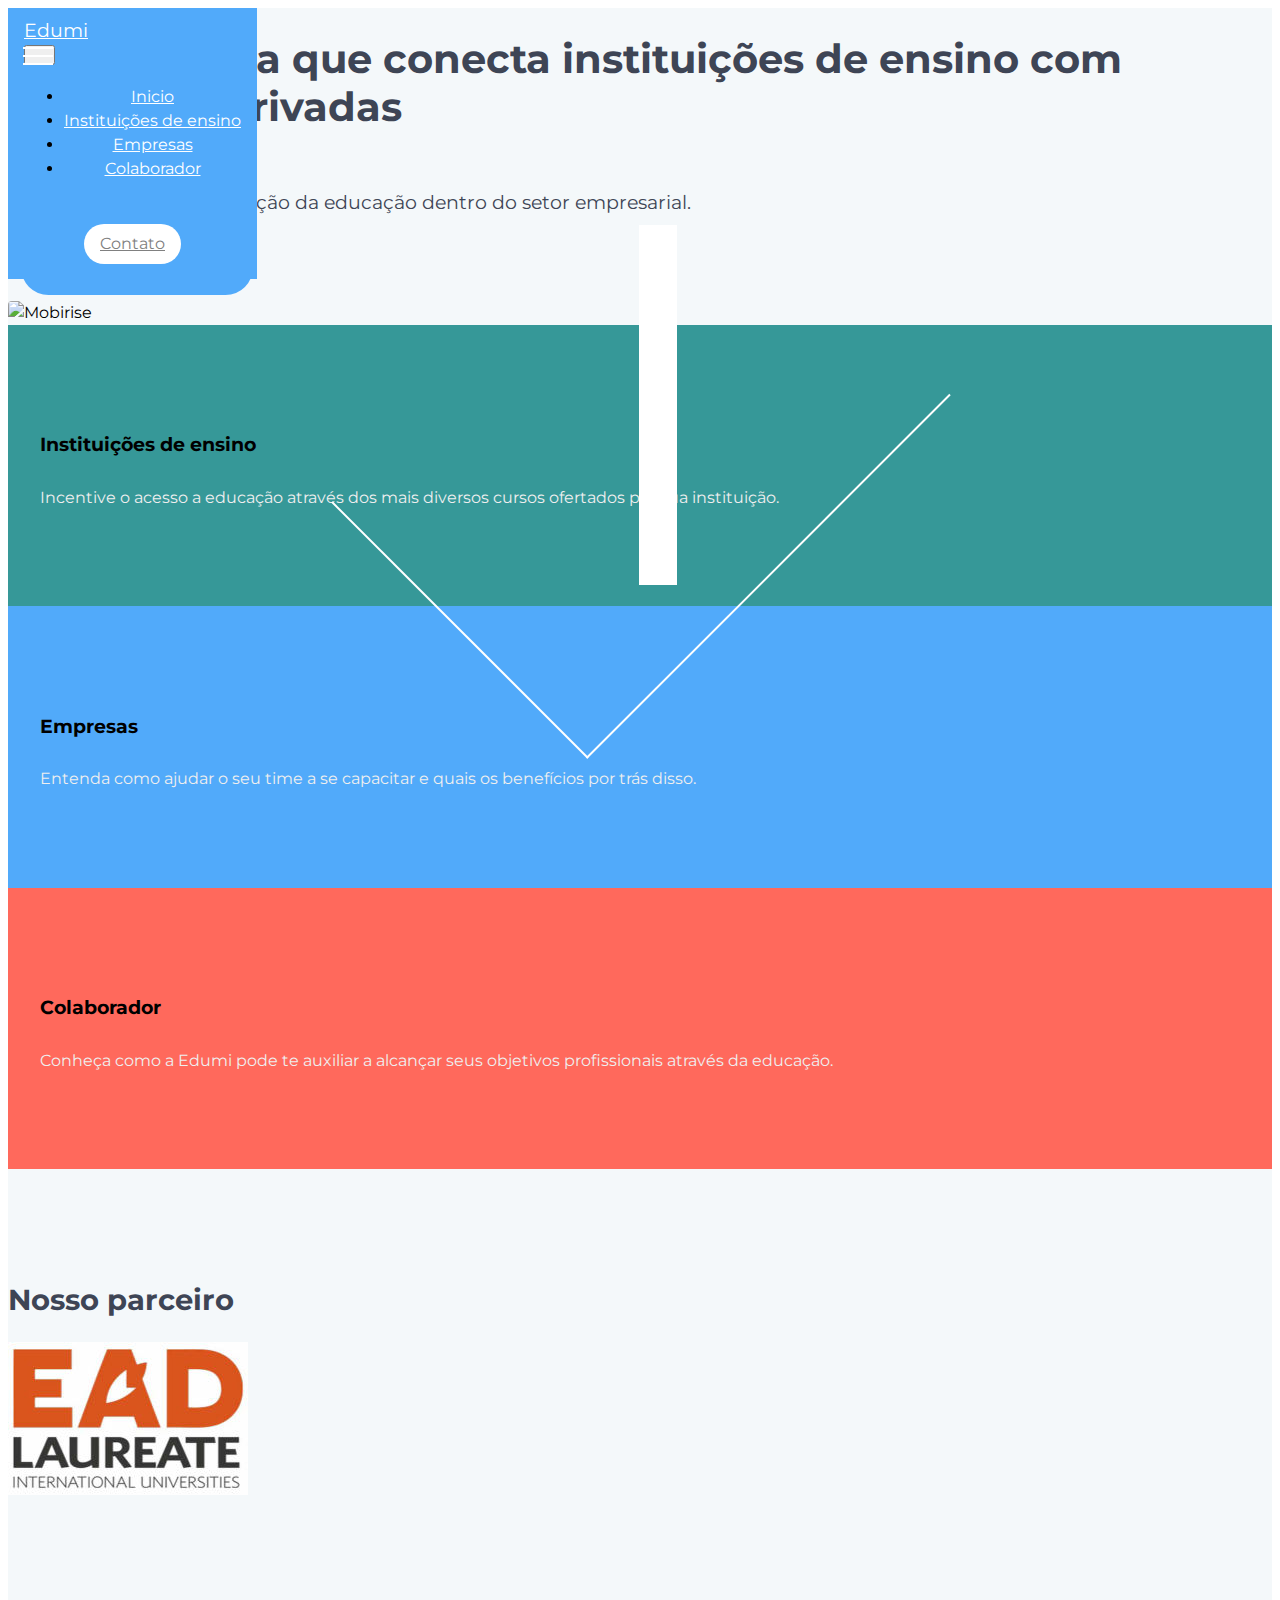
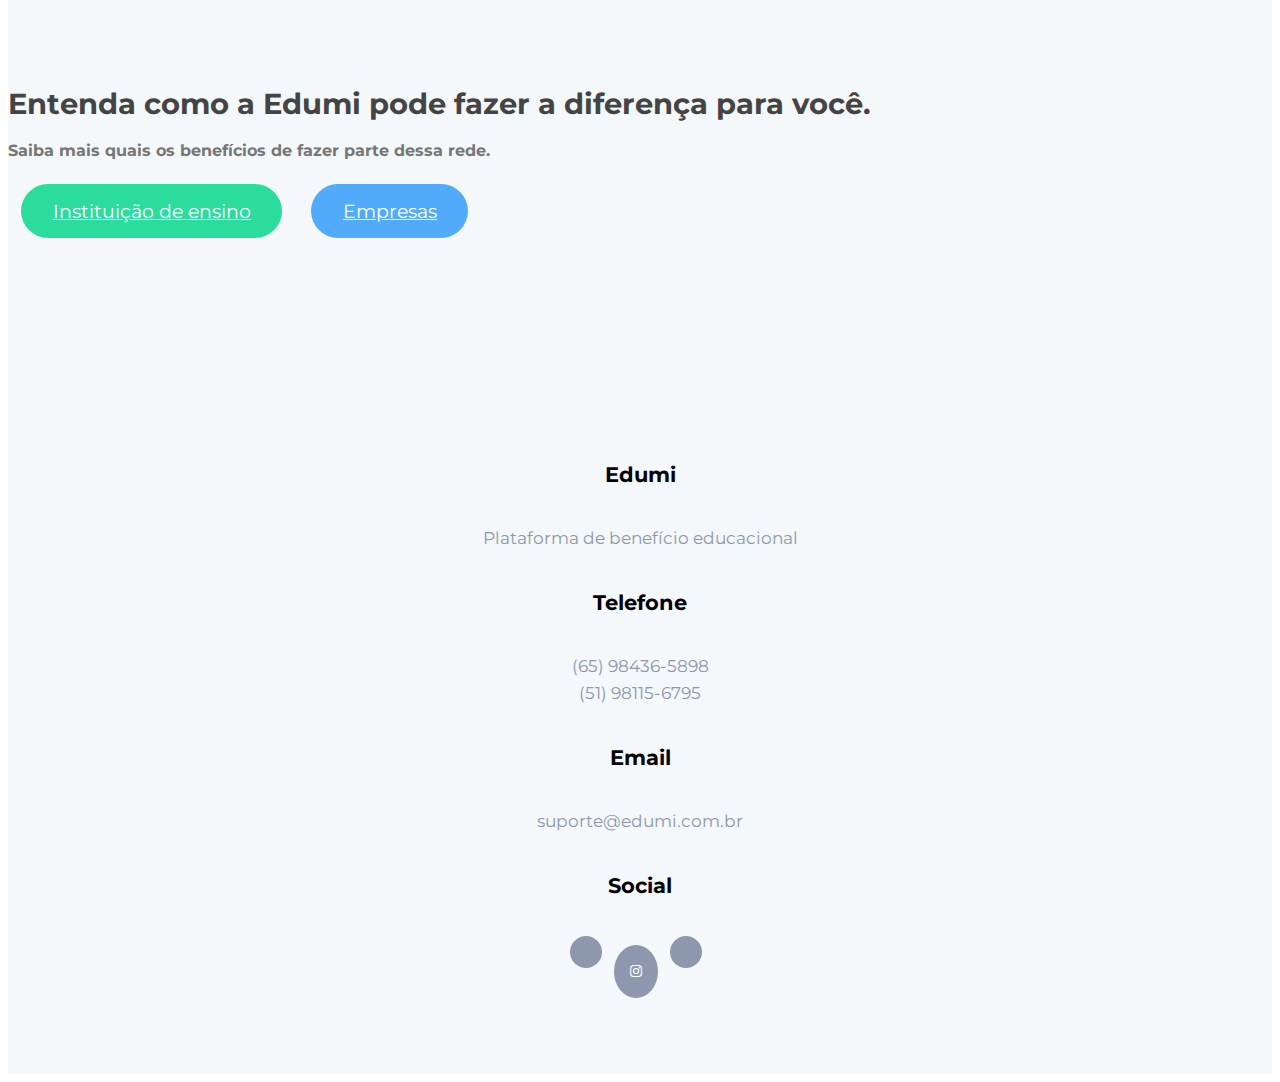
==== index.html @ 0715694e "create github pages" ====
<!DOCTYPE html>
<html  >
<head>
  <!-- Site made with Mobirise Website Builder v4.10.10, https://mobirise.com -->
  <meta charset="UTF-8">
  <meta http-equiv="X-UA-Compatible" content="IE=edge">
  <meta name="generator" content="Mobirise v4.10.10, mobirise.com">
  <meta name="viewport" content="width=device-width, initial-scale=1, minimum-scale=1">
  <link rel="shortcut icon" href="assets/images/logo2.png" type="image/x-icon">
  <meta name="description" content="">
  
  <title>Home</title>
  <link rel="preload" as="style" href="assets/font-awesome/css/font-awesome.css">
<link rel="stylesheet" href="assets/font-awesome/css/font-awesome.css">
  <link rel="preload" as="style" href="assets/web/assets/mobirise-icons/mobirise-icons.css">
<link rel="stylesheet" href="assets/web/assets/mobirise-icons/mobirise-icons.css">
  <link rel="preload" as="style" href="assets/bootstrap-material-design-font/css/material.css">
<link rel="stylesheet" href="assets/bootstrap-material-design-font/css/material.css">
  <link rel="preload" as="style" href="assets/icon54-v2/style.css">
<link rel="stylesheet" href="assets/icon54-v2/style.css">
  <link rel="preload" as="style" href="assets/tether/tether.min.css">
<link rel="stylesheet" href="assets/tether/tether.min.css">
  <link rel="preload" as="style" href="assets/bootstrap/css/bootstrap.min.css">
<link rel="stylesheet" href="assets/bootstrap/css/bootstrap.min.css">
  <link rel="preload" as="style" href="assets/bootstrap/css/bootstrap-grid.min.css">
<link rel="stylesheet" href="assets/bootstrap/css/bootstrap-grid.min.css">
  <link rel="preload" as="style" href="assets/bootstrap/css/bootstrap-reboot.min.css">
<link rel="stylesheet" href="assets/bootstrap/css/bootstrap-reboot.min.css">
  <link rel="stylesheet" href="assets/animatecss/animate.min.css">
  <link rel="stylesheet" href="assets/socicon/css/styles.css">
  <link rel="stylesheet" href="assets/dropdown/css/style.css">
  <link rel="stylesheet" href="assets/theme/css/style.css">
  <link rel="stylesheet" href="assets/formoid-css/recaptcha.css">
  <link rel="preload" as="style" href="assets/mobirise/css/mbr-additional.css"><link rel="stylesheet" href="assets/mobirise/css/mbr-additional.css" type="text/css">
  
  
  
</head>
<body>
  <section class="menu cid-rCca6TcQaU" once="menu" id="menu2-0">

    
    

    <nav class="navbar navbar-dropdown navbar-fixed-top navbar-expand-lg">
        <div class="navbar-brand">
            
            <span class="navbar-caption-wrap"><a class="navbar-caption text-white display-5" href="index.html">
                    Edumi</a></span>
        </div>
        <button class="navbar-toggler" type="button" data-toggle="collapse" data-target="#navbarSupportedContent" aria-controls="navbarNavAltMarkup" aria-expanded="false" aria-label="Toggle navigation">
            <div class="hamburger">
                <span></span>
                <span></span>
                <span></span>
                <span></span>
            </div>
        </button>
      <div class="collapse navbar-collapse" id="navbarSupportedContent">
            <ul class="navbar-nav nav-dropdown" data-app-modern-menu="true"><li class="nav-item">
                    <a class="nav-link link text-white display-4" href="index.html">Inicio</a>
                </li>
                <li class="nav-item">
                    <a class="nav-link link text-white display-4" href="page2.html">
                        Instituições de ensino</a>
                </li>
                <li class="nav-item">
                    <a class="nav-link link text-white display-4" href="page1.html">
                        Empresas</a>
                </li><li class="nav-item"><a class="nav-link link text-white display-4" href="page3.html">
                        Colaborador</a></li></ul>
            
            <div class="navbar-buttons mbr-section-btn"><a class="btn btn-sm btn-white display-4" href="page4.html">Contato</a></div>
      </div>
    </nav>
</section>

<section class="header2 cid-rCcdl7i0vX mbr-fullscreen" id="header2-3">

    

    
    <div class="container">
        <div class="row align-items-center">
            <div class="mbr-white col-lg-6">
                <h1 class="mbr-section-title mbr-white mbr-fonts-style align-left display-1">A plataforma que conecta instituições de ensino com empresas privadas</h1>
                <h3 class="mbr-section-subtitle pb-3 mbr-fonts-style mbr-white align-left display-5">Garantindo a democratização da educação dentro do setor empresarial.</h3>
                <div class="mbr-section-btn"><a class="btn btn-md btn-info display-5" type="submit" href="page4.html">Entre em contato</a></div>
            </div>
            <div class="col-lg-6 align-left img-block">
                <div class="mbr-figure">
                    <img src="assets/images/avatar-2191918-1920-1080x608.jpeg" alt="Mobirise" title="">
                </div>
            </div>
        </div>
    </div>
</section>

<section class="features8 cid-rCceyxnjp8" id="features8-5">

    

    
    <div class="container-fluid">
        
        

        <div class="row justify-content-center">
            <div class="col-md-6 row-item card1 col-lg-4">
                <div class="card-img pb-3 align-center mbr-white">
                    <span class="mbr-iconfont icon54-v2-university"></span>
                </div>
                <h4 class="mbr-fonts-style mbr-card-title align-center mbr-white pb-3 display-5">Instituições de ensino</h4>
                <p class="mbr-text mbr-fonts-style align-center mbr-white display-7">Incentive o acesso a educação através dos mais diversos cursos ofertados por sua instituição.&nbsp;</p>
                
            </div>

            <div class="col-md-6 row-item card2 col-lg-4">
                <div class="card-img pb-3 align-left mbr-white">
                    <span class="mbr-iconfont icon54-v2-office-building"></span>
                </div>
                <h4 class="mbr-fonts-style mbr-card-title align-center mbr-white pb-3 display-5">Empresas</h4>
                <p class="mbr-text mbr-fonts-style align-center mbr-white display-7">Entenda como ajudar o seu time a se capacitar e quais os benefícios por trás disso.</p>
                
            </div>

            <div class="col-md-6 row-item card3 col-lg-4">
                <div class="card-img pb-3 align-left mbr-white">
                    <span class="mbr-iconfont mdi-social-person-outline"></span>
                </div>
                <h4 class="mbr-fonts-style mbr-card-title align-center mbr-white pb-3 display-5">Colaborador</h4>
                <p class="mbr-text mbr-fonts-style align-center mbr-white display-7">Conheça como a Edumi pode te auxiliar a alcançar seus objetivos profissionais através da educação.</p>
                
            </div>

            
        </div>
    </div>
</section>

<section class="features3 cid-rCchhAHuyQ" id="clients2-6">

     

    
    <div class="container mb-4">
        <div class="media-container-row">
            <div class="col-12 align-center">
                <h2 class="mbr-section-title pb-2 mbr-fonts-style display-2">Nosso parceiro</h2>
                
            </div>
        </div>
    </div>
    <div class="container">
        <div class="row align-center justify-content-center">
            <div class="p-3 col-12 col-md-6 col-lg-4">
                <div class="client-wrapper">
                    <div class="wrap-img">
                        <img src="assets/images/ead-cc7ee0ce-240x153.jpg" class="img-responsive clients-img" alt="" title="">
                    </div>
                    <div class="card-box">
                        
                          
                    </div> 
                </div>
            </div>
            
            
            
            
            

            

            
        </div>
    </div>
</section>

<section class="info2 cid-rCCJ4O0X83" id="info2-1h">

    

    

    <div class="container align-left">
        <div class="row justify-content-center">
            <div class="media-container-column mbr-white col-md-10 col-lg-8">
                <h1 class="mbr-section-title align-center pb-3 mbr-fonts-style mbr-black display-2">Entenda como a Edumi pode fazer a diferença para você.</h1>
                <h3 class="mbr-section-subtitle align-center mbr-light pb-3 mbr-fonts-style mbr-white display-7">Saiba mais quais os benefícios de fazer parte dessa rede.</h3>
                <div class="mbr-section-btn align-center pt-3"><a class="btn btn-md btn-secondary display-5" href="page2.html">Instituição de ensino</a>
                    <a class="btn btn-md btn-info display-5" href="page1.html">Empresas</a></div>
            </div>
        </div>
    </div>
</section>

<section class="cid-rDyPHxutoH" id="footer2-25">

    

    

    <div class="container">
        <div class="media-container-row content text-white">
               <div class="col-md-6  mbr-fonts-style display-1 col-lg-3">
                <h5 class="pb-3 mbr-black title-card">Edumi</h5>
                <p class="mbr-text p-title">Plataforma de benefício educacional</p>
            </div>
            <div class="col-md-6  mbr-fonts-style display-1 col-lg-3">
                <h5 class="pb-3 mbr-black title-card">
                    Telefone</h5>
                <p class="mbr-text p-title">(65) 98436-5898<br>(51) 98115-6795</p>
            </div>
            <div class="col-md-6 mbr-fonts-style display-7 col-lg-3">
                <h5 class="pb-3 mbr-black title-card">
                    Email
                </h5>
                <p class="mbr-text p-title">suporte@edumi.com.br</p>
            </div>
            <div class="col-md-6 mbr-fonts-style display-7 col-lg-3">
                <h5 class="pb-3 mbr-black title-card">
                    Social
                </h5>
           <div class="social-media pb-3 align-left">
                        <ul>
                            <li>
                                <a class="icon-transition" href="#">
                                    <span class="mbr-iconfont socicon-facebook socicon"></span>
                                </a>
                            </li>
                            <li>
                                <a class="icon-transition" href="#">
                                    <span class="mbr-iconfont fa-instagram fa"></span>
                                </a>
                            </li>
                            <li>
                                <a class="icon-transition" href="#">
                                    <span class="mbr-iconfont socicon-linkedin socicon"></span>
                                </a>
                            </li>
                            
                            
                            
                        </ul>
                    </div>
            </div>
        </div>
        
    </div>
</section>


  <script src="assets/web/assets/jquery/jquery.min.js"></script>
  <script src="assets/popper/popper.min.js"></script>
  <script src="assets/tether/tether.min.js"></script>
  <script src="assets/bootstrap/js/bootstrap.min.js"></script>
  <script async src="assets/smoothscroll/smooth-scroll.js"></script>
  <script async src="assets/viewportchecker/jquery.viewportchecker.js"></script>
  <script async src="assets/touch-swipe/jquery.touch-swipe.min.js"></script>
  <script async src="assets/dropdown/js/nav-dropdown.js"></script>
  <script async src="assets/dropdown/js/navbar-dropdown.js"></script>
  <script async src="assets/theme/js/script.js"></script>
  <script async src="assets/formoid/formoid.min.js"></script>
  
  
 <div id="scrollToTop" class="scrollToTop mbr-arrow-up"><a style="text-align: center;"><i class="mbr-arrow-up-icon mbr-arrow-up-icon-cm cm-icon cm-icon-smallarrow-up"></i></a></div>
    <input name="animation" type="hidden">
  </body>
</html>
---- assets/mobirise/css/mbr-additional.css ----
@import url(https://fonts.googleapis.com/css?family=Montserrat:300,400,500,600,700&display=swap);





body {
  font-family: Montserrat;
  font-style: normal;
  line-height: 1.5;
}
.mbr-section-title {
  font-style: normal;
  line-height: 1.2;
}
.mbr-section-subtitle {
  line-height: 1.3;
}
.mbr-text {
  font-style: normal;
  line-height: 1.6;
}
.display-1 {
  font-family: 'Montserrat', sans-serif;
  font-size: 2.5rem;
}
.display-1 > .mbr-iconfont {
  font-size: 4rem;
}
.display-2 {
  font-family: 'Montserrat', sans-serif;
  font-size: 1.8rem;
}
.display-2 > .mbr-iconfont {
  font-size: 2.88rem;
}
.display-4 {
  font-family: 'Montserrat', sans-serif;
  font-size: 1rem;
}
.display-4 > .mbr-iconfont {
  font-size: 1.6rem;
}
.display-5 {
  font-family: 'Montserrat', sans-serif;
  font-size: 1.2rem;
}
.display-5 > .mbr-iconfont {
  font-size: 1.92rem;
}
.display-7 {
  font-family: 'Montserrat', sans-serif;
  font-size: 1rem;
}
.display-7 > .mbr-iconfont {
  font-size: 1.6rem;
}
/* ---- Fluid typography for mobile devices ---- */
/* 1.4 - font scale ratio ( bootstrap == 1.42857 ) */
/* 100vw - current viewport width */
/* (48 - 20)  48 == 48rem == 768px, 20 == 20rem == 320px(minimal supported viewport) */
/* 0.65 - min scale variable, may vary */
@media (max-width: 768px) {
  .display-1 {
    font-size: 2rem;
    font-size: calc( 1.525rem + (2.5 - 1.525) * ((100vw - 20rem) / (48 - 20)));
    line-height: calc( 1.4 * (1.525rem + (2.5 - 1.525) * ((100vw - 20rem) / (48 - 20))));
  }
  .display-2 {
    font-size: 1.44rem;
    font-size: calc( 1.28rem + (1.8 - 1.28) * ((100vw - 20rem) / (48 - 20)));
    line-height: calc( 1.4 * (1.28rem + (1.8 - 1.28) * ((100vw - 20rem) / (48 - 20))));
  }
  .display-4 {
    font-size: 0.8rem;
    font-size: calc( 1rem + (1 - 1) * ((100vw - 20rem) / (48 - 20)));
    line-height: calc( 1.4 * (1rem + (1 - 1) * ((100vw - 20rem) / (48 - 20))));
  }
  .display-5 {
    font-size: 0.96rem;
    font-size: calc( 1.07rem + (1.2 - 1.07) * ((100vw - 20rem) / (48 - 20)));
    line-height: calc( 1.4 * (1.07rem + (1.2 - 1.07) * ((100vw - 20rem) / (48 - 20))));
  }
}
/* Buttons */
.btn {
  border-radius: .25rem;
  font-weight: 400;
  border-width: 2px;
  font-style: normal;
  letter-spacing: normal;
  margin: .4rem .8rem;
  white-space: normal;
  -webkit-transition: all 0.3s ease-in-out;
  -moz-transition: all 0.3s ease-in-out;
  transition: all 0.3s ease-in-out;
  display: -webkit-inline-flex;
  display: inline-flex;
  -webkit-align-items: center;
  align-items: center;
  -webkit-justify-content: center;
  justify-content: center;
  word-break: break-word;
  padding: 0.8rem 2rem;
  border-radius: 0.25rem;
}
.btn-sm {
  font-weight: 400;
  letter-spacing: normal;
  -webkit-transition: all 0.3s ease-in-out;
  -moz-transition: all 0.3s ease-in-out;
  transition: all 0.3s ease-in-out;
  padding: 0.5rem 1rem;
  border-radius: 0.25rem;
}
.btn-md {
  font-weight: 400;
  letter-spacing: normal;
  margin: .4rem .8rem !important;
  -webkit-transition: all 0.3s ease-in-out;
  -moz-transition: all 0.3s ease-in-out;
  transition: all 0.3s ease-in-out;
  padding: 0.8rem 2rem;
  border-radius: 0.25rem;
}
.btn-md:after {
  font-family: MobiriseIcons !important;
  content: '\e966';
  position: relative;
  opacity: 0;
  font-size: inherit;
  text-align: center;
  transition: all .3s;
  margin-left: -1.5rem;
  padding-left: .5rem;
}
.btn-md:hover {
  padding-left: 1.5rem;
  padding-right: 1.5rem;
}
.btn-md:hover:after {
  transition: all .3s;
  opacity: 1;
  margin-left: 0;
}
.btn-lg {
  font-weight: 400;
  letter-spacing: normal;
  margin: .4rem .8rem !important;
  -webkit-transition: all 0.3s ease-in-out;
  -moz-transition: all 0.3s ease-in-out;
  transition: all 0.3s ease-in-out;
  padding: 0.8rem 2rem;
  border-radius: 0.25rem;
}
.bg-primary {
  background-color: #51aafa !important;
}
.bg-success {
  background-color: #1dc9cb !important;
}
.bg-info {
  background-color: #51aafa !important;
}
.bg-warning {
  background-color: #c1c1c1 !important;
}
.bg-danger {
  background-color: #444444 !important;
}
.btn-primary,
.btn-primary:active,
.btn-primary.active {
  background-color: #51aafa !important;
  border-color: #51aafa !important;
  transition: all .5s;
  color: #ffffff !important;
}
.btn-primary:hover,
.btn-primary:focus,
.btn-primary.focus {
  transition: all .5s;
  color: #ffffff !important;
  background-color: #0786f7 !important;
  border-color: #0786f7 !important;
}
.btn-primary.disabled,
.btn-primary:disabled {
  color: #ffffff !important;
  background-color: #0786f7 !important;
  border-color: #0786f7 !important;
}
.btn-secondary,
.btn-secondary:active,
.btn-secondary.active {
  background-color: #2bdc9d !important;
  border-color: #2bdc9d !important;
  transition: all .5s;
  color: #ffffff !important;
}
.btn-secondary:hover,
.btn-secondary:focus,
.btn-secondary.focus {
  transition: all .5s;
  color: #ffffff !important;
  background-color: #1aa071 !important;
  border-color: #1aa071 !important;
}
.btn-secondary.disabled,
.btn-secondary:disabled {
  color: #ffffff !important;
  background-color: #1aa071 !important;
  border-color: #1aa071 !important;
}
.btn-info,
.btn-info:active,
.btn-info.active {
  background-color: #51aafa !important;
  border-color: #51aafa !important;
  transition: all .5s;
  color: #ffffff !important;
}
.btn-info:hover,
.btn-info:focus,
.btn-info.focus {
  transition: all .5s;
  color: #ffffff !important;
  background-color: #0786f7 !important;
  border-color: #0786f7 !important;
}
.btn-info.disabled,
.btn-info:disabled {
  color: #ffffff !important;
  background-color: #0786f7 !important;
  border-color: #0786f7 !important;
}
.btn-success,
.btn-success:active,
.btn-success.active {
  background-color: #1dc9cb !important;
  border-color: #1dc9cb !important;
  transition: all .5s;
  color: #ffffff !important;
}
.btn-success:hover,
.btn-success:focus,
.btn-success.focus {
  transition: all .5s;
  color: #ffffff !important;
  background-color: #138788 !important;
  border-color: #138788 !important;
}
.btn-success.disabled,
.btn-success:disabled {
  color: #ffffff !important;
  background-color: #138788 !important;
  border-color: #138788 !important;
}
.btn-warning,
.btn-warning:active,
.btn-warning.active {
  background-color: #c1c1c1 !important;
  border-color: #c1c1c1 !important;
  transition: all .5s;
  color: #ffffff !important;
}
.btn-warning:hover,
.btn-warning:focus,
.btn-warning.focus {
  transition: all .5s;
  color: #ffffff !important;
  background-color: #9b9b9b !important;
  border-color: #9b9b9b !important;
}
.btn-warning.disabled,
.btn-warning:disabled {
  color: #ffffff !important;
  background-color: #9b9b9b !important;
  border-color: #9b9b9b !important;
}
.btn-danger,
.btn-danger:active,
.btn-danger.active {
  background-color: #444444 !important;
  border-color: #444444 !important;
  transition: all .5s;
  color: #ffffff !important;
}
.btn-danger:hover,
.btn-danger:focus,
.btn-danger.focus {
  transition: all .5s;
  color: #ffffff !important;
  background-color: #1e1e1e !important;
  border-color: #1e1e1e !important;
}
.btn-danger.disabled,
.btn-danger:disabled {
  color: #ffffff !important;
  background-color: #1e1e1e !important;
  border-color: #1e1e1e !important;
}
.btn-white {
  color: #333333 !important;
}
.btn-white,
.btn-white:active,
.btn-white.active {
  background-color: #ffffff !important;
  border-color: #ffffff !important;
  transition: all .5s;
  color: #808080 !important;
}
.btn-white:hover,
.btn-white:focus,
.btn-white.focus {
  transition: all .5s;
  color: #808080 !important;
  background-color: #d9d9d9 !important;
  border-color: #d9d9d9 !important;
}
.btn-white.disabled,
.btn-white:disabled {
  color: #808080 !important;
  background-color: #d9d9d9 !important;
  border-color: #d9d9d9 !important;
}
.btn-black,
.btn-black:active,
.btn-black.active {
  background-color: #333333 !important;
  border-color: #333333 !important;
  transition: all .5s;
  color: #ffffff !important;
}
.btn-black:hover,
.btn-black:focus,
.btn-black.focus {
  transition: all .5s;
  color: #ffffff !important;
  background-color: #0d0d0d !important;
  border-color: #0d0d0d !important;
}
.btn-black.disabled,
.btn-black:disabled {
  color: #ffffff !important;
  background-color: #0d0d0d !important;
  border-color: #0d0d0d !important;
}
.btn-primary-outline,
.btn-primary-outline:active,
.btn-primary-outline.active {
  background: none !important;
  border-color: #0678df !important;
  color: #0678df !important;
}
.btn-primary-outline:hover,
.btn-primary-outline:focus,
.btn-primary-outline.focus {
  color: #ffffff !important;
  background-color: #51aafa !important;
  border-color: #51aafa !important;
}
.btn-primary-outline.disabled,
.btn-primary-outline:disabled {
  color: #ffffff !important;
  background-color: #51aafa !important;
  border-color: #51aafa !important;
}
.btn-secondary-outline,
.btn-secondary-outline:active,
.btn-secondary-outline.active {
  background: none !important;
  border-color: #178a61 !important;
  color: #178a61 !important;
}
.btn-secondary-outline:hover,
.btn-secondary-outline:focus,
.btn-secondary-outline.focus {
  color: #ffffff !important;
  background-color: #2bdc9d !important;
  border-color: #2bdc9d !important;
}
.btn-secondary-outline.disabled,
.btn-secondary-outline:disabled {
  color: #ffffff !important;
  background-color: #2bdc9d !important;
  border-color: #2bdc9d !important;
}
.btn-info-outline,
.btn-info-outline:active,
.btn-info-outline.active {
  background: none !important;
  border-color: #0678df !important;
  color: #0678df !important;
}
.btn-info-outline:hover,
.btn-info-outline:focus,
.btn-info-outline.focus {
  color: #ffffff !important;
  background-color: #51aafa !important;
  border-color: #51aafa !important;
}
.btn-info-outline.disabled,
.btn-info-outline:disabled {
  color: #ffffff !important;
  background-color: #51aafa !important;
  border-color: #51aafa !important;
}
.btn-success-outline,
.btn-success-outline:active,
.btn-success-outline.active {
  background: none !important;
  border-color: #107172 !important;
  color: #107172 !important;
}
.btn-success-outline:hover,
.btn-success-outline:focus,
.btn-success-outline.focus {
  color: #ffffff !important;
  background-color: #1dc9cb !important;
  border-color: #1dc9cb !important;
}
.btn-success-outline.disabled,
.btn-success-outline:disabled {
  color: #ffffff !important;
  background-color: #1dc9cb !important;
  border-color: #1dc9cb !important;
}
.btn-warning-outline,
.btn-warning-outline:active,
.btn-warning-outline.active {
  background: none !important;
  border-color: #8e8e8e !important;
  color: #8e8e8e !important;
}
.btn-warning-outline:hover,
.btn-warning-outline:focus,
.btn-warning-outline.focus {
  color: #ffffff !important;
  background-color: #c1c1c1 !important;
  border-color: #c1c1c1 !important;
}
.btn-warning-outline.disabled,
.btn-warning-outline:disabled {
  color: #ffffff !important;
  background-color: #c1c1c1 !important;
  border-color: #c1c1c1 !important;
}
.btn-danger-outline,
.btn-danger-outline:active,
.btn-danger-outline.active {
  background: none !important;
  border-color: #111111 !important;
  color: #111111 !important;
}
.btn-danger-outline:hover,
.btn-danger-outline:focus,
.btn-danger-outline.focus {
  color: #ffffff !important;
  background-color: #444444 !important;
  border-color: #444444 !important;
}
.btn-danger-outline.disabled,
.btn-danger-outline:disabled {
  color: #ffffff !important;
  background-color: #444444 !important;
  border-color: #444444 !important;
}
.btn-black-outline,
.btn-black-outline:active,
.btn-black-outline.active {
  background: none !important;
  border-color: #000000 !important;
  color: #000000 !important;
}
.btn-black-outline:hover,
.btn-black-outline:focus,
.btn-black-outline.focus {
  color: #ffffff !important;
  background-color: #333333 !important;
  border-color: #333333 !important;
}
.btn-black-outline.disabled,
.btn-black-outline:disabled {
  color: #ffffff !important;
  background-color: #333333 !important;
  border-color: #333333 !important;
}
.btn-white-outline,
.btn-white-outline:active,
.btn-white-outline.active {
  background: none;
  border-color: #ffffff;
  color: #ffffff;
}
.btn-white-outline:hover,
.btn-white-outline:focus,
.btn-white-outline.focus {
  color: #333333;
  background-color: #ffffff;
  border-color: #ffffff;
}
.btn-underline {
  padding: .5rem;
  display: -webkit-inline-flex;
  display: inline-flex;
  font-weight: 400;
  -webkit-align-items: center;
  align-items: center;
  position: relative;
  transition: all .3s;
}
.btn-underline .mbr-iconfont {
  color: inherit;
  padding-right: .5rem;
}
.btn-underline:after {
  font-family: MobiriseIcons !important;
  content: '\e966';
  position: relative;
  padding-left: .3rem;
}
.btn-underline:hover {
  filter: brightness(85%);
}
.btn-underline:hover:after {
  transition: all .3s;
  padding-left: .5rem;
}
.text-primary {
  color: #51aafa !important;
}
.text-secondary {
  color: #2bdc9d !important;
}
.text-success {
  color: #1dc9cb !important;
}
.text-info {
  color: #51aafa !important;
}
.text-warning {
  color: #c1c1c1 !important;
}
.text-danger {
  color: #444444 !important;
}
.text-white {
  color: #ffffff !important;
}
.text-black {
  color: #000000 !important;
}
a.text-primary:hover,
a.text-primary:focus {
  color: #0678df !important;
}
a.text-secondary:hover,
a.text-secondary:focus {
  color: #178a61 !important;
}
a.text-success:hover,
a.text-success:focus {
  color: #107172 !important;
}
a.text-info:hover,
a.text-info:focus {
  color: #0678df !important;
}
a.text-warning:hover,
a.text-warning:focus {
  color: #8e8e8e !important;
}
a.text-danger:hover,
a.text-danger:focus {
  color: #111111 !important;
}
a.text-white:hover,
a.text-white:focus {
  color: #b3b3b3 !important;
}
a.text-black:hover,
a.text-black:focus {
  color: #4d4d4d !important;
}
.alert-success {
  background-color: #1dc9cb;
}
.alert-info {
  background-color: #51aafa;
}
.alert-warning {
  background-color: #c1c1c1;
}
.alert-danger {
  background-color: #444444;
}
.mbr-section-btn a.btn {
  border-radius: 100px;
}
.mbr-section-btn a.btn:hover,
.mbr-section-btn a.btn:focus {
  box-shadow: 0 10px 40px 0 rgba(0, 0, 0, 0.2) !important;
}
.mbr-gallery-filter li a {
  border-radius: 100px !important;
}
.mbr-gallery-filter li.active .btn {
  background-color: #51aafa;
  border-color: #51aafa;
  color: #ffffff;
}
.mbr-gallery-filter li.active .btn:focus {
  box-shadow: none;
}
.nav-tabs .nav-link {
  border-radius: 100px !important;
}
.btn-form {
  border-radius: .25rem;
}
.btn-form:hover {
  cursor: pointer;
}
a,
a:hover {
  color: #51aafa;
}
.mbr-plan-header.bg-primary .mbr-plan-subtitle,
.mbr-plan-header.bg-primary .mbr-plan-price-desc {
  color: #ffffff;
}
.mbr-plan-header.bg-success .mbr-plan-subtitle,
.mbr-plan-header.bg-success .mbr-plan-price-desc {
  color: #bef5f6;
}
.mbr-plan-header.bg-info .mbr-plan-subtitle,
.mbr-plan-header.bg-info .mbr-plan-price-desc {
  color: #ffffff;
}
.mbr-plan-header.bg-warning .mbr-plan-subtitle,
.mbr-plan-header.bg-warning .mbr-plan-price-desc {
  color: #ffffff;
}
.mbr-plan-header.bg-danger .mbr-plan-subtitle,
.mbr-plan-header.bg-danger .mbr-plan-price-desc {
  color: #b7b7b7;
}
/* Scroll to top button*/
#scrollToTop a {
  border-radius: 100px;
}
.mbr-arrow-up a {
  width: 61px;
  height: 61px;
}
#scrollToTop a {
  background: #029ae5;
}
#scrollToTop a i:before {
  content: '';
  position: absolute;
  height: 40%;
  top: 25%;
  background: #ffffff;
  width: 3%;
  left: calc(50% - 1px);
}
#scrollToTop a i:after {
  content: '';
  position: absolute;
  display: block;
  border-top: 2px solid #ffffff;
  border-right: 2px solid #ffffff;
  width: 40%;
  height: 40%;
  left: 30%;
  bottom: 30%;
  -webkit-transform: rotate(135deg);
  transform: rotate(135deg);
}
/* Others*/
.note-check a[data-value=Rubik] {
  font-style: normal;
}
.mbr-arrow {
  background-color: transparent;
  opacity: .7;
  transition: .3s;
  text-align: center;
  width: auto;
}
.mbr-arrow:hover {
  opacity: 1;
}
.mbr-arrow a {
  display: block;
}
.mbr-arrow a i {
  color: #029ae5;
  top: auto !important;
  left: auto !important;
}
@media (max-width: 767px) {
  .mbr-arrow {
    display: none;
  }
}
.form-control-label {
  position: relative;
  cursor: pointer;
  margin-bottom: .357em;
  padding: 0;
}
.alert {
  color: #ffffff;
  border-radius: 0;
  border: 0;
  font-size: .875rem;
  line-height: 1.5;
  margin-bottom: 1.875rem;
  padding: 1.25rem;
  position: relative;
}
.alert.alert-form::after {
  background-color: inherit;
  bottom: -7px;
  content: "";
  display: block;
  height: 14px;
  left: 50%;
  margin-left: -7px;
  position: absolute;
  -webkit-transform: rotate(45deg);
  transform: rotate(45deg);
  width: 14px;
}
.form-control {
  background-color: #f5f5f5;
  box-shadow: none;
  color: #565656;
  font-family: 'Montserrat', sans-serif;
  font-size: 1rem;
  line-height: 1.43;
}
.form-control > .mbr-iconfont {
  font-size: 1.6rem;
}
.form-control,
.form-control:focus {
  border: 1px solid #e8e8e8;
}
.form-active .form-control:invalid {
  border-color: red;
}
.mbr-overlay {
  background-color: #000;
  bottom: 0;
  left: 0;
  opacity: .5;
  position: absolute;
  right: 0;
  top: 0;
  z-index: 0;
}
blockquote {
  font-style: italic;
  padding: 10px 0 10px 20px;
  font-size: 1.09rem;
  position: relative;
  border-color: #51aafa;
  border-width: 3px;
}
ul,
ol,
pre,
blockquote {
  margin-bottom: 2.3125rem;
}
pre {
  background: #f4f4f4;
  padding: 10px 24px;
  white-space: pre-wrap;
}
.inactive {
  -webkit-user-select: none;
  -moz-user-select: none;
  -ms-user-select: none;
  user-select: none;
  pointer-events: none;
  -webkit-user-drag: none;
  user-drag: none;
}
.mbr-section__comments .row {
  -webkit-justify-content: center;
  justify-content: center;
}
/* Forms */
.mbr-form .btn {
  margin: .4rem 0;
}
.mbr-form .input-group-btn a.btn {
  border-radius: 100px !important;
}
.mbr-form .input-group-btn a.btn:hover {
  box-shadow: 0 10px 40px 0 rgba(0, 0, 0, 0.2);
}
.mbr-form .input-group-btn button[type="submit"] {
  border-radius: 100px !important;
}
.mbr-form .input-group-btn button[type="submit"]:hover {
  box-shadow: 0 10px 40px 0 rgba(0, 0, 0, 0.2);
}
@media (max-width: 767px) {
  .btn {
    font-size: .75rem !important;
  }
  .btn .mbr-iconfont {
    font-size: 1rem !important;
  }
}
/* Social block */
.btn-social {
  font-size: 20px;
  border-radius: 50%;
  padding: 0;
  width: 44px;
  height: 44px;
  line-height: 44px;
  text-align: center;
  position: relative;
  border: 2px solid #c0a375;
  border-color: #51aafa;
  color: #232323;
  cursor: pointer;
}
.btn-social i {
  top: 0;
  line-height: 44px;
  width: 44px;
}
.btn-social:hover {
  color: #fff;
  background: #51aafa;
}
.btn-social + .btn {
  margin-left: .1rem;
}
.form-control {
  width: 100%;
  padding: .5rem 1rem;
  background-color: #ffffff;
  border: 1px solid #efefef;
}
.carousel-item.active,
.carousel-item-next,
.carousel-item-prev {
  display: -webkit-box;
  display: -webkit-flex;
  display: -ms-flexbox;
  display: flex;
}
.note-air-layout .dropup .dropdown-menu,
.note-air-layout .navbar-fixed-bottom .dropdown .dropdown-menu {
  bottom: initial !important;
}
html,
body {
  height: auto;
  min-height: 100vh;
}
@media (min-width: 768px) {
  .rounded-left {
    border-top-left-radius: 100px !important;
    border-bottom-left-radius: 100px !important;
  }
  .rounded-left {
    border-top-left-radius: 100px !important;
    border-bottom-left-radius: 100px !important;
  }
}
.dropup .dropdown-toggle::after {
  display: none;
}
.jq-selectbox li:hover,
.jq-selectbox li.selected {
  background-color: #51aafa;
  color: #ffffff;
}
.jq-number__spin {
  background-color: #ffffff;
}
.jq-selectbox .jq-selectbox__trigger-arrow,
.jq-number__spin.minus:after,
.jq-number__spin.plus:after {
  transition: 0.4s;
  border-top-color: currentColor;
  border-bottom-color: currentColor;
}
.jq-selectbox:hover .jq-selectbox__trigger-arrow,
.jq-number__spin.minus:hover:after,
.jq-number__spin.plus:hover:after {
  border-top-color: #51aafa;
  border-bottom-color: #51aafa;
}
.xdsoft_datetimepicker .xdsoft_calendar td.xdsoft_default,
.xdsoft_datetimepicker .xdsoft_calendar td.xdsoft_current,
.xdsoft_datetimepicker .xdsoft_timepicker .xdsoft_time_box > div > div.xdsoft_current {
  color: #000000 !important;
  background-color: #51aafa !important;
  box-shadow: none!important;
}
.xdsoft_datetimepicker .xdsoft_calendar td:hover,
.xdsoft_datetimepicker .xdsoft_timepicker .xdsoft_time_box > div > div:hover {
  color: #000000 !important;
  background: #2bdc9d !important;
  box-shadow: none !important;
}
.cid-rCca6TcQaU .dropdown-item:before {
  font-family: MobiriseIcons !important;
  content: '\e966';
  display: inline-block;
  width: 16px;
  position: absolute;
  right: 1rem;
  top: 30%;
  line-height: 1;
  font-size: inherit;
  vertical-align: middle;
  text-align: center;
  -webkit-transform: scale(0, 1);
  transform: scale(0, 1);
  -webkit-transition: all 0.25s ease-in-out;
  -moz-transition: all 0.25s ease-in-out;
  transition: all 0.25s ease-in-out;
}
.cid-rCca6TcQaU .nav-item,
.cid-rCca6TcQaU .nav-link,
.cid-rCca6TcQaU .navbar-caption {
  font-weight: normal;
}
.cid-rCca6TcQaU .nav-item:focus,
.cid-rCca6TcQaU .nav-link:focus {
  outline: none;
}
@media (min-width: 992px) {
  .cid-rCca6TcQaU .dropdown-item:hover:before {
    -webkit-transform: scale(1, 1);
    transform: scale(1, 1);
  }
}
.cid-rCca6TcQaU .dropdown .dropdown-menu .dropdown-item {
  display: flex;
  -webkit-align-items: center;
  align-items: center;
  width: auto;
  -webkit-transition: all 0.25s ease-in-out;
  -moz-transition: all 0.25s ease-in-out;
  transition: all 0.25s ease-in-out;
}
.cid-rCca6TcQaU .dropdown .dropdown-menu .dropdown-item::after {
  right: 1rem;
}
.cid-rCca6TcQaU .dropdown .dropdown-menu .dropdown-item:hover .mbr-iconfont:before {
  -webkit-transform: scale(0, 1);
  transform: scale(0, 1);
}
.cid-rCca6TcQaU .dropdown .dropdown-menu .dropdown-item.dropdown-toggle:before {
  display: none;
}
.cid-rCca6TcQaU .dropdown .dropdown-menu .dropdown-item .mbr-iconfont {
  margin-left: -1.8rem;
  padding-right: 1rem;
  font-size: inherit;
}
.cid-rCca6TcQaU .dropdown .dropdown-menu .dropdown-item .mbr-iconfont:before {
  display: inline-block;
  -webkit-transform: scale(1, 1);
  transform: scale(1, 1);
  -webkit-transition: all 0.25s ease-in-out;
  -moz-transition: all 0.25s ease-in-out;
  transition: all 0.25s ease-in-out;
}
.cid-rCca6TcQaU .collapsed .dropdown-menu .dropdown-item:before {
  display: none;
}
.cid-rCca6TcQaU .collapsed .dropdown .dropdown-menu .dropdown-item {
  padding: 0.235em 1.5em 0.235em 1.5em !important;
  transition: none;
  margin: 0 !important;
}
.cid-rCca6TcQaU .navbar {
  min-height: 77px;
  transition: all .3s;
  background: #51aafa;
}
.cid-rCca6TcQaU .navbar.opened {
  transition: all .3s;
  background: #51aafa !important;
}
.cid-rCca6TcQaU .navbar .dropdown-item {
  padding: .235rem 2.5rem .235rem 1.5rem;
}
.cid-rCca6TcQaU .navbar .navbar-collapse {
  -webkit-justify-content: flex-end;
  justify-content: flex-end;
  z-index: 1;
}
.cid-rCca6TcQaU .navbar.collapsed .nav-item .nav-link::before {
  display: none;
}
.cid-rCca6TcQaU .navbar.collapsed.opened .dropdown-menu {
  top: 0;
}
.cid-rCca6TcQaU .navbar.collapsed .dropdown-menu {
  background: transparent !important;
}
.cid-rCca6TcQaU .navbar.collapsed .dropdown-menu .dropdown-submenu {
  left: 0 !important;
}
.cid-rCca6TcQaU .navbar.collapsed .dropdown-menu .dropdown-toggle[data-toggle="dropdown-submenu"]:after {
  margin-left: .25rem;
  border-top: 0.35em solid;
  border-right: 0.35em solid transparent;
  border-left: 0.35em solid transparent;
  border-bottom: 0;
  top: 55%;
}
.cid-rCca6TcQaU .navbar.collapsed ul.navbar-nav li {
  margin: auto;
}
.cid-rCca6TcQaU .navbar.collapsed .dropdown-menu .dropdown-item {
  padding: .25rem 1.5rem;
  text-align: center;
  -webkit-justify-content: center;
  justify-content: center;
}
.cid-rCca6TcQaU .navbar.collapsed .icons-menu {
  padding-left: 0;
  padding-top: .5rem;
  padding-bottom: .5rem;
}
@media (max-width: 991px) {
  .cid-rCca6TcQaU .navbar .nav-item .nav-link::before {
    display: none;
  }
  .cid-rCca6TcQaU .navbar.opened .dropdown-menu {
    top: 0;
  }
  .cid-rCca6TcQaU .navbar .dropdown-menu {
    background: transparent !important;
  }
  .cid-rCca6TcQaU .navbar .dropdown-menu .dropdown-submenu {
    left: 0 !important;
  }
  .cid-rCca6TcQaU .navbar .dropdown-menu .dropdown-toggle[data-toggle="dropdown-submenu"]:after {
    margin-left: .25rem;
    border-top: 0.35em solid;
    border-right: 0.35em solid transparent;
    border-left: 0.35em solid transparent;
    border-bottom: 0;
    top: 55%;
  }
  .cid-rCca6TcQaU .navbar .navbar-logo img {
    height: 3.8rem !important;
  }
  .cid-rCca6TcQaU .navbar ul.navbar-nav li {
    margin: auto;
  }
  .cid-rCca6TcQaU .navbar .dropdown-menu .dropdown-item {
    padding: .25rem 1.5rem !important;
    text-align: center;
    -webkit-justify-content: center;
    justify-content: center;
  }
  .cid-rCca6TcQaU .navbar .navbar-brand {
    -webkit-flex-shrink: initial;
    flex-shrink: initial;
    -webkit-flex-basis: auto;
    flex-basis: auto;
    word-break: break-word;
  }
  .cid-rCca6TcQaU .navbar .navbar-toggler {
    -webkit-flex-basis: auto;
    flex-basis: auto;
  }
  .cid-rCca6TcQaU .navbar .icons-menu {
    padding-left: 0;
    padding-top: .5rem;
    padding-bottom: .5rem;
  }
}
.cid-rCca6TcQaU .navbar.navbar-short {
  background: #51aafa !important;
  min-height: 60px;
}
.cid-rCca6TcQaU .navbar.navbar-short .navbar-logo img {
  height: 3rem !important;
}
.cid-rCca6TcQaU .navbar.navbar-short .navbar-brand {
  padding: 0;
}
.cid-rCca6TcQaU .navbar-brand {
  -webkit-flex-shrink: 0;
  flex-shrink: 0;
  -webkit-align-items: center;
  align-items: center;
  margin-right: 0;
  padding: 0;
  transition: all .3s;
  word-break: break-word;
  z-index: 1;
}
.cid-rCca6TcQaU .navbar-brand .navbar-caption {
  line-height: inherit !important;
}
.cid-rCca6TcQaU .navbar-brand .navbar-logo a {
  outline: none;
}
.cid-rCca6TcQaU .dropdown-item.active,
.cid-rCca6TcQaU .dropdown-item:active {
  background-color: transparent;
}
.cid-rCca6TcQaU .nav-dropdown .link.dropdown-toggle {
  margin-right: 1.667em;
}
.cid-rCca6TcQaU .nav-dropdown .link.dropdown-toggle[aria-expanded="true"] {
  margin-right: 0;
  padding: 0.667em 1.667em;
}
.cid-rCca6TcQaU .navbar.navbar-expand-lg .dropdown .dropdown-menu {
  background: #51aafa;
}
.cid-rCca6TcQaU .navbar.navbar-expand-lg .dropdown .dropdown-menu .dropdown-submenu {
  margin: 0;
  left: 100%;
}
.cid-rCca6TcQaU .navbar .dropdown.open > .dropdown-menu {
  display: block;
}
.cid-rCca6TcQaU ul.navbar-nav {
  -webkit-flex-wrap: wrap;
  flex-wrap: wrap;
}
.cid-rCca6TcQaU .navbar-buttons {
  text-align: center;
}
.cid-rCca6TcQaU button.navbar-toggler {
  outline: none;
  width: 31px;
  height: 20px;
  cursor: pointer;
  transition: all .2s;
  position: relative;
  -webkit-align-self: center;
  align-self: center;
}
.cid-rCca6TcQaU button.navbar-toggler .hamburger span {
  position: absolute;
  right: 0;
  width: 30px;
  height: 2px;
  border-right: 5px;
  background-color: #ffffff;
}
.cid-rCca6TcQaU button.navbar-toggler .hamburger span:nth-child(1) {
  top: 0;
  transition: all .2s;
}
.cid-rCca6TcQaU button.navbar-toggler .hamburger span:nth-child(2) {
  top: 8px;
  transition: all .15s;
}
.cid-rCca6TcQaU button.navbar-toggler .hamburger span:nth-child(3) {
  top: 8px;
  transition: all .15s;
}
.cid-rCca6TcQaU button.navbar-toggler .hamburger span:nth-child(4) {
  top: 16px;
  transition: all .2s;
}
.cid-rCca6TcQaU nav.opened .hamburger span:nth-child(1) {
  top: 8px;
  width: 0;
  opacity: 0;
  right: 50%;
  transition: all .2s;
}
.cid-rCca6TcQaU nav.opened .hamburger span:nth-child(2) {
  -webkit-transform: rotate(45deg);
  transform: rotate(45deg);
  transition: all .25s;
}
.cid-rCca6TcQaU nav.opened .hamburger span:nth-child(3) {
  -webkit-transform: rotate(-45deg);
  transform: rotate(-45deg);
  transition: all .25s;
}
.cid-rCca6TcQaU nav.opened .hamburger span:nth-child(4) {
  top: 8px;
  width: 0;
  opacity: 0;
  right: 50%;
  transition: all .2s;
}
.cid-rCca6TcQaU .navbar-dropdown {
  padding: .5rem 1rem;
  position: fixed;
}
.cid-rCca6TcQaU a.nav-link {
  -webkit-justify-content: center;
  justify-content: center;
  display: flex;
  -webkit-align-items: center;
  align-items: center;
}
.cid-rCca6TcQaU .mbr-iconfont {
  font-size: 1rem;
  color: #ffffff;
  display: inline-flex;
}
.cid-rCca6TcQaU .mbr-iconfont:before {
  padding: .5rem;
  border: 2px solid;
  border-radius: 100px;
}
.cid-rCca6TcQaU .soc-item {
  margin: .5rem .3rem;
}
.cid-rCca6TcQaU .icons-menu {
  -webkit-flex-wrap: wrap;
  flex-wrap: wrap;
  display: flex;
  -webkit-justify-content: center;
  justify-content: center;
  padding-left: 1rem;
  text-align: center;
  -webkit-align-items: center;
  align-items: center;
}
@media screen and (-ms-high-contrast: active), (-ms-high-contrast: none) {
  .cid-rCca6TcQaU .navbar {
    height: 77px;
  }
  .cid-rCca6TcQaU .navbar.opened {
    height: auto;
  }
  .cid-rCca6TcQaU .nav-item .nav-link:hover::before {
    width: 175%;
    max-width: calc(100% + 2rem);
    left: -1rem;
  }
}
.cid-rCcdl7i0vX {
  overflow: hidden !important;
  background-color: #f4f8fa;
}
.cid-rCcdl7i0vX .container-fluid {
  padding: 0 5rem;
}
.cid-rCcdl7i0vX .img-block {
  -webkit-align-self: center;
  align-self: center;
}
.cid-rCcdl7i0vX .mbr-section-title {
  padding-bottom: 2rem;
  color: #3e4555;
  text-align: left;
}
.cid-rCcdl7i0vX .mbr-section-subtitle {
  color: #3e4555;
  font-weight: 400;
}
.cid-rCcdl7i0vX .mbr-figure {
  border-radius: .25rem;
  overflow: hidden;
}
@media (max-width: 1199px) {
  .cid-rCcdl7i0vX .mbr-figure img {
    width: 100%;
  }
}
@media (max-width: 991px) {
  .cid-rCcdl7i0vX .container-fluid {
    padding: 0 1rem;
  }
  .cid-rCcdl7i0vX .mbr-figure {
    margin-top: 1rem;
  }
  .cid-rCcdl7i0vX .mbr-section-title {
    text-align: center !important;
  }
  .cid-rCcdl7i0vX .mbr-section-subtitle {
    text-align: center !important;
  }
  .cid-rCcdl7i0vX .mbr-section-btn {
    text-align: center !important;
  }
}
.cid-rCceyxnjp8 {
  padding-top: 0px;
  padding-bottom: 0px;
  background-color: #ffffff;
}
.cid-rCceyxnjp8 .mbr-iconfont {
  font-size: 34px;
  transition: color .3s;
}
.cid-rCceyxnjp8 .mbr-section-title {
  margin: 0;
}
.cid-rCceyxnjp8 .mbr-section-subtitle {
  color: #8d97ad;
}
.cid-rCceyxnjp8 .card-img {
  text-align: center;
}
.cid-rCceyxnjp8 .row-item {
  padding-bottom: 2rem;
  padding: 5rem 2rem;
}
.cid-rCceyxnjp8 .row-item.card1 {
  background: #369898;
}
.cid-rCceyxnjp8 .row-item.card2 {
  background: #51aafa;
}
.cid-rCceyxnjp8 .row-item.card3 {
  background: #ff695c;
}
.cid-rCceyxnjp8 .row-item.card4 {
  background: #2bdc9d;
}
.cid-rCceyxnjp8 .mbr-text {
  color: #efefef;
}
@media (max-width: 767px) {
  .cid-rCceyxnjp8 .card-img,
  .cid-rCceyxnjp8 .mbr-text,
  .cid-rCceyxnjp8 .mbr-card-title,
  .cid-rCceyxnjp8 .mbr-section-subtitle,
  .cid-rCceyxnjp8 .mbr-section-title,
  .cid-rCceyxnjp8 .underline {
    text-align: center !important;
  }
}
.cid-rCchhAHuyQ {
  padding-top: 90px;
  padding-bottom: 30px;
  background-color: #f4f8fa;
}
.cid-rCchhAHuyQ .mbr-overlay {
  background: #efefef;
}
.cid-rCchhAHuyQ .mbr-section-subtitle {
  color: #8d97ad;
}
.cid-rCchhAHuyQ .client-name {
  color: #8d97ad;
}
.cid-rCchhAHuyQ .wrap-img {
  padding-bottom: 1rem;
}
.cid-rCchhAHuyQ .wrap-img img {
  max-width: 100%;
}
.cid-rCchhAHuyQ .card-box p {
  color: #8d97ad;
  margin: 0;
  padding-bottom: 1.5rem;
}
.cid-rCchhAHuyQ .mbr-section-title {
  color: #3e4555;
}
.cid-rCCJ4O0X83 {
  padding-top: 120px;
  padding-bottom: 120px;
  background: #f4f8fa;
}
.cid-rCCJ4O0X83 .mbr-overlay {
  background: #232323;
}
.cid-rCCJ4O0X83 .mbr-section-subtitle {
  color: #cccccc;
}
.cid-rCCJ4O0X83 H1 {
  color: #444444;
}
.cid-rCCJ4O0X83 .mbr-section-subtitle,
.cid-rCCJ4O0X83 .mbr-section-btn {
  color: #767676;
}
.cid-rDyPHxutoH {
  padding-top: 60px;
  padding-bottom: 60px;
  background-color: #f4f8fa;
}
@media (max-width: 767px) {
  .cid-rDyPHxutoH .content {
    text-align: center;
  }
  .cid-rDyPHxutoH .content > div:not(:last-child) {
    margin-bottom: 2rem;
  }
}
@media (max-width: 767px) {
  .cid-rDyPHxutoH .media-wrap {
    margin-bottom: 1rem;
  }
}
.cid-rDyPHxutoH .media-wrap .mbr-iconfont-logo {
  font-size: 7.5rem;
  color: #f36;
}
.cid-rDyPHxutoH .media-wrap img {
  height: 6rem;
}
.cid-rDyPHxutoH .mbr-text {
  color: #8d97ad;
}
.cid-rDyPHxutoH .p-title {
  font-size: 17px;
}
.cid-rDyPHxutoH .p-title span {
  color: #111111;
}
.cid-rDyPHxutoH .title-card {
  font-size: 1.3rem;
}
.cid-rDyPHxutoH .social-media ul {
  margin: 0;
  padding: 0;
  margin-bottom: 8px;
}
.cid-rDyPHxutoH .social-media ul li {
  margin-right: .5rem;
  display: inline-block;
  margin-bottom: .5rem;
}
.cid-rDyPHxutoH .footer-menu {
  margin-bottom: 0;
  display: flex;
  -webkit-justify-content: flex-end;
  justify-content: flex-end;
  -webkit-flex-wrap: wrap;
  flex-wrap: wrap;
  list-style: none;
}
.cid-rDyPHxutoH .footer-menu__item {
  font-size: 18px;
  padding-right: 1.5rem;
}
.cid-rDyPHxutoH .footer-menu__item:last-child {
  padding-right: 0;
}
.cid-rDyPHxutoH .copyright {
  display: flex;
  -webkit-align-items: center;
  align-items: center;
}
.cid-rDyPHxutoH .copyright img {
  margin-right: 10px;
}
.cid-rDyPHxutoH .icon-transition span {
  color: #ffffff;
  display: flex;
  padding: 1rem;
  border-radius: 50%;
  background-color: #8d97ad;
  transition: all 0.3s ease-out 0s;
  font-size: 14px;
}
.cid-rDyPHxutoH .icon-transition span:hover {
  background-color: #ff4f7b;
}
@media (max-width: 767px) {
  .cid-rDyPHxutoH .footer-lower .copyright {
    margin-bottom: 1rem;
    text-align: center;
  }
}
.cid-rDyPHxutoH .footer-lower hr {
  margin: 1rem 0;
  border-color: #efefef;
}
@media (max-width: 767px) {
  .cid-rDyPHxutoH .footer-menu {
    -webkit-justify-content: center;
    justify-content: center;
  }
}
.cid-rDyPHxutoH .p-title,
.cid-rDyPHxutoH .social-media {
  text-align: center;
}
.cid-rDyPHxutoH H5 {
  text-align: center;
  color: #000000;
}
.cid-rCnltOHEll {
  background-color: #f4f8fa;
}
.cid-rCnltOHEll .mbr-section-title,
.cid-rCnltOHEll .mbr-section-subtitle {
  color: #000000;
}
.cid-rCnltOHEll .mbr-section-text {
  color: #232323;
}
.cid-rCnltOHEll .mbr-text,
.cid-rCnltOHEll .typed-text,
.cid-rCnltOHEll .mbr-section-text {
  letter-spacing: 0.03rem;
}
.cid-rCnltOHEll .btn {
  margin-left: 4px !important;
}
.cid-rCnltOHEll .animated-element {
  color: #1dc9cb;
}
.cid-rCnltOHEll .typed-cursor {
  opacity: 1;
  -webkit-animation: blink 0.7s infinite;
  -moz-animation: blink 0.7s infinite;
  animation: blink 0.7s infinite;
  color: #1dc9cb;
}
.cid-rCnltOHEll .mbr-figure {
  border-radius: .25rem;
  overflow: hidden;
}
@media (max-width: 991px) {
  .cid-rCnltOHEll .mbr-figure {
    margin-top: 2rem;
  }
}
@media (max-width: 767px) {
  .cid-rCnltOHEll .typed-text,
  .cid-rCnltOHEll .mbr-section-subtitle,
  .cid-rCnltOHEll .mbr-section-text,
  .cid-rCnltOHEll .mbr-section-btn {
    text-align: center !important;
  }
}
@keyframes blink {
  0% {
    opacity: 1;
  }
  50% {
    opacity: 0;
  }
  100% {
    opacity: 1;
  }
}
@-webkit-keyframes blink {
  0% {
    opacity: 1;
  }
  50% {
    opacity: 0;
  }
  100% {
    opacity: 1;
  }
}
@-moz-keyframes blink {
  0% {
    opacity: 1;
  }
  50% {
    opacity: 0;
  }
  100% {
    opacity: 1;
  }
}
.cid-rCca6TcQaU .dropdown-item:before {
  font-family: MobiriseIcons !important;
  content: '\e966';
  display: inline-block;
  width: 16px;
  position: absolute;
  right: 1rem;
  top: 30%;
  line-height: 1;
  font-size: inherit;
  vertical-align: middle;
  text-align: center;
  -webkit-transform: scale(0, 1);
  transform: scale(0, 1);
  -webkit-transition: all 0.25s ease-in-out;
  -moz-transition: all 0.25s ease-in-out;
  transition: all 0.25s ease-in-out;
}
.cid-rCca6TcQaU .nav-item,
.cid-rCca6TcQaU .nav-link,
.cid-rCca6TcQaU .navbar-caption {
  font-weight: normal;
}
.cid-rCca6TcQaU .nav-item:focus,
.cid-rCca6TcQaU .nav-link:focus {
  outline: none;
}
@media (min-width: 992px) {
  .cid-rCca6TcQaU .dropdown-item:hover:before {
    -webkit-transform: scale(1, 1);
    transform: scale(1, 1);
  }
}
.cid-rCca6TcQaU .dropdown .dropdown-menu .dropdown-item {
  display: flex;
  -webkit-align-items: center;
  align-items: center;
  width: auto;
  -webkit-transition: all 0.25s ease-in-out;
  -moz-transition: all 0.25s ease-in-out;
  transition: all 0.25s ease-in-out;
}
.cid-rCca6TcQaU .dropdown .dropdown-menu .dropdown-item::after {
  right: 1rem;
}
.cid-rCca6TcQaU .dropdown .dropdown-menu .dropdown-item:hover .mbr-iconfont:before {
  -webkit-transform: scale(0, 1);
  transform: scale(0, 1);
}
.cid-rCca6TcQaU .dropdown .dropdown-menu .dropdown-item.dropdown-toggle:before {
  display: none;
}
.cid-rCca6TcQaU .dropdown .dropdown-menu .dropdown-item .mbr-iconfont {
  margin-left: -1.8rem;
  padding-right: 1rem;
  font-size: inherit;
}
.cid-rCca6TcQaU .dropdown .dropdown-menu .dropdown-item .mbr-iconfont:before {
  display: inline-block;
  -webkit-transform: scale(1, 1);
  transform: scale(1, 1);
  -webkit-transition: all 0.25s ease-in-out;
  -moz-transition: all 0.25s ease-in-out;
  transition: all 0.25s ease-in-out;
}
.cid-rCca6TcQaU .collapsed .dropdown-menu .dropdown-item:before {
  display: none;
}
.cid-rCca6TcQaU .collapsed .dropdown .dropdown-menu .dropdown-item {
  padding: 0.235em 1.5em 0.235em 1.5em !important;
  transition: none;
  margin: 0 !important;
}
.cid-rCca6TcQaU .navbar {
  min-height: 77px;
  transition: all .3s;
  background: #51aafa;
}
.cid-rCca6TcQaU .navbar.opened {
  transition: all .3s;
  background: #51aafa !important;
}
.cid-rCca6TcQaU .navbar .dropdown-item {
  padding: .235rem 2.5rem .235rem 1.5rem;
}
.cid-rCca6TcQaU .navbar .navbar-collapse {
  -webkit-justify-content: flex-end;
  justify-content: flex-end;
  z-index: 1;
}
.cid-rCca6TcQaU .navbar.collapsed .nav-item .nav-link::before {
  display: none;
}
.cid-rCca6TcQaU .navbar.collapsed.opened .dropdown-menu {
  top: 0;
}
.cid-rCca6TcQaU .navbar.collapsed .dropdown-menu {
  background: transparent !important;
}
.cid-rCca6TcQaU .navbar.collapsed .dropdown-menu .dropdown-submenu {
  left: 0 !important;
}
.cid-rCca6TcQaU .navbar.collapsed .dropdown-menu .dropdown-toggle[data-toggle="dropdown-submenu"]:after {
  margin-left: .25rem;
  border-top: 0.35em solid;
  border-right: 0.35em solid transparent;
  border-left: 0.35em solid transparent;
  border-bottom: 0;
  top: 55%;
}
.cid-rCca6TcQaU .navbar.collapsed ul.navbar-nav li {
  margin: auto;
}
.cid-rCca6TcQaU .navbar.collapsed .dropdown-menu .dropdown-item {
  padding: .25rem 1.5rem;
  text-align: center;
  -webkit-justify-content: center;
  justify-content: center;
}
.cid-rCca6TcQaU .navbar.collapsed .icons-menu {
  padding-left: 0;
  padding-top: .5rem;
  padding-bottom: .5rem;
}
@media (max-width: 991px) {
  .cid-rCca6TcQaU .navbar .nav-item .nav-link::before {
    display: none;
  }
  .cid-rCca6TcQaU .navbar.opened .dropdown-menu {
    top: 0;
  }
  .cid-rCca6TcQaU .navbar .dropdown-menu {
    background: transparent !important;
  }
  .cid-rCca6TcQaU .navbar .dropdown-menu .dropdown-submenu {
    left: 0 !important;
  }
  .cid-rCca6TcQaU .navbar .dropdown-menu .dropdown-toggle[data-toggle="dropdown-submenu"]:after {
    margin-left: .25rem;
    border-top: 0.35em solid;
    border-right: 0.35em solid transparent;
    border-left: 0.35em solid transparent;
    border-bottom: 0;
    top: 55%;
  }
  .cid-rCca6TcQaU .navbar .navbar-logo img {
    height: 3.8rem !important;
  }
  .cid-rCca6TcQaU .navbar ul.navbar-nav li {
    margin: auto;
  }
  .cid-rCca6TcQaU .navbar .dropdown-menu .dropdown-item {
    padding: .25rem 1.5rem !important;
    text-align: center;
    -webkit-justify-content: center;
    justify-content: center;
  }
  .cid-rCca6TcQaU .navbar .navbar-brand {
    -webkit-flex-shrink: initial;
    flex-shrink: initial;
    -webkit-flex-basis: auto;
    flex-basis: auto;
    word-break: break-word;
  }
  .cid-rCca6TcQaU .navbar .navbar-toggler {
    -webkit-flex-basis: auto;
    flex-basis: auto;
  }
  .cid-rCca6TcQaU .navbar .icons-menu {
    padding-left: 0;
    padding-top: .5rem;
    padding-bottom: .5rem;
  }
}
.cid-rCca6TcQaU .navbar.navbar-short {
  background: #51aafa !important;
  min-height: 60px;
}
.cid-rCca6TcQaU .navbar.navbar-short .navbar-logo img {
  height: 3rem !important;
}
.cid-rCca6TcQaU .navbar.navbar-short .navbar-brand {
  padding: 0;
}
.cid-rCca6TcQaU .navbar-brand {
  -webkit-flex-shrink: 0;
  flex-shrink: 0;
  -webkit-align-items: center;
  align-items: center;
  margin-right: 0;
  padding: 0;
  transition: all .3s;
  word-break: break-word;
  z-index: 1;
}
.cid-rCca6TcQaU .navbar-brand .navbar-caption {
  line-height: inherit !important;
}
.cid-rCca6TcQaU .navbar-brand .navbar-logo a {
  outline: none;
}
.cid-rCca6TcQaU .dropdown-item.active,
.cid-rCca6TcQaU .dropdown-item:active {
  background-color: transparent;
}
.cid-rCca6TcQaU .nav-dropdown .link.dropdown-toggle {
  margin-right: 1.667em;
}
.cid-rCca6TcQaU .nav-dropdown .link.dropdown-toggle[aria-expanded="true"] {
  margin-right: 0;
  padding: 0.667em 1.667em;
}
.cid-rCca6TcQaU .navbar.navbar-expand-lg .dropdown .dropdown-menu {
  background: #51aafa;
}
.cid-rCca6TcQaU .navbar.navbar-expand-lg .dropdown .dropdown-menu .dropdown-submenu {
  margin: 0;
  left: 100%;
}
.cid-rCca6TcQaU .navbar .dropdown.open > .dropdown-menu {
  display: block;
}
.cid-rCca6TcQaU ul.navbar-nav {
  -webkit-flex-wrap: wrap;
  flex-wrap: wrap;
}
.cid-rCca6TcQaU .navbar-buttons {
  text-align: center;
}
.cid-rCca6TcQaU button.navbar-toggler {
  outline: none;
  width: 31px;
  height: 20px;
  cursor: pointer;
  transition: all .2s;
  position: relative;
  -webkit-align-self: center;
  align-self: center;
}
.cid-rCca6TcQaU button.navbar-toggler .hamburger span {
  position: absolute;
  right: 0;
  width: 30px;
  height: 2px;
  border-right: 5px;
  background-color: #ffffff;
}
.cid-rCca6TcQaU button.navbar-toggler .hamburger span:nth-child(1) {
  top: 0;
  transition: all .2s;
}
.cid-rCca6TcQaU button.navbar-toggler .hamburger span:nth-child(2) {
  top: 8px;
  transition: all .15s;
}
.cid-rCca6TcQaU button.navbar-toggler .hamburger span:nth-child(3) {
  top: 8px;
  transition: all .15s;
}
.cid-rCca6TcQaU button.navbar-toggler .hamburger span:nth-child(4) {
  top: 16px;
  transition: all .2s;
}
.cid-rCca6TcQaU nav.opened .hamburger span:nth-child(1) {
  top: 8px;
  width: 0;
  opacity: 0;
  right: 50%;
  transition: all .2s;
}
.cid-rCca6TcQaU nav.opened .hamburger span:nth-child(2) {
  -webkit-transform: rotate(45deg);
  transform: rotate(45deg);
  transition: all .25s;
}
.cid-rCca6TcQaU nav.opened .hamburger span:nth-child(3) {
  -webkit-transform: rotate(-45deg);
  transform: rotate(-45deg);
  transition: all .25s;
}
.cid-rCca6TcQaU nav.opened .hamburger span:nth-child(4) {
  top: 8px;
  width: 0;
  opacity: 0;
  right: 50%;
  transition: all .2s;
}
.cid-rCca6TcQaU .navbar-dropdown {
  padding: .5rem 1rem;
  position: fixed;
}
.cid-rCca6TcQaU a.nav-link {
  -webkit-justify-content: center;
  justify-content: center;
  display: flex;
  -webkit-align-items: center;
  align-items: center;
}
.cid-rCca6TcQaU .mbr-iconfont {
  font-size: 1rem;
  color: #ffffff;
  display: inline-flex;
}
.cid-rCca6TcQaU .mbr-iconfont:before {
  padding: .5rem;
  border: 2px solid;
  border-radius: 100px;
}
.cid-rCca6TcQaU .soc-item {
  margin: .5rem .3rem;
}
.cid-rCca6TcQaU .icons-menu {
  -webkit-flex-wrap: wrap;
  flex-wrap: wrap;
  display: flex;
  -webkit-justify-content: center;
  justify-content: center;
  padding-left: 1rem;
  text-align: center;
  -webkit-align-items: center;
  align-items: center;
}
@media screen and (-ms-high-contrast: active), (-ms-high-contrast: none) {
  .cid-rCca6TcQaU .navbar {
    height: 77px;
  }
  .cid-rCca6TcQaU .navbar.opened {
    height: auto;
  }
  .cid-rCca6TcQaU .nav-item .nav-link:hover::before {
    width: 175%;
    max-width: calc(100% + 2rem);
    left: -1rem;
  }
}
.cid-rCnmBlvE6V {
  padding-top: 0px;
  padding-bottom: 60px;
  background-color: #f4f8fa;
}
.cid-rCnmBlvE6V .card-text,
.cid-rCnmBlvE6V .mbr-section-subtitle {
  color: #8d97ad;
}
.cid-rCnmBlvE6V .main,
.cid-rCnmBlvE6V .main-reverse {
  border: 1px solid rgba(120, 130, 140, 0.13);
  margin: 0;
  background: #ffffff;
}
.cid-rCnmBlvE6V .img-wrap {
  width: 100% !important;
  height: 100% !important;
}
.cid-rCnmBlvE6V .main-reverse {
  -webkit-flex-direction: row-reverse;
  flex-direction: row-reverse;
}
.cid-rCnmBlvE6V .image-element {
  padding: 0;
  display: flex;
  -webkit-justify-content: center;
  justify-content: center;
}
.cid-rCnmBlvE6V .image-element img {
  width: 100%;
  height: 100%;
  object-fit: cover;
  object-position: center center;
}
.cid-rCnmBlvE6V .text-element {
  padding: 3rem 2rem;
}
.cid-rCnmBlvE6V .mbr-iconfont {
  font-size: 3rem;
  color: #188ef4;
}
.cid-rCnmBlvE6V .bottom-radius {
  overflow: hidden;
  border-bottom-left-radius: .25rem;
  border-bottom-right-radius: .25rem;
}
.cid-rCnmBlvE6V .top-radius {
  border-top-left-radius: .25rem;
  border-top-right-radius: .25rem;
  overflow: hidden;
}
@media (max-width: 991px) {
  .cid-rCnmBlvE6V .main-reverse {
    -webkit-flex-direction: row;
    flex-direction: row;
  }
}
@media (max-width: 767px) {
  .cid-rCnmBlvE6V .container {
    padding-left: 2rem;
    padding-right: 2rem;
  }
  .cid-rCnmBlvE6V .image-element,
  .cid-rCnmBlvE6V .text-element {
    margin-bottom: 0;
  }
  .cid-rCnmBlvE6V .main:first-child {
    padding-top: 0;
  }
}
.cid-rCnmBlvE6V .mbr-section-title {
  color: #3e4555;
}
.cid-rCnmBlvE6V .mbr-title,
.cid-rCnmBlvE6V .card-img {
  text-align: center;
}
.cid-rCnmBlvE6V .card-text,
.cid-rCnmBlvE6V .mbr-section-btn {
  text-align: center;
}
.cid-rCyfo5fTzf {
  padding-top: 0px;
  padding-bottom: 0px;
  background-color: #f4f8fa;
}
.cid-rCyfo5fTzf .mbr-overlay {
  background-color: #ffffff;
  opacity: 0.4;
}
.cid-rCyfo5fTzf .form-control,
.cid-rCyfo5fTzf .field-input {
  padding: 0.5rem;
  background-color: #ffffff;
  border-color: #cccccc;
  color: #000000;
  transition: 0.4s;
  box-shadow: none;
  outline: none;
}
.cid-rCyfo5fTzf .form-control input::-webkit-input-placeholder,
.cid-rCyfo5fTzf .field-input input::-webkit-input-placeholder,
.cid-rCyfo5fTzf .form-control textarea::-webkit-input-placeholder,
.cid-rCyfo5fTzf .field-input textarea::-webkit-input-placeholder {
  color: #c1c1c1;
}
.cid-rCyfo5fTzf .form-control input:-moz-placeholder,
.cid-rCyfo5fTzf .field-input input:-moz-placeholder,
.cid-rCyfo5fTzf .form-control textarea:-moz-placeholder,
.cid-rCyfo5fTzf .field-input textarea:-moz-placeholder {
  color: #c1c1c1;
}
.cid-rCyfo5fTzf .form-control:hover,
.cid-rCyfo5fTzf .field-input:hover,
.cid-rCyfo5fTzf .form-control:focus,
.cid-rCyfo5fTzf .field-input:focus {
  background-color: #efefef;
  border-color: #000000;
  color: #ffffff;
  box-shadow: none;
  outline: none;
}
.cid-rCyfo5fTzf .form-control:hover input::-webkit-input-placeholder,
.cid-rCyfo5fTzf .field-input:hover input::-webkit-input-placeholder,
.cid-rCyfo5fTzf .form-control:focus input::-webkit-input-placeholder,
.cid-rCyfo5fTzf .field-input:focus input::-webkit-input-placeholder,
.cid-rCyfo5fTzf .form-control:hover textarea::-webkit-input-placeholder,
.cid-rCyfo5fTzf .field-input:hover textarea::-webkit-input-placeholder,
.cid-rCyfo5fTzf .form-control:focus textarea::-webkit-input-placeholder,
.cid-rCyfo5fTzf .field-input:focus textarea::-webkit-input-placeholder {
  color: #000000;
}
.cid-rCyfo5fTzf .form-control:hover input:-moz-placeholder,
.cid-rCyfo5fTzf .field-input:hover input:-moz-placeholder,
.cid-rCyfo5fTzf .form-control:focus input:-moz-placeholder,
.cid-rCyfo5fTzf .field-input:focus input:-moz-placeholder,
.cid-rCyfo5fTzf .form-control:hover textarea:-moz-placeholder,
.cid-rCyfo5fTzf .field-input:hover textarea:-moz-placeholder,
.cid-rCyfo5fTzf .form-control:focus textarea:-moz-placeholder,
.cid-rCyfo5fTzf .field-input:focus textarea:-moz-placeholder {
  color: #000000;
}
.cid-rCyfo5fTzf .jq-number__spin:hover,
.cid-rCyfo5fTzf .jq-number__spin:focus {
  background-color: #efefef;
  border-color: #000000;
  color: #ffffff;
  box-shadow: none;
  outline: none;
}
.cid-rCyfo5fTzf .jq-number__spin {
  background-color: #ffffff;
  border-color: #cccccc;
  color: #000000;
  transition: 0.4s;
  box-shadow: none;
  outline: none;
}
.cid-rCyfo5fTzf .jq-selectbox li,
.cid-rCyfo5fTzf .jq-selectbox li {
  background-color: #ffffff;
  color: #000000;
}
.cid-rCyfo5fTzf .jq-selectbox li:hover,
.cid-rCyfo5fTzf .jq-selectbox li.selected {
  background-color: #efefef;
  color: #000000;
}
.cid-rCyfo5fTzf .jq-selectbox:hover .jq-selectbox__trigger-arrow,
.cid-rCyfo5fTzf .jq-number__spin.minus:hover:after,
.cid-rCyfo5fTzf .jq-number__spin.plus:hover:after {
  border-top-color: #ffffff;
  border-bottom-color: #ffffff;
}
.cid-rCyfo5fTzf .jq-selectbox .jq-selectbox__trigger-arrow,
.cid-rCyfo5fTzf .jq-number__spin.minus:after,
.cid-rCyfo5fTzf .jq-number__spin.plus:after {
  border-top-color: #efefef;
  border-bottom-color: #efefef;
}
.cid-rCyfo5fTzf input::-webkit-clear-button {
  display: none;
}
.cid-rCyfo5fTzf input::-webkit-inner-spin-button {
  display: none;
}
.cid-rCyfo5fTzf input::-webkit-outer-spin-button {
  display: none;
}
.cid-rCyfo5fTzf input::-webkit-calendar-picker-indicator {
  display: none;
}
.cid-rDyQzB7Lpb {
  padding-top: 60px;
  padding-bottom: 60px;
  background-color: #f4f8fa;
}
@media (max-width: 767px) {
  .cid-rDyQzB7Lpb .content {
    text-align: center;
  }
  .cid-rDyQzB7Lpb .content > div:not(:last-child) {
    margin-bottom: 2rem;
  }
}
@media (max-width: 767px) {
  .cid-rDyQzB7Lpb .media-wrap {
    margin-bottom: 1rem;
  }
}
.cid-rDyQzB7Lpb .media-wrap .mbr-iconfont-logo {
  font-size: 7.5rem;
  color: #f36;
}
.cid-rDyQzB7Lpb .media-wrap img {
  height: 6rem;
}
.cid-rDyQzB7Lpb .mbr-text {
  color: #8d97ad;
}
.cid-rDyQzB7Lpb .p-title {
  font-size: 17px;
}
.cid-rDyQzB7Lpb .p-title span {
  color: #111111;
}
.cid-rDyQzB7Lpb .title-card {
  font-size: 1.3rem;
}
.cid-rDyQzB7Lpb .social-media ul {
  margin: 0;
  padding: 0;
  margin-bottom: 8px;
}
.cid-rDyQzB7Lpb .social-media ul li {
  margin-right: .5rem;
  display: inline-block;
  margin-bottom: .5rem;
}
.cid-rDyQzB7Lpb .footer-menu {
  margin-bottom: 0;
  display: flex;
  -webkit-justify-content: flex-end;
  justify-content: flex-end;
  -webkit-flex-wrap: wrap;
  flex-wrap: wrap;
  list-style: none;
}
.cid-rDyQzB7Lpb .footer-menu__item {
  font-size: 18px;
  padding-right: 1.5rem;
}
.cid-rDyQzB7Lpb .footer-menu__item:last-child {
  padding-right: 0;
}
.cid-rDyQzB7Lpb .copyright {
  display: flex;
  -webkit-align-items: center;
  align-items: center;
}
.cid-rDyQzB7Lpb .copyright img {
  margin-right: 10px;
}
.cid-rDyQzB7Lpb .icon-transition span {
  color: #ffffff;
  display: flex;
  padding: 1rem;
  border-radius: 50%;
  background-color: #8d97ad;
  transition: all 0.3s ease-out 0s;
  font-size: 14px;
}
.cid-rDyQzB7Lpb .icon-transition span:hover {
  background-color: #ff4f7b;
}
@media (max-width: 767px) {
  .cid-rDyQzB7Lpb .footer-lower .copyright {
    margin-bottom: 1rem;
    text-align: center;
  }
}
.cid-rDyQzB7Lpb .footer-lower hr {
  margin: 1rem 0;
  border-color: #efefef;
}
@media (max-width: 767px) {
  .cid-rDyQzB7Lpb .footer-menu {
    -webkit-justify-content: center;
    justify-content: center;
  }
}
.cid-rDyQzB7Lpb .p-title,
.cid-rDyQzB7Lpb .social-media {
  text-align: center;
}
.cid-rDyQzB7Lpb H5 {
  text-align: center;
  color: #000000;
}
.cid-rCCMRYFoq5 {
  overflow: hidden !important;
  background-color: #ffffff;
}
.cid-rCCMRYFoq5 .container-fluid {
  padding: 0 5rem;
}
.cid-rCCMRYFoq5 .img-block {
  -webkit-align-self: center;
  align-self: center;
}
.cid-rCCMRYFoq5 .mbr-section-title {
  padding-bottom: 2rem;
  color: #3e4555;
}
.cid-rCCMRYFoq5 .mbr-section-subtitle {
  color: #3e4555;
  font-weight: 400;
}
.cid-rCCMRYFoq5 .mbr-figure {
  border-radius: .25rem;
  overflow: hidden;
}
@media (max-width: 1199px) {
  .cid-rCCMRYFoq5 .mbr-figure img {
    width: 100%;
  }
}
@media (max-width: 991px) {
  .cid-rCCMRYFoq5 .container-fluid {
    padding: 0 1rem;
  }
  .cid-rCCMRYFoq5 .mbr-figure {
    margin-top: 1rem;
  }
  .cid-rCCMRYFoq5 .mbr-section-title {
    text-align: center !important;
  }
  .cid-rCCMRYFoq5 .mbr-section-subtitle {
    text-align: center !important;
  }
  .cid-rCCMRYFoq5 .mbr-section-btn {
    text-align: center !important;
  }
}
.cid-rCCRoQal6w {
  padding-top: 0px;
  padding-bottom: 90px;
  background-color: #ffffff;
}
.cid-rCCRoQal6w .mbr-overlay {
  background: #efefef;
}
.cid-rCCRoQal6w .card {
  padding: 1rem 1rem 2rem 1rem;
}
.cid-rCCRoQal6w .card-img {
  padding: 0;
  box-shadow: 0px 0px 30px rgba(115, 128, 157, 0.1);
  border-top-left-radius: .25rem;
  border-top-right-radius: .25rem;
  border-bottom-left-radius: 0;
  border-bottom-right-radius: 0;
  overflow: hidden;
}
.cid-rCCRoQal6w .card-box {
  border-bottom-left-radius: .25rem;
  border-bottom-right-radius: .25rem;
  background: #51aafa;
  padding: 2rem;
  box-shadow: 0px 0px 30px rgba(115, 128, 157, 0.1);
}
.cid-rCCRoQal6w .mbr-text {
  color: #444444;
}
.cid-rCCRoQal6w .mbr-section-subtitle {
  color: #8d97ad;
}
.cid-rCCRoQal6w .mbr-section-btn {
  margin-left: 0;
}
@media (max-width: 767px) {
  .cid-rCCRoQal6w .card-title {
    text-align: center;
  }
  .cid-rCCRoQal6w p.mbr-text,
  .cid-rCCRoQal6w p.date {
    text-align: center;
  }
}
.cid-rCCRoQal6w H2 {
  color: #3e4555;
}
.cid-rCCRoQal6w .mbr-text,
.cid-rCCRoQal6w .mbr-section-btn {
  color: #ffffff;
}
.cid-rCCUWHK4dx {
  padding-top: 0px;
  padding-bottom: 75px;
  background-color: #ffffff;
}
.cid-rCCUWHK4dx .mbr-overlay {
  background-color: #ffffff;
  opacity: 0.4;
}
.cid-rCCUWHK4dx .form-control,
.cid-rCCUWHK4dx .field-input {
  padding: 0.5rem;
  background-color: #ffffff;
  border-color: #cccccc;
  color: #000000;
  transition: 0.4s;
  box-shadow: none;
  outline: none;
}
.cid-rCCUWHK4dx .form-control input::-webkit-input-placeholder,
.cid-rCCUWHK4dx .field-input input::-webkit-input-placeholder,
.cid-rCCUWHK4dx .form-control textarea::-webkit-input-placeholder,
.cid-rCCUWHK4dx .field-input textarea::-webkit-input-placeholder {
  color: #c1c1c1;
}
.cid-rCCUWHK4dx .form-control input:-moz-placeholder,
.cid-rCCUWHK4dx .field-input input:-moz-placeholder,
.cid-rCCUWHK4dx .form-control textarea:-moz-placeholder,
.cid-rCCUWHK4dx .field-input textarea:-moz-placeholder {
  color: #c1c1c1;
}
.cid-rCCUWHK4dx .form-control:hover,
.cid-rCCUWHK4dx .field-input:hover,
.cid-rCCUWHK4dx .form-control:focus,
.cid-rCCUWHK4dx .field-input:focus {
  background-color: #efefef;
  border-color: #000000;
  color: #ffffff;
  box-shadow: none;
  outline: none;
}
.cid-rCCUWHK4dx .form-control:hover input::-webkit-input-placeholder,
.cid-rCCUWHK4dx .field-input:hover input::-webkit-input-placeholder,
.cid-rCCUWHK4dx .form-control:focus input::-webkit-input-placeholder,
.cid-rCCUWHK4dx .field-input:focus input::-webkit-input-placeholder,
.cid-rCCUWHK4dx .form-control:hover textarea::-webkit-input-placeholder,
.cid-rCCUWHK4dx .field-input:hover textarea::-webkit-input-placeholder,
.cid-rCCUWHK4dx .form-control:focus textarea::-webkit-input-placeholder,
.cid-rCCUWHK4dx .field-input:focus textarea::-webkit-input-placeholder {
  color: #000000;
}
.cid-rCCUWHK4dx .form-control:hover input:-moz-placeholder,
.cid-rCCUWHK4dx .field-input:hover input:-moz-placeholder,
.cid-rCCUWHK4dx .form-control:focus input:-moz-placeholder,
.cid-rCCUWHK4dx .field-input:focus input:-moz-placeholder,
.cid-rCCUWHK4dx .form-control:hover textarea:-moz-placeholder,
.cid-rCCUWHK4dx .field-input:hover textarea:-moz-placeholder,
.cid-rCCUWHK4dx .form-control:focus textarea:-moz-placeholder,
.cid-rCCUWHK4dx .field-input:focus textarea:-moz-placeholder {
  color: #000000;
}
.cid-rCCUWHK4dx .jq-number__spin:hover,
.cid-rCCUWHK4dx .jq-number__spin:focus {
  background-color: #efefef;
  border-color: #000000;
  color: #ffffff;
  box-shadow: none;
  outline: none;
}
.cid-rCCUWHK4dx .jq-number__spin {
  background-color: #ffffff;
  border-color: #cccccc;
  color: #000000;
  transition: 0.4s;
  box-shadow: none;
  outline: none;
}
.cid-rCCUWHK4dx .jq-selectbox li,
.cid-rCCUWHK4dx .jq-selectbox li {
  background-color: #ffffff;
  color: #000000;
}
.cid-rCCUWHK4dx .jq-selectbox li:hover,
.cid-rCCUWHK4dx .jq-selectbox li.selected {
  background-color: #efefef;
  color: #000000;
}
.cid-rCCUWHK4dx .jq-selectbox:hover .jq-selectbox__trigger-arrow,
.cid-rCCUWHK4dx .jq-number__spin.minus:hover:after,
.cid-rCCUWHK4dx .jq-number__spin.plus:hover:after {
  border-top-color: #ffffff;
  border-bottom-color: #ffffff;
}
.cid-rCCUWHK4dx .jq-selectbox .jq-selectbox__trigger-arrow,
.cid-rCCUWHK4dx .jq-number__spin.minus:after,
.cid-rCCUWHK4dx .jq-number__spin.plus:after {
  border-top-color: #efefef;
  border-bottom-color: #efefef;
}
.cid-rCCUWHK4dx input::-webkit-clear-button {
  display: none;
}
.cid-rCCUWHK4dx input::-webkit-inner-spin-button {
  display: none;
}
.cid-rCCUWHK4dx input::-webkit-outer-spin-button {
  display: none;
}
.cid-rCCUWHK4dx input::-webkit-calendar-picker-indicator {
  display: none;
}
.cid-rCCUWHK4dx H4 {
  color: #3e4555;
}
.cid-rCca6TcQaU .dropdown-item:before {
  font-family: MobiriseIcons !important;
  content: '\e966';
  display: inline-block;
  width: 16px;
  position: absolute;
  right: 1rem;
  top: 30%;
  line-height: 1;
  font-size: inherit;
  vertical-align: middle;
  text-align: center;
  -webkit-transform: scale(0, 1);
  transform: scale(0, 1);
  -webkit-transition: all 0.25s ease-in-out;
  -moz-transition: all 0.25s ease-in-out;
  transition: all 0.25s ease-in-out;
}
.cid-rCca6TcQaU .nav-item,
.cid-rCca6TcQaU .nav-link,
.cid-rCca6TcQaU .navbar-caption {
  font-weight: normal;
}
.cid-rCca6TcQaU .nav-item:focus,
.cid-rCca6TcQaU .nav-link:focus {
  outline: none;
}
@media (min-width: 992px) {
  .cid-rCca6TcQaU .dropdown-item:hover:before {
    -webkit-transform: scale(1, 1);
    transform: scale(1, 1);
  }
}
.cid-rCca6TcQaU .dropdown .dropdown-menu .dropdown-item {
  display: flex;
  -webkit-align-items: center;
  align-items: center;
  width: auto;
  -webkit-transition: all 0.25s ease-in-out;
  -moz-transition: all 0.25s ease-in-out;
  transition: all 0.25s ease-in-out;
}
.cid-rCca6TcQaU .dropdown .dropdown-menu .dropdown-item::after {
  right: 1rem;
}
.cid-rCca6TcQaU .dropdown .dropdown-menu .dropdown-item:hover .mbr-iconfont:before {
  -webkit-transform: scale(0, 1);
  transform: scale(0, 1);
}
.cid-rCca6TcQaU .dropdown .dropdown-menu .dropdown-item.dropdown-toggle:before {
  display: none;
}
.cid-rCca6TcQaU .dropdown .dropdown-menu .dropdown-item .mbr-iconfont {
  margin-left: -1.8rem;
  padding-right: 1rem;
  font-size: inherit;
}
.cid-rCca6TcQaU .dropdown .dropdown-menu .dropdown-item .mbr-iconfont:before {
  display: inline-block;
  -webkit-transform: scale(1, 1);
  transform: scale(1, 1);
  -webkit-transition: all 0.25s ease-in-out;
  -moz-transition: all 0.25s ease-in-out;
  transition: all 0.25s ease-in-out;
}
.cid-rCca6TcQaU .collapsed .dropdown-menu .dropdown-item:before {
  display: none;
}
.cid-rCca6TcQaU .collapsed .dropdown .dropdown-menu .dropdown-item {
  padding: 0.235em 1.5em 0.235em 1.5em !important;
  transition: none;
  margin: 0 !important;
}
.cid-rCca6TcQaU .navbar {
  min-height: 77px;
  transition: all .3s;
  background: #51aafa;
}
.cid-rCca6TcQaU .navbar.opened {
  transition: all .3s;
  background: #51aafa !important;
}
.cid-rCca6TcQaU .navbar .dropdown-item {
  padding: .235rem 2.5rem .235rem 1.5rem;
}
.cid-rCca6TcQaU .navbar .navbar-collapse {
  -webkit-justify-content: flex-end;
  justify-content: flex-end;
  z-index: 1;
}
.cid-rCca6TcQaU .navbar.collapsed .nav-item .nav-link::before {
  display: none;
}
.cid-rCca6TcQaU .navbar.collapsed.opened .dropdown-menu {
  top: 0;
}
.cid-rCca6TcQaU .navbar.collapsed .dropdown-menu {
  background: transparent !important;
}
.cid-rCca6TcQaU .navbar.collapsed .dropdown-menu .dropdown-submenu {
  left: 0 !important;
}
.cid-rCca6TcQaU .navbar.collapsed .dropdown-menu .dropdown-toggle[data-toggle="dropdown-submenu"]:after {
  margin-left: .25rem;
  border-top: 0.35em solid;
  border-right: 0.35em solid transparent;
  border-left: 0.35em solid transparent;
  border-bottom: 0;
  top: 55%;
}
.cid-rCca6TcQaU .navbar.collapsed ul.navbar-nav li {
  margin: auto;
}
.cid-rCca6TcQaU .navbar.collapsed .dropdown-menu .dropdown-item {
  padding: .25rem 1.5rem;
  text-align: center;
  -webkit-justify-content: center;
  justify-content: center;
}
.cid-rCca6TcQaU .navbar.collapsed .icons-menu {
  padding-left: 0;
  padding-top: .5rem;
  padding-bottom: .5rem;
}
@media (max-width: 991px) {
  .cid-rCca6TcQaU .navbar .nav-item .nav-link::before {
    display: none;
  }
  .cid-rCca6TcQaU .navbar.opened .dropdown-menu {
    top: 0;
  }
  .cid-rCca6TcQaU .navbar .dropdown-menu {
    background: transparent !important;
  }
  .cid-rCca6TcQaU .navbar .dropdown-menu .dropdown-submenu {
    left: 0 !important;
  }
  .cid-rCca6TcQaU .navbar .dropdown-menu .dropdown-toggle[data-toggle="dropdown-submenu"]:after {
    margin-left: .25rem;
    border-top: 0.35em solid;
    border-right: 0.35em solid transparent;
    border-left: 0.35em solid transparent;
    border-bottom: 0;
    top: 55%;
  }
  .cid-rCca6TcQaU .navbar .navbar-logo img {
    height: 3.8rem !important;
  }
  .cid-rCca6TcQaU .navbar ul.navbar-nav li {
    margin: auto;
  }
  .cid-rCca6TcQaU .navbar .dropdown-menu .dropdown-item {
    padding: .25rem 1.5rem !important;
    text-align: center;
    -webkit-justify-content: center;
    justify-content: center;
  }
  .cid-rCca6TcQaU .navbar .navbar-brand {
    -webkit-flex-shrink: initial;
    flex-shrink: initial;
    -webkit-flex-basis: auto;
    flex-basis: auto;
    word-break: break-word;
  }
  .cid-rCca6TcQaU .navbar .navbar-toggler {
    -webkit-flex-basis: auto;
    flex-basis: auto;
  }
  .cid-rCca6TcQaU .navbar .icons-menu {
    padding-left: 0;
    padding-top: .5rem;
    padding-bottom: .5rem;
  }
}
.cid-rCca6TcQaU .navbar.navbar-short {
  background: #51aafa !important;
  min-height: 60px;
}
.cid-rCca6TcQaU .navbar.navbar-short .navbar-logo img {
  height: 3rem !important;
}
.cid-rCca6TcQaU .navbar.navbar-short .navbar-brand {
  padding: 0;
}
.cid-rCca6TcQaU .navbar-brand {
  -webkit-flex-shrink: 0;
  flex-shrink: 0;
  -webkit-align-items: center;
  align-items: center;
  margin-right: 0;
  padding: 0;
  transition: all .3s;
  word-break: break-word;
  z-index: 1;
}
.cid-rCca6TcQaU .navbar-brand .navbar-caption {
  line-height: inherit !important;
}
.cid-rCca6TcQaU .navbar-brand .navbar-logo a {
  outline: none;
}
.cid-rCca6TcQaU .dropdown-item.active,
.cid-rCca6TcQaU .dropdown-item:active {
  background-color: transparent;
}
.cid-rCca6TcQaU .nav-dropdown .link.dropdown-toggle {
  margin-right: 1.667em;
}
.cid-rCca6TcQaU .nav-dropdown .link.dropdown-toggle[aria-expanded="true"] {
  margin-right: 0;
  padding: 0.667em 1.667em;
}
.cid-rCca6TcQaU .navbar.navbar-expand-lg .dropdown .dropdown-menu {
  background: #51aafa;
}
.cid-rCca6TcQaU .navbar.navbar-expand-lg .dropdown .dropdown-menu .dropdown-submenu {
  margin: 0;
  left: 100%;
}
.cid-rCca6TcQaU .navbar .dropdown.open > .dropdown-menu {
  display: block;
}
.cid-rCca6TcQaU ul.navbar-nav {
  -webkit-flex-wrap: wrap;
  flex-wrap: wrap;
}
.cid-rCca6TcQaU .navbar-buttons {
  text-align: center;
}
.cid-rCca6TcQaU button.navbar-toggler {
  outline: none;
  width: 31px;
  height: 20px;
  cursor: pointer;
  transition: all .2s;
  position: relative;
  -webkit-align-self: center;
  align-self: center;
}
.cid-rCca6TcQaU button.navbar-toggler .hamburger span {
  position: absolute;
  right: 0;
  width: 30px;
  height: 2px;
  border-right: 5px;
  background-color: #ffffff;
}
.cid-rCca6TcQaU button.navbar-toggler .hamburger span:nth-child(1) {
  top: 0;
  transition: all .2s;
}
.cid-rCca6TcQaU button.navbar-toggler .hamburger span:nth-child(2) {
  top: 8px;
  transition: all .15s;
}
.cid-rCca6TcQaU button.navbar-toggler .hamburger span:nth-child(3) {
  top: 8px;
  transition: all .15s;
}
.cid-rCca6TcQaU button.navbar-toggler .hamburger span:nth-child(4) {
  top: 16px;
  transition: all .2s;
}
.cid-rCca6TcQaU nav.opened .hamburger span:nth-child(1) {
  top: 8px;
  width: 0;
  opacity: 0;
  right: 50%;
  transition: all .2s;
}
.cid-rCca6TcQaU nav.opened .hamburger span:nth-child(2) {
  -webkit-transform: rotate(45deg);
  transform: rotate(45deg);
  transition: all .25s;
}
.cid-rCca6TcQaU nav.opened .hamburger span:nth-child(3) {
  -webkit-transform: rotate(-45deg);
  transform: rotate(-45deg);
  transition: all .25s;
}
.cid-rCca6TcQaU nav.opened .hamburger span:nth-child(4) {
  top: 8px;
  width: 0;
  opacity: 0;
  right: 50%;
  transition: all .2s;
}
.cid-rCca6TcQaU .navbar-dropdown {
  padding: .5rem 1rem;
  position: fixed;
}
.cid-rCca6TcQaU a.nav-link {
  -webkit-justify-content: center;
  justify-content: center;
  display: flex;
  -webkit-align-items: center;
  align-items: center;
}
.cid-rCca6TcQaU .mbr-iconfont {
  font-size: 1rem;
  color: #ffffff;
  display: inline-flex;
}
.cid-rCca6TcQaU .mbr-iconfont:before {
  padding: .5rem;
  border: 2px solid;
  border-radius: 100px;
}
.cid-rCca6TcQaU .soc-item {
  margin: .5rem .3rem;
}
.cid-rCca6TcQaU .icons-menu {
  -webkit-flex-wrap: wrap;
  flex-wrap: wrap;
  display: flex;
  -webkit-justify-content: center;
  justify-content: center;
  padding-left: 1rem;
  text-align: center;
  -webkit-align-items: center;
  align-items: center;
}
@media screen and (-ms-high-contrast: active), (-ms-high-contrast: none) {
  .cid-rCca6TcQaU .navbar {
    height: 77px;
  }
  .cid-rCca6TcQaU .navbar.opened {
    height: auto;
  }
  .cid-rCca6TcQaU .nav-item .nav-link:hover::before {
    width: 175%;
    max-width: calc(100% + 2rem);
    left: -1rem;
  }
}
.cid-rDyQvfQ1NN {
  padding-top: 60px;
  padding-bottom: 60px;
  background-color: #ffffff;
}
@media (max-width: 767px) {
  .cid-rDyQvfQ1NN .content {
    text-align: center;
  }
  .cid-rDyQvfQ1NN .content > div:not(:last-child) {
    margin-bottom: 2rem;
  }
}
@media (max-width: 767px) {
  .cid-rDyQvfQ1NN .media-wrap {
    margin-bottom: 1rem;
  }
}
.cid-rDyQvfQ1NN .media-wrap .mbr-iconfont-logo {
  font-size: 7.5rem;
  color: #f36;
}
.cid-rDyQvfQ1NN .media-wrap img {
  height: 6rem;
}
.cid-rDyQvfQ1NN .mbr-text {
  color: #8d97ad;
}
.cid-rDyQvfQ1NN .p-title {
  font-size: 17px;
}
.cid-rDyQvfQ1NN .p-title span {
  color: #111111;
}
.cid-rDyQvfQ1NN .title-card {
  font-size: 1.3rem;
}
.cid-rDyQvfQ1NN .social-media ul {
  margin: 0;
  padding: 0;
  margin-bottom: 8px;
}
.cid-rDyQvfQ1NN .social-media ul li {
  margin-right: .5rem;
  display: inline-block;
  margin-bottom: .5rem;
}
.cid-rDyQvfQ1NN .footer-menu {
  margin-bottom: 0;
  display: flex;
  -webkit-justify-content: flex-end;
  justify-content: flex-end;
  -webkit-flex-wrap: wrap;
  flex-wrap: wrap;
  list-style: none;
}
.cid-rDyQvfQ1NN .footer-menu__item {
  font-size: 18px;
  padding-right: 1.5rem;
}
.cid-rDyQvfQ1NN .footer-menu__item:last-child {
  padding-right: 0;
}
.cid-rDyQvfQ1NN .copyright {
  display: flex;
  -webkit-align-items: center;
  align-items: center;
}
.cid-rDyQvfQ1NN .copyright img {
  margin-right: 10px;
}
.cid-rDyQvfQ1NN .icon-transition span {
  color: #ffffff;
  display: flex;
  padding: 1rem;
  border-radius: 50%;
  background-color: #8d97ad;
  transition: all 0.3s ease-out 0s;
  font-size: 14px;
}
.cid-rDyQvfQ1NN .icon-transition span:hover {
  background-color: #ff4f7b;
}
@media (max-width: 767px) {
  .cid-rDyQvfQ1NN .footer-lower .copyright {
    margin-bottom: 1rem;
    text-align: center;
  }
}
.cid-rDyQvfQ1NN .footer-lower hr {
  margin: 1rem 0;
  border-color: #efefef;
}
@media (max-width: 767px) {
  .cid-rDyQvfQ1NN .footer-menu {
    -webkit-justify-content: center;
    justify-content: center;
  }
}
.cid-rDyQvfQ1NN .p-title,
.cid-rDyQvfQ1NN .social-media {
  text-align: center;
}
.cid-rDyQvfQ1NN H5 {
  text-align: center;
  color: #000000;
}
.cid-rCD2dIvkH8 {
  padding-top: 120px;
  padding-bottom: 45px;
  background: #f4f8fa;
}
.cid-rCD2dIvkH8 .mbr-section-subtitle,
.cid-rCD2dIvkH8 .caption-text {
  color: #8d97ad;
}
.cid-rCD2dIvkH8 .image-block {
  display: flex;
  -webkit-flex-direction: column;
  flex-direction: column;
  position: relative;
  margin: auto;
}
.cid-rCD2dIvkH8 .image-block img {
  width: 100%;
  border-radius: .25rem;
  -webkit-box-shadow: 0px 0px 30px rgba(115, 128, 157, 0.3);
  box-shadow: 0px 0px 30px rgba(115, 128, 157, 0.3);
}
.cid-rCD2dIvkH8 .image-block .img-caption {
  background: transparent;
  width: 100%;
  padding: 1rem 1rem;
}
.cid-rCD2dIvkH8 .image-block .img-caption p {
  margin-bottom: 0;
}
.cid-rCD2dIvkH8 .mbr-section-title {
  text-align: center;
}
.cid-rCD2dIvkH8 .mbr-section-subtitle {
  color: #767676;
  text-align: center;
}
.cid-rCca6TcQaU .dropdown-item:before {
  font-family: MobiriseIcons !important;
  content: '\e966';
  display: inline-block;
  width: 16px;
  position: absolute;
  right: 1rem;
  top: 30%;
  line-height: 1;
  font-size: inherit;
  vertical-align: middle;
  text-align: center;
  -webkit-transform: scale(0, 1);
  transform: scale(0, 1);
  -webkit-transition: all 0.25s ease-in-out;
  -moz-transition: all 0.25s ease-in-out;
  transition: all 0.25s ease-in-out;
}
.cid-rCca6TcQaU .nav-item,
.cid-rCca6TcQaU .nav-link,
.cid-rCca6TcQaU .navbar-caption {
  font-weight: normal;
}
.cid-rCca6TcQaU .nav-item:focus,
.cid-rCca6TcQaU .nav-link:focus {
  outline: none;
}
@media (min-width: 992px) {
  .cid-rCca6TcQaU .dropdown-item:hover:before {
    -webkit-transform: scale(1, 1);
    transform: scale(1, 1);
  }
}
.cid-rCca6TcQaU .dropdown .dropdown-menu .dropdown-item {
  display: flex;
  -webkit-align-items: center;
  align-items: center;
  width: auto;
  -webkit-transition: all 0.25s ease-in-out;
  -moz-transition: all 0.25s ease-in-out;
  transition: all 0.25s ease-in-out;
}
.cid-rCca6TcQaU .dropdown .dropdown-menu .dropdown-item::after {
  right: 1rem;
}
.cid-rCca6TcQaU .dropdown .dropdown-menu .dropdown-item:hover .mbr-iconfont:before {
  -webkit-transform: scale(0, 1);
  transform: scale(0, 1);
}
.cid-rCca6TcQaU .dropdown .dropdown-menu .dropdown-item.dropdown-toggle:before {
  display: none;
}
.cid-rCca6TcQaU .dropdown .dropdown-menu .dropdown-item .mbr-iconfont {
  margin-left: -1.8rem;
  padding-right: 1rem;
  font-size: inherit;
}
.cid-rCca6TcQaU .dropdown .dropdown-menu .dropdown-item .mbr-iconfont:before {
  display: inline-block;
  -webkit-transform: scale(1, 1);
  transform: scale(1, 1);
  -webkit-transition: all 0.25s ease-in-out;
  -moz-transition: all 0.25s ease-in-out;
  transition: all 0.25s ease-in-out;
}
.cid-rCca6TcQaU .collapsed .dropdown-menu .dropdown-item:before {
  display: none;
}
.cid-rCca6TcQaU .collapsed .dropdown .dropdown-menu .dropdown-item {
  padding: 0.235em 1.5em 0.235em 1.5em !important;
  transition: none;
  margin: 0 !important;
}
.cid-rCca6TcQaU .navbar {
  min-height: 77px;
  transition: all .3s;
  background: #51aafa;
}
.cid-rCca6TcQaU .navbar.opened {
  transition: all .3s;
  background: #51aafa !important;
}
.cid-rCca6TcQaU .navbar .dropdown-item {
  padding: .235rem 2.5rem .235rem 1.5rem;
}
.cid-rCca6TcQaU .navbar .navbar-collapse {
  -webkit-justify-content: flex-end;
  justify-content: flex-end;
  z-index: 1;
}
.cid-rCca6TcQaU .navbar.collapsed .nav-item .nav-link::before {
  display: none;
}
.cid-rCca6TcQaU .navbar.collapsed.opened .dropdown-menu {
  top: 0;
}
.cid-rCca6TcQaU .navbar.collapsed .dropdown-menu {
  background: transparent !important;
}
.cid-rCca6TcQaU .navbar.collapsed .dropdown-menu .dropdown-submenu {
  left: 0 !important;
}
.cid-rCca6TcQaU .navbar.collapsed .dropdown-menu .dropdown-toggle[data-toggle="dropdown-submenu"]:after {
  margin-left: .25rem;
  border-top: 0.35em solid;
  border-right: 0.35em solid transparent;
  border-left: 0.35em solid transparent;
  border-bottom: 0;
  top: 55%;
}
.cid-rCca6TcQaU .navbar.collapsed ul.navbar-nav li {
  margin: auto;
}
.cid-rCca6TcQaU .navbar.collapsed .dropdown-menu .dropdown-item {
  padding: .25rem 1.5rem;
  text-align: center;
  -webkit-justify-content: center;
  justify-content: center;
}
.cid-rCca6TcQaU .navbar.collapsed .icons-menu {
  padding-left: 0;
  padding-top: .5rem;
  padding-bottom: .5rem;
}
@media (max-width: 991px) {
  .cid-rCca6TcQaU .navbar .nav-item .nav-link::before {
    display: none;
  }
  .cid-rCca6TcQaU .navbar.opened .dropdown-menu {
    top: 0;
  }
  .cid-rCca6TcQaU .navbar .dropdown-menu {
    background: transparent !important;
  }
  .cid-rCca6TcQaU .navbar .dropdown-menu .dropdown-submenu {
    left: 0 !important;
  }
  .cid-rCca6TcQaU .navbar .dropdown-menu .dropdown-toggle[data-toggle="dropdown-submenu"]:after {
    margin-left: .25rem;
    border-top: 0.35em solid;
    border-right: 0.35em solid transparent;
    border-left: 0.35em solid transparent;
    border-bottom: 0;
    top: 55%;
  }
  .cid-rCca6TcQaU .navbar .navbar-logo img {
    height: 3.8rem !important;
  }
  .cid-rCca6TcQaU .navbar ul.navbar-nav li {
    margin: auto;
  }
  .cid-rCca6TcQaU .navbar .dropdown-menu .dropdown-item {
    padding: .25rem 1.5rem !important;
    text-align: center;
    -webkit-justify-content: center;
    justify-content: center;
  }
  .cid-rCca6TcQaU .navbar .navbar-brand {
    -webkit-flex-shrink: initial;
    flex-shrink: initial;
    -webkit-flex-basis: auto;
    flex-basis: auto;
    word-break: break-word;
  }
  .cid-rCca6TcQaU .navbar .navbar-toggler {
    -webkit-flex-basis: auto;
    flex-basis: auto;
  }
  .cid-rCca6TcQaU .navbar .icons-menu {
    padding-left: 0;
    padding-top: .5rem;
    padding-bottom: .5rem;
  }
}
.cid-rCca6TcQaU .navbar.navbar-short {
  background: #51aafa !important;
  min-height: 60px;
}
.cid-rCca6TcQaU .navbar.navbar-short .navbar-logo img {
  height: 3rem !important;
}
.cid-rCca6TcQaU .navbar.navbar-short .navbar-brand {
  padding: 0;
}
.cid-rCca6TcQaU .navbar-brand {
  -webkit-flex-shrink: 0;
  flex-shrink: 0;
  -webkit-align-items: center;
  align-items: center;
  margin-right: 0;
  padding: 0;
  transition: all .3s;
  word-break: break-word;
  z-index: 1;
}
.cid-rCca6TcQaU .navbar-brand .navbar-caption {
  line-height: inherit !important;
}
.cid-rCca6TcQaU .navbar-brand .navbar-logo a {
  outline: none;
}
.cid-rCca6TcQaU .dropdown-item.active,
.cid-rCca6TcQaU .dropdown-item:active {
  background-color: transparent;
}
.cid-rCca6TcQaU .nav-dropdown .link.dropdown-toggle {
  margin-right: 1.667em;
}
.cid-rCca6TcQaU .nav-dropdown .link.dropdown-toggle[aria-expanded="true"] {
  margin-right: 0;
  padding: 0.667em 1.667em;
}
.cid-rCca6TcQaU .navbar.navbar-expand-lg .dropdown .dropdown-menu {
  background: #51aafa;
}
.cid-rCca6TcQaU .navbar.navbar-expand-lg .dropdown .dropdown-menu .dropdown-submenu {
  margin: 0;
  left: 100%;
}
.cid-rCca6TcQaU .navbar .dropdown.open > .dropdown-menu {
  display: block;
}
.cid-rCca6TcQaU ul.navbar-nav {
  -webkit-flex-wrap: wrap;
  flex-wrap: wrap;
}
.cid-rCca6TcQaU .navbar-buttons {
  text-align: center;
}
.cid-rCca6TcQaU button.navbar-toggler {
  outline: none;
  width: 31px;
  height: 20px;
  cursor: pointer;
  transition: all .2s;
  position: relative;
  -webkit-align-self: center;
  align-self: center;
}
.cid-rCca6TcQaU button.navbar-toggler .hamburger span {
  position: absolute;
  right: 0;
  width: 30px;
  height: 2px;
  border-right: 5px;
  background-color: #ffffff;
}
.cid-rCca6TcQaU button.navbar-toggler .hamburger span:nth-child(1) {
  top: 0;
  transition: all .2s;
}
.cid-rCca6TcQaU button.navbar-toggler .hamburger span:nth-child(2) {
  top: 8px;
  transition: all .15s;
}
.cid-rCca6TcQaU button.navbar-toggler .hamburger span:nth-child(3) {
  top: 8px;
  transition: all .15s;
}
.cid-rCca6TcQaU button.navbar-toggler .hamburger span:nth-child(4) {
  top: 16px;
  transition: all .2s;
}
.cid-rCca6TcQaU nav.opened .hamburger span:nth-child(1) {
  top: 8px;
  width: 0;
  opacity: 0;
  right: 50%;
  transition: all .2s;
}
.cid-rCca6TcQaU nav.opened .hamburger span:nth-child(2) {
  -webkit-transform: rotate(45deg);
  transform: rotate(45deg);
  transition: all .25s;
}
.cid-rCca6TcQaU nav.opened .hamburger span:nth-child(3) {
  -webkit-transform: rotate(-45deg);
  transform: rotate(-45deg);
  transition: all .25s;
}
.cid-rCca6TcQaU nav.opened .hamburger span:nth-child(4) {
  top: 8px;
  width: 0;
  opacity: 0;
  right: 50%;
  transition: all .2s;
}
.cid-rCca6TcQaU .navbar-dropdown {
  padding: .5rem 1rem;
  position: fixed;
}
.cid-rCca6TcQaU a.nav-link {
  -webkit-justify-content: center;
  justify-content: center;
  display: flex;
  -webkit-align-items: center;
  align-items: center;
}
.cid-rCca6TcQaU .mbr-iconfont {
  font-size: 1rem;
  color: #ffffff;
  display: inline-flex;
}
.cid-rCca6TcQaU .mbr-iconfont:before {
  padding: .5rem;
  border: 2px solid;
  border-radius: 100px;
}
.cid-rCca6TcQaU .soc-item {
  margin: .5rem .3rem;
}
.cid-rCca6TcQaU .icons-menu {
  -webkit-flex-wrap: wrap;
  flex-wrap: wrap;
  display: flex;
  -webkit-justify-content: center;
  justify-content: center;
  padding-left: 1rem;
  text-align: center;
  -webkit-align-items: center;
  align-items: center;
}
@media screen and (-ms-high-contrast: active), (-ms-high-contrast: none) {
  .cid-rCca6TcQaU .navbar {
    height: 77px;
  }
  .cid-rCca6TcQaU .navbar.opened {
    height: auto;
  }
  .cid-rCca6TcQaU .nav-item .nav-link:hover::before {
    width: 175%;
    max-width: calc(100% + 2rem);
    left: -1rem;
  }
}
.cid-rCnftdnavH {
  padding-top: 90px;
  padding-bottom: 90px;
  background-color: #f4f8fa;
}
.cid-rCnftdnavH .mbr-iconfont {
  font-size: 34px;
  transition: color .3s;
  padding: 1.5rem;
  position: absolute;
  top: 0;
  color: #fff;
  margin-top: -2.5rem;
  border-radius: 50%;
}
.cid-rCnftdnavH .mbr-section-title {
  margin: 0;
}
.cid-rCnftdnavH .mbr-section-subtitle {
  color: #8d97ad;
}
.cid-rCnftdnavH .card-img {
  text-align: inherit;
}
.cid-rCnftdnavH .card-img span {
  background: linear-gradient(90deg, #51aafa, #51aafa);
}
.cid-rCnftdnavH .mbr-text {
  color: #8d97ad;
}
.cid-rCnftdnavH .wrapper {
  border-radius: .25rem;
  padding: 2rem;
  background: #fff;
  -webkit-box-shadow: 0px 0px 30px rgba(115, 128, 157, 0.1);
  box-shadow: 0px 0px 30px rgba(115, 128, 157, 0.1);
}
@media (max-width: 991px) {
  .cid-rCnftdnavH .wrapper {
    margin-bottom: 5rem;
  }
}
.cid-rCnftdnavH .mbr-card-title {
  color: #3e4555;
}
.cid-rDyJzvBZhc {
  padding-top: 90px;
  padding-bottom: 30px;
  background-color: #f4f8fa;
}
.cid-rDyJzvBZhc .mbr-overlay {
  background: #efefef;
}
.cid-rDyJzvBZhc .mbr-section-subtitle {
  color: #8d97ad;
}
.cid-rDyJzvBZhc .client-name {
  color: #8d97ad;
}
.cid-rDyJzvBZhc .wrap-img {
  padding-bottom: 1rem;
}
.cid-rDyJzvBZhc .wrap-img img {
  max-width: 100%;
}
.cid-rDyJzvBZhc .card-box p {
  color: #8d97ad;
  margin: 0;
  padding-bottom: 1.5rem;
}
.cid-rDyJzvBZhc .mbr-section-title {
  color: #3e4555;
}
.cid-rDyQrGSFpw {
  padding-top: 60px;
  padding-bottom: 60px;
  background-color: #f4f8fa;
}
@media (max-width: 767px) {
  .cid-rDyQrGSFpw .content {
    text-align: center;
  }
  .cid-rDyQrGSFpw .content > div:not(:last-child) {
    margin-bottom: 2rem;
  }
}
@media (max-width: 767px) {
  .cid-rDyQrGSFpw .media-wrap {
    margin-bottom: 1rem;
  }
}
.cid-rDyQrGSFpw .media-wrap .mbr-iconfont-logo {
  font-size: 7.5rem;
  color: #f36;
}
.cid-rDyQrGSFpw .media-wrap img {
  height: 6rem;
}
.cid-rDyQrGSFpw .mbr-text {
  color: #8d97ad;
}
.cid-rDyQrGSFpw .p-title {
  font-size: 17px;
}
.cid-rDyQrGSFpw .p-title span {
  color: #111111;
}
.cid-rDyQrGSFpw .title-card {
  font-size: 1.3rem;
}
.cid-rDyQrGSFpw .social-media ul {
  margin: 0;
  padding: 0;
  margin-bottom: 8px;
}
.cid-rDyQrGSFpw .social-media ul li {
  margin-right: .5rem;
  display: inline-block;
  margin-bottom: .5rem;
}
.cid-rDyQrGSFpw .footer-menu {
  margin-bottom: 0;
  display: flex;
  -webkit-justify-content: flex-end;
  justify-content: flex-end;
  -webkit-flex-wrap: wrap;
  flex-wrap: wrap;
  list-style: none;
}
.cid-rDyQrGSFpw .footer-menu__item {
  font-size: 18px;
  padding-right: 1.5rem;
}
.cid-rDyQrGSFpw .footer-menu__item:last-child {
  padding-right: 0;
}
.cid-rDyQrGSFpw .copyright {
  display: flex;
  -webkit-align-items: center;
  align-items: center;
}
.cid-rDyQrGSFpw .copyright img {
  margin-right: 10px;
}
.cid-rDyQrGSFpw .icon-transition span {
  color: #ffffff;
  display: flex;
  padding: 1rem;
  border-radius: 50%;
  background-color: #8d97ad;
  transition: all 0.3s ease-out 0s;
  font-size: 14px;
}
.cid-rDyQrGSFpw .icon-transition span:hover {
  background-color: #ff4f7b;
}
@media (max-width: 767px) {
  .cid-rDyQrGSFpw .footer-lower .copyright {
    margin-bottom: 1rem;
    text-align: center;
  }
}
.cid-rDyQrGSFpw .footer-lower hr {
  margin: 1rem 0;
  border-color: #efefef;
}
@media (max-width: 767px) {
  .cid-rDyQrGSFpw .footer-menu {
    -webkit-justify-content: center;
    justify-content: center;
  }
}
.cid-rDyQrGSFpw .p-title,
.cid-rDyQrGSFpw .social-media {
  text-align: center;
}
.cid-rDyQrGSFpw H5 {
  text-align: center;
  color: #000000;
}
.cid-rCca6TcQaU .dropdown-item:before {
  font-family: MobiriseIcons !important;
  content: '\e966';
  display: inline-block;
  width: 16px;
  position: absolute;
  right: 1rem;
  top: 30%;
  line-height: 1;
  font-size: inherit;
  vertical-align: middle;
  text-align: center;
  -webkit-transform: scale(0, 1);
  transform: scale(0, 1);
  -webkit-transition: all 0.25s ease-in-out;
  -moz-transition: all 0.25s ease-in-out;
  transition: all 0.25s ease-in-out;
}
.cid-rCca6TcQaU .nav-item,
.cid-rCca6TcQaU .nav-link,
.cid-rCca6TcQaU .navbar-caption {
  font-weight: normal;
}
.cid-rCca6TcQaU .nav-item:focus,
.cid-rCca6TcQaU .nav-link:focus {
  outline: none;
}
@media (min-width: 992px) {
  .cid-rCca6TcQaU .dropdown-item:hover:before {
    -webkit-transform: scale(1, 1);
    transform: scale(1, 1);
  }
}
.cid-rCca6TcQaU .dropdown .dropdown-menu .dropdown-item {
  display: flex;
  -webkit-align-items: center;
  align-items: center;
  width: auto;
  -webkit-transition: all 0.25s ease-in-out;
  -moz-transition: all 0.25s ease-in-out;
  transition: all 0.25s ease-in-out;
}
.cid-rCca6TcQaU .dropdown .dropdown-menu .dropdown-item::after {
  right: 1rem;
}
.cid-rCca6TcQaU .dropdown .dropdown-menu .dropdown-item:hover .mbr-iconfont:before {
  -webkit-transform: scale(0, 1);
  transform: scale(0, 1);
}
.cid-rCca6TcQaU .dropdown .dropdown-menu .dropdown-item.dropdown-toggle:before {
  display: none;
}
.cid-rCca6TcQaU .dropdown .dropdown-menu .dropdown-item .mbr-iconfont {
  margin-left: -1.8rem;
  padding-right: 1rem;
  font-size: inherit;
}
.cid-rCca6TcQaU .dropdown .dropdown-menu .dropdown-item .mbr-iconfont:before {
  display: inline-block;
  -webkit-transform: scale(1, 1);
  transform: scale(1, 1);
  -webkit-transition: all 0.25s ease-in-out;
  -moz-transition: all 0.25s ease-in-out;
  transition: all 0.25s ease-in-out;
}
.cid-rCca6TcQaU .collapsed .dropdown-menu .dropdown-item:before {
  display: none;
}
.cid-rCca6TcQaU .collapsed .dropdown .dropdown-menu .dropdown-item {
  padding: 0.235em 1.5em 0.235em 1.5em !important;
  transition: none;
  margin: 0 !important;
}
.cid-rCca6TcQaU .navbar {
  min-height: 77px;
  transition: all .3s;
  background: #51aafa;
}
.cid-rCca6TcQaU .navbar.opened {
  transition: all .3s;
  background: #51aafa !important;
}
.cid-rCca6TcQaU .navbar .dropdown-item {
  padding: .235rem 2.5rem .235rem 1.5rem;
}
.cid-rCca6TcQaU .navbar .navbar-collapse {
  -webkit-justify-content: flex-end;
  justify-content: flex-end;
  z-index: 1;
}
.cid-rCca6TcQaU .navbar.collapsed .nav-item .nav-link::before {
  display: none;
}
.cid-rCca6TcQaU .navbar.collapsed.opened .dropdown-menu {
  top: 0;
}
.cid-rCca6TcQaU .navbar.collapsed .dropdown-menu {
  background: transparent !important;
}
.cid-rCca6TcQaU .navbar.collapsed .dropdown-menu .dropdown-submenu {
  left: 0 !important;
}
.cid-rCca6TcQaU .navbar.collapsed .dropdown-menu .dropdown-toggle[data-toggle="dropdown-submenu"]:after {
  margin-left: .25rem;
  border-top: 0.35em solid;
  border-right: 0.35em solid transparent;
  border-left: 0.35em solid transparent;
  border-bottom: 0;
  top: 55%;
}
.cid-rCca6TcQaU .navbar.collapsed ul.navbar-nav li {
  margin: auto;
}
.cid-rCca6TcQaU .navbar.collapsed .dropdown-menu .dropdown-item {
  padding: .25rem 1.5rem;
  text-align: center;
  -webkit-justify-content: center;
  justify-content: center;
}
.cid-rCca6TcQaU .navbar.collapsed .icons-menu {
  padding-left: 0;
  padding-top: .5rem;
  padding-bottom: .5rem;
}
@media (max-width: 991px) {
  .cid-rCca6TcQaU .navbar .nav-item .nav-link::before {
    display: none;
  }
  .cid-rCca6TcQaU .navbar.opened .dropdown-menu {
    top: 0;
  }
  .cid-rCca6TcQaU .navbar .dropdown-menu {
    background: transparent !important;
  }
  .cid-rCca6TcQaU .navbar .dropdown-menu .dropdown-submenu {
    left: 0 !important;
  }
  .cid-rCca6TcQaU .navbar .dropdown-menu .dropdown-toggle[data-toggle="dropdown-submenu"]:after {
    margin-left: .25rem;
    border-top: 0.35em solid;
    border-right: 0.35em solid transparent;
    border-left: 0.35em solid transparent;
    border-bottom: 0;
    top: 55%;
  }
  .cid-rCca6TcQaU .navbar .navbar-logo img {
    height: 3.8rem !important;
  }
  .cid-rCca6TcQaU .navbar ul.navbar-nav li {
    margin: auto;
  }
  .cid-rCca6TcQaU .navbar .dropdown-menu .dropdown-item {
    padding: .25rem 1.5rem !important;
    text-align: center;
    -webkit-justify-content: center;
    justify-content: center;
  }
  .cid-rCca6TcQaU .navbar .navbar-brand {
    -webkit-flex-shrink: initial;
    flex-shrink: initial;
    -webkit-flex-basis: auto;
    flex-basis: auto;
    word-break: break-word;
  }
  .cid-rCca6TcQaU .navbar .navbar-toggler {
    -webkit-flex-basis: auto;
    flex-basis: auto;
  }
  .cid-rCca6TcQaU .navbar .icons-menu {
    padding-left: 0;
    padding-top: .5rem;
    padding-bottom: .5rem;
  }
}
.cid-rCca6TcQaU .navbar.navbar-short {
  background: #51aafa !important;
  min-height: 60px;
}
.cid-rCca6TcQaU .navbar.navbar-short .navbar-logo img {
  height: 3rem !important;
}
.cid-rCca6TcQaU .navbar.navbar-short .navbar-brand {
  padding: 0;
}
.cid-rCca6TcQaU .navbar-brand {
  -webkit-flex-shrink: 0;
  flex-shrink: 0;
  -webkit-align-items: center;
  align-items: center;
  margin-right: 0;
  padding: 0;
  transition: all .3s;
  word-break: break-word;
  z-index: 1;
}
.cid-rCca6TcQaU .navbar-brand .navbar-caption {
  line-height: inherit !important;
}
.cid-rCca6TcQaU .navbar-brand .navbar-logo a {
  outline: none;
}
.cid-rCca6TcQaU .dropdown-item.active,
.cid-rCca6TcQaU .dropdown-item:active {
  background-color: transparent;
}
.cid-rCca6TcQaU .nav-dropdown .link.dropdown-toggle {
  margin-right: 1.667em;
}
.cid-rCca6TcQaU .nav-dropdown .link.dropdown-toggle[aria-expanded="true"] {
  margin-right: 0;
  padding: 0.667em 1.667em;
}
.cid-rCca6TcQaU .navbar.navbar-expand-lg .dropdown .dropdown-menu {
  background: #51aafa;
}
.cid-rCca6TcQaU .navbar.navbar-expand-lg .dropdown .dropdown-menu .dropdown-submenu {
  margin: 0;
  left: 100%;
}
.cid-rCca6TcQaU .navbar .dropdown.open > .dropdown-menu {
  display: block;
}
.cid-rCca6TcQaU ul.navbar-nav {
  -webkit-flex-wrap: wrap;
  flex-wrap: wrap;
}
.cid-rCca6TcQaU .navbar-buttons {
  text-align: center;
}
.cid-rCca6TcQaU button.navbar-toggler {
  outline: none;
  width: 31px;
  height: 20px;
  cursor: pointer;
  transition: all .2s;
  position: relative;
  -webkit-align-self: center;
  align-self: center;
}
.cid-rCca6TcQaU button.navbar-toggler .hamburger span {
  position: absolute;
  right: 0;
  width: 30px;
  height: 2px;
  border-right: 5px;
  background-color: #ffffff;
}
.cid-rCca6TcQaU button.navbar-toggler .hamburger span:nth-child(1) {
  top: 0;
  transition: all .2s;
}
.cid-rCca6TcQaU button.navbar-toggler .hamburger span:nth-child(2) {
  top: 8px;
  transition: all .15s;
}
.cid-rCca6TcQaU button.navbar-toggler .hamburger span:nth-child(3) {
  top: 8px;
  transition: all .15s;
}
.cid-rCca6TcQaU button.navbar-toggler .hamburger span:nth-child(4) {
  top: 16px;
  transition: all .2s;
}
.cid-rCca6TcQaU nav.opened .hamburger span:nth-child(1) {
  top: 8px;
  width: 0;
  opacity: 0;
  right: 50%;
  transition: all .2s;
}
.cid-rCca6TcQaU nav.opened .hamburger span:nth-child(2) {
  -webkit-transform: rotate(45deg);
  transform: rotate(45deg);
  transition: all .25s;
}
.cid-rCca6TcQaU nav.opened .hamburger span:nth-child(3) {
  -webkit-transform: rotate(-45deg);
  transform: rotate(-45deg);
  transition: all .25s;
}
.cid-rCca6TcQaU nav.opened .hamburger span:nth-child(4) {
  top: 8px;
  width: 0;
  opacity: 0;
  right: 50%;
  transition: all .2s;
}
.cid-rCca6TcQaU .navbar-dropdown {
  padding: .5rem 1rem;
  position: fixed;
}
.cid-rCca6TcQaU a.nav-link {
  -webkit-justify-content: center;
  justify-content: center;
  display: flex;
  -webkit-align-items: center;
  align-items: center;
}
.cid-rCca6TcQaU .mbr-iconfont {
  font-size: 1rem;
  color: #ffffff;
  display: inline-flex;
}
.cid-rCca6TcQaU .mbr-iconfont:before {
  padding: .5rem;
  border: 2px solid;
  border-radius: 100px;
}
.cid-rCca6TcQaU .soc-item {
  margin: .5rem .3rem;
}
.cid-rCca6TcQaU .icons-menu {
  -webkit-flex-wrap: wrap;
  flex-wrap: wrap;
  display: flex;
  -webkit-justify-content: center;
  justify-content: center;
  padding-left: 1rem;
  text-align: center;
  -webkit-align-items: center;
  align-items: center;
}
@media screen and (-ms-high-contrast: active), (-ms-high-contrast: none) {
  .cid-rCca6TcQaU .navbar {
    height: 77px;
  }
  .cid-rCca6TcQaU .navbar.opened {
    height: auto;
  }
  .cid-rCca6TcQaU .nav-item .nav-link:hover::before {
    width: 175%;
    max-width: calc(100% + 2rem);
    left: -1rem;
  }
}
.cid-rCD5gp04pI {
  padding-top: 150px;
  padding-bottom: 150px;
  background-color: #f4f8fa;
}
.cid-rCD5gp04pI .mbr-overlay {
  background-color: #ffffff;
  opacity: 0.4;
}
.cid-rCD5gp04pI .form-control,
.cid-rCD5gp04pI .field-input {
  padding: 0.5rem;
  background-color: #f4f8fa;
  border-color: #000000;
  color: #000000;
  transition: 0.4s;
  box-shadow: none;
  outline: none;
}
.cid-rCD5gp04pI .form-control input::-webkit-input-placeholder,
.cid-rCD5gp04pI .field-input input::-webkit-input-placeholder,
.cid-rCD5gp04pI .form-control textarea::-webkit-input-placeholder,
.cid-rCD5gp04pI .field-input textarea::-webkit-input-placeholder {
  color: #000000;
}
.cid-rCD5gp04pI .form-control input:-moz-placeholder,
.cid-rCD5gp04pI .field-input input:-moz-placeholder,
.cid-rCD5gp04pI .form-control textarea:-moz-placeholder,
.cid-rCD5gp04pI .field-input textarea:-moz-placeholder {
  color: #000000;
}
.cid-rCD5gp04pI .form-control:hover,
.cid-rCD5gp04pI .field-input:hover,
.cid-rCD5gp04pI .form-control:focus,
.cid-rCD5gp04pI .field-input:focus {
  background-color: #efefef;
  border-color: #000000;
  color: #ffffff;
  box-shadow: none;
  outline: none;
}
.cid-rCD5gp04pI .form-control:hover input::-webkit-input-placeholder,
.cid-rCD5gp04pI .field-input:hover input::-webkit-input-placeholder,
.cid-rCD5gp04pI .form-control:focus input::-webkit-input-placeholder,
.cid-rCD5gp04pI .field-input:focus input::-webkit-input-placeholder,
.cid-rCD5gp04pI .form-control:hover textarea::-webkit-input-placeholder,
.cid-rCD5gp04pI .field-input:hover textarea::-webkit-input-placeholder,
.cid-rCD5gp04pI .form-control:focus textarea::-webkit-input-placeholder,
.cid-rCD5gp04pI .field-input:focus textarea::-webkit-input-placeholder {
  color: #ffffff;
}
.cid-rCD5gp04pI .form-control:hover input:-moz-placeholder,
.cid-rCD5gp04pI .field-input:hover input:-moz-placeholder,
.cid-rCD5gp04pI .form-control:focus input:-moz-placeholder,
.cid-rCD5gp04pI .field-input:focus input:-moz-placeholder,
.cid-rCD5gp04pI .form-control:hover textarea:-moz-placeholder,
.cid-rCD5gp04pI .field-input:hover textarea:-moz-placeholder,
.cid-rCD5gp04pI .form-control:focus textarea:-moz-placeholder,
.cid-rCD5gp04pI .field-input:focus textarea:-moz-placeholder {
  color: #ffffff;
}
.cid-rCD5gp04pI .jq-number__spin:hover,
.cid-rCD5gp04pI .jq-number__spin:focus {
  background-color: #efefef;
  border-color: #000000;
  color: #ffffff;
  box-shadow: none;
  outline: none;
}
.cid-rCD5gp04pI .jq-number__spin {
  background-color: #f4f8fa;
  border-color: #000000;
  color: #000000;
  transition: 0.4s;
  box-shadow: none;
  outline: none;
}
.cid-rCD5gp04pI .jq-selectbox li,
.cid-rCD5gp04pI .jq-selectbox li {
  background-color: #f4f8fa;
  color: #000000;
}
.cid-rCD5gp04pI .jq-selectbox li:hover,
.cid-rCD5gp04pI .jq-selectbox li.selected {
  background-color: #efefef;
  color: #000000;
}
.cid-rCD5gp04pI .jq-selectbox:hover .jq-selectbox__trigger-arrow,
.cid-rCD5gp04pI .jq-number__spin.minus:hover:after,
.cid-rCD5gp04pI .jq-number__spin.plus:hover:after {
  border-top-color: #f4f8fa;
  border-bottom-color: #f4f8fa;
}
.cid-rCD5gp04pI .jq-selectbox .jq-selectbox__trigger-arrow,
.cid-rCD5gp04pI .jq-number__spin.minus:after,
.cid-rCD5gp04pI .jq-number__spin.plus:after {
  border-top-color: #efefef;
  border-bottom-color: #efefef;
}
.cid-rCD5gp04pI input::-webkit-clear-button {
  display: none;
}
.cid-rCD5gp04pI input::-webkit-inner-spin-button {
  display: none;
}
.cid-rCD5gp04pI input::-webkit-outer-spin-button {
  display: none;
}
.cid-rCD5gp04pI input::-webkit-calendar-picker-indicator {
  display: none;
}
.cid-rCD5gp04pI H2 {
  color: #3e4555;
}
.cid-rCD5gyh2IB {
  padding-top: 150px;
  padding-bottom: 150px;
  background-color: #f4f8fa;
}
.cid-rCD5gyh2IB .mbr-overlay {
  background-color: #ffffff;
  opacity: 0.4;
}
.cid-rCD5gyh2IB .form-control,
.cid-rCD5gyh2IB .field-input {
  padding: 0.5rem;
  background-color: #ffffff;
  border-color: #000000;
  color: #000000;
  transition: 0.4s;
  box-shadow: none;
  outline: none;
}
.cid-rCD5gyh2IB .form-control input::-webkit-input-placeholder,
.cid-rCD5gyh2IB .field-input input::-webkit-input-placeholder,
.cid-rCD5gyh2IB .form-control textarea::-webkit-input-placeholder,
.cid-rCD5gyh2IB .field-input textarea::-webkit-input-placeholder {
  color: #000000;
}
.cid-rCD5gyh2IB .form-control input:-moz-placeholder,
.cid-rCD5gyh2IB .field-input input:-moz-placeholder,
.cid-rCD5gyh2IB .form-control textarea:-moz-placeholder,
.cid-rCD5gyh2IB .field-input textarea:-moz-placeholder {
  color: #000000;
}
.cid-rCD5gyh2IB .form-control:hover,
.cid-rCD5gyh2IB .field-input:hover,
.cid-rCD5gyh2IB .form-control:focus,
.cid-rCD5gyh2IB .field-input:focus {
  background-color: #efefef;
  border-color: #000000;
  color: #ffffff;
  box-shadow: none;
  outline: none;
}
.cid-rCD5gyh2IB .form-control:hover input::-webkit-input-placeholder,
.cid-rCD5gyh2IB .field-input:hover input::-webkit-input-placeholder,
.cid-rCD5gyh2IB .form-control:focus input::-webkit-input-placeholder,
.cid-rCD5gyh2IB .field-input:focus input::-webkit-input-placeholder,
.cid-rCD5gyh2IB .form-control:hover textarea::-webkit-input-placeholder,
.cid-rCD5gyh2IB .field-input:hover textarea::-webkit-input-placeholder,
.cid-rCD5gyh2IB .form-control:focus textarea::-webkit-input-placeholder,
.cid-rCD5gyh2IB .field-input:focus textarea::-webkit-input-placeholder {
  color: #ffffff;
}
.cid-rCD5gyh2IB .form-control:hover input:-moz-placeholder,
.cid-rCD5gyh2IB .field-input:hover input:-moz-placeholder,
.cid-rCD5gyh2IB .form-control:focus input:-moz-placeholder,
.cid-rCD5gyh2IB .field-input:focus input:-moz-placeholder,
.cid-rCD5gyh2IB .form-control:hover textarea:-moz-placeholder,
.cid-rCD5gyh2IB .field-input:hover textarea:-moz-placeholder,
.cid-rCD5gyh2IB .form-control:focus textarea:-moz-placeholder,
.cid-rCD5gyh2IB .field-input:focus textarea:-moz-placeholder {
  color: #ffffff;
}
.cid-rCD5gyh2IB .jq-number__spin:hover,
.cid-rCD5gyh2IB .jq-number__spin:focus {
  background-color: #efefef;
  border-color: #000000;
  color: #ffffff;
  box-shadow: none;
  outline: none;
}
.cid-rCD5gyh2IB .jq-number__spin {
  background-color: #ffffff;
  border-color: #000000;
  color: #000000;
  transition: 0.4s;
  box-shadow: none;
  outline: none;
}
.cid-rCD5gyh2IB .jq-selectbox li,
.cid-rCD5gyh2IB .jq-selectbox li {
  background-color: #ffffff;
  color: #000000;
}
.cid-rCD5gyh2IB .jq-selectbox li:hover,
.cid-rCD5gyh2IB .jq-selectbox li.selected {
  background-color: #efefef;
  color: #000000;
}
.cid-rCD5gyh2IB .jq-selectbox:hover .jq-selectbox__trigger-arrow,
.cid-rCD5gyh2IB .jq-number__spin.minus:hover:after,
.cid-rCD5gyh2IB .jq-number__spin.plus:hover:after {
  border-top-color: #ffffff;
  border-bottom-color: #ffffff;
}
.cid-rCD5gyh2IB .jq-selectbox .jq-selectbox__trigger-arrow,
.cid-rCD5gyh2IB .jq-number__spin.minus:after,
.cid-rCD5gyh2IB .jq-number__spin.plus:after {
  border-top-color: #efefef;
  border-bottom-color: #efefef;
}
.cid-rCD5gyh2IB input::-webkit-clear-button {
  display: none;
}
.cid-rCD5gyh2IB input::-webkit-inner-spin-button {
  display: none;
}
.cid-rCD5gyh2IB input::-webkit-outer-spin-button {
  display: none;
}
.cid-rCD5gyh2IB input::-webkit-calendar-picker-indicator {
  display: none;
}
.cid-rCD5gyh2IB H4 {
  color: #3e4555;
}
.cid-rDyQn6fubw {
  padding-top: 60px;
  padding-bottom: 60px;
  background-color: #f4f8fa;
}
@media (max-width: 767px) {
  .cid-rDyQn6fubw .content {
    text-align: center;
  }
  .cid-rDyQn6fubw .content > div:not(:last-child) {
    margin-bottom: 2rem;
  }
}
@media (max-width: 767px) {
  .cid-rDyQn6fubw .media-wrap {
    margin-bottom: 1rem;
  }
}
.cid-rDyQn6fubw .media-wrap .mbr-iconfont-logo {
  font-size: 7.5rem;
  color: #f36;
}
.cid-rDyQn6fubw .media-wrap img {
  height: 6rem;
}
.cid-rDyQn6fubw .mbr-text {
  color: #8d97ad;
}
.cid-rDyQn6fubw .p-title {
  font-size: 17px;
}
.cid-rDyQn6fubw .p-title span {
  color: #111111;
}
.cid-rDyQn6fubw .title-card {
  font-size: 1.3rem;
}
.cid-rDyQn6fubw .social-media ul {
  margin: 0;
  padding: 0;
  margin-bottom: 8px;
}
.cid-rDyQn6fubw .social-media ul li {
  margin-right: .5rem;
  display: inline-block;
  margin-bottom: .5rem;
}
.cid-rDyQn6fubw .footer-menu {
  margin-bottom: 0;
  display: flex;
  -webkit-justify-content: flex-end;
  justify-content: flex-end;
  -webkit-flex-wrap: wrap;
  flex-wrap: wrap;
  list-style: none;
}
.cid-rDyQn6fubw .footer-menu__item {
  font-size: 18px;
  padding-right: 1.5rem;
}
.cid-rDyQn6fubw .footer-menu__item:last-child {
  padding-right: 0;
}
.cid-rDyQn6fubw .copyright {
  display: flex;
  -webkit-align-items: center;
  align-items: center;
}
.cid-rDyQn6fubw .copyright img {
  margin-right: 10px;
}
.cid-rDyQn6fubw .icon-transition span {
  color: #ffffff;
  display: flex;
  padding: 1rem;
  border-radius: 50%;
  background-color: #8d97ad;
  transition: all 0.3s ease-out 0s;
  font-size: 14px;
}
.cid-rDyQn6fubw .icon-transition span:hover {
  background-color: #ff4f7b;
}
@media (max-width: 767px) {
  .cid-rDyQn6fubw .footer-lower .copyright {
    margin-bottom: 1rem;
    text-align: center;
  }
}
.cid-rDyQn6fubw .footer-lower hr {
  margin: 1rem 0;
  border-color: #efefef;
}
@media (max-width: 767px) {
  .cid-rDyQn6fubw .footer-menu {
    -webkit-justify-content: center;
    justify-content: center;
  }
}
.cid-rDyQn6fubw .p-title,
.cid-rDyQn6fubw .social-media {
  text-align: center;
}
.cid-rDyQn6fubw H5 {
  text-align: center;
  color: #000000;
}
---- assets/mobirise/css/mbr-additional.css ----
@import url(https://fonts.googleapis.com/css?family=Montserrat:300,400,500,600,700&display=swap);





body {
  font-family: Montserrat;
  font-style: normal;
  line-height: 1.5;
}
.mbr-section-title {
  font-style: normal;
  line-height: 1.2;
}
.mbr-section-subtitle {
  line-height: 1.3;
}
.mbr-text {
  font-style: normal;
  line-height: 1.6;
}
.display-1 {
  font-family: 'Montserrat', sans-serif;
  font-size: 2.5rem;
}
.display-1 > .mbr-iconfont {
  font-size: 4rem;
}
.display-2 {
  font-family: 'Montserrat', sans-serif;
  font-size: 1.8rem;
}
.display-2 > .mbr-iconfont {
  font-size: 2.88rem;
}
.display-4 {
  font-family: 'Montserrat', sans-serif;
  font-size: 1rem;
}
.display-4 > .mbr-iconfont {
  font-size: 1.6rem;
}
.display-5 {
  font-family: 'Montserrat', sans-serif;
  font-size: 1.2rem;
}
.display-5 > .mbr-iconfont {
  font-size: 1.92rem;
}
.display-7 {
  font-family: 'Montserrat', sans-serif;
  font-size: 1rem;
}
.display-7 > .mbr-iconfont {
  font-size: 1.6rem;
}
/* ---- Fluid typography for mobile devices ---- */
/* 1.4 - font scale ratio ( bootstrap == 1.42857 ) */
/* 100vw - current viewport width */
/* (48 - 20)  48 == 48rem == 768px, 20 == 20rem == 320px(minimal supported viewport) */
/* 0.65 - min scale variable, may vary */
@media (max-width: 768px) {
  .display-1 {
    font-size: 2rem;
    font-size: calc( 1.525rem + (2.5 - 1.525) * ((100vw - 20rem) / (48 - 20)));
    line-height: calc( 1.4 * (1.525rem + (2.5 - 1.525) * ((100vw - 20rem) / (48 - 20))));
  }
  .display-2 {
    font-size: 1.44rem;
    font-size: calc( 1.28rem + (1.8 - 1.28) * ((100vw - 20rem) / (48 - 20)));
    line-height: calc( 1.4 * (1.28rem + (1.8 - 1.28) * ((100vw - 20rem) / (48 - 20))));
  }
  .display-4 {
    font-size: 0.8rem;
    font-size: calc( 1rem + (1 - 1) * ((100vw - 20rem) / (48 - 20)));
    line-height: calc( 1.4 * (1rem + (1 - 1) * ((100vw - 20rem) / (48 - 20))));
  }
  .display-5 {
    font-size: 0.96rem;
    font-size: calc( 1.07rem + (1.2 - 1.07) * ((100vw - 20rem) / (48 - 20)));
    line-height: calc( 1.4 * (1.07rem + (1.2 - 1.07) * ((100vw - 20rem) / (48 - 20))));
  }
}
/* Buttons */
.btn {
  border-radius: .25rem;
  font-weight: 400;
  border-width: 2px;
  font-style: normal;
  letter-spacing: normal;
  margin: .4rem .8rem;
  white-space: normal;
  -webkit-transition: all 0.3s ease-in-out;
  -moz-transition: all 0.3s ease-in-out;
  transition: all 0.3s ease-in-out;
  display: -webkit-inline-flex;
  display: inline-flex;
  -webkit-align-items: center;
  align-items: center;
  -webkit-justify-content: center;
  justify-content: center;
  word-break: break-word;
  padding: 0.8rem 2rem;
  border-radius: 0.25rem;
}
.btn-sm {
  font-weight: 400;
  letter-spacing: normal;
  -webkit-transition: all 0.3s ease-in-out;
  -moz-transition: all 0.3s ease-in-out;
  transition: all 0.3s ease-in-out;
  padding: 0.5rem 1rem;
  border-radius: 0.25rem;
}
.btn-md {
  font-weight: 400;
  letter-spacing: normal;
  margin: .4rem .8rem !important;
  -webkit-transition: all 0.3s ease-in-out;
  -moz-transition: all 0.3s ease-in-out;
  transition: all 0.3s ease-in-out;
  padding: 0.8rem 2rem;
  border-radius: 0.25rem;
}
.btn-md:after {
  font-family: MobiriseIcons !important;
  content: '\e966';
  position: relative;
  opacity: 0;
  font-size: inherit;
  text-align: center;
  transition: all .3s;
  margin-left: -1.5rem;
  padding-left: .5rem;
}
.btn-md:hover {
  padding-left: 1.5rem;
  padding-right: 1.5rem;
}
.btn-md:hover:after {
  transition: all .3s;
  opacity: 1;
  margin-left: 0;
}
.btn-lg {
  font-weight: 400;
  letter-spacing: normal;
  margin: .4rem .8rem !important;
  -webkit-transition: all 0.3s ease-in-out;
  -moz-transition: all 0.3s ease-in-out;
  transition: all 0.3s ease-in-out;
  padding: 0.8rem 2rem;
  border-radius: 0.25rem;
}
.bg-primary {
  background-color: #51aafa !important;
}
.bg-success {
  background-color: #1dc9cb !important;
}
.bg-info {
  background-color: #51aafa !important;
}
.bg-warning {
  background-color: #c1c1c1 !important;
}
.bg-danger {
  background-color: #444444 !important;
}
.btn-primary,
.btn-primary:active,
.btn-primary.active {
  background-color: #51aafa !important;
  border-color: #51aafa !important;
  transition: all .5s;
  color: #ffffff !important;
}
.btn-primary:hover,
.btn-primary:focus,
.btn-primary.focus {
  transition: all .5s;
  color: #ffffff !important;
  background-color: #0786f7 !important;
  border-color: #0786f7 !important;
}
.btn-primary.disabled,
.btn-primary:disabled {
  color: #ffffff !important;
  background-color: #0786f7 !important;
  border-color: #0786f7 !important;
}
.btn-secondary,
.btn-secondary:active,
.btn-secondary.active {
  background-color: #2bdc9d !important;
  border-color: #2bdc9d !important;
  transition: all .5s;
  color: #ffffff !important;
}
.btn-secondary:hover,
.btn-secondary:focus,
.btn-secondary.focus {
  transition: all .5s;
  color: #ffffff !important;
  background-color: #1aa071 !important;
  border-color: #1aa071 !important;
}
.btn-secondary.disabled,
.btn-secondary:disabled {
  color: #ffffff !important;
  background-color: #1aa071 !important;
  border-color: #1aa071 !important;
}
.btn-info,
.btn-info:active,
.btn-info.active {
  background-color: #51aafa !important;
  border-color: #51aafa !important;
  transition: all .5s;
  color: #ffffff !important;
}
.btn-info:hover,
.btn-info:focus,
.btn-info.focus {
  transition: all .5s;
  color: #ffffff !important;
  background-color: #0786f7 !important;
  border-color: #0786f7 !important;
}
.btn-info.disabled,
.btn-info:disabled {
  color: #ffffff !important;
  background-color: #0786f7 !important;
  border-color: #0786f7 !important;
}
.btn-success,
.btn-success:active,
.btn-success.active {
  background-color: #1dc9cb !important;
  border-color: #1dc9cb !important;
  transition: all .5s;
  color: #ffffff !important;
}
.btn-success:hover,
.btn-success:focus,
.btn-success.focus {
  transition: all .5s;
  color: #ffffff !important;
  background-color: #138788 !important;
  border-color: #138788 !important;
}
.btn-success.disabled,
.btn-success:disabled {
  color: #ffffff !important;
  background-color: #138788 !important;
  border-color: #138788 !important;
}
.btn-warning,
.btn-warning:active,
.btn-warning.active {
  background-color: #c1c1c1 !important;
  border-color: #c1c1c1 !important;
  transition: all .5s;
  color: #ffffff !important;
}
.btn-warning:hover,
.btn-warning:focus,
.btn-warning.focus {
  transition: all .5s;
  color: #ffffff !important;
  background-color: #9b9b9b !important;
  border-color: #9b9b9b !important;
}
.btn-warning.disabled,
.btn-warning:disabled {
  color: #ffffff !important;
  background-color: #9b9b9b !important;
  border-color: #9b9b9b !important;
}
.btn-danger,
.btn-danger:active,
.btn-danger.active {
  background-color: #444444 !important;
  border-color: #444444 !important;
  transition: all .5s;
  color: #ffffff !important;
}
.btn-danger:hover,
.btn-danger:focus,
.btn-danger.focus {
  transition: all .5s;
  color: #ffffff !important;
  background-color: #1e1e1e !important;
  border-color: #1e1e1e !important;
}
.btn-danger.disabled,
.btn-danger:disabled {
  color: #ffffff !important;
  background-color: #1e1e1e !important;
  border-color: #1e1e1e !important;
}
.btn-white {
  color: #333333 !important;
}
.btn-white,
.btn-white:active,
.btn-white.active {
  background-color: #ffffff !important;
  border-color: #ffffff !important;
  transition: all .5s;
  color: #808080 !important;
}
.btn-white:hover,
.btn-white:focus,
.btn-white.focus {
  transition: all .5s;
  color: #808080 !important;
  background-color: #d9d9d9 !important;
  border-color: #d9d9d9 !important;
}
.btn-white.disabled,
.btn-white:disabled {
  color: #808080 !important;
  background-color: #d9d9d9 !important;
  border-color: #d9d9d9 !important;
}
.btn-black,
.btn-black:active,
.btn-black.active {
  background-color: #333333 !important;
  border-color: #333333 !important;
  transition: all .5s;
  color: #ffffff !important;
}
.btn-black:hover,
.btn-black:focus,
.btn-black.focus {
  transition: all .5s;
  color: #ffffff !important;
  background-color: #0d0d0d !important;
  border-color: #0d0d0d !important;
}
.btn-black.disabled,
.btn-black:disabled {
  color: #ffffff !important;
  background-color: #0d0d0d !important;
  border-color: #0d0d0d !important;
}
.btn-primary-outline,
.btn-primary-outline:active,
.btn-primary-outline.active {
  background: none !important;
  border-color: #0678df !important;
  color: #0678df !important;
}
.btn-primary-outline:hover,
.btn-primary-outline:focus,
.btn-primary-outline.focus {
  color: #ffffff !important;
  background-color: #51aafa !important;
  border-color: #51aafa !important;
}
.btn-primary-outline.disabled,
.btn-primary-outline:disabled {
  color: #ffffff !important;
  background-color: #51aafa !important;
  border-color: #51aafa !important;
}
.btn-secondary-outline,
.btn-secondary-outline:active,
.btn-secondary-outline.active {
  background: none !important;
  border-color: #178a61 !important;
  color: #178a61 !important;
}
.btn-secondary-outline:hover,
.btn-secondary-outline:focus,
.btn-secondary-outline.focus {
  color: #ffffff !important;
  background-color: #2bdc9d !important;
  border-color: #2bdc9d !important;
}
.btn-secondary-outline.disabled,
.btn-secondary-outline:disabled {
  color: #ffffff !important;
  background-color: #2bdc9d !important;
  border-color: #2bdc9d !important;
}
.btn-info-outline,
.btn-info-outline:active,
.btn-info-outline.active {
  background: none !important;
  border-color: #0678df !important;
  color: #0678df !important;
}
.btn-info-outline:hover,
.btn-info-outline:focus,
.btn-info-outline.focus {
  color: #ffffff !important;
  background-color: #51aafa !important;
  border-color: #51aafa !important;
}
.btn-info-outline.disabled,
.btn-info-outline:disabled {
  color: #ffffff !important;
  background-color: #51aafa !important;
  border-color: #51aafa !important;
}
.btn-success-outline,
.btn-success-outline:active,
.btn-success-outline.active {
  background: none !important;
  border-color: #107172 !important;
  color: #107172 !important;
}
.btn-success-outline:hover,
.btn-success-outline:focus,
.btn-success-outline.focus {
  color: #ffffff !important;
  background-color: #1dc9cb !important;
  border-color: #1dc9cb !important;
}
.btn-success-outline.disabled,
.btn-success-outline:disabled {
  color: #ffffff !important;
  background-color: #1dc9cb !important;
  border-color: #1dc9cb !important;
}
.btn-warning-outline,
.btn-warning-outline:active,
.btn-warning-outline.active {
  background: none !important;
  border-color: #8e8e8e !important;
  color: #8e8e8e !important;
}
.btn-warning-outline:hover,
.btn-warning-outline:focus,
.btn-warning-outline.focus {
  color: #ffffff !important;
  background-color: #c1c1c1 !important;
  border-color: #c1c1c1 !important;
}
.btn-warning-outline.disabled,
.btn-warning-outline:disabled {
  color: #ffffff !important;
  background-color: #c1c1c1 !important;
  border-color: #c1c1c1 !important;
}
.btn-danger-outline,
.btn-danger-outline:active,
.btn-danger-outline.active {
  background: none !important;
  border-color: #111111 !important;
  color: #111111 !important;
}
.btn-danger-outline:hover,
.btn-danger-outline:focus,
.btn-danger-outline.focus {
  color: #ffffff !important;
  background-color: #444444 !important;
  border-color: #444444 !important;
}
.btn-danger-outline.disabled,
.btn-danger-outline:disabled {
  color: #ffffff !important;
  background-color: #444444 !important;
  border-color: #444444 !important;
}
.btn-black-outline,
.btn-black-outline:active,
.btn-black-outline.active {
  background: none !important;
  border-color: #000000 !important;
  color: #000000 !important;
}
.btn-black-outline:hover,
.btn-black-outline:focus,
.btn-black-outline.focus {
  color: #ffffff !important;
  background-color: #333333 !important;
  border-color: #333333 !important;
}
.btn-black-outline.disabled,
.btn-black-outline:disabled {
  color: #ffffff !important;
  background-color: #333333 !important;
  border-color: #333333 !important;
}
.btn-white-outline,
.btn-white-outline:active,
.btn-white-outline.active {
  background: none;
  border-color: #ffffff;
  color: #ffffff;
}
.btn-white-outline:hover,
.btn-white-outline:focus,
.btn-white-outline.focus {
  color: #333333;
  background-color: #ffffff;
  border-color: #ffffff;
}
.btn-underline {
  padding: .5rem;
  display: -webkit-inline-flex;
  display: inline-flex;
  font-weight: 400;
  -webkit-align-items: center;
  align-items: center;
  position: relative;
  transition: all .3s;
}
.btn-underline .mbr-iconfont {
  color: inherit;
  padding-right: .5rem;
}
.btn-underline:after {
  font-family: MobiriseIcons !important;
  content: '\e966';
  position: relative;
  padding-left: .3rem;
}
.btn-underline:hover {
  filter: brightness(85%);
}
.btn-underline:hover:after {
  transition: all .3s;
  padding-left: .5rem;
}
.text-primary {
  color: #51aafa !important;
}
.text-secondary {
  color: #2bdc9d !important;
}
.text-success {
  color: #1dc9cb !important;
}
.text-info {
  color: #51aafa !important;
}
.text-warning {
  color: #c1c1c1 !important;
}
.text-danger {
  color: #444444 !important;
}
.text-white {
  color: #ffffff !important;
}
.text-black {
  color: #000000 !important;
}
a.text-primary:hover,
a.text-primary:focus {
  color: #0678df !important;
}
a.text-secondary:hover,
a.text-secondary:focus {
  color: #178a61 !important;
}
a.text-success:hover,
a.text-success:focus {
  color: #107172 !important;
}
a.text-info:hover,
a.text-info:focus {
  color: #0678df !important;
}
a.text-warning:hover,
a.text-warning:focus {
  color: #8e8e8e !important;
}
a.text-danger:hover,
a.text-danger:focus {
  color: #111111 !important;
}
a.text-white:hover,
a.text-white:focus {
  color: #b3b3b3 !important;
}
a.text-black:hover,
a.text-black:focus {
  color: #4d4d4d !important;
}
.alert-success {
  background-color: #1dc9cb;
}
.alert-info {
  background-color: #51aafa;
}
.alert-warning {
  background-color: #c1c1c1;
}
.alert-danger {
  background-color: #444444;
}
.mbr-section-btn a.btn {
  border-radius: 100px;
}
.mbr-section-btn a.btn:hover,
.mbr-section-btn a.btn:focus {
  box-shadow: 0 10px 40px 0 rgba(0, 0, 0, 0.2) !important;
}
.mbr-gallery-filter li a {
  border-radius: 100px !important;
}
.mbr-gallery-filter li.active .btn {
  background-color: #51aafa;
  border-color: #51aafa;
  color: #ffffff;
}
.mbr-gallery-filter li.active .btn:focus {
  box-shadow: none;
}
.nav-tabs .nav-link {
  border-radius: 100px !important;
}
.btn-form {
  border-radius: .25rem;
}
.btn-form:hover {
  cursor: pointer;
}
a,
a:hover {
  color: #51aafa;
}
.mbr-plan-header.bg-primary .mbr-plan-subtitle,
.mbr-plan-header.bg-primary .mbr-plan-price-desc {
  color: #ffffff;
}
.mbr-plan-header.bg-success .mbr-plan-subtitle,
.mbr-plan-header.bg-success .mbr-plan-price-desc {
  color: #bef5f6;
}
.mbr-plan-header.bg-info .mbr-plan-subtitle,
.mbr-plan-header.bg-info .mbr-plan-price-desc {
  color: #ffffff;
}
.mbr-plan-header.bg-warning .mbr-plan-subtitle,
.mbr-plan-header.bg-warning .mbr-plan-price-desc {
  color: #ffffff;
}
.mbr-plan-header.bg-danger .mbr-plan-subtitle,
.mbr-plan-header.bg-danger .mbr-plan-price-desc {
  color: #b7b7b7;
}
/* Scroll to top button*/
#scrollToTop a {
  border-radius: 100px;
}
.mbr-arrow-up a {
  width: 61px;
  height: 61px;
}
#scrollToTop a {
  background: #029ae5;
}
#scrollToTop a i:before {
  content: '';
  position: absolute;
  height: 40%;
  top: 25%;
  background: #ffffff;
  width: 3%;
  left: calc(50% - 1px);
}
#scrollToTop a i:after {
  content: '';
  position: absolute;
  display: block;
  border-top: 2px solid #ffffff;
  border-right: 2px solid #ffffff;
  width: 40%;
  height: 40%;
  left: 30%;
  bottom: 30%;
  -webkit-transform: rotate(135deg);
  transform: rotate(135deg);
}
/* Others*/
.note-check a[data-value=Rubik] {
  font-style: normal;
}
.mbr-arrow {
  background-color: transparent;
  opacity: .7;
  transition: .3s;
  text-align: center;
  width: auto;
}
.mbr-arrow:hover {
  opacity: 1;
}
.mbr-arrow a {
  display: block;
}
.mbr-arrow a i {
  color: #029ae5;
  top: auto !important;
  left: auto !important;
}
@media (max-width: 767px) {
  .mbr-arrow {
    display: none;
  }
}
.form-control-label {
  position: relative;
  cursor: pointer;
  margin-bottom: .357em;
  padding: 0;
}
.alert {
  color: #ffffff;
  border-radius: 0;
  border: 0;
  font-size: .875rem;
  line-height: 1.5;
  margin-bottom: 1.875rem;
  padding: 1.25rem;
  position: relative;
}
.alert.alert-form::after {
  background-color: inherit;
  bottom: -7px;
  content: "";
  display: block;
  height: 14px;
  left: 50%;
  margin-left: -7px;
  position: absolute;
  -webkit-transform: rotate(45deg);
  transform: rotate(45deg);
  width: 14px;
}
.form-control {
  background-color: #f5f5f5;
  box-shadow: none;
  color: #565656;
  font-family: 'Montserrat', sans-serif;
  font-size: 1rem;
  line-height: 1.43;
}
.form-control > .mbr-iconfont {
  font-size: 1.6rem;
}
.form-control,
.form-control:focus {
  border: 1px solid #e8e8e8;
}
.form-active .form-control:invalid {
  border-color: red;
}
.mbr-overlay {
  background-color: #000;
  bottom: 0;
  left: 0;
  opacity: .5;
  position: absolute;
  right: 0;
  top: 0;
  z-index: 0;
}
blockquote {
  font-style: italic;
  padding: 10px 0 10px 20px;
  font-size: 1.09rem;
  position: relative;
  border-color: #51aafa;
  border-width: 3px;
}
ul,
ol,
pre,
blockquote {
  margin-bottom: 2.3125rem;
}
pre {
  background: #f4f4f4;
  padding: 10px 24px;
  white-space: pre-wrap;
}
.inactive {
  -webkit-user-select: none;
  -moz-user-select: none;
  -ms-user-select: none;
  user-select: none;
  pointer-events: none;
  -webkit-user-drag: none;
  user-drag: none;
}
.mbr-section__comments .row {
  -webkit-justify-content: center;
  justify-content: center;
}
/* Forms */
.mbr-form .btn {
  margin: .4rem 0;
}
.mbr-form .input-group-btn a.btn {
  border-radius: 100px !important;
}
.mbr-form .input-group-btn a.btn:hover {
  box-shadow: 0 10px 40px 0 rgba(0, 0, 0, 0.2);
}
.mbr-form .input-group-btn button[type="submit"] {
  border-radius: 100px !important;
}
.mbr-form .input-group-btn button[type="submit"]:hover {
  box-shadow: 0 10px 40px 0 rgba(0, 0, 0, 0.2);
}
@media (max-width: 767px) {
  .btn {
    font-size: .75rem !important;
  }
  .btn .mbr-iconfont {
    font-size: 1rem !important;
  }
}
/* Social block */
.btn-social {
  font-size: 20px;
  border-radius: 50%;
  padding: 0;
  width: 44px;
  height: 44px;
  line-height: 44px;
  text-align: center;
  position: relative;
  border: 2px solid #c0a375;
  border-color: #51aafa;
  color: #232323;
  cursor: pointer;
}
.btn-social i {
  top: 0;
  line-height: 44px;
  width: 44px;
}
.btn-social:hover {
  color: #fff;
  background: #51aafa;
}
.btn-social + .btn {
  margin-left: .1rem;
}
.form-control {
  width: 100%;
  padding: .5rem 1rem;
  background-color: #ffffff;
  border: 1px solid #efefef;
}
.carousel-item.active,
.carousel-item-next,
.carousel-item-prev {
  display: -webkit-box;
  display: -webkit-flex;
  display: -ms-flexbox;
  display: flex;
}
.note-air-layout .dropup .dropdown-menu,
.note-air-layout .navbar-fixed-bottom .dropdown .dropdown-menu {
  bottom: initial !important;
}
html,
body {
  height: auto;
  min-height: 100vh;
}
@media (min-width: 768px) {
  .rounded-left {
    border-top-left-radius: 100px !important;
    border-bottom-left-radius: 100px !important;
  }
  .rounded-left {
    border-top-left-radius: 100px !important;
    border-bottom-left-radius: 100px !important;
  }
}
.dropup .dropdown-toggle::after {
  display: none;
}
.jq-selectbox li:hover,
.jq-selectbox li.selected {
  background-color: #51aafa;
  color: #ffffff;
}
.jq-number__spin {
  background-color: #ffffff;
}
.jq-selectbox .jq-selectbox__trigger-arrow,
.jq-number__spin.minus:after,
.jq-number__spin.plus:after {
  transition: 0.4s;
  border-top-color: currentColor;
  border-bottom-color: currentColor;
}
.jq-selectbox:hover .jq-selectbox__trigger-arrow,
.jq-number__spin.minus:hover:after,
.jq-number__spin.plus:hover:after {
  border-top-color: #51aafa;
  border-bottom-color: #51aafa;
}
.xdsoft_datetimepicker .xdsoft_calendar td.xdsoft_default,
.xdsoft_datetimepicker .xdsoft_calendar td.xdsoft_current,
.xdsoft_datetimepicker .xdsoft_timepicker .xdsoft_time_box > div > div.xdsoft_current {
  color: #000000 !important;
  background-color: #51aafa !important;
  box-shadow: none!important;
}
.xdsoft_datetimepicker .xdsoft_calendar td:hover,
.xdsoft_datetimepicker .xdsoft_timepicker .xdsoft_time_box > div > div:hover {
  color: #000000 !important;
  background: #2bdc9d !important;
  box-shadow: none !important;
}
.cid-rCca6TcQaU .dropdown-item:before {
  font-family: MobiriseIcons !important;
  content: '\e966';
  display: inline-block;
  width: 16px;
  position: absolute;
  right: 1rem;
  top: 30%;
  line-height: 1;
  font-size: inherit;
  vertical-align: middle;
  text-align: center;
  -webkit-transform: scale(0, 1);
  transform: scale(0, 1);
  -webkit-transition: all 0.25s ease-in-out;
  -moz-transition: all 0.25s ease-in-out;
  transition: all 0.25s ease-in-out;
}
.cid-rCca6TcQaU .nav-item,
.cid-rCca6TcQaU .nav-link,
.cid-rCca6TcQaU .navbar-caption {
  font-weight: normal;
}
.cid-rCca6TcQaU .nav-item:focus,
.cid-rCca6TcQaU .nav-link:focus {
  outline: none;
}
@media (min-width: 992px) {
  .cid-rCca6TcQaU .dropdown-item:hover:before {
    -webkit-transform: scale(1, 1);
    transform: scale(1, 1);
  }
}
.cid-rCca6TcQaU .dropdown .dropdown-menu .dropdown-item {
  display: flex;
  -webkit-align-items: center;
  align-items: center;
  width: auto;
  -webkit-transition: all 0.25s ease-in-out;
  -moz-transition: all 0.25s ease-in-out;
  transition: all 0.25s ease-in-out;
}
.cid-rCca6TcQaU .dropdown .dropdown-menu .dropdown-item::after {
  right: 1rem;
}
.cid-rCca6TcQaU .dropdown .dropdown-menu .dropdown-item:hover .mbr-iconfont:before {
  -webkit-transform: scale(0, 1);
  transform: scale(0, 1);
}
.cid-rCca6TcQaU .dropdown .dropdown-menu .dropdown-item.dropdown-toggle:before {
  display: none;
}
.cid-rCca6TcQaU .dropdown .dropdown-menu .dropdown-item .mbr-iconfont {
  margin-left: -1.8rem;
  padding-right: 1rem;
  font-size: inherit;
}
.cid-rCca6TcQaU .dropdown .dropdown-menu .dropdown-item .mbr-iconfont:before {
  display: inline-block;
  -webkit-transform: scale(1, 1);
  transform: scale(1, 1);
  -webkit-transition: all 0.25s ease-in-out;
  -moz-transition: all 0.25s ease-in-out;
  transition: all 0.25s ease-in-out;
}
.cid-rCca6TcQaU .collapsed .dropdown-menu .dropdown-item:before {
  display: none;
}
.cid-rCca6TcQaU .collapsed .dropdown .dropdown-menu .dropdown-item {
  padding: 0.235em 1.5em 0.235em 1.5em !important;
  transition: none;
  margin: 0 !important;
}
.cid-rCca6TcQaU .navbar {
  min-height: 77px;
  transition: all .3s;
  background: #51aafa;
}
.cid-rCca6TcQaU .navbar.opened {
  transition: all .3s;
  background: #51aafa !important;
}
.cid-rCca6TcQaU .navbar .dropdown-item {
  padding: .235rem 2.5rem .235rem 1.5rem;
}
.cid-rCca6TcQaU .navbar .navbar-collapse {
  -webkit-justify-content: flex-end;
  justify-content: flex-end;
  z-index: 1;
}
.cid-rCca6TcQaU .navbar.collapsed .nav-item .nav-link::before {
  display: none;
}
.cid-rCca6TcQaU .navbar.collapsed.opened .dropdown-menu {
  top: 0;
}
.cid-rCca6TcQaU .navbar.collapsed .dropdown-menu {
  background: transparent !important;
}
.cid-rCca6TcQaU .navbar.collapsed .dropdown-menu .dropdown-submenu {
  left: 0 !important;
}
.cid-rCca6TcQaU .navbar.collapsed .dropdown-menu .dropdown-toggle[data-toggle="dropdown-submenu"]:after {
  margin-left: .25rem;
  border-top: 0.35em solid;
  border-right: 0.35em solid transparent;
  border-left: 0.35em solid transparent;
  border-bottom: 0;
  top: 55%;
}
.cid-rCca6TcQaU .navbar.collapsed ul.navbar-nav li {
  margin: auto;
}
.cid-rCca6TcQaU .navbar.collapsed .dropdown-menu .dropdown-item {
  padding: .25rem 1.5rem;
  text-align: center;
  -webkit-justify-content: center;
  justify-content: center;
}
.cid-rCca6TcQaU .navbar.collapsed .icons-menu {
  padding-left: 0;
  padding-top: .5rem;
  padding-bottom: .5rem;
}
@media (max-width: 991px) {
  .cid-rCca6TcQaU .navbar .nav-item .nav-link::before {
    display: none;
  }
  .cid-rCca6TcQaU .navbar.opened .dropdown-menu {
    top: 0;
  }
  .cid-rCca6TcQaU .navbar .dropdown-menu {
    background: transparent !important;
  }
  .cid-rCca6TcQaU .navbar .dropdown-menu .dropdown-submenu {
    left: 0 !important;
  }
  .cid-rCca6TcQaU .navbar .dropdown-menu .dropdown-toggle[data-toggle="dropdown-submenu"]:after {
    margin-left: .25rem;
    border-top: 0.35em solid;
    border-right: 0.35em solid transparent;
    border-left: 0.35em solid transparent;
    border-bottom: 0;
    top: 55%;
  }
  .cid-rCca6TcQaU .navbar .navbar-logo img {
    height: 3.8rem !important;
  }
  .cid-rCca6TcQaU .navbar ul.navbar-nav li {
    margin: auto;
  }
  .cid-rCca6TcQaU .navbar .dropdown-menu .dropdown-item {
    padding: .25rem 1.5rem !important;
    text-align: center;
    -webkit-justify-content: center;
    justify-content: center;
  }
  .cid-rCca6TcQaU .navbar .navbar-brand {
    -webkit-flex-shrink: initial;
    flex-shrink: initial;
    -webkit-flex-basis: auto;
    flex-basis: auto;
    word-break: break-word;
  }
  .cid-rCca6TcQaU .navbar .navbar-toggler {
    -webkit-flex-basis: auto;
    flex-basis: auto;
  }
  .cid-rCca6TcQaU .navbar .icons-menu {
    padding-left: 0;
    padding-top: .5rem;
    padding-bottom: .5rem;
  }
}
.cid-rCca6TcQaU .navbar.navbar-short {
  background: #51aafa !important;
  min-height: 60px;
}
.cid-rCca6TcQaU .navbar.navbar-short .navbar-logo img {
  height: 3rem !important;
}
.cid-rCca6TcQaU .navbar.navbar-short .navbar-brand {
  padding: 0;
}
.cid-rCca6TcQaU .navbar-brand {
  -webkit-flex-shrink: 0;
  flex-shrink: 0;
  -webkit-align-items: center;
  align-items: center;
  margin-right: 0;
  padding: 0;
  transition: all .3s;
  word-break: break-word;
  z-index: 1;
}
.cid-rCca6TcQaU .navbar-brand .navbar-caption {
  line-height: inherit !important;
}
.cid-rCca6TcQaU .navbar-brand .navbar-logo a {
  outline: none;
}
.cid-rCca6TcQaU .dropdown-item.active,
.cid-rCca6TcQaU .dropdown-item:active {
  background-color: transparent;
}
.cid-rCca6TcQaU .nav-dropdown .link.dropdown-toggle {
  margin-right: 1.667em;
}
.cid-rCca6TcQaU .nav-dropdown .link.dropdown-toggle[aria-expanded="true"] {
  margin-right: 0;
  padding: 0.667em 1.667em;
}
.cid-rCca6TcQaU .navbar.navbar-expand-lg .dropdown .dropdown-menu {
  background: #51aafa;
}
.cid-rCca6TcQaU .navbar.navbar-expand-lg .dropdown .dropdown-menu .dropdown-submenu {
  margin: 0;
  left: 100%;
}
.cid-rCca6TcQaU .navbar .dropdown.open > .dropdown-menu {
  display: block;
}
.cid-rCca6TcQaU ul.navbar-nav {
  -webkit-flex-wrap: wrap;
  flex-wrap: wrap;
}
.cid-rCca6TcQaU .navbar-buttons {
  text-align: center;
}
.cid-rCca6TcQaU button.navbar-toggler {
  outline: none;
  width: 31px;
  height: 20px;
  cursor: pointer;
  transition: all .2s;
  position: relative;
  -webkit-align-self: center;
  align-self: center;
}
.cid-rCca6TcQaU button.navbar-toggler .hamburger span {
  position: absolute;
  right: 0;
  width: 30px;
  height: 2px;
  border-right: 5px;
  background-color: #ffffff;
}
.cid-rCca6TcQaU button.navbar-toggler .hamburger span:nth-child(1) {
  top: 0;
  transition: all .2s;
}
.cid-rCca6TcQaU button.navbar-toggler .hamburger span:nth-child(2) {
  top: 8px;
  transition: all .15s;
}
.cid-rCca6TcQaU button.navbar-toggler .hamburger span:nth-child(3) {
  top: 8px;
  transition: all .15s;
}
.cid-rCca6TcQaU button.navbar-toggler .hamburger span:nth-child(4) {
  top: 16px;
  transition: all .2s;
}
.cid-rCca6TcQaU nav.opened .hamburger span:nth-child(1) {
  top: 8px;
  width: 0;
  opacity: 0;
  right: 50%;
  transition: all .2s;
}
.cid-rCca6TcQaU nav.opened .hamburger span:nth-child(2) {
  -webkit-transform: rotate(45deg);
  transform: rotate(45deg);
  transition: all .25s;
}
.cid-rCca6TcQaU nav.opened .hamburger span:nth-child(3) {
  -webkit-transform: rotate(-45deg);
  transform: rotate(-45deg);
  transition: all .25s;
}
.cid-rCca6TcQaU nav.opened .hamburger span:nth-child(4) {
  top: 8px;
  width: 0;
  opacity: 0;
  right: 50%;
  transition: all .2s;
}
.cid-rCca6TcQaU .navbar-dropdown {
  padding: .5rem 1rem;
  position: fixed;
}
.cid-rCca6TcQaU a.nav-link {
  -webkit-justify-content: center;
  justify-content: center;
  display: flex;
  -webkit-align-items: center;
  align-items: center;
}
.cid-rCca6TcQaU .mbr-iconfont {
  font-size: 1rem;
  color: #ffffff;
  display: inline-flex;
}
.cid-rCca6TcQaU .mbr-iconfont:before {
  padding: .5rem;
  border: 2px solid;
  border-radius: 100px;
}
.cid-rCca6TcQaU .soc-item {
  margin: .5rem .3rem;
}
.cid-rCca6TcQaU .icons-menu {
  -webkit-flex-wrap: wrap;
  flex-wrap: wrap;
  display: flex;
  -webkit-justify-content: center;
  justify-content: center;
  padding-left: 1rem;
  text-align: center;
  -webkit-align-items: center;
  align-items: center;
}
@media screen and (-ms-high-contrast: active), (-ms-high-contrast: none) {
  .cid-rCca6TcQaU .navbar {
    height: 77px;
  }
  .cid-rCca6TcQaU .navbar.opened {
    height: auto;
  }
  .cid-rCca6TcQaU .nav-item .nav-link:hover::before {
    width: 175%;
    max-width: calc(100% + 2rem);
    left: -1rem;
  }
}
.cid-rCcdl7i0vX {
  overflow: hidden !important;
  background-color: #f4f8fa;
}
.cid-rCcdl7i0vX .container-fluid {
  padding: 0 5rem;
}
.cid-rCcdl7i0vX .img-block {
  -webkit-align-self: center;
  align-self: center;
}
.cid-rCcdl7i0vX .mbr-section-title {
  padding-bottom: 2rem;
  color: #3e4555;
  text-align: left;
}
.cid-rCcdl7i0vX .mbr-section-subtitle {
  color: #3e4555;
  font-weight: 400;
}
.cid-rCcdl7i0vX .mbr-figure {
  border-radius: .25rem;
  overflow: hidden;
}
@media (max-width: 1199px) {
  .cid-rCcdl7i0vX .mbr-figure img {
    width: 100%;
  }
}
@media (max-width: 991px) {
  .cid-rCcdl7i0vX .container-fluid {
    padding: 0 1rem;
  }
  .cid-rCcdl7i0vX .mbr-figure {
    margin-top: 1rem;
  }
  .cid-rCcdl7i0vX .mbr-section-title {
    text-align: center !important;
  }
  .cid-rCcdl7i0vX .mbr-section-subtitle {
    text-align: center !important;
  }
  .cid-rCcdl7i0vX .mbr-section-btn {
    text-align: center !important;
  }
}
.cid-rCceyxnjp8 {
  padding-top: 0px;
  padding-bottom: 0px;
  background-color: #ffffff;
}
.cid-rCceyxnjp8 .mbr-iconfont {
  font-size: 34px;
  transition: color .3s;
}
.cid-rCceyxnjp8 .mbr-section-title {
  margin: 0;
}
.cid-rCceyxnjp8 .mbr-section-subtitle {
  color: #8d97ad;
}
.cid-rCceyxnjp8 .card-img {
  text-align: center;
}
.cid-rCceyxnjp8 .row-item {
  padding-bottom: 2rem;
  padding: 5rem 2rem;
}
.cid-rCceyxnjp8 .row-item.card1 {
  background: #369898;
}
.cid-rCceyxnjp8 .row-item.card2 {
  background: #51aafa;
}
.cid-rCceyxnjp8 .row-item.card3 {
  background: #ff695c;
}
.cid-rCceyxnjp8 .row-item.card4 {
  background: #2bdc9d;
}
.cid-rCceyxnjp8 .mbr-text {
  color: #efefef;
}
@media (max-width: 767px) {
  .cid-rCceyxnjp8 .card-img,
  .cid-rCceyxnjp8 .mbr-text,
  .cid-rCceyxnjp8 .mbr-card-title,
  .cid-rCceyxnjp8 .mbr-section-subtitle,
  .cid-rCceyxnjp8 .mbr-section-title,
  .cid-rCceyxnjp8 .underline {
    text-align: center !important;
  }
}
.cid-rCchhAHuyQ {
  padding-top: 90px;
  padding-bottom: 30px;
  background-color: #f4f8fa;
}
.cid-rCchhAHuyQ .mbr-overlay {
  background: #efefef;
}
.cid-rCchhAHuyQ .mbr-section-subtitle {
  color: #8d97ad;
}
.cid-rCchhAHuyQ .client-name {
  color: #8d97ad;
}
.cid-rCchhAHuyQ .wrap-img {
  padding-bottom: 1rem;
}
.cid-rCchhAHuyQ .wrap-img img {
  max-width: 100%;
}
.cid-rCchhAHuyQ .card-box p {
  color: #8d97ad;
  margin: 0;
  padding-bottom: 1.5rem;
}
.cid-rCchhAHuyQ .mbr-section-title {
  color: #3e4555;
}
.cid-rCCJ4O0X83 {
  padding-top: 120px;
  padding-bottom: 120px;
  background: #f4f8fa;
}
.cid-rCCJ4O0X83 .mbr-overlay {
  background: #232323;
}
.cid-rCCJ4O0X83 .mbr-section-subtitle {
  color: #cccccc;
}
.cid-rCCJ4O0X83 H1 {
  color: #444444;
}
.cid-rCCJ4O0X83 .mbr-section-subtitle,
.cid-rCCJ4O0X83 .mbr-section-btn {
  color: #767676;
}
.cid-rDyPHxutoH {
  padding-top: 60px;
  padding-bottom: 60px;
  background-color: #f4f8fa;
}
@media (max-width: 767px) {
  .cid-rDyPHxutoH .content {
    text-align: center;
  }
  .cid-rDyPHxutoH .content > div:not(:last-child) {
    margin-bottom: 2rem;
  }
}
@media (max-width: 767px) {
  .cid-rDyPHxutoH .media-wrap {
    margin-bottom: 1rem;
  }
}
.cid-rDyPHxutoH .media-wrap .mbr-iconfont-logo {
  font-size: 7.5rem;
  color: #f36;
}
.cid-rDyPHxutoH .media-wrap img {
  height: 6rem;
}
.cid-rDyPHxutoH .mbr-text {
  color: #8d97ad;
}
.cid-rDyPHxutoH .p-title {
  font-size: 17px;
}
.cid-rDyPHxutoH .p-title span {
  color: #111111;
}
.cid-rDyPHxutoH .title-card {
  font-size: 1.3rem;
}
.cid-rDyPHxutoH .social-media ul {
  margin: 0;
  padding: 0;
  margin-bottom: 8px;
}
.cid-rDyPHxutoH .social-media ul li {
  margin-right: .5rem;
  display: inline-block;
  margin-bottom: .5rem;
}
.cid-rDyPHxutoH .footer-menu {
  margin-bottom: 0;
  display: flex;
  -webkit-justify-content: flex-end;
  justify-content: flex-end;
  -webkit-flex-wrap: wrap;
  flex-wrap: wrap;
  list-style: none;
}
.cid-rDyPHxutoH .footer-menu__item {
  font-size: 18px;
  padding-right: 1.5rem;
}
.cid-rDyPHxutoH .footer-menu__item:last-child {
  padding-right: 0;
}
.cid-rDyPHxutoH .copyright {
  display: flex;
  -webkit-align-items: center;
  align-items: center;
}
.cid-rDyPHxutoH .copyright img {
  margin-right: 10px;
}
.cid-rDyPHxutoH .icon-transition span {
  color: #ffffff;
  display: flex;
  padding: 1rem;
  border-radius: 50%;
  background-color: #8d97ad;
  transition: all 0.3s ease-out 0s;
  font-size: 14px;
}
.cid-rDyPHxutoH .icon-transition span:hover {
  background-color: #ff4f7b;
}
@media (max-width: 767px) {
  .cid-rDyPHxutoH .footer-lower .copyright {
    margin-bottom: 1rem;
    text-align: center;
  }
}
.cid-rDyPHxutoH .footer-lower hr {
  margin: 1rem 0;
  border-color: #efefef;
}
@media (max-width: 767px) {
  .cid-rDyPHxutoH .footer-menu {
    -webkit-justify-content: center;
    justify-content: center;
  }
}
.cid-rDyPHxutoH .p-title,
.cid-rDyPHxutoH .social-media {
  text-align: center;
}
.cid-rDyPHxutoH H5 {
  text-align: center;
  color: #000000;
}
.cid-rCnltOHEll {
  background-color: #f4f8fa;
}
.cid-rCnltOHEll .mbr-section-title,
.cid-rCnltOHEll .mbr-section-subtitle {
  color: #000000;
}
.cid-rCnltOHEll .mbr-section-text {
  color: #232323;
}
.cid-rCnltOHEll .mbr-text,
.cid-rCnltOHEll .typed-text,
.cid-rCnltOHEll .mbr-section-text {
  letter-spacing: 0.03rem;
}
.cid-rCnltOHEll .btn {
  margin-left: 4px !important;
}
.cid-rCnltOHEll .animated-element {
  color: #1dc9cb;
}
.cid-rCnltOHEll .typed-cursor {
  opacity: 1;
  -webkit-animation: blink 0.7s infinite;
  -moz-animation: blink 0.7s infinite;
  animation: blink 0.7s infinite;
  color: #1dc9cb;
}
.cid-rCnltOHEll .mbr-figure {
  border-radius: .25rem;
  overflow: hidden;
}
@media (max-width: 991px) {
  .cid-rCnltOHEll .mbr-figure {
    margin-top: 2rem;
  }
}
@media (max-width: 767px) {
  .cid-rCnltOHEll .typed-text,
  .cid-rCnltOHEll .mbr-section-subtitle,
  .cid-rCnltOHEll .mbr-section-text,
  .cid-rCnltOHEll .mbr-section-btn {
    text-align: center !important;
  }
}
@keyframes blink {
  0% {
    opacity: 1;
  }
  50% {
    opacity: 0;
  }
  100% {
    opacity: 1;
  }
}
@-webkit-keyframes blink {
  0% {
    opacity: 1;
  }
  50% {
    opacity: 0;
  }
  100% {
    opacity: 1;
  }
}
@-moz-keyframes blink {
  0% {
    opacity: 1;
  }
  50% {
    opacity: 0;
  }
  100% {
    opacity: 1;
  }
}
.cid-rCca6TcQaU .dropdown-item:before {
  font-family: MobiriseIcons !important;
  content: '\e966';
  display: inline-block;
  width: 16px;
  position: absolute;
  right: 1rem;
  top: 30%;
  line-height: 1;
  font-size: inherit;
  vertical-align: middle;
  text-align: center;
  -webkit-transform: scale(0, 1);
  transform: scale(0, 1);
  -webkit-transition: all 0.25s ease-in-out;
  -moz-transition: all 0.25s ease-in-out;
  transition: all 0.25s ease-in-out;
}
.cid-rCca6TcQaU .nav-item,
.cid-rCca6TcQaU .nav-link,
.cid-rCca6TcQaU .navbar-caption {
  font-weight: normal;
}
.cid-rCca6TcQaU .nav-item:focus,
.cid-rCca6TcQaU .nav-link:focus {
  outline: none;
}
@media (min-width: 992px) {
  .cid-rCca6TcQaU .dropdown-item:hover:before {
    -webkit-transform: scale(1, 1);
    transform: scale(1, 1);
  }
}
.cid-rCca6TcQaU .dropdown .dropdown-menu .dropdown-item {
  display: flex;
  -webkit-align-items: center;
  align-items: center;
  width: auto;
  -webkit-transition: all 0.25s ease-in-out;
  -moz-transition: all 0.25s ease-in-out;
  transition: all 0.25s ease-in-out;
}
.cid-rCca6TcQaU .dropdown .dropdown-menu .dropdown-item::after {
  right: 1rem;
}
.cid-rCca6TcQaU .dropdown .dropdown-menu .dropdown-item:hover .mbr-iconfont:before {
  -webkit-transform: scale(0, 1);
  transform: scale(0, 1);
}
.cid-rCca6TcQaU .dropdown .dropdown-menu .dropdown-item.dropdown-toggle:before {
  display: none;
}
.cid-rCca6TcQaU .dropdown .dropdown-menu .dropdown-item .mbr-iconfont {
  margin-left: -1.8rem;
  padding-right: 1rem;
  font-size: inherit;
}
.cid-rCca6TcQaU .dropdown .dropdown-menu .dropdown-item .mbr-iconfont:before {
  display: inline-block;
  -webkit-transform: scale(1, 1);
  transform: scale(1, 1);
  -webkit-transition: all 0.25s ease-in-out;
  -moz-transition: all 0.25s ease-in-out;
  transition: all 0.25s ease-in-out;
}
.cid-rCca6TcQaU .collapsed .dropdown-menu .dropdown-item:before {
  display: none;
}
.cid-rCca6TcQaU .collapsed .dropdown .dropdown-menu .dropdown-item {
  padding: 0.235em 1.5em 0.235em 1.5em !important;
  transition: none;
  margin: 0 !important;
}
.cid-rCca6TcQaU .navbar {
  min-height: 77px;
  transition: all .3s;
  background: #51aafa;
}
.cid-rCca6TcQaU .navbar.opened {
  transition: all .3s;
  background: #51aafa !important;
}
.cid-rCca6TcQaU .navbar .dropdown-item {
  padding: .235rem 2.5rem .235rem 1.5rem;
}
.cid-rCca6TcQaU .navbar .navbar-collapse {
  -webkit-justify-content: flex-end;
  justify-content: flex-end;
  z-index: 1;
}
.cid-rCca6TcQaU .navbar.collapsed .nav-item .nav-link::before {
  display: none;
}
.cid-rCca6TcQaU .navbar.collapsed.opened .dropdown-menu {
  top: 0;
}
.cid-rCca6TcQaU .navbar.collapsed .dropdown-menu {
  background: transparent !important;
}
.cid-rCca6TcQaU .navbar.collapsed .dropdown-menu .dropdown-submenu {
  left: 0 !important;
}
.cid-rCca6TcQaU .navbar.collapsed .dropdown-menu .dropdown-toggle[data-toggle="dropdown-submenu"]:after {
  margin-left: .25rem;
  border-top: 0.35em solid;
  border-right: 0.35em solid transparent;
  border-left: 0.35em solid transparent;
  border-bottom: 0;
  top: 55%;
}
.cid-rCca6TcQaU .navbar.collapsed ul.navbar-nav li {
  margin: auto;
}
.cid-rCca6TcQaU .navbar.collapsed .dropdown-menu .dropdown-item {
  padding: .25rem 1.5rem;
  text-align: center;
  -webkit-justify-content: center;
  justify-content: center;
}
.cid-rCca6TcQaU .navbar.collapsed .icons-menu {
  padding-left: 0;
  padding-top: .5rem;
  padding-bottom: .5rem;
}
@media (max-width: 991px) {
  .cid-rCca6TcQaU .navbar .nav-item .nav-link::before {
    display: none;
  }
  .cid-rCca6TcQaU .navbar.opened .dropdown-menu {
    top: 0;
  }
  .cid-rCca6TcQaU .navbar .dropdown-menu {
    background: transparent !important;
  }
  .cid-rCca6TcQaU .navbar .dropdown-menu .dropdown-submenu {
    left: 0 !important;
  }
  .cid-rCca6TcQaU .navbar .dropdown-menu .dropdown-toggle[data-toggle="dropdown-submenu"]:after {
    margin-left: .25rem;
    border-top: 0.35em solid;
    border-right: 0.35em solid transparent;
    border-left: 0.35em solid transparent;
    border-bottom: 0;
    top: 55%;
  }
  .cid-rCca6TcQaU .navbar .navbar-logo img {
    height: 3.8rem !important;
  }
  .cid-rCca6TcQaU .navbar ul.navbar-nav li {
    margin: auto;
  }
  .cid-rCca6TcQaU .navbar .dropdown-menu .dropdown-item {
    padding: .25rem 1.5rem !important;
    text-align: center;
    -webkit-justify-content: center;
    justify-content: center;
  }
  .cid-rCca6TcQaU .navbar .navbar-brand {
    -webkit-flex-shrink: initial;
    flex-shrink: initial;
    -webkit-flex-basis: auto;
    flex-basis: auto;
    word-break: break-word;
  }
  .cid-rCca6TcQaU .navbar .navbar-toggler {
    -webkit-flex-basis: auto;
    flex-basis: auto;
  }
  .cid-rCca6TcQaU .navbar .icons-menu {
    padding-left: 0;
    padding-top: .5rem;
    padding-bottom: .5rem;
  }
}
.cid-rCca6TcQaU .navbar.navbar-short {
  background: #51aafa !important;
  min-height: 60px;
}
.cid-rCca6TcQaU .navbar.navbar-short .navbar-logo img {
  height: 3rem !important;
}
.cid-rCca6TcQaU .navbar.navbar-short .navbar-brand {
  padding: 0;
}
.cid-rCca6TcQaU .navbar-brand {
  -webkit-flex-shrink: 0;
  flex-shrink: 0;
  -webkit-align-items: center;
  align-items: center;
  margin-right: 0;
  padding: 0;
  transition: all .3s;
  word-break: break-word;
  z-index: 1;
}
.cid-rCca6TcQaU .navbar-brand .navbar-caption {
  line-height: inherit !important;
}
.cid-rCca6TcQaU .navbar-brand .navbar-logo a {
  outline: none;
}
.cid-rCca6TcQaU .dropdown-item.active,
.cid-rCca6TcQaU .dropdown-item:active {
  background-color: transparent;
}
.cid-rCca6TcQaU .nav-dropdown .link.dropdown-toggle {
  margin-right: 1.667em;
}
.cid-rCca6TcQaU .nav-dropdown .link.dropdown-toggle[aria-expanded="true"] {
  margin-right: 0;
  padding: 0.667em 1.667em;
}
.cid-rCca6TcQaU .navbar.navbar-expand-lg .dropdown .dropdown-menu {
  background: #51aafa;
}
.cid-rCca6TcQaU .navbar.navbar-expand-lg .dropdown .dropdown-menu .dropdown-submenu {
  margin: 0;
  left: 100%;
}
.cid-rCca6TcQaU .navbar .dropdown.open > .dropdown-menu {
  display: block;
}
.cid-rCca6TcQaU ul.navbar-nav {
  -webkit-flex-wrap: wrap;
  flex-wrap: wrap;
}
.cid-rCca6TcQaU .navbar-buttons {
  text-align: center;
}
.cid-rCca6TcQaU button.navbar-toggler {
  outline: none;
  width: 31px;
  height: 20px;
  cursor: pointer;
  transition: all .2s;
  position: relative;
  -webkit-align-self: center;
  align-self: center;
}
.cid-rCca6TcQaU button.navbar-toggler .hamburger span {
  position: absolute;
  right: 0;
  width: 30px;
  height: 2px;
  border-right: 5px;
  background-color: #ffffff;
}
.cid-rCca6TcQaU button.navbar-toggler .hamburger span:nth-child(1) {
  top: 0;
  transition: all .2s;
}
.cid-rCca6TcQaU button.navbar-toggler .hamburger span:nth-child(2) {
  top: 8px;
  transition: all .15s;
}
.cid-rCca6TcQaU button.navbar-toggler .hamburger span:nth-child(3) {
  top: 8px;
  transition: all .15s;
}
.cid-rCca6TcQaU button.navbar-toggler .hamburger span:nth-child(4) {
  top: 16px;
  transition: all .2s;
}
.cid-rCca6TcQaU nav.opened .hamburger span:nth-child(1) {
  top: 8px;
  width: 0;
  opacity: 0;
  right: 50%;
  transition: all .2s;
}
.cid-rCca6TcQaU nav.opened .hamburger span:nth-child(2) {
  -webkit-transform: rotate(45deg);
  transform: rotate(45deg);
  transition: all .25s;
}
.cid-rCca6TcQaU nav.opened .hamburger span:nth-child(3) {
  -webkit-transform: rotate(-45deg);
  transform: rotate(-45deg);
  transition: all .25s;
}
.cid-rCca6TcQaU nav.opened .hamburger span:nth-child(4) {
  top: 8px;
  width: 0;
  opacity: 0;
  right: 50%;
  transition: all .2s;
}
.cid-rCca6TcQaU .navbar-dropdown {
  padding: .5rem 1rem;
  position: fixed;
}
.cid-rCca6TcQaU a.nav-link {
  -webkit-justify-content: center;
  justify-content: center;
  display: flex;
  -webkit-align-items: center;
  align-items: center;
}
.cid-rCca6TcQaU .mbr-iconfont {
  font-size: 1rem;
  color: #ffffff;
  display: inline-flex;
}
.cid-rCca6TcQaU .mbr-iconfont:before {
  padding: .5rem;
  border: 2px solid;
  border-radius: 100px;
}
.cid-rCca6TcQaU .soc-item {
  margin: .5rem .3rem;
}
.cid-rCca6TcQaU .icons-menu {
  -webkit-flex-wrap: wrap;
  flex-wrap: wrap;
  display: flex;
  -webkit-justify-content: center;
  justify-content: center;
  padding-left: 1rem;
  text-align: center;
  -webkit-align-items: center;
  align-items: center;
}
@media screen and (-ms-high-contrast: active), (-ms-high-contrast: none) {
  .cid-rCca6TcQaU .navbar {
    height: 77px;
  }
  .cid-rCca6TcQaU .navbar.opened {
    height: auto;
  }
  .cid-rCca6TcQaU .nav-item .nav-link:hover::before {
    width: 175%;
    max-width: calc(100% + 2rem);
    left: -1rem;
  }
}
.cid-rCnmBlvE6V {
  padding-top: 0px;
  padding-bottom: 60px;
  background-color: #f4f8fa;
}
.cid-rCnmBlvE6V .card-text,
.cid-rCnmBlvE6V .mbr-section-subtitle {
  color: #8d97ad;
}
.cid-rCnmBlvE6V .main,
.cid-rCnmBlvE6V .main-reverse {
  border: 1px solid rgba(120, 130, 140, 0.13);
  margin: 0;
  background: #ffffff;
}
.cid-rCnmBlvE6V .img-wrap {
  width: 100% !important;
  height: 100% !important;
}
.cid-rCnmBlvE6V .main-reverse {
  -webkit-flex-direction: row-reverse;
  flex-direction: row-reverse;
}
.cid-rCnmBlvE6V .image-element {
  padding: 0;
  display: flex;
  -webkit-justify-content: center;
  justify-content: center;
}
.cid-rCnmBlvE6V .image-element img {
  width: 100%;
  height: 100%;
  object-fit: cover;
  object-position: center center;
}
.cid-rCnmBlvE6V .text-element {
  padding: 3rem 2rem;
}
.cid-rCnmBlvE6V .mbr-iconfont {
  font-size: 3rem;
  color: #188ef4;
}
.cid-rCnmBlvE6V .bottom-radius {
  overflow: hidden;
  border-bottom-left-radius: .25rem;
  border-bottom-right-radius: .25rem;
}
.cid-rCnmBlvE6V .top-radius {
  border-top-left-radius: .25rem;
  border-top-right-radius: .25rem;
  overflow: hidden;
}
@media (max-width: 991px) {
  .cid-rCnmBlvE6V .main-reverse {
    -webkit-flex-direction: row;
    flex-direction: row;
  }
}
@media (max-width: 767px) {
  .cid-rCnmBlvE6V .container {
    padding-left: 2rem;
    padding-right: 2rem;
  }
  .cid-rCnmBlvE6V .image-element,
  .cid-rCnmBlvE6V .text-element {
    margin-bottom: 0;
  }
  .cid-rCnmBlvE6V .main:first-child {
    padding-top: 0;
  }
}
.cid-rCnmBlvE6V .mbr-section-title {
  color: #3e4555;
}
.cid-rCnmBlvE6V .mbr-title,
.cid-rCnmBlvE6V .card-img {
  text-align: center;
}
.cid-rCnmBlvE6V .card-text,
.cid-rCnmBlvE6V .mbr-section-btn {
  text-align: center;
}
.cid-rCyfo5fTzf {
  padding-top: 0px;
  padding-bottom: 0px;
  background-color: #f4f8fa;
}
.cid-rCyfo5fTzf .mbr-overlay {
  background-color: #ffffff;
  opacity: 0.4;
}
.cid-rCyfo5fTzf .form-control,
.cid-rCyfo5fTzf .field-input {
  padding: 0.5rem;
  background-color: #ffffff;
  border-color: #cccccc;
  color: #000000;
  transition: 0.4s;
  box-shadow: none;
  outline: none;
}
.cid-rCyfo5fTzf .form-control input::-webkit-input-placeholder,
.cid-rCyfo5fTzf .field-input input::-webkit-input-placeholder,
.cid-rCyfo5fTzf .form-control textarea::-webkit-input-placeholder,
.cid-rCyfo5fTzf .field-input textarea::-webkit-input-placeholder {
  color: #c1c1c1;
}
.cid-rCyfo5fTzf .form-control input:-moz-placeholder,
.cid-rCyfo5fTzf .field-input input:-moz-placeholder,
.cid-rCyfo5fTzf .form-control textarea:-moz-placeholder,
.cid-rCyfo5fTzf .field-input textarea:-moz-placeholder {
  color: #c1c1c1;
}
.cid-rCyfo5fTzf .form-control:hover,
.cid-rCyfo5fTzf .field-input:hover,
.cid-rCyfo5fTzf .form-control:focus,
.cid-rCyfo5fTzf .field-input:focus {
  background-color: #efefef;
  border-color: #000000;
  color: #ffffff;
  box-shadow: none;
  outline: none;
}
.cid-rCyfo5fTzf .form-control:hover input::-webkit-input-placeholder,
.cid-rCyfo5fTzf .field-input:hover input::-webkit-input-placeholder,
.cid-rCyfo5fTzf .form-control:focus input::-webkit-input-placeholder,
.cid-rCyfo5fTzf .field-input:focus input::-webkit-input-placeholder,
.cid-rCyfo5fTzf .form-control:hover textarea::-webkit-input-placeholder,
.cid-rCyfo5fTzf .field-input:hover textarea::-webkit-input-placeholder,
.cid-rCyfo5fTzf .form-control:focus textarea::-webkit-input-placeholder,
.cid-rCyfo5fTzf .field-input:focus textarea::-webkit-input-placeholder {
  color: #000000;
}
.cid-rCyfo5fTzf .form-control:hover input:-moz-placeholder,
.cid-rCyfo5fTzf .field-input:hover input:-moz-placeholder,
.cid-rCyfo5fTzf .form-control:focus input:-moz-placeholder,
.cid-rCyfo5fTzf .field-input:focus input:-moz-placeholder,
.cid-rCyfo5fTzf .form-control:hover textarea:-moz-placeholder,
.cid-rCyfo5fTzf .field-input:hover textarea:-moz-placeholder,
.cid-rCyfo5fTzf .form-control:focus textarea:-moz-placeholder,
.cid-rCyfo5fTzf .field-input:focus textarea:-moz-placeholder {
  color: #000000;
}
.cid-rCyfo5fTzf .jq-number__spin:hover,
.cid-rCyfo5fTzf .jq-number__spin:focus {
  background-color: #efefef;
  border-color: #000000;
  color: #ffffff;
  box-shadow: none;
  outline: none;
}
.cid-rCyfo5fTzf .jq-number__spin {
  background-color: #ffffff;
  border-color: #cccccc;
  color: #000000;
  transition: 0.4s;
  box-shadow: none;
  outline: none;
}
.cid-rCyfo5fTzf .jq-selectbox li,
.cid-rCyfo5fTzf .jq-selectbox li {
  background-color: #ffffff;
  color: #000000;
}
.cid-rCyfo5fTzf .jq-selectbox li:hover,
.cid-rCyfo5fTzf .jq-selectbox li.selected {
  background-color: #efefef;
  color: #000000;
}
.cid-rCyfo5fTzf .jq-selectbox:hover .jq-selectbox__trigger-arrow,
.cid-rCyfo5fTzf .jq-number__spin.minus:hover:after,
.cid-rCyfo5fTzf .jq-number__spin.plus:hover:after {
  border-top-color: #ffffff;
  border-bottom-color: #ffffff;
}
.cid-rCyfo5fTzf .jq-selectbox .jq-selectbox__trigger-arrow,
.cid-rCyfo5fTzf .jq-number__spin.minus:after,
.cid-rCyfo5fTzf .jq-number__spin.plus:after {
  border-top-color: #efefef;
  border-bottom-color: #efefef;
}
.cid-rCyfo5fTzf input::-webkit-clear-button {
  display: none;
}
.cid-rCyfo5fTzf input::-webkit-inner-spin-button {
  display: none;
}
.cid-rCyfo5fTzf input::-webkit-outer-spin-button {
  display: none;
}
.cid-rCyfo5fTzf input::-webkit-calendar-picker-indicator {
  display: none;
}
.cid-rDyQzB7Lpb {
  padding-top: 60px;
  padding-bottom: 60px;
  background-color: #f4f8fa;
}
@media (max-width: 767px) {
  .cid-rDyQzB7Lpb .content {
    text-align: center;
  }
  .cid-rDyQzB7Lpb .content > div:not(:last-child) {
    margin-bottom: 2rem;
  }
}
@media (max-width: 767px) {
  .cid-rDyQzB7Lpb .media-wrap {
    margin-bottom: 1rem;
  }
}
.cid-rDyQzB7Lpb .media-wrap .mbr-iconfont-logo {
  font-size: 7.5rem;
  color: #f36;
}
.cid-rDyQzB7Lpb .media-wrap img {
  height: 6rem;
}
.cid-rDyQzB7Lpb .mbr-text {
  color: #8d97ad;
}
.cid-rDyQzB7Lpb .p-title {
  font-size: 17px;
}
.cid-rDyQzB7Lpb .p-title span {
  color: #111111;
}
.cid-rDyQzB7Lpb .title-card {
  font-size: 1.3rem;
}
.cid-rDyQzB7Lpb .social-media ul {
  margin: 0;
  padding: 0;
  margin-bottom: 8px;
}
.cid-rDyQzB7Lpb .social-media ul li {
  margin-right: .5rem;
  display: inline-block;
  margin-bottom: .5rem;
}
.cid-rDyQzB7Lpb .footer-menu {
  margin-bottom: 0;
  display: flex;
  -webkit-justify-content: flex-end;
  justify-content: flex-end;
  -webkit-flex-wrap: wrap;
  flex-wrap: wrap;
  list-style: none;
}
.cid-rDyQzB7Lpb .footer-menu__item {
  font-size: 18px;
  padding-right: 1.5rem;
}
.cid-rDyQzB7Lpb .footer-menu__item:last-child {
  padding-right: 0;
}
.cid-rDyQzB7Lpb .copyright {
  display: flex;
  -webkit-align-items: center;
  align-items: center;
}
.cid-rDyQzB7Lpb .copyright img {
  margin-right: 10px;
}
.cid-rDyQzB7Lpb .icon-transition span {
  color: #ffffff;
  display: flex;
  padding: 1rem;
  border-radius: 50%;
  background-color: #8d97ad;
  transition: all 0.3s ease-out 0s;
  font-size: 14px;
}
.cid-rDyQzB7Lpb .icon-transition span:hover {
  background-color: #ff4f7b;
}
@media (max-width: 767px) {
  .cid-rDyQzB7Lpb .footer-lower .copyright {
    margin-bottom: 1rem;
    text-align: center;
  }
}
.cid-rDyQzB7Lpb .footer-lower hr {
  margin: 1rem 0;
  border-color: #efefef;
}
@media (max-width: 767px) {
  .cid-rDyQzB7Lpb .footer-menu {
    -webkit-justify-content: center;
    justify-content: center;
  }
}
.cid-rDyQzB7Lpb .p-title,
.cid-rDyQzB7Lpb .social-media {
  text-align: center;
}
.cid-rDyQzB7Lpb H5 {
  text-align: center;
  color: #000000;
}
.cid-rCCMRYFoq5 {
  overflow: hidden !important;
  background-color: #ffffff;
}
.cid-rCCMRYFoq5 .container-fluid {
  padding: 0 5rem;
}
.cid-rCCMRYFoq5 .img-block {
  -webkit-align-self: center;
  align-self: center;
}
.cid-rCCMRYFoq5 .mbr-section-title {
  padding-bottom: 2rem;
  color: #3e4555;
}
.cid-rCCMRYFoq5 .mbr-section-subtitle {
  color: #3e4555;
  font-weight: 400;
}
.cid-rCCMRYFoq5 .mbr-figure {
  border-radius: .25rem;
  overflow: hidden;
}
@media (max-width: 1199px) {
  .cid-rCCMRYFoq5 .mbr-figure img {
    width: 100%;
  }
}
@media (max-width: 991px) {
  .cid-rCCMRYFoq5 .container-fluid {
    padding: 0 1rem;
  }
  .cid-rCCMRYFoq5 .mbr-figure {
    margin-top: 1rem;
  }
  .cid-rCCMRYFoq5 .mbr-section-title {
    text-align: center !important;
  }
  .cid-rCCMRYFoq5 .mbr-section-subtitle {
    text-align: center !important;
  }
  .cid-rCCMRYFoq5 .mbr-section-btn {
    text-align: center !important;
  }
}
.cid-rCCRoQal6w {
  padding-top: 0px;
  padding-bottom: 90px;
  background-color: #ffffff;
}
.cid-rCCRoQal6w .mbr-overlay {
  background: #efefef;
}
.cid-rCCRoQal6w .card {
  padding: 1rem 1rem 2rem 1rem;
}
.cid-rCCRoQal6w .card-img {
  padding: 0;
  box-shadow: 0px 0px 30px rgba(115, 128, 157, 0.1);
  border-top-left-radius: .25rem;
  border-top-right-radius: .25rem;
  border-bottom-left-radius: 0;
  border-bottom-right-radius: 0;
  overflow: hidden;
}
.cid-rCCRoQal6w .card-box {
  border-bottom-left-radius: .25rem;
  border-bottom-right-radius: .25rem;
  background: #51aafa;
  padding: 2rem;
  box-shadow: 0px 0px 30px rgba(115, 128, 157, 0.1);
}
.cid-rCCRoQal6w .mbr-text {
  color: #444444;
}
.cid-rCCRoQal6w .mbr-section-subtitle {
  color: #8d97ad;
}
.cid-rCCRoQal6w .mbr-section-btn {
  margin-left: 0;
}
@media (max-width: 767px) {
  .cid-rCCRoQal6w .card-title {
    text-align: center;
  }
  .cid-rCCRoQal6w p.mbr-text,
  .cid-rCCRoQal6w p.date {
    text-align: center;
  }
}
.cid-rCCRoQal6w H2 {
  color: #3e4555;
}
.cid-rCCRoQal6w .mbr-text,
.cid-rCCRoQal6w .mbr-section-btn {
  color: #ffffff;
}
.cid-rCCUWHK4dx {
  padding-top: 0px;
  padding-bottom: 75px;
  background-color: #ffffff;
}
.cid-rCCUWHK4dx .mbr-overlay {
  background-color: #ffffff;
  opacity: 0.4;
}
.cid-rCCUWHK4dx .form-control,
.cid-rCCUWHK4dx .field-input {
  padding: 0.5rem;
  background-color: #ffffff;
  border-color: #cccccc;
  color: #000000;
  transition: 0.4s;
  box-shadow: none;
  outline: none;
}
.cid-rCCUWHK4dx .form-control input::-webkit-input-placeholder,
.cid-rCCUWHK4dx .field-input input::-webkit-input-placeholder,
.cid-rCCUWHK4dx .form-control textarea::-webkit-input-placeholder,
.cid-rCCUWHK4dx .field-input textarea::-webkit-input-placeholder {
  color: #c1c1c1;
}
.cid-rCCUWHK4dx .form-control input:-moz-placeholder,
.cid-rCCUWHK4dx .field-input input:-moz-placeholder,
.cid-rCCUWHK4dx .form-control textarea:-moz-placeholder,
.cid-rCCUWHK4dx .field-input textarea:-moz-placeholder {
  color: #c1c1c1;
}
.cid-rCCUWHK4dx .form-control:hover,
.cid-rCCUWHK4dx .field-input:hover,
.cid-rCCUWHK4dx .form-control:focus,
.cid-rCCUWHK4dx .field-input:focus {
  background-color: #efefef;
  border-color: #000000;
  color: #ffffff;
  box-shadow: none;
  outline: none;
}
.cid-rCCUWHK4dx .form-control:hover input::-webkit-input-placeholder,
.cid-rCCUWHK4dx .field-input:hover input::-webkit-input-placeholder,
.cid-rCCUWHK4dx .form-control:focus input::-webkit-input-placeholder,
.cid-rCCUWHK4dx .field-input:focus input::-webkit-input-placeholder,
.cid-rCCUWHK4dx .form-control:hover textarea::-webkit-input-placeholder,
.cid-rCCUWHK4dx .field-input:hover textarea::-webkit-input-placeholder,
.cid-rCCUWHK4dx .form-control:focus textarea::-webkit-input-placeholder,
.cid-rCCUWHK4dx .field-input:focus textarea::-webkit-input-placeholder {
  color: #000000;
}
.cid-rCCUWHK4dx .form-control:hover input:-moz-placeholder,
.cid-rCCUWHK4dx .field-input:hover input:-moz-placeholder,
.cid-rCCUWHK4dx .form-control:focus input:-moz-placeholder,
.cid-rCCUWHK4dx .field-input:focus input:-moz-placeholder,
.cid-rCCUWHK4dx .form-control:hover textarea:-moz-placeholder,
.cid-rCCUWHK4dx .field-input:hover textarea:-moz-placeholder,
.cid-rCCUWHK4dx .form-control:focus textarea:-moz-placeholder,
.cid-rCCUWHK4dx .field-input:focus textarea:-moz-placeholder {
  color: #000000;
}
.cid-rCCUWHK4dx .jq-number__spin:hover,
.cid-rCCUWHK4dx .jq-number__spin:focus {
  background-color: #efefef;
  border-color: #000000;
  color: #ffffff;
  box-shadow: none;
  outline: none;
}
.cid-rCCUWHK4dx .jq-number__spin {
  background-color: #ffffff;
  border-color: #cccccc;
  color: #000000;
  transition: 0.4s;
  box-shadow: none;
  outline: none;
}
.cid-rCCUWHK4dx .jq-selectbox li,
.cid-rCCUWHK4dx .jq-selectbox li {
  background-color: #ffffff;
  color: #000000;
}
.cid-rCCUWHK4dx .jq-selectbox li:hover,
.cid-rCCUWHK4dx .jq-selectbox li.selected {
  background-color: #efefef;
  color: #000000;
}
.cid-rCCUWHK4dx .jq-selectbox:hover .jq-selectbox__trigger-arrow,
.cid-rCCUWHK4dx .jq-number__spin.minus:hover:after,
.cid-rCCUWHK4dx .jq-number__spin.plus:hover:after {
  border-top-color: #ffffff;
  border-bottom-color: #ffffff;
}
.cid-rCCUWHK4dx .jq-selectbox .jq-selectbox__trigger-arrow,
.cid-rCCUWHK4dx .jq-number__spin.minus:after,
.cid-rCCUWHK4dx .jq-number__spin.plus:after {
  border-top-color: #efefef;
  border-bottom-color: #efefef;
}
.cid-rCCUWHK4dx input::-webkit-clear-button {
  display: none;
}
.cid-rCCUWHK4dx input::-webkit-inner-spin-button {
  display: none;
}
.cid-rCCUWHK4dx input::-webkit-outer-spin-button {
  display: none;
}
.cid-rCCUWHK4dx input::-webkit-calendar-picker-indicator {
  display: none;
}
.cid-rCCUWHK4dx H4 {
  color: #3e4555;
}
.cid-rCca6TcQaU .dropdown-item:before {
  font-family: MobiriseIcons !important;
  content: '\e966';
  display: inline-block;
  width: 16px;
  position: absolute;
  right: 1rem;
  top: 30%;
  line-height: 1;
  font-size: inherit;
  vertical-align: middle;
  text-align: center;
  -webkit-transform: scale(0, 1);
  transform: scale(0, 1);
  -webkit-transition: all 0.25s ease-in-out;
  -moz-transition: all 0.25s ease-in-out;
  transition: all 0.25s ease-in-out;
}
.cid-rCca6TcQaU .nav-item,
.cid-rCca6TcQaU .nav-link,
.cid-rCca6TcQaU .navbar-caption {
  font-weight: normal;
}
.cid-rCca6TcQaU .nav-item:focus,
.cid-rCca6TcQaU .nav-link:focus {
  outline: none;
}
@media (min-width: 992px) {
  .cid-rCca6TcQaU .dropdown-item:hover:before {
    -webkit-transform: scale(1, 1);
    transform: scale(1, 1);
  }
}
.cid-rCca6TcQaU .dropdown .dropdown-menu .dropdown-item {
  display: flex;
  -webkit-align-items: center;
  align-items: center;
  width: auto;
  -webkit-transition: all 0.25s ease-in-out;
  -moz-transition: all 0.25s ease-in-out;
  transition: all 0.25s ease-in-out;
}
.cid-rCca6TcQaU .dropdown .dropdown-menu .dropdown-item::after {
  right: 1rem;
}
.cid-rCca6TcQaU .dropdown .dropdown-menu .dropdown-item:hover .mbr-iconfont:before {
  -webkit-transform: scale(0, 1);
  transform: scale(0, 1);
}
.cid-rCca6TcQaU .dropdown .dropdown-menu .dropdown-item.dropdown-toggle:before {
  display: none;
}
.cid-rCca6TcQaU .dropdown .dropdown-menu .dropdown-item .mbr-iconfont {
  margin-left: -1.8rem;
  padding-right: 1rem;
  font-size: inherit;
}
.cid-rCca6TcQaU .dropdown .dropdown-menu .dropdown-item .mbr-iconfont:before {
  display: inline-block;
  -webkit-transform: scale(1, 1);
  transform: scale(1, 1);
  -webkit-transition: all 0.25s ease-in-out;
  -moz-transition: all 0.25s ease-in-out;
  transition: all 0.25s ease-in-out;
}
.cid-rCca6TcQaU .collapsed .dropdown-menu .dropdown-item:before {
  display: none;
}
.cid-rCca6TcQaU .collapsed .dropdown .dropdown-menu .dropdown-item {
  padding: 0.235em 1.5em 0.235em 1.5em !important;
  transition: none;
  margin: 0 !important;
}
.cid-rCca6TcQaU .navbar {
  min-height: 77px;
  transition: all .3s;
  background: #51aafa;
}
.cid-rCca6TcQaU .navbar.opened {
  transition: all .3s;
  background: #51aafa !important;
}
.cid-rCca6TcQaU .navbar .dropdown-item {
  padding: .235rem 2.5rem .235rem 1.5rem;
}
.cid-rCca6TcQaU .navbar .navbar-collapse {
  -webkit-justify-content: flex-end;
  justify-content: flex-end;
  z-index: 1;
}
.cid-rCca6TcQaU .navbar.collapsed .nav-item .nav-link::before {
  display: none;
}
.cid-rCca6TcQaU .navbar.collapsed.opened .dropdown-menu {
  top: 0;
}
.cid-rCca6TcQaU .navbar.collapsed .dropdown-menu {
  background: transparent !important;
}
.cid-rCca6TcQaU .navbar.collapsed .dropdown-menu .dropdown-submenu {
  left: 0 !important;
}
.cid-rCca6TcQaU .navbar.collapsed .dropdown-menu .dropdown-toggle[data-toggle="dropdown-submenu"]:after {
  margin-left: .25rem;
  border-top: 0.35em solid;
  border-right: 0.35em solid transparent;
  border-left: 0.35em solid transparent;
  border-bottom: 0;
  top: 55%;
}
.cid-rCca6TcQaU .navbar.collapsed ul.navbar-nav li {
  margin: auto;
}
.cid-rCca6TcQaU .navbar.collapsed .dropdown-menu .dropdown-item {
  padding: .25rem 1.5rem;
  text-align: center;
  -webkit-justify-content: center;
  justify-content: center;
}
.cid-rCca6TcQaU .navbar.collapsed .icons-menu {
  padding-left: 0;
  padding-top: .5rem;
  padding-bottom: .5rem;
}
@media (max-width: 991px) {
  .cid-rCca6TcQaU .navbar .nav-item .nav-link::before {
    display: none;
  }
  .cid-rCca6TcQaU .navbar.opened .dropdown-menu {
    top: 0;
  }
  .cid-rCca6TcQaU .navbar .dropdown-menu {
    background: transparent !important;
  }
  .cid-rCca6TcQaU .navbar .dropdown-menu .dropdown-submenu {
    left: 0 !important;
  }
  .cid-rCca6TcQaU .navbar .dropdown-menu .dropdown-toggle[data-toggle="dropdown-submenu"]:after {
    margin-left: .25rem;
    border-top: 0.35em solid;
    border-right: 0.35em solid transparent;
    border-left: 0.35em solid transparent;
    border-bottom: 0;
    top: 55%;
  }
  .cid-rCca6TcQaU .navbar .navbar-logo img {
    height: 3.8rem !important;
  }
  .cid-rCca6TcQaU .navbar ul.navbar-nav li {
    margin: auto;
  }
  .cid-rCca6TcQaU .navbar .dropdown-menu .dropdown-item {
    padding: .25rem 1.5rem !important;
    text-align: center;
    -webkit-justify-content: center;
    justify-content: center;
  }
  .cid-rCca6TcQaU .navbar .navbar-brand {
    -webkit-flex-shrink: initial;
    flex-shrink: initial;
    -webkit-flex-basis: auto;
    flex-basis: auto;
    word-break: break-word;
  }
  .cid-rCca6TcQaU .navbar .navbar-toggler {
    -webkit-flex-basis: auto;
    flex-basis: auto;
  }
  .cid-rCca6TcQaU .navbar .icons-menu {
    padding-left: 0;
    padding-top: .5rem;
    padding-bottom: .5rem;
  }
}
.cid-rCca6TcQaU .navbar.navbar-short {
  background: #51aafa !important;
  min-height: 60px;
}
.cid-rCca6TcQaU .navbar.navbar-short .navbar-logo img {
  height: 3rem !important;
}
.cid-rCca6TcQaU .navbar.navbar-short .navbar-brand {
  padding: 0;
}
.cid-rCca6TcQaU .navbar-brand {
  -webkit-flex-shrink: 0;
  flex-shrink: 0;
  -webkit-align-items: center;
  align-items: center;
  margin-right: 0;
  padding: 0;
  transition: all .3s;
  word-break: break-word;
  z-index: 1;
}
.cid-rCca6TcQaU .navbar-brand .navbar-caption {
  line-height: inherit !important;
}
.cid-rCca6TcQaU .navbar-brand .navbar-logo a {
  outline: none;
}
.cid-rCca6TcQaU .dropdown-item.active,
.cid-rCca6TcQaU .dropdown-item:active {
  background-color: transparent;
}
.cid-rCca6TcQaU .nav-dropdown .link.dropdown-toggle {
  margin-right: 1.667em;
}
.cid-rCca6TcQaU .nav-dropdown .link.dropdown-toggle[aria-expanded="true"] {
  margin-right: 0;
  padding: 0.667em 1.667em;
}
.cid-rCca6TcQaU .navbar.navbar-expand-lg .dropdown .dropdown-menu {
  background: #51aafa;
}
.cid-rCca6TcQaU .navbar.navbar-expand-lg .dropdown .dropdown-menu .dropdown-submenu {
  margin: 0;
  left: 100%;
}
.cid-rCca6TcQaU .navbar .dropdown.open > .dropdown-menu {
  display: block;
}
.cid-rCca6TcQaU ul.navbar-nav {
  -webkit-flex-wrap: wrap;
  flex-wrap: wrap;
}
.cid-rCca6TcQaU .navbar-buttons {
  text-align: center;
}
.cid-rCca6TcQaU button.navbar-toggler {
  outline: none;
  width: 31px;
  height: 20px;
  cursor: pointer;
  transition: all .2s;
  position: relative;
  -webkit-align-self: center;
  align-self: center;
}
.cid-rCca6TcQaU button.navbar-toggler .hamburger span {
  position: absolute;
  right: 0;
  width: 30px;
  height: 2px;
  border-right: 5px;
  background-color: #ffffff;
}
.cid-rCca6TcQaU button.navbar-toggler .hamburger span:nth-child(1) {
  top: 0;
  transition: all .2s;
}
.cid-rCca6TcQaU button.navbar-toggler .hamburger span:nth-child(2) {
  top: 8px;
  transition: all .15s;
}
.cid-rCca6TcQaU button.navbar-toggler .hamburger span:nth-child(3) {
  top: 8px;
  transition: all .15s;
}
.cid-rCca6TcQaU button.navbar-toggler .hamburger span:nth-child(4) {
  top: 16px;
  transition: all .2s;
}
.cid-rCca6TcQaU nav.opened .hamburger span:nth-child(1) {
  top: 8px;
  width: 0;
  opacity: 0;
  right: 50%;
  transition: all .2s;
}
.cid-rCca6TcQaU nav.opened .hamburger span:nth-child(2) {
  -webkit-transform: rotate(45deg);
  transform: rotate(45deg);
  transition: all .25s;
}
.cid-rCca6TcQaU nav.opened .hamburger span:nth-child(3) {
  -webkit-transform: rotate(-45deg);
  transform: rotate(-45deg);
  transition: all .25s;
}
.cid-rCca6TcQaU nav.opened .hamburger span:nth-child(4) {
  top: 8px;
  width: 0;
  opacity: 0;
  right: 50%;
  transition: all .2s;
}
.cid-rCca6TcQaU .navbar-dropdown {
  padding: .5rem 1rem;
  position: fixed;
}
.cid-rCca6TcQaU a.nav-link {
  -webkit-justify-content: center;
  justify-content: center;
  display: flex;
  -webkit-align-items: center;
  align-items: center;
}
.cid-rCca6TcQaU .mbr-iconfont {
  font-size: 1rem;
  color: #ffffff;
  display: inline-flex;
}
.cid-rCca6TcQaU .mbr-iconfont:before {
  padding: .5rem;
  border: 2px solid;
  border-radius: 100px;
}
.cid-rCca6TcQaU .soc-item {
  margin: .5rem .3rem;
}
.cid-rCca6TcQaU .icons-menu {
  -webkit-flex-wrap: wrap;
  flex-wrap: wrap;
  display: flex;
  -webkit-justify-content: center;
  justify-content: center;
  padding-left: 1rem;
  text-align: center;
  -webkit-align-items: center;
  align-items: center;
}
@media screen and (-ms-high-contrast: active), (-ms-high-contrast: none) {
  .cid-rCca6TcQaU .navbar {
    height: 77px;
  }
  .cid-rCca6TcQaU .navbar.opened {
    height: auto;
  }
  .cid-rCca6TcQaU .nav-item .nav-link:hover::before {
    width: 175%;
    max-width: calc(100% + 2rem);
    left: -1rem;
  }
}
.cid-rDyQvfQ1NN {
  padding-top: 60px;
  padding-bottom: 60px;
  background-color: #ffffff;
}
@media (max-width: 767px) {
  .cid-rDyQvfQ1NN .content {
    text-align: center;
  }
  .cid-rDyQvfQ1NN .content > div:not(:last-child) {
    margin-bottom: 2rem;
  }
}
@media (max-width: 767px) {
  .cid-rDyQvfQ1NN .media-wrap {
    margin-bottom: 1rem;
  }
}
.cid-rDyQvfQ1NN .media-wrap .mbr-iconfont-logo {
  font-size: 7.5rem;
  color: #f36;
}
.cid-rDyQvfQ1NN .media-wrap img {
  height: 6rem;
}
.cid-rDyQvfQ1NN .mbr-text {
  color: #8d97ad;
}
.cid-rDyQvfQ1NN .p-title {
  font-size: 17px;
}
.cid-rDyQvfQ1NN .p-title span {
  color: #111111;
}
.cid-rDyQvfQ1NN .title-card {
  font-size: 1.3rem;
}
.cid-rDyQvfQ1NN .social-media ul {
  margin: 0;
  padding: 0;
  margin-bottom: 8px;
}
.cid-rDyQvfQ1NN .social-media ul li {
  margin-right: .5rem;
  display: inline-block;
  margin-bottom: .5rem;
}
.cid-rDyQvfQ1NN .footer-menu {
  margin-bottom: 0;
  display: flex;
  -webkit-justify-content: flex-end;
  justify-content: flex-end;
  -webkit-flex-wrap: wrap;
  flex-wrap: wrap;
  list-style: none;
}
.cid-rDyQvfQ1NN .footer-menu__item {
  font-size: 18px;
  padding-right: 1.5rem;
}
.cid-rDyQvfQ1NN .footer-menu__item:last-child {
  padding-right: 0;
}
.cid-rDyQvfQ1NN .copyright {
  display: flex;
  -webkit-align-items: center;
  align-items: center;
}
.cid-rDyQvfQ1NN .copyright img {
  margin-right: 10px;
}
.cid-rDyQvfQ1NN .icon-transition span {
  color: #ffffff;
  display: flex;
  padding: 1rem;
  border-radius: 50%;
  background-color: #8d97ad;
  transition: all 0.3s ease-out 0s;
  font-size: 14px;
}
.cid-rDyQvfQ1NN .icon-transition span:hover {
  background-color: #ff4f7b;
}
@media (max-width: 767px) {
  .cid-rDyQvfQ1NN .footer-lower .copyright {
    margin-bottom: 1rem;
    text-align: center;
  }
}
.cid-rDyQvfQ1NN .footer-lower hr {
  margin: 1rem 0;
  border-color: #efefef;
}
@media (max-width: 767px) {
  .cid-rDyQvfQ1NN .footer-menu {
    -webkit-justify-content: center;
    justify-content: center;
  }
}
.cid-rDyQvfQ1NN .p-title,
.cid-rDyQvfQ1NN .social-media {
  text-align: center;
}
.cid-rDyQvfQ1NN H5 {
  text-align: center;
  color: #000000;
}
.cid-rCD2dIvkH8 {
  padding-top: 120px;
  padding-bottom: 45px;
  background: #f4f8fa;
}
.cid-rCD2dIvkH8 .mbr-section-subtitle,
.cid-rCD2dIvkH8 .caption-text {
  color: #8d97ad;
}
.cid-rCD2dIvkH8 .image-block {
  display: flex;
  -webkit-flex-direction: column;
  flex-direction: column;
  position: relative;
  margin: auto;
}
.cid-rCD2dIvkH8 .image-block img {
  width: 100%;
  border-radius: .25rem;
  -webkit-box-shadow: 0px 0px 30px rgba(115, 128, 157, 0.3);
  box-shadow: 0px 0px 30px rgba(115, 128, 157, 0.3);
}
.cid-rCD2dIvkH8 .image-block .img-caption {
  background: transparent;
  width: 100%;
  padding: 1rem 1rem;
}
.cid-rCD2dIvkH8 .image-block .img-caption p {
  margin-bottom: 0;
}
.cid-rCD2dIvkH8 .mbr-section-title {
  text-align: center;
}
.cid-rCD2dIvkH8 .mbr-section-subtitle {
  color: #767676;
  text-align: center;
}
.cid-rCca6TcQaU .dropdown-item:before {
  font-family: MobiriseIcons !important;
  content: '\e966';
  display: inline-block;
  width: 16px;
  position: absolute;
  right: 1rem;
  top: 30%;
  line-height: 1;
  font-size: inherit;
  vertical-align: middle;
  text-align: center;
  -webkit-transform: scale(0, 1);
  transform: scale(0, 1);
  -webkit-transition: all 0.25s ease-in-out;
  -moz-transition: all 0.25s ease-in-out;
  transition: all 0.25s ease-in-out;
}
.cid-rCca6TcQaU .nav-item,
.cid-rCca6TcQaU .nav-link,
.cid-rCca6TcQaU .navbar-caption {
  font-weight: normal;
}
.cid-rCca6TcQaU .nav-item:focus,
.cid-rCca6TcQaU .nav-link:focus {
  outline: none;
}
@media (min-width: 992px) {
  .cid-rCca6TcQaU .dropdown-item:hover:before {
    -webkit-transform: scale(1, 1);
    transform: scale(1, 1);
  }
}
.cid-rCca6TcQaU .dropdown .dropdown-menu .dropdown-item {
  display: flex;
  -webkit-align-items: center;
  align-items: center;
  width: auto;
  -webkit-transition: all 0.25s ease-in-out;
  -moz-transition: all 0.25s ease-in-out;
  transition: all 0.25s ease-in-out;
}
.cid-rCca6TcQaU .dropdown .dropdown-menu .dropdown-item::after {
  right: 1rem;
}
.cid-rCca6TcQaU .dropdown .dropdown-menu .dropdown-item:hover .mbr-iconfont:before {
  -webkit-transform: scale(0, 1);
  transform: scale(0, 1);
}
.cid-rCca6TcQaU .dropdown .dropdown-menu .dropdown-item.dropdown-toggle:before {
  display: none;
}
.cid-rCca6TcQaU .dropdown .dropdown-menu .dropdown-item .mbr-iconfont {
  margin-left: -1.8rem;
  padding-right: 1rem;
  font-size: inherit;
}
.cid-rCca6TcQaU .dropdown .dropdown-menu .dropdown-item .mbr-iconfont:before {
  display: inline-block;
  -webkit-transform: scale(1, 1);
  transform: scale(1, 1);
  -webkit-transition: all 0.25s ease-in-out;
  -moz-transition: all 0.25s ease-in-out;
  transition: all 0.25s ease-in-out;
}
.cid-rCca6TcQaU .collapsed .dropdown-menu .dropdown-item:before {
  display: none;
}
.cid-rCca6TcQaU .collapsed .dropdown .dropdown-menu .dropdown-item {
  padding: 0.235em 1.5em 0.235em 1.5em !important;
  transition: none;
  margin: 0 !important;
}
.cid-rCca6TcQaU .navbar {
  min-height: 77px;
  transition: all .3s;
  background: #51aafa;
}
.cid-rCca6TcQaU .navbar.opened {
  transition: all .3s;
  background: #51aafa !important;
}
.cid-rCca6TcQaU .navbar .dropdown-item {
  padding: .235rem 2.5rem .235rem 1.5rem;
}
.cid-rCca6TcQaU .navbar .navbar-collapse {
  -webkit-justify-content: flex-end;
  justify-content: flex-end;
  z-index: 1;
}
.cid-rCca6TcQaU .navbar.collapsed .nav-item .nav-link::before {
  display: none;
}
.cid-rCca6TcQaU .navbar.collapsed.opened .dropdown-menu {
  top: 0;
}
.cid-rCca6TcQaU .navbar.collapsed .dropdown-menu {
  background: transparent !important;
}
.cid-rCca6TcQaU .navbar.collapsed .dropdown-menu .dropdown-submenu {
  left: 0 !important;
}
.cid-rCca6TcQaU .navbar.collapsed .dropdown-menu .dropdown-toggle[data-toggle="dropdown-submenu"]:after {
  margin-left: .25rem;
  border-top: 0.35em solid;
  border-right: 0.35em solid transparent;
  border-left: 0.35em solid transparent;
  border-bottom: 0;
  top: 55%;
}
.cid-rCca6TcQaU .navbar.collapsed ul.navbar-nav li {
  margin: auto;
}
.cid-rCca6TcQaU .navbar.collapsed .dropdown-menu .dropdown-item {
  padding: .25rem 1.5rem;
  text-align: center;
  -webkit-justify-content: center;
  justify-content: center;
}
.cid-rCca6TcQaU .navbar.collapsed .icons-menu {
  padding-left: 0;
  padding-top: .5rem;
  padding-bottom: .5rem;
}
@media (max-width: 991px) {
  .cid-rCca6TcQaU .navbar .nav-item .nav-link::before {
    display: none;
  }
  .cid-rCca6TcQaU .navbar.opened .dropdown-menu {
    top: 0;
  }
  .cid-rCca6TcQaU .navbar .dropdown-menu {
    background: transparent !important;
  }
  .cid-rCca6TcQaU .navbar .dropdown-menu .dropdown-submenu {
    left: 0 !important;
  }
  .cid-rCca6TcQaU .navbar .dropdown-menu .dropdown-toggle[data-toggle="dropdown-submenu"]:after {
    margin-left: .25rem;
    border-top: 0.35em solid;
    border-right: 0.35em solid transparent;
    border-left: 0.35em solid transparent;
    border-bottom: 0;
    top: 55%;
  }
  .cid-rCca6TcQaU .navbar .navbar-logo img {
    height: 3.8rem !important;
  }
  .cid-rCca6TcQaU .navbar ul.navbar-nav li {
    margin: auto;
  }
  .cid-rCca6TcQaU .navbar .dropdown-menu .dropdown-item {
    padding: .25rem 1.5rem !important;
    text-align: center;
    -webkit-justify-content: center;
    justify-content: center;
  }
  .cid-rCca6TcQaU .navbar .navbar-brand {
    -webkit-flex-shrink: initial;
    flex-shrink: initial;
    -webkit-flex-basis: auto;
    flex-basis: auto;
    word-break: break-word;
  }
  .cid-rCca6TcQaU .navbar .navbar-toggler {
    -webkit-flex-basis: auto;
    flex-basis: auto;
  }
  .cid-rCca6TcQaU .navbar .icons-menu {
    padding-left: 0;
    padding-top: .5rem;
    padding-bottom: .5rem;
  }
}
.cid-rCca6TcQaU .navbar.navbar-short {
  background: #51aafa !important;
  min-height: 60px;
}
.cid-rCca6TcQaU .navbar.navbar-short .navbar-logo img {
  height: 3rem !important;
}
.cid-rCca6TcQaU .navbar.navbar-short .navbar-brand {
  padding: 0;
}
.cid-rCca6TcQaU .navbar-brand {
  -webkit-flex-shrink: 0;
  flex-shrink: 0;
  -webkit-align-items: center;
  align-items: center;
  margin-right: 0;
  padding: 0;
  transition: all .3s;
  word-break: break-word;
  z-index: 1;
}
.cid-rCca6TcQaU .navbar-brand .navbar-caption {
  line-height: inherit !important;
}
.cid-rCca6TcQaU .navbar-brand .navbar-logo a {
  outline: none;
}
.cid-rCca6TcQaU .dropdown-item.active,
.cid-rCca6TcQaU .dropdown-item:active {
  background-color: transparent;
}
.cid-rCca6TcQaU .nav-dropdown .link.dropdown-toggle {
  margin-right: 1.667em;
}
.cid-rCca6TcQaU .nav-dropdown .link.dropdown-toggle[aria-expanded="true"] {
  margin-right: 0;
  padding: 0.667em 1.667em;
}
.cid-rCca6TcQaU .navbar.navbar-expand-lg .dropdown .dropdown-menu {
  background: #51aafa;
}
.cid-rCca6TcQaU .navbar.navbar-expand-lg .dropdown .dropdown-menu .dropdown-submenu {
  margin: 0;
  left: 100%;
}
.cid-rCca6TcQaU .navbar .dropdown.open > .dropdown-menu {
  display: block;
}
.cid-rCca6TcQaU ul.navbar-nav {
  -webkit-flex-wrap: wrap;
  flex-wrap: wrap;
}
.cid-rCca6TcQaU .navbar-buttons {
  text-align: center;
}
.cid-rCca6TcQaU button.navbar-toggler {
  outline: none;
  width: 31px;
  height: 20px;
  cursor: pointer;
  transition: all .2s;
  position: relative;
  -webkit-align-self: center;
  align-self: center;
}
.cid-rCca6TcQaU button.navbar-toggler .hamburger span {
  position: absolute;
  right: 0;
  width: 30px;
  height: 2px;
  border-right: 5px;
  background-color: #ffffff;
}
.cid-rCca6TcQaU button.navbar-toggler .hamburger span:nth-child(1) {
  top: 0;
  transition: all .2s;
}
.cid-rCca6TcQaU button.navbar-toggler .hamburger span:nth-child(2) {
  top: 8px;
  transition: all .15s;
}
.cid-rCca6TcQaU button.navbar-toggler .hamburger span:nth-child(3) {
  top: 8px;
  transition: all .15s;
}
.cid-rCca6TcQaU button.navbar-toggler .hamburger span:nth-child(4) {
  top: 16px;
  transition: all .2s;
}
.cid-rCca6TcQaU nav.opened .hamburger span:nth-child(1) {
  top: 8px;
  width: 0;
  opacity: 0;
  right: 50%;
  transition: all .2s;
}
.cid-rCca6TcQaU nav.opened .hamburger span:nth-child(2) {
  -webkit-transform: rotate(45deg);
  transform: rotate(45deg);
  transition: all .25s;
}
.cid-rCca6TcQaU nav.opened .hamburger span:nth-child(3) {
  -webkit-transform: rotate(-45deg);
  transform: rotate(-45deg);
  transition: all .25s;
}
.cid-rCca6TcQaU nav.opened .hamburger span:nth-child(4) {
  top: 8px;
  width: 0;
  opacity: 0;
  right: 50%;
  transition: all .2s;
}
.cid-rCca6TcQaU .navbar-dropdown {
  padding: .5rem 1rem;
  position: fixed;
}
.cid-rCca6TcQaU a.nav-link {
  -webkit-justify-content: center;
  justify-content: center;
  display: flex;
  -webkit-align-items: center;
  align-items: center;
}
.cid-rCca6TcQaU .mbr-iconfont {
  font-size: 1rem;
  color: #ffffff;
  display: inline-flex;
}
.cid-rCca6TcQaU .mbr-iconfont:before {
  padding: .5rem;
  border: 2px solid;
  border-radius: 100px;
}
.cid-rCca6TcQaU .soc-item {
  margin: .5rem .3rem;
}
.cid-rCca6TcQaU .icons-menu {
  -webkit-flex-wrap: wrap;
  flex-wrap: wrap;
  display: flex;
  -webkit-justify-content: center;
  justify-content: center;
  padding-left: 1rem;
  text-align: center;
  -webkit-align-items: center;
  align-items: center;
}
@media screen and (-ms-high-contrast: active), (-ms-high-contrast: none) {
  .cid-rCca6TcQaU .navbar {
    height: 77px;
  }
  .cid-rCca6TcQaU .navbar.opened {
    height: auto;
  }
  .cid-rCca6TcQaU .nav-item .nav-link:hover::before {
    width: 175%;
    max-width: calc(100% + 2rem);
    left: -1rem;
  }
}
.cid-rCnftdnavH {
  padding-top: 90px;
  padding-bottom: 90px;
  background-color: #f4f8fa;
}
.cid-rCnftdnavH .mbr-iconfont {
  font-size: 34px;
  transition: color .3s;
  padding: 1.5rem;
  position: absolute;
  top: 0;
  color: #fff;
  margin-top: -2.5rem;
  border-radius: 50%;
}
.cid-rCnftdnavH .mbr-section-title {
  margin: 0;
}
.cid-rCnftdnavH .mbr-section-subtitle {
  color: #8d97ad;
}
.cid-rCnftdnavH .card-img {
  text-align: inherit;
}
.cid-rCnftdnavH .card-img span {
  background: linear-gradient(90deg, #51aafa, #51aafa);
}
.cid-rCnftdnavH .mbr-text {
  color: #8d97ad;
}
.cid-rCnftdnavH .wrapper {
  border-radius: .25rem;
  padding: 2rem;
  background: #fff;
  -webkit-box-shadow: 0px 0px 30px rgba(115, 128, 157, 0.1);
  box-shadow: 0px 0px 30px rgba(115, 128, 157, 0.1);
}
@media (max-width: 991px) {
  .cid-rCnftdnavH .wrapper {
    margin-bottom: 5rem;
  }
}
.cid-rCnftdnavH .mbr-card-title {
  color: #3e4555;
}
.cid-rDyJzvBZhc {
  padding-top: 90px;
  padding-bottom: 30px;
  background-color: #f4f8fa;
}
.cid-rDyJzvBZhc .mbr-overlay {
  background: #efefef;
}
.cid-rDyJzvBZhc .mbr-section-subtitle {
  color: #8d97ad;
}
.cid-rDyJzvBZhc .client-name {
  color: #8d97ad;
}
.cid-rDyJzvBZhc .wrap-img {
  padding-bottom: 1rem;
}
.cid-rDyJzvBZhc .wrap-img img {
  max-width: 100%;
}
.cid-rDyJzvBZhc .card-box p {
  color: #8d97ad;
  margin: 0;
  padding-bottom: 1.5rem;
}
.cid-rDyJzvBZhc .mbr-section-title {
  color: #3e4555;
}
.cid-rDyQrGSFpw {
  padding-top: 60px;
  padding-bottom: 60px;
  background-color: #f4f8fa;
}
@media (max-width: 767px) {
  .cid-rDyQrGSFpw .content {
    text-align: center;
  }
  .cid-rDyQrGSFpw .content > div:not(:last-child) {
    margin-bottom: 2rem;
  }
}
@media (max-width: 767px) {
  .cid-rDyQrGSFpw .media-wrap {
    margin-bottom: 1rem;
  }
}
.cid-rDyQrGSFpw .media-wrap .mbr-iconfont-logo {
  font-size: 7.5rem;
  color: #f36;
}
.cid-rDyQrGSFpw .media-wrap img {
  height: 6rem;
}
.cid-rDyQrGSFpw .mbr-text {
  color: #8d97ad;
}
.cid-rDyQrGSFpw .p-title {
  font-size: 17px;
}
.cid-rDyQrGSFpw .p-title span {
  color: #111111;
}
.cid-rDyQrGSFpw .title-card {
  font-size: 1.3rem;
}
.cid-rDyQrGSFpw .social-media ul {
  margin: 0;
  padding: 0;
  margin-bottom: 8px;
}
.cid-rDyQrGSFpw .social-media ul li {
  margin-right: .5rem;
  display: inline-block;
  margin-bottom: .5rem;
}
.cid-rDyQrGSFpw .footer-menu {
  margin-bottom: 0;
  display: flex;
  -webkit-justify-content: flex-end;
  justify-content: flex-end;
  -webkit-flex-wrap: wrap;
  flex-wrap: wrap;
  list-style: none;
}
.cid-rDyQrGSFpw .footer-menu__item {
  font-size: 18px;
  padding-right: 1.5rem;
}
.cid-rDyQrGSFpw .footer-menu__item:last-child {
  padding-right: 0;
}
.cid-rDyQrGSFpw .copyright {
  display: flex;
  -webkit-align-items: center;
  align-items: center;
}
.cid-rDyQrGSFpw .copyright img {
  margin-right: 10px;
}
.cid-rDyQrGSFpw .icon-transition span {
  color: #ffffff;
  display: flex;
  padding: 1rem;
  border-radius: 50%;
  background-color: #8d97ad;
  transition: all 0.3s ease-out 0s;
  font-size: 14px;
}
.cid-rDyQrGSFpw .icon-transition span:hover {
  background-color: #ff4f7b;
}
@media (max-width: 767px) {
  .cid-rDyQrGSFpw .footer-lower .copyright {
    margin-bottom: 1rem;
    text-align: center;
  }
}
.cid-rDyQrGSFpw .footer-lower hr {
  margin: 1rem 0;
  border-color: #efefef;
}
@media (max-width: 767px) {
  .cid-rDyQrGSFpw .footer-menu {
    -webkit-justify-content: center;
    justify-content: center;
  }
}
.cid-rDyQrGSFpw .p-title,
.cid-rDyQrGSFpw .social-media {
  text-align: center;
}
.cid-rDyQrGSFpw H5 {
  text-align: center;
  color: #000000;
}
.cid-rCca6TcQaU .dropdown-item:before {
  font-family: MobiriseIcons !important;
  content: '\e966';
  display: inline-block;
  width: 16px;
  position: absolute;
  right: 1rem;
  top: 30%;
  line-height: 1;
  font-size: inherit;
  vertical-align: middle;
  text-align: center;
  -webkit-transform: scale(0, 1);
  transform: scale(0, 1);
  -webkit-transition: all 0.25s ease-in-out;
  -moz-transition: all 0.25s ease-in-out;
  transition: all 0.25s ease-in-out;
}
.cid-rCca6TcQaU .nav-item,
.cid-rCca6TcQaU .nav-link,
.cid-rCca6TcQaU .navbar-caption {
  font-weight: normal;
}
.cid-rCca6TcQaU .nav-item:focus,
.cid-rCca6TcQaU .nav-link:focus {
  outline: none;
}
@media (min-width: 992px) {
  .cid-rCca6TcQaU .dropdown-item:hover:before {
    -webkit-transform: scale(1, 1);
    transform: scale(1, 1);
  }
}
.cid-rCca6TcQaU .dropdown .dropdown-menu .dropdown-item {
  display: flex;
  -webkit-align-items: center;
  align-items: center;
  width: auto;
  -webkit-transition: all 0.25s ease-in-out;
  -moz-transition: all 0.25s ease-in-out;
  transition: all 0.25s ease-in-out;
}
.cid-rCca6TcQaU .dropdown .dropdown-menu .dropdown-item::after {
  right: 1rem;
}
.cid-rCca6TcQaU .dropdown .dropdown-menu .dropdown-item:hover .mbr-iconfont:before {
  -webkit-transform: scale(0, 1);
  transform: scale(0, 1);
}
.cid-rCca6TcQaU .dropdown .dropdown-menu .dropdown-item.dropdown-toggle:before {
  display: none;
}
.cid-rCca6TcQaU .dropdown .dropdown-menu .dropdown-item .mbr-iconfont {
  margin-left: -1.8rem;
  padding-right: 1rem;
  font-size: inherit;
}
.cid-rCca6TcQaU .dropdown .dropdown-menu .dropdown-item .mbr-iconfont:before {
  display: inline-block;
  -webkit-transform: scale(1, 1);
  transform: scale(1, 1);
  -webkit-transition: all 0.25s ease-in-out;
  -moz-transition: all 0.25s ease-in-out;
  transition: all 0.25s ease-in-out;
}
.cid-rCca6TcQaU .collapsed .dropdown-menu .dropdown-item:before {
  display: none;
}
.cid-rCca6TcQaU .collapsed .dropdown .dropdown-menu .dropdown-item {
  padding: 0.235em 1.5em 0.235em 1.5em !important;
  transition: none;
  margin: 0 !important;
}
.cid-rCca6TcQaU .navbar {
  min-height: 77px;
  transition: all .3s;
  background: #51aafa;
}
.cid-rCca6TcQaU .navbar.opened {
  transition: all .3s;
  background: #51aafa !important;
}
.cid-rCca6TcQaU .navbar .dropdown-item {
  padding: .235rem 2.5rem .235rem 1.5rem;
}
.cid-rCca6TcQaU .navbar .navbar-collapse {
  -webkit-justify-content: flex-end;
  justify-content: flex-end;
  z-index: 1;
}
.cid-rCca6TcQaU .navbar.collapsed .nav-item .nav-link::before {
  display: none;
}
.cid-rCca6TcQaU .navbar.collapsed.opened .dropdown-menu {
  top: 0;
}
.cid-rCca6TcQaU .navbar.collapsed .dropdown-menu {
  background: transparent !important;
}
.cid-rCca6TcQaU .navbar.collapsed .dropdown-menu .dropdown-submenu {
  left: 0 !important;
}
.cid-rCca6TcQaU .navbar.collapsed .dropdown-menu .dropdown-toggle[data-toggle="dropdown-submenu"]:after {
  margin-left: .25rem;
  border-top: 0.35em solid;
  border-right: 0.35em solid transparent;
  border-left: 0.35em solid transparent;
  border-bottom: 0;
  top: 55%;
}
.cid-rCca6TcQaU .navbar.collapsed ul.navbar-nav li {
  margin: auto;
}
.cid-rCca6TcQaU .navbar.collapsed .dropdown-menu .dropdown-item {
  padding: .25rem 1.5rem;
  text-align: center;
  -webkit-justify-content: center;
  justify-content: center;
}
.cid-rCca6TcQaU .navbar.collapsed .icons-menu {
  padding-left: 0;
  padding-top: .5rem;
  padding-bottom: .5rem;
}
@media (max-width: 991px) {
  .cid-rCca6TcQaU .navbar .nav-item .nav-link::before {
    display: none;
  }
  .cid-rCca6TcQaU .navbar.opened .dropdown-menu {
    top: 0;
  }
  .cid-rCca6TcQaU .navbar .dropdown-menu {
    background: transparent !important;
  }
  .cid-rCca6TcQaU .navbar .dropdown-menu .dropdown-submenu {
    left: 0 !important;
  }
  .cid-rCca6TcQaU .navbar .dropdown-menu .dropdown-toggle[data-toggle="dropdown-submenu"]:after {
    margin-left: .25rem;
    border-top: 0.35em solid;
    border-right: 0.35em solid transparent;
    border-left: 0.35em solid transparent;
    border-bottom: 0;
    top: 55%;
  }
  .cid-rCca6TcQaU .navbar .navbar-logo img {
    height: 3.8rem !important;
  }
  .cid-rCca6TcQaU .navbar ul.navbar-nav li {
    margin: auto;
  }
  .cid-rCca6TcQaU .navbar .dropdown-menu .dropdown-item {
    padding: .25rem 1.5rem !important;
    text-align: center;
    -webkit-justify-content: center;
    justify-content: center;
  }
  .cid-rCca6TcQaU .navbar .navbar-brand {
    -webkit-flex-shrink: initial;
    flex-shrink: initial;
    -webkit-flex-basis: auto;
    flex-basis: auto;
    word-break: break-word;
  }
  .cid-rCca6TcQaU .navbar .navbar-toggler {
    -webkit-flex-basis: auto;
    flex-basis: auto;
  }
  .cid-rCca6TcQaU .navbar .icons-menu {
    padding-left: 0;
    padding-top: .5rem;
    padding-bottom: .5rem;
  }
}
.cid-rCca6TcQaU .navbar.navbar-short {
  background: #51aafa !important;
  min-height: 60px;
}
.cid-rCca6TcQaU .navbar.navbar-short .navbar-logo img {
  height: 3rem !important;
}
.cid-rCca6TcQaU .navbar.navbar-short .navbar-brand {
  padding: 0;
}
.cid-rCca6TcQaU .navbar-brand {
  -webkit-flex-shrink: 0;
  flex-shrink: 0;
  -webkit-align-items: center;
  align-items: center;
  margin-right: 0;
  padding: 0;
  transition: all .3s;
  word-break: break-word;
  z-index: 1;
}
.cid-rCca6TcQaU .navbar-brand .navbar-caption {
  line-height: inherit !important;
}
.cid-rCca6TcQaU .navbar-brand .navbar-logo a {
  outline: none;
}
.cid-rCca6TcQaU .dropdown-item.active,
.cid-rCca6TcQaU .dropdown-item:active {
  background-color: transparent;
}
.cid-rCca6TcQaU .nav-dropdown .link.dropdown-toggle {
  margin-right: 1.667em;
}
.cid-rCca6TcQaU .nav-dropdown .link.dropdown-toggle[aria-expanded="true"] {
  margin-right: 0;
  padding: 0.667em 1.667em;
}
.cid-rCca6TcQaU .navbar.navbar-expand-lg .dropdown .dropdown-menu {
  background: #51aafa;
}
.cid-rCca6TcQaU .navbar.navbar-expand-lg .dropdown .dropdown-menu .dropdown-submenu {
  margin: 0;
  left: 100%;
}
.cid-rCca6TcQaU .navbar .dropdown.open > .dropdown-menu {
  display: block;
}
.cid-rCca6TcQaU ul.navbar-nav {
  -webkit-flex-wrap: wrap;
  flex-wrap: wrap;
}
.cid-rCca6TcQaU .navbar-buttons {
  text-align: center;
}
.cid-rCca6TcQaU button.navbar-toggler {
  outline: none;
  width: 31px;
  height: 20px;
  cursor: pointer;
  transition: all .2s;
  position: relative;
  -webkit-align-self: center;
  align-self: center;
}
.cid-rCca6TcQaU button.navbar-toggler .hamburger span {
  position: absolute;
  right: 0;
  width: 30px;
  height: 2px;
  border-right: 5px;
  background-color: #ffffff;
}
.cid-rCca6TcQaU button.navbar-toggler .hamburger span:nth-child(1) {
  top: 0;
  transition: all .2s;
}
.cid-rCca6TcQaU button.navbar-toggler .hamburger span:nth-child(2) {
  top: 8px;
  transition: all .15s;
}
.cid-rCca6TcQaU button.navbar-toggler .hamburger span:nth-child(3) {
  top: 8px;
  transition: all .15s;
}
.cid-rCca6TcQaU button.navbar-toggler .hamburger span:nth-child(4) {
  top: 16px;
  transition: all .2s;
}
.cid-rCca6TcQaU nav.opened .hamburger span:nth-child(1) {
  top: 8px;
  width: 0;
  opacity: 0;
  right: 50%;
  transition: all .2s;
}
.cid-rCca6TcQaU nav.opened .hamburger span:nth-child(2) {
  -webkit-transform: rotate(45deg);
  transform: rotate(45deg);
  transition: all .25s;
}
.cid-rCca6TcQaU nav.opened .hamburger span:nth-child(3) {
  -webkit-transform: rotate(-45deg);
  transform: rotate(-45deg);
  transition: all .25s;
}
.cid-rCca6TcQaU nav.opened .hamburger span:nth-child(4) {
  top: 8px;
  width: 0;
  opacity: 0;
  right: 50%;
  transition: all .2s;
}
.cid-rCca6TcQaU .navbar-dropdown {
  padding: .5rem 1rem;
  position: fixed;
}
.cid-rCca6TcQaU a.nav-link {
  -webkit-justify-content: center;
  justify-content: center;
  display: flex;
  -webkit-align-items: center;
  align-items: center;
}
.cid-rCca6TcQaU .mbr-iconfont {
  font-size: 1rem;
  color: #ffffff;
  display: inline-flex;
}
.cid-rCca6TcQaU .mbr-iconfont:before {
  padding: .5rem;
  border: 2px solid;
  border-radius: 100px;
}
.cid-rCca6TcQaU .soc-item {
  margin: .5rem .3rem;
}
.cid-rCca6TcQaU .icons-menu {
  -webkit-flex-wrap: wrap;
  flex-wrap: wrap;
  display: flex;
  -webkit-justify-content: center;
  justify-content: center;
  padding-left: 1rem;
  text-align: center;
  -webkit-align-items: center;
  align-items: center;
}
@media screen and (-ms-high-contrast: active), (-ms-high-contrast: none) {
  .cid-rCca6TcQaU .navbar {
    height: 77px;
  }
  .cid-rCca6TcQaU .navbar.opened {
    height: auto;
  }
  .cid-rCca6TcQaU .nav-item .nav-link:hover::before {
    width: 175%;
    max-width: calc(100% + 2rem);
    left: -1rem;
  }
}
.cid-rCD5gp04pI {
  padding-top: 150px;
  padding-bottom: 150px;
  background-color: #f4f8fa;
}
.cid-rCD5gp04pI .mbr-overlay {
  background-color: #ffffff;
  opacity: 0.4;
}
.cid-rCD5gp04pI .form-control,
.cid-rCD5gp04pI .field-input {
  padding: 0.5rem;
  background-color: #f4f8fa;
  border-color: #000000;
  color: #000000;
  transition: 0.4s;
  box-shadow: none;
  outline: none;
}
.cid-rCD5gp04pI .form-control input::-webkit-input-placeholder,
.cid-rCD5gp04pI .field-input input::-webkit-input-placeholder,
.cid-rCD5gp04pI .form-control textarea::-webkit-input-placeholder,
.cid-rCD5gp04pI .field-input textarea::-webkit-input-placeholder {
  color: #000000;
}
.cid-rCD5gp04pI .form-control input:-moz-placeholder,
.cid-rCD5gp04pI .field-input input:-moz-placeholder,
.cid-rCD5gp04pI .form-control textarea:-moz-placeholder,
.cid-rCD5gp04pI .field-input textarea:-moz-placeholder {
  color: #000000;
}
.cid-rCD5gp04pI .form-control:hover,
.cid-rCD5gp04pI .field-input:hover,
.cid-rCD5gp04pI .form-control:focus,
.cid-rCD5gp04pI .field-input:focus {
  background-color: #efefef;
  border-color: #000000;
  color: #ffffff;
  box-shadow: none;
  outline: none;
}
.cid-rCD5gp04pI .form-control:hover input::-webkit-input-placeholder,
.cid-rCD5gp04pI .field-input:hover input::-webkit-input-placeholder,
.cid-rCD5gp04pI .form-control:focus input::-webkit-input-placeholder,
.cid-rCD5gp04pI .field-input:focus input::-webkit-input-placeholder,
.cid-rCD5gp04pI .form-control:hover textarea::-webkit-input-placeholder,
.cid-rCD5gp04pI .field-input:hover textarea::-webkit-input-placeholder,
.cid-rCD5gp04pI .form-control:focus textarea::-webkit-input-placeholder,
.cid-rCD5gp04pI .field-input:focus textarea::-webkit-input-placeholder {
  color: #ffffff;
}
.cid-rCD5gp04pI .form-control:hover input:-moz-placeholder,
.cid-rCD5gp04pI .field-input:hover input:-moz-placeholder,
.cid-rCD5gp04pI .form-control:focus input:-moz-placeholder,
.cid-rCD5gp04pI .field-input:focus input:-moz-placeholder,
.cid-rCD5gp04pI .form-control:hover textarea:-moz-placeholder,
.cid-rCD5gp04pI .field-input:hover textarea:-moz-placeholder,
.cid-rCD5gp04pI .form-control:focus textarea:-moz-placeholder,
.cid-rCD5gp04pI .field-input:focus textarea:-moz-placeholder {
  color: #ffffff;
}
.cid-rCD5gp04pI .jq-number__spin:hover,
.cid-rCD5gp04pI .jq-number__spin:focus {
  background-color: #efefef;
  border-color: #000000;
  color: #ffffff;
  box-shadow: none;
  outline: none;
}
.cid-rCD5gp04pI .jq-number__spin {
  background-color: #f4f8fa;
  border-color: #000000;
  color: #000000;
  transition: 0.4s;
  box-shadow: none;
  outline: none;
}
.cid-rCD5gp04pI .jq-selectbox li,
.cid-rCD5gp04pI .jq-selectbox li {
  background-color: #f4f8fa;
  color: #000000;
}
.cid-rCD5gp04pI .jq-selectbox li:hover,
.cid-rCD5gp04pI .jq-selectbox li.selected {
  background-color: #efefef;
  color: #000000;
}
.cid-rCD5gp04pI .jq-selectbox:hover .jq-selectbox__trigger-arrow,
.cid-rCD5gp04pI .jq-number__spin.minus:hover:after,
.cid-rCD5gp04pI .jq-number__spin.plus:hover:after {
  border-top-color: #f4f8fa;
  border-bottom-color: #f4f8fa;
}
.cid-rCD5gp04pI .jq-selectbox .jq-selectbox__trigger-arrow,
.cid-rCD5gp04pI .jq-number__spin.minus:after,
.cid-rCD5gp04pI .jq-number__spin.plus:after {
  border-top-color: #efefef;
  border-bottom-color: #efefef;
}
.cid-rCD5gp04pI input::-webkit-clear-button {
  display: none;
}
.cid-rCD5gp04pI input::-webkit-inner-spin-button {
  display: none;
}
.cid-rCD5gp04pI input::-webkit-outer-spin-button {
  display: none;
}
.cid-rCD5gp04pI input::-webkit-calendar-picker-indicator {
  display: none;
}
.cid-rCD5gp04pI H2 {
  color: #3e4555;
}
.cid-rCD5gyh2IB {
  padding-top: 150px;
  padding-bottom: 150px;
  background-color: #f4f8fa;
}
.cid-rCD5gyh2IB .mbr-overlay {
  background-color: #ffffff;
  opacity: 0.4;
}
.cid-rCD5gyh2IB .form-control,
.cid-rCD5gyh2IB .field-input {
  padding: 0.5rem;
  background-color: #ffffff;
  border-color: #000000;
  color: #000000;
  transition: 0.4s;
  box-shadow: none;
  outline: none;
}
.cid-rCD5gyh2IB .form-control input::-webkit-input-placeholder,
.cid-rCD5gyh2IB .field-input input::-webkit-input-placeholder,
.cid-rCD5gyh2IB .form-control textarea::-webkit-input-placeholder,
.cid-rCD5gyh2IB .field-input textarea::-webkit-input-placeholder {
  color: #000000;
}
.cid-rCD5gyh2IB .form-control input:-moz-placeholder,
.cid-rCD5gyh2IB .field-input input:-moz-placeholder,
.cid-rCD5gyh2IB .form-control textarea:-moz-placeholder,
.cid-rCD5gyh2IB .field-input textarea:-moz-placeholder {
  color: #000000;
}
.cid-rCD5gyh2IB .form-control:hover,
.cid-rCD5gyh2IB .field-input:hover,
.cid-rCD5gyh2IB .form-control:focus,
.cid-rCD5gyh2IB .field-input:focus {
  background-color: #efefef;
  border-color: #000000;
  color: #ffffff;
  box-shadow: none;
  outline: none;
}
.cid-rCD5gyh2IB .form-control:hover input::-webkit-input-placeholder,
.cid-rCD5gyh2IB .field-input:hover input::-webkit-input-placeholder,
.cid-rCD5gyh2IB .form-control:focus input::-webkit-input-placeholder,
.cid-rCD5gyh2IB .field-input:focus input::-webkit-input-placeholder,
.cid-rCD5gyh2IB .form-control:hover textarea::-webkit-input-placeholder,
.cid-rCD5gyh2IB .field-input:hover textarea::-webkit-input-placeholder,
.cid-rCD5gyh2IB .form-control:focus textarea::-webkit-input-placeholder,
.cid-rCD5gyh2IB .field-input:focus textarea::-webkit-input-placeholder {
  color: #ffffff;
}
.cid-rCD5gyh2IB .form-control:hover input:-moz-placeholder,
.cid-rCD5gyh2IB .field-input:hover input:-moz-placeholder,
.cid-rCD5gyh2IB .form-control:focus input:-moz-placeholder,
.cid-rCD5gyh2IB .field-input:focus input:-moz-placeholder,
.cid-rCD5gyh2IB .form-control:hover textarea:-moz-placeholder,
.cid-rCD5gyh2IB .field-input:hover textarea:-moz-placeholder,
.cid-rCD5gyh2IB .form-control:focus textarea:-moz-placeholder,
.cid-rCD5gyh2IB .field-input:focus textarea:-moz-placeholder {
  color: #ffffff;
}
.cid-rCD5gyh2IB .jq-number__spin:hover,
.cid-rCD5gyh2IB .jq-number__spin:focus {
  background-color: #efefef;
  border-color: #000000;
  color: #ffffff;
  box-shadow: none;
  outline: none;
}
.cid-rCD5gyh2IB .jq-number__spin {
  background-color: #ffffff;
  border-color: #000000;
  color: #000000;
  transition: 0.4s;
  box-shadow: none;
  outline: none;
}
.cid-rCD5gyh2IB .jq-selectbox li,
.cid-rCD5gyh2IB .jq-selectbox li {
  background-color: #ffffff;
  color: #000000;
}
.cid-rCD5gyh2IB .jq-selectbox li:hover,
.cid-rCD5gyh2IB .jq-selectbox li.selected {
  background-color: #efefef;
  color: #000000;
}
.cid-rCD5gyh2IB .jq-selectbox:hover .jq-selectbox__trigger-arrow,
.cid-rCD5gyh2IB .jq-number__spin.minus:hover:after,
.cid-rCD5gyh2IB .jq-number__spin.plus:hover:after {
  border-top-color: #ffffff;
  border-bottom-color: #ffffff;
}
.cid-rCD5gyh2IB .jq-selectbox .jq-selectbox__trigger-arrow,
.cid-rCD5gyh2IB .jq-number__spin.minus:after,
.cid-rCD5gyh2IB .jq-number__spin.plus:after {
  border-top-color: #efefef;
  border-bottom-color: #efefef;
}
.cid-rCD5gyh2IB input::-webkit-clear-button {
  display: none;
}
.cid-rCD5gyh2IB input::-webkit-inner-spin-button {
  display: none;
}
.cid-rCD5gyh2IB input::-webkit-outer-spin-button {
  display: none;
}
.cid-rCD5gyh2IB input::-webkit-calendar-picker-indicator {
  display: none;
}
.cid-rCD5gyh2IB H4 {
  color: #3e4555;
}
.cid-rDyQn6fubw {
  padding-top: 60px;
  padding-bottom: 60px;
  background-color: #f4f8fa;
}
@media (max-width: 767px) {
  .cid-rDyQn6fubw .content {
    text-align: center;
  }
  .cid-rDyQn6fubw .content > div:not(:last-child) {
    margin-bottom: 2rem;
  }
}
@media (max-width: 767px) {
  .cid-rDyQn6fubw .media-wrap {
    margin-bottom: 1rem;
  }
}
.cid-rDyQn6fubw .media-wrap .mbr-iconfont-logo {
  font-size: 7.5rem;
  color: #f36;
}
.cid-rDyQn6fubw .media-wrap img {
  height: 6rem;
}
.cid-rDyQn6fubw .mbr-text {
  color: #8d97ad;
}
.cid-rDyQn6fubw .p-title {
  font-size: 17px;
}
.cid-rDyQn6fubw .p-title span {
  color: #111111;
}
.cid-rDyQn6fubw .title-card {
  font-size: 1.3rem;
}
.cid-rDyQn6fubw .social-media ul {
  margin: 0;
  padding: 0;
  margin-bottom: 8px;
}
.cid-rDyQn6fubw .social-media ul li {
  margin-right: .5rem;
  display: inline-block;
  margin-bottom: .5rem;
}
.cid-rDyQn6fubw .footer-menu {
  margin-bottom: 0;
  display: flex;
  -webkit-justify-content: flex-end;
  justify-content: flex-end;
  -webkit-flex-wrap: wrap;
  flex-wrap: wrap;
  list-style: none;
}
.cid-rDyQn6fubw .footer-menu__item {
  font-size: 18px;
  padding-right: 1.5rem;
}
.cid-rDyQn6fubw .footer-menu__item:last-child {
  padding-right: 0;
}
.cid-rDyQn6fubw .copyright {
  display: flex;
  -webkit-align-items: center;
  align-items: center;
}
.cid-rDyQn6fubw .copyright img {
  margin-right: 10px;
}
.cid-rDyQn6fubw .icon-transition span {
  color: #ffffff;
  display: flex;
  padding: 1rem;
  border-radius: 50%;
  background-color: #8d97ad;
  transition: all 0.3s ease-out 0s;
  font-size: 14px;
}
.cid-rDyQn6fubw .icon-transition span:hover {
  background-color: #ff4f7b;
}
@media (max-width: 767px) {
  .cid-rDyQn6fubw .footer-lower .copyright {
    margin-bottom: 1rem;
    text-align: center;
  }
}
.cid-rDyQn6fubw .footer-lower hr {
  margin: 1rem 0;
  border-color: #efefef;
}
@media (max-width: 767px) {
  .cid-rDyQn6fubw .footer-menu {
    -webkit-justify-content: center;
    justify-content: center;
  }
}
.cid-rDyQn6fubw .p-title,
.cid-rDyQn6fubw .social-media {
  text-align: center;
}
.cid-rDyQn6fubw H5 {
  text-align: center;
  color: #000000;
}
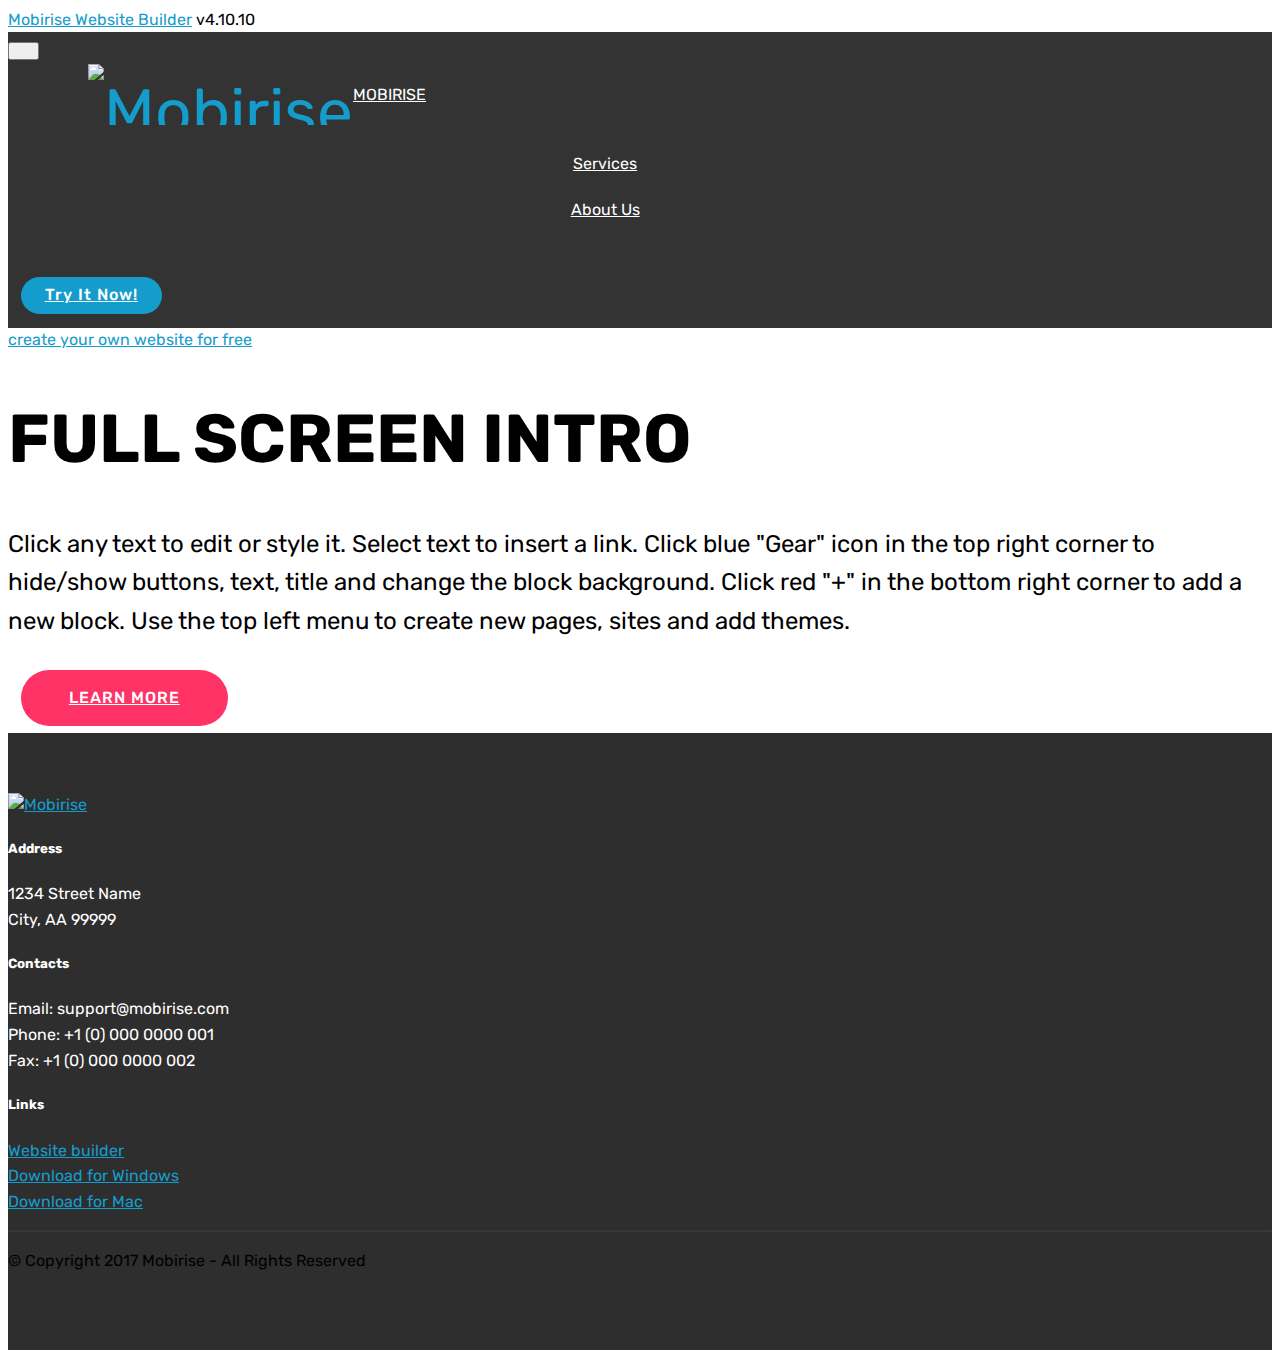
==== commit 6bf42881: "create github pages" ====
--- a/index.html
+++ b/index.html
@@ -10,45 +10,30 @@
   <meta name="description" content="">
   
   <title>Home</title>
-  <link rel="preload" as="style" href="assets/font-awesome/css/font-awesome.css">
-<link rel="stylesheet" href="assets/font-awesome/css/font-awesome.css">
   <link rel="preload" as="style" href="assets/web/assets/mobirise-icons/mobirise-icons.css">
 <link rel="stylesheet" href="assets/web/assets/mobirise-icons/mobirise-icons.css">
-  <link rel="preload" as="style" href="assets/bootstrap-material-design-font/css/material.css">
-<link rel="stylesheet" href="assets/bootstrap-material-design-font/css/material.css">
-  <link rel="preload" as="style" href="assets/icon54-v2/style.css">
-<link rel="stylesheet" href="assets/icon54-v2/style.css">
-  <link rel="preload" as="style" href="assets/tether/tether.min.css">
-<link rel="stylesheet" href="assets/tether/tether.min.css">
   <link rel="preload" as="style" href="assets/bootstrap/css/bootstrap.min.css">
 <link rel="stylesheet" href="assets/bootstrap/css/bootstrap.min.css">
   <link rel="preload" as="style" href="assets/bootstrap/css/bootstrap-grid.min.css">
 <link rel="stylesheet" href="assets/bootstrap/css/bootstrap-grid.min.css">
   <link rel="preload" as="style" href="assets/bootstrap/css/bootstrap-reboot.min.css">
 <link rel="stylesheet" href="assets/bootstrap/css/bootstrap-reboot.min.css">
-  <link rel="stylesheet" href="assets/animatecss/animate.min.css">
   <link rel="stylesheet" href="assets/socicon/css/styles.css">
+  <link rel="stylesheet" href="assets/tether/tether.min.css">
   <link rel="stylesheet" href="assets/dropdown/css/style.css">
   <link rel="stylesheet" href="assets/theme/css/style.css">
-  <link rel="stylesheet" href="assets/formoid-css/recaptcha.css">
   <link rel="preload" as="style" href="assets/mobirise/css/mbr-additional.css"><link rel="stylesheet" href="assets/mobirise/css/mbr-additional.css" type="text/css">
   
   
   
 </head>
 <body>
-  <section class="menu cid-rCca6TcQaU" once="menu" id="menu2-0">
-
-    
-    
-
-    <nav class="navbar navbar-dropdown navbar-fixed-top navbar-expand-lg">
-        <div class="navbar-brand">
-            
-            <span class="navbar-caption-wrap"><a class="navbar-caption text-white display-5" href="index.html">
-                    Edumi</a></span>
-        </div>
-        <button class="navbar-toggler" type="button" data-toggle="collapse" data-target="#navbarSupportedContent" aria-controls="navbarNavAltMarkup" aria-expanded="false" aria-label="Toggle navigation">
+  <section class="menu cid-qTkzRZLJNu" once="menu" id="menu1-0">
+
+    
+
+    <nav class="navbar navbar-expand beta-menu navbar-dropdown align-items-center navbar-fixed-top navbar-toggleable-sm">
+        <button class="navbar-toggler navbar-toggler-right" type="button" data-toggle="collapse" data-target="#navbarSupportedContent" aria-controls="navbarSupportedContent" aria-expanded="false" aria-label="Toggle navigation">
             <div class="hamburger">
                 <span></span>
                 <span></span>
@@ -56,215 +41,181 @@
                 <span></span>
             </div>
         </button>
-      <div class="collapse navbar-collapse" id="navbarSupportedContent">
-            <ul class="navbar-nav nav-dropdown" data-app-modern-menu="true"><li class="nav-item">
-                    <a class="nav-link link text-white display-4" href="index.html">Inicio</a>
+        <div class="menu-logo">
+            <div class="navbar-brand">
+                <span class="navbar-logo">
+                    <a href="https://mobirise.com">
+                         <img src="assets/images/logo2.png" alt="Mobirise" style="height: 3.8rem;">
+                    </a>
+                </span>
+                <span class="navbar-caption-wrap">
+                    <a class="navbar-caption text-white display-4" href="https://mobirise.com">
+                        MOBIRISE
+                    </a>
+                </span>
+            </div>
+        </div>
+        <div class="collapse navbar-collapse" id="navbarSupportedContent">
+            <ul class="navbar-nav nav-dropdown" data-app-modern-menu="true">
+                <li class="nav-item">
+                    <a class="nav-link link text-white display-4" href="https://mobirise.com">
+                        <span class="mbri-home mbr-iconfont mbr-iconfont-btn"></span>
+                        Services
+                    </a>
                 </li>
                 <li class="nav-item">
-                    <a class="nav-link link text-white display-4" href="page2.html">
-                        Instituições de ensino</a>
+                    <a class="nav-link link text-white display-4" href="https://mobirise.com">
+                        <span class="mbri-search mbr-iconfont mbr-iconfont-btn"></span>
+                        About Us
+                    </a>
                 </li>
-                <li class="nav-item">
-                    <a class="nav-link link text-white display-4" href="page1.html">
-                        Empresas</a>
-                </li><li class="nav-item"><a class="nav-link link text-white display-4" href="page3.html">
-                        Colaborador</a></li></ul>
-            
-            <div class="navbar-buttons mbr-section-btn"><a class="btn btn-sm btn-white display-4" href="page4.html">Contato</a></div>
-      </div>
+            </ul>
+            <div class="navbar-buttons mbr-section-btn"><a class="btn btn-sm btn-primary display-4" href="https://mobirise.com">
+                    <span class="mbri-save mbr-iconfont mbr-iconfont-btn "></span>
+                    Try It Now!
+                </a></div>
+        </div>
     </nav>
 </section>
 
-<section class="header2 cid-rCcdl7i0vX mbr-fullscreen" id="header2-3">
-
-    
-
-    
-    <div class="container">
-        <div class="row align-items-center">
-            <div class="mbr-white col-lg-6">
-                <h1 class="mbr-section-title mbr-white mbr-fonts-style align-left display-1">A plataforma que conecta instituições de ensino com empresas privadas</h1>
-                <h3 class="mbr-section-subtitle pb-3 mbr-fonts-style mbr-white align-left display-5">Garantindo a democratização da educação dentro do setor empresarial.</h3>
-                <div class="mbr-section-btn"><a class="btn btn-md btn-info display-5" type="submit" href="page4.html">Entre em contato</a></div>
-            </div>
-            <div class="col-lg-6 align-left img-block">
-                <div class="mbr-figure">
-                    <img src="assets/images/avatar-2191918-1920-1080x608.jpeg" alt="Mobirise" title="">
-                </div>
-            </div>
-        </div>
+<section class="engine"><a href="https://mobirise.info/b">create your own website for free</a></section><section class="cid-qTkA127IK8 mbr-fullscreen mbr-parallax-background" id="header2-1">
+
+    
+
+    
+
+    <div class="container align-center">
+        <div class="row justify-content-md-center">
+            <div class="mbr-white col-md-10">
+                <h1 class="mbr-section-title mbr-bold pb-3 mbr-fonts-style display-1">
+                    FULL SCREEN INTRO
+                </h1>
+                
+                <p class="mbr-text pb-3 mbr-fonts-style display-5">
+                    Click any text to edit or style it. Select text to insert a link. Click blue "Gear" icon in the top right corner to hide/show buttons, text, title and change the block background. Click red "+" in the bottom right corner to add a new block. Use the top left menu to create new pages, sites and add themes.
+                </p>
+                <div class="mbr-section-btn">
+                    <a class="btn btn-md btn-secondary display-4" href="https://mobirise.com">LEARN MORE</a>
+                    <a class="btn btn-md btn-white-outline display-4" href="https://mobirise.com">LIVE DEMO</a>
+                </div>
+            </div>
+        </div>
+    </div>
+    <div class="mbr-arrow hidden-sm-down" aria-hidden="true">
+        <a href="#next">
+            <i class="mbri-down mbr-iconfont"></i>
+        </a>
     </div>
 </section>
 
-<section class="features8 cid-rCceyxnjp8" id="features8-5">
-
-    
-
-    
-    <div class="container-fluid">
-        
-        
-
-        <div class="row justify-content-center">
-            <div class="col-md-6 row-item card1 col-lg-4">
-                <div class="card-img pb-3 align-center mbr-white">
-                    <span class="mbr-iconfont icon54-v2-university"></span>
-                </div>
-                <h4 class="mbr-fonts-style mbr-card-title align-center mbr-white pb-3 display-5">Instituições de ensino</h4>
-                <p class="mbr-text mbr-fonts-style align-center mbr-white display-7">Incentive o acesso a educação através dos mais diversos cursos ofertados por sua instituição.&nbsp;</p>
-                
-            </div>
-
-            <div class="col-md-6 row-item card2 col-lg-4">
-                <div class="card-img pb-3 align-left mbr-white">
-                    <span class="mbr-iconfont icon54-v2-office-building"></span>
-                </div>
-                <h4 class="mbr-fonts-style mbr-card-title align-center mbr-white pb-3 display-5">Empresas</h4>
-                <p class="mbr-text mbr-fonts-style align-center mbr-white display-7">Entenda como ajudar o seu time a se capacitar e quais os benefícios por trás disso.</p>
-                
-            </div>
-
-            <div class="col-md-6 row-item card3 col-lg-4">
-                <div class="card-img pb-3 align-left mbr-white">
-                    <span class="mbr-iconfont mdi-social-person-outline"></span>
-                </div>
-                <h4 class="mbr-fonts-style mbr-card-title align-center mbr-white pb-3 display-5">Colaborador</h4>
-                <p class="mbr-text mbr-fonts-style align-center mbr-white display-7">Conheça como a Edumi pode te auxiliar a alcançar seus objetivos profissionais através da educação.</p>
-                
-            </div>
-
-            
+<section class="cid-qTkAaeaxX5" id="footer1-2">
+
+    
+
+    
+
+    <div class="container">
+        <div class="media-container-row content text-white">
+            <div class="col-12 col-md-3">
+                <div class="media-wrap">
+                    <a href="https://mobirise.com/">
+                        <img src="assets/images/logo2.png" alt="Mobirise">
+                    </a>
+                </div>
+            </div>
+            <div class="col-12 col-md-3 mbr-fonts-style display-7">
+                <h5 class="pb-3">
+                    Address
+                </h5>
+                <p class="mbr-text">
+                    1234 Street Name
+                    <br>City, AA 99999
+                </p>
+            </div>
+            <div class="col-12 col-md-3 mbr-fonts-style display-7">
+                <h5 class="pb-3">
+                    Contacts
+                </h5>
+                <p class="mbr-text">
+                    Email: support@mobirise.com
+                    <br>Phone: +1 (0) 000 0000 001
+                    <br>Fax: +1 (0) 000 0000 002
+                </p>
+            </div>
+            <div class="col-12 col-md-3 mbr-fonts-style display-7">
+                <h5 class="pb-3">
+                    Links
+                </h5>
+                <p class="mbr-text">
+                    <a class="text-primary" href="https://mobirise.com/">Website builder</a>
+                    <br><a class="text-primary" href="https://mobirise.com/mobirise-free-win.zip">Download for Windows</a>
+                    <br><a class="text-primary" href="https://mobirise.com/mobirise-free-mac.zip">Download for Mac</a>
+                </p>
+            </div>
+        </div>
+        <div class="footer-lower">
+            <div class="media-container-row">
+                <div class="col-sm-12">
+                    <hr>
+                </div>
+            </div>
+            <div class="media-container-row mbr-white">
+                <div class="col-sm-6 copyright">
+                    <p class="mbr-text mbr-fonts-style display-7">
+                        © Copyright 2017 Mobirise - All Rights Reserved
+                    </p>
+                </div>
+                <div class="col-md-6">
+                    <div class="social-list align-right">
+                        <div class="soc-item">
+                            <a href="https://twitter.com/mobirise" target="_blank">
+                                <span class="socicon-twitter socicon mbr-iconfont mbr-iconfont-social"></span>
+                            </a>
+                        </div>
+                        <div class="soc-item">
+                            <a href="https://www.facebook.com/pages/Mobirise/1616226671953247" target="_blank">
+                                <span class="socicon-facebook socicon mbr-iconfont mbr-iconfont-social"></span>
+                            </a>
+                        </div>
+                        <div class="soc-item">
+                            <a href="https://www.youtube.com/c/mobirise" target="_blank">
+                                <span class="socicon-youtube socicon mbr-iconfont mbr-iconfont-social"></span>
+                            </a>
+                        </div>
+                        <div class="soc-item">
+                            <a href="https://instagram.com/mobirise" target="_blank">
+                                <span class="socicon-instagram socicon mbr-iconfont mbr-iconfont-social"></span>
+                            </a>
+                        </div>
+                        <div class="soc-item">
+                            <a href="https://plus.google.com/u/0/+Mobirise" target="_blank">
+                                <span class="socicon-googleplus socicon mbr-iconfont mbr-iconfont-social"></span>
+                            </a>
+                        </div>
+                        <div class="soc-item">
+                            <a href="https://www.behance.net/Mobirise" target="_blank">
+                                <span class="socicon-behance socicon mbr-iconfont mbr-iconfont-social"></span>
+                            </a>
+                        </div>
+                    </div>
+                </div>
+            </div>
         </div>
     </div>
 </section>
 
-<section class="features3 cid-rCchhAHuyQ" id="clients2-6">
-
-     
-
-    
-    <div class="container mb-4">
-        <div class="media-container-row">
-            <div class="col-12 align-center">
-                <h2 class="mbr-section-title pb-2 mbr-fonts-style display-2">Nosso parceiro</h2>
-                
-            </div>
-        </div>
-    </div>
-    <div class="container">
-        <div class="row align-center justify-content-center">
-            <div class="p-3 col-12 col-md-6 col-lg-4">
-                <div class="client-wrapper">
-                    <div class="wrap-img">
-                        <img src="assets/images/ead-cc7ee0ce-240x153.jpg" class="img-responsive clients-img" alt="" title="">
-                    </div>
-                    <div class="card-box">
-                        
-                          
-                    </div> 
-                </div>
-            </div>
-            
-            
-            
-            
-            
-
-            
-
-            
-        </div>
-    </div>
-</section>
-
-<section class="info2 cid-rCCJ4O0X83" id="info2-1h">
-
-    
-
-    
-
-    <div class="container align-left">
-        <div class="row justify-content-center">
-            <div class="media-container-column mbr-white col-md-10 col-lg-8">
-                <h1 class="mbr-section-title align-center pb-3 mbr-fonts-style mbr-black display-2">Entenda como a Edumi pode fazer a diferença para você.</h1>
-                <h3 class="mbr-section-subtitle align-center mbr-light pb-3 mbr-fonts-style mbr-white display-7">Saiba mais quais os benefícios de fazer parte dessa rede.</h3>
-                <div class="mbr-section-btn align-center pt-3"><a class="btn btn-md btn-secondary display-5" href="page2.html">Instituição de ensino</a>
-                    <a class="btn btn-md btn-info display-5" href="page1.html">Empresas</a></div>
-            </div>
-        </div>
-    </div>
-</section>
-
-<section class="cid-rDyPHxutoH" id="footer2-25">
-
-    
-
-    
-
-    <div class="container">
-        <div class="media-container-row content text-white">
-               <div class="col-md-6  mbr-fonts-style display-1 col-lg-3">
-                <h5 class="pb-3 mbr-black title-card">Edumi</h5>
-                <p class="mbr-text p-title">Plataforma de benefício educacional</p>
-            </div>
-            <div class="col-md-6  mbr-fonts-style display-1 col-lg-3">
-                <h5 class="pb-3 mbr-black title-card">
-                    Telefone</h5>
-                <p class="mbr-text p-title">(65) 98436-5898<br>(51) 98115-6795</p>
-            </div>
-            <div class="col-md-6 mbr-fonts-style display-7 col-lg-3">
-                <h5 class="pb-3 mbr-black title-card">
-                    Email
-                </h5>
-                <p class="mbr-text p-title">suporte@edumi.com.br</p>
-            </div>
-            <div class="col-md-6 mbr-fonts-style display-7 col-lg-3">
-                <h5 class="pb-3 mbr-black title-card">
-                    Social
-                </h5>
-           <div class="social-media pb-3 align-left">
-                        <ul>
-                            <li>
-                                <a class="icon-transition" href="#">
-                                    <span class="mbr-iconfont socicon-facebook socicon"></span>
-                                </a>
-                            </li>
-                            <li>
-                                <a class="icon-transition" href="#">
-                                    <span class="mbr-iconfont fa-instagram fa"></span>
-                                </a>
-                            </li>
-                            <li>
-                                <a class="icon-transition" href="#">
-                                    <span class="mbr-iconfont socicon-linkedin socicon"></span>
-                                </a>
-                            </li>
-                            
-                            
-                            
-                        </ul>
-                    </div>
-            </div>
-        </div>
-        
-    </div>
-</section>
-
 
   <script src="assets/web/assets/jquery/jquery.min.js"></script>
   <script src="assets/popper/popper.min.js"></script>
-  <script src="assets/tether/tether.min.js"></script>
   <script src="assets/bootstrap/js/bootstrap.min.js"></script>
-  <script async src="assets/smoothscroll/smooth-scroll.js"></script>
-  <script async src="assets/viewportchecker/jquery.viewportchecker.js"></script>
-  <script async src="assets/touch-swipe/jquery.touch-swipe.min.js"></script>
+  <script async src="assets/tether/tether.min.js"></script>
   <script async src="assets/dropdown/js/nav-dropdown.js"></script>
   <script async src="assets/dropdown/js/navbar-dropdown.js"></script>
+  <script async src="assets/touchswipe/jquery.touch-swipe.min.js"></script>
+  <script async src="assets/parallax/jarallax.min.js"></script>
+  <script async src="assets/smoothscroll/smooth-scroll.js"></script>
   <script async src="assets/theme/js/script.js"></script>
-  <script async src="assets/formoid/formoid.min.js"></script>
-  
-  
- <div id="scrollToTop" class="scrollToTop mbr-arrow-up"><a style="text-align: center;"><i class="mbr-arrow-up-icon mbr-arrow-up-icon-cm cm-icon cm-icon-smallarrow-up"></i></a></div>
-    <input name="animation" type="hidden">
-  </body>
+  
+  
+</body>
 </html>--- a/assets/mobirise/css/mbr-additional.css
+++ b/assets/mobirise/css/mbr-additional.css
@@ -1,13 +1,13 @@
-@import url(https://fonts.googleapis.com/css?family=Montserrat:300,400,500,600,700&display=swap);
+@import url(https://fonts.googleapis.com/css?family=Rubik:300,300i,400,400i,500,500i,700,700i,900,900i&display=swap);
 
 
 
 
 
 body {
-  font-family: Montserrat;
   font-style: normal;
   line-height: 1.5;
+  font-family: Rubik;
 }
 .mbr-section-title {
   font-style: normal;
@@ -21,36 +21,41 @@
   line-height: 1.6;
 }
 .display-1 {
-  font-family: 'Montserrat', sans-serif;
-  font-size: 2.5rem;
+  font-family: 'Rubik', sans-serif;
+  font-size: 4.25rem;
+  font-display: swap;
 }
 .display-1 > .mbr-iconfont {
-  font-size: 4rem;
+  font-size: 6.8rem;
 }
 .display-2 {
-  font-family: 'Montserrat', sans-serif;
-  font-size: 1.8rem;
+  font-family: 'Rubik', sans-serif;
+  font-size: 3rem;
+  font-display: swap;
 }
 .display-2 > .mbr-iconfont {
-  font-size: 2.88rem;
+  font-size: 4.8rem;
 }
 .display-4 {
-  font-family: 'Montserrat', sans-serif;
+  font-family: 'Rubik', sans-serif;
   font-size: 1rem;
+  font-display: swap;
 }
 .display-4 > .mbr-iconfont {
   font-size: 1.6rem;
 }
 .display-5 {
-  font-family: 'Montserrat', sans-serif;
-  font-size: 1.2rem;
+  font-family: 'Rubik', sans-serif;
+  font-size: 1.5rem;
+  font-display: swap;
 }
 .display-5 > .mbr-iconfont {
-  font-size: 1.92rem;
+  font-size: 2.4rem;
 }
 .display-7 {
-  font-family: 'Montserrat', sans-serif;
+  font-family: 'Rubik', sans-serif;
   font-size: 1rem;
+  font-display: swap;
 }
 .display-7 > .mbr-iconfont {
   font-size: 1.6rem;
@@ -62,14 +67,14 @@
 /* 0.65 - min scale variable, may vary */
 @media (max-width: 768px) {
   .display-1 {
-    font-size: 2rem;
-    font-size: calc( 1.525rem + (2.5 - 1.525) * ((100vw - 20rem) / (48 - 20)));
-    line-height: calc( 1.4 * (1.525rem + (2.5 - 1.525) * ((100vw - 20rem) / (48 - 20))));
+    font-size: 3.4rem;
+    font-size: calc( 2.1374999999999997rem + (4.25 - 2.1374999999999997) * ((100vw - 20rem) / (48 - 20)));
+    line-height: calc( 1.4 * (2.1374999999999997rem + (4.25 - 2.1374999999999997) * ((100vw - 20rem) / (48 - 20))));
   }
   .display-2 {
-    font-size: 1.44rem;
-    font-size: calc( 1.28rem + (1.8 - 1.28) * ((100vw - 20rem) / (48 - 20)));
-    line-height: calc( 1.4 * (1.28rem + (1.8 - 1.28) * ((100vw - 20rem) / (48 - 20))));
+    font-size: 2.4rem;
+    font-size: calc( 1.7rem + (3 - 1.7) * ((100vw - 20rem) / (48 - 20)));
+    line-height: calc( 1.4 * (1.7rem + (3 - 1.7) * ((100vw - 20rem) / (48 - 20))));
   }
   .display-4 {
     font-size: 0.8rem;
@@ -77,244 +82,209 @@
     line-height: calc( 1.4 * (1rem + (1 - 1) * ((100vw - 20rem) / (48 - 20))));
   }
   .display-5 {
-    font-size: 0.96rem;
-    font-size: calc( 1.07rem + (1.2 - 1.07) * ((100vw - 20rem) / (48 - 20)));
-    line-height: calc( 1.4 * (1.07rem + (1.2 - 1.07) * ((100vw - 20rem) / (48 - 20))));
+    font-size: 1.2rem;
+    font-size: calc( 1.175rem + (1.5 - 1.175) * ((100vw - 20rem) / (48 - 20)));
+    line-height: calc( 1.4 * (1.175rem + (1.5 - 1.175) * ((100vw - 20rem) / (48 - 20))));
   }
 }
 /* Buttons */
 .btn {
-  border-radius: .25rem;
-  font-weight: 400;
+  font-weight: 500;
   border-width: 2px;
   font-style: normal;
-  letter-spacing: normal;
+  letter-spacing: 1px;
   margin: .4rem .8rem;
   white-space: normal;
   -webkit-transition: all 0.3s ease-in-out;
   -moz-transition: all 0.3s ease-in-out;
   transition: all 0.3s ease-in-out;
-  display: -webkit-inline-flex;
   display: inline-flex;
-  -webkit-align-items: center;
   align-items: center;
-  -webkit-justify-content: center;
   justify-content: center;
   word-break: break-word;
-  padding: 0.8rem 2rem;
-  border-radius: 0.25rem;
+  -webkit-align-items: center;
+  -webkit-justify-content: center;
+  display: -webkit-inline-flex;
+  padding: 1rem 3rem;
+  border-radius: 3px;
 }
 .btn-sm {
-  font-weight: 400;
-  letter-spacing: normal;
+  font-weight: 500;
+  letter-spacing: 1px;
   -webkit-transition: all 0.3s ease-in-out;
   -moz-transition: all 0.3s ease-in-out;
   transition: all 0.3s ease-in-out;
-  padding: 0.5rem 1rem;
-  border-radius: 0.25rem;
+  padding: 0.6rem 1.5rem;
+  border-radius: 3px;
 }
 .btn-md {
-  font-weight: 400;
-  letter-spacing: normal;
+  font-weight: 500;
+  letter-spacing: 1px;
   margin: .4rem .8rem !important;
   -webkit-transition: all 0.3s ease-in-out;
   -moz-transition: all 0.3s ease-in-out;
   transition: all 0.3s ease-in-out;
-  padding: 0.8rem 2rem;
-  border-radius: 0.25rem;
-}
-.btn-md:after {
-  font-family: MobiriseIcons !important;
-  content: '\e966';
-  position: relative;
-  opacity: 0;
-  font-size: inherit;
-  text-align: center;
-  transition: all .3s;
-  margin-left: -1.5rem;
-  padding-left: .5rem;
-}
-.btn-md:hover {
-  padding-left: 1.5rem;
-  padding-right: 1.5rem;
-}
-.btn-md:hover:after {
-  transition: all .3s;
-  opacity: 1;
-  margin-left: 0;
+  padding: 1rem 3rem;
+  border-radius: 3px;
 }
 .btn-lg {
-  font-weight: 400;
-  letter-spacing: normal;
+  font-weight: 500;
+  letter-spacing: 1px;
   margin: .4rem .8rem !important;
   -webkit-transition: all 0.3s ease-in-out;
   -moz-transition: all 0.3s ease-in-out;
   transition: all 0.3s ease-in-out;
-  padding: 0.8rem 2rem;
-  border-radius: 0.25rem;
+  padding: 1.2rem 3.2rem;
+  border-radius: 3px;
 }
 .bg-primary {
-  background-color: #51aafa !important;
+  background-color: #149dcc !important;
 }
 .bg-success {
-  background-color: #1dc9cb !important;
+  background-color: #f7ed4a !important;
 }
 .bg-info {
-  background-color: #51aafa !important;
+  background-color: #82786e !important;
 }
 .bg-warning {
-  background-color: #c1c1c1 !important;
+  background-color: #879a9f !important;
 }
 .bg-danger {
-  background-color: #444444 !important;
+  background-color: #b1a374 !important;
 }
 .btn-primary,
-.btn-primary:active,
-.btn-primary.active {
-  background-color: #51aafa !important;
-  border-color: #51aafa !important;
-  transition: all .5s;
+.btn-primary:active {
+  background-color: #149dcc !important;
+  border-color: #149dcc !important;
   color: #ffffff !important;
 }
 .btn-primary:hover,
 .btn-primary:focus,
-.btn-primary.focus {
-  transition: all .5s;
-  color: #ffffff !important;
-  background-color: #0786f7 !important;
-  border-color: #0786f7 !important;
+.btn-primary.focus,
+.btn-primary.active {
+  color: #ffffff !important;
+  background-color: #0d6786 !important;
+  border-color: #0d6786 !important;
 }
 .btn-primary.disabled,
 .btn-primary:disabled {
   color: #ffffff !important;
-  background-color: #0786f7 !important;
-  border-color: #0786f7 !important;
+  background-color: #0d6786 !important;
+  border-color: #0d6786 !important;
 }
 .btn-secondary,
-.btn-secondary:active,
-.btn-secondary.active {
-  background-color: #2bdc9d !important;
-  border-color: #2bdc9d !important;
-  transition: all .5s;
+.btn-secondary:active {
+  background-color: #ff3366 !important;
+  border-color: #ff3366 !important;
   color: #ffffff !important;
 }
 .btn-secondary:hover,
 .btn-secondary:focus,
-.btn-secondary.focus {
-  transition: all .5s;
-  color: #ffffff !important;
-  background-color: #1aa071 !important;
-  border-color: #1aa071 !important;
+.btn-secondary.focus,
+.btn-secondary.active {
+  color: #ffffff !important;
+  background-color: #e50039 !important;
+  border-color: #e50039 !important;
 }
 .btn-secondary.disabled,
 .btn-secondary:disabled {
   color: #ffffff !important;
-  background-color: #1aa071 !important;
-  border-color: #1aa071 !important;
+  background-color: #e50039 !important;
+  border-color: #e50039 !important;
 }
 .btn-info,
-.btn-info:active,
-.btn-info.active {
-  background-color: #51aafa !important;
-  border-color: #51aafa !important;
-  transition: all .5s;
+.btn-info:active {
+  background-color: #82786e !important;
+  border-color: #82786e !important;
   color: #ffffff !important;
 }
 .btn-info:hover,
 .btn-info:focus,
-.btn-info.focus {
-  transition: all .5s;
-  color: #ffffff !important;
-  background-color: #0786f7 !important;
-  border-color: #0786f7 !important;
+.btn-info.focus,
+.btn-info.active {
+  color: #ffffff !important;
+  background-color: #59524b !important;
+  border-color: #59524b !important;
 }
 .btn-info.disabled,
 .btn-info:disabled {
   color: #ffffff !important;
-  background-color: #0786f7 !important;
-  border-color: #0786f7 !important;
+  background-color: #59524b !important;
+  border-color: #59524b !important;
 }
 .btn-success,
-.btn-success:active,
-.btn-success.active {
-  background-color: #1dc9cb !important;
-  border-color: #1dc9cb !important;
-  transition: all .5s;
-  color: #ffffff !important;
+.btn-success:active {
+  background-color: #f7ed4a !important;
+  border-color: #f7ed4a !important;
+  color: #3f3c03 !important;
 }
 .btn-success:hover,
 .btn-success:focus,
-.btn-success.focus {
-  transition: all .5s;
-  color: #ffffff !important;
-  background-color: #138788 !important;
-  border-color: #138788 !important;
+.btn-success.focus,
+.btn-success.active {
+  color: #3f3c03 !important;
+  background-color: #eadd0a !important;
+  border-color: #eadd0a !important;
 }
 .btn-success.disabled,
 .btn-success:disabled {
-  color: #ffffff !important;
-  background-color: #138788 !important;
-  border-color: #138788 !important;
+  color: #3f3c03 !important;
+  background-color: #eadd0a !important;
+  border-color: #eadd0a !important;
 }
 .btn-warning,
-.btn-warning:active,
-.btn-warning.active {
-  background-color: #c1c1c1 !important;
-  border-color: #c1c1c1 !important;
-  transition: all .5s;
+.btn-warning:active {
+  background-color: #879a9f !important;
+  border-color: #879a9f !important;
   color: #ffffff !important;
 }
 .btn-warning:hover,
 .btn-warning:focus,
-.btn-warning.focus {
-  transition: all .5s;
-  color: #ffffff !important;
-  background-color: #9b9b9b !important;
-  border-color: #9b9b9b !important;
+.btn-warning.focus,
+.btn-warning.active {
+  color: #ffffff !important;
+  background-color: #617479 !important;
+  border-color: #617479 !important;
 }
 .btn-warning.disabled,
 .btn-warning:disabled {
   color: #ffffff !important;
-  background-color: #9b9b9b !important;
-  border-color: #9b9b9b !important;
+  background-color: #617479 !important;
+  border-color: #617479 !important;
 }
 .btn-danger,
-.btn-danger:active,
-.btn-danger.active {
-  background-color: #444444 !important;
-  border-color: #444444 !important;
-  transition: all .5s;
+.btn-danger:active {
+  background-color: #b1a374 !important;
+  border-color: #b1a374 !important;
   color: #ffffff !important;
 }
 .btn-danger:hover,
 .btn-danger:focus,
-.btn-danger.focus {
-  transition: all .5s;
-  color: #ffffff !important;
-  background-color: #1e1e1e !important;
-  border-color: #1e1e1e !important;
+.btn-danger.focus,
+.btn-danger.active {
+  color: #ffffff !important;
+  background-color: #8b7d4e !important;
+  border-color: #8b7d4e !important;
 }
 .btn-danger.disabled,
 .btn-danger:disabled {
   color: #ffffff !important;
-  background-color: #1e1e1e !important;
-  border-color: #1e1e1e !important;
+  background-color: #8b7d4e !important;
+  border-color: #8b7d4e !important;
 }
 .btn-white {
   color: #333333 !important;
 }
 .btn-white,
-.btn-white:active,
-.btn-white.active {
+.btn-white:active {
   background-color: #ffffff !important;
   border-color: #ffffff !important;
-  transition: all .5s;
   color: #808080 !important;
 }
 .btn-white:hover,
 .btn-white:focus,
-.btn-white.focus {
-  transition: all .5s;
+.btn-white.focus,
+.btn-white.active {
   color: #808080 !important;
   background-color: #d9d9d9 !important;
   border-color: #d9d9d9 !important;
@@ -326,17 +296,15 @@
   border-color: #d9d9d9 !important;
 }
 .btn-black,
-.btn-black:active,
-.btn-black.active {
+.btn-black:active {
   background-color: #333333 !important;
   border-color: #333333 !important;
-  transition: all .5s;
   color: #ffffff !important;
 }
 .btn-black:hover,
 .btn-black:focus,
-.btn-black.focus {
-  transition: all .5s;
+.btn-black.focus,
+.btn-black.active {
   color: #ffffff !important;
   background-color: #0d0d0d !important;
   border-color: #0d0d0d !important;
@@ -348,138 +316,138 @@
   border-color: #0d0d0d !important;
 }
 .btn-primary-outline,
-.btn-primary-outline:active,
-.btn-primary-outline.active {
-  background: none !important;
-  border-color: #0678df !important;
-  color: #0678df !important;
+.btn-primary-outline:active {
+  background: none;
+  border-color: #0b566f;
+  color: #0b566f;
 }
 .btn-primary-outline:hover,
 .btn-primary-outline:focus,
-.btn-primary-outline.focus {
-  color: #ffffff !important;
-  background-color: #51aafa !important;
-  border-color: #51aafa !important;
+.btn-primary-outline.focus,
+.btn-primary-outline.active {
+  color: #ffffff;
+  background-color: #149dcc;
+  border-color: #149dcc;
 }
 .btn-primary-outline.disabled,
 .btn-primary-outline:disabled {
   color: #ffffff !important;
-  background-color: #51aafa !important;
-  border-color: #51aafa !important;
+  background-color: #149dcc !important;
+  border-color: #149dcc !important;
 }
 .btn-secondary-outline,
-.btn-secondary-outline:active,
-.btn-secondary-outline.active {
-  background: none !important;
-  border-color: #178a61 !important;
-  color: #178a61 !important;
+.btn-secondary-outline:active {
+  background: none;
+  border-color: #cc0033;
+  color: #cc0033;
 }
 .btn-secondary-outline:hover,
 .btn-secondary-outline:focus,
-.btn-secondary-outline.focus {
-  color: #ffffff !important;
-  background-color: #2bdc9d !important;
-  border-color: #2bdc9d !important;
+.btn-secondary-outline.focus,
+.btn-secondary-outline.active {
+  color: #ffffff;
+  background-color: #ff3366;
+  border-color: #ff3366;
 }
 .btn-secondary-outline.disabled,
 .btn-secondary-outline:disabled {
   color: #ffffff !important;
-  background-color: #2bdc9d !important;
-  border-color: #2bdc9d !important;
+  background-color: #ff3366 !important;
+  border-color: #ff3366 !important;
 }
 .btn-info-outline,
-.btn-info-outline:active,
-.btn-info-outline.active {
-  background: none !important;
-  border-color: #0678df !important;
-  color: #0678df !important;
+.btn-info-outline:active {
+  background: none;
+  border-color: #4b453f;
+  color: #4b453f;
 }
 .btn-info-outline:hover,
 .btn-info-outline:focus,
-.btn-info-outline.focus {
-  color: #ffffff !important;
-  background-color: #51aafa !important;
-  border-color: #51aafa !important;
+.btn-info-outline.focus,
+.btn-info-outline.active {
+  color: #ffffff;
+  background-color: #82786e;
+  border-color: #82786e;
 }
 .btn-info-outline.disabled,
 .btn-info-outline:disabled {
   color: #ffffff !important;
-  background-color: #51aafa !important;
-  border-color: #51aafa !important;
+  background-color: #82786e !important;
+  border-color: #82786e !important;
 }
 .btn-success-outline,
-.btn-success-outline:active,
-.btn-success-outline.active {
-  background: none !important;
-  border-color: #107172 !important;
-  color: #107172 !important;
+.btn-success-outline:active {
+  background: none;
+  border-color: #d2c609;
+  color: #d2c609;
 }
 .btn-success-outline:hover,
 .btn-success-outline:focus,
-.btn-success-outline.focus {
-  color: #ffffff !important;
-  background-color: #1dc9cb !important;
-  border-color: #1dc9cb !important;
+.btn-success-outline.focus,
+.btn-success-outline.active {
+  color: #3f3c03;
+  background-color: #f7ed4a;
+  border-color: #f7ed4a;
 }
 .btn-success-outline.disabled,
 .btn-success-outline:disabled {
-  color: #ffffff !important;
-  background-color: #1dc9cb !important;
-  border-color: #1dc9cb !important;
+  color: #3f3c03 !important;
+  background-color: #f7ed4a !important;
+  border-color: #f7ed4a !important;
 }
 .btn-warning-outline,
-.btn-warning-outline:active,
-.btn-warning-outline.active {
-  background: none !important;
-  border-color: #8e8e8e !important;
-  color: #8e8e8e !important;
+.btn-warning-outline:active {
+  background: none;
+  border-color: #55666b;
+  color: #55666b;
 }
 .btn-warning-outline:hover,
 .btn-warning-outline:focus,
-.btn-warning-outline.focus {
-  color: #ffffff !important;
-  background-color: #c1c1c1 !important;
-  border-color: #c1c1c1 !important;
+.btn-warning-outline.focus,
+.btn-warning-outline.active {
+  color: #ffffff;
+  background-color: #879a9f;
+  border-color: #879a9f;
 }
 .btn-warning-outline.disabled,
 .btn-warning-outline:disabled {
   color: #ffffff !important;
-  background-color: #c1c1c1 !important;
-  border-color: #c1c1c1 !important;
+  background-color: #879a9f !important;
+  border-color: #879a9f !important;
 }
 .btn-danger-outline,
-.btn-danger-outline:active,
-.btn-danger-outline.active {
-  background: none !important;
-  border-color: #111111 !important;
-  color: #111111 !important;
+.btn-danger-outline:active {
+  background: none;
+  border-color: #7a6e45;
+  color: #7a6e45;
 }
 .btn-danger-outline:hover,
 .btn-danger-outline:focus,
-.btn-danger-outline.focus {
-  color: #ffffff !important;
-  background-color: #444444 !important;
-  border-color: #444444 !important;
+.btn-danger-outline.focus,
+.btn-danger-outline.active {
+  color: #ffffff;
+  background-color: #b1a374;
+  border-color: #b1a374;
 }
 .btn-danger-outline.disabled,
 .btn-danger-outline:disabled {
   color: #ffffff !important;
-  background-color: #444444 !important;
-  border-color: #444444 !important;
+  background-color: #b1a374 !important;
+  border-color: #b1a374 !important;
 }
 .btn-black-outline,
-.btn-black-outline:active,
-.btn-black-outline.active {
-  background: none !important;
-  border-color: #000000 !important;
-  color: #000000 !important;
+.btn-black-outline:active {
+  background: none;
+  border-color: #000000;
+  color: #000000;
 }
 .btn-black-outline:hover,
 .btn-black-outline:focus,
-.btn-black-outline.focus {
-  color: #ffffff !important;
-  background-color: #333333 !important;
-  border-color: #333333 !important;
+.btn-black-outline.focus,
+.btn-black-outline.active {
+  color: #ffffff;
+  background-color: #333333;
+  border-color: #333333;
 }
 .btn-black-outline.disabled,
 .btn-black-outline:disabled {
@@ -501,50 +469,23 @@
   background-color: #ffffff;
   border-color: #ffffff;
 }
-.btn-underline {
-  padding: .5rem;
-  display: -webkit-inline-flex;
-  display: inline-flex;
-  font-weight: 400;
-  -webkit-align-items: center;
-  align-items: center;
-  position: relative;
-  transition: all .3s;
-}
-.btn-underline .mbr-iconfont {
-  color: inherit;
-  padding-right: .5rem;
-}
-.btn-underline:after {
-  font-family: MobiriseIcons !important;
-  content: '\e966';
-  position: relative;
-  padding-left: .3rem;
-}
-.btn-underline:hover {
-  filter: brightness(85%);
-}
-.btn-underline:hover:after {
-  transition: all .3s;
-  padding-left: .5rem;
-}
 .text-primary {
-  color: #51aafa !important;
+  color: #149dcc !important;
 }
 .text-secondary {
-  color: #2bdc9d !important;
+  color: #ff3366 !important;
 }
 .text-success {
-  color: #1dc9cb !important;
+  color: #f7ed4a !important;
 }
 .text-info {
-  color: #51aafa !important;
+  color: #82786e !important;
 }
 .text-warning {
-  color: #c1c1c1 !important;
+  color: #879a9f !important;
 }
 .text-danger {
-  color: #444444 !important;
+  color: #b1a374 !important;
 }
 .text-white {
   color: #ffffff !important;
@@ -554,27 +495,27 @@
 }
 a.text-primary:hover,
 a.text-primary:focus {
-  color: #0678df !important;
+  color: #0b566f !important;
 }
 a.text-secondary:hover,
 a.text-secondary:focus {
-  color: #178a61 !important;
+  color: #cc0033 !important;
 }
 a.text-success:hover,
 a.text-success:focus {
-  color: #107172 !important;
+  color: #d2c609 !important;
 }
 a.text-info:hover,
 a.text-info:focus {
-  color: #0678df !important;
+  color: #4b453f !important;
 }
 a.text-warning:hover,
 a.text-warning:focus {
-  color: #8e8e8e !important;
+  color: #55666b !important;
 }
 a.text-danger:hover,
 a.text-danger:focus {
-  color: #111111 !important;
+  color: #7a6e45 !important;
 }
 a.text-white:hover,
 a.text-white:focus {
@@ -585,30 +526,35 @@
   color: #4d4d4d !important;
 }
 .alert-success {
-  background-color: #1dc9cb;
+  background-color: #70c770;
 }
 .alert-info {
-  background-color: #51aafa;
+  background-color: #82786e;
 }
 .alert-warning {
-  background-color: #c1c1c1;
+  background-color: #879a9f;
 }
 .alert-danger {
-  background-color: #444444;
-}
-.mbr-section-btn a.btn {
+  background-color: #b1a374;
+}
+.mbr-section-btn a.btn:not(.btn-form) {
   border-radius: 100px;
 }
-.mbr-section-btn a.btn:hover,
-.mbr-section-btn a.btn:focus {
+.mbr-section-btn a.btn:not(.btn-form):hover,
+.mbr-section-btn a.btn:not(.btn-form):focus {
+  box-shadow: none !important;
+}
+.mbr-section-btn a.btn:not(.btn-form):hover,
+.mbr-section-btn a.btn:not(.btn-form):focus {
   box-shadow: 0 10px 40px 0 rgba(0, 0, 0, 0.2) !important;
+  -webkit-box-shadow: 0 10px 40px 0 rgba(0, 0, 0, 0.2) !important;
 }
 .mbr-gallery-filter li a {
   border-radius: 100px !important;
 }
 .mbr-gallery-filter li.active .btn {
-  background-color: #51aafa;
-  border-color: #51aafa;
+  background-color: #149dcc;
+  border-color: #149dcc;
   color: #ffffff;
 }
 .mbr-gallery-filter li.active .btn:focus {
@@ -618,89 +564,67 @@
   border-radius: 100px !important;
 }
 .btn-form {
-  border-radius: .25rem;
+  border-radius: 0;
 }
 .btn-form:hover {
   cursor: pointer;
 }
 a,
 a:hover {
-  color: #51aafa;
+  color: #149dcc;
 }
 .mbr-plan-header.bg-primary .mbr-plan-subtitle,
 .mbr-plan-header.bg-primary .mbr-plan-price-desc {
-  color: #ffffff;
+  color: #b4e6f8;
 }
 .mbr-plan-header.bg-success .mbr-plan-subtitle,
 .mbr-plan-header.bg-success .mbr-plan-price-desc {
-  color: #bef5f6;
+  color: #ffffff;
 }
 .mbr-plan-header.bg-info .mbr-plan-subtitle,
 .mbr-plan-header.bg-info .mbr-plan-price-desc {
-  color: #ffffff;
+  color: #beb8b2;
 }
 .mbr-plan-header.bg-warning .mbr-plan-subtitle,
 .mbr-plan-header.bg-warning .mbr-plan-price-desc {
-  color: #ffffff;
+  color: #ced6d8;
 }
 .mbr-plan-header.bg-danger .mbr-plan-subtitle,
 .mbr-plan-header.bg-danger .mbr-plan-price-desc {
-  color: #b7b7b7;
+  color: #dfd9c6;
 }
 /* Scroll to top button*/
-#scrollToTop a {
-  border-radius: 100px;
-}
-.mbr-arrow-up a {
-  width: 61px;
-  height: 61px;
-}
-#scrollToTop a {
-  background: #029ae5;
+.scrollToTop_wraper {
+  display: none;
 }
 #scrollToTop a i:before {
   content: '';
   position: absolute;
   height: 40%;
   top: 25%;
-  background: #ffffff;
-  width: 3%;
+  background: #fff;
+  width: 2px;
   left: calc(50% - 1px);
 }
 #scrollToTop a i:after {
   content: '';
   position: absolute;
   display: block;
-  border-top: 2px solid #ffffff;
-  border-right: 2px solid #ffffff;
+  border-top: 2px solid #fff;
+  border-right: 2px solid #fff;
   width: 40%;
   height: 40%;
   left: 30%;
   bottom: 30%;
+  transform: rotate(135deg);
   -webkit-transform: rotate(135deg);
-  transform: rotate(135deg);
 }
 /* Others*/
 .note-check a[data-value=Rubik] {
   font-style: normal;
 }
-.mbr-arrow {
-  background-color: transparent;
-  opacity: .7;
-  transition: .3s;
-  text-align: center;
-  width: auto;
-}
-.mbr-arrow:hover {
-  opacity: 1;
-}
 .mbr-arrow a {
-  display: block;
-}
-.mbr-arrow a i {
-  color: #029ae5;
-  top: auto !important;
-  left: auto !important;
+  color: #ffffff;
 }
 @media (max-width: 767px) {
   .mbr-arrow {
@@ -732,17 +656,20 @@
   left: 50%;
   margin-left: -7px;
   position: absolute;
-  -webkit-transform: rotate(45deg);
   transform: rotate(45deg);
   width: 14px;
+  -webkit-transform: rotate(45deg);
 }
 .form-control {
   background-color: #f5f5f5;
   box-shadow: none;
   color: #565656;
-  font-family: 'Montserrat', sans-serif;
+  font-family: 'Rubik', sans-serif;
   font-size: 1rem;
+  font-display: swap;
   line-height: 1.43;
+  min-height: 3.5em;
+  padding: 1.07em .5em;
 }
 .form-control > .mbr-iconfont {
   font-size: 1.6rem;
@@ -763,13 +690,14 @@
   right: 0;
   top: 0;
   z-index: 0;
+  pointer-events: none;
 }
 blockquote {
   font-style: italic;
   padding: 10px 0 10px 20px;
   font-size: 1.09rem;
   position: relative;
-  border-color: #51aafa;
+  border-color: #149dcc;
   border-width: 3px;
 }
 ul,
@@ -793,8 +721,8 @@
   user-drag: none;
 }
 .mbr-section__comments .row {
+  justify-content: center;
   -webkit-justify-content: center;
-  justify-content: center;
 }
 /* Forms */
 .mbr-form .btn {
@@ -808,9 +736,36 @@
 }
 .mbr-form .input-group-btn button[type="submit"] {
   border-radius: 100px !important;
+  padding: 1rem 3rem;
 }
 .mbr-form .input-group-btn button[type="submit"]:hover {
   box-shadow: 0 10px 40px 0 rgba(0, 0, 0, 0.2);
+}
+.form2 .form-control {
+  border-top-left-radius: 100px;
+  border-bottom-left-radius: 100px;
+}
+.form2 .input-group-btn a.btn {
+  border-top-left-radius: 0 !important;
+  border-bottom-left-radius: 0 !important;
+}
+.form2 .input-group-btn button[type="submit"] {
+  border-top-left-radius: 0 !important;
+  border-bottom-left-radius: 0 !important;
+}
+.form3 input[type="email"] {
+  border-radius: 100px !important;
+}
+@media (max-width: 349px) {
+  .form2 input[type="email"] {
+    border-radius: 100px !important;
+  }
+  .form2 .input-group-btn a.btn {
+    border-radius: 100px !important;
+  }
+  .form2 .input-group-btn button[type="submit"] {
+    border-radius: 100px !important;
+  }
 }
 @media (max-width: 767px) {
   .btn {
@@ -831,7 +786,7 @@
   text-align: center;
   position: relative;
   border: 2px solid #c0a375;
-  border-color: #51aafa;
+  border-color: #149dcc;
   color: #232323;
   cursor: pointer;
 }
@@ -842,54 +797,62 @@
 }
 .btn-social:hover {
   color: #fff;
-  background: #51aafa;
+  background: #149dcc;
 }
 .btn-social + .btn {
   margin-left: .1rem;
 }
-.form-control {
-  width: 100%;
-  padding: .5rem 1rem;
-  background-color: #ffffff;
-  border: 1px solid #efefef;
-}
-.carousel-item.active,
-.carousel-item-next,
-.carousel-item-prev {
-  display: -webkit-box;
-  display: -webkit-flex;
-  display: -ms-flexbox;
-  display: flex;
-}
-.note-air-layout .dropup .dropdown-menu,
-.note-air-layout .navbar-fixed-bottom .dropdown .dropdown-menu {
-  bottom: initial !important;
-}
-html,
-body {
-  height: auto;
-  min-height: 100vh;
-}
-@media (min-width: 768px) {
-  .rounded-left {
-    border-top-left-radius: 100px !important;
-    border-bottom-left-radius: 100px !important;
-  }
-  .rounded-left {
-    border-top-left-radius: 100px !important;
-    border-bottom-left-radius: 100px !important;
-  }
-}
-.dropup .dropdown-toggle::after {
-  display: none;
+/* Footer */
+.mbr-footer-content li::before,
+.mbr-footer .mbr-contacts li::before {
+  background: #149dcc;
+}
+.mbr-footer-content li a:hover,
+.mbr-footer .mbr-contacts li a:hover {
+  color: #149dcc;
+}
+.footer3 input[type="email"],
+.footer4 input[type="email"] {
+  border-radius: 100px !important;
+}
+.footer3 .input-group-btn a.btn,
+.footer4 .input-group-btn a.btn {
+  border-radius: 100px !important;
+}
+.footer3 .input-group-btn button[type="submit"],
+.footer4 .input-group-btn button[type="submit"] {
+  border-radius: 100px !important;
+}
+/* Headers*/
+.header13 .form-inline input[type="email"],
+.header14 .form-inline input[type="email"] {
+  border-radius: 100px;
+}
+.header13 .form-inline input[type="text"],
+.header14 .form-inline input[type="text"] {
+  border-radius: 100px;
+}
+.header13 .form-inline input[type="tel"],
+.header14 .form-inline input[type="tel"] {
+  border-radius: 100px;
+}
+.header13 .form-inline a.btn,
+.header14 .form-inline a.btn {
+  border-radius: 100px;
+}
+.header13 .form-inline button,
+.header14 .form-inline button {
+  border-radius: 100px !important;
+}
+@media screen and (-ms-high-contrast: active), (-ms-high-contrast: none) {
+  .card-wrapper {
+    flex: auto!important;
+  }
 }
 .jq-selectbox li:hover,
 .jq-selectbox li.selected {
-  background-color: #51aafa;
+  background-color: #149dcc;
   color: #ffffff;
-}
-.jq-number__spin {
-  background-color: #ffffff;
 }
 .jq-selectbox .jq-selectbox__trigger-arrow,
 .jq-number__spin.minus:after,
@@ -901,262 +864,203 @@
 .jq-selectbox:hover .jq-selectbox__trigger-arrow,
 .jq-number__spin.minus:hover:after,
 .jq-number__spin.plus:hover:after {
-  border-top-color: #51aafa;
-  border-bottom-color: #51aafa;
+  border-top-color: #149dcc;
+  border-bottom-color: #149dcc;
 }
 .xdsoft_datetimepicker .xdsoft_calendar td.xdsoft_default,
 .xdsoft_datetimepicker .xdsoft_calendar td.xdsoft_current,
 .xdsoft_datetimepicker .xdsoft_timepicker .xdsoft_time_box > div > div.xdsoft_current {
-  color: #000000 !important;
-  background-color: #51aafa !important;
+  color: #ffffff !important;
+  background-color: #149dcc !important;
   box-shadow: none!important;
 }
 .xdsoft_datetimepicker .xdsoft_calendar td:hover,
 .xdsoft_datetimepicker .xdsoft_timepicker .xdsoft_time_box > div > div:hover {
-  color: #000000 !important;
-  background: #2bdc9d !important;
+  color: #ffffff !important;
+  background: #ff3366 !important;
   box-shadow: none !important;
 }
-.cid-rCca6TcQaU .dropdown-item:before {
-  font-family: MobiriseIcons !important;
-  content: '\e966';
-  display: inline-block;
-  width: 16px;
+.lazy-bg {
+  background-image: none!important;
+}
+.lazy-placeholder:not(section) {
+  display: block;
+  position: relative;
+  padding-bottom: 56.25%;
+}
+iframe.lazy-placeholder,
+.lazy-placeholder:after {
+  content: '';
   position: absolute;
-  right: 1rem;
-  top: 30%;
-  line-height: 1;
-  font-size: inherit;
-  vertical-align: middle;
-  text-align: center;
-  -webkit-transform: scale(0, 1);
-  transform: scale(0, 1);
-  -webkit-transition: all 0.25s ease-in-out;
-  -moz-transition: all 0.25s ease-in-out;
-  transition: all 0.25s ease-in-out;
-}
-.cid-rCca6TcQaU .nav-item,
-.cid-rCca6TcQaU .nav-link,
-.cid-rCca6TcQaU .navbar-caption {
-  font-weight: normal;
-}
-.cid-rCca6TcQaU .nav-item:focus,
-.cid-rCca6TcQaU .nav-link:focus {
+  width: 100px;
+  height: 100px;
+  background: transparent no-repeat center;
+  background-size: contain;
+  top: 50%;
+  left: 50%;
+  transform: translateX(-50%) translateY(-50%);
+  background-image: url("data:image/svg+xml;charset=UTF-8,%3csvg width='32' height='32' viewBox='0 0 64 64' xmlns='http://www.w3.org/2000/svg' stroke='%23149dcc' %3e%3cg fill='none' fill-rule='evenodd'%3e%3cg transform='translate(16 16)' stroke-width='2'%3e%3ccircle stroke-opacity='.5' cx='16' cy='16' r='16'/%3e%3cpath d='M32 16c0-9.94-8.06-16-16-16'%3e%3canimateTransform attributeName='transform' type='rotate' from='0 16 16' to='360 16 16' dur='1s' repeatCount='indefinite'/%3e%3c/path%3e%3c/g%3e%3c/g%3e%3c/svg%3e");
+}
+section.lazy-placeholder:after {
+  opacity: 0.3;
+}
+.cid-qTkzRZLJNu .navbar {
+  padding: .5rem 0;
+  background: #333333;
+  transition: none;
+  min-height: 77px;
+}
+.cid-qTkzRZLJNu .navbar-dropdown.bg-color.transparent.opened {
+  background: #333333;
+}
+.cid-qTkzRZLJNu a {
+  font-style: normal;
+}
+.cid-qTkzRZLJNu .nav-item span {
+  padding-right: 0.4em;
+  line-height: 0.5em;
+  vertical-align: text-bottom;
+  position: relative;
+  text-decoration: none;
+}
+.cid-qTkzRZLJNu .nav-item a {
+  display: flex;
+  align-items: center;
+  justify-content: center;
+  padding: 0.7rem 0 !important;
+  margin: 0rem .65rem !important;
+}
+.cid-qTkzRZLJNu .nav-item:focus,
+.cid-qTkzRZLJNu .nav-link:focus {
   outline: none;
 }
-@media (min-width: 992px) {
-  .cid-rCca6TcQaU .dropdown-item:hover:before {
-    -webkit-transform: scale(1, 1);
-    transform: scale(1, 1);
-  }
-}
-.cid-rCca6TcQaU .dropdown .dropdown-menu .dropdown-item {
+.cid-qTkzRZLJNu .btn {
+  padding: 0.4rem 1.5rem;
+  display: inline-flex;
+  align-items: center;
+}
+.cid-qTkzRZLJNu .btn .mbr-iconfont {
+  font-size: 1.6rem;
+}
+.cid-qTkzRZLJNu .menu-logo {
+  margin-right: auto;
+}
+.cid-qTkzRZLJNu .menu-logo .navbar-brand {
   display: flex;
+  margin-left: 5rem;
+  padding: 0;
+  transition: padding .2s;
+  min-height: 3.8rem;
+  align-items: center;
+}
+.cid-qTkzRZLJNu .menu-logo .navbar-brand .navbar-caption-wrap {
+  display: -webkit-flex;
   -webkit-align-items: center;
   align-items: center;
+  word-break: break-word;
+  min-width: 7rem;
+  margin: .3rem 0;
+}
+.cid-qTkzRZLJNu .menu-logo .navbar-brand .navbar-caption-wrap .navbar-caption {
+  line-height: 1.2rem !important;
+  padding-right: 2rem;
+}
+.cid-qTkzRZLJNu .menu-logo .navbar-brand .navbar-logo {
+  font-size: 4rem;
+  transition: font-size 0.25s;
+}
+.cid-qTkzRZLJNu .menu-logo .navbar-brand .navbar-logo img {
+  display: flex;
+}
+.cid-qTkzRZLJNu .menu-logo .navbar-brand .navbar-logo .mbr-iconfont {
+  transition: font-size 0.25s;
+}
+.cid-qTkzRZLJNu .navbar-toggleable-sm .navbar-collapse {
+  justify-content: flex-end;
+  -webkit-justify-content: flex-end;
+  padding-right: 5rem;
   width: auto;
-  -webkit-transition: all 0.25s ease-in-out;
-  -moz-transition: all 0.25s ease-in-out;
-  transition: all 0.25s ease-in-out;
-}
-.cid-rCca6TcQaU .dropdown .dropdown-menu .dropdown-item::after {
-  right: 1rem;
-}
-.cid-rCca6TcQaU .dropdown .dropdown-menu .dropdown-item:hover .mbr-iconfont:before {
-  -webkit-transform: scale(0, 1);
-  transform: scale(0, 1);
-}
-.cid-rCca6TcQaU .dropdown .dropdown-menu .dropdown-item.dropdown-toggle:before {
+}
+.cid-qTkzRZLJNu .navbar-toggleable-sm .navbar-collapse .navbar-nav {
+  flex-wrap: wrap;
+  -webkit-flex-wrap: wrap;
+  padding-left: 0;
+}
+.cid-qTkzRZLJNu .navbar-toggleable-sm .navbar-collapse .navbar-nav .nav-item {
+  -webkit-align-self: center;
+  align-self: center;
+}
+.cid-qTkzRZLJNu .navbar-toggleable-sm .navbar-collapse .navbar-buttons {
+  padding-left: 0;
+  padding-bottom: 0;
+}
+.cid-qTkzRZLJNu .dropdown .dropdown-menu {
+  background: #333333;
   display: none;
-}
-.cid-rCca6TcQaU .dropdown .dropdown-menu .dropdown-item .mbr-iconfont {
-  margin-left: -1.8rem;
-  padding-right: 1rem;
-  font-size: inherit;
-}
-.cid-rCca6TcQaU .dropdown .dropdown-menu .dropdown-item .mbr-iconfont:before {
-  display: inline-block;
-  -webkit-transform: scale(1, 1);
-  transform: scale(1, 1);
-  -webkit-transition: all 0.25s ease-in-out;
-  -moz-transition: all 0.25s ease-in-out;
-  transition: all 0.25s ease-in-out;
-}
-.cid-rCca6TcQaU .collapsed .dropdown-menu .dropdown-item:before {
-  display: none;
-}
-.cid-rCca6TcQaU .collapsed .dropdown .dropdown-menu .dropdown-item {
-  padding: 0.235em 1.5em 0.235em 1.5em !important;
-  transition: none;
-  margin: 0 !important;
-}
-.cid-rCca6TcQaU .navbar {
-  min-height: 77px;
-  transition: all .3s;
-  background: #51aafa;
-}
-.cid-rCca6TcQaU .navbar.opened {
-  transition: all .3s;
-  background: #51aafa !important;
-}
-.cid-rCca6TcQaU .navbar .dropdown-item {
-  padding: .235rem 2.5rem .235rem 1.5rem;
-}
-.cid-rCca6TcQaU .navbar .navbar-collapse {
-  -webkit-justify-content: flex-end;
-  justify-content: flex-end;
-  z-index: 1;
-}
-.cid-rCca6TcQaU .navbar.collapsed .nav-item .nav-link::before {
-  display: none;
-}
-.cid-rCca6TcQaU .navbar.collapsed.opened .dropdown-menu {
-  top: 0;
-}
-.cid-rCca6TcQaU .navbar.collapsed .dropdown-menu {
-  background: transparent !important;
-}
-.cid-rCca6TcQaU .navbar.collapsed .dropdown-menu .dropdown-submenu {
-  left: 0 !important;
-}
-.cid-rCca6TcQaU .navbar.collapsed .dropdown-menu .dropdown-toggle[data-toggle="dropdown-submenu"]:after {
-  margin-left: .25rem;
-  border-top: 0.35em solid;
-  border-right: 0.35em solid transparent;
-  border-left: 0.35em solid transparent;
-  border-bottom: 0;
-  top: 55%;
-}
-.cid-rCca6TcQaU .navbar.collapsed ul.navbar-nav li {
-  margin: auto;
-}
-.cid-rCca6TcQaU .navbar.collapsed .dropdown-menu .dropdown-item {
-  padding: .25rem 1.5rem;
-  text-align: center;
-  -webkit-justify-content: center;
-  justify-content: center;
-}
-.cid-rCca6TcQaU .navbar.collapsed .icons-menu {
-  padding-left: 0;
-  padding-top: .5rem;
-  padding-bottom: .5rem;
-}
-@media (max-width: 991px) {
-  .cid-rCca6TcQaU .navbar .nav-item .nav-link::before {
-    display: none;
-  }
-  .cid-rCca6TcQaU .navbar.opened .dropdown-menu {
-    top: 0;
-  }
-  .cid-rCca6TcQaU .navbar .dropdown-menu {
-    background: transparent !important;
-  }
-  .cid-rCca6TcQaU .navbar .dropdown-menu .dropdown-submenu {
-    left: 0 !important;
-  }
-  .cid-rCca6TcQaU .navbar .dropdown-menu .dropdown-toggle[data-toggle="dropdown-submenu"]:after {
-    margin-left: .25rem;
-    border-top: 0.35em solid;
-    border-right: 0.35em solid transparent;
-    border-left: 0.35em solid transparent;
-    border-bottom: 0;
-    top: 55%;
-  }
-  .cid-rCca6TcQaU .navbar .navbar-logo img {
-    height: 3.8rem !important;
-  }
-  .cid-rCca6TcQaU .navbar ul.navbar-nav li {
-    margin: auto;
-  }
-  .cid-rCca6TcQaU .navbar .dropdown-menu .dropdown-item {
-    padding: .25rem 1.5rem !important;
-    text-align: center;
-    -webkit-justify-content: center;
-    justify-content: center;
-  }
-  .cid-rCca6TcQaU .navbar .navbar-brand {
-    -webkit-flex-shrink: initial;
-    flex-shrink: initial;
-    -webkit-flex-basis: auto;
-    flex-basis: auto;
-    word-break: break-word;
-  }
-  .cid-rCca6TcQaU .navbar .navbar-toggler {
-    -webkit-flex-basis: auto;
-    flex-basis: auto;
-  }
-  .cid-rCca6TcQaU .navbar .icons-menu {
-    padding-left: 0;
-    padding-top: .5rem;
-    padding-bottom: .5rem;
-  }
-}
-.cid-rCca6TcQaU .navbar.navbar-short {
-  background: #51aafa !important;
+  position: absolute;
+  min-width: 5rem;
+  padding-top: 1.4rem;
+  padding-bottom: 1.4rem;
+  text-align: left;
+}
+.cid-qTkzRZLJNu .dropdown .dropdown-menu .dropdown-item {
+  width: auto;
+  padding: 0.235em 1.5385em 0.235em 1.5385em !important;
+}
+.cid-qTkzRZLJNu .dropdown .dropdown-menu .dropdown-item::after {
+  right: 0.5rem;
+}
+.cid-qTkzRZLJNu .dropdown .dropdown-menu .dropdown-submenu {
+  margin: 0;
+}
+.cid-qTkzRZLJNu .dropdown.open > .dropdown-menu {
+  display: block;
+}
+.cid-qTkzRZLJNu .navbar-toggleable-sm.opened:after {
+  position: absolute;
+  width: 100vw;
+  height: 100vh;
+  content: '';
+  background-color: rgba(0, 0, 0, 0.1);
+  left: 0;
+  bottom: 0;
+  transform: translateY(100%);
+  -webkit-transform: translateY(100%);
+  z-index: 1000;
+}
+.cid-qTkzRZLJNu .navbar.navbar-short {
   min-height: 60px;
-}
-.cid-rCca6TcQaU .navbar.navbar-short .navbar-logo img {
+  transition: all .2s;
+}
+.cid-qTkzRZLJNu .navbar.navbar-short .navbar-toggler-right {
+  top: 20px;
+}
+.cid-qTkzRZLJNu .navbar.navbar-short .navbar-logo a {
+  font-size: 2.5rem !important;
+  line-height: 2.5rem;
+  transition: font-size 0.25s;
+}
+.cid-qTkzRZLJNu .navbar.navbar-short .navbar-logo a .mbr-iconfont {
+  font-size: 2.5rem !important;
+}
+.cid-qTkzRZLJNu .navbar.navbar-short .navbar-logo a img {
   height: 3rem !important;
 }
-.cid-rCca6TcQaU .navbar.navbar-short .navbar-brand {
-  padding: 0;
-}
-.cid-rCca6TcQaU .navbar-brand {
-  -webkit-flex-shrink: 0;
-  flex-shrink: 0;
-  -webkit-align-items: center;
-  align-items: center;
-  margin-right: 0;
-  padding: 0;
-  transition: all .3s;
-  word-break: break-word;
-  z-index: 1;
-}
-.cid-rCca6TcQaU .navbar-brand .navbar-caption {
-  line-height: inherit !important;
-}
-.cid-rCca6TcQaU .navbar-brand .navbar-logo a {
-  outline: none;
-}
-.cid-rCca6TcQaU .dropdown-item.active,
-.cid-rCca6TcQaU .dropdown-item:active {
-  background-color: transparent;
-}
-.cid-rCca6TcQaU .nav-dropdown .link.dropdown-toggle {
-  margin-right: 1.667em;
-}
-.cid-rCca6TcQaU .nav-dropdown .link.dropdown-toggle[aria-expanded="true"] {
-  margin-right: 0;
-  padding: 0.667em 1.667em;
-}
-.cid-rCca6TcQaU .navbar.navbar-expand-lg .dropdown .dropdown-menu {
-  background: #51aafa;
-}
-.cid-rCca6TcQaU .navbar.navbar-expand-lg .dropdown .dropdown-menu .dropdown-submenu {
-  margin: 0;
-  left: 100%;
-}
-.cid-rCca6TcQaU .navbar .dropdown.open > .dropdown-menu {
-  display: block;
-}
-.cid-rCca6TcQaU ul.navbar-nav {
-  -webkit-flex-wrap: wrap;
-  flex-wrap: wrap;
-}
-.cid-rCca6TcQaU .navbar-buttons {
-  text-align: center;
-}
-.cid-rCca6TcQaU button.navbar-toggler {
-  outline: none;
+.cid-qTkzRZLJNu .navbar.navbar-short .navbar-brand {
+  min-height: 3rem;
+}
+.cid-qTkzRZLJNu button.navbar-toggler {
   width: 31px;
-  height: 20px;
+  height: 18px;
   cursor: pointer;
   transition: all .2s;
-  position: relative;
-  -webkit-align-self: center;
-  align-self: center;
-}
-.cid-rCca6TcQaU button.navbar-toggler .hamburger span {
+  top: 1.5rem;
+  right: 1rem;
+}
+.cid-qTkzRZLJNu button.navbar-toggler:focus {
+  outline: none;
+}
+.cid-qTkzRZLJNu button.navbar-toggler .hamburger span {
   position: absolute;
   right: 0;
   width: 30px;
@@ -1164,2925 +1068,290 @@
   border-right: 5px;
   background-color: #ffffff;
 }
-.cid-rCca6TcQaU button.navbar-toggler .hamburger span:nth-child(1) {
+.cid-qTkzRZLJNu button.navbar-toggler .hamburger span:nth-child(1) {
   top: 0;
   transition: all .2s;
 }
-.cid-rCca6TcQaU button.navbar-toggler .hamburger span:nth-child(2) {
+.cid-qTkzRZLJNu button.navbar-toggler .hamburger span:nth-child(2) {
   top: 8px;
   transition: all .15s;
 }
-.cid-rCca6TcQaU button.navbar-toggler .hamburger span:nth-child(3) {
+.cid-qTkzRZLJNu button.navbar-toggler .hamburger span:nth-child(3) {
   top: 8px;
   transition: all .15s;
 }
-.cid-rCca6TcQaU button.navbar-toggler .hamburger span:nth-child(4) {
+.cid-qTkzRZLJNu button.navbar-toggler .hamburger span:nth-child(4) {
   top: 16px;
   transition: all .2s;
 }
-.cid-rCca6TcQaU nav.opened .hamburger span:nth-child(1) {
+.cid-qTkzRZLJNu nav.opened .hamburger span:nth-child(1) {
   top: 8px;
   width: 0;
   opacity: 0;
   right: 50%;
   transition: all .2s;
 }
-.cid-rCca6TcQaU nav.opened .hamburger span:nth-child(2) {
+.cid-qTkzRZLJNu nav.opened .hamburger span:nth-child(2) {
   -webkit-transform: rotate(45deg);
   transform: rotate(45deg);
   transition: all .25s;
 }
-.cid-rCca6TcQaU nav.opened .hamburger span:nth-child(3) {
+.cid-qTkzRZLJNu nav.opened .hamburger span:nth-child(3) {
   -webkit-transform: rotate(-45deg);
   transform: rotate(-45deg);
   transition: all .25s;
 }
-.cid-rCca6TcQaU nav.opened .hamburger span:nth-child(4) {
+.cid-qTkzRZLJNu nav.opened .hamburger span:nth-child(4) {
   top: 8px;
   width: 0;
   opacity: 0;
   right: 50%;
   transition: all .2s;
 }
-.cid-rCca6TcQaU .navbar-dropdown {
-  padding: .5rem 1rem;
-  position: fixed;
-}
-.cid-rCca6TcQaU a.nav-link {
-  -webkit-justify-content: center;
-  justify-content: center;
+.cid-qTkzRZLJNu .collapsed.navbar-expand {
+  flex-direction: column;
+}
+.cid-qTkzRZLJNu .collapsed .btn {
   display: flex;
-  -webkit-align-items: center;
-  align-items: center;
-}
-.cid-rCca6TcQaU .mbr-iconfont {
-  font-size: 1rem;
-  color: #ffffff;
-  display: inline-flex;
-}
-.cid-rCca6TcQaU .mbr-iconfont:before {
-  padding: .5rem;
-  border: 2px solid;
-  border-radius: 100px;
-}
-.cid-rCca6TcQaU .soc-item {
-  margin: .5rem .3rem;
-}
-.cid-rCca6TcQaU .icons-menu {
-  -webkit-flex-wrap: wrap;
-  flex-wrap: wrap;
-  display: flex;
-  -webkit-justify-content: center;
-  justify-content: center;
-  padding-left: 1rem;
+}
+.cid-qTkzRZLJNu .collapsed .navbar-collapse {
+  display: none !important;
+  padding-right: 0 !important;
+}
+.cid-qTkzRZLJNu .collapsed .navbar-collapse.collapsing,
+.cid-qTkzRZLJNu .collapsed .navbar-collapse.show {
+  display: block !important;
+}
+.cid-qTkzRZLJNu .collapsed .navbar-collapse.collapsing .navbar-nav,
+.cid-qTkzRZLJNu .collapsed .navbar-collapse.show .navbar-nav {
+  display: block;
   text-align: center;
-  -webkit-align-items: center;
-  align-items: center;
-}
-@media screen and (-ms-high-contrast: active), (-ms-high-contrast: none) {
-  .cid-rCca6TcQaU .navbar {
-    height: 77px;
-  }
-  .cid-rCca6TcQaU .navbar.opened {
+}
+.cid-qTkzRZLJNu .collapsed .navbar-collapse.collapsing .navbar-nav .nav-item,
+.cid-qTkzRZLJNu .collapsed .navbar-collapse.show .navbar-nav .nav-item {
+  clear: both;
+}
+.cid-qTkzRZLJNu .collapsed .navbar-collapse.collapsing .navbar-buttons,
+.cid-qTkzRZLJNu .collapsed .navbar-collapse.show .navbar-buttons {
+  text-align: center;
+}
+.cid-qTkzRZLJNu .collapsed .navbar-collapse.collapsing .navbar-buttons:last-child,
+.cid-qTkzRZLJNu .collapsed .navbar-collapse.show .navbar-buttons:last-child {
+  margin-bottom: 1rem;
+}
+.cid-qTkzRZLJNu .collapsed button.navbar-toggler {
+  display: block;
+}
+.cid-qTkzRZLJNu .collapsed .navbar-brand {
+  margin-left: 1rem !important;
+}
+.cid-qTkzRZLJNu .collapsed .navbar-toggleable-sm {
+  flex-direction: column;
+  -webkit-flex-direction: column;
+}
+.cid-qTkzRZLJNu .collapsed .dropdown .dropdown-menu {
+  width: 100%;
+  text-align: center;
+  position: relative;
+  opacity: 0;
+  display: block;
+  height: 0;
+  visibility: hidden;
+  padding: 0;
+  transition-duration: .5s;
+  transition-property: opacity,padding,height;
+}
+.cid-qTkzRZLJNu .collapsed .dropdown.open > .dropdown-menu {
+  position: relative;
+  opacity: 1;
+  height: auto;
+  padding: 1.4rem 0;
+  visibility: visible;
+}
+.cid-qTkzRZLJNu .collapsed .dropdown .dropdown-submenu {
+  left: 0;
+  text-align: center;
+  width: 100%;
+}
+.cid-qTkzRZLJNu .collapsed .dropdown .dropdown-toggle[data-toggle="dropdown-submenu"]::after {
+  margin-top: 0;
+  position: inherit;
+  right: 0;
+  top: 50%;
+  display: inline-block;
+  width: 0;
+  height: 0;
+  margin-left: .3em;
+  vertical-align: middle;
+  content: "";
+  border-top: .30em solid;
+  border-right: .30em solid transparent;
+  border-left: .30em solid transparent;
+}
+@media (max-width: 991px) {
+  .cid-qTkzRZLJNu .navbar-expand {
+    flex-direction: column;
+  }
+  .cid-qTkzRZLJNu img {
+    height: 3.8rem !important;
+  }
+  .cid-qTkzRZLJNu .btn {
+    display: flex;
+  }
+  .cid-qTkzRZLJNu button.navbar-toggler {
+    display: block;
+  }
+  .cid-qTkzRZLJNu .navbar-brand {
+    margin-left: 1rem !important;
+  }
+  .cid-qTkzRZLJNu .navbar-toggleable-sm {
+    flex-direction: column;
+    -webkit-flex-direction: column;
+  }
+  .cid-qTkzRZLJNu .navbar-collapse {
+    display: none !important;
+    padding-right: 0 !important;
+  }
+  .cid-qTkzRZLJNu .navbar-collapse.collapsing,
+  .cid-qTkzRZLJNu .navbar-collapse.show {
+    display: block !important;
+  }
+  .cid-qTkzRZLJNu .navbar-collapse.collapsing .navbar-nav,
+  .cid-qTkzRZLJNu .navbar-collapse.show .navbar-nav {
+    display: block;
+    text-align: center;
+  }
+  .cid-qTkzRZLJNu .navbar-collapse.collapsing .navbar-nav .nav-item,
+  .cid-qTkzRZLJNu .navbar-collapse.show .navbar-nav .nav-item {
+    clear: both;
+  }
+  .cid-qTkzRZLJNu .navbar-collapse.collapsing .navbar-buttons,
+  .cid-qTkzRZLJNu .navbar-collapse.show .navbar-buttons {
+    text-align: center;
+  }
+  .cid-qTkzRZLJNu .navbar-collapse.collapsing .navbar-buttons:last-child,
+  .cid-qTkzRZLJNu .navbar-collapse.show .navbar-buttons:last-child {
+    margin-bottom: 1rem;
+  }
+  .cid-qTkzRZLJNu .dropdown .dropdown-menu {
+    width: 100%;
+    text-align: center;
+    position: relative;
+    opacity: 0;
+    display: block;
+    height: 0;
+    visibility: hidden;
+    padding: 0;
+    transition-duration: .5s;
+    transition-property: opacity,padding,height;
+  }
+  .cid-qTkzRZLJNu .dropdown.open > .dropdown-menu {
+    position: relative;
+    opacity: 1;
     height: auto;
-  }
-  .cid-rCca6TcQaU .nav-item .nav-link:hover::before {
-    width: 175%;
-    max-width: calc(100% + 2rem);
-    left: -1rem;
-  }
-}
-.cid-rCcdl7i0vX {
-  overflow: hidden !important;
-  background-color: #f4f8fa;
-}
-.cid-rCcdl7i0vX .container-fluid {
-  padding: 0 5rem;
-}
-.cid-rCcdl7i0vX .img-block {
-  -webkit-align-self: center;
-  align-self: center;
-}
-.cid-rCcdl7i0vX .mbr-section-title {
-  padding-bottom: 2rem;
-  color: #3e4555;
-  text-align: left;
-}
-.cid-rCcdl7i0vX .mbr-section-subtitle {
-  color: #3e4555;
-  font-weight: 400;
-}
-.cid-rCcdl7i0vX .mbr-figure {
-  border-radius: .25rem;
-  overflow: hidden;
-}
-@media (max-width: 1199px) {
-  .cid-rCcdl7i0vX .mbr-figure img {
+    padding: 1.4rem 0;
+    visibility: visible;
+  }
+  .cid-qTkzRZLJNu .dropdown .dropdown-submenu {
+    left: 0;
+    text-align: center;
     width: 100%;
   }
-}
-@media (max-width: 991px) {
-  .cid-rCcdl7i0vX .container-fluid {
-    padding: 0 1rem;
-  }
-  .cid-rCcdl7i0vX .mbr-figure {
-    margin-top: 1rem;
-  }
-  .cid-rCcdl7i0vX .mbr-section-title {
-    text-align: center !important;
-  }
-  .cid-rCcdl7i0vX .mbr-section-subtitle {
-    text-align: center !important;
-  }
-  .cid-rCcdl7i0vX .mbr-section-btn {
-    text-align: center !important;
-  }
-}
-.cid-rCceyxnjp8 {
-  padding-top: 0px;
-  padding-bottom: 0px;
-  background-color: #ffffff;
-}
-.cid-rCceyxnjp8 .mbr-iconfont {
-  font-size: 34px;
-  transition: color .3s;
-}
-.cid-rCceyxnjp8 .mbr-section-title {
-  margin: 0;
-}
-.cid-rCceyxnjp8 .mbr-section-subtitle {
-  color: #8d97ad;
-}
-.cid-rCceyxnjp8 .card-img {
-  text-align: center;
-}
-.cid-rCceyxnjp8 .row-item {
-  padding-bottom: 2rem;
-  padding: 5rem 2rem;
-}
-.cid-rCceyxnjp8 .row-item.card1 {
-  background: #369898;
-}
-.cid-rCceyxnjp8 .row-item.card2 {
-  background: #51aafa;
-}
-.cid-rCceyxnjp8 .row-item.card3 {
-  background: #ff695c;
-}
-.cid-rCceyxnjp8 .row-item.card4 {
-  background: #2bdc9d;
-}
-.cid-rCceyxnjp8 .mbr-text {
-  color: #efefef;
-}
-@media (max-width: 767px) {
-  .cid-rCceyxnjp8 .card-img,
-  .cid-rCceyxnjp8 .mbr-text,
-  .cid-rCceyxnjp8 .mbr-card-title,
-  .cid-rCceyxnjp8 .mbr-section-subtitle,
-  .cid-rCceyxnjp8 .mbr-section-title,
-  .cid-rCceyxnjp8 .underline {
-    text-align: center !important;
-  }
-}
-.cid-rCchhAHuyQ {
-  padding-top: 90px;
-  padding-bottom: 30px;
-  background-color: #f4f8fa;
-}
-.cid-rCchhAHuyQ .mbr-overlay {
-  background: #efefef;
-}
-.cid-rCchhAHuyQ .mbr-section-subtitle {
-  color: #8d97ad;
-}
-.cid-rCchhAHuyQ .client-name {
-  color: #8d97ad;
-}
-.cid-rCchhAHuyQ .wrap-img {
-  padding-bottom: 1rem;
-}
-.cid-rCchhAHuyQ .wrap-img img {
-  max-width: 100%;
-}
-.cid-rCchhAHuyQ .card-box p {
-  color: #8d97ad;
-  margin: 0;
-  padding-bottom: 1.5rem;
-}
-.cid-rCchhAHuyQ .mbr-section-title {
-  color: #3e4555;
-}
-.cid-rCCJ4O0X83 {
-  padding-top: 120px;
-  padding-bottom: 120px;
-  background: #f4f8fa;
-}
-.cid-rCCJ4O0X83 .mbr-overlay {
-  background: #232323;
-}
-.cid-rCCJ4O0X83 .mbr-section-subtitle {
-  color: #cccccc;
-}
-.cid-rCCJ4O0X83 H1 {
-  color: #444444;
-}
-.cid-rCCJ4O0X83 .mbr-section-subtitle,
-.cid-rCCJ4O0X83 .mbr-section-btn {
-  color: #767676;
-}
-.cid-rDyPHxutoH {
+  .cid-qTkzRZLJNu .dropdown .dropdown-toggle[data-toggle="dropdown-submenu"]::after {
+    margin-top: 0;
+    position: inherit;
+    right: 0;
+    top: 50%;
+    display: inline-block;
+    width: 0;
+    height: 0;
+    margin-left: .3em;
+    vertical-align: middle;
+    content: "";
+    border-top: .30em solid;
+    border-right: .30em solid transparent;
+    border-left: .30em solid transparent;
+  }
+}
+@media (min-width: 767px) {
+  .cid-qTkzRZLJNu .menu-logo {
+    flex-shrink: 0;
+  }
+}
+.cid-qTkzRZLJNu .navbar-collapse {
+  flex-basis: auto;
+}
+.cid-qTkzRZLJNu .nav-link:hover,
+.cid-qTkzRZLJNu .dropdown-item:hover {
+  color: #c1c1c1 !important;
+}
+.cid-qTkA127IK8 {
+  background-image: url("../../../assets/images/background4.jpg");
+}
+.cid-qTkAaeaxX5 {
   padding-top: 60px;
   padding-bottom: 60px;
-  background-color: #f4f8fa;
+  background-color: #2e2e2e;
 }
 @media (max-width: 767px) {
-  .cid-rDyPHxutoH .content {
+  .cid-qTkAaeaxX5 .content {
     text-align: center;
   }
-  .cid-rDyPHxutoH .content > div:not(:last-child) {
+  .cid-qTkAaeaxX5 .content > div:not(:last-child) {
     margin-bottom: 2rem;
   }
 }
 @media (max-width: 767px) {
-  .cid-rDyPHxutoH .media-wrap {
+  .cid-qTkAaeaxX5 .media-wrap {
     margin-bottom: 1rem;
   }
 }
-.cid-rDyPHxutoH .media-wrap .mbr-iconfont-logo {
+.cid-qTkAaeaxX5 .media-wrap .mbr-iconfont-logo {
   font-size: 7.5rem;
   color: #f36;
 }
-.cid-rDyPHxutoH .media-wrap img {
+.cid-qTkAaeaxX5 .media-wrap img {
   height: 6rem;
 }
-.cid-rDyPHxutoH .mbr-text {
-  color: #8d97ad;
-}
-.cid-rDyPHxutoH .p-title {
-  font-size: 17px;
-}
-.cid-rDyPHxutoH .p-title span {
-  color: #111111;
-}
-.cid-rDyPHxutoH .title-card {
-  font-size: 1.3rem;
-}
-.cid-rDyPHxutoH .social-media ul {
-  margin: 0;
-  padding: 0;
-  margin-bottom: 8px;
-}
-.cid-rDyPHxutoH .social-media ul li {
-  margin-right: .5rem;
-  display: inline-block;
-  margin-bottom: .5rem;
-}
-.cid-rDyPHxutoH .footer-menu {
-  margin-bottom: 0;
-  display: flex;
-  -webkit-justify-content: flex-end;
-  justify-content: flex-end;
-  -webkit-flex-wrap: wrap;
-  flex-wrap: wrap;
-  list-style: none;
-}
-.cid-rDyPHxutoH .footer-menu__item {
-  font-size: 18px;
-  padding-right: 1.5rem;
-}
-.cid-rDyPHxutoH .footer-menu__item:last-child {
-  padding-right: 0;
-}
-.cid-rDyPHxutoH .copyright {
-  display: flex;
-  -webkit-align-items: center;
-  align-items: center;
-}
-.cid-rDyPHxutoH .copyright img {
-  margin-right: 10px;
-}
-.cid-rDyPHxutoH .icon-transition span {
-  color: #ffffff;
-  display: flex;
-  padding: 1rem;
-  border-radius: 50%;
-  background-color: #8d97ad;
-  transition: all 0.3s ease-out 0s;
-  font-size: 14px;
-}
-.cid-rDyPHxutoH .icon-transition span:hover {
-  background-color: #ff4f7b;
-}
 @media (max-width: 767px) {
-  .cid-rDyPHxutoH .footer-lower .copyright {
+  .cid-qTkAaeaxX5 .footer-lower .copyright {
     margin-bottom: 1rem;
     text-align: center;
   }
 }
-.cid-rDyPHxutoH .footer-lower hr {
+.cid-qTkAaeaxX5 .footer-lower hr {
   margin: 1rem 0;
-  border-color: #efefef;
+  border-color: #fff;
+  opacity: .05;
+}
+.cid-qTkAaeaxX5 .footer-lower .social-list {
+  padding-left: 0;
+  margin-bottom: 0;
+  list-style: none;
+  display: flex;
+  flex-wrap: wrap;
+  justify-content: flex-end;
+  -webkit-justify-content: flex-end;
+}
+.cid-qTkAaeaxX5 .footer-lower .social-list .mbr-iconfont-social {
+  font-size: 1.3rem;
+  color: #fff;
+}
+.cid-qTkAaeaxX5 .footer-lower .social-list .soc-item {
+  margin: 0 .5rem;
+}
+.cid-qTkAaeaxX5 .footer-lower .social-list a {
+  margin: 0;
+  opacity: .5;
+  -webkit-transition: .2s linear;
+  transition: .2s linear;
+}
+.cid-qTkAaeaxX5 .footer-lower .social-list a:hover {
+  opacity: 1;
 }
 @media (max-width: 767px) {
-  .cid-rDyPHxutoH .footer-menu {
+  .cid-qTkAaeaxX5 .footer-lower .social-list {
+    justify-content: center;
     -webkit-justify-content: center;
-    justify-content: center;
-  }
-}
-.cid-rDyPHxutoH .p-title,
-.cid-rDyPHxutoH .social-media {
-  text-align: center;
-}
-.cid-rDyPHxutoH H5 {
-  text-align: center;
-  color: #000000;
-}
-.cid-rCnltOHEll {
-  background-color: #f4f8fa;
-}
-.cid-rCnltOHEll .mbr-section-title,
-.cid-rCnltOHEll .mbr-section-subtitle {
-  color: #000000;
-}
-.cid-rCnltOHEll .mbr-section-text {
-  color: #232323;
-}
-.cid-rCnltOHEll .mbr-text,
-.cid-rCnltOHEll .typed-text,
-.cid-rCnltOHEll .mbr-section-text {
-  letter-spacing: 0.03rem;
-}
-.cid-rCnltOHEll .btn {
-  margin-left: 4px !important;
-}
-.cid-rCnltOHEll .animated-element {
-  color: #1dc9cb;
-}
-.cid-rCnltOHEll .typed-cursor {
-  opacity: 1;
-  -webkit-animation: blink 0.7s infinite;
-  -moz-animation: blink 0.7s infinite;
-  animation: blink 0.7s infinite;
-  color: #1dc9cb;
-}
-.cid-rCnltOHEll .mbr-figure {
-  border-radius: .25rem;
-  overflow: hidden;
-}
-@media (max-width: 991px) {
-  .cid-rCnltOHEll .mbr-figure {
-    margin-top: 2rem;
-  }
-}
-@media (max-width: 767px) {
-  .cid-rCnltOHEll .typed-text,
-  .cid-rCnltOHEll .mbr-section-subtitle,
-  .cid-rCnltOHEll .mbr-section-text,
-  .cid-rCnltOHEll .mbr-section-btn {
-    text-align: center !important;
-  }
-}
-@keyframes blink {
-  0% {
-    opacity: 1;
-  }
-  50% {
-    opacity: 0;
-  }
-  100% {
-    opacity: 1;
-  }
-}
-@-webkit-keyframes blink {
-  0% {
-    opacity: 1;
-  }
-  50% {
-    opacity: 0;
-  }
-  100% {
-    opacity: 1;
-  }
-}
-@-moz-keyframes blink {
-  0% {
-    opacity: 1;
-  }
-  50% {
-    opacity: 0;
-  }
-  100% {
-    opacity: 1;
-  }
-}
-.cid-rCca6TcQaU .dropdown-item:before {
-  font-family: MobiriseIcons !important;
-  content: '\e966';
-  display: inline-block;
-  width: 16px;
-  position: absolute;
-  right: 1rem;
-  top: 30%;
-  line-height: 1;
-  font-size: inherit;
-  vertical-align: middle;
-  text-align: center;
-  -webkit-transform: scale(0, 1);
-  transform: scale(0, 1);
-  -webkit-transition: all 0.25s ease-in-out;
-  -moz-transition: all 0.25s ease-in-out;
-  transition: all 0.25s ease-in-out;
-}
-.cid-rCca6TcQaU .nav-item,
-.cid-rCca6TcQaU .nav-link,
-.cid-rCca6TcQaU .navbar-caption {
-  font-weight: normal;
-}
-.cid-rCca6TcQaU .nav-item:focus,
-.cid-rCca6TcQaU .nav-link:focus {
-  outline: none;
-}
-@media (min-width: 992px) {
-  .cid-rCca6TcQaU .dropdown-item:hover:before {
-    -webkit-transform: scale(1, 1);
-    transform: scale(1, 1);
-  }
-}
-.cid-rCca6TcQaU .dropdown .dropdown-menu .dropdown-item {
-  display: flex;
-  -webkit-align-items: center;
-  align-items: center;
-  width: auto;
-  -webkit-transition: all 0.25s ease-in-out;
-  -moz-transition: all 0.25s ease-in-out;
-  transition: all 0.25s ease-in-out;
-}
-.cid-rCca6TcQaU .dropdown .dropdown-menu .dropdown-item::after {
-  right: 1rem;
-}
-.cid-rCca6TcQaU .dropdown .dropdown-menu .dropdown-item:hover .mbr-iconfont:before {
-  -webkit-transform: scale(0, 1);
-  transform: scale(0, 1);
-}
-.cid-rCca6TcQaU .dropdown .dropdown-menu .dropdown-item.dropdown-toggle:before {
-  display: none;
-}
-.cid-rCca6TcQaU .dropdown .dropdown-menu .dropdown-item .mbr-iconfont {
-  margin-left: -1.8rem;
-  padding-right: 1rem;
-  font-size: inherit;
-}
-.cid-rCca6TcQaU .dropdown .dropdown-menu .dropdown-item .mbr-iconfont:before {
-  display: inline-block;
-  -webkit-transform: scale(1, 1);
-  transform: scale(1, 1);
-  -webkit-transition: all 0.25s ease-in-out;
-  -moz-transition: all 0.25s ease-in-out;
-  transition: all 0.25s ease-in-out;
-}
-.cid-rCca6TcQaU .collapsed .dropdown-menu .dropdown-item:before {
-  display: none;
-}
-.cid-rCca6TcQaU .collapsed .dropdown .dropdown-menu .dropdown-item {
-  padding: 0.235em 1.5em 0.235em 1.5em !important;
-  transition: none;
-  margin: 0 !important;
-}
-.cid-rCca6TcQaU .navbar {
-  min-height: 77px;
-  transition: all .3s;
-  background: #51aafa;
-}
-.cid-rCca6TcQaU .navbar.opened {
-  transition: all .3s;
-  background: #51aafa !important;
-}
-.cid-rCca6TcQaU .navbar .dropdown-item {
-  padding: .235rem 2.5rem .235rem 1.5rem;
-}
-.cid-rCca6TcQaU .navbar .navbar-collapse {
-  -webkit-justify-content: flex-end;
-  justify-content: flex-end;
-  z-index: 1;
-}
-.cid-rCca6TcQaU .navbar.collapsed .nav-item .nav-link::before {
-  display: none;
-}
-.cid-rCca6TcQaU .navbar.collapsed.opened .dropdown-menu {
-  top: 0;
-}
-.cid-rCca6TcQaU .navbar.collapsed .dropdown-menu {
-  background: transparent !important;
-}
-.cid-rCca6TcQaU .navbar.collapsed .dropdown-menu .dropdown-submenu {
-  left: 0 !important;
-}
-.cid-rCca6TcQaU .navbar.collapsed .dropdown-menu .dropdown-toggle[data-toggle="dropdown-submenu"]:after {
-  margin-left: .25rem;
-  border-top: 0.35em solid;
-  border-right: 0.35em solid transparent;
-  border-left: 0.35em solid transparent;
-  border-bottom: 0;
-  top: 55%;
-}
-.cid-rCca6TcQaU .navbar.collapsed ul.navbar-nav li {
-  margin: auto;
-}
-.cid-rCca6TcQaU .navbar.collapsed .dropdown-menu .dropdown-item {
-  padding: .25rem 1.5rem;
-  text-align: center;
-  -webkit-justify-content: center;
-  justify-content: center;
-}
-.cid-rCca6TcQaU .navbar.collapsed .icons-menu {
-  padding-left: 0;
-  padding-top: .5rem;
-  padding-bottom: .5rem;
-}
-@media (max-width: 991px) {
-  .cid-rCca6TcQaU .navbar .nav-item .nav-link::before {
-    display: none;
-  }
-  .cid-rCca6TcQaU .navbar.opened .dropdown-menu {
-    top: 0;
-  }
-  .cid-rCca6TcQaU .navbar .dropdown-menu {
-    background: transparent !important;
-  }
-  .cid-rCca6TcQaU .navbar .dropdown-menu .dropdown-submenu {
-    left: 0 !important;
-  }
-  .cid-rCca6TcQaU .navbar .dropdown-menu .dropdown-toggle[data-toggle="dropdown-submenu"]:after {
-    margin-left: .25rem;
-    border-top: 0.35em solid;
-    border-right: 0.35em solid transparent;
-    border-left: 0.35em solid transparent;
-    border-bottom: 0;
-    top: 55%;
-  }
-  .cid-rCca6TcQaU .navbar .navbar-logo img {
-    height: 3.8rem !important;
-  }
-  .cid-rCca6TcQaU .navbar ul.navbar-nav li {
-    margin: auto;
-  }
-  .cid-rCca6TcQaU .navbar .dropdown-menu .dropdown-item {
-    padding: .25rem 1.5rem !important;
-    text-align: center;
-    -webkit-justify-content: center;
-    justify-content: center;
-  }
-  .cid-rCca6TcQaU .navbar .navbar-brand {
-    -webkit-flex-shrink: initial;
-    flex-shrink: initial;
-    -webkit-flex-basis: auto;
-    flex-basis: auto;
-    word-break: break-word;
-  }
-  .cid-rCca6TcQaU .navbar .navbar-toggler {
-    -webkit-flex-basis: auto;
-    flex-basis: auto;
-  }
-  .cid-rCca6TcQaU .navbar .icons-menu {
-    padding-left: 0;
-    padding-top: .5rem;
-    padding-bottom: .5rem;
-  }
-}
-.cid-rCca6TcQaU .navbar.navbar-short {
-  background: #51aafa !important;
-  min-height: 60px;
-}
-.cid-rCca6TcQaU .navbar.navbar-short .navbar-logo img {
-  height: 3rem !important;
-}
-.cid-rCca6TcQaU .navbar.navbar-short .navbar-brand {
-  padding: 0;
-}
-.cid-rCca6TcQaU .navbar-brand {
-  -webkit-flex-shrink: 0;
-  flex-shrink: 0;
-  -webkit-align-items: center;
-  align-items: center;
-  margin-right: 0;
-  padding: 0;
-  transition: all .3s;
-  word-break: break-word;
-  z-index: 1;
-}
-.cid-rCca6TcQaU .navbar-brand .navbar-caption {
-  line-height: inherit !important;
-}
-.cid-rCca6TcQaU .navbar-brand .navbar-logo a {
-  outline: none;
-}
-.cid-rCca6TcQaU .dropdown-item.active,
-.cid-rCca6TcQaU .dropdown-item:active {
-  background-color: transparent;
-}
-.cid-rCca6TcQaU .nav-dropdown .link.dropdown-toggle {
-  margin-right: 1.667em;
-}
-.cid-rCca6TcQaU .nav-dropdown .link.dropdown-toggle[aria-expanded="true"] {
-  margin-right: 0;
-  padding: 0.667em 1.667em;
-}
-.cid-rCca6TcQaU .navbar.navbar-expand-lg .dropdown .dropdown-menu {
-  background: #51aafa;
-}
-.cid-rCca6TcQaU .navbar.navbar-expand-lg .dropdown .dropdown-menu .dropdown-submenu {
-  margin: 0;
-  left: 100%;
-}
-.cid-rCca6TcQaU .navbar .dropdown.open > .dropdown-menu {
-  display: block;
-}
-.cid-rCca6TcQaU ul.navbar-nav {
-  -webkit-flex-wrap: wrap;
-  flex-wrap: wrap;
-}
-.cid-rCca6TcQaU .navbar-buttons {
-  text-align: center;
-}
-.cid-rCca6TcQaU button.navbar-toggler {
-  outline: none;
-  width: 31px;
-  height: 20px;
-  cursor: pointer;
-  transition: all .2s;
-  position: relative;
-  -webkit-align-self: center;
-  align-self: center;
-}
-.cid-rCca6TcQaU button.navbar-toggler .hamburger span {
-  position: absolute;
-  right: 0;
-  width: 30px;
-  height: 2px;
-  border-right: 5px;
-  background-color: #ffffff;
-}
-.cid-rCca6TcQaU button.navbar-toggler .hamburger span:nth-child(1) {
-  top: 0;
-  transition: all .2s;
-}
-.cid-rCca6TcQaU button.navbar-toggler .hamburger span:nth-child(2) {
-  top: 8px;
-  transition: all .15s;
-}
-.cid-rCca6TcQaU button.navbar-toggler .hamburger span:nth-child(3) {
-  top: 8px;
-  transition: all .15s;
-}
-.cid-rCca6TcQaU button.navbar-toggler .hamburger span:nth-child(4) {
-  top: 16px;
-  transition: all .2s;
-}
-.cid-rCca6TcQaU nav.opened .hamburger span:nth-child(1) {
-  top: 8px;
-  width: 0;
-  opacity: 0;
-  right: 50%;
-  transition: all .2s;
-}
-.cid-rCca6TcQaU nav.opened .hamburger span:nth-child(2) {
-  -webkit-transform: rotate(45deg);
-  transform: rotate(45deg);
-  transition: all .25s;
-}
-.cid-rCca6TcQaU nav.opened .hamburger span:nth-child(3) {
-  -webkit-transform: rotate(-45deg);
-  transform: rotate(-45deg);
-  transition: all .25s;
-}
-.cid-rCca6TcQaU nav.opened .hamburger span:nth-child(4) {
-  top: 8px;
-  width: 0;
-  opacity: 0;
-  right: 50%;
-  transition: all .2s;
-}
-.cid-rCca6TcQaU .navbar-dropdown {
-  padding: .5rem 1rem;
-  position: fixed;
-}
-.cid-rCca6TcQaU a.nav-link {
-  -webkit-justify-content: center;
-  justify-content: center;
-  display: flex;
-  -webkit-align-items: center;
-  align-items: center;
-}
-.cid-rCca6TcQaU .mbr-iconfont {
-  font-size: 1rem;
-  color: #ffffff;
-  display: inline-flex;
-}
-.cid-rCca6TcQaU .mbr-iconfont:before {
-  padding: .5rem;
-  border: 2px solid;
-  border-radius: 100px;
-}
-.cid-rCca6TcQaU .soc-item {
-  margin: .5rem .3rem;
-}
-.cid-rCca6TcQaU .icons-menu {
-  -webkit-flex-wrap: wrap;
-  flex-wrap: wrap;
-  display: flex;
-  -webkit-justify-content: center;
-  justify-content: center;
-  padding-left: 1rem;
-  text-align: center;
-  -webkit-align-items: center;
-  align-items: center;
-}
-@media screen and (-ms-high-contrast: active), (-ms-high-contrast: none) {
-  .cid-rCca6TcQaU .navbar {
-    height: 77px;
-  }
-  .cid-rCca6TcQaU .navbar.opened {
-    height: auto;
-  }
-  .cid-rCca6TcQaU .nav-item .nav-link:hover::before {
-    width: 175%;
-    max-width: calc(100% + 2rem);
-    left: -1rem;
-  }
-}
-.cid-rCnmBlvE6V {
-  padding-top: 0px;
-  padding-bottom: 60px;
-  background-color: #f4f8fa;
-}
-.cid-rCnmBlvE6V .card-text,
-.cid-rCnmBlvE6V .mbr-section-subtitle {
-  color: #8d97ad;
-}
-.cid-rCnmBlvE6V .main,
-.cid-rCnmBlvE6V .main-reverse {
-  border: 1px solid rgba(120, 130, 140, 0.13);
-  margin: 0;
-  background: #ffffff;
-}
-.cid-rCnmBlvE6V .img-wrap {
-  width: 100% !important;
-  height: 100% !important;
-}
-.cid-rCnmBlvE6V .main-reverse {
-  -webkit-flex-direction: row-reverse;
-  flex-direction: row-reverse;
-}
-.cid-rCnmBlvE6V .image-element {
-  padding: 0;
-  display: flex;
-  -webkit-justify-content: center;
-  justify-content: center;
-}
-.cid-rCnmBlvE6V .image-element img {
-  width: 100%;
-  height: 100%;
-  object-fit: cover;
-  object-position: center center;
-}
-.cid-rCnmBlvE6V .text-element {
-  padding: 3rem 2rem;
-}
-.cid-rCnmBlvE6V .mbr-iconfont {
-  font-size: 3rem;
-  color: #188ef4;
-}
-.cid-rCnmBlvE6V .bottom-radius {
-  overflow: hidden;
-  border-bottom-left-radius: .25rem;
-  border-bottom-right-radius: .25rem;
-}
-.cid-rCnmBlvE6V .top-radius {
-  border-top-left-radius: .25rem;
-  border-top-right-radius: .25rem;
-  overflow: hidden;
-}
-@media (max-width: 991px) {
-  .cid-rCnmBlvE6V .main-reverse {
-    -webkit-flex-direction: row;
-    flex-direction: row;
-  }
-}
-@media (max-width: 767px) {
-  .cid-rCnmBlvE6V .container {
-    padding-left: 2rem;
-    padding-right: 2rem;
-  }
-  .cid-rCnmBlvE6V .image-element,
-  .cid-rCnmBlvE6V .text-element {
-    margin-bottom: 0;
-  }
-  .cid-rCnmBlvE6V .main:first-child {
-    padding-top: 0;
-  }
-}
-.cid-rCnmBlvE6V .mbr-section-title {
-  color: #3e4555;
-}
-.cid-rCnmBlvE6V .mbr-title,
-.cid-rCnmBlvE6V .card-img {
-  text-align: center;
-}
-.cid-rCnmBlvE6V .card-text,
-.cid-rCnmBlvE6V .mbr-section-btn {
-  text-align: center;
-}
-.cid-rCyfo5fTzf {
-  padding-top: 0px;
-  padding-bottom: 0px;
-  background-color: #f4f8fa;
-}
-.cid-rCyfo5fTzf .mbr-overlay {
-  background-color: #ffffff;
-  opacity: 0.4;
-}
-.cid-rCyfo5fTzf .form-control,
-.cid-rCyfo5fTzf .field-input {
-  padding: 0.5rem;
-  background-color: #ffffff;
-  border-color: #cccccc;
-  color: #000000;
-  transition: 0.4s;
-  box-shadow: none;
-  outline: none;
-}
-.cid-rCyfo5fTzf .form-control input::-webkit-input-placeholder,
-.cid-rCyfo5fTzf .field-input input::-webkit-input-placeholder,
-.cid-rCyfo5fTzf .form-control textarea::-webkit-input-placeholder,
-.cid-rCyfo5fTzf .field-input textarea::-webkit-input-placeholder {
-  color: #c1c1c1;
-}
-.cid-rCyfo5fTzf .form-control input:-moz-placeholder,
-.cid-rCyfo5fTzf .field-input input:-moz-placeholder,
-.cid-rCyfo5fTzf .form-control textarea:-moz-placeholder,
-.cid-rCyfo5fTzf .field-input textarea:-moz-placeholder {
-  color: #c1c1c1;
-}
-.cid-rCyfo5fTzf .form-control:hover,
-.cid-rCyfo5fTzf .field-input:hover,
-.cid-rCyfo5fTzf .form-control:focus,
-.cid-rCyfo5fTzf .field-input:focus {
-  background-color: #efefef;
-  border-color: #000000;
-  color: #ffffff;
-  box-shadow: none;
-  outline: none;
-}
-.cid-rCyfo5fTzf .form-control:hover input::-webkit-input-placeholder,
-.cid-rCyfo5fTzf .field-input:hover input::-webkit-input-placeholder,
-.cid-rCyfo5fTzf .form-control:focus input::-webkit-input-placeholder,
-.cid-rCyfo5fTzf .field-input:focus input::-webkit-input-placeholder,
-.cid-rCyfo5fTzf .form-control:hover textarea::-webkit-input-placeholder,
-.cid-rCyfo5fTzf .field-input:hover textarea::-webkit-input-placeholder,
-.cid-rCyfo5fTzf .form-control:focus textarea::-webkit-input-placeholder,
-.cid-rCyfo5fTzf .field-input:focus textarea::-webkit-input-placeholder {
-  color: #000000;
-}
-.cid-rCyfo5fTzf .form-control:hover input:-moz-placeholder,
-.cid-rCyfo5fTzf .field-input:hover input:-moz-placeholder,
-.cid-rCyfo5fTzf .form-control:focus input:-moz-placeholder,
-.cid-rCyfo5fTzf .field-input:focus input:-moz-placeholder,
-.cid-rCyfo5fTzf .form-control:hover textarea:-moz-placeholder,
-.cid-rCyfo5fTzf .field-input:hover textarea:-moz-placeholder,
-.cid-rCyfo5fTzf .form-control:focus textarea:-moz-placeholder,
-.cid-rCyfo5fTzf .field-input:focus textarea:-moz-placeholder {
-  color: #000000;
-}
-.cid-rCyfo5fTzf .jq-number__spin:hover,
-.cid-rCyfo5fTzf .jq-number__spin:focus {
-  background-color: #efefef;
-  border-color: #000000;
-  color: #ffffff;
-  box-shadow: none;
-  outline: none;
-}
-.cid-rCyfo5fTzf .jq-number__spin {
-  background-color: #ffffff;
-  border-color: #cccccc;
-  color: #000000;
-  transition: 0.4s;
-  box-shadow: none;
-  outline: none;
-}
-.cid-rCyfo5fTzf .jq-selectbox li,
-.cid-rCyfo5fTzf .jq-selectbox li {
-  background-color: #ffffff;
-  color: #000000;
-}
-.cid-rCyfo5fTzf .jq-selectbox li:hover,
-.cid-rCyfo5fTzf .jq-selectbox li.selected {
-  background-color: #efefef;
-  color: #000000;
-}
-.cid-rCyfo5fTzf .jq-selectbox:hover .jq-selectbox__trigger-arrow,
-.cid-rCyfo5fTzf .jq-number__spin.minus:hover:after,
-.cid-rCyfo5fTzf .jq-number__spin.plus:hover:after {
-  border-top-color: #ffffff;
-  border-bottom-color: #ffffff;
-}
-.cid-rCyfo5fTzf .jq-selectbox .jq-selectbox__trigger-arrow,
-.cid-rCyfo5fTzf .jq-number__spin.minus:after,
-.cid-rCyfo5fTzf .jq-number__spin.plus:after {
-  border-top-color: #efefef;
-  border-bottom-color: #efefef;
-}
-.cid-rCyfo5fTzf input::-webkit-clear-button {
-  display: none;
-}
-.cid-rCyfo5fTzf input::-webkit-inner-spin-button {
-  display: none;
-}
-.cid-rCyfo5fTzf input::-webkit-outer-spin-button {
-  display: none;
-}
-.cid-rCyfo5fTzf input::-webkit-calendar-picker-indicator {
-  display: none;
-}
-.cid-rDyQzB7Lpb {
-  padding-top: 60px;
-  padding-bottom: 60px;
-  background-color: #f4f8fa;
-}
-@media (max-width: 767px) {
-  .cid-rDyQzB7Lpb .content {
-    text-align: center;
-  }
-  .cid-rDyQzB7Lpb .content > div:not(:last-child) {
-    margin-bottom: 2rem;
-  }
-}
-@media (max-width: 767px) {
-  .cid-rDyQzB7Lpb .media-wrap {
-    margin-bottom: 1rem;
-  }
-}
-.cid-rDyQzB7Lpb .media-wrap .mbr-iconfont-logo {
-  font-size: 7.5rem;
-  color: #f36;
-}
-.cid-rDyQzB7Lpb .media-wrap img {
-  height: 6rem;
-}
-.cid-rDyQzB7Lpb .mbr-text {
-  color: #8d97ad;
-}
-.cid-rDyQzB7Lpb .p-title {
-  font-size: 17px;
-}
-.cid-rDyQzB7Lpb .p-title span {
-  color: #111111;
-}
-.cid-rDyQzB7Lpb .title-card {
-  font-size: 1.3rem;
-}
-.cid-rDyQzB7Lpb .social-media ul {
-  margin: 0;
-  padding: 0;
-  margin-bottom: 8px;
-}
-.cid-rDyQzB7Lpb .social-media ul li {
-  margin-right: .5rem;
-  display: inline-block;
-  margin-bottom: .5rem;
-}
-.cid-rDyQzB7Lpb .footer-menu {
-  margin-bottom: 0;
-  display: flex;
-  -webkit-justify-content: flex-end;
-  justify-content: flex-end;
-  -webkit-flex-wrap: wrap;
-  flex-wrap: wrap;
-  list-style: none;
-}
-.cid-rDyQzB7Lpb .footer-menu__item {
-  font-size: 18px;
-  padding-right: 1.5rem;
-}
-.cid-rDyQzB7Lpb .footer-menu__item:last-child {
-  padding-right: 0;
-}
-.cid-rDyQzB7Lpb .copyright {
-  display: flex;
-  -webkit-align-items: center;
-  align-items: center;
-}
-.cid-rDyQzB7Lpb .copyright img {
-  margin-right: 10px;
-}
-.cid-rDyQzB7Lpb .icon-transition span {
-  color: #ffffff;
-  display: flex;
-  padding: 1rem;
-  border-radius: 50%;
-  background-color: #8d97ad;
-  transition: all 0.3s ease-out 0s;
-  font-size: 14px;
-}
-.cid-rDyQzB7Lpb .icon-transition span:hover {
-  background-color: #ff4f7b;
-}
-@media (max-width: 767px) {
-  .cid-rDyQzB7Lpb .footer-lower .copyright {
-    margin-bottom: 1rem;
-    text-align: center;
-  }
-}
-.cid-rDyQzB7Lpb .footer-lower hr {
-  margin: 1rem 0;
-  border-color: #efefef;
-}
-@media (max-width: 767px) {
-  .cid-rDyQzB7Lpb .footer-menu {
-    -webkit-justify-content: center;
-    justify-content: center;
-  }
-}
-.cid-rDyQzB7Lpb .p-title,
-.cid-rDyQzB7Lpb .social-media {
-  text-align: center;
-}
-.cid-rDyQzB7Lpb H5 {
-  text-align: center;
-  color: #000000;
-}
-.cid-rCCMRYFoq5 {
-  overflow: hidden !important;
-  background-color: #ffffff;
-}
-.cid-rCCMRYFoq5 .container-fluid {
-  padding: 0 5rem;
-}
-.cid-rCCMRYFoq5 .img-block {
-  -webkit-align-self: center;
-  align-self: center;
-}
-.cid-rCCMRYFoq5 .mbr-section-title {
-  padding-bottom: 2rem;
-  color: #3e4555;
-}
-.cid-rCCMRYFoq5 .mbr-section-subtitle {
-  color: #3e4555;
-  font-weight: 400;
-}
-.cid-rCCMRYFoq5 .mbr-figure {
-  border-radius: .25rem;
-  overflow: hidden;
-}
-@media (max-width: 1199px) {
-  .cid-rCCMRYFoq5 .mbr-figure img {
-    width: 100%;
-  }
-}
-@media (max-width: 991px) {
-  .cid-rCCMRYFoq5 .container-fluid {
-    padding: 0 1rem;
-  }
-  .cid-rCCMRYFoq5 .mbr-figure {
-    margin-top: 1rem;
-  }
-  .cid-rCCMRYFoq5 .mbr-section-title {
-    text-align: center !important;
-  }
-  .cid-rCCMRYFoq5 .mbr-section-subtitle {
-    text-align: center !important;
-  }
-  .cid-rCCMRYFoq5 .mbr-section-btn {
-    text-align: center !important;
-  }
-}
-.cid-rCCRoQal6w {
-  padding-top: 0px;
-  padding-bottom: 90px;
-  background-color: #ffffff;
-}
-.cid-rCCRoQal6w .mbr-overlay {
-  background: #efefef;
-}
-.cid-rCCRoQal6w .card {
-  padding: 1rem 1rem 2rem 1rem;
-}
-.cid-rCCRoQal6w .card-img {
-  padding: 0;
-  box-shadow: 0px 0px 30px rgba(115, 128, 157, 0.1);
-  border-top-left-radius: .25rem;
-  border-top-right-radius: .25rem;
-  border-bottom-left-radius: 0;
-  border-bottom-right-radius: 0;
-  overflow: hidden;
-}
-.cid-rCCRoQal6w .card-box {
-  border-bottom-left-radius: .25rem;
-  border-bottom-right-radius: .25rem;
-  background: #51aafa;
-  padding: 2rem;
-  box-shadow: 0px 0px 30px rgba(115, 128, 157, 0.1);
-}
-.cid-rCCRoQal6w .mbr-text {
-  color: #444444;
-}
-.cid-rCCRoQal6w .mbr-section-subtitle {
-  color: #8d97ad;
-}
-.cid-rCCRoQal6w .mbr-section-btn {
-  margin-left: 0;
-}
-@media (max-width: 767px) {
-  .cid-rCCRoQal6w .card-title {
-    text-align: center;
-  }
-  .cid-rCCRoQal6w p.mbr-text,
-  .cid-rCCRoQal6w p.date {
-    text-align: center;
-  }
-}
-.cid-rCCRoQal6w H2 {
-  color: #3e4555;
-}
-.cid-rCCRoQal6w .mbr-text,
-.cid-rCCRoQal6w .mbr-section-btn {
-  color: #ffffff;
-}
-.cid-rCCUWHK4dx {
-  padding-top: 0px;
-  padding-bottom: 75px;
-  background-color: #ffffff;
-}
-.cid-rCCUWHK4dx .mbr-overlay {
-  background-color: #ffffff;
-  opacity: 0.4;
-}
-.cid-rCCUWHK4dx .form-control,
-.cid-rCCUWHK4dx .field-input {
-  padding: 0.5rem;
-  background-color: #ffffff;
-  border-color: #cccccc;
-  color: #000000;
-  transition: 0.4s;
-  box-shadow: none;
-  outline: none;
-}
-.cid-rCCUWHK4dx .form-control input::-webkit-input-placeholder,
-.cid-rCCUWHK4dx .field-input input::-webkit-input-placeholder,
-.cid-rCCUWHK4dx .form-control textarea::-webkit-input-placeholder,
-.cid-rCCUWHK4dx .field-input textarea::-webkit-input-placeholder {
-  color: #c1c1c1;
-}
-.cid-rCCUWHK4dx .form-control input:-moz-placeholder,
-.cid-rCCUWHK4dx .field-input input:-moz-placeholder,
-.cid-rCCUWHK4dx .form-control textarea:-moz-placeholder,
-.cid-rCCUWHK4dx .field-input textarea:-moz-placeholder {
-  color: #c1c1c1;
-}
-.cid-rCCUWHK4dx .form-control:hover,
-.cid-rCCUWHK4dx .field-input:hover,
-.cid-rCCUWHK4dx .form-control:focus,
-.cid-rCCUWHK4dx .field-input:focus {
-  background-color: #efefef;
-  border-color: #000000;
-  color: #ffffff;
-  box-shadow: none;
-  outline: none;
-}
-.cid-rCCUWHK4dx .form-control:hover input::-webkit-input-placeholder,
-.cid-rCCUWHK4dx .field-input:hover input::-webkit-input-placeholder,
-.cid-rCCUWHK4dx .form-control:focus input::-webkit-input-placeholder,
-.cid-rCCUWHK4dx .field-input:focus input::-webkit-input-placeholder,
-.cid-rCCUWHK4dx .form-control:hover textarea::-webkit-input-placeholder,
-.cid-rCCUWHK4dx .field-input:hover textarea::-webkit-input-placeholder,
-.cid-rCCUWHK4dx .form-control:focus textarea::-webkit-input-placeholder,
-.cid-rCCUWHK4dx .field-input:focus textarea::-webkit-input-placeholder {
-  color: #000000;
-}
-.cid-rCCUWHK4dx .form-control:hover input:-moz-placeholder,
-.cid-rCCUWHK4dx .field-input:hover input:-moz-placeholder,
-.cid-rCCUWHK4dx .form-control:focus input:-moz-placeholder,
-.cid-rCCUWHK4dx .field-input:focus input:-moz-placeholder,
-.cid-rCCUWHK4dx .form-control:hover textarea:-moz-placeholder,
-.cid-rCCUWHK4dx .field-input:hover textarea:-moz-placeholder,
-.cid-rCCUWHK4dx .form-control:focus textarea:-moz-placeholder,
-.cid-rCCUWHK4dx .field-input:focus textarea:-moz-placeholder {
-  color: #000000;
-}
-.cid-rCCUWHK4dx .jq-number__spin:hover,
-.cid-rCCUWHK4dx .jq-number__spin:focus {
-  background-color: #efefef;
-  border-color: #000000;
-  color: #ffffff;
-  box-shadow: none;
-  outline: none;
-}
-.cid-rCCUWHK4dx .jq-number__spin {
-  background-color: #ffffff;
-  border-color: #cccccc;
-  color: #000000;
-  transition: 0.4s;
-  box-shadow: none;
-  outline: none;
-}
-.cid-rCCUWHK4dx .jq-selectbox li,
-.cid-rCCUWHK4dx .jq-selectbox li {
-  background-color: #ffffff;
-  color: #000000;
-}
-.cid-rCCUWHK4dx .jq-selectbox li:hover,
-.cid-rCCUWHK4dx .jq-selectbox li.selected {
-  background-color: #efefef;
-  color: #000000;
-}
-.cid-rCCUWHK4dx .jq-selectbox:hover .jq-selectbox__trigger-arrow,
-.cid-rCCUWHK4dx .jq-number__spin.minus:hover:after,
-.cid-rCCUWHK4dx .jq-number__spin.plus:hover:after {
-  border-top-color: #ffffff;
-  border-bottom-color: #ffffff;
-}
-.cid-rCCUWHK4dx .jq-selectbox .jq-selectbox__trigger-arrow,
-.cid-rCCUWHK4dx .jq-number__spin.minus:after,
-.cid-rCCUWHK4dx .jq-number__spin.plus:after {
-  border-top-color: #efefef;
-  border-bottom-color: #efefef;
-}
-.cid-rCCUWHK4dx input::-webkit-clear-button {
-  display: none;
-}
-.cid-rCCUWHK4dx input::-webkit-inner-spin-button {
-  display: none;
-}
-.cid-rCCUWHK4dx input::-webkit-outer-spin-button {
-  display: none;
-}
-.cid-rCCUWHK4dx input::-webkit-calendar-picker-indicator {
-  display: none;
-}
-.cid-rCCUWHK4dx H4 {
-  color: #3e4555;
-}
-.cid-rCca6TcQaU .dropdown-item:before {
-  font-family: MobiriseIcons !important;
-  content: '\e966';
-  display: inline-block;
-  width: 16px;
-  position: absolute;
-  right: 1rem;
-  top: 30%;
-  line-height: 1;
-  font-size: inherit;
-  vertical-align: middle;
-  text-align: center;
-  -webkit-transform: scale(0, 1);
-  transform: scale(0, 1);
-  -webkit-transition: all 0.25s ease-in-out;
-  -moz-transition: all 0.25s ease-in-out;
-  transition: all 0.25s ease-in-out;
-}
-.cid-rCca6TcQaU .nav-item,
-.cid-rCca6TcQaU .nav-link,
-.cid-rCca6TcQaU .navbar-caption {
-  font-weight: normal;
-}
-.cid-rCca6TcQaU .nav-item:focus,
-.cid-rCca6TcQaU .nav-link:focus {
-  outline: none;
-}
-@media (min-width: 992px) {
-  .cid-rCca6TcQaU .dropdown-item:hover:before {
-    -webkit-transform: scale(1, 1);
-    transform: scale(1, 1);
-  }
-}
-.cid-rCca6TcQaU .dropdown .dropdown-menu .dropdown-item {
-  display: flex;
-  -webkit-align-items: center;
-  align-items: center;
-  width: auto;
-  -webkit-transition: all 0.25s ease-in-out;
-  -moz-transition: all 0.25s ease-in-out;
-  transition: all 0.25s ease-in-out;
-}
-.cid-rCca6TcQaU .dropdown .dropdown-menu .dropdown-item::after {
-  right: 1rem;
-}
-.cid-rCca6TcQaU .dropdown .dropdown-menu .dropdown-item:hover .mbr-iconfont:before {
-  -webkit-transform: scale(0, 1);
-  transform: scale(0, 1);
-}
-.cid-rCca6TcQaU .dropdown .dropdown-menu .dropdown-item.dropdown-toggle:before {
-  display: none;
-}
-.cid-rCca6TcQaU .dropdown .dropdown-menu .dropdown-item .mbr-iconfont {
-  margin-left: -1.8rem;
-  padding-right: 1rem;
-  font-size: inherit;
-}
-.cid-rCca6TcQaU .dropdown .dropdown-menu .dropdown-item .mbr-iconfont:before {
-  display: inline-block;
-  -webkit-transform: scale(1, 1);
-  transform: scale(1, 1);
-  -webkit-transition: all 0.25s ease-in-out;
-  -moz-transition: all 0.25s ease-in-out;
-  transition: all 0.25s ease-in-out;
-}
-.cid-rCca6TcQaU .collapsed .dropdown-menu .dropdown-item:before {
-  display: none;
-}
-.cid-rCca6TcQaU .collapsed .dropdown .dropdown-menu .dropdown-item {
-  padding: 0.235em 1.5em 0.235em 1.5em !important;
-  transition: none;
-  margin: 0 !important;
-}
-.cid-rCca6TcQaU .navbar {
-  min-height: 77px;
-  transition: all .3s;
-  background: #51aafa;
-}
-.cid-rCca6TcQaU .navbar.opened {
-  transition: all .3s;
-  background: #51aafa !important;
-}
-.cid-rCca6TcQaU .navbar .dropdown-item {
-  padding: .235rem 2.5rem .235rem 1.5rem;
-}
-.cid-rCca6TcQaU .navbar .navbar-collapse {
-  -webkit-justify-content: flex-end;
-  justify-content: flex-end;
-  z-index: 1;
-}
-.cid-rCca6TcQaU .navbar.collapsed .nav-item .nav-link::before {
-  display: none;
-}
-.cid-rCca6TcQaU .navbar.collapsed.opened .dropdown-menu {
-  top: 0;
-}
-.cid-rCca6TcQaU .navbar.collapsed .dropdown-menu {
-  background: transparent !important;
-}
-.cid-rCca6TcQaU .navbar.collapsed .dropdown-menu .dropdown-submenu {
-  left: 0 !important;
-}
-.cid-rCca6TcQaU .navbar.collapsed .dropdown-menu .dropdown-toggle[data-toggle="dropdown-submenu"]:after {
-  margin-left: .25rem;
-  border-top: 0.35em solid;
-  border-right: 0.35em solid transparent;
-  border-left: 0.35em solid transparent;
-  border-bottom: 0;
-  top: 55%;
-}
-.cid-rCca6TcQaU .navbar.collapsed ul.navbar-nav li {
-  margin: auto;
-}
-.cid-rCca6TcQaU .navbar.collapsed .dropdown-menu .dropdown-item {
-  padding: .25rem 1.5rem;
-  text-align: center;
-  -webkit-justify-content: center;
-  justify-content: center;
-}
-.cid-rCca6TcQaU .navbar.collapsed .icons-menu {
-  padding-left: 0;
-  padding-top: .5rem;
-  padding-bottom: .5rem;
-}
-@media (max-width: 991px) {
-  .cid-rCca6TcQaU .navbar .nav-item .nav-link::before {
-    display: none;
-  }
-  .cid-rCca6TcQaU .navbar.opened .dropdown-menu {
-    top: 0;
-  }
-  .cid-rCca6TcQaU .navbar .dropdown-menu {
-    background: transparent !important;
-  }
-  .cid-rCca6TcQaU .navbar .dropdown-menu .dropdown-submenu {
-    left: 0 !important;
-  }
-  .cid-rCca6TcQaU .navbar .dropdown-menu .dropdown-toggle[data-toggle="dropdown-submenu"]:after {
-    margin-left: .25rem;
-    border-top: 0.35em solid;
-    border-right: 0.35em solid transparent;
-    border-left: 0.35em solid transparent;
-    border-bottom: 0;
-    top: 55%;
-  }
-  .cid-rCca6TcQaU .navbar .navbar-logo img {
-    height: 3.8rem !important;
-  }
-  .cid-rCca6TcQaU .navbar ul.navbar-nav li {
-    margin: auto;
-  }
-  .cid-rCca6TcQaU .navbar .dropdown-menu .dropdown-item {
-    padding: .25rem 1.5rem !important;
-    text-align: center;
-    -webkit-justify-content: center;
-    justify-content: center;
-  }
-  .cid-rCca6TcQaU .navbar .navbar-brand {
-    -webkit-flex-shrink: initial;
-    flex-shrink: initial;
-    -webkit-flex-basis: auto;
-    flex-basis: auto;
-    word-break: break-word;
-  }
-  .cid-rCca6TcQaU .navbar .navbar-toggler {
-    -webkit-flex-basis: auto;
-    flex-basis: auto;
-  }
-  .cid-rCca6TcQaU .navbar .icons-menu {
-    padding-left: 0;
-    padding-top: .5rem;
-    padding-bottom: .5rem;
-  }
-}
-.cid-rCca6TcQaU .navbar.navbar-short {
-  background: #51aafa !important;
-  min-height: 60px;
-}
-.cid-rCca6TcQaU .navbar.navbar-short .navbar-logo img {
-  height: 3rem !important;
-}
-.cid-rCca6TcQaU .navbar.navbar-short .navbar-brand {
-  padding: 0;
-}
-.cid-rCca6TcQaU .navbar-brand {
-  -webkit-flex-shrink: 0;
-  flex-shrink: 0;
-  -webkit-align-items: center;
-  align-items: center;
-  margin-right: 0;
-  padding: 0;
-  transition: all .3s;
-  word-break: break-word;
-  z-index: 1;
-}
-.cid-rCca6TcQaU .navbar-brand .navbar-caption {
-  line-height: inherit !important;
-}
-.cid-rCca6TcQaU .navbar-brand .navbar-logo a {
-  outline: none;
-}
-.cid-rCca6TcQaU .dropdown-item.active,
-.cid-rCca6TcQaU .dropdown-item:active {
-  background-color: transparent;
-}
-.cid-rCca6TcQaU .nav-dropdown .link.dropdown-toggle {
-  margin-right: 1.667em;
-}
-.cid-rCca6TcQaU .nav-dropdown .link.dropdown-toggle[aria-expanded="true"] {
-  margin-right: 0;
-  padding: 0.667em 1.667em;
-}
-.cid-rCca6TcQaU .navbar.navbar-expand-lg .dropdown .dropdown-menu {
-  background: #51aafa;
-}
-.cid-rCca6TcQaU .navbar.navbar-expand-lg .dropdown .dropdown-menu .dropdown-submenu {
-  margin: 0;
-  left: 100%;
-}
-.cid-rCca6TcQaU .navbar .dropdown.open > .dropdown-menu {
-  display: block;
-}
-.cid-rCca6TcQaU ul.navbar-nav {
-  -webkit-flex-wrap: wrap;
-  flex-wrap: wrap;
-}
-.cid-rCca6TcQaU .navbar-buttons {
-  text-align: center;
-}
-.cid-rCca6TcQaU button.navbar-toggler {
-  outline: none;
-  width: 31px;
-  height: 20px;
-  cursor: pointer;
-  transition: all .2s;
-  position: relative;
-  -webkit-align-self: center;
-  align-self: center;
-}
-.cid-rCca6TcQaU button.navbar-toggler .hamburger span {
-  position: absolute;
-  right: 0;
-  width: 30px;
-  height: 2px;
-  border-right: 5px;
-  background-color: #ffffff;
-}
-.cid-rCca6TcQaU button.navbar-toggler .hamburger span:nth-child(1) {
-  top: 0;
-  transition: all .2s;
-}
-.cid-rCca6TcQaU button.navbar-toggler .hamburger span:nth-child(2) {
-  top: 8px;
-  transition: all .15s;
-}
-.cid-rCca6TcQaU button.navbar-toggler .hamburger span:nth-child(3) {
-  top: 8px;
-  transition: all .15s;
-}
-.cid-rCca6TcQaU button.navbar-toggler .hamburger span:nth-child(4) {
-  top: 16px;
-  transition: all .2s;
-}
-.cid-rCca6TcQaU nav.opened .hamburger span:nth-child(1) {
-  top: 8px;
-  width: 0;
-  opacity: 0;
-  right: 50%;
-  transition: all .2s;
-}
-.cid-rCca6TcQaU nav.opened .hamburger span:nth-child(2) {
-  -webkit-transform: rotate(45deg);
-  transform: rotate(45deg);
-  transition: all .25s;
-}
-.cid-rCca6TcQaU nav.opened .hamburger span:nth-child(3) {
-  -webkit-transform: rotate(-45deg);
-  transform: rotate(-45deg);
-  transition: all .25s;
-}
-.cid-rCca6TcQaU nav.opened .hamburger span:nth-child(4) {
-  top: 8px;
-  width: 0;
-  opacity: 0;
-  right: 50%;
-  transition: all .2s;
-}
-.cid-rCca6TcQaU .navbar-dropdown {
-  padding: .5rem 1rem;
-  position: fixed;
-}
-.cid-rCca6TcQaU a.nav-link {
-  -webkit-justify-content: center;
-  justify-content: center;
-  display: flex;
-  -webkit-align-items: center;
-  align-items: center;
-}
-.cid-rCca6TcQaU .mbr-iconfont {
-  font-size: 1rem;
-  color: #ffffff;
-  display: inline-flex;
-}
-.cid-rCca6TcQaU .mbr-iconfont:before {
-  padding: .5rem;
-  border: 2px solid;
-  border-radius: 100px;
-}
-.cid-rCca6TcQaU .soc-item {
-  margin: .5rem .3rem;
-}
-.cid-rCca6TcQaU .icons-menu {
-  -webkit-flex-wrap: wrap;
-  flex-wrap: wrap;
-  display: flex;
-  -webkit-justify-content: center;
-  justify-content: center;
-  padding-left: 1rem;
-  text-align: center;
-  -webkit-align-items: center;
-  align-items: center;
-}
-@media screen and (-ms-high-contrast: active), (-ms-high-contrast: none) {
-  .cid-rCca6TcQaU .navbar {
-    height: 77px;
-  }
-  .cid-rCca6TcQaU .navbar.opened {
-    height: auto;
-  }
-  .cid-rCca6TcQaU .nav-item .nav-link:hover::before {
-    width: 175%;
-    max-width: calc(100% + 2rem);
-    left: -1rem;
-  }
-}
-.cid-rDyQvfQ1NN {
-  padding-top: 60px;
-  padding-bottom: 60px;
-  background-color: #ffffff;
-}
-@media (max-width: 767px) {
-  .cid-rDyQvfQ1NN .content {
-    text-align: center;
-  }
-  .cid-rDyQvfQ1NN .content > div:not(:last-child) {
-    margin-bottom: 2rem;
-  }
-}
-@media (max-width: 767px) {
-  .cid-rDyQvfQ1NN .media-wrap {
-    margin-bottom: 1rem;
-  }
-}
-.cid-rDyQvfQ1NN .media-wrap .mbr-iconfont-logo {
-  font-size: 7.5rem;
-  color: #f36;
-}
-.cid-rDyQvfQ1NN .media-wrap img {
-  height: 6rem;
-}
-.cid-rDyQvfQ1NN .mbr-text {
-  color: #8d97ad;
-}
-.cid-rDyQvfQ1NN .p-title {
-  font-size: 17px;
-}
-.cid-rDyQvfQ1NN .p-title span {
-  color: #111111;
-}
-.cid-rDyQvfQ1NN .title-card {
-  font-size: 1.3rem;
-}
-.cid-rDyQvfQ1NN .social-media ul {
-  margin: 0;
-  padding: 0;
-  margin-bottom: 8px;
-}
-.cid-rDyQvfQ1NN .social-media ul li {
-  margin-right: .5rem;
-  display: inline-block;
-  margin-bottom: .5rem;
-}
-.cid-rDyQvfQ1NN .footer-menu {
-  margin-bottom: 0;
-  display: flex;
-  -webkit-justify-content: flex-end;
-  justify-content: flex-end;
-  -webkit-flex-wrap: wrap;
-  flex-wrap: wrap;
-  list-style: none;
-}
-.cid-rDyQvfQ1NN .footer-menu__item {
-  font-size: 18px;
-  padding-right: 1.5rem;
-}
-.cid-rDyQvfQ1NN .footer-menu__item:last-child {
-  padding-right: 0;
-}
-.cid-rDyQvfQ1NN .copyright {
-  display: flex;
-  -webkit-align-items: center;
-  align-items: center;
-}
-.cid-rDyQvfQ1NN .copyright img {
-  margin-right: 10px;
-}
-.cid-rDyQvfQ1NN .icon-transition span {
-  color: #ffffff;
-  display: flex;
-  padding: 1rem;
-  border-radius: 50%;
-  background-color: #8d97ad;
-  transition: all 0.3s ease-out 0s;
-  font-size: 14px;
-}
-.cid-rDyQvfQ1NN .icon-transition span:hover {
-  background-color: #ff4f7b;
-}
-@media (max-width: 767px) {
-  .cid-rDyQvfQ1NN .footer-lower .copyright {
-    margin-bottom: 1rem;
-    text-align: center;
-  }
-}
-.cid-rDyQvfQ1NN .footer-lower hr {
-  margin: 1rem 0;
-  border-color: #efefef;
-}
-@media (max-width: 767px) {
-  .cid-rDyQvfQ1NN .footer-menu {
-    -webkit-justify-content: center;
-    justify-content: center;
-  }
-}
-.cid-rDyQvfQ1NN .p-title,
-.cid-rDyQvfQ1NN .social-media {
-  text-align: center;
-}
-.cid-rDyQvfQ1NN H5 {
-  text-align: center;
-  color: #000000;
-}
-.cid-rCD2dIvkH8 {
-  padding-top: 120px;
-  padding-bottom: 45px;
-  background: #f4f8fa;
-}
-.cid-rCD2dIvkH8 .mbr-section-subtitle,
-.cid-rCD2dIvkH8 .caption-text {
-  color: #8d97ad;
-}
-.cid-rCD2dIvkH8 .image-block {
-  display: flex;
-  -webkit-flex-direction: column;
-  flex-direction: column;
-  position: relative;
-  margin: auto;
-}
-.cid-rCD2dIvkH8 .image-block img {
-  width: 100%;
-  border-radius: .25rem;
-  -webkit-box-shadow: 0px 0px 30px rgba(115, 128, 157, 0.3);
-  box-shadow: 0px 0px 30px rgba(115, 128, 157, 0.3);
-}
-.cid-rCD2dIvkH8 .image-block .img-caption {
-  background: transparent;
-  width: 100%;
-  padding: 1rem 1rem;
-}
-.cid-rCD2dIvkH8 .image-block .img-caption p {
-  margin-bottom: 0;
-}
-.cid-rCD2dIvkH8 .mbr-section-title {
-  text-align: center;
-}
-.cid-rCD2dIvkH8 .mbr-section-subtitle {
-  color: #767676;
-  text-align: center;
-}
-.cid-rCca6TcQaU .dropdown-item:before {
-  font-family: MobiriseIcons !important;
-  content: '\e966';
-  display: inline-block;
-  width: 16px;
-  position: absolute;
-  right: 1rem;
-  top: 30%;
-  line-height: 1;
-  font-size: inherit;
-  vertical-align: middle;
-  text-align: center;
-  -webkit-transform: scale(0, 1);
-  transform: scale(0, 1);
-  -webkit-transition: all 0.25s ease-in-out;
-  -moz-transition: all 0.25s ease-in-out;
-  transition: all 0.25s ease-in-out;
-}
-.cid-rCca6TcQaU .nav-item,
-.cid-rCca6TcQaU .nav-link,
-.cid-rCca6TcQaU .navbar-caption {
-  font-weight: normal;
-}
-.cid-rCca6TcQaU .nav-item:focus,
-.cid-rCca6TcQaU .nav-link:focus {
-  outline: none;
-}
-@media (min-width: 992px) {
-  .cid-rCca6TcQaU .dropdown-item:hover:before {
-    -webkit-transform: scale(1, 1);
-    transform: scale(1, 1);
-  }
-}
-.cid-rCca6TcQaU .dropdown .dropdown-menu .dropdown-item {
-  display: flex;
-  -webkit-align-items: center;
-  align-items: center;
-  width: auto;
-  -webkit-transition: all 0.25s ease-in-out;
-  -moz-transition: all 0.25s ease-in-out;
-  transition: all 0.25s ease-in-out;
-}
-.cid-rCca6TcQaU .dropdown .dropdown-menu .dropdown-item::after {
-  right: 1rem;
-}
-.cid-rCca6TcQaU .dropdown .dropdown-menu .dropdown-item:hover .mbr-iconfont:before {
-  -webkit-transform: scale(0, 1);
-  transform: scale(0, 1);
-}
-.cid-rCca6TcQaU .dropdown .dropdown-menu .dropdown-item.dropdown-toggle:before {
-  display: none;
-}
-.cid-rCca6TcQaU .dropdown .dropdown-menu .dropdown-item .mbr-iconfont {
-  margin-left: -1.8rem;
-  padding-right: 1rem;
-  font-size: inherit;
-}
-.cid-rCca6TcQaU .dropdown .dropdown-menu .dropdown-item .mbr-iconfont:before {
-  display: inline-block;
-  -webkit-transform: scale(1, 1);
-  transform: scale(1, 1);
-  -webkit-transition: all 0.25s ease-in-out;
-  -moz-transition: all 0.25s ease-in-out;
-  transition: all 0.25s ease-in-out;
-}
-.cid-rCca6TcQaU .collapsed .dropdown-menu .dropdown-item:before {
-  display: none;
-}
-.cid-rCca6TcQaU .collapsed .dropdown .dropdown-menu .dropdown-item {
-  padding: 0.235em 1.5em 0.235em 1.5em !important;
-  transition: none;
-  margin: 0 !important;
-}
-.cid-rCca6TcQaU .navbar {
-  min-height: 77px;
-  transition: all .3s;
-  background: #51aafa;
-}
-.cid-rCca6TcQaU .navbar.opened {
-  transition: all .3s;
-  background: #51aafa !important;
-}
-.cid-rCca6TcQaU .navbar .dropdown-item {
-  padding: .235rem 2.5rem .235rem 1.5rem;
-}
-.cid-rCca6TcQaU .navbar .navbar-collapse {
-  -webkit-justify-content: flex-end;
-  justify-content: flex-end;
-  z-index: 1;
-}
-.cid-rCca6TcQaU .navbar.collapsed .nav-item .nav-link::before {
-  display: none;
-}
-.cid-rCca6TcQaU .navbar.collapsed.opened .dropdown-menu {
-  top: 0;
-}
-.cid-rCca6TcQaU .navbar.collapsed .dropdown-menu {
-  background: transparent !important;
-}
-.cid-rCca6TcQaU .navbar.collapsed .dropdown-menu .dropdown-submenu {
-  left: 0 !important;
-}
-.cid-rCca6TcQaU .navbar.collapsed .dropdown-menu .dropdown-toggle[data-toggle="dropdown-submenu"]:after {
-  margin-left: .25rem;
-  border-top: 0.35em solid;
-  border-right: 0.35em solid transparent;
-  border-left: 0.35em solid transparent;
-  border-bottom: 0;
-  top: 55%;
-}
-.cid-rCca6TcQaU .navbar.collapsed ul.navbar-nav li {
-  margin: auto;
-}
-.cid-rCca6TcQaU .navbar.collapsed .dropdown-menu .dropdown-item {
-  padding: .25rem 1.5rem;
-  text-align: center;
-  -webkit-justify-content: center;
-  justify-content: center;
-}
-.cid-rCca6TcQaU .navbar.collapsed .icons-menu {
-  padding-left: 0;
-  padding-top: .5rem;
-  padding-bottom: .5rem;
-}
-@media (max-width: 991px) {
-  .cid-rCca6TcQaU .navbar .nav-item .nav-link::before {
-    display: none;
-  }
-  .cid-rCca6TcQaU .navbar.opened .dropdown-menu {
-    top: 0;
-  }
-  .cid-rCca6TcQaU .navbar .dropdown-menu {
-    background: transparent !important;
-  }
-  .cid-rCca6TcQaU .navbar .dropdown-menu .dropdown-submenu {
-    left: 0 !important;
-  }
-  .cid-rCca6TcQaU .navbar .dropdown-menu .dropdown-toggle[data-toggle="dropdown-submenu"]:after {
-    margin-left: .25rem;
-    border-top: 0.35em solid;
-    border-right: 0.35em solid transparent;
-    border-left: 0.35em solid transparent;
-    border-bottom: 0;
-    top: 55%;
-  }
-  .cid-rCca6TcQaU .navbar .navbar-logo img {
-    height: 3.8rem !important;
-  }
-  .cid-rCca6TcQaU .navbar ul.navbar-nav li {
-    margin: auto;
-  }
-  .cid-rCca6TcQaU .navbar .dropdown-menu .dropdown-item {
-    padding: .25rem 1.5rem !important;
-    text-align: center;
-    -webkit-justify-content: center;
-    justify-content: center;
-  }
-  .cid-rCca6TcQaU .navbar .navbar-brand {
-    -webkit-flex-shrink: initial;
-    flex-shrink: initial;
-    -webkit-flex-basis: auto;
-    flex-basis: auto;
-    word-break: break-word;
-  }
-  .cid-rCca6TcQaU .navbar .navbar-toggler {
-    -webkit-flex-basis: auto;
-    flex-basis: auto;
-  }
-  .cid-rCca6TcQaU .navbar .icons-menu {
-    padding-left: 0;
-    padding-top: .5rem;
-    padding-bottom: .5rem;
-  }
-}
-.cid-rCca6TcQaU .navbar.navbar-short {
-  background: #51aafa !important;
-  min-height: 60px;
-}
-.cid-rCca6TcQaU .navbar.navbar-short .navbar-logo img {
-  height: 3rem !important;
-}
-.cid-rCca6TcQaU .navbar.navbar-short .navbar-brand {
-  padding: 0;
-}
-.cid-rCca6TcQaU .navbar-brand {
-  -webkit-flex-shrink: 0;
-  flex-shrink: 0;
-  -webkit-align-items: center;
-  align-items: center;
-  margin-right: 0;
-  padding: 0;
-  transition: all .3s;
-  word-break: break-word;
-  z-index: 1;
-}
-.cid-rCca6TcQaU .navbar-brand .navbar-caption {
-  line-height: inherit !important;
-}
-.cid-rCca6TcQaU .navbar-brand .navbar-logo a {
-  outline: none;
-}
-.cid-rCca6TcQaU .dropdown-item.active,
-.cid-rCca6TcQaU .dropdown-item:active {
-  background-color: transparent;
-}
-.cid-rCca6TcQaU .nav-dropdown .link.dropdown-toggle {
-  margin-right: 1.667em;
-}
-.cid-rCca6TcQaU .nav-dropdown .link.dropdown-toggle[aria-expanded="true"] {
-  margin-right: 0;
-  padding: 0.667em 1.667em;
-}
-.cid-rCca6TcQaU .navbar.navbar-expand-lg .dropdown .dropdown-menu {
-  background: #51aafa;
-}
-.cid-rCca6TcQaU .navbar.navbar-expand-lg .dropdown .dropdown-menu .dropdown-submenu {
-  margin: 0;
-  left: 100%;
-}
-.cid-rCca6TcQaU .navbar .dropdown.open > .dropdown-menu {
-  display: block;
-}
-.cid-rCca6TcQaU ul.navbar-nav {
-  -webkit-flex-wrap: wrap;
-  flex-wrap: wrap;
-}
-.cid-rCca6TcQaU .navbar-buttons {
-  text-align: center;
-}
-.cid-rCca6TcQaU button.navbar-toggler {
-  outline: none;
-  width: 31px;
-  height: 20px;
-  cursor: pointer;
-  transition: all .2s;
-  position: relative;
-  -webkit-align-self: center;
-  align-self: center;
-}
-.cid-rCca6TcQaU button.navbar-toggler .hamburger span {
-  position: absolute;
-  right: 0;
-  width: 30px;
-  height: 2px;
-  border-right: 5px;
-  background-color: #ffffff;
-}
-.cid-rCca6TcQaU button.navbar-toggler .hamburger span:nth-child(1) {
-  top: 0;
-  transition: all .2s;
-}
-.cid-rCca6TcQaU button.navbar-toggler .hamburger span:nth-child(2) {
-  top: 8px;
-  transition: all .15s;
-}
-.cid-rCca6TcQaU button.navbar-toggler .hamburger span:nth-child(3) {
-  top: 8px;
-  transition: all .15s;
-}
-.cid-rCca6TcQaU button.navbar-toggler .hamburger span:nth-child(4) {
-  top: 16px;
-  transition: all .2s;
-}
-.cid-rCca6TcQaU nav.opened .hamburger span:nth-child(1) {
-  top: 8px;
-  width: 0;
-  opacity: 0;
-  right: 50%;
-  transition: all .2s;
-}
-.cid-rCca6TcQaU nav.opened .hamburger span:nth-child(2) {
-  -webkit-transform: rotate(45deg);
-  transform: rotate(45deg);
-  transition: all .25s;
-}
-.cid-rCca6TcQaU nav.opened .hamburger span:nth-child(3) {
-  -webkit-transform: rotate(-45deg);
-  transform: rotate(-45deg);
-  transition: all .25s;
-}
-.cid-rCca6TcQaU nav.opened .hamburger span:nth-child(4) {
-  top: 8px;
-  width: 0;
-  opacity: 0;
-  right: 50%;
-  transition: all .2s;
-}
-.cid-rCca6TcQaU .navbar-dropdown {
-  padding: .5rem 1rem;
-  position: fixed;
-}
-.cid-rCca6TcQaU a.nav-link {
-  -webkit-justify-content: center;
-  justify-content: center;
-  display: flex;
-  -webkit-align-items: center;
-  align-items: center;
-}
-.cid-rCca6TcQaU .mbr-iconfont {
-  font-size: 1rem;
-  color: #ffffff;
-  display: inline-flex;
-}
-.cid-rCca6TcQaU .mbr-iconfont:before {
-  padding: .5rem;
-  border: 2px solid;
-  border-radius: 100px;
-}
-.cid-rCca6TcQaU .soc-item {
-  margin: .5rem .3rem;
-}
-.cid-rCca6TcQaU .icons-menu {
-  -webkit-flex-wrap: wrap;
-  flex-wrap: wrap;
-  display: flex;
-  -webkit-justify-content: center;
-  justify-content: center;
-  padding-left: 1rem;
-  text-align: center;
-  -webkit-align-items: center;
-  align-items: center;
-}
-@media screen and (-ms-high-contrast: active), (-ms-high-contrast: none) {
-  .cid-rCca6TcQaU .navbar {
-    height: 77px;
-  }
-  .cid-rCca6TcQaU .navbar.opened {
-    height: auto;
-  }
-  .cid-rCca6TcQaU .nav-item .nav-link:hover::before {
-    width: 175%;
-    max-width: calc(100% + 2rem);
-    left: -1rem;
-  }
-}
-.cid-rCnftdnavH {
-  padding-top: 90px;
-  padding-bottom: 90px;
-  background-color: #f4f8fa;
-}
-.cid-rCnftdnavH .mbr-iconfont {
-  font-size: 34px;
-  transition: color .3s;
-  padding: 1.5rem;
-  position: absolute;
-  top: 0;
-  color: #fff;
-  margin-top: -2.5rem;
-  border-radius: 50%;
-}
-.cid-rCnftdnavH .mbr-section-title {
-  margin: 0;
-}
-.cid-rCnftdnavH .mbr-section-subtitle {
-  color: #8d97ad;
-}
-.cid-rCnftdnavH .card-img {
-  text-align: inherit;
-}
-.cid-rCnftdnavH .card-img span {
-  background: linear-gradient(90deg, #51aafa, #51aafa);
-}
-.cid-rCnftdnavH .mbr-text {
-  color: #8d97ad;
-}
-.cid-rCnftdnavH .wrapper {
-  border-radius: .25rem;
-  padding: 2rem;
-  background: #fff;
-  -webkit-box-shadow: 0px 0px 30px rgba(115, 128, 157, 0.1);
-  box-shadow: 0px 0px 30px rgba(115, 128, 157, 0.1);
-}
-@media (max-width: 991px) {
-  .cid-rCnftdnavH .wrapper {
-    margin-bottom: 5rem;
-  }
-}
-.cid-rCnftdnavH .mbr-card-title {
-  color: #3e4555;
-}
-.cid-rDyJzvBZhc {
-  padding-top: 90px;
-  padding-bottom: 30px;
-  background-color: #f4f8fa;
-}
-.cid-rDyJzvBZhc .mbr-overlay {
-  background: #efefef;
-}
-.cid-rDyJzvBZhc .mbr-section-subtitle {
-  color: #8d97ad;
-}
-.cid-rDyJzvBZhc .client-name {
-  color: #8d97ad;
-}
-.cid-rDyJzvBZhc .wrap-img {
-  padding-bottom: 1rem;
-}
-.cid-rDyJzvBZhc .wrap-img img {
-  max-width: 100%;
-}
-.cid-rDyJzvBZhc .card-box p {
-  color: #8d97ad;
-  margin: 0;
-  padding-bottom: 1.5rem;
-}
-.cid-rDyJzvBZhc .mbr-section-title {
-  color: #3e4555;
-}
-.cid-rDyQrGSFpw {
-  padding-top: 60px;
-  padding-bottom: 60px;
-  background-color: #f4f8fa;
-}
-@media (max-width: 767px) {
-  .cid-rDyQrGSFpw .content {
-    text-align: center;
-  }
-  .cid-rDyQrGSFpw .content > div:not(:last-child) {
-    margin-bottom: 2rem;
-  }
-}
-@media (max-width: 767px) {
-  .cid-rDyQrGSFpw .media-wrap {
-    margin-bottom: 1rem;
-  }
-}
-.cid-rDyQrGSFpw .media-wrap .mbr-iconfont-logo {
-  font-size: 7.5rem;
-  color: #f36;
-}
-.cid-rDyQrGSFpw .media-wrap img {
-  height: 6rem;
-}
-.cid-rDyQrGSFpw .mbr-text {
-  color: #8d97ad;
-}
-.cid-rDyQrGSFpw .p-title {
-  font-size: 17px;
-}
-.cid-rDyQrGSFpw .p-title span {
-  color: #111111;
-}
-.cid-rDyQrGSFpw .title-card {
-  font-size: 1.3rem;
-}
-.cid-rDyQrGSFpw .social-media ul {
-  margin: 0;
-  padding: 0;
-  margin-bottom: 8px;
-}
-.cid-rDyQrGSFpw .social-media ul li {
-  margin-right: .5rem;
-  display: inline-block;
-  margin-bottom: .5rem;
-}
-.cid-rDyQrGSFpw .footer-menu {
-  margin-bottom: 0;
-  display: flex;
-  -webkit-justify-content: flex-end;
-  justify-content: flex-end;
-  -webkit-flex-wrap: wrap;
-  flex-wrap: wrap;
-  list-style: none;
-}
-.cid-rDyQrGSFpw .footer-menu__item {
-  font-size: 18px;
-  padding-right: 1.5rem;
-}
-.cid-rDyQrGSFpw .footer-menu__item:last-child {
-  padding-right: 0;
-}
-.cid-rDyQrGSFpw .copyright {
-  display: flex;
-  -webkit-align-items: center;
-  align-items: center;
-}
-.cid-rDyQrGSFpw .copyright img {
-  margin-right: 10px;
-}
-.cid-rDyQrGSFpw .icon-transition span {
-  color: #ffffff;
-  display: flex;
-  padding: 1rem;
-  border-radius: 50%;
-  background-color: #8d97ad;
-  transition: all 0.3s ease-out 0s;
-  font-size: 14px;
-}
-.cid-rDyQrGSFpw .icon-transition span:hover {
-  background-color: #ff4f7b;
-}
-@media (max-width: 767px) {
-  .cid-rDyQrGSFpw .footer-lower .copyright {
-    margin-bottom: 1rem;
-    text-align: center;
-  }
-}
-.cid-rDyQrGSFpw .footer-lower hr {
-  margin: 1rem 0;
-  border-color: #efefef;
-}
-@media (max-width: 767px) {
-  .cid-rDyQrGSFpw .footer-menu {
-    -webkit-justify-content: center;
-    justify-content: center;
-  }
-}
-.cid-rDyQrGSFpw .p-title,
-.cid-rDyQrGSFpw .social-media {
-  text-align: center;
-}
-.cid-rDyQrGSFpw H5 {
-  text-align: center;
-  color: #000000;
-}
-.cid-rCca6TcQaU .dropdown-item:before {
-  font-family: MobiriseIcons !important;
-  content: '\e966';
-  display: inline-block;
-  width: 16px;
-  position: absolute;
-  right: 1rem;
-  top: 30%;
-  line-height: 1;
-  font-size: inherit;
-  vertical-align: middle;
-  text-align: center;
-  -webkit-transform: scale(0, 1);
-  transform: scale(0, 1);
-  -webkit-transition: all 0.25s ease-in-out;
-  -moz-transition: all 0.25s ease-in-out;
-  transition: all 0.25s ease-in-out;
-}
-.cid-rCca6TcQaU .nav-item,
-.cid-rCca6TcQaU .nav-link,
-.cid-rCca6TcQaU .navbar-caption {
-  font-weight: normal;
-}
-.cid-rCca6TcQaU .nav-item:focus,
-.cid-rCca6TcQaU .nav-link:focus {
-  outline: none;
-}
-@media (min-width: 992px) {
-  .cid-rCca6TcQaU .dropdown-item:hover:before {
-    -webkit-transform: scale(1, 1);
-    transform: scale(1, 1);
-  }
-}
-.cid-rCca6TcQaU .dropdown .dropdown-menu .dropdown-item {
-  display: flex;
-  -webkit-align-items: center;
-  align-items: center;
-  width: auto;
-  -webkit-transition: all 0.25s ease-in-out;
-  -moz-transition: all 0.25s ease-in-out;
-  transition: all 0.25s ease-in-out;
-}
-.cid-rCca6TcQaU .dropdown .dropdown-menu .dropdown-item::after {
-  right: 1rem;
-}
-.cid-rCca6TcQaU .dropdown .dropdown-menu .dropdown-item:hover .mbr-iconfont:before {
-  -webkit-transform: scale(0, 1);
-  transform: scale(0, 1);
-}
-.cid-rCca6TcQaU .dropdown .dropdown-menu .dropdown-item.dropdown-toggle:before {
-  display: none;
-}
-.cid-rCca6TcQaU .dropdown .dropdown-menu .dropdown-item .mbr-iconfont {
-  margin-left: -1.8rem;
-  padding-right: 1rem;
-  font-size: inherit;
-}
-.cid-rCca6TcQaU .dropdown .dropdown-menu .dropdown-item .mbr-iconfont:before {
-  display: inline-block;
-  -webkit-transform: scale(1, 1);
-  transform: scale(1, 1);
-  -webkit-transition: all 0.25s ease-in-out;
-  -moz-transition: all 0.25s ease-in-out;
-  transition: all 0.25s ease-in-out;
-}
-.cid-rCca6TcQaU .collapsed .dropdown-menu .dropdown-item:before {
-  display: none;
-}
-.cid-rCca6TcQaU .collapsed .dropdown .dropdown-menu .dropdown-item {
-  padding: 0.235em 1.5em 0.235em 1.5em !important;
-  transition: none;
-  margin: 0 !important;
-}
-.cid-rCca6TcQaU .navbar {
-  min-height: 77px;
-  transition: all .3s;
-  background: #51aafa;
-}
-.cid-rCca6TcQaU .navbar.opened {
-  transition: all .3s;
-  background: #51aafa !important;
-}
-.cid-rCca6TcQaU .navbar .dropdown-item {
-  padding: .235rem 2.5rem .235rem 1.5rem;
-}
-.cid-rCca6TcQaU .navbar .navbar-collapse {
-  -webkit-justify-content: flex-end;
-  justify-content: flex-end;
-  z-index: 1;
-}
-.cid-rCca6TcQaU .navbar.collapsed .nav-item .nav-link::before {
-  display: none;
-}
-.cid-rCca6TcQaU .navbar.collapsed.opened .dropdown-menu {
-  top: 0;
-}
-.cid-rCca6TcQaU .navbar.collapsed .dropdown-menu {
-  background: transparent !important;
-}
-.cid-rCca6TcQaU .navbar.collapsed .dropdown-menu .dropdown-submenu {
-  left: 0 !important;
-}
-.cid-rCca6TcQaU .navbar.collapsed .dropdown-menu .dropdown-toggle[data-toggle="dropdown-submenu"]:after {
-  margin-left: .25rem;
-  border-top: 0.35em solid;
-  border-right: 0.35em solid transparent;
-  border-left: 0.35em solid transparent;
-  border-bottom: 0;
-  top: 55%;
-}
-.cid-rCca6TcQaU .navbar.collapsed ul.navbar-nav li {
-  margin: auto;
-}
-.cid-rCca6TcQaU .navbar.collapsed .dropdown-menu .dropdown-item {
-  padding: .25rem 1.5rem;
-  text-align: center;
-  -webkit-justify-content: center;
-  justify-content: center;
-}
-.cid-rCca6TcQaU .navbar.collapsed .icons-menu {
-  padding-left: 0;
-  padding-top: .5rem;
-  padding-bottom: .5rem;
-}
-@media (max-width: 991px) {
-  .cid-rCca6TcQaU .navbar .nav-item .nav-link::before {
-    display: none;
-  }
-  .cid-rCca6TcQaU .navbar.opened .dropdown-menu {
-    top: 0;
-  }
-  .cid-rCca6TcQaU .navbar .dropdown-menu {
-    background: transparent !important;
-  }
-  .cid-rCca6TcQaU .navbar .dropdown-menu .dropdown-submenu {
-    left: 0 !important;
-  }
-  .cid-rCca6TcQaU .navbar .dropdown-menu .dropdown-toggle[data-toggle="dropdown-submenu"]:after {
-    margin-left: .25rem;
-    border-top: 0.35em solid;
-    border-right: 0.35em solid transparent;
-    border-left: 0.35em solid transparent;
-    border-bottom: 0;
-    top: 55%;
-  }
-  .cid-rCca6TcQaU .navbar .navbar-logo img {
-    height: 3.8rem !important;
-  }
-  .cid-rCca6TcQaU .navbar ul.navbar-nav li {
-    margin: auto;
-  }
-  .cid-rCca6TcQaU .navbar .dropdown-menu .dropdown-item {
-    padding: .25rem 1.5rem !important;
-    text-align: center;
-    -webkit-justify-content: center;
-    justify-content: center;
-  }
-  .cid-rCca6TcQaU .navbar .navbar-brand {
-    -webkit-flex-shrink: initial;
-    flex-shrink: initial;
-    -webkit-flex-basis: auto;
-    flex-basis: auto;
-    word-break: break-word;
-  }
-  .cid-rCca6TcQaU .navbar .navbar-toggler {
-    -webkit-flex-basis: auto;
-    flex-basis: auto;
-  }
-  .cid-rCca6TcQaU .navbar .icons-menu {
-    padding-left: 0;
-    padding-top: .5rem;
-    padding-bottom: .5rem;
-  }
-}
-.cid-rCca6TcQaU .navbar.navbar-short {
-  background: #51aafa !important;
-  min-height: 60px;
-}
-.cid-rCca6TcQaU .navbar.navbar-short .navbar-logo img {
-  height: 3rem !important;
-}
-.cid-rCca6TcQaU .navbar.navbar-short .navbar-brand {
-  padding: 0;
-}
-.cid-rCca6TcQaU .navbar-brand {
-  -webkit-flex-shrink: 0;
-  flex-shrink: 0;
-  -webkit-align-items: center;
-  align-items: center;
-  margin-right: 0;
-  padding: 0;
-  transition: all .3s;
-  word-break: break-word;
-  z-index: 1;
-}
-.cid-rCca6TcQaU .navbar-brand .navbar-caption {
-  line-height: inherit !important;
-}
-.cid-rCca6TcQaU .navbar-brand .navbar-logo a {
-  outline: none;
-}
-.cid-rCca6TcQaU .dropdown-item.active,
-.cid-rCca6TcQaU .dropdown-item:active {
-  background-color: transparent;
-}
-.cid-rCca6TcQaU .nav-dropdown .link.dropdown-toggle {
-  margin-right: 1.667em;
-}
-.cid-rCca6TcQaU .nav-dropdown .link.dropdown-toggle[aria-expanded="true"] {
-  margin-right: 0;
-  padding: 0.667em 1.667em;
-}
-.cid-rCca6TcQaU .navbar.navbar-expand-lg .dropdown .dropdown-menu {
-  background: #51aafa;
-}
-.cid-rCca6TcQaU .navbar.navbar-expand-lg .dropdown .dropdown-menu .dropdown-submenu {
-  margin: 0;
-  left: 100%;
-}
-.cid-rCca6TcQaU .navbar .dropdown.open > .dropdown-menu {
-  display: block;
-}
-.cid-rCca6TcQaU ul.navbar-nav {
-  -webkit-flex-wrap: wrap;
-  flex-wrap: wrap;
-}
-.cid-rCca6TcQaU .navbar-buttons {
-  text-align: center;
-}
-.cid-rCca6TcQaU button.navbar-toggler {
-  outline: none;
-  width: 31px;
-  height: 20px;
-  cursor: pointer;
-  transition: all .2s;
-  position: relative;
-  -webkit-align-self: center;
-  align-self: center;
-}
-.cid-rCca6TcQaU button.navbar-toggler .hamburger span {
-  position: absolute;
-  right: 0;
-  width: 30px;
-  height: 2px;
-  border-right: 5px;
-  background-color: #ffffff;
-}
-.cid-rCca6TcQaU button.navbar-toggler .hamburger span:nth-child(1) {
-  top: 0;
-  transition: all .2s;
-}
-.cid-rCca6TcQaU button.navbar-toggler .hamburger span:nth-child(2) {
-  top: 8px;
-  transition: all .15s;
-}
-.cid-rCca6TcQaU button.navbar-toggler .hamburger span:nth-child(3) {
-  top: 8px;
-  transition: all .15s;
-}
-.cid-rCca6TcQaU button.navbar-toggler .hamburger span:nth-child(4) {
-  top: 16px;
-  transition: all .2s;
-}
-.cid-rCca6TcQaU nav.opened .hamburger span:nth-child(1) {
-  top: 8px;
-  width: 0;
-  opacity: 0;
-  right: 50%;
-  transition: all .2s;
-}
-.cid-rCca6TcQaU nav.opened .hamburger span:nth-child(2) {
-  -webkit-transform: rotate(45deg);
-  transform: rotate(45deg);
-  transition: all .25s;
-}
-.cid-rCca6TcQaU nav.opened .hamburger span:nth-child(3) {
-  -webkit-transform: rotate(-45deg);
-  transform: rotate(-45deg);
-  transition: all .25s;
-}
-.cid-rCca6TcQaU nav.opened .hamburger span:nth-child(4) {
-  top: 8px;
-  width: 0;
-  opacity: 0;
-  right: 50%;
-  transition: all .2s;
-}
-.cid-rCca6TcQaU .navbar-dropdown {
-  padding: .5rem 1rem;
-  position: fixed;
-}
-.cid-rCca6TcQaU a.nav-link {
-  -webkit-justify-content: center;
-  justify-content: center;
-  display: flex;
-  -webkit-align-items: center;
-  align-items: center;
-}
-.cid-rCca6TcQaU .mbr-iconfont {
-  font-size: 1rem;
-  color: #ffffff;
-  display: inline-flex;
-}
-.cid-rCca6TcQaU .mbr-iconfont:before {
-  padding: .5rem;
-  border: 2px solid;
-  border-radius: 100px;
-}
-.cid-rCca6TcQaU .soc-item {
-  margin: .5rem .3rem;
-}
-.cid-rCca6TcQaU .icons-menu {
-  -webkit-flex-wrap: wrap;
-  flex-wrap: wrap;
-  display: flex;
-  -webkit-justify-content: center;
-  justify-content: center;
-  padding-left: 1rem;
-  text-align: center;
-  -webkit-align-items: center;
-  align-items: center;
-}
-@media screen and (-ms-high-contrast: active), (-ms-high-contrast: none) {
-  .cid-rCca6TcQaU .navbar {
-    height: 77px;
-  }
-  .cid-rCca6TcQaU .navbar.opened {
-    height: auto;
-  }
-  .cid-rCca6TcQaU .nav-item .nav-link:hover::before {
-    width: 175%;
-    max-width: calc(100% + 2rem);
-    left: -1rem;
-  }
-}
-.cid-rCD5gp04pI {
-  padding-top: 150px;
-  padding-bottom: 150px;
-  background-color: #f4f8fa;
-}
-.cid-rCD5gp04pI .mbr-overlay {
-  background-color: #ffffff;
-  opacity: 0.4;
-}
-.cid-rCD5gp04pI .form-control,
-.cid-rCD5gp04pI .field-input {
-  padding: 0.5rem;
-  background-color: #f4f8fa;
-  border-color: #000000;
-  color: #000000;
-  transition: 0.4s;
-  box-shadow: none;
-  outline: none;
-}
-.cid-rCD5gp04pI .form-control input::-webkit-input-placeholder,
-.cid-rCD5gp04pI .field-input input::-webkit-input-placeholder,
-.cid-rCD5gp04pI .form-control textarea::-webkit-input-placeholder,
-.cid-rCD5gp04pI .field-input textarea::-webkit-input-placeholder {
-  color: #000000;
-}
-.cid-rCD5gp04pI .form-control input:-moz-placeholder,
-.cid-rCD5gp04pI .field-input input:-moz-placeholder,
-.cid-rCD5gp04pI .form-control textarea:-moz-placeholder,
-.cid-rCD5gp04pI .field-input textarea:-moz-placeholder {
-  color: #000000;
-}
-.cid-rCD5gp04pI .form-control:hover,
-.cid-rCD5gp04pI .field-input:hover,
-.cid-rCD5gp04pI .form-control:focus,
-.cid-rCD5gp04pI .field-input:focus {
-  background-color: #efefef;
-  border-color: #000000;
-  color: #ffffff;
-  box-shadow: none;
-  outline: none;
-}
-.cid-rCD5gp04pI .form-control:hover input::-webkit-input-placeholder,
-.cid-rCD5gp04pI .field-input:hover input::-webkit-input-placeholder,
-.cid-rCD5gp04pI .form-control:focus input::-webkit-input-placeholder,
-.cid-rCD5gp04pI .field-input:focus input::-webkit-input-placeholder,
-.cid-rCD5gp04pI .form-control:hover textarea::-webkit-input-placeholder,
-.cid-rCD5gp04pI .field-input:hover textarea::-webkit-input-placeholder,
-.cid-rCD5gp04pI .form-control:focus textarea::-webkit-input-placeholder,
-.cid-rCD5gp04pI .field-input:focus textarea::-webkit-input-placeholder {
-  color: #ffffff;
-}
-.cid-rCD5gp04pI .form-control:hover input:-moz-placeholder,
-.cid-rCD5gp04pI .field-input:hover input:-moz-placeholder,
-.cid-rCD5gp04pI .form-control:focus input:-moz-placeholder,
-.cid-rCD5gp04pI .field-input:focus input:-moz-placeholder,
-.cid-rCD5gp04pI .form-control:hover textarea:-moz-placeholder,
-.cid-rCD5gp04pI .field-input:hover textarea:-moz-placeholder,
-.cid-rCD5gp04pI .form-control:focus textarea:-moz-placeholder,
-.cid-rCD5gp04pI .field-input:focus textarea:-moz-placeholder {
-  color: #ffffff;
-}
-.cid-rCD5gp04pI .jq-number__spin:hover,
-.cid-rCD5gp04pI .jq-number__spin:focus {
-  background-color: #efefef;
-  border-color: #000000;
-  color: #ffffff;
-  box-shadow: none;
-  outline: none;
-}
-.cid-rCD5gp04pI .jq-number__spin {
-  background-color: #f4f8fa;
-  border-color: #000000;
-  color: #000000;
-  transition: 0.4s;
-  box-shadow: none;
-  outline: none;
-}
-.cid-rCD5gp04pI .jq-selectbox li,
-.cid-rCD5gp04pI .jq-selectbox li {
-  background-color: #f4f8fa;
-  color: #000000;
-}
-.cid-rCD5gp04pI .jq-selectbox li:hover,
-.cid-rCD5gp04pI .jq-selectbox li.selected {
-  background-color: #efefef;
-  color: #000000;
-}
-.cid-rCD5gp04pI .jq-selectbox:hover .jq-selectbox__trigger-arrow,
-.cid-rCD5gp04pI .jq-number__spin.minus:hover:after,
-.cid-rCD5gp04pI .jq-number__spin.plus:hover:after {
-  border-top-color: #f4f8fa;
-  border-bottom-color: #f4f8fa;
-}
-.cid-rCD5gp04pI .jq-selectbox .jq-selectbox__trigger-arrow,
-.cid-rCD5gp04pI .jq-number__spin.minus:after,
-.cid-rCD5gp04pI .jq-number__spin.plus:after {
-  border-top-color: #efefef;
-  border-bottom-color: #efefef;
-}
-.cid-rCD5gp04pI input::-webkit-clear-button {
-  display: none;
-}
-.cid-rCD5gp04pI input::-webkit-inner-spin-button {
-  display: none;
-}
-.cid-rCD5gp04pI input::-webkit-outer-spin-button {
-  display: none;
-}
-.cid-rCD5gp04pI input::-webkit-calendar-picker-indicator {
-  display: none;
-}
-.cid-rCD5gp04pI H2 {
-  color: #3e4555;
-}
-.cid-rCD5gyh2IB {
-  padding-top: 150px;
-  padding-bottom: 150px;
-  background-color: #f4f8fa;
-}
-.cid-rCD5gyh2IB .mbr-overlay {
-  background-color: #ffffff;
-  opacity: 0.4;
-}
-.cid-rCD5gyh2IB .form-control,
-.cid-rCD5gyh2IB .field-input {
-  padding: 0.5rem;
-  background-color: #ffffff;
-  border-color: #000000;
-  color: #000000;
-  transition: 0.4s;
-  box-shadow: none;
-  outline: none;
-}
-.cid-rCD5gyh2IB .form-control input::-webkit-input-placeholder,
-.cid-rCD5gyh2IB .field-input input::-webkit-input-placeholder,
-.cid-rCD5gyh2IB .form-control textarea::-webkit-input-placeholder,
-.cid-rCD5gyh2IB .field-input textarea::-webkit-input-placeholder {
-  color: #000000;
-}
-.cid-rCD5gyh2IB .form-control input:-moz-placeholder,
-.cid-rCD5gyh2IB .field-input input:-moz-placeholder,
-.cid-rCD5gyh2IB .form-control textarea:-moz-placeholder,
-.cid-rCD5gyh2IB .field-input textarea:-moz-placeholder {
-  color: #000000;
-}
-.cid-rCD5gyh2IB .form-control:hover,
-.cid-rCD5gyh2IB .field-input:hover,
-.cid-rCD5gyh2IB .form-control:focus,
-.cid-rCD5gyh2IB .field-input:focus {
-  background-color: #efefef;
-  border-color: #000000;
-  color: #ffffff;
-  box-shadow: none;
-  outline: none;
-}
-.cid-rCD5gyh2IB .form-control:hover input::-webkit-input-placeholder,
-.cid-rCD5gyh2IB .field-input:hover input::-webkit-input-placeholder,
-.cid-rCD5gyh2IB .form-control:focus input::-webkit-input-placeholder,
-.cid-rCD5gyh2IB .field-input:focus input::-webkit-input-placeholder,
-.cid-rCD5gyh2IB .form-control:hover textarea::-webkit-input-placeholder,
-.cid-rCD5gyh2IB .field-input:hover textarea::-webkit-input-placeholder,
-.cid-rCD5gyh2IB .form-control:focus textarea::-webkit-input-placeholder,
-.cid-rCD5gyh2IB .field-input:focus textarea::-webkit-input-placeholder {
-  color: #ffffff;
-}
-.cid-rCD5gyh2IB .form-control:hover input:-moz-placeholder,
-.cid-rCD5gyh2IB .field-input:hover input:-moz-placeholder,
-.cid-rCD5gyh2IB .form-control:focus input:-moz-placeholder,
-.cid-rCD5gyh2IB .field-input:focus input:-moz-placeholder,
-.cid-rCD5gyh2IB .form-control:hover textarea:-moz-placeholder,
-.cid-rCD5gyh2IB .field-input:hover textarea:-moz-placeholder,
-.cid-rCD5gyh2IB .form-control:focus textarea:-moz-placeholder,
-.cid-rCD5gyh2IB .field-input:focus textarea:-moz-placeholder {
-  color: #ffffff;
-}
-.cid-rCD5gyh2IB .jq-number__spin:hover,
-.cid-rCD5gyh2IB .jq-number__spin:focus {
-  background-color: #efefef;
-  border-color: #000000;
-  color: #ffffff;
-  box-shadow: none;
-  outline: none;
-}
-.cid-rCD5gyh2IB .jq-number__spin {
-  background-color: #ffffff;
-  border-color: #000000;
-  color: #000000;
-  transition: 0.4s;
-  box-shadow: none;
-  outline: none;
-}
-.cid-rCD5gyh2IB .jq-selectbox li,
-.cid-rCD5gyh2IB .jq-selectbox li {
-  background-color: #ffffff;
-  color: #000000;
-}
-.cid-rCD5gyh2IB .jq-selectbox li:hover,
-.cid-rCD5gyh2IB .jq-selectbox li.selected {
-  background-color: #efefef;
-  color: #000000;
-}
-.cid-rCD5gyh2IB .jq-selectbox:hover .jq-selectbox__trigger-arrow,
-.cid-rCD5gyh2IB .jq-number__spin.minus:hover:after,
-.cid-rCD5gyh2IB .jq-number__spin.plus:hover:after {
-  border-top-color: #ffffff;
-  border-bottom-color: #ffffff;
-}
-.cid-rCD5gyh2IB .jq-selectbox .jq-selectbox__trigger-arrow,
-.cid-rCD5gyh2IB .jq-number__spin.minus:after,
-.cid-rCD5gyh2IB .jq-number__spin.plus:after {
-  border-top-color: #efefef;
-  border-bottom-color: #efefef;
-}
-.cid-rCD5gyh2IB input::-webkit-clear-button {
-  display: none;
-}
-.cid-rCD5gyh2IB input::-webkit-inner-spin-button {
-  display: none;
-}
-.cid-rCD5gyh2IB input::-webkit-outer-spin-button {
-  display: none;
-}
-.cid-rCD5gyh2IB input::-webkit-calendar-picker-indicator {
-  display: none;
-}
-.cid-rCD5gyh2IB H4 {
-  color: #3e4555;
-}
-.cid-rDyQn6fubw {
-  padding-top: 60px;
-  padding-bottom: 60px;
-  background-color: #f4f8fa;
-}
-@media (max-width: 767px) {
-  .cid-rDyQn6fubw .content {
-    text-align: center;
-  }
-  .cid-rDyQn6fubw .content > div:not(:last-child) {
-    margin-bottom: 2rem;
-  }
-}
-@media (max-width: 767px) {
-  .cid-rDyQn6fubw .media-wrap {
-    margin-bottom: 1rem;
-  }
-}
-.cid-rDyQn6fubw .media-wrap .mbr-iconfont-logo {
-  font-size: 7.5rem;
-  color: #f36;
-}
-.cid-rDyQn6fubw .media-wrap img {
-  height: 6rem;
-}
-.cid-rDyQn6fubw .mbr-text {
-  color: #8d97ad;
-}
-.cid-rDyQn6fubw .p-title {
-  font-size: 17px;
-}
-.cid-rDyQn6fubw .p-title span {
-  color: #111111;
-}
-.cid-rDyQn6fubw .title-card {
-  font-size: 1.3rem;
-}
-.cid-rDyQn6fubw .social-media ul {
-  margin: 0;
-  padding: 0;
-  margin-bottom: 8px;
-}
-.cid-rDyQn6fubw .social-media ul li {
-  margin-right: .5rem;
-  display: inline-block;
-  margin-bottom: .5rem;
-}
-.cid-rDyQn6fubw .footer-menu {
-  margin-bottom: 0;
-  display: flex;
-  -webkit-justify-content: flex-end;
-  justify-content: flex-end;
-  -webkit-flex-wrap: wrap;
-  flex-wrap: wrap;
-  list-style: none;
-}
-.cid-rDyQn6fubw .footer-menu__item {
-  font-size: 18px;
-  padding-right: 1.5rem;
-}
-.cid-rDyQn6fubw .footer-menu__item:last-child {
-  padding-right: 0;
-}
-.cid-rDyQn6fubw .copyright {
-  display: flex;
-  -webkit-align-items: center;
-  align-items: center;
-}
-.cid-rDyQn6fubw .copyright img {
-  margin-right: 10px;
-}
-.cid-rDyQn6fubw .icon-transition span {
-  color: #ffffff;
-  display: flex;
-  padding: 1rem;
-  border-radius: 50%;
-  background-color: #8d97ad;
-  transition: all 0.3s ease-out 0s;
-  font-size: 14px;
-}
-.cid-rDyQn6fubw .icon-transition span:hover {
-  background-color: #ff4f7b;
-}
-@media (max-width: 767px) {
-  .cid-rDyQn6fubw .footer-lower .copyright {
-    margin-bottom: 1rem;
-    text-align: center;
-  }
-}
-.cid-rDyQn6fubw .footer-lower hr {
-  margin: 1rem 0;
-  border-color: #efefef;
-}
-@media (max-width: 767px) {
-  .cid-rDyQn6fubw .footer-menu {
-    -webkit-justify-content: center;
-    justify-content: center;
-  }
-}
-.cid-rDyQn6fubw .p-title,
-.cid-rDyQn6fubw .social-media {
-  text-align: center;
-}
-.cid-rDyQn6fubw H5 {
-  text-align: center;
-  color: #000000;
-}
+  }
+}
--- a/assets/mobirise/css/mbr-additional.css
+++ b/assets/mobirise/css/mbr-additional.css
@@ -1,13 +1,13 @@
-@import url(https://fonts.googleapis.com/css?family=Montserrat:300,400,500,600,700&display=swap);
+@import url(https://fonts.googleapis.com/css?family=Rubik:300,300i,400,400i,500,500i,700,700i,900,900i&display=swap);
 
 
 
 
 
 body {
-  font-family: Montserrat;
   font-style: normal;
   line-height: 1.5;
+  font-family: Rubik;
 }
 .mbr-section-title {
   font-style: normal;
@@ -21,36 +21,41 @@
   line-height: 1.6;
 }
 .display-1 {
-  font-family: 'Montserrat', sans-serif;
-  font-size: 2.5rem;
+  font-family: 'Rubik', sans-serif;
+  font-size: 4.25rem;
+  font-display: swap;
 }
 .display-1 > .mbr-iconfont {
-  font-size: 4rem;
+  font-size: 6.8rem;
 }
 .display-2 {
-  font-family: 'Montserrat', sans-serif;
-  font-size: 1.8rem;
+  font-family: 'Rubik', sans-serif;
+  font-size: 3rem;
+  font-display: swap;
 }
 .display-2 > .mbr-iconfont {
-  font-size: 2.88rem;
+  font-size: 4.8rem;
 }
 .display-4 {
-  font-family: 'Montserrat', sans-serif;
+  font-family: 'Rubik', sans-serif;
   font-size: 1rem;
+  font-display: swap;
 }
 .display-4 > .mbr-iconfont {
   font-size: 1.6rem;
 }
 .display-5 {
-  font-family: 'Montserrat', sans-serif;
-  font-size: 1.2rem;
+  font-family: 'Rubik', sans-serif;
+  font-size: 1.5rem;
+  font-display: swap;
 }
 .display-5 > .mbr-iconfont {
-  font-size: 1.92rem;
+  font-size: 2.4rem;
 }
 .display-7 {
-  font-family: 'Montserrat', sans-serif;
+  font-family: 'Rubik', sans-serif;
   font-size: 1rem;
+  font-display: swap;
 }
 .display-7 > .mbr-iconfont {
   font-size: 1.6rem;
@@ -62,14 +67,14 @@
 /* 0.65 - min scale variable, may vary */
 @media (max-width: 768px) {
   .display-1 {
-    font-size: 2rem;
-    font-size: calc( 1.525rem + (2.5 - 1.525) * ((100vw - 20rem) / (48 - 20)));
-    line-height: calc( 1.4 * (1.525rem + (2.5 - 1.525) * ((100vw - 20rem) / (48 - 20))));
+    font-size: 3.4rem;
+    font-size: calc( 2.1374999999999997rem + (4.25 - 2.1374999999999997) * ((100vw - 20rem) / (48 - 20)));
+    line-height: calc( 1.4 * (2.1374999999999997rem + (4.25 - 2.1374999999999997) * ((100vw - 20rem) / (48 - 20))));
   }
   .display-2 {
-    font-size: 1.44rem;
-    font-size: calc( 1.28rem + (1.8 - 1.28) * ((100vw - 20rem) / (48 - 20)));
-    line-height: calc( 1.4 * (1.28rem + (1.8 - 1.28) * ((100vw - 20rem) / (48 - 20))));
+    font-size: 2.4rem;
+    font-size: calc( 1.7rem + (3 - 1.7) * ((100vw - 20rem) / (48 - 20)));
+    line-height: calc( 1.4 * (1.7rem + (3 - 1.7) * ((100vw - 20rem) / (48 - 20))));
   }
   .display-4 {
     font-size: 0.8rem;
@@ -77,244 +82,209 @@
     line-height: calc( 1.4 * (1rem + (1 - 1) * ((100vw - 20rem) / (48 - 20))));
   }
   .display-5 {
-    font-size: 0.96rem;
-    font-size: calc( 1.07rem + (1.2 - 1.07) * ((100vw - 20rem) / (48 - 20)));
-    line-height: calc( 1.4 * (1.07rem + (1.2 - 1.07) * ((100vw - 20rem) / (48 - 20))));
+    font-size: 1.2rem;
+    font-size: calc( 1.175rem + (1.5 - 1.175) * ((100vw - 20rem) / (48 - 20)));
+    line-height: calc( 1.4 * (1.175rem + (1.5 - 1.175) * ((100vw - 20rem) / (48 - 20))));
   }
 }
 /* Buttons */
 .btn {
-  border-radius: .25rem;
-  font-weight: 400;
+  font-weight: 500;
   border-width: 2px;
   font-style: normal;
-  letter-spacing: normal;
+  letter-spacing: 1px;
   margin: .4rem .8rem;
   white-space: normal;
   -webkit-transition: all 0.3s ease-in-out;
   -moz-transition: all 0.3s ease-in-out;
   transition: all 0.3s ease-in-out;
-  display: -webkit-inline-flex;
   display: inline-flex;
-  -webkit-align-items: center;
   align-items: center;
-  -webkit-justify-content: center;
   justify-content: center;
   word-break: break-word;
-  padding: 0.8rem 2rem;
-  border-radius: 0.25rem;
+  -webkit-align-items: center;
+  -webkit-justify-content: center;
+  display: -webkit-inline-flex;
+  padding: 1rem 3rem;
+  border-radius: 3px;
 }
 .btn-sm {
-  font-weight: 400;
-  letter-spacing: normal;
+  font-weight: 500;
+  letter-spacing: 1px;
   -webkit-transition: all 0.3s ease-in-out;
   -moz-transition: all 0.3s ease-in-out;
   transition: all 0.3s ease-in-out;
-  padding: 0.5rem 1rem;
-  border-radius: 0.25rem;
+  padding: 0.6rem 1.5rem;
+  border-radius: 3px;
 }
 .btn-md {
-  font-weight: 400;
-  letter-spacing: normal;
+  font-weight: 500;
+  letter-spacing: 1px;
   margin: .4rem .8rem !important;
   -webkit-transition: all 0.3s ease-in-out;
   -moz-transition: all 0.3s ease-in-out;
   transition: all 0.3s ease-in-out;
-  padding: 0.8rem 2rem;
-  border-radius: 0.25rem;
-}
-.btn-md:after {
-  font-family: MobiriseIcons !important;
-  content: '\e966';
-  position: relative;
-  opacity: 0;
-  font-size: inherit;
-  text-align: center;
-  transition: all .3s;
-  margin-left: -1.5rem;
-  padding-left: .5rem;
-}
-.btn-md:hover {
-  padding-left: 1.5rem;
-  padding-right: 1.5rem;
-}
-.btn-md:hover:after {
-  transition: all .3s;
-  opacity: 1;
-  margin-left: 0;
+  padding: 1rem 3rem;
+  border-radius: 3px;
 }
 .btn-lg {
-  font-weight: 400;
-  letter-spacing: normal;
+  font-weight: 500;
+  letter-spacing: 1px;
   margin: .4rem .8rem !important;
   -webkit-transition: all 0.3s ease-in-out;
   -moz-transition: all 0.3s ease-in-out;
   transition: all 0.3s ease-in-out;
-  padding: 0.8rem 2rem;
-  border-radius: 0.25rem;
+  padding: 1.2rem 3.2rem;
+  border-radius: 3px;
 }
 .bg-primary {
-  background-color: #51aafa !important;
+  background-color: #149dcc !important;
 }
 .bg-success {
-  background-color: #1dc9cb !important;
+  background-color: #f7ed4a !important;
 }
 .bg-info {
-  background-color: #51aafa !important;
+  background-color: #82786e !important;
 }
 .bg-warning {
-  background-color: #c1c1c1 !important;
+  background-color: #879a9f !important;
 }
 .bg-danger {
-  background-color: #444444 !important;
+  background-color: #b1a374 !important;
 }
 .btn-primary,
-.btn-primary:active,
-.btn-primary.active {
-  background-color: #51aafa !important;
-  border-color: #51aafa !important;
-  transition: all .5s;
+.btn-primary:active {
+  background-color: #149dcc !important;
+  border-color: #149dcc !important;
   color: #ffffff !important;
 }
 .btn-primary:hover,
 .btn-primary:focus,
-.btn-primary.focus {
-  transition: all .5s;
-  color: #ffffff !important;
-  background-color: #0786f7 !important;
-  border-color: #0786f7 !important;
+.btn-primary.focus,
+.btn-primary.active {
+  color: #ffffff !important;
+  background-color: #0d6786 !important;
+  border-color: #0d6786 !important;
 }
 .btn-primary.disabled,
 .btn-primary:disabled {
   color: #ffffff !important;
-  background-color: #0786f7 !important;
-  border-color: #0786f7 !important;
+  background-color: #0d6786 !important;
+  border-color: #0d6786 !important;
 }
 .btn-secondary,
-.btn-secondary:active,
-.btn-secondary.active {
-  background-color: #2bdc9d !important;
-  border-color: #2bdc9d !important;
-  transition: all .5s;
+.btn-secondary:active {
+  background-color: #ff3366 !important;
+  border-color: #ff3366 !important;
   color: #ffffff !important;
 }
 .btn-secondary:hover,
 .btn-secondary:focus,
-.btn-secondary.focus {
-  transition: all .5s;
-  color: #ffffff !important;
-  background-color: #1aa071 !important;
-  border-color: #1aa071 !important;
+.btn-secondary.focus,
+.btn-secondary.active {
+  color: #ffffff !important;
+  background-color: #e50039 !important;
+  border-color: #e50039 !important;
 }
 .btn-secondary.disabled,
 .btn-secondary:disabled {
   color: #ffffff !important;
-  background-color: #1aa071 !important;
-  border-color: #1aa071 !important;
+  background-color: #e50039 !important;
+  border-color: #e50039 !important;
 }
 .btn-info,
-.btn-info:active,
-.btn-info.active {
-  background-color: #51aafa !important;
-  border-color: #51aafa !important;
-  transition: all .5s;
+.btn-info:active {
+  background-color: #82786e !important;
+  border-color: #82786e !important;
   color: #ffffff !important;
 }
 .btn-info:hover,
 .btn-info:focus,
-.btn-info.focus {
-  transition: all .5s;
-  color: #ffffff !important;
-  background-color: #0786f7 !important;
-  border-color: #0786f7 !important;
+.btn-info.focus,
+.btn-info.active {
+  color: #ffffff !important;
+  background-color: #59524b !important;
+  border-color: #59524b !important;
 }
 .btn-info.disabled,
 .btn-info:disabled {
   color: #ffffff !important;
-  background-color: #0786f7 !important;
-  border-color: #0786f7 !important;
+  background-color: #59524b !important;
+  border-color: #59524b !important;
 }
 .btn-success,
-.btn-success:active,
-.btn-success.active {
-  background-color: #1dc9cb !important;
-  border-color: #1dc9cb !important;
-  transition: all .5s;
-  color: #ffffff !important;
+.btn-success:active {
+  background-color: #f7ed4a !important;
+  border-color: #f7ed4a !important;
+  color: #3f3c03 !important;
 }
 .btn-success:hover,
 .btn-success:focus,
-.btn-success.focus {
-  transition: all .5s;
-  color: #ffffff !important;
-  background-color: #138788 !important;
-  border-color: #138788 !important;
+.btn-success.focus,
+.btn-success.active {
+  color: #3f3c03 !important;
+  background-color: #eadd0a !important;
+  border-color: #eadd0a !important;
 }
 .btn-success.disabled,
 .btn-success:disabled {
-  color: #ffffff !important;
-  background-color: #138788 !important;
-  border-color: #138788 !important;
+  color: #3f3c03 !important;
+  background-color: #eadd0a !important;
+  border-color: #eadd0a !important;
 }
 .btn-warning,
-.btn-warning:active,
-.btn-warning.active {
-  background-color: #c1c1c1 !important;
-  border-color: #c1c1c1 !important;
-  transition: all .5s;
+.btn-warning:active {
+  background-color: #879a9f !important;
+  border-color: #879a9f !important;
   color: #ffffff !important;
 }
 .btn-warning:hover,
 .btn-warning:focus,
-.btn-warning.focus {
-  transition: all .5s;
-  color: #ffffff !important;
-  background-color: #9b9b9b !important;
-  border-color: #9b9b9b !important;
+.btn-warning.focus,
+.btn-warning.active {
+  color: #ffffff !important;
+  background-color: #617479 !important;
+  border-color: #617479 !important;
 }
 .btn-warning.disabled,
 .btn-warning:disabled {
   color: #ffffff !important;
-  background-color: #9b9b9b !important;
-  border-color: #9b9b9b !important;
+  background-color: #617479 !important;
+  border-color: #617479 !important;
 }
 .btn-danger,
-.btn-danger:active,
-.btn-danger.active {
-  background-color: #444444 !important;
-  border-color: #444444 !important;
-  transition: all .5s;
+.btn-danger:active {
+  background-color: #b1a374 !important;
+  border-color: #b1a374 !important;
   color: #ffffff !important;
 }
 .btn-danger:hover,
 .btn-danger:focus,
-.btn-danger.focus {
-  transition: all .5s;
-  color: #ffffff !important;
-  background-color: #1e1e1e !important;
-  border-color: #1e1e1e !important;
+.btn-danger.focus,
+.btn-danger.active {
+  color: #ffffff !important;
+  background-color: #8b7d4e !important;
+  border-color: #8b7d4e !important;
 }
 .btn-danger.disabled,
 .btn-danger:disabled {
   color: #ffffff !important;
-  background-color: #1e1e1e !important;
-  border-color: #1e1e1e !important;
+  background-color: #8b7d4e !important;
+  border-color: #8b7d4e !important;
 }
 .btn-white {
   color: #333333 !important;
 }
 .btn-white,
-.btn-white:active,
-.btn-white.active {
+.btn-white:active {
   background-color: #ffffff !important;
   border-color: #ffffff !important;
-  transition: all .5s;
   color: #808080 !important;
 }
 .btn-white:hover,
 .btn-white:focus,
-.btn-white.focus {
-  transition: all .5s;
+.btn-white.focus,
+.btn-white.active {
   color: #808080 !important;
   background-color: #d9d9d9 !important;
   border-color: #d9d9d9 !important;
@@ -326,17 +296,15 @@
   border-color: #d9d9d9 !important;
 }
 .btn-black,
-.btn-black:active,
-.btn-black.active {
+.btn-black:active {
   background-color: #333333 !important;
   border-color: #333333 !important;
-  transition: all .5s;
   color: #ffffff !important;
 }
 .btn-black:hover,
 .btn-black:focus,
-.btn-black.focus {
-  transition: all .5s;
+.btn-black.focus,
+.btn-black.active {
   color: #ffffff !important;
   background-color: #0d0d0d !important;
   border-color: #0d0d0d !important;
@@ -348,138 +316,138 @@
   border-color: #0d0d0d !important;
 }
 .btn-primary-outline,
-.btn-primary-outline:active,
-.btn-primary-outline.active {
-  background: none !important;
-  border-color: #0678df !important;
-  color: #0678df !important;
+.btn-primary-outline:active {
+  background: none;
+  border-color: #0b566f;
+  color: #0b566f;
 }
 .btn-primary-outline:hover,
 .btn-primary-outline:focus,
-.btn-primary-outline.focus {
-  color: #ffffff !important;
-  background-color: #51aafa !important;
-  border-color: #51aafa !important;
+.btn-primary-outline.focus,
+.btn-primary-outline.active {
+  color: #ffffff;
+  background-color: #149dcc;
+  border-color: #149dcc;
 }
 .btn-primary-outline.disabled,
 .btn-primary-outline:disabled {
   color: #ffffff !important;
-  background-color: #51aafa !important;
-  border-color: #51aafa !important;
+  background-color: #149dcc !important;
+  border-color: #149dcc !important;
 }
 .btn-secondary-outline,
-.btn-secondary-outline:active,
-.btn-secondary-outline.active {
-  background: none !important;
-  border-color: #178a61 !important;
-  color: #178a61 !important;
+.btn-secondary-outline:active {
+  background: none;
+  border-color: #cc0033;
+  color: #cc0033;
 }
 .btn-secondary-outline:hover,
 .btn-secondary-outline:focus,
-.btn-secondary-outline.focus {
-  color: #ffffff !important;
-  background-color: #2bdc9d !important;
-  border-color: #2bdc9d !important;
+.btn-secondary-outline.focus,
+.btn-secondary-outline.active {
+  color: #ffffff;
+  background-color: #ff3366;
+  border-color: #ff3366;
 }
 .btn-secondary-outline.disabled,
 .btn-secondary-outline:disabled {
   color: #ffffff !important;
-  background-color: #2bdc9d !important;
-  border-color: #2bdc9d !important;
+  background-color: #ff3366 !important;
+  border-color: #ff3366 !important;
 }
 .btn-info-outline,
-.btn-info-outline:active,
-.btn-info-outline.active {
-  background: none !important;
-  border-color: #0678df !important;
-  color: #0678df !important;
+.btn-info-outline:active {
+  background: none;
+  border-color: #4b453f;
+  color: #4b453f;
 }
 .btn-info-outline:hover,
 .btn-info-outline:focus,
-.btn-info-outline.focus {
-  color: #ffffff !important;
-  background-color: #51aafa !important;
-  border-color: #51aafa !important;
+.btn-info-outline.focus,
+.btn-info-outline.active {
+  color: #ffffff;
+  background-color: #82786e;
+  border-color: #82786e;
 }
 .btn-info-outline.disabled,
 .btn-info-outline:disabled {
   color: #ffffff !important;
-  background-color: #51aafa !important;
-  border-color: #51aafa !important;
+  background-color: #82786e !important;
+  border-color: #82786e !important;
 }
 .btn-success-outline,
-.btn-success-outline:active,
-.btn-success-outline.active {
-  background: none !important;
-  border-color: #107172 !important;
-  color: #107172 !important;
+.btn-success-outline:active {
+  background: none;
+  border-color: #d2c609;
+  color: #d2c609;
 }
 .btn-success-outline:hover,
 .btn-success-outline:focus,
-.btn-success-outline.focus {
-  color: #ffffff !important;
-  background-color: #1dc9cb !important;
-  border-color: #1dc9cb !important;
+.btn-success-outline.focus,
+.btn-success-outline.active {
+  color: #3f3c03;
+  background-color: #f7ed4a;
+  border-color: #f7ed4a;
 }
 .btn-success-outline.disabled,
 .btn-success-outline:disabled {
-  color: #ffffff !important;
-  background-color: #1dc9cb !important;
-  border-color: #1dc9cb !important;
+  color: #3f3c03 !important;
+  background-color: #f7ed4a !important;
+  border-color: #f7ed4a !important;
 }
 .btn-warning-outline,
-.btn-warning-outline:active,
-.btn-warning-outline.active {
-  background: none !important;
-  border-color: #8e8e8e !important;
-  color: #8e8e8e !important;
+.btn-warning-outline:active {
+  background: none;
+  border-color: #55666b;
+  color: #55666b;
 }
 .btn-warning-outline:hover,
 .btn-warning-outline:focus,
-.btn-warning-outline.focus {
-  color: #ffffff !important;
-  background-color: #c1c1c1 !important;
-  border-color: #c1c1c1 !important;
+.btn-warning-outline.focus,
+.btn-warning-outline.active {
+  color: #ffffff;
+  background-color: #879a9f;
+  border-color: #879a9f;
 }
 .btn-warning-outline.disabled,
 .btn-warning-outline:disabled {
   color: #ffffff !important;
-  background-color: #c1c1c1 !important;
-  border-color: #c1c1c1 !important;
+  background-color: #879a9f !important;
+  border-color: #879a9f !important;
 }
 .btn-danger-outline,
-.btn-danger-outline:active,
-.btn-danger-outline.active {
-  background: none !important;
-  border-color: #111111 !important;
-  color: #111111 !important;
+.btn-danger-outline:active {
+  background: none;
+  border-color: #7a6e45;
+  color: #7a6e45;
 }
 .btn-danger-outline:hover,
 .btn-danger-outline:focus,
-.btn-danger-outline.focus {
-  color: #ffffff !important;
-  background-color: #444444 !important;
-  border-color: #444444 !important;
+.btn-danger-outline.focus,
+.btn-danger-outline.active {
+  color: #ffffff;
+  background-color: #b1a374;
+  border-color: #b1a374;
 }
 .btn-danger-outline.disabled,
 .btn-danger-outline:disabled {
   color: #ffffff !important;
-  background-color: #444444 !important;
-  border-color: #444444 !important;
+  background-color: #b1a374 !important;
+  border-color: #b1a374 !important;
 }
 .btn-black-outline,
-.btn-black-outline:active,
-.btn-black-outline.active {
-  background: none !important;
-  border-color: #000000 !important;
-  color: #000000 !important;
+.btn-black-outline:active {
+  background: none;
+  border-color: #000000;
+  color: #000000;
 }
 .btn-black-outline:hover,
 .btn-black-outline:focus,
-.btn-black-outline.focus {
-  color: #ffffff !important;
-  background-color: #333333 !important;
-  border-color: #333333 !important;
+.btn-black-outline.focus,
+.btn-black-outline.active {
+  color: #ffffff;
+  background-color: #333333;
+  border-color: #333333;
 }
 .btn-black-outline.disabled,
 .btn-black-outline:disabled {
@@ -501,50 +469,23 @@
   background-color: #ffffff;
   border-color: #ffffff;
 }
-.btn-underline {
-  padding: .5rem;
-  display: -webkit-inline-flex;
-  display: inline-flex;
-  font-weight: 400;
-  -webkit-align-items: center;
-  align-items: center;
-  position: relative;
-  transition: all .3s;
-}
-.btn-underline .mbr-iconfont {
-  color: inherit;
-  padding-right: .5rem;
-}
-.btn-underline:after {
-  font-family: MobiriseIcons !important;
-  content: '\e966';
-  position: relative;
-  padding-left: .3rem;
-}
-.btn-underline:hover {
-  filter: brightness(85%);
-}
-.btn-underline:hover:after {
-  transition: all .3s;
-  padding-left: .5rem;
-}
 .text-primary {
-  color: #51aafa !important;
+  color: #149dcc !important;
 }
 .text-secondary {
-  color: #2bdc9d !important;
+  color: #ff3366 !important;
 }
 .text-success {
-  color: #1dc9cb !important;
+  color: #f7ed4a !important;
 }
 .text-info {
-  color: #51aafa !important;
+  color: #82786e !important;
 }
 .text-warning {
-  color: #c1c1c1 !important;
+  color: #879a9f !important;
 }
 .text-danger {
-  color: #444444 !important;
+  color: #b1a374 !important;
 }
 .text-white {
   color: #ffffff !important;
@@ -554,27 +495,27 @@
 }
 a.text-primary:hover,
 a.text-primary:focus {
-  color: #0678df !important;
+  color: #0b566f !important;
 }
 a.text-secondary:hover,
 a.text-secondary:focus {
-  color: #178a61 !important;
+  color: #cc0033 !important;
 }
 a.text-success:hover,
 a.text-success:focus {
-  color: #107172 !important;
+  color: #d2c609 !important;
 }
 a.text-info:hover,
 a.text-info:focus {
-  color: #0678df !important;
+  color: #4b453f !important;
 }
 a.text-warning:hover,
 a.text-warning:focus {
-  color: #8e8e8e !important;
+  color: #55666b !important;
 }
 a.text-danger:hover,
 a.text-danger:focus {
-  color: #111111 !important;
+  color: #7a6e45 !important;
 }
 a.text-white:hover,
 a.text-white:focus {
@@ -585,30 +526,35 @@
   color: #4d4d4d !important;
 }
 .alert-success {
-  background-color: #1dc9cb;
+  background-color: #70c770;
 }
 .alert-info {
-  background-color: #51aafa;
+  background-color: #82786e;
 }
 .alert-warning {
-  background-color: #c1c1c1;
+  background-color: #879a9f;
 }
 .alert-danger {
-  background-color: #444444;
-}
-.mbr-section-btn a.btn {
+  background-color: #b1a374;
+}
+.mbr-section-btn a.btn:not(.btn-form) {
   border-radius: 100px;
 }
-.mbr-section-btn a.btn:hover,
-.mbr-section-btn a.btn:focus {
+.mbr-section-btn a.btn:not(.btn-form):hover,
+.mbr-section-btn a.btn:not(.btn-form):focus {
+  box-shadow: none !important;
+}
+.mbr-section-btn a.btn:not(.btn-form):hover,
+.mbr-section-btn a.btn:not(.btn-form):focus {
   box-shadow: 0 10px 40px 0 rgba(0, 0, 0, 0.2) !important;
+  -webkit-box-shadow: 0 10px 40px 0 rgba(0, 0, 0, 0.2) !important;
 }
 .mbr-gallery-filter li a {
   border-radius: 100px !important;
 }
 .mbr-gallery-filter li.active .btn {
-  background-color: #51aafa;
-  border-color: #51aafa;
+  background-color: #149dcc;
+  border-color: #149dcc;
   color: #ffffff;
 }
 .mbr-gallery-filter li.active .btn:focus {
@@ -618,89 +564,67 @@
   border-radius: 100px !important;
 }
 .btn-form {
-  border-radius: .25rem;
+  border-radius: 0;
 }
 .btn-form:hover {
   cursor: pointer;
 }
 a,
 a:hover {
-  color: #51aafa;
+  color: #149dcc;
 }
 .mbr-plan-header.bg-primary .mbr-plan-subtitle,
 .mbr-plan-header.bg-primary .mbr-plan-price-desc {
-  color: #ffffff;
+  color: #b4e6f8;
 }
 .mbr-plan-header.bg-success .mbr-plan-subtitle,
 .mbr-plan-header.bg-success .mbr-plan-price-desc {
-  color: #bef5f6;
+  color: #ffffff;
 }
 .mbr-plan-header.bg-info .mbr-plan-subtitle,
 .mbr-plan-header.bg-info .mbr-plan-price-desc {
-  color: #ffffff;
+  color: #beb8b2;
 }
 .mbr-plan-header.bg-warning .mbr-plan-subtitle,
 .mbr-plan-header.bg-warning .mbr-plan-price-desc {
-  color: #ffffff;
+  color: #ced6d8;
 }
 .mbr-plan-header.bg-danger .mbr-plan-subtitle,
 .mbr-plan-header.bg-danger .mbr-plan-price-desc {
-  color: #b7b7b7;
+  color: #dfd9c6;
 }
 /* Scroll to top button*/
-#scrollToTop a {
-  border-radius: 100px;
-}
-.mbr-arrow-up a {
-  width: 61px;
-  height: 61px;
-}
-#scrollToTop a {
-  background: #029ae5;
+.scrollToTop_wraper {
+  display: none;
 }
 #scrollToTop a i:before {
   content: '';
   position: absolute;
   height: 40%;
   top: 25%;
-  background: #ffffff;
-  width: 3%;
+  background: #fff;
+  width: 2px;
   left: calc(50% - 1px);
 }
 #scrollToTop a i:after {
   content: '';
   position: absolute;
   display: block;
-  border-top: 2px solid #ffffff;
-  border-right: 2px solid #ffffff;
+  border-top: 2px solid #fff;
+  border-right: 2px solid #fff;
   width: 40%;
   height: 40%;
   left: 30%;
   bottom: 30%;
+  transform: rotate(135deg);
   -webkit-transform: rotate(135deg);
-  transform: rotate(135deg);
 }
 /* Others*/
 .note-check a[data-value=Rubik] {
   font-style: normal;
 }
-.mbr-arrow {
-  background-color: transparent;
-  opacity: .7;
-  transition: .3s;
-  text-align: center;
-  width: auto;
-}
-.mbr-arrow:hover {
-  opacity: 1;
-}
 .mbr-arrow a {
-  display: block;
-}
-.mbr-arrow a i {
-  color: #029ae5;
-  top: auto !important;
-  left: auto !important;
+  color: #ffffff;
 }
 @media (max-width: 767px) {
   .mbr-arrow {
@@ -732,17 +656,20 @@
   left: 50%;
   margin-left: -7px;
   position: absolute;
-  -webkit-transform: rotate(45deg);
   transform: rotate(45deg);
   width: 14px;
+  -webkit-transform: rotate(45deg);
 }
 .form-control {
   background-color: #f5f5f5;
   box-shadow: none;
   color: #565656;
-  font-family: 'Montserrat', sans-serif;
+  font-family: 'Rubik', sans-serif;
   font-size: 1rem;
+  font-display: swap;
   line-height: 1.43;
+  min-height: 3.5em;
+  padding: 1.07em .5em;
 }
 .form-control > .mbr-iconfont {
   font-size: 1.6rem;
@@ -763,13 +690,14 @@
   right: 0;
   top: 0;
   z-index: 0;
+  pointer-events: none;
 }
 blockquote {
   font-style: italic;
   padding: 10px 0 10px 20px;
   font-size: 1.09rem;
   position: relative;
-  border-color: #51aafa;
+  border-color: #149dcc;
   border-width: 3px;
 }
 ul,
@@ -793,8 +721,8 @@
   user-drag: none;
 }
 .mbr-section__comments .row {
+  justify-content: center;
   -webkit-justify-content: center;
-  justify-content: center;
 }
 /* Forms */
 .mbr-form .btn {
@@ -808,9 +736,36 @@
 }
 .mbr-form .input-group-btn button[type="submit"] {
   border-radius: 100px !important;
+  padding: 1rem 3rem;
 }
 .mbr-form .input-group-btn button[type="submit"]:hover {
   box-shadow: 0 10px 40px 0 rgba(0, 0, 0, 0.2);
+}
+.form2 .form-control {
+  border-top-left-radius: 100px;
+  border-bottom-left-radius: 100px;
+}
+.form2 .input-group-btn a.btn {
+  border-top-left-radius: 0 !important;
+  border-bottom-left-radius: 0 !important;
+}
+.form2 .input-group-btn button[type="submit"] {
+  border-top-left-radius: 0 !important;
+  border-bottom-left-radius: 0 !important;
+}
+.form3 input[type="email"] {
+  border-radius: 100px !important;
+}
+@media (max-width: 349px) {
+  .form2 input[type="email"] {
+    border-radius: 100px !important;
+  }
+  .form2 .input-group-btn a.btn {
+    border-radius: 100px !important;
+  }
+  .form2 .input-group-btn button[type="submit"] {
+    border-radius: 100px !important;
+  }
 }
 @media (max-width: 767px) {
   .btn {
@@ -831,7 +786,7 @@
   text-align: center;
   position: relative;
   border: 2px solid #c0a375;
-  border-color: #51aafa;
+  border-color: #149dcc;
   color: #232323;
   cursor: pointer;
 }
@@ -842,54 +797,62 @@
 }
 .btn-social:hover {
   color: #fff;
-  background: #51aafa;
+  background: #149dcc;
 }
 .btn-social + .btn {
   margin-left: .1rem;
 }
-.form-control {
-  width: 100%;
-  padding: .5rem 1rem;
-  background-color: #ffffff;
-  border: 1px solid #efefef;
-}
-.carousel-item.active,
-.carousel-item-next,
-.carousel-item-prev {
-  display: -webkit-box;
-  display: -webkit-flex;
-  display: -ms-flexbox;
-  display: flex;
-}
-.note-air-layout .dropup .dropdown-menu,
-.note-air-layout .navbar-fixed-bottom .dropdown .dropdown-menu {
-  bottom: initial !important;
-}
-html,
-body {
-  height: auto;
-  min-height: 100vh;
-}
-@media (min-width: 768px) {
-  .rounded-left {
-    border-top-left-radius: 100px !important;
-    border-bottom-left-radius: 100px !important;
-  }
-  .rounded-left {
-    border-top-left-radius: 100px !important;
-    border-bottom-left-radius: 100px !important;
-  }
-}
-.dropup .dropdown-toggle::after {
-  display: none;
+/* Footer */
+.mbr-footer-content li::before,
+.mbr-footer .mbr-contacts li::before {
+  background: #149dcc;
+}
+.mbr-footer-content li a:hover,
+.mbr-footer .mbr-contacts li a:hover {
+  color: #149dcc;
+}
+.footer3 input[type="email"],
+.footer4 input[type="email"] {
+  border-radius: 100px !important;
+}
+.footer3 .input-group-btn a.btn,
+.footer4 .input-group-btn a.btn {
+  border-radius: 100px !important;
+}
+.footer3 .input-group-btn button[type="submit"],
+.footer4 .input-group-btn button[type="submit"] {
+  border-radius: 100px !important;
+}
+/* Headers*/
+.header13 .form-inline input[type="email"],
+.header14 .form-inline input[type="email"] {
+  border-radius: 100px;
+}
+.header13 .form-inline input[type="text"],
+.header14 .form-inline input[type="text"] {
+  border-radius: 100px;
+}
+.header13 .form-inline input[type="tel"],
+.header14 .form-inline input[type="tel"] {
+  border-radius: 100px;
+}
+.header13 .form-inline a.btn,
+.header14 .form-inline a.btn {
+  border-radius: 100px;
+}
+.header13 .form-inline button,
+.header14 .form-inline button {
+  border-radius: 100px !important;
+}
+@media screen and (-ms-high-contrast: active), (-ms-high-contrast: none) {
+  .card-wrapper {
+    flex: auto!important;
+  }
 }
 .jq-selectbox li:hover,
 .jq-selectbox li.selected {
-  background-color: #51aafa;
+  background-color: #149dcc;
   color: #ffffff;
-}
-.jq-number__spin {
-  background-color: #ffffff;
 }
 .jq-selectbox .jq-selectbox__trigger-arrow,
 .jq-number__spin.minus:after,
@@ -901,262 +864,203 @@
 .jq-selectbox:hover .jq-selectbox__trigger-arrow,
 .jq-number__spin.minus:hover:after,
 .jq-number__spin.plus:hover:after {
-  border-top-color: #51aafa;
-  border-bottom-color: #51aafa;
+  border-top-color: #149dcc;
+  border-bottom-color: #149dcc;
 }
 .xdsoft_datetimepicker .xdsoft_calendar td.xdsoft_default,
 .xdsoft_datetimepicker .xdsoft_calendar td.xdsoft_current,
 .xdsoft_datetimepicker .xdsoft_timepicker .xdsoft_time_box > div > div.xdsoft_current {
-  color: #000000 !important;
-  background-color: #51aafa !important;
+  color: #ffffff !important;
+  background-color: #149dcc !important;
   box-shadow: none!important;
 }
 .xdsoft_datetimepicker .xdsoft_calendar td:hover,
 .xdsoft_datetimepicker .xdsoft_timepicker .xdsoft_time_box > div > div:hover {
-  color: #000000 !important;
-  background: #2bdc9d !important;
+  color: #ffffff !important;
+  background: #ff3366 !important;
   box-shadow: none !important;
 }
-.cid-rCca6TcQaU .dropdown-item:before {
-  font-family: MobiriseIcons !important;
-  content: '\e966';
-  display: inline-block;
-  width: 16px;
+.lazy-bg {
+  background-image: none!important;
+}
+.lazy-placeholder:not(section) {
+  display: block;
+  position: relative;
+  padding-bottom: 56.25%;
+}
+iframe.lazy-placeholder,
+.lazy-placeholder:after {
+  content: '';
   position: absolute;
-  right: 1rem;
-  top: 30%;
-  line-height: 1;
-  font-size: inherit;
-  vertical-align: middle;
-  text-align: center;
-  -webkit-transform: scale(0, 1);
-  transform: scale(0, 1);
-  -webkit-transition: all 0.25s ease-in-out;
-  -moz-transition: all 0.25s ease-in-out;
-  transition: all 0.25s ease-in-out;
-}
-.cid-rCca6TcQaU .nav-item,
-.cid-rCca6TcQaU .nav-link,
-.cid-rCca6TcQaU .navbar-caption {
-  font-weight: normal;
-}
-.cid-rCca6TcQaU .nav-item:focus,
-.cid-rCca6TcQaU .nav-link:focus {
+  width: 100px;
+  height: 100px;
+  background: transparent no-repeat center;
+  background-size: contain;
+  top: 50%;
+  left: 50%;
+  transform: translateX(-50%) translateY(-50%);
+  background-image: url("data:image/svg+xml;charset=UTF-8,%3csvg width='32' height='32' viewBox='0 0 64 64' xmlns='http://www.w3.org/2000/svg' stroke='%23149dcc' %3e%3cg fill='none' fill-rule='evenodd'%3e%3cg transform='translate(16 16)' stroke-width='2'%3e%3ccircle stroke-opacity='.5' cx='16' cy='16' r='16'/%3e%3cpath d='M32 16c0-9.94-8.06-16-16-16'%3e%3canimateTransform attributeName='transform' type='rotate' from='0 16 16' to='360 16 16' dur='1s' repeatCount='indefinite'/%3e%3c/path%3e%3c/g%3e%3c/g%3e%3c/svg%3e");
+}
+section.lazy-placeholder:after {
+  opacity: 0.3;
+}
+.cid-qTkzRZLJNu .navbar {
+  padding: .5rem 0;
+  background: #333333;
+  transition: none;
+  min-height: 77px;
+}
+.cid-qTkzRZLJNu .navbar-dropdown.bg-color.transparent.opened {
+  background: #333333;
+}
+.cid-qTkzRZLJNu a {
+  font-style: normal;
+}
+.cid-qTkzRZLJNu .nav-item span {
+  padding-right: 0.4em;
+  line-height: 0.5em;
+  vertical-align: text-bottom;
+  position: relative;
+  text-decoration: none;
+}
+.cid-qTkzRZLJNu .nav-item a {
+  display: flex;
+  align-items: center;
+  justify-content: center;
+  padding: 0.7rem 0 !important;
+  margin: 0rem .65rem !important;
+}
+.cid-qTkzRZLJNu .nav-item:focus,
+.cid-qTkzRZLJNu .nav-link:focus {
   outline: none;
 }
-@media (min-width: 992px) {
-  .cid-rCca6TcQaU .dropdown-item:hover:before {
-    -webkit-transform: scale(1, 1);
-    transform: scale(1, 1);
-  }
-}
-.cid-rCca6TcQaU .dropdown .dropdown-menu .dropdown-item {
+.cid-qTkzRZLJNu .btn {
+  padding: 0.4rem 1.5rem;
+  display: inline-flex;
+  align-items: center;
+}
+.cid-qTkzRZLJNu .btn .mbr-iconfont {
+  font-size: 1.6rem;
+}
+.cid-qTkzRZLJNu .menu-logo {
+  margin-right: auto;
+}
+.cid-qTkzRZLJNu .menu-logo .navbar-brand {
   display: flex;
+  margin-left: 5rem;
+  padding: 0;
+  transition: padding .2s;
+  min-height: 3.8rem;
+  align-items: center;
+}
+.cid-qTkzRZLJNu .menu-logo .navbar-brand .navbar-caption-wrap {
+  display: -webkit-flex;
   -webkit-align-items: center;
   align-items: center;
+  word-break: break-word;
+  min-width: 7rem;
+  margin: .3rem 0;
+}
+.cid-qTkzRZLJNu .menu-logo .navbar-brand .navbar-caption-wrap .navbar-caption {
+  line-height: 1.2rem !important;
+  padding-right: 2rem;
+}
+.cid-qTkzRZLJNu .menu-logo .navbar-brand .navbar-logo {
+  font-size: 4rem;
+  transition: font-size 0.25s;
+}
+.cid-qTkzRZLJNu .menu-logo .navbar-brand .navbar-logo img {
+  display: flex;
+}
+.cid-qTkzRZLJNu .menu-logo .navbar-brand .navbar-logo .mbr-iconfont {
+  transition: font-size 0.25s;
+}
+.cid-qTkzRZLJNu .navbar-toggleable-sm .navbar-collapse {
+  justify-content: flex-end;
+  -webkit-justify-content: flex-end;
+  padding-right: 5rem;
   width: auto;
-  -webkit-transition: all 0.25s ease-in-out;
-  -moz-transition: all 0.25s ease-in-out;
-  transition: all 0.25s ease-in-out;
-}
-.cid-rCca6TcQaU .dropdown .dropdown-menu .dropdown-item::after {
-  right: 1rem;
-}
-.cid-rCca6TcQaU .dropdown .dropdown-menu .dropdown-item:hover .mbr-iconfont:before {
-  -webkit-transform: scale(0, 1);
-  transform: scale(0, 1);
-}
-.cid-rCca6TcQaU .dropdown .dropdown-menu .dropdown-item.dropdown-toggle:before {
+}
+.cid-qTkzRZLJNu .navbar-toggleable-sm .navbar-collapse .navbar-nav {
+  flex-wrap: wrap;
+  -webkit-flex-wrap: wrap;
+  padding-left: 0;
+}
+.cid-qTkzRZLJNu .navbar-toggleable-sm .navbar-collapse .navbar-nav .nav-item {
+  -webkit-align-self: center;
+  align-self: center;
+}
+.cid-qTkzRZLJNu .navbar-toggleable-sm .navbar-collapse .navbar-buttons {
+  padding-left: 0;
+  padding-bottom: 0;
+}
+.cid-qTkzRZLJNu .dropdown .dropdown-menu {
+  background: #333333;
   display: none;
-}
-.cid-rCca6TcQaU .dropdown .dropdown-menu .dropdown-item .mbr-iconfont {
-  margin-left: -1.8rem;
-  padding-right: 1rem;
-  font-size: inherit;
-}
-.cid-rCca6TcQaU .dropdown .dropdown-menu .dropdown-item .mbr-iconfont:before {
-  display: inline-block;
-  -webkit-transform: scale(1, 1);
-  transform: scale(1, 1);
-  -webkit-transition: all 0.25s ease-in-out;
-  -moz-transition: all 0.25s ease-in-out;
-  transition: all 0.25s ease-in-out;
-}
-.cid-rCca6TcQaU .collapsed .dropdown-menu .dropdown-item:before {
-  display: none;
-}
-.cid-rCca6TcQaU .collapsed .dropdown .dropdown-menu .dropdown-item {
-  padding: 0.235em 1.5em 0.235em 1.5em !important;
-  transition: none;
-  margin: 0 !important;
-}
-.cid-rCca6TcQaU .navbar {
-  min-height: 77px;
-  transition: all .3s;
-  background: #51aafa;
-}
-.cid-rCca6TcQaU .navbar.opened {
-  transition: all .3s;
-  background: #51aafa !important;
-}
-.cid-rCca6TcQaU .navbar .dropdown-item {
-  padding: .235rem 2.5rem .235rem 1.5rem;
-}
-.cid-rCca6TcQaU .navbar .navbar-collapse {
-  -webkit-justify-content: flex-end;
-  justify-content: flex-end;
-  z-index: 1;
-}
-.cid-rCca6TcQaU .navbar.collapsed .nav-item .nav-link::before {
-  display: none;
-}
-.cid-rCca6TcQaU .navbar.collapsed.opened .dropdown-menu {
-  top: 0;
-}
-.cid-rCca6TcQaU .navbar.collapsed .dropdown-menu {
-  background: transparent !important;
-}
-.cid-rCca6TcQaU .navbar.collapsed .dropdown-menu .dropdown-submenu {
-  left: 0 !important;
-}
-.cid-rCca6TcQaU .navbar.collapsed .dropdown-menu .dropdown-toggle[data-toggle="dropdown-submenu"]:after {
-  margin-left: .25rem;
-  border-top: 0.35em solid;
-  border-right: 0.35em solid transparent;
-  border-left: 0.35em solid transparent;
-  border-bottom: 0;
-  top: 55%;
-}
-.cid-rCca6TcQaU .navbar.collapsed ul.navbar-nav li {
-  margin: auto;
-}
-.cid-rCca6TcQaU .navbar.collapsed .dropdown-menu .dropdown-item {
-  padding: .25rem 1.5rem;
-  text-align: center;
-  -webkit-justify-content: center;
-  justify-content: center;
-}
-.cid-rCca6TcQaU .navbar.collapsed .icons-menu {
-  padding-left: 0;
-  padding-top: .5rem;
-  padding-bottom: .5rem;
-}
-@media (max-width: 991px) {
-  .cid-rCca6TcQaU .navbar .nav-item .nav-link::before {
-    display: none;
-  }
-  .cid-rCca6TcQaU .navbar.opened .dropdown-menu {
-    top: 0;
-  }
-  .cid-rCca6TcQaU .navbar .dropdown-menu {
-    background: transparent !important;
-  }
-  .cid-rCca6TcQaU .navbar .dropdown-menu .dropdown-submenu {
-    left: 0 !important;
-  }
-  .cid-rCca6TcQaU .navbar .dropdown-menu .dropdown-toggle[data-toggle="dropdown-submenu"]:after {
-    margin-left: .25rem;
-    border-top: 0.35em solid;
-    border-right: 0.35em solid transparent;
-    border-left: 0.35em solid transparent;
-    border-bottom: 0;
-    top: 55%;
-  }
-  .cid-rCca6TcQaU .navbar .navbar-logo img {
-    height: 3.8rem !important;
-  }
-  .cid-rCca6TcQaU .navbar ul.navbar-nav li {
-    margin: auto;
-  }
-  .cid-rCca6TcQaU .navbar .dropdown-menu .dropdown-item {
-    padding: .25rem 1.5rem !important;
-    text-align: center;
-    -webkit-justify-content: center;
-    justify-content: center;
-  }
-  .cid-rCca6TcQaU .navbar .navbar-brand {
-    -webkit-flex-shrink: initial;
-    flex-shrink: initial;
-    -webkit-flex-basis: auto;
-    flex-basis: auto;
-    word-break: break-word;
-  }
-  .cid-rCca6TcQaU .navbar .navbar-toggler {
-    -webkit-flex-basis: auto;
-    flex-basis: auto;
-  }
-  .cid-rCca6TcQaU .navbar .icons-menu {
-    padding-left: 0;
-    padding-top: .5rem;
-    padding-bottom: .5rem;
-  }
-}
-.cid-rCca6TcQaU .navbar.navbar-short {
-  background: #51aafa !important;
+  position: absolute;
+  min-width: 5rem;
+  padding-top: 1.4rem;
+  padding-bottom: 1.4rem;
+  text-align: left;
+}
+.cid-qTkzRZLJNu .dropdown .dropdown-menu .dropdown-item {
+  width: auto;
+  padding: 0.235em 1.5385em 0.235em 1.5385em !important;
+}
+.cid-qTkzRZLJNu .dropdown .dropdown-menu .dropdown-item::after {
+  right: 0.5rem;
+}
+.cid-qTkzRZLJNu .dropdown .dropdown-menu .dropdown-submenu {
+  margin: 0;
+}
+.cid-qTkzRZLJNu .dropdown.open > .dropdown-menu {
+  display: block;
+}
+.cid-qTkzRZLJNu .navbar-toggleable-sm.opened:after {
+  position: absolute;
+  width: 100vw;
+  height: 100vh;
+  content: '';
+  background-color: rgba(0, 0, 0, 0.1);
+  left: 0;
+  bottom: 0;
+  transform: translateY(100%);
+  -webkit-transform: translateY(100%);
+  z-index: 1000;
+}
+.cid-qTkzRZLJNu .navbar.navbar-short {
   min-height: 60px;
-}
-.cid-rCca6TcQaU .navbar.navbar-short .navbar-logo img {
+  transition: all .2s;
+}
+.cid-qTkzRZLJNu .navbar.navbar-short .navbar-toggler-right {
+  top: 20px;
+}
+.cid-qTkzRZLJNu .navbar.navbar-short .navbar-logo a {
+  font-size: 2.5rem !important;
+  line-height: 2.5rem;
+  transition: font-size 0.25s;
+}
+.cid-qTkzRZLJNu .navbar.navbar-short .navbar-logo a .mbr-iconfont {
+  font-size: 2.5rem !important;
+}
+.cid-qTkzRZLJNu .navbar.navbar-short .navbar-logo a img {
   height: 3rem !important;
 }
-.cid-rCca6TcQaU .navbar.navbar-short .navbar-brand {
-  padding: 0;
-}
-.cid-rCca6TcQaU .navbar-brand {
-  -webkit-flex-shrink: 0;
-  flex-shrink: 0;
-  -webkit-align-items: center;
-  align-items: center;
-  margin-right: 0;
-  padding: 0;
-  transition: all .3s;
-  word-break: break-word;
-  z-index: 1;
-}
-.cid-rCca6TcQaU .navbar-brand .navbar-caption {
-  line-height: inherit !important;
-}
-.cid-rCca6TcQaU .navbar-brand .navbar-logo a {
-  outline: none;
-}
-.cid-rCca6TcQaU .dropdown-item.active,
-.cid-rCca6TcQaU .dropdown-item:active {
-  background-color: transparent;
-}
-.cid-rCca6TcQaU .nav-dropdown .link.dropdown-toggle {
-  margin-right: 1.667em;
-}
-.cid-rCca6TcQaU .nav-dropdown .link.dropdown-toggle[aria-expanded="true"] {
-  margin-right: 0;
-  padding: 0.667em 1.667em;
-}
-.cid-rCca6TcQaU .navbar.navbar-expand-lg .dropdown .dropdown-menu {
-  background: #51aafa;
-}
-.cid-rCca6TcQaU .navbar.navbar-expand-lg .dropdown .dropdown-menu .dropdown-submenu {
-  margin: 0;
-  left: 100%;
-}
-.cid-rCca6TcQaU .navbar .dropdown.open > .dropdown-menu {
-  display: block;
-}
-.cid-rCca6TcQaU ul.navbar-nav {
-  -webkit-flex-wrap: wrap;
-  flex-wrap: wrap;
-}
-.cid-rCca6TcQaU .navbar-buttons {
-  text-align: center;
-}
-.cid-rCca6TcQaU button.navbar-toggler {
-  outline: none;
+.cid-qTkzRZLJNu .navbar.navbar-short .navbar-brand {
+  min-height: 3rem;
+}
+.cid-qTkzRZLJNu button.navbar-toggler {
   width: 31px;
-  height: 20px;
+  height: 18px;
   cursor: pointer;
   transition: all .2s;
-  position: relative;
-  -webkit-align-self: center;
-  align-self: center;
-}
-.cid-rCca6TcQaU button.navbar-toggler .hamburger span {
+  top: 1.5rem;
+  right: 1rem;
+}
+.cid-qTkzRZLJNu button.navbar-toggler:focus {
+  outline: none;
+}
+.cid-qTkzRZLJNu button.navbar-toggler .hamburger span {
   position: absolute;
   right: 0;
   width: 30px;
@@ -1164,2925 +1068,290 @@
   border-right: 5px;
   background-color: #ffffff;
 }
-.cid-rCca6TcQaU button.navbar-toggler .hamburger span:nth-child(1) {
+.cid-qTkzRZLJNu button.navbar-toggler .hamburger span:nth-child(1) {
   top: 0;
   transition: all .2s;
 }
-.cid-rCca6TcQaU button.navbar-toggler .hamburger span:nth-child(2) {
+.cid-qTkzRZLJNu button.navbar-toggler .hamburger span:nth-child(2) {
   top: 8px;
   transition: all .15s;
 }
-.cid-rCca6TcQaU button.navbar-toggler .hamburger span:nth-child(3) {
+.cid-qTkzRZLJNu button.navbar-toggler .hamburger span:nth-child(3) {
   top: 8px;
   transition: all .15s;
 }
-.cid-rCca6TcQaU button.navbar-toggler .hamburger span:nth-child(4) {
+.cid-qTkzRZLJNu button.navbar-toggler .hamburger span:nth-child(4) {
   top: 16px;
   transition: all .2s;
 }
-.cid-rCca6TcQaU nav.opened .hamburger span:nth-child(1) {
+.cid-qTkzRZLJNu nav.opened .hamburger span:nth-child(1) {
   top: 8px;
   width: 0;
   opacity: 0;
   right: 50%;
   transition: all .2s;
 }
-.cid-rCca6TcQaU nav.opened .hamburger span:nth-child(2) {
+.cid-qTkzRZLJNu nav.opened .hamburger span:nth-child(2) {
   -webkit-transform: rotate(45deg);
   transform: rotate(45deg);
   transition: all .25s;
 }
-.cid-rCca6TcQaU nav.opened .hamburger span:nth-child(3) {
+.cid-qTkzRZLJNu nav.opened .hamburger span:nth-child(3) {
   -webkit-transform: rotate(-45deg);
   transform: rotate(-45deg);
   transition: all .25s;
 }
-.cid-rCca6TcQaU nav.opened .hamburger span:nth-child(4) {
+.cid-qTkzRZLJNu nav.opened .hamburger span:nth-child(4) {
   top: 8px;
   width: 0;
   opacity: 0;
   right: 50%;
   transition: all .2s;
 }
-.cid-rCca6TcQaU .navbar-dropdown {
-  padding: .5rem 1rem;
-  position: fixed;
-}
-.cid-rCca6TcQaU a.nav-link {
-  -webkit-justify-content: center;
-  justify-content: center;
+.cid-qTkzRZLJNu .collapsed.navbar-expand {
+  flex-direction: column;
+}
+.cid-qTkzRZLJNu .collapsed .btn {
   display: flex;
-  -webkit-align-items: center;
-  align-items: center;
-}
-.cid-rCca6TcQaU .mbr-iconfont {
-  font-size: 1rem;
-  color: #ffffff;
-  display: inline-flex;
-}
-.cid-rCca6TcQaU .mbr-iconfont:before {
-  padding: .5rem;
-  border: 2px solid;
-  border-radius: 100px;
-}
-.cid-rCca6TcQaU .soc-item {
-  margin: .5rem .3rem;
-}
-.cid-rCca6TcQaU .icons-menu {
-  -webkit-flex-wrap: wrap;
-  flex-wrap: wrap;
-  display: flex;
-  -webkit-justify-content: center;
-  justify-content: center;
-  padding-left: 1rem;
+}
+.cid-qTkzRZLJNu .collapsed .navbar-collapse {
+  display: none !important;
+  padding-right: 0 !important;
+}
+.cid-qTkzRZLJNu .collapsed .navbar-collapse.collapsing,
+.cid-qTkzRZLJNu .collapsed .navbar-collapse.show {
+  display: block !important;
+}
+.cid-qTkzRZLJNu .collapsed .navbar-collapse.collapsing .navbar-nav,
+.cid-qTkzRZLJNu .collapsed .navbar-collapse.show .navbar-nav {
+  display: block;
   text-align: center;
-  -webkit-align-items: center;
-  align-items: center;
-}
-@media screen and (-ms-high-contrast: active), (-ms-high-contrast: none) {
-  .cid-rCca6TcQaU .navbar {
-    height: 77px;
-  }
-  .cid-rCca6TcQaU .navbar.opened {
+}
+.cid-qTkzRZLJNu .collapsed .navbar-collapse.collapsing .navbar-nav .nav-item,
+.cid-qTkzRZLJNu .collapsed .navbar-collapse.show .navbar-nav .nav-item {
+  clear: both;
+}
+.cid-qTkzRZLJNu .collapsed .navbar-collapse.collapsing .navbar-buttons,
+.cid-qTkzRZLJNu .collapsed .navbar-collapse.show .navbar-buttons {
+  text-align: center;
+}
+.cid-qTkzRZLJNu .collapsed .navbar-collapse.collapsing .navbar-buttons:last-child,
+.cid-qTkzRZLJNu .collapsed .navbar-collapse.show .navbar-buttons:last-child {
+  margin-bottom: 1rem;
+}
+.cid-qTkzRZLJNu .collapsed button.navbar-toggler {
+  display: block;
+}
+.cid-qTkzRZLJNu .collapsed .navbar-brand {
+  margin-left: 1rem !important;
+}
+.cid-qTkzRZLJNu .collapsed .navbar-toggleable-sm {
+  flex-direction: column;
+  -webkit-flex-direction: column;
+}
+.cid-qTkzRZLJNu .collapsed .dropdown .dropdown-menu {
+  width: 100%;
+  text-align: center;
+  position: relative;
+  opacity: 0;
+  display: block;
+  height: 0;
+  visibility: hidden;
+  padding: 0;
+  transition-duration: .5s;
+  transition-property: opacity,padding,height;
+}
+.cid-qTkzRZLJNu .collapsed .dropdown.open > .dropdown-menu {
+  position: relative;
+  opacity: 1;
+  height: auto;
+  padding: 1.4rem 0;
+  visibility: visible;
+}
+.cid-qTkzRZLJNu .collapsed .dropdown .dropdown-submenu {
+  left: 0;
+  text-align: center;
+  width: 100%;
+}
+.cid-qTkzRZLJNu .collapsed .dropdown .dropdown-toggle[data-toggle="dropdown-submenu"]::after {
+  margin-top: 0;
+  position: inherit;
+  right: 0;
+  top: 50%;
+  display: inline-block;
+  width: 0;
+  height: 0;
+  margin-left: .3em;
+  vertical-align: middle;
+  content: "";
+  border-top: .30em solid;
+  border-right: .30em solid transparent;
+  border-left: .30em solid transparent;
+}
+@media (max-width: 991px) {
+  .cid-qTkzRZLJNu .navbar-expand {
+    flex-direction: column;
+  }
+  .cid-qTkzRZLJNu img {
+    height: 3.8rem !important;
+  }
+  .cid-qTkzRZLJNu .btn {
+    display: flex;
+  }
+  .cid-qTkzRZLJNu button.navbar-toggler {
+    display: block;
+  }
+  .cid-qTkzRZLJNu .navbar-brand {
+    margin-left: 1rem !important;
+  }
+  .cid-qTkzRZLJNu .navbar-toggleable-sm {
+    flex-direction: column;
+    -webkit-flex-direction: column;
+  }
+  .cid-qTkzRZLJNu .navbar-collapse {
+    display: none !important;
+    padding-right: 0 !important;
+  }
+  .cid-qTkzRZLJNu .navbar-collapse.collapsing,
+  .cid-qTkzRZLJNu .navbar-collapse.show {
+    display: block !important;
+  }
+  .cid-qTkzRZLJNu .navbar-collapse.collapsing .navbar-nav,
+  .cid-qTkzRZLJNu .navbar-collapse.show .navbar-nav {
+    display: block;
+    text-align: center;
+  }
+  .cid-qTkzRZLJNu .navbar-collapse.collapsing .navbar-nav .nav-item,
+  .cid-qTkzRZLJNu .navbar-collapse.show .navbar-nav .nav-item {
+    clear: both;
+  }
+  .cid-qTkzRZLJNu .navbar-collapse.collapsing .navbar-buttons,
+  .cid-qTkzRZLJNu .navbar-collapse.show .navbar-buttons {
+    text-align: center;
+  }
+  .cid-qTkzRZLJNu .navbar-collapse.collapsing .navbar-buttons:last-child,
+  .cid-qTkzRZLJNu .navbar-collapse.show .navbar-buttons:last-child {
+    margin-bottom: 1rem;
+  }
+  .cid-qTkzRZLJNu .dropdown .dropdown-menu {
+    width: 100%;
+    text-align: center;
+    position: relative;
+    opacity: 0;
+    display: block;
+    height: 0;
+    visibility: hidden;
+    padding: 0;
+    transition-duration: .5s;
+    transition-property: opacity,padding,height;
+  }
+  .cid-qTkzRZLJNu .dropdown.open > .dropdown-menu {
+    position: relative;
+    opacity: 1;
     height: auto;
-  }
-  .cid-rCca6TcQaU .nav-item .nav-link:hover::before {
-    width: 175%;
-    max-width: calc(100% + 2rem);
-    left: -1rem;
-  }
-}
-.cid-rCcdl7i0vX {
-  overflow: hidden !important;
-  background-color: #f4f8fa;
-}
-.cid-rCcdl7i0vX .container-fluid {
-  padding: 0 5rem;
-}
-.cid-rCcdl7i0vX .img-block {
-  -webkit-align-self: center;
-  align-self: center;
-}
-.cid-rCcdl7i0vX .mbr-section-title {
-  padding-bottom: 2rem;
-  color: #3e4555;
-  text-align: left;
-}
-.cid-rCcdl7i0vX .mbr-section-subtitle {
-  color: #3e4555;
-  font-weight: 400;
-}
-.cid-rCcdl7i0vX .mbr-figure {
-  border-radius: .25rem;
-  overflow: hidden;
-}
-@media (max-width: 1199px) {
-  .cid-rCcdl7i0vX .mbr-figure img {
+    padding: 1.4rem 0;
+    visibility: visible;
+  }
+  .cid-qTkzRZLJNu .dropdown .dropdown-submenu {
+    left: 0;
+    text-align: center;
     width: 100%;
   }
-}
-@media (max-width: 991px) {
-  .cid-rCcdl7i0vX .container-fluid {
-    padding: 0 1rem;
-  }
-  .cid-rCcdl7i0vX .mbr-figure {
-    margin-top: 1rem;
-  }
-  .cid-rCcdl7i0vX .mbr-section-title {
-    text-align: center !important;
-  }
-  .cid-rCcdl7i0vX .mbr-section-subtitle {
-    text-align: center !important;
-  }
-  .cid-rCcdl7i0vX .mbr-section-btn {
-    text-align: center !important;
-  }
-}
-.cid-rCceyxnjp8 {
-  padding-top: 0px;
-  padding-bottom: 0px;
-  background-color: #ffffff;
-}
-.cid-rCceyxnjp8 .mbr-iconfont {
-  font-size: 34px;
-  transition: color .3s;
-}
-.cid-rCceyxnjp8 .mbr-section-title {
-  margin: 0;
-}
-.cid-rCceyxnjp8 .mbr-section-subtitle {
-  color: #8d97ad;
-}
-.cid-rCceyxnjp8 .card-img {
-  text-align: center;
-}
-.cid-rCceyxnjp8 .row-item {
-  padding-bottom: 2rem;
-  padding: 5rem 2rem;
-}
-.cid-rCceyxnjp8 .row-item.card1 {
-  background: #369898;
-}
-.cid-rCceyxnjp8 .row-item.card2 {
-  background: #51aafa;
-}
-.cid-rCceyxnjp8 .row-item.card3 {
-  background: #ff695c;
-}
-.cid-rCceyxnjp8 .row-item.card4 {
-  background: #2bdc9d;
-}
-.cid-rCceyxnjp8 .mbr-text {
-  color: #efefef;
-}
-@media (max-width: 767px) {
-  .cid-rCceyxnjp8 .card-img,
-  .cid-rCceyxnjp8 .mbr-text,
-  .cid-rCceyxnjp8 .mbr-card-title,
-  .cid-rCceyxnjp8 .mbr-section-subtitle,
-  .cid-rCceyxnjp8 .mbr-section-title,
-  .cid-rCceyxnjp8 .underline {
-    text-align: center !important;
-  }
-}
-.cid-rCchhAHuyQ {
-  padding-top: 90px;
-  padding-bottom: 30px;
-  background-color: #f4f8fa;
-}
-.cid-rCchhAHuyQ .mbr-overlay {
-  background: #efefef;
-}
-.cid-rCchhAHuyQ .mbr-section-subtitle {
-  color: #8d97ad;
-}
-.cid-rCchhAHuyQ .client-name {
-  color: #8d97ad;
-}
-.cid-rCchhAHuyQ .wrap-img {
-  padding-bottom: 1rem;
-}
-.cid-rCchhAHuyQ .wrap-img img {
-  max-width: 100%;
-}
-.cid-rCchhAHuyQ .card-box p {
-  color: #8d97ad;
-  margin: 0;
-  padding-bottom: 1.5rem;
-}
-.cid-rCchhAHuyQ .mbr-section-title {
-  color: #3e4555;
-}
-.cid-rCCJ4O0X83 {
-  padding-top: 120px;
-  padding-bottom: 120px;
-  background: #f4f8fa;
-}
-.cid-rCCJ4O0X83 .mbr-overlay {
-  background: #232323;
-}
-.cid-rCCJ4O0X83 .mbr-section-subtitle {
-  color: #cccccc;
-}
-.cid-rCCJ4O0X83 H1 {
-  color: #444444;
-}
-.cid-rCCJ4O0X83 .mbr-section-subtitle,
-.cid-rCCJ4O0X83 .mbr-section-btn {
-  color: #767676;
-}
-.cid-rDyPHxutoH {
+  .cid-qTkzRZLJNu .dropdown .dropdown-toggle[data-toggle="dropdown-submenu"]::after {
+    margin-top: 0;
+    position: inherit;
+    right: 0;
+    top: 50%;
+    display: inline-block;
+    width: 0;
+    height: 0;
+    margin-left: .3em;
+    vertical-align: middle;
+    content: "";
+    border-top: .30em solid;
+    border-right: .30em solid transparent;
+    border-left: .30em solid transparent;
+  }
+}
+@media (min-width: 767px) {
+  .cid-qTkzRZLJNu .menu-logo {
+    flex-shrink: 0;
+  }
+}
+.cid-qTkzRZLJNu .navbar-collapse {
+  flex-basis: auto;
+}
+.cid-qTkzRZLJNu .nav-link:hover,
+.cid-qTkzRZLJNu .dropdown-item:hover {
+  color: #c1c1c1 !important;
+}
+.cid-qTkA127IK8 {
+  background-image: url("../../../assets/images/background4.jpg");
+}
+.cid-qTkAaeaxX5 {
   padding-top: 60px;
   padding-bottom: 60px;
-  background-color: #f4f8fa;
+  background-color: #2e2e2e;
 }
 @media (max-width: 767px) {
-  .cid-rDyPHxutoH .content {
+  .cid-qTkAaeaxX5 .content {
     text-align: center;
   }
-  .cid-rDyPHxutoH .content > div:not(:last-child) {
+  .cid-qTkAaeaxX5 .content > div:not(:last-child) {
     margin-bottom: 2rem;
   }
 }
 @media (max-width: 767px) {
-  .cid-rDyPHxutoH .media-wrap {
+  .cid-qTkAaeaxX5 .media-wrap {
     margin-bottom: 1rem;
   }
 }
-.cid-rDyPHxutoH .media-wrap .mbr-iconfont-logo {
+.cid-qTkAaeaxX5 .media-wrap .mbr-iconfont-logo {
   font-size: 7.5rem;
   color: #f36;
 }
-.cid-rDyPHxutoH .media-wrap img {
+.cid-qTkAaeaxX5 .media-wrap img {
   height: 6rem;
 }
-.cid-rDyPHxutoH .mbr-text {
-  color: #8d97ad;
-}
-.cid-rDyPHxutoH .p-title {
-  font-size: 17px;
-}
-.cid-rDyPHxutoH .p-title span {
-  color: #111111;
-}
-.cid-rDyPHxutoH .title-card {
-  font-size: 1.3rem;
-}
-.cid-rDyPHxutoH .social-media ul {
-  margin: 0;
-  padding: 0;
-  margin-bottom: 8px;
-}
-.cid-rDyPHxutoH .social-media ul li {
-  margin-right: .5rem;
-  display: inline-block;
-  margin-bottom: .5rem;
-}
-.cid-rDyPHxutoH .footer-menu {
-  margin-bottom: 0;
-  display: flex;
-  -webkit-justify-content: flex-end;
-  justify-content: flex-end;
-  -webkit-flex-wrap: wrap;
-  flex-wrap: wrap;
-  list-style: none;
-}
-.cid-rDyPHxutoH .footer-menu__item {
-  font-size: 18px;
-  padding-right: 1.5rem;
-}
-.cid-rDyPHxutoH .footer-menu__item:last-child {
-  padding-right: 0;
-}
-.cid-rDyPHxutoH .copyright {
-  display: flex;
-  -webkit-align-items: center;
-  align-items: center;
-}
-.cid-rDyPHxutoH .copyright img {
-  margin-right: 10px;
-}
-.cid-rDyPHxutoH .icon-transition span {
-  color: #ffffff;
-  display: flex;
-  padding: 1rem;
-  border-radius: 50%;
-  background-color: #8d97ad;
-  transition: all 0.3s ease-out 0s;
-  font-size: 14px;
-}
-.cid-rDyPHxutoH .icon-transition span:hover {
-  background-color: #ff4f7b;
-}
 @media (max-width: 767px) {
-  .cid-rDyPHxutoH .footer-lower .copyright {
+  .cid-qTkAaeaxX5 .footer-lower .copyright {
     margin-bottom: 1rem;
     text-align: center;
   }
 }
-.cid-rDyPHxutoH .footer-lower hr {
+.cid-qTkAaeaxX5 .footer-lower hr {
   margin: 1rem 0;
-  border-color: #efefef;
+  border-color: #fff;
+  opacity: .05;
+}
+.cid-qTkAaeaxX5 .footer-lower .social-list {
+  padding-left: 0;
+  margin-bottom: 0;
+  list-style: none;
+  display: flex;
+  flex-wrap: wrap;
+  justify-content: flex-end;
+  -webkit-justify-content: flex-end;
+}
+.cid-qTkAaeaxX5 .footer-lower .social-list .mbr-iconfont-social {
+  font-size: 1.3rem;
+  color: #fff;
+}
+.cid-qTkAaeaxX5 .footer-lower .social-list .soc-item {
+  margin: 0 .5rem;
+}
+.cid-qTkAaeaxX5 .footer-lower .social-list a {
+  margin: 0;
+  opacity: .5;
+  -webkit-transition: .2s linear;
+  transition: .2s linear;
+}
+.cid-qTkAaeaxX5 .footer-lower .social-list a:hover {
+  opacity: 1;
 }
 @media (max-width: 767px) {
-  .cid-rDyPHxutoH .footer-menu {
+  .cid-qTkAaeaxX5 .footer-lower .social-list {
+    justify-content: center;
     -webkit-justify-content: center;
-    justify-content: center;
-  }
-}
-.cid-rDyPHxutoH .p-title,
-.cid-rDyPHxutoH .social-media {
-  text-align: center;
-}
-.cid-rDyPHxutoH H5 {
-  text-align: center;
-  color: #000000;
-}
-.cid-rCnltOHEll {
-  background-color: #f4f8fa;
-}
-.cid-rCnltOHEll .mbr-section-title,
-.cid-rCnltOHEll .mbr-section-subtitle {
-  color: #000000;
-}
-.cid-rCnltOHEll .mbr-section-text {
-  color: #232323;
-}
-.cid-rCnltOHEll .mbr-text,
-.cid-rCnltOHEll .typed-text,
-.cid-rCnltOHEll .mbr-section-text {
-  letter-spacing: 0.03rem;
-}
-.cid-rCnltOHEll .btn {
-  margin-left: 4px !important;
-}
-.cid-rCnltOHEll .animated-element {
-  color: #1dc9cb;
-}
-.cid-rCnltOHEll .typed-cursor {
-  opacity: 1;
-  -webkit-animation: blink 0.7s infinite;
-  -moz-animation: blink 0.7s infinite;
-  animation: blink 0.7s infinite;
-  color: #1dc9cb;
-}
-.cid-rCnltOHEll .mbr-figure {
-  border-radius: .25rem;
-  overflow: hidden;
-}
-@media (max-width: 991px) {
-  .cid-rCnltOHEll .mbr-figure {
-    margin-top: 2rem;
-  }
-}
-@media (max-width: 767px) {
-  .cid-rCnltOHEll .typed-text,
-  .cid-rCnltOHEll .mbr-section-subtitle,
-  .cid-rCnltOHEll .mbr-section-text,
-  .cid-rCnltOHEll .mbr-section-btn {
-    text-align: center !important;
-  }
-}
-@keyframes blink {
-  0% {
-    opacity: 1;
-  }
-  50% {
-    opacity: 0;
-  }
-  100% {
-    opacity: 1;
-  }
-}
-@-webkit-keyframes blink {
-  0% {
-    opacity: 1;
-  }
-  50% {
-    opacity: 0;
-  }
-  100% {
-    opacity: 1;
-  }
-}
-@-moz-keyframes blink {
-  0% {
-    opacity: 1;
-  }
-  50% {
-    opacity: 0;
-  }
-  100% {
-    opacity: 1;
-  }
-}
-.cid-rCca6TcQaU .dropdown-item:before {
-  font-family: MobiriseIcons !important;
-  content: '\e966';
-  display: inline-block;
-  width: 16px;
-  position: absolute;
-  right: 1rem;
-  top: 30%;
-  line-height: 1;
-  font-size: inherit;
-  vertical-align: middle;
-  text-align: center;
-  -webkit-transform: scale(0, 1);
-  transform: scale(0, 1);
-  -webkit-transition: all 0.25s ease-in-out;
-  -moz-transition: all 0.25s ease-in-out;
-  transition: all 0.25s ease-in-out;
-}
-.cid-rCca6TcQaU .nav-item,
-.cid-rCca6TcQaU .nav-link,
-.cid-rCca6TcQaU .navbar-caption {
-  font-weight: normal;
-}
-.cid-rCca6TcQaU .nav-item:focus,
-.cid-rCca6TcQaU .nav-link:focus {
-  outline: none;
-}
-@media (min-width: 992px) {
-  .cid-rCca6TcQaU .dropdown-item:hover:before {
-    -webkit-transform: scale(1, 1);
-    transform: scale(1, 1);
-  }
-}
-.cid-rCca6TcQaU .dropdown .dropdown-menu .dropdown-item {
-  display: flex;
-  -webkit-align-items: center;
-  align-items: center;
-  width: auto;
-  -webkit-transition: all 0.25s ease-in-out;
-  -moz-transition: all 0.25s ease-in-out;
-  transition: all 0.25s ease-in-out;
-}
-.cid-rCca6TcQaU .dropdown .dropdown-menu .dropdown-item::after {
-  right: 1rem;
-}
-.cid-rCca6TcQaU .dropdown .dropdown-menu .dropdown-item:hover .mbr-iconfont:before {
-  -webkit-transform: scale(0, 1);
-  transform: scale(0, 1);
-}
-.cid-rCca6TcQaU .dropdown .dropdown-menu .dropdown-item.dropdown-toggle:before {
-  display: none;
-}
-.cid-rCca6TcQaU .dropdown .dropdown-menu .dropdown-item .mbr-iconfont {
-  margin-left: -1.8rem;
-  padding-right: 1rem;
-  font-size: inherit;
-}
-.cid-rCca6TcQaU .dropdown .dropdown-menu .dropdown-item .mbr-iconfont:before {
-  display: inline-block;
-  -webkit-transform: scale(1, 1);
-  transform: scale(1, 1);
-  -webkit-transition: all 0.25s ease-in-out;
-  -moz-transition: all 0.25s ease-in-out;
-  transition: all 0.25s ease-in-out;
-}
-.cid-rCca6TcQaU .collapsed .dropdown-menu .dropdown-item:before {
-  display: none;
-}
-.cid-rCca6TcQaU .collapsed .dropdown .dropdown-menu .dropdown-item {
-  padding: 0.235em 1.5em 0.235em 1.5em !important;
-  transition: none;
-  margin: 0 !important;
-}
-.cid-rCca6TcQaU .navbar {
-  min-height: 77px;
-  transition: all .3s;
-  background: #51aafa;
-}
-.cid-rCca6TcQaU .navbar.opened {
-  transition: all .3s;
-  background: #51aafa !important;
-}
-.cid-rCca6TcQaU .navbar .dropdown-item {
-  padding: .235rem 2.5rem .235rem 1.5rem;
-}
-.cid-rCca6TcQaU .navbar .navbar-collapse {
-  -webkit-justify-content: flex-end;
-  justify-content: flex-end;
-  z-index: 1;
-}
-.cid-rCca6TcQaU .navbar.collapsed .nav-item .nav-link::before {
-  display: none;
-}
-.cid-rCca6TcQaU .navbar.collapsed.opened .dropdown-menu {
-  top: 0;
-}
-.cid-rCca6TcQaU .navbar.collapsed .dropdown-menu {
-  background: transparent !important;
-}
-.cid-rCca6TcQaU .navbar.collapsed .dropdown-menu .dropdown-submenu {
-  left: 0 !important;
-}
-.cid-rCca6TcQaU .navbar.collapsed .dropdown-menu .dropdown-toggle[data-toggle="dropdown-submenu"]:after {
-  margin-left: .25rem;
-  border-top: 0.35em solid;
-  border-right: 0.35em solid transparent;
-  border-left: 0.35em solid transparent;
-  border-bottom: 0;
-  top: 55%;
-}
-.cid-rCca6TcQaU .navbar.collapsed ul.navbar-nav li {
-  margin: auto;
-}
-.cid-rCca6TcQaU .navbar.collapsed .dropdown-menu .dropdown-item {
-  padding: .25rem 1.5rem;
-  text-align: center;
-  -webkit-justify-content: center;
-  justify-content: center;
-}
-.cid-rCca6TcQaU .navbar.collapsed .icons-menu {
-  padding-left: 0;
-  padding-top: .5rem;
-  padding-bottom: .5rem;
-}
-@media (max-width: 991px) {
-  .cid-rCca6TcQaU .navbar .nav-item .nav-link::before {
-    display: none;
-  }
-  .cid-rCca6TcQaU .navbar.opened .dropdown-menu {
-    top: 0;
-  }
-  .cid-rCca6TcQaU .navbar .dropdown-menu {
-    background: transparent !important;
-  }
-  .cid-rCca6TcQaU .navbar .dropdown-menu .dropdown-submenu {
-    left: 0 !important;
-  }
-  .cid-rCca6TcQaU .navbar .dropdown-menu .dropdown-toggle[data-toggle="dropdown-submenu"]:after {
-    margin-left: .25rem;
-    border-top: 0.35em solid;
-    border-right: 0.35em solid transparent;
-    border-left: 0.35em solid transparent;
-    border-bottom: 0;
-    top: 55%;
-  }
-  .cid-rCca6TcQaU .navbar .navbar-logo img {
-    height: 3.8rem !important;
-  }
-  .cid-rCca6TcQaU .navbar ul.navbar-nav li {
-    margin: auto;
-  }
-  .cid-rCca6TcQaU .navbar .dropdown-menu .dropdown-item {
-    padding: .25rem 1.5rem !important;
-    text-align: center;
-    -webkit-justify-content: center;
-    justify-content: center;
-  }
-  .cid-rCca6TcQaU .navbar .navbar-brand {
-    -webkit-flex-shrink: initial;
-    flex-shrink: initial;
-    -webkit-flex-basis: auto;
-    flex-basis: auto;
-    word-break: break-word;
-  }
-  .cid-rCca6TcQaU .navbar .navbar-toggler {
-    -webkit-flex-basis: auto;
-    flex-basis: auto;
-  }
-  .cid-rCca6TcQaU .navbar .icons-menu {
-    padding-left: 0;
-    padding-top: .5rem;
-    padding-bottom: .5rem;
-  }
-}
-.cid-rCca6TcQaU .navbar.navbar-short {
-  background: #51aafa !important;
-  min-height: 60px;
-}
-.cid-rCca6TcQaU .navbar.navbar-short .navbar-logo img {
-  height: 3rem !important;
-}
-.cid-rCca6TcQaU .navbar.navbar-short .navbar-brand {
-  padding: 0;
-}
-.cid-rCca6TcQaU .navbar-brand {
-  -webkit-flex-shrink: 0;
-  flex-shrink: 0;
-  -webkit-align-items: center;
-  align-items: center;
-  margin-right: 0;
-  padding: 0;
-  transition: all .3s;
-  word-break: break-word;
-  z-index: 1;
-}
-.cid-rCca6TcQaU .navbar-brand .navbar-caption {
-  line-height: inherit !important;
-}
-.cid-rCca6TcQaU .navbar-brand .navbar-logo a {
-  outline: none;
-}
-.cid-rCca6TcQaU .dropdown-item.active,
-.cid-rCca6TcQaU .dropdown-item:active {
-  background-color: transparent;
-}
-.cid-rCca6TcQaU .nav-dropdown .link.dropdown-toggle {
-  margin-right: 1.667em;
-}
-.cid-rCca6TcQaU .nav-dropdown .link.dropdown-toggle[aria-expanded="true"] {
-  margin-right: 0;
-  padding: 0.667em 1.667em;
-}
-.cid-rCca6TcQaU .navbar.navbar-expand-lg .dropdown .dropdown-menu {
-  background: #51aafa;
-}
-.cid-rCca6TcQaU .navbar.navbar-expand-lg .dropdown .dropdown-menu .dropdown-submenu {
-  margin: 0;
-  left: 100%;
-}
-.cid-rCca6TcQaU .navbar .dropdown.open > .dropdown-menu {
-  display: block;
-}
-.cid-rCca6TcQaU ul.navbar-nav {
-  -webkit-flex-wrap: wrap;
-  flex-wrap: wrap;
-}
-.cid-rCca6TcQaU .navbar-buttons {
-  text-align: center;
-}
-.cid-rCca6TcQaU button.navbar-toggler {
-  outline: none;
-  width: 31px;
-  height: 20px;
-  cursor: pointer;
-  transition: all .2s;
-  position: relative;
-  -webkit-align-self: center;
-  align-self: center;
-}
-.cid-rCca6TcQaU button.navbar-toggler .hamburger span {
-  position: absolute;
-  right: 0;
-  width: 30px;
-  height: 2px;
-  border-right: 5px;
-  background-color: #ffffff;
-}
-.cid-rCca6TcQaU button.navbar-toggler .hamburger span:nth-child(1) {
-  top: 0;
-  transition: all .2s;
-}
-.cid-rCca6TcQaU button.navbar-toggler .hamburger span:nth-child(2) {
-  top: 8px;
-  transition: all .15s;
-}
-.cid-rCca6TcQaU button.navbar-toggler .hamburger span:nth-child(3) {
-  top: 8px;
-  transition: all .15s;
-}
-.cid-rCca6TcQaU button.navbar-toggler .hamburger span:nth-child(4) {
-  top: 16px;
-  transition: all .2s;
-}
-.cid-rCca6TcQaU nav.opened .hamburger span:nth-child(1) {
-  top: 8px;
-  width: 0;
-  opacity: 0;
-  right: 50%;
-  transition: all .2s;
-}
-.cid-rCca6TcQaU nav.opened .hamburger span:nth-child(2) {
-  -webkit-transform: rotate(45deg);
-  transform: rotate(45deg);
-  transition: all .25s;
-}
-.cid-rCca6TcQaU nav.opened .hamburger span:nth-child(3) {
-  -webkit-transform: rotate(-45deg);
-  transform: rotate(-45deg);
-  transition: all .25s;
-}
-.cid-rCca6TcQaU nav.opened .hamburger span:nth-child(4) {
-  top: 8px;
-  width: 0;
-  opacity: 0;
-  right: 50%;
-  transition: all .2s;
-}
-.cid-rCca6TcQaU .navbar-dropdown {
-  padding: .5rem 1rem;
-  position: fixed;
-}
-.cid-rCca6TcQaU a.nav-link {
-  -webkit-justify-content: center;
-  justify-content: center;
-  display: flex;
-  -webkit-align-items: center;
-  align-items: center;
-}
-.cid-rCca6TcQaU .mbr-iconfont {
-  font-size: 1rem;
-  color: #ffffff;
-  display: inline-flex;
-}
-.cid-rCca6TcQaU .mbr-iconfont:before {
-  padding: .5rem;
-  border: 2px solid;
-  border-radius: 100px;
-}
-.cid-rCca6TcQaU .soc-item {
-  margin: .5rem .3rem;
-}
-.cid-rCca6TcQaU .icons-menu {
-  -webkit-flex-wrap: wrap;
-  flex-wrap: wrap;
-  display: flex;
-  -webkit-justify-content: center;
-  justify-content: center;
-  padding-left: 1rem;
-  text-align: center;
-  -webkit-align-items: center;
-  align-items: center;
-}
-@media screen and (-ms-high-contrast: active), (-ms-high-contrast: none) {
-  .cid-rCca6TcQaU .navbar {
-    height: 77px;
-  }
-  .cid-rCca6TcQaU .navbar.opened {
-    height: auto;
-  }
-  .cid-rCca6TcQaU .nav-item .nav-link:hover::before {
-    width: 175%;
-    max-width: calc(100% + 2rem);
-    left: -1rem;
-  }
-}
-.cid-rCnmBlvE6V {
-  padding-top: 0px;
-  padding-bottom: 60px;
-  background-color: #f4f8fa;
-}
-.cid-rCnmBlvE6V .card-text,
-.cid-rCnmBlvE6V .mbr-section-subtitle {
-  color: #8d97ad;
-}
-.cid-rCnmBlvE6V .main,
-.cid-rCnmBlvE6V .main-reverse {
-  border: 1px solid rgba(120, 130, 140, 0.13);
-  margin: 0;
-  background: #ffffff;
-}
-.cid-rCnmBlvE6V .img-wrap {
-  width: 100% !important;
-  height: 100% !important;
-}
-.cid-rCnmBlvE6V .main-reverse {
-  -webkit-flex-direction: row-reverse;
-  flex-direction: row-reverse;
-}
-.cid-rCnmBlvE6V .image-element {
-  padding: 0;
-  display: flex;
-  -webkit-justify-content: center;
-  justify-content: center;
-}
-.cid-rCnmBlvE6V .image-element img {
-  width: 100%;
-  height: 100%;
-  object-fit: cover;
-  object-position: center center;
-}
-.cid-rCnmBlvE6V .text-element {
-  padding: 3rem 2rem;
-}
-.cid-rCnmBlvE6V .mbr-iconfont {
-  font-size: 3rem;
-  color: #188ef4;
-}
-.cid-rCnmBlvE6V .bottom-radius {
-  overflow: hidden;
-  border-bottom-left-radius: .25rem;
-  border-bottom-right-radius: .25rem;
-}
-.cid-rCnmBlvE6V .top-radius {
-  border-top-left-radius: .25rem;
-  border-top-right-radius: .25rem;
-  overflow: hidden;
-}
-@media (max-width: 991px) {
-  .cid-rCnmBlvE6V .main-reverse {
-    -webkit-flex-direction: row;
-    flex-direction: row;
-  }
-}
-@media (max-width: 767px) {
-  .cid-rCnmBlvE6V .container {
-    padding-left: 2rem;
-    padding-right: 2rem;
-  }
-  .cid-rCnmBlvE6V .image-element,
-  .cid-rCnmBlvE6V .text-element {
-    margin-bottom: 0;
-  }
-  .cid-rCnmBlvE6V .main:first-child {
-    padding-top: 0;
-  }
-}
-.cid-rCnmBlvE6V .mbr-section-title {
-  color: #3e4555;
-}
-.cid-rCnmBlvE6V .mbr-title,
-.cid-rCnmBlvE6V .card-img {
-  text-align: center;
-}
-.cid-rCnmBlvE6V .card-text,
-.cid-rCnmBlvE6V .mbr-section-btn {
-  text-align: center;
-}
-.cid-rCyfo5fTzf {
-  padding-top: 0px;
-  padding-bottom: 0px;
-  background-color: #f4f8fa;
-}
-.cid-rCyfo5fTzf .mbr-overlay {
-  background-color: #ffffff;
-  opacity: 0.4;
-}
-.cid-rCyfo5fTzf .form-control,
-.cid-rCyfo5fTzf .field-input {
-  padding: 0.5rem;
-  background-color: #ffffff;
-  border-color: #cccccc;
-  color: #000000;
-  transition: 0.4s;
-  box-shadow: none;
-  outline: none;
-}
-.cid-rCyfo5fTzf .form-control input::-webkit-input-placeholder,
-.cid-rCyfo5fTzf .field-input input::-webkit-input-placeholder,
-.cid-rCyfo5fTzf .form-control textarea::-webkit-input-placeholder,
-.cid-rCyfo5fTzf .field-input textarea::-webkit-input-placeholder {
-  color: #c1c1c1;
-}
-.cid-rCyfo5fTzf .form-control input:-moz-placeholder,
-.cid-rCyfo5fTzf .field-input input:-moz-placeholder,
-.cid-rCyfo5fTzf .form-control textarea:-moz-placeholder,
-.cid-rCyfo5fTzf .field-input textarea:-moz-placeholder {
-  color: #c1c1c1;
-}
-.cid-rCyfo5fTzf .form-control:hover,
-.cid-rCyfo5fTzf .field-input:hover,
-.cid-rCyfo5fTzf .form-control:focus,
-.cid-rCyfo5fTzf .field-input:focus {
-  background-color: #efefef;
-  border-color: #000000;
-  color: #ffffff;
-  box-shadow: none;
-  outline: none;
-}
-.cid-rCyfo5fTzf .form-control:hover input::-webkit-input-placeholder,
-.cid-rCyfo5fTzf .field-input:hover input::-webkit-input-placeholder,
-.cid-rCyfo5fTzf .form-control:focus input::-webkit-input-placeholder,
-.cid-rCyfo5fTzf .field-input:focus input::-webkit-input-placeholder,
-.cid-rCyfo5fTzf .form-control:hover textarea::-webkit-input-placeholder,
-.cid-rCyfo5fTzf .field-input:hover textarea::-webkit-input-placeholder,
-.cid-rCyfo5fTzf .form-control:focus textarea::-webkit-input-placeholder,
-.cid-rCyfo5fTzf .field-input:focus textarea::-webkit-input-placeholder {
-  color: #000000;
-}
-.cid-rCyfo5fTzf .form-control:hover input:-moz-placeholder,
-.cid-rCyfo5fTzf .field-input:hover input:-moz-placeholder,
-.cid-rCyfo5fTzf .form-control:focus input:-moz-placeholder,
-.cid-rCyfo5fTzf .field-input:focus input:-moz-placeholder,
-.cid-rCyfo5fTzf .form-control:hover textarea:-moz-placeholder,
-.cid-rCyfo5fTzf .field-input:hover textarea:-moz-placeholder,
-.cid-rCyfo5fTzf .form-control:focus textarea:-moz-placeholder,
-.cid-rCyfo5fTzf .field-input:focus textarea:-moz-placeholder {
-  color: #000000;
-}
-.cid-rCyfo5fTzf .jq-number__spin:hover,
-.cid-rCyfo5fTzf .jq-number__spin:focus {
-  background-color: #efefef;
-  border-color: #000000;
-  color: #ffffff;
-  box-shadow: none;
-  outline: none;
-}
-.cid-rCyfo5fTzf .jq-number__spin {
-  background-color: #ffffff;
-  border-color: #cccccc;
-  color: #000000;
-  transition: 0.4s;
-  box-shadow: none;
-  outline: none;
-}
-.cid-rCyfo5fTzf .jq-selectbox li,
-.cid-rCyfo5fTzf .jq-selectbox li {
-  background-color: #ffffff;
-  color: #000000;
-}
-.cid-rCyfo5fTzf .jq-selectbox li:hover,
-.cid-rCyfo5fTzf .jq-selectbox li.selected {
-  background-color: #efefef;
-  color: #000000;
-}
-.cid-rCyfo5fTzf .jq-selectbox:hover .jq-selectbox__trigger-arrow,
-.cid-rCyfo5fTzf .jq-number__spin.minus:hover:after,
-.cid-rCyfo5fTzf .jq-number__spin.plus:hover:after {
-  border-top-color: #ffffff;
-  border-bottom-color: #ffffff;
-}
-.cid-rCyfo5fTzf .jq-selectbox .jq-selectbox__trigger-arrow,
-.cid-rCyfo5fTzf .jq-number__spin.minus:after,
-.cid-rCyfo5fTzf .jq-number__spin.plus:after {
-  border-top-color: #efefef;
-  border-bottom-color: #efefef;
-}
-.cid-rCyfo5fTzf input::-webkit-clear-button {
-  display: none;
-}
-.cid-rCyfo5fTzf input::-webkit-inner-spin-button {
-  display: none;
-}
-.cid-rCyfo5fTzf input::-webkit-outer-spin-button {
-  display: none;
-}
-.cid-rCyfo5fTzf input::-webkit-calendar-picker-indicator {
-  display: none;
-}
-.cid-rDyQzB7Lpb {
-  padding-top: 60px;
-  padding-bottom: 60px;
-  background-color: #f4f8fa;
-}
-@media (max-width: 767px) {
-  .cid-rDyQzB7Lpb .content {
-    text-align: center;
-  }
-  .cid-rDyQzB7Lpb .content > div:not(:last-child) {
-    margin-bottom: 2rem;
-  }
-}
-@media (max-width: 767px) {
-  .cid-rDyQzB7Lpb .media-wrap {
-    margin-bottom: 1rem;
-  }
-}
-.cid-rDyQzB7Lpb .media-wrap .mbr-iconfont-logo {
-  font-size: 7.5rem;
-  color: #f36;
-}
-.cid-rDyQzB7Lpb .media-wrap img {
-  height: 6rem;
-}
-.cid-rDyQzB7Lpb .mbr-text {
-  color: #8d97ad;
-}
-.cid-rDyQzB7Lpb .p-title {
-  font-size: 17px;
-}
-.cid-rDyQzB7Lpb .p-title span {
-  color: #111111;
-}
-.cid-rDyQzB7Lpb .title-card {
-  font-size: 1.3rem;
-}
-.cid-rDyQzB7Lpb .social-media ul {
-  margin: 0;
-  padding: 0;
-  margin-bottom: 8px;
-}
-.cid-rDyQzB7Lpb .social-media ul li {
-  margin-right: .5rem;
-  display: inline-block;
-  margin-bottom: .5rem;
-}
-.cid-rDyQzB7Lpb .footer-menu {
-  margin-bottom: 0;
-  display: flex;
-  -webkit-justify-content: flex-end;
-  justify-content: flex-end;
-  -webkit-flex-wrap: wrap;
-  flex-wrap: wrap;
-  list-style: none;
-}
-.cid-rDyQzB7Lpb .footer-menu__item {
-  font-size: 18px;
-  padding-right: 1.5rem;
-}
-.cid-rDyQzB7Lpb .footer-menu__item:last-child {
-  padding-right: 0;
-}
-.cid-rDyQzB7Lpb .copyright {
-  display: flex;
-  -webkit-align-items: center;
-  align-items: center;
-}
-.cid-rDyQzB7Lpb .copyright img {
-  margin-right: 10px;
-}
-.cid-rDyQzB7Lpb .icon-transition span {
-  color: #ffffff;
-  display: flex;
-  padding: 1rem;
-  border-radius: 50%;
-  background-color: #8d97ad;
-  transition: all 0.3s ease-out 0s;
-  font-size: 14px;
-}
-.cid-rDyQzB7Lpb .icon-transition span:hover {
-  background-color: #ff4f7b;
-}
-@media (max-width: 767px) {
-  .cid-rDyQzB7Lpb .footer-lower .copyright {
-    margin-bottom: 1rem;
-    text-align: center;
-  }
-}
-.cid-rDyQzB7Lpb .footer-lower hr {
-  margin: 1rem 0;
-  border-color: #efefef;
-}
-@media (max-width: 767px) {
-  .cid-rDyQzB7Lpb .footer-menu {
-    -webkit-justify-content: center;
-    justify-content: center;
-  }
-}
-.cid-rDyQzB7Lpb .p-title,
-.cid-rDyQzB7Lpb .social-media {
-  text-align: center;
-}
-.cid-rDyQzB7Lpb H5 {
-  text-align: center;
-  color: #000000;
-}
-.cid-rCCMRYFoq5 {
-  overflow: hidden !important;
-  background-color: #ffffff;
-}
-.cid-rCCMRYFoq5 .container-fluid {
-  padding: 0 5rem;
-}
-.cid-rCCMRYFoq5 .img-block {
-  -webkit-align-self: center;
-  align-self: center;
-}
-.cid-rCCMRYFoq5 .mbr-section-title {
-  padding-bottom: 2rem;
-  color: #3e4555;
-}
-.cid-rCCMRYFoq5 .mbr-section-subtitle {
-  color: #3e4555;
-  font-weight: 400;
-}
-.cid-rCCMRYFoq5 .mbr-figure {
-  border-radius: .25rem;
-  overflow: hidden;
-}
-@media (max-width: 1199px) {
-  .cid-rCCMRYFoq5 .mbr-figure img {
-    width: 100%;
-  }
-}
-@media (max-width: 991px) {
-  .cid-rCCMRYFoq5 .container-fluid {
-    padding: 0 1rem;
-  }
-  .cid-rCCMRYFoq5 .mbr-figure {
-    margin-top: 1rem;
-  }
-  .cid-rCCMRYFoq5 .mbr-section-title {
-    text-align: center !important;
-  }
-  .cid-rCCMRYFoq5 .mbr-section-subtitle {
-    text-align: center !important;
-  }
-  .cid-rCCMRYFoq5 .mbr-section-btn {
-    text-align: center !important;
-  }
-}
-.cid-rCCRoQal6w {
-  padding-top: 0px;
-  padding-bottom: 90px;
-  background-color: #ffffff;
-}
-.cid-rCCRoQal6w .mbr-overlay {
-  background: #efefef;
-}
-.cid-rCCRoQal6w .card {
-  padding: 1rem 1rem 2rem 1rem;
-}
-.cid-rCCRoQal6w .card-img {
-  padding: 0;
-  box-shadow: 0px 0px 30px rgba(115, 128, 157, 0.1);
-  border-top-left-radius: .25rem;
-  border-top-right-radius: .25rem;
-  border-bottom-left-radius: 0;
-  border-bottom-right-radius: 0;
-  overflow: hidden;
-}
-.cid-rCCRoQal6w .card-box {
-  border-bottom-left-radius: .25rem;
-  border-bottom-right-radius: .25rem;
-  background: #51aafa;
-  padding: 2rem;
-  box-shadow: 0px 0px 30px rgba(115, 128, 157, 0.1);
-}
-.cid-rCCRoQal6w .mbr-text {
-  color: #444444;
-}
-.cid-rCCRoQal6w .mbr-section-subtitle {
-  color: #8d97ad;
-}
-.cid-rCCRoQal6w .mbr-section-btn {
-  margin-left: 0;
-}
-@media (max-width: 767px) {
-  .cid-rCCRoQal6w .card-title {
-    text-align: center;
-  }
-  .cid-rCCRoQal6w p.mbr-text,
-  .cid-rCCRoQal6w p.date {
-    text-align: center;
-  }
-}
-.cid-rCCRoQal6w H2 {
-  color: #3e4555;
-}
-.cid-rCCRoQal6w .mbr-text,
-.cid-rCCRoQal6w .mbr-section-btn {
-  color: #ffffff;
-}
-.cid-rCCUWHK4dx {
-  padding-top: 0px;
-  padding-bottom: 75px;
-  background-color: #ffffff;
-}
-.cid-rCCUWHK4dx .mbr-overlay {
-  background-color: #ffffff;
-  opacity: 0.4;
-}
-.cid-rCCUWHK4dx .form-control,
-.cid-rCCUWHK4dx .field-input {
-  padding: 0.5rem;
-  background-color: #ffffff;
-  border-color: #cccccc;
-  color: #000000;
-  transition: 0.4s;
-  box-shadow: none;
-  outline: none;
-}
-.cid-rCCUWHK4dx .form-control input::-webkit-input-placeholder,
-.cid-rCCUWHK4dx .field-input input::-webkit-input-placeholder,
-.cid-rCCUWHK4dx .form-control textarea::-webkit-input-placeholder,
-.cid-rCCUWHK4dx .field-input textarea::-webkit-input-placeholder {
-  color: #c1c1c1;
-}
-.cid-rCCUWHK4dx .form-control input:-moz-placeholder,
-.cid-rCCUWHK4dx .field-input input:-moz-placeholder,
-.cid-rCCUWHK4dx .form-control textarea:-moz-placeholder,
-.cid-rCCUWHK4dx .field-input textarea:-moz-placeholder {
-  color: #c1c1c1;
-}
-.cid-rCCUWHK4dx .form-control:hover,
-.cid-rCCUWHK4dx .field-input:hover,
-.cid-rCCUWHK4dx .form-control:focus,
-.cid-rCCUWHK4dx .field-input:focus {
-  background-color: #efefef;
-  border-color: #000000;
-  color: #ffffff;
-  box-shadow: none;
-  outline: none;
-}
-.cid-rCCUWHK4dx .form-control:hover input::-webkit-input-placeholder,
-.cid-rCCUWHK4dx .field-input:hover input::-webkit-input-placeholder,
-.cid-rCCUWHK4dx .form-control:focus input::-webkit-input-placeholder,
-.cid-rCCUWHK4dx .field-input:focus input::-webkit-input-placeholder,
-.cid-rCCUWHK4dx .form-control:hover textarea::-webkit-input-placeholder,
-.cid-rCCUWHK4dx .field-input:hover textarea::-webkit-input-placeholder,
-.cid-rCCUWHK4dx .form-control:focus textarea::-webkit-input-placeholder,
-.cid-rCCUWHK4dx .field-input:focus textarea::-webkit-input-placeholder {
-  color: #000000;
-}
-.cid-rCCUWHK4dx .form-control:hover input:-moz-placeholder,
-.cid-rCCUWHK4dx .field-input:hover input:-moz-placeholder,
-.cid-rCCUWHK4dx .form-control:focus input:-moz-placeholder,
-.cid-rCCUWHK4dx .field-input:focus input:-moz-placeholder,
-.cid-rCCUWHK4dx .form-control:hover textarea:-moz-placeholder,
-.cid-rCCUWHK4dx .field-input:hover textarea:-moz-placeholder,
-.cid-rCCUWHK4dx .form-control:focus textarea:-moz-placeholder,
-.cid-rCCUWHK4dx .field-input:focus textarea:-moz-placeholder {
-  color: #000000;
-}
-.cid-rCCUWHK4dx .jq-number__spin:hover,
-.cid-rCCUWHK4dx .jq-number__spin:focus {
-  background-color: #efefef;
-  border-color: #000000;
-  color: #ffffff;
-  box-shadow: none;
-  outline: none;
-}
-.cid-rCCUWHK4dx .jq-number__spin {
-  background-color: #ffffff;
-  border-color: #cccccc;
-  color: #000000;
-  transition: 0.4s;
-  box-shadow: none;
-  outline: none;
-}
-.cid-rCCUWHK4dx .jq-selectbox li,
-.cid-rCCUWHK4dx .jq-selectbox li {
-  background-color: #ffffff;
-  color: #000000;
-}
-.cid-rCCUWHK4dx .jq-selectbox li:hover,
-.cid-rCCUWHK4dx .jq-selectbox li.selected {
-  background-color: #efefef;
-  color: #000000;
-}
-.cid-rCCUWHK4dx .jq-selectbox:hover .jq-selectbox__trigger-arrow,
-.cid-rCCUWHK4dx .jq-number__spin.minus:hover:after,
-.cid-rCCUWHK4dx .jq-number__spin.plus:hover:after {
-  border-top-color: #ffffff;
-  border-bottom-color: #ffffff;
-}
-.cid-rCCUWHK4dx .jq-selectbox .jq-selectbox__trigger-arrow,
-.cid-rCCUWHK4dx .jq-number__spin.minus:after,
-.cid-rCCUWHK4dx .jq-number__spin.plus:after {
-  border-top-color: #efefef;
-  border-bottom-color: #efefef;
-}
-.cid-rCCUWHK4dx input::-webkit-clear-button {
-  display: none;
-}
-.cid-rCCUWHK4dx input::-webkit-inner-spin-button {
-  display: none;
-}
-.cid-rCCUWHK4dx input::-webkit-outer-spin-button {
-  display: none;
-}
-.cid-rCCUWHK4dx input::-webkit-calendar-picker-indicator {
-  display: none;
-}
-.cid-rCCUWHK4dx H4 {
-  color: #3e4555;
-}
-.cid-rCca6TcQaU .dropdown-item:before {
-  font-family: MobiriseIcons !important;
-  content: '\e966';
-  display: inline-block;
-  width: 16px;
-  position: absolute;
-  right: 1rem;
-  top: 30%;
-  line-height: 1;
-  font-size: inherit;
-  vertical-align: middle;
-  text-align: center;
-  -webkit-transform: scale(0, 1);
-  transform: scale(0, 1);
-  -webkit-transition: all 0.25s ease-in-out;
-  -moz-transition: all 0.25s ease-in-out;
-  transition: all 0.25s ease-in-out;
-}
-.cid-rCca6TcQaU .nav-item,
-.cid-rCca6TcQaU .nav-link,
-.cid-rCca6TcQaU .navbar-caption {
-  font-weight: normal;
-}
-.cid-rCca6TcQaU .nav-item:focus,
-.cid-rCca6TcQaU .nav-link:focus {
-  outline: none;
-}
-@media (min-width: 992px) {
-  .cid-rCca6TcQaU .dropdown-item:hover:before {
-    -webkit-transform: scale(1, 1);
-    transform: scale(1, 1);
-  }
-}
-.cid-rCca6TcQaU .dropdown .dropdown-menu .dropdown-item {
-  display: flex;
-  -webkit-align-items: center;
-  align-items: center;
-  width: auto;
-  -webkit-transition: all 0.25s ease-in-out;
-  -moz-transition: all 0.25s ease-in-out;
-  transition: all 0.25s ease-in-out;
-}
-.cid-rCca6TcQaU .dropdown .dropdown-menu .dropdown-item::after {
-  right: 1rem;
-}
-.cid-rCca6TcQaU .dropdown .dropdown-menu .dropdown-item:hover .mbr-iconfont:before {
-  -webkit-transform: scale(0, 1);
-  transform: scale(0, 1);
-}
-.cid-rCca6TcQaU .dropdown .dropdown-menu .dropdown-item.dropdown-toggle:before {
-  display: none;
-}
-.cid-rCca6TcQaU .dropdown .dropdown-menu .dropdown-item .mbr-iconfont {
-  margin-left: -1.8rem;
-  padding-right: 1rem;
-  font-size: inherit;
-}
-.cid-rCca6TcQaU .dropdown .dropdown-menu .dropdown-item .mbr-iconfont:before {
-  display: inline-block;
-  -webkit-transform: scale(1, 1);
-  transform: scale(1, 1);
-  -webkit-transition: all 0.25s ease-in-out;
-  -moz-transition: all 0.25s ease-in-out;
-  transition: all 0.25s ease-in-out;
-}
-.cid-rCca6TcQaU .collapsed .dropdown-menu .dropdown-item:before {
-  display: none;
-}
-.cid-rCca6TcQaU .collapsed .dropdown .dropdown-menu .dropdown-item {
-  padding: 0.235em 1.5em 0.235em 1.5em !important;
-  transition: none;
-  margin: 0 !important;
-}
-.cid-rCca6TcQaU .navbar {
-  min-height: 77px;
-  transition: all .3s;
-  background: #51aafa;
-}
-.cid-rCca6TcQaU .navbar.opened {
-  transition: all .3s;
-  background: #51aafa !important;
-}
-.cid-rCca6TcQaU .navbar .dropdown-item {
-  padding: .235rem 2.5rem .235rem 1.5rem;
-}
-.cid-rCca6TcQaU .navbar .navbar-collapse {
-  -webkit-justify-content: flex-end;
-  justify-content: flex-end;
-  z-index: 1;
-}
-.cid-rCca6TcQaU .navbar.collapsed .nav-item .nav-link::before {
-  display: none;
-}
-.cid-rCca6TcQaU .navbar.collapsed.opened .dropdown-menu {
-  top: 0;
-}
-.cid-rCca6TcQaU .navbar.collapsed .dropdown-menu {
-  background: transparent !important;
-}
-.cid-rCca6TcQaU .navbar.collapsed .dropdown-menu .dropdown-submenu {
-  left: 0 !important;
-}
-.cid-rCca6TcQaU .navbar.collapsed .dropdown-menu .dropdown-toggle[data-toggle="dropdown-submenu"]:after {
-  margin-left: .25rem;
-  border-top: 0.35em solid;
-  border-right: 0.35em solid transparent;
-  border-left: 0.35em solid transparent;
-  border-bottom: 0;
-  top: 55%;
-}
-.cid-rCca6TcQaU .navbar.collapsed ul.navbar-nav li {
-  margin: auto;
-}
-.cid-rCca6TcQaU .navbar.collapsed .dropdown-menu .dropdown-item {
-  padding: .25rem 1.5rem;
-  text-align: center;
-  -webkit-justify-content: center;
-  justify-content: center;
-}
-.cid-rCca6TcQaU .navbar.collapsed .icons-menu {
-  padding-left: 0;
-  padding-top: .5rem;
-  padding-bottom: .5rem;
-}
-@media (max-width: 991px) {
-  .cid-rCca6TcQaU .navbar .nav-item .nav-link::before {
-    display: none;
-  }
-  .cid-rCca6TcQaU .navbar.opened .dropdown-menu {
-    top: 0;
-  }
-  .cid-rCca6TcQaU .navbar .dropdown-menu {
-    background: transparent !important;
-  }
-  .cid-rCca6TcQaU .navbar .dropdown-menu .dropdown-submenu {
-    left: 0 !important;
-  }
-  .cid-rCca6TcQaU .navbar .dropdown-menu .dropdown-toggle[data-toggle="dropdown-submenu"]:after {
-    margin-left: .25rem;
-    border-top: 0.35em solid;
-    border-right: 0.35em solid transparent;
-    border-left: 0.35em solid transparent;
-    border-bottom: 0;
-    top: 55%;
-  }
-  .cid-rCca6TcQaU .navbar .navbar-logo img {
-    height: 3.8rem !important;
-  }
-  .cid-rCca6TcQaU .navbar ul.navbar-nav li {
-    margin: auto;
-  }
-  .cid-rCca6TcQaU .navbar .dropdown-menu .dropdown-item {
-    padding: .25rem 1.5rem !important;
-    text-align: center;
-    -webkit-justify-content: center;
-    justify-content: center;
-  }
-  .cid-rCca6TcQaU .navbar .navbar-brand {
-    -webkit-flex-shrink: initial;
-    flex-shrink: initial;
-    -webkit-flex-basis: auto;
-    flex-basis: auto;
-    word-break: break-word;
-  }
-  .cid-rCca6TcQaU .navbar .navbar-toggler {
-    -webkit-flex-basis: auto;
-    flex-basis: auto;
-  }
-  .cid-rCca6TcQaU .navbar .icons-menu {
-    padding-left: 0;
-    padding-top: .5rem;
-    padding-bottom: .5rem;
-  }
-}
-.cid-rCca6TcQaU .navbar.navbar-short {
-  background: #51aafa !important;
-  min-height: 60px;
-}
-.cid-rCca6TcQaU .navbar.navbar-short .navbar-logo img {
-  height: 3rem !important;
-}
-.cid-rCca6TcQaU .navbar.navbar-short .navbar-brand {
-  padding: 0;
-}
-.cid-rCca6TcQaU .navbar-brand {
-  -webkit-flex-shrink: 0;
-  flex-shrink: 0;
-  -webkit-align-items: center;
-  align-items: center;
-  margin-right: 0;
-  padding: 0;
-  transition: all .3s;
-  word-break: break-word;
-  z-index: 1;
-}
-.cid-rCca6TcQaU .navbar-brand .navbar-caption {
-  line-height: inherit !important;
-}
-.cid-rCca6TcQaU .navbar-brand .navbar-logo a {
-  outline: none;
-}
-.cid-rCca6TcQaU .dropdown-item.active,
-.cid-rCca6TcQaU .dropdown-item:active {
-  background-color: transparent;
-}
-.cid-rCca6TcQaU .nav-dropdown .link.dropdown-toggle {
-  margin-right: 1.667em;
-}
-.cid-rCca6TcQaU .nav-dropdown .link.dropdown-toggle[aria-expanded="true"] {
-  margin-right: 0;
-  padding: 0.667em 1.667em;
-}
-.cid-rCca6TcQaU .navbar.navbar-expand-lg .dropdown .dropdown-menu {
-  background: #51aafa;
-}
-.cid-rCca6TcQaU .navbar.navbar-expand-lg .dropdown .dropdown-menu .dropdown-submenu {
-  margin: 0;
-  left: 100%;
-}
-.cid-rCca6TcQaU .navbar .dropdown.open > .dropdown-menu {
-  display: block;
-}
-.cid-rCca6TcQaU ul.navbar-nav {
-  -webkit-flex-wrap: wrap;
-  flex-wrap: wrap;
-}
-.cid-rCca6TcQaU .navbar-buttons {
-  text-align: center;
-}
-.cid-rCca6TcQaU button.navbar-toggler {
-  outline: none;
-  width: 31px;
-  height: 20px;
-  cursor: pointer;
-  transition: all .2s;
-  position: relative;
-  -webkit-align-self: center;
-  align-self: center;
-}
-.cid-rCca6TcQaU button.navbar-toggler .hamburger span {
-  position: absolute;
-  right: 0;
-  width: 30px;
-  height: 2px;
-  border-right: 5px;
-  background-color: #ffffff;
-}
-.cid-rCca6TcQaU button.navbar-toggler .hamburger span:nth-child(1) {
-  top: 0;
-  transition: all .2s;
-}
-.cid-rCca6TcQaU button.navbar-toggler .hamburger span:nth-child(2) {
-  top: 8px;
-  transition: all .15s;
-}
-.cid-rCca6TcQaU button.navbar-toggler .hamburger span:nth-child(3) {
-  top: 8px;
-  transition: all .15s;
-}
-.cid-rCca6TcQaU button.navbar-toggler .hamburger span:nth-child(4) {
-  top: 16px;
-  transition: all .2s;
-}
-.cid-rCca6TcQaU nav.opened .hamburger span:nth-child(1) {
-  top: 8px;
-  width: 0;
-  opacity: 0;
-  right: 50%;
-  transition: all .2s;
-}
-.cid-rCca6TcQaU nav.opened .hamburger span:nth-child(2) {
-  -webkit-transform: rotate(45deg);
-  transform: rotate(45deg);
-  transition: all .25s;
-}
-.cid-rCca6TcQaU nav.opened .hamburger span:nth-child(3) {
-  -webkit-transform: rotate(-45deg);
-  transform: rotate(-45deg);
-  transition: all .25s;
-}
-.cid-rCca6TcQaU nav.opened .hamburger span:nth-child(4) {
-  top: 8px;
-  width: 0;
-  opacity: 0;
-  right: 50%;
-  transition: all .2s;
-}
-.cid-rCca6TcQaU .navbar-dropdown {
-  padding: .5rem 1rem;
-  position: fixed;
-}
-.cid-rCca6TcQaU a.nav-link {
-  -webkit-justify-content: center;
-  justify-content: center;
-  display: flex;
-  -webkit-align-items: center;
-  align-items: center;
-}
-.cid-rCca6TcQaU .mbr-iconfont {
-  font-size: 1rem;
-  color: #ffffff;
-  display: inline-flex;
-}
-.cid-rCca6TcQaU .mbr-iconfont:before {
-  padding: .5rem;
-  border: 2px solid;
-  border-radius: 100px;
-}
-.cid-rCca6TcQaU .soc-item {
-  margin: .5rem .3rem;
-}
-.cid-rCca6TcQaU .icons-menu {
-  -webkit-flex-wrap: wrap;
-  flex-wrap: wrap;
-  display: flex;
-  -webkit-justify-content: center;
-  justify-content: center;
-  padding-left: 1rem;
-  text-align: center;
-  -webkit-align-items: center;
-  align-items: center;
-}
-@media screen and (-ms-high-contrast: active), (-ms-high-contrast: none) {
-  .cid-rCca6TcQaU .navbar {
-    height: 77px;
-  }
-  .cid-rCca6TcQaU .navbar.opened {
-    height: auto;
-  }
-  .cid-rCca6TcQaU .nav-item .nav-link:hover::before {
-    width: 175%;
-    max-width: calc(100% + 2rem);
-    left: -1rem;
-  }
-}
-.cid-rDyQvfQ1NN {
-  padding-top: 60px;
-  padding-bottom: 60px;
-  background-color: #ffffff;
-}
-@media (max-width: 767px) {
-  .cid-rDyQvfQ1NN .content {
-    text-align: center;
-  }
-  .cid-rDyQvfQ1NN .content > div:not(:last-child) {
-    margin-bottom: 2rem;
-  }
-}
-@media (max-width: 767px) {
-  .cid-rDyQvfQ1NN .media-wrap {
-    margin-bottom: 1rem;
-  }
-}
-.cid-rDyQvfQ1NN .media-wrap .mbr-iconfont-logo {
-  font-size: 7.5rem;
-  color: #f36;
-}
-.cid-rDyQvfQ1NN .media-wrap img {
-  height: 6rem;
-}
-.cid-rDyQvfQ1NN .mbr-text {
-  color: #8d97ad;
-}
-.cid-rDyQvfQ1NN .p-title {
-  font-size: 17px;
-}
-.cid-rDyQvfQ1NN .p-title span {
-  color: #111111;
-}
-.cid-rDyQvfQ1NN .title-card {
-  font-size: 1.3rem;
-}
-.cid-rDyQvfQ1NN .social-media ul {
-  margin: 0;
-  padding: 0;
-  margin-bottom: 8px;
-}
-.cid-rDyQvfQ1NN .social-media ul li {
-  margin-right: .5rem;
-  display: inline-block;
-  margin-bottom: .5rem;
-}
-.cid-rDyQvfQ1NN .footer-menu {
-  margin-bottom: 0;
-  display: flex;
-  -webkit-justify-content: flex-end;
-  justify-content: flex-end;
-  -webkit-flex-wrap: wrap;
-  flex-wrap: wrap;
-  list-style: none;
-}
-.cid-rDyQvfQ1NN .footer-menu__item {
-  font-size: 18px;
-  padding-right: 1.5rem;
-}
-.cid-rDyQvfQ1NN .footer-menu__item:last-child {
-  padding-right: 0;
-}
-.cid-rDyQvfQ1NN .copyright {
-  display: flex;
-  -webkit-align-items: center;
-  align-items: center;
-}
-.cid-rDyQvfQ1NN .copyright img {
-  margin-right: 10px;
-}
-.cid-rDyQvfQ1NN .icon-transition span {
-  color: #ffffff;
-  display: flex;
-  padding: 1rem;
-  border-radius: 50%;
-  background-color: #8d97ad;
-  transition: all 0.3s ease-out 0s;
-  font-size: 14px;
-}
-.cid-rDyQvfQ1NN .icon-transition span:hover {
-  background-color: #ff4f7b;
-}
-@media (max-width: 767px) {
-  .cid-rDyQvfQ1NN .footer-lower .copyright {
-    margin-bottom: 1rem;
-    text-align: center;
-  }
-}
-.cid-rDyQvfQ1NN .footer-lower hr {
-  margin: 1rem 0;
-  border-color: #efefef;
-}
-@media (max-width: 767px) {
-  .cid-rDyQvfQ1NN .footer-menu {
-    -webkit-justify-content: center;
-    justify-content: center;
-  }
-}
-.cid-rDyQvfQ1NN .p-title,
-.cid-rDyQvfQ1NN .social-media {
-  text-align: center;
-}
-.cid-rDyQvfQ1NN H5 {
-  text-align: center;
-  color: #000000;
-}
-.cid-rCD2dIvkH8 {
-  padding-top: 120px;
-  padding-bottom: 45px;
-  background: #f4f8fa;
-}
-.cid-rCD2dIvkH8 .mbr-section-subtitle,
-.cid-rCD2dIvkH8 .caption-text {
-  color: #8d97ad;
-}
-.cid-rCD2dIvkH8 .image-block {
-  display: flex;
-  -webkit-flex-direction: column;
-  flex-direction: column;
-  position: relative;
-  margin: auto;
-}
-.cid-rCD2dIvkH8 .image-block img {
-  width: 100%;
-  border-radius: .25rem;
-  -webkit-box-shadow: 0px 0px 30px rgba(115, 128, 157, 0.3);
-  box-shadow: 0px 0px 30px rgba(115, 128, 157, 0.3);
-}
-.cid-rCD2dIvkH8 .image-block .img-caption {
-  background: transparent;
-  width: 100%;
-  padding: 1rem 1rem;
-}
-.cid-rCD2dIvkH8 .image-block .img-caption p {
-  margin-bottom: 0;
-}
-.cid-rCD2dIvkH8 .mbr-section-title {
-  text-align: center;
-}
-.cid-rCD2dIvkH8 .mbr-section-subtitle {
-  color: #767676;
-  text-align: center;
-}
-.cid-rCca6TcQaU .dropdown-item:before {
-  font-family: MobiriseIcons !important;
-  content: '\e966';
-  display: inline-block;
-  width: 16px;
-  position: absolute;
-  right: 1rem;
-  top: 30%;
-  line-height: 1;
-  font-size: inherit;
-  vertical-align: middle;
-  text-align: center;
-  -webkit-transform: scale(0, 1);
-  transform: scale(0, 1);
-  -webkit-transition: all 0.25s ease-in-out;
-  -moz-transition: all 0.25s ease-in-out;
-  transition: all 0.25s ease-in-out;
-}
-.cid-rCca6TcQaU .nav-item,
-.cid-rCca6TcQaU .nav-link,
-.cid-rCca6TcQaU .navbar-caption {
-  font-weight: normal;
-}
-.cid-rCca6TcQaU .nav-item:focus,
-.cid-rCca6TcQaU .nav-link:focus {
-  outline: none;
-}
-@media (min-width: 992px) {
-  .cid-rCca6TcQaU .dropdown-item:hover:before {
-    -webkit-transform: scale(1, 1);
-    transform: scale(1, 1);
-  }
-}
-.cid-rCca6TcQaU .dropdown .dropdown-menu .dropdown-item {
-  display: flex;
-  -webkit-align-items: center;
-  align-items: center;
-  width: auto;
-  -webkit-transition: all 0.25s ease-in-out;
-  -moz-transition: all 0.25s ease-in-out;
-  transition: all 0.25s ease-in-out;
-}
-.cid-rCca6TcQaU .dropdown .dropdown-menu .dropdown-item::after {
-  right: 1rem;
-}
-.cid-rCca6TcQaU .dropdown .dropdown-menu .dropdown-item:hover .mbr-iconfont:before {
-  -webkit-transform: scale(0, 1);
-  transform: scale(0, 1);
-}
-.cid-rCca6TcQaU .dropdown .dropdown-menu .dropdown-item.dropdown-toggle:before {
-  display: none;
-}
-.cid-rCca6TcQaU .dropdown .dropdown-menu .dropdown-item .mbr-iconfont {
-  margin-left: -1.8rem;
-  padding-right: 1rem;
-  font-size: inherit;
-}
-.cid-rCca6TcQaU .dropdown .dropdown-menu .dropdown-item .mbr-iconfont:before {
-  display: inline-block;
-  -webkit-transform: scale(1, 1);
-  transform: scale(1, 1);
-  -webkit-transition: all 0.25s ease-in-out;
-  -moz-transition: all 0.25s ease-in-out;
-  transition: all 0.25s ease-in-out;
-}
-.cid-rCca6TcQaU .collapsed .dropdown-menu .dropdown-item:before {
-  display: none;
-}
-.cid-rCca6TcQaU .collapsed .dropdown .dropdown-menu .dropdown-item {
-  padding: 0.235em 1.5em 0.235em 1.5em !important;
-  transition: none;
-  margin: 0 !important;
-}
-.cid-rCca6TcQaU .navbar {
-  min-height: 77px;
-  transition: all .3s;
-  background: #51aafa;
-}
-.cid-rCca6TcQaU .navbar.opened {
-  transition: all .3s;
-  background: #51aafa !important;
-}
-.cid-rCca6TcQaU .navbar .dropdown-item {
-  padding: .235rem 2.5rem .235rem 1.5rem;
-}
-.cid-rCca6TcQaU .navbar .navbar-collapse {
-  -webkit-justify-content: flex-end;
-  justify-content: flex-end;
-  z-index: 1;
-}
-.cid-rCca6TcQaU .navbar.collapsed .nav-item .nav-link::before {
-  display: none;
-}
-.cid-rCca6TcQaU .navbar.collapsed.opened .dropdown-menu {
-  top: 0;
-}
-.cid-rCca6TcQaU .navbar.collapsed .dropdown-menu {
-  background: transparent !important;
-}
-.cid-rCca6TcQaU .navbar.collapsed .dropdown-menu .dropdown-submenu {
-  left: 0 !important;
-}
-.cid-rCca6TcQaU .navbar.collapsed .dropdown-menu .dropdown-toggle[data-toggle="dropdown-submenu"]:after {
-  margin-left: .25rem;
-  border-top: 0.35em solid;
-  border-right: 0.35em solid transparent;
-  border-left: 0.35em solid transparent;
-  border-bottom: 0;
-  top: 55%;
-}
-.cid-rCca6TcQaU .navbar.collapsed ul.navbar-nav li {
-  margin: auto;
-}
-.cid-rCca6TcQaU .navbar.collapsed .dropdown-menu .dropdown-item {
-  padding: .25rem 1.5rem;
-  text-align: center;
-  -webkit-justify-content: center;
-  justify-content: center;
-}
-.cid-rCca6TcQaU .navbar.collapsed .icons-menu {
-  padding-left: 0;
-  padding-top: .5rem;
-  padding-bottom: .5rem;
-}
-@media (max-width: 991px) {
-  .cid-rCca6TcQaU .navbar .nav-item .nav-link::before {
-    display: none;
-  }
-  .cid-rCca6TcQaU .navbar.opened .dropdown-menu {
-    top: 0;
-  }
-  .cid-rCca6TcQaU .navbar .dropdown-menu {
-    background: transparent !important;
-  }
-  .cid-rCca6TcQaU .navbar .dropdown-menu .dropdown-submenu {
-    left: 0 !important;
-  }
-  .cid-rCca6TcQaU .navbar .dropdown-menu .dropdown-toggle[data-toggle="dropdown-submenu"]:after {
-    margin-left: .25rem;
-    border-top: 0.35em solid;
-    border-right: 0.35em solid transparent;
-    border-left: 0.35em solid transparent;
-    border-bottom: 0;
-    top: 55%;
-  }
-  .cid-rCca6TcQaU .navbar .navbar-logo img {
-    height: 3.8rem !important;
-  }
-  .cid-rCca6TcQaU .navbar ul.navbar-nav li {
-    margin: auto;
-  }
-  .cid-rCca6TcQaU .navbar .dropdown-menu .dropdown-item {
-    padding: .25rem 1.5rem !important;
-    text-align: center;
-    -webkit-justify-content: center;
-    justify-content: center;
-  }
-  .cid-rCca6TcQaU .navbar .navbar-brand {
-    -webkit-flex-shrink: initial;
-    flex-shrink: initial;
-    -webkit-flex-basis: auto;
-    flex-basis: auto;
-    word-break: break-word;
-  }
-  .cid-rCca6TcQaU .navbar .navbar-toggler {
-    -webkit-flex-basis: auto;
-    flex-basis: auto;
-  }
-  .cid-rCca6TcQaU .navbar .icons-menu {
-    padding-left: 0;
-    padding-top: .5rem;
-    padding-bottom: .5rem;
-  }
-}
-.cid-rCca6TcQaU .navbar.navbar-short {
-  background: #51aafa !important;
-  min-height: 60px;
-}
-.cid-rCca6TcQaU .navbar.navbar-short .navbar-logo img {
-  height: 3rem !important;
-}
-.cid-rCca6TcQaU .navbar.navbar-short .navbar-brand {
-  padding: 0;
-}
-.cid-rCca6TcQaU .navbar-brand {
-  -webkit-flex-shrink: 0;
-  flex-shrink: 0;
-  -webkit-align-items: center;
-  align-items: center;
-  margin-right: 0;
-  padding: 0;
-  transition: all .3s;
-  word-break: break-word;
-  z-index: 1;
-}
-.cid-rCca6TcQaU .navbar-brand .navbar-caption {
-  line-height: inherit !important;
-}
-.cid-rCca6TcQaU .navbar-brand .navbar-logo a {
-  outline: none;
-}
-.cid-rCca6TcQaU .dropdown-item.active,
-.cid-rCca6TcQaU .dropdown-item:active {
-  background-color: transparent;
-}
-.cid-rCca6TcQaU .nav-dropdown .link.dropdown-toggle {
-  margin-right: 1.667em;
-}
-.cid-rCca6TcQaU .nav-dropdown .link.dropdown-toggle[aria-expanded="true"] {
-  margin-right: 0;
-  padding: 0.667em 1.667em;
-}
-.cid-rCca6TcQaU .navbar.navbar-expand-lg .dropdown .dropdown-menu {
-  background: #51aafa;
-}
-.cid-rCca6TcQaU .navbar.navbar-expand-lg .dropdown .dropdown-menu .dropdown-submenu {
-  margin: 0;
-  left: 100%;
-}
-.cid-rCca6TcQaU .navbar .dropdown.open > .dropdown-menu {
-  display: block;
-}
-.cid-rCca6TcQaU ul.navbar-nav {
-  -webkit-flex-wrap: wrap;
-  flex-wrap: wrap;
-}
-.cid-rCca6TcQaU .navbar-buttons {
-  text-align: center;
-}
-.cid-rCca6TcQaU button.navbar-toggler {
-  outline: none;
-  width: 31px;
-  height: 20px;
-  cursor: pointer;
-  transition: all .2s;
-  position: relative;
-  -webkit-align-self: center;
-  align-self: center;
-}
-.cid-rCca6TcQaU button.navbar-toggler .hamburger span {
-  position: absolute;
-  right: 0;
-  width: 30px;
-  height: 2px;
-  border-right: 5px;
-  background-color: #ffffff;
-}
-.cid-rCca6TcQaU button.navbar-toggler .hamburger span:nth-child(1) {
-  top: 0;
-  transition: all .2s;
-}
-.cid-rCca6TcQaU button.navbar-toggler .hamburger span:nth-child(2) {
-  top: 8px;
-  transition: all .15s;
-}
-.cid-rCca6TcQaU button.navbar-toggler .hamburger span:nth-child(3) {
-  top: 8px;
-  transition: all .15s;
-}
-.cid-rCca6TcQaU button.navbar-toggler .hamburger span:nth-child(4) {
-  top: 16px;
-  transition: all .2s;
-}
-.cid-rCca6TcQaU nav.opened .hamburger span:nth-child(1) {
-  top: 8px;
-  width: 0;
-  opacity: 0;
-  right: 50%;
-  transition: all .2s;
-}
-.cid-rCca6TcQaU nav.opened .hamburger span:nth-child(2) {
-  -webkit-transform: rotate(45deg);
-  transform: rotate(45deg);
-  transition: all .25s;
-}
-.cid-rCca6TcQaU nav.opened .hamburger span:nth-child(3) {
-  -webkit-transform: rotate(-45deg);
-  transform: rotate(-45deg);
-  transition: all .25s;
-}
-.cid-rCca6TcQaU nav.opened .hamburger span:nth-child(4) {
-  top: 8px;
-  width: 0;
-  opacity: 0;
-  right: 50%;
-  transition: all .2s;
-}
-.cid-rCca6TcQaU .navbar-dropdown {
-  padding: .5rem 1rem;
-  position: fixed;
-}
-.cid-rCca6TcQaU a.nav-link {
-  -webkit-justify-content: center;
-  justify-content: center;
-  display: flex;
-  -webkit-align-items: center;
-  align-items: center;
-}
-.cid-rCca6TcQaU .mbr-iconfont {
-  font-size: 1rem;
-  color: #ffffff;
-  display: inline-flex;
-}
-.cid-rCca6TcQaU .mbr-iconfont:before {
-  padding: .5rem;
-  border: 2px solid;
-  border-radius: 100px;
-}
-.cid-rCca6TcQaU .soc-item {
-  margin: .5rem .3rem;
-}
-.cid-rCca6TcQaU .icons-menu {
-  -webkit-flex-wrap: wrap;
-  flex-wrap: wrap;
-  display: flex;
-  -webkit-justify-content: center;
-  justify-content: center;
-  padding-left: 1rem;
-  text-align: center;
-  -webkit-align-items: center;
-  align-items: center;
-}
-@media screen and (-ms-high-contrast: active), (-ms-high-contrast: none) {
-  .cid-rCca6TcQaU .navbar {
-    height: 77px;
-  }
-  .cid-rCca6TcQaU .navbar.opened {
-    height: auto;
-  }
-  .cid-rCca6TcQaU .nav-item .nav-link:hover::before {
-    width: 175%;
-    max-width: calc(100% + 2rem);
-    left: -1rem;
-  }
-}
-.cid-rCnftdnavH {
-  padding-top: 90px;
-  padding-bottom: 90px;
-  background-color: #f4f8fa;
-}
-.cid-rCnftdnavH .mbr-iconfont {
-  font-size: 34px;
-  transition: color .3s;
-  padding: 1.5rem;
-  position: absolute;
-  top: 0;
-  color: #fff;
-  margin-top: -2.5rem;
-  border-radius: 50%;
-}
-.cid-rCnftdnavH .mbr-section-title {
-  margin: 0;
-}
-.cid-rCnftdnavH .mbr-section-subtitle {
-  color: #8d97ad;
-}
-.cid-rCnftdnavH .card-img {
-  text-align: inherit;
-}
-.cid-rCnftdnavH .card-img span {
-  background: linear-gradient(90deg, #51aafa, #51aafa);
-}
-.cid-rCnftdnavH .mbr-text {
-  color: #8d97ad;
-}
-.cid-rCnftdnavH .wrapper {
-  border-radius: .25rem;
-  padding: 2rem;
-  background: #fff;
-  -webkit-box-shadow: 0px 0px 30px rgba(115, 128, 157, 0.1);
-  box-shadow: 0px 0px 30px rgba(115, 128, 157, 0.1);
-}
-@media (max-width: 991px) {
-  .cid-rCnftdnavH .wrapper {
-    margin-bottom: 5rem;
-  }
-}
-.cid-rCnftdnavH .mbr-card-title {
-  color: #3e4555;
-}
-.cid-rDyJzvBZhc {
-  padding-top: 90px;
-  padding-bottom: 30px;
-  background-color: #f4f8fa;
-}
-.cid-rDyJzvBZhc .mbr-overlay {
-  background: #efefef;
-}
-.cid-rDyJzvBZhc .mbr-section-subtitle {
-  color: #8d97ad;
-}
-.cid-rDyJzvBZhc .client-name {
-  color: #8d97ad;
-}
-.cid-rDyJzvBZhc .wrap-img {
-  padding-bottom: 1rem;
-}
-.cid-rDyJzvBZhc .wrap-img img {
-  max-width: 100%;
-}
-.cid-rDyJzvBZhc .card-box p {
-  color: #8d97ad;
-  margin: 0;
-  padding-bottom: 1.5rem;
-}
-.cid-rDyJzvBZhc .mbr-section-title {
-  color: #3e4555;
-}
-.cid-rDyQrGSFpw {
-  padding-top: 60px;
-  padding-bottom: 60px;
-  background-color: #f4f8fa;
-}
-@media (max-width: 767px) {
-  .cid-rDyQrGSFpw .content {
-    text-align: center;
-  }
-  .cid-rDyQrGSFpw .content > div:not(:last-child) {
-    margin-bottom: 2rem;
-  }
-}
-@media (max-width: 767px) {
-  .cid-rDyQrGSFpw .media-wrap {
-    margin-bottom: 1rem;
-  }
-}
-.cid-rDyQrGSFpw .media-wrap .mbr-iconfont-logo {
-  font-size: 7.5rem;
-  color: #f36;
-}
-.cid-rDyQrGSFpw .media-wrap img {
-  height: 6rem;
-}
-.cid-rDyQrGSFpw .mbr-text {
-  color: #8d97ad;
-}
-.cid-rDyQrGSFpw .p-title {
-  font-size: 17px;
-}
-.cid-rDyQrGSFpw .p-title span {
-  color: #111111;
-}
-.cid-rDyQrGSFpw .title-card {
-  font-size: 1.3rem;
-}
-.cid-rDyQrGSFpw .social-media ul {
-  margin: 0;
-  padding: 0;
-  margin-bottom: 8px;
-}
-.cid-rDyQrGSFpw .social-media ul li {
-  margin-right: .5rem;
-  display: inline-block;
-  margin-bottom: .5rem;
-}
-.cid-rDyQrGSFpw .footer-menu {
-  margin-bottom: 0;
-  display: flex;
-  -webkit-justify-content: flex-end;
-  justify-content: flex-end;
-  -webkit-flex-wrap: wrap;
-  flex-wrap: wrap;
-  list-style: none;
-}
-.cid-rDyQrGSFpw .footer-menu__item {
-  font-size: 18px;
-  padding-right: 1.5rem;
-}
-.cid-rDyQrGSFpw .footer-menu__item:last-child {
-  padding-right: 0;
-}
-.cid-rDyQrGSFpw .copyright {
-  display: flex;
-  -webkit-align-items: center;
-  align-items: center;
-}
-.cid-rDyQrGSFpw .copyright img {
-  margin-right: 10px;
-}
-.cid-rDyQrGSFpw .icon-transition span {
-  color: #ffffff;
-  display: flex;
-  padding: 1rem;
-  border-radius: 50%;
-  background-color: #8d97ad;
-  transition: all 0.3s ease-out 0s;
-  font-size: 14px;
-}
-.cid-rDyQrGSFpw .icon-transition span:hover {
-  background-color: #ff4f7b;
-}
-@media (max-width: 767px) {
-  .cid-rDyQrGSFpw .footer-lower .copyright {
-    margin-bottom: 1rem;
-    text-align: center;
-  }
-}
-.cid-rDyQrGSFpw .footer-lower hr {
-  margin: 1rem 0;
-  border-color: #efefef;
-}
-@media (max-width: 767px) {
-  .cid-rDyQrGSFpw .footer-menu {
-    -webkit-justify-content: center;
-    justify-content: center;
-  }
-}
-.cid-rDyQrGSFpw .p-title,
-.cid-rDyQrGSFpw .social-media {
-  text-align: center;
-}
-.cid-rDyQrGSFpw H5 {
-  text-align: center;
-  color: #000000;
-}
-.cid-rCca6TcQaU .dropdown-item:before {
-  font-family: MobiriseIcons !important;
-  content: '\e966';
-  display: inline-block;
-  width: 16px;
-  position: absolute;
-  right: 1rem;
-  top: 30%;
-  line-height: 1;
-  font-size: inherit;
-  vertical-align: middle;
-  text-align: center;
-  -webkit-transform: scale(0, 1);
-  transform: scale(0, 1);
-  -webkit-transition: all 0.25s ease-in-out;
-  -moz-transition: all 0.25s ease-in-out;
-  transition: all 0.25s ease-in-out;
-}
-.cid-rCca6TcQaU .nav-item,
-.cid-rCca6TcQaU .nav-link,
-.cid-rCca6TcQaU .navbar-caption {
-  font-weight: normal;
-}
-.cid-rCca6TcQaU .nav-item:focus,
-.cid-rCca6TcQaU .nav-link:focus {
-  outline: none;
-}
-@media (min-width: 992px) {
-  .cid-rCca6TcQaU .dropdown-item:hover:before {
-    -webkit-transform: scale(1, 1);
-    transform: scale(1, 1);
-  }
-}
-.cid-rCca6TcQaU .dropdown .dropdown-menu .dropdown-item {
-  display: flex;
-  -webkit-align-items: center;
-  align-items: center;
-  width: auto;
-  -webkit-transition: all 0.25s ease-in-out;
-  -moz-transition: all 0.25s ease-in-out;
-  transition: all 0.25s ease-in-out;
-}
-.cid-rCca6TcQaU .dropdown .dropdown-menu .dropdown-item::after {
-  right: 1rem;
-}
-.cid-rCca6TcQaU .dropdown .dropdown-menu .dropdown-item:hover .mbr-iconfont:before {
-  -webkit-transform: scale(0, 1);
-  transform: scale(0, 1);
-}
-.cid-rCca6TcQaU .dropdown .dropdown-menu .dropdown-item.dropdown-toggle:before {
-  display: none;
-}
-.cid-rCca6TcQaU .dropdown .dropdown-menu .dropdown-item .mbr-iconfont {
-  margin-left: -1.8rem;
-  padding-right: 1rem;
-  font-size: inherit;
-}
-.cid-rCca6TcQaU .dropdown .dropdown-menu .dropdown-item .mbr-iconfont:before {
-  display: inline-block;
-  -webkit-transform: scale(1, 1);
-  transform: scale(1, 1);
-  -webkit-transition: all 0.25s ease-in-out;
-  -moz-transition: all 0.25s ease-in-out;
-  transition: all 0.25s ease-in-out;
-}
-.cid-rCca6TcQaU .collapsed .dropdown-menu .dropdown-item:before {
-  display: none;
-}
-.cid-rCca6TcQaU .collapsed .dropdown .dropdown-menu .dropdown-item {
-  padding: 0.235em 1.5em 0.235em 1.5em !important;
-  transition: none;
-  margin: 0 !important;
-}
-.cid-rCca6TcQaU .navbar {
-  min-height: 77px;
-  transition: all .3s;
-  background: #51aafa;
-}
-.cid-rCca6TcQaU .navbar.opened {
-  transition: all .3s;
-  background: #51aafa !important;
-}
-.cid-rCca6TcQaU .navbar .dropdown-item {
-  padding: .235rem 2.5rem .235rem 1.5rem;
-}
-.cid-rCca6TcQaU .navbar .navbar-collapse {
-  -webkit-justify-content: flex-end;
-  justify-content: flex-end;
-  z-index: 1;
-}
-.cid-rCca6TcQaU .navbar.collapsed .nav-item .nav-link::before {
-  display: none;
-}
-.cid-rCca6TcQaU .navbar.collapsed.opened .dropdown-menu {
-  top: 0;
-}
-.cid-rCca6TcQaU .navbar.collapsed .dropdown-menu {
-  background: transparent !important;
-}
-.cid-rCca6TcQaU .navbar.collapsed .dropdown-menu .dropdown-submenu {
-  left: 0 !important;
-}
-.cid-rCca6TcQaU .navbar.collapsed .dropdown-menu .dropdown-toggle[data-toggle="dropdown-submenu"]:after {
-  margin-left: .25rem;
-  border-top: 0.35em solid;
-  border-right: 0.35em solid transparent;
-  border-left: 0.35em solid transparent;
-  border-bottom: 0;
-  top: 55%;
-}
-.cid-rCca6TcQaU .navbar.collapsed ul.navbar-nav li {
-  margin: auto;
-}
-.cid-rCca6TcQaU .navbar.collapsed .dropdown-menu .dropdown-item {
-  padding: .25rem 1.5rem;
-  text-align: center;
-  -webkit-justify-content: center;
-  justify-content: center;
-}
-.cid-rCca6TcQaU .navbar.collapsed .icons-menu {
-  padding-left: 0;
-  padding-top: .5rem;
-  padding-bottom: .5rem;
-}
-@media (max-width: 991px) {
-  .cid-rCca6TcQaU .navbar .nav-item .nav-link::before {
-    display: none;
-  }
-  .cid-rCca6TcQaU .navbar.opened .dropdown-menu {
-    top: 0;
-  }
-  .cid-rCca6TcQaU .navbar .dropdown-menu {
-    background: transparent !important;
-  }
-  .cid-rCca6TcQaU .navbar .dropdown-menu .dropdown-submenu {
-    left: 0 !important;
-  }
-  .cid-rCca6TcQaU .navbar .dropdown-menu .dropdown-toggle[data-toggle="dropdown-submenu"]:after {
-    margin-left: .25rem;
-    border-top: 0.35em solid;
-    border-right: 0.35em solid transparent;
-    border-left: 0.35em solid transparent;
-    border-bottom: 0;
-    top: 55%;
-  }
-  .cid-rCca6TcQaU .navbar .navbar-logo img {
-    height: 3.8rem !important;
-  }
-  .cid-rCca6TcQaU .navbar ul.navbar-nav li {
-    margin: auto;
-  }
-  .cid-rCca6TcQaU .navbar .dropdown-menu .dropdown-item {
-    padding: .25rem 1.5rem !important;
-    text-align: center;
-    -webkit-justify-content: center;
-    justify-content: center;
-  }
-  .cid-rCca6TcQaU .navbar .navbar-brand {
-    -webkit-flex-shrink: initial;
-    flex-shrink: initial;
-    -webkit-flex-basis: auto;
-    flex-basis: auto;
-    word-break: break-word;
-  }
-  .cid-rCca6TcQaU .navbar .navbar-toggler {
-    -webkit-flex-basis: auto;
-    flex-basis: auto;
-  }
-  .cid-rCca6TcQaU .navbar .icons-menu {
-    padding-left: 0;
-    padding-top: .5rem;
-    padding-bottom: .5rem;
-  }
-}
-.cid-rCca6TcQaU .navbar.navbar-short {
-  background: #51aafa !important;
-  min-height: 60px;
-}
-.cid-rCca6TcQaU .navbar.navbar-short .navbar-logo img {
-  height: 3rem !important;
-}
-.cid-rCca6TcQaU .navbar.navbar-short .navbar-brand {
-  padding: 0;
-}
-.cid-rCca6TcQaU .navbar-brand {
-  -webkit-flex-shrink: 0;
-  flex-shrink: 0;
-  -webkit-align-items: center;
-  align-items: center;
-  margin-right: 0;
-  padding: 0;
-  transition: all .3s;
-  word-break: break-word;
-  z-index: 1;
-}
-.cid-rCca6TcQaU .navbar-brand .navbar-caption {
-  line-height: inherit !important;
-}
-.cid-rCca6TcQaU .navbar-brand .navbar-logo a {
-  outline: none;
-}
-.cid-rCca6TcQaU .dropdown-item.active,
-.cid-rCca6TcQaU .dropdown-item:active {
-  background-color: transparent;
-}
-.cid-rCca6TcQaU .nav-dropdown .link.dropdown-toggle {
-  margin-right: 1.667em;
-}
-.cid-rCca6TcQaU .nav-dropdown .link.dropdown-toggle[aria-expanded="true"] {
-  margin-right: 0;
-  padding: 0.667em 1.667em;
-}
-.cid-rCca6TcQaU .navbar.navbar-expand-lg .dropdown .dropdown-menu {
-  background: #51aafa;
-}
-.cid-rCca6TcQaU .navbar.navbar-expand-lg .dropdown .dropdown-menu .dropdown-submenu {
-  margin: 0;
-  left: 100%;
-}
-.cid-rCca6TcQaU .navbar .dropdown.open > .dropdown-menu {
-  display: block;
-}
-.cid-rCca6TcQaU ul.navbar-nav {
-  -webkit-flex-wrap: wrap;
-  flex-wrap: wrap;
-}
-.cid-rCca6TcQaU .navbar-buttons {
-  text-align: center;
-}
-.cid-rCca6TcQaU button.navbar-toggler {
-  outline: none;
-  width: 31px;
-  height: 20px;
-  cursor: pointer;
-  transition: all .2s;
-  position: relative;
-  -webkit-align-self: center;
-  align-self: center;
-}
-.cid-rCca6TcQaU button.navbar-toggler .hamburger span {
-  position: absolute;
-  right: 0;
-  width: 30px;
-  height: 2px;
-  border-right: 5px;
-  background-color: #ffffff;
-}
-.cid-rCca6TcQaU button.navbar-toggler .hamburger span:nth-child(1) {
-  top: 0;
-  transition: all .2s;
-}
-.cid-rCca6TcQaU button.navbar-toggler .hamburger span:nth-child(2) {
-  top: 8px;
-  transition: all .15s;
-}
-.cid-rCca6TcQaU button.navbar-toggler .hamburger span:nth-child(3) {
-  top: 8px;
-  transition: all .15s;
-}
-.cid-rCca6TcQaU button.navbar-toggler .hamburger span:nth-child(4) {
-  top: 16px;
-  transition: all .2s;
-}
-.cid-rCca6TcQaU nav.opened .hamburger span:nth-child(1) {
-  top: 8px;
-  width: 0;
-  opacity: 0;
-  right: 50%;
-  transition: all .2s;
-}
-.cid-rCca6TcQaU nav.opened .hamburger span:nth-child(2) {
-  -webkit-transform: rotate(45deg);
-  transform: rotate(45deg);
-  transition: all .25s;
-}
-.cid-rCca6TcQaU nav.opened .hamburger span:nth-child(3) {
-  -webkit-transform: rotate(-45deg);
-  transform: rotate(-45deg);
-  transition: all .25s;
-}
-.cid-rCca6TcQaU nav.opened .hamburger span:nth-child(4) {
-  top: 8px;
-  width: 0;
-  opacity: 0;
-  right: 50%;
-  transition: all .2s;
-}
-.cid-rCca6TcQaU .navbar-dropdown {
-  padding: .5rem 1rem;
-  position: fixed;
-}
-.cid-rCca6TcQaU a.nav-link {
-  -webkit-justify-content: center;
-  justify-content: center;
-  display: flex;
-  -webkit-align-items: center;
-  align-items: center;
-}
-.cid-rCca6TcQaU .mbr-iconfont {
-  font-size: 1rem;
-  color: #ffffff;
-  display: inline-flex;
-}
-.cid-rCca6TcQaU .mbr-iconfont:before {
-  padding: .5rem;
-  border: 2px solid;
-  border-radius: 100px;
-}
-.cid-rCca6TcQaU .soc-item {
-  margin: .5rem .3rem;
-}
-.cid-rCca6TcQaU .icons-menu {
-  -webkit-flex-wrap: wrap;
-  flex-wrap: wrap;
-  display: flex;
-  -webkit-justify-content: center;
-  justify-content: center;
-  padding-left: 1rem;
-  text-align: center;
-  -webkit-align-items: center;
-  align-items: center;
-}
-@media screen and (-ms-high-contrast: active), (-ms-high-contrast: none) {
-  .cid-rCca6TcQaU .navbar {
-    height: 77px;
-  }
-  .cid-rCca6TcQaU .navbar.opened {
-    height: auto;
-  }
-  .cid-rCca6TcQaU .nav-item .nav-link:hover::before {
-    width: 175%;
-    max-width: calc(100% + 2rem);
-    left: -1rem;
-  }
-}
-.cid-rCD5gp04pI {
-  padding-top: 150px;
-  padding-bottom: 150px;
-  background-color: #f4f8fa;
-}
-.cid-rCD5gp04pI .mbr-overlay {
-  background-color: #ffffff;
-  opacity: 0.4;
-}
-.cid-rCD5gp04pI .form-control,
-.cid-rCD5gp04pI .field-input {
-  padding: 0.5rem;
-  background-color: #f4f8fa;
-  border-color: #000000;
-  color: #000000;
-  transition: 0.4s;
-  box-shadow: none;
-  outline: none;
-}
-.cid-rCD5gp04pI .form-control input::-webkit-input-placeholder,
-.cid-rCD5gp04pI .field-input input::-webkit-input-placeholder,
-.cid-rCD5gp04pI .form-control textarea::-webkit-input-placeholder,
-.cid-rCD5gp04pI .field-input textarea::-webkit-input-placeholder {
-  color: #000000;
-}
-.cid-rCD5gp04pI .form-control input:-moz-placeholder,
-.cid-rCD5gp04pI .field-input input:-moz-placeholder,
-.cid-rCD5gp04pI .form-control textarea:-moz-placeholder,
-.cid-rCD5gp04pI .field-input textarea:-moz-placeholder {
-  color: #000000;
-}
-.cid-rCD5gp04pI .form-control:hover,
-.cid-rCD5gp04pI .field-input:hover,
-.cid-rCD5gp04pI .form-control:focus,
-.cid-rCD5gp04pI .field-input:focus {
-  background-color: #efefef;
-  border-color: #000000;
-  color: #ffffff;
-  box-shadow: none;
-  outline: none;
-}
-.cid-rCD5gp04pI .form-control:hover input::-webkit-input-placeholder,
-.cid-rCD5gp04pI .field-input:hover input::-webkit-input-placeholder,
-.cid-rCD5gp04pI .form-control:focus input::-webkit-input-placeholder,
-.cid-rCD5gp04pI .field-input:focus input::-webkit-input-placeholder,
-.cid-rCD5gp04pI .form-control:hover textarea::-webkit-input-placeholder,
-.cid-rCD5gp04pI .field-input:hover textarea::-webkit-input-placeholder,
-.cid-rCD5gp04pI .form-control:focus textarea::-webkit-input-placeholder,
-.cid-rCD5gp04pI .field-input:focus textarea::-webkit-input-placeholder {
-  color: #ffffff;
-}
-.cid-rCD5gp04pI .form-control:hover input:-moz-placeholder,
-.cid-rCD5gp04pI .field-input:hover input:-moz-placeholder,
-.cid-rCD5gp04pI .form-control:focus input:-moz-placeholder,
-.cid-rCD5gp04pI .field-input:focus input:-moz-placeholder,
-.cid-rCD5gp04pI .form-control:hover textarea:-moz-placeholder,
-.cid-rCD5gp04pI .field-input:hover textarea:-moz-placeholder,
-.cid-rCD5gp04pI .form-control:focus textarea:-moz-placeholder,
-.cid-rCD5gp04pI .field-input:focus textarea:-moz-placeholder {
-  color: #ffffff;
-}
-.cid-rCD5gp04pI .jq-number__spin:hover,
-.cid-rCD5gp04pI .jq-number__spin:focus {
-  background-color: #efefef;
-  border-color: #000000;
-  color: #ffffff;
-  box-shadow: none;
-  outline: none;
-}
-.cid-rCD5gp04pI .jq-number__spin {
-  background-color: #f4f8fa;
-  border-color: #000000;
-  color: #000000;
-  transition: 0.4s;
-  box-shadow: none;
-  outline: none;
-}
-.cid-rCD5gp04pI .jq-selectbox li,
-.cid-rCD5gp04pI .jq-selectbox li {
-  background-color: #f4f8fa;
-  color: #000000;
-}
-.cid-rCD5gp04pI .jq-selectbox li:hover,
-.cid-rCD5gp04pI .jq-selectbox li.selected {
-  background-color: #efefef;
-  color: #000000;
-}
-.cid-rCD5gp04pI .jq-selectbox:hover .jq-selectbox__trigger-arrow,
-.cid-rCD5gp04pI .jq-number__spin.minus:hover:after,
-.cid-rCD5gp04pI .jq-number__spin.plus:hover:after {
-  border-top-color: #f4f8fa;
-  border-bottom-color: #f4f8fa;
-}
-.cid-rCD5gp04pI .jq-selectbox .jq-selectbox__trigger-arrow,
-.cid-rCD5gp04pI .jq-number__spin.minus:after,
-.cid-rCD5gp04pI .jq-number__spin.plus:after {
-  border-top-color: #efefef;
-  border-bottom-color: #efefef;
-}
-.cid-rCD5gp04pI input::-webkit-clear-button {
-  display: none;
-}
-.cid-rCD5gp04pI input::-webkit-inner-spin-button {
-  display: none;
-}
-.cid-rCD5gp04pI input::-webkit-outer-spin-button {
-  display: none;
-}
-.cid-rCD5gp04pI input::-webkit-calendar-picker-indicator {
-  display: none;
-}
-.cid-rCD5gp04pI H2 {
-  color: #3e4555;
-}
-.cid-rCD5gyh2IB {
-  padding-top: 150px;
-  padding-bottom: 150px;
-  background-color: #f4f8fa;
-}
-.cid-rCD5gyh2IB .mbr-overlay {
-  background-color: #ffffff;
-  opacity: 0.4;
-}
-.cid-rCD5gyh2IB .form-control,
-.cid-rCD5gyh2IB .field-input {
-  padding: 0.5rem;
-  background-color: #ffffff;
-  border-color: #000000;
-  color: #000000;
-  transition: 0.4s;
-  box-shadow: none;
-  outline: none;
-}
-.cid-rCD5gyh2IB .form-control input::-webkit-input-placeholder,
-.cid-rCD5gyh2IB .field-input input::-webkit-input-placeholder,
-.cid-rCD5gyh2IB .form-control textarea::-webkit-input-placeholder,
-.cid-rCD5gyh2IB .field-input textarea::-webkit-input-placeholder {
-  color: #000000;
-}
-.cid-rCD5gyh2IB .form-control input:-moz-placeholder,
-.cid-rCD5gyh2IB .field-input input:-moz-placeholder,
-.cid-rCD5gyh2IB .form-control textarea:-moz-placeholder,
-.cid-rCD5gyh2IB .field-input textarea:-moz-placeholder {
-  color: #000000;
-}
-.cid-rCD5gyh2IB .form-control:hover,
-.cid-rCD5gyh2IB .field-input:hover,
-.cid-rCD5gyh2IB .form-control:focus,
-.cid-rCD5gyh2IB .field-input:focus {
-  background-color: #efefef;
-  border-color: #000000;
-  color: #ffffff;
-  box-shadow: none;
-  outline: none;
-}
-.cid-rCD5gyh2IB .form-control:hover input::-webkit-input-placeholder,
-.cid-rCD5gyh2IB .field-input:hover input::-webkit-input-placeholder,
-.cid-rCD5gyh2IB .form-control:focus input::-webkit-input-placeholder,
-.cid-rCD5gyh2IB .field-input:focus input::-webkit-input-placeholder,
-.cid-rCD5gyh2IB .form-control:hover textarea::-webkit-input-placeholder,
-.cid-rCD5gyh2IB .field-input:hover textarea::-webkit-input-placeholder,
-.cid-rCD5gyh2IB .form-control:focus textarea::-webkit-input-placeholder,
-.cid-rCD5gyh2IB .field-input:focus textarea::-webkit-input-placeholder {
-  color: #ffffff;
-}
-.cid-rCD5gyh2IB .form-control:hover input:-moz-placeholder,
-.cid-rCD5gyh2IB .field-input:hover input:-moz-placeholder,
-.cid-rCD5gyh2IB .form-control:focus input:-moz-placeholder,
-.cid-rCD5gyh2IB .field-input:focus input:-moz-placeholder,
-.cid-rCD5gyh2IB .form-control:hover textarea:-moz-placeholder,
-.cid-rCD5gyh2IB .field-input:hover textarea:-moz-placeholder,
-.cid-rCD5gyh2IB .form-control:focus textarea:-moz-placeholder,
-.cid-rCD5gyh2IB .field-input:focus textarea:-moz-placeholder {
-  color: #ffffff;
-}
-.cid-rCD5gyh2IB .jq-number__spin:hover,
-.cid-rCD5gyh2IB .jq-number__spin:focus {
-  background-color: #efefef;
-  border-color: #000000;
-  color: #ffffff;
-  box-shadow: none;
-  outline: none;
-}
-.cid-rCD5gyh2IB .jq-number__spin {
-  background-color: #ffffff;
-  border-color: #000000;
-  color: #000000;
-  transition: 0.4s;
-  box-shadow: none;
-  outline: none;
-}
-.cid-rCD5gyh2IB .jq-selectbox li,
-.cid-rCD5gyh2IB .jq-selectbox li {
-  background-color: #ffffff;
-  color: #000000;
-}
-.cid-rCD5gyh2IB .jq-selectbox li:hover,
-.cid-rCD5gyh2IB .jq-selectbox li.selected {
-  background-color: #efefef;
-  color: #000000;
-}
-.cid-rCD5gyh2IB .jq-selectbox:hover .jq-selectbox__trigger-arrow,
-.cid-rCD5gyh2IB .jq-number__spin.minus:hover:after,
-.cid-rCD5gyh2IB .jq-number__spin.plus:hover:after {
-  border-top-color: #ffffff;
-  border-bottom-color: #ffffff;
-}
-.cid-rCD5gyh2IB .jq-selectbox .jq-selectbox__trigger-arrow,
-.cid-rCD5gyh2IB .jq-number__spin.minus:after,
-.cid-rCD5gyh2IB .jq-number__spin.plus:after {
-  border-top-color: #efefef;
-  border-bottom-color: #efefef;
-}
-.cid-rCD5gyh2IB input::-webkit-clear-button {
-  display: none;
-}
-.cid-rCD5gyh2IB input::-webkit-inner-spin-button {
-  display: none;
-}
-.cid-rCD5gyh2IB input::-webkit-outer-spin-button {
-  display: none;
-}
-.cid-rCD5gyh2IB input::-webkit-calendar-picker-indicator {
-  display: none;
-}
-.cid-rCD5gyh2IB H4 {
-  color: #3e4555;
-}
-.cid-rDyQn6fubw {
-  padding-top: 60px;
-  padding-bottom: 60px;
-  background-color: #f4f8fa;
-}
-@media (max-width: 767px) {
-  .cid-rDyQn6fubw .content {
-    text-align: center;
-  }
-  .cid-rDyQn6fubw .content > div:not(:last-child) {
-    margin-bottom: 2rem;
-  }
-}
-@media (max-width: 767px) {
-  .cid-rDyQn6fubw .media-wrap {
-    margin-bottom: 1rem;
-  }
-}
-.cid-rDyQn6fubw .media-wrap .mbr-iconfont-logo {
-  font-size: 7.5rem;
-  color: #f36;
-}
-.cid-rDyQn6fubw .media-wrap img {
-  height: 6rem;
-}
-.cid-rDyQn6fubw .mbr-text {
-  color: #8d97ad;
-}
-.cid-rDyQn6fubw .p-title {
-  font-size: 17px;
-}
-.cid-rDyQn6fubw .p-title span {
-  color: #111111;
-}
-.cid-rDyQn6fubw .title-card {
-  font-size: 1.3rem;
-}
-.cid-rDyQn6fubw .social-media ul {
-  margin: 0;
-  padding: 0;
-  margin-bottom: 8px;
-}
-.cid-rDyQn6fubw .social-media ul li {
-  margin-right: .5rem;
-  display: inline-block;
-  margin-bottom: .5rem;
-}
-.cid-rDyQn6fubw .footer-menu {
-  margin-bottom: 0;
-  display: flex;
-  -webkit-justify-content: flex-end;
-  justify-content: flex-end;
-  -webkit-flex-wrap: wrap;
-  flex-wrap: wrap;
-  list-style: none;
-}
-.cid-rDyQn6fubw .footer-menu__item {
-  font-size: 18px;
-  padding-right: 1.5rem;
-}
-.cid-rDyQn6fubw .footer-menu__item:last-child {
-  padding-right: 0;
-}
-.cid-rDyQn6fubw .copyright {
-  display: flex;
-  -webkit-align-items: center;
-  align-items: center;
-}
-.cid-rDyQn6fubw .copyright img {
-  margin-right: 10px;
-}
-.cid-rDyQn6fubw .icon-transition span {
-  color: #ffffff;
-  display: flex;
-  padding: 1rem;
-  border-radius: 50%;
-  background-color: #8d97ad;
-  transition: all 0.3s ease-out 0s;
-  font-size: 14px;
-}
-.cid-rDyQn6fubw .icon-transition span:hover {
-  background-color: #ff4f7b;
-}
-@media (max-width: 767px) {
-  .cid-rDyQn6fubw .footer-lower .copyright {
-    margin-bottom: 1rem;
-    text-align: center;
-  }
-}
-.cid-rDyQn6fubw .footer-lower hr {
-  margin: 1rem 0;
-  border-color: #efefef;
-}
-@media (max-width: 767px) {
-  .cid-rDyQn6fubw .footer-menu {
-    -webkit-justify-content: center;
-    justify-content: center;
-  }
-}
-.cid-rDyQn6fubw .p-title,
-.cid-rDyQn6fubw .social-media {
-  text-align: center;
-}
-.cid-rDyQn6fubw H5 {
-  text-align: center;
-  color: #000000;
-}
+  }
+}
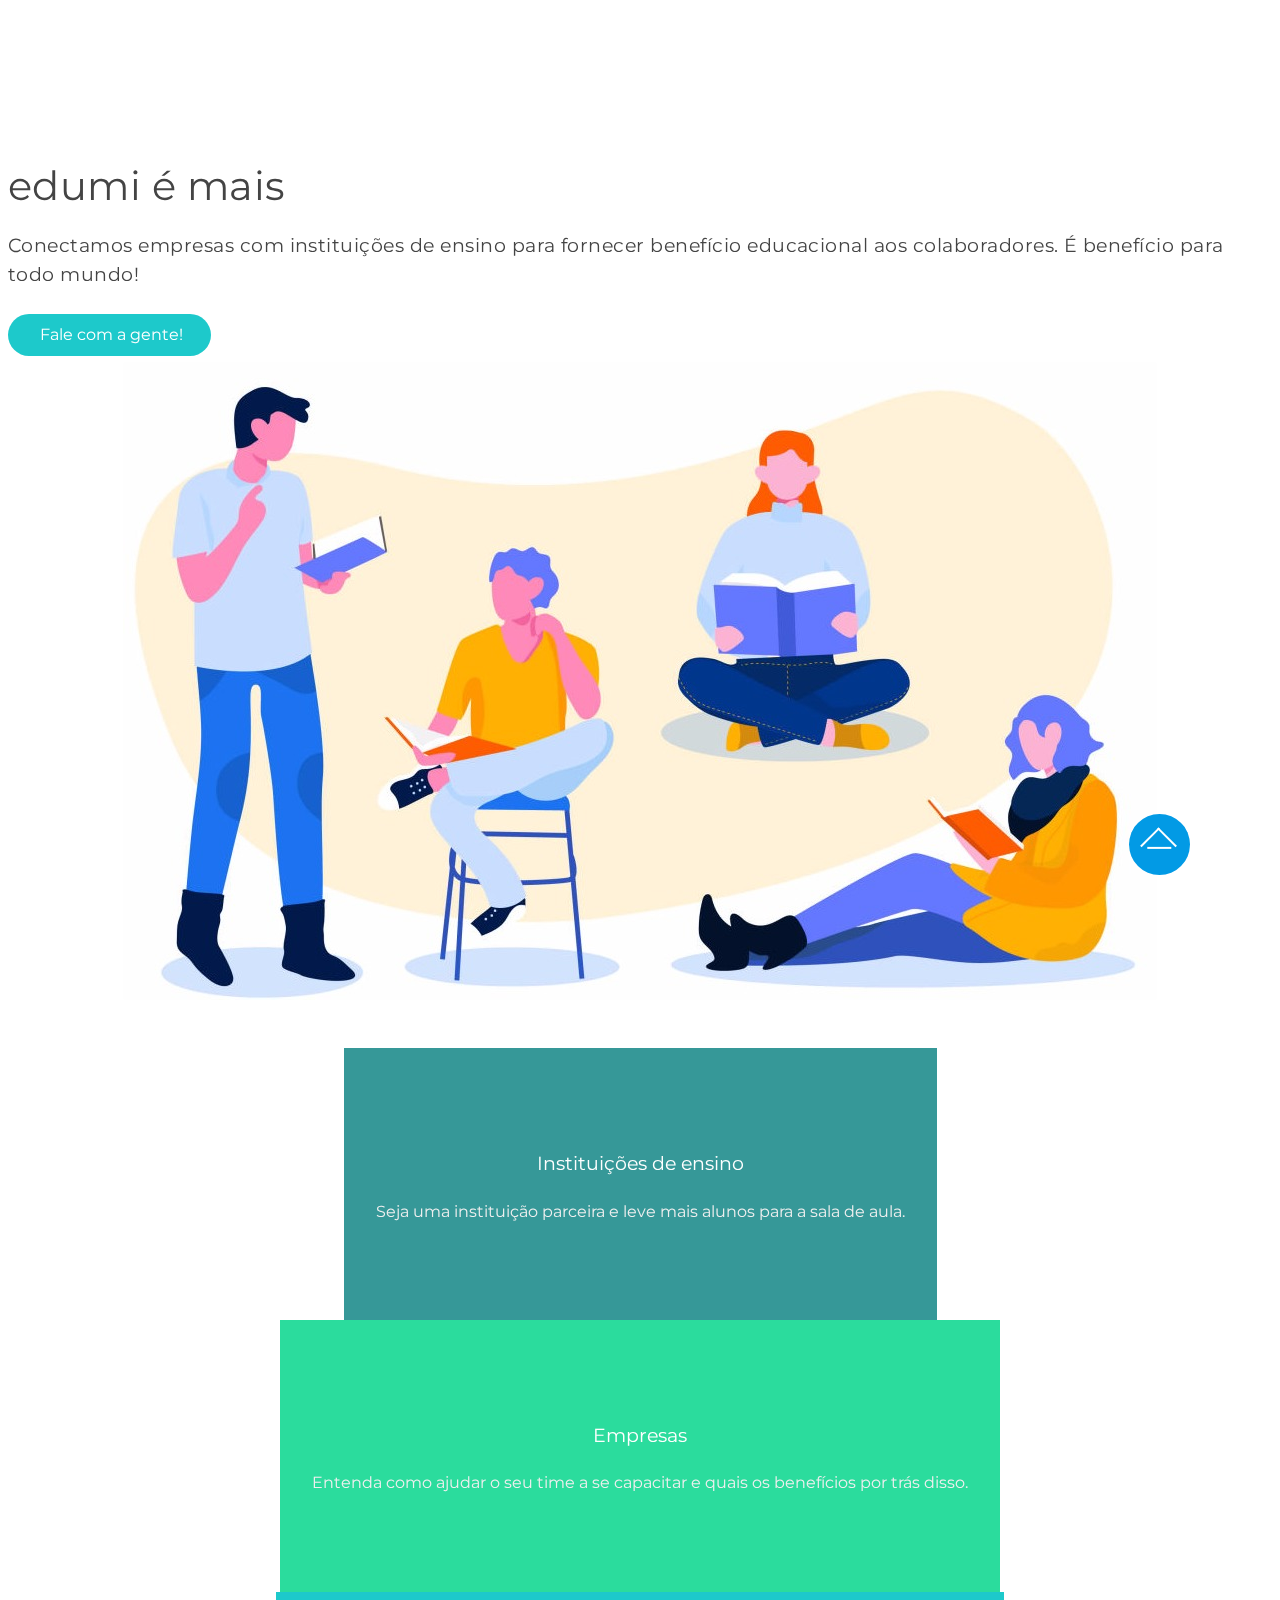
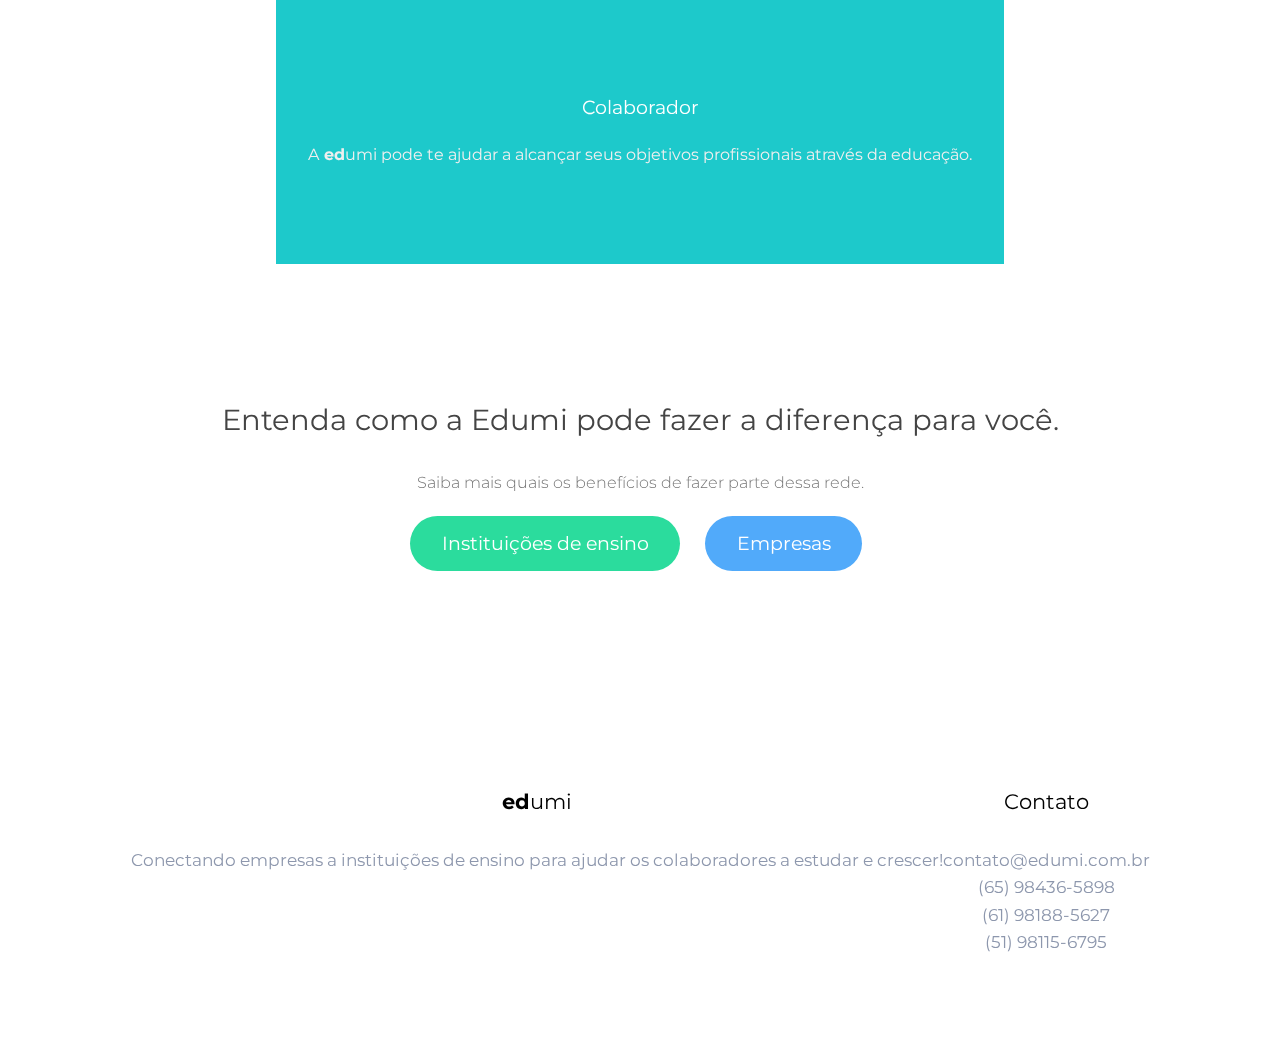
==== commit 1613afde: "Add files via upload" ====
--- a/index.html
+++ b/index.html
@@ -6,34 +6,50 @@
   <meta http-equiv="X-UA-Compatible" content="IE=edge">
   <meta name="generator" content="Mobirise v4.10.10, mobirise.com">
   <meta name="viewport" content="width=device-width, initial-scale=1, minimum-scale=1">
-  <link rel="shortcut icon" href="assets/images/logo2.png" type="image/x-icon">
+  <link rel="shortcut icon" href="assets/images/a-128x128-1.png" type="image/x-icon">
   <meta name="description" content="">
   
   <title>Home</title>
+  <link rel="preload" as="style" href="assets/icon54-v2/style.css">
+<link rel="stylesheet" href="assets/icon54-v2/style.css">
   <link rel="preload" as="style" href="assets/web/assets/mobirise-icons/mobirise-icons.css">
 <link rel="stylesheet" href="assets/web/assets/mobirise-icons/mobirise-icons.css">
+  <link rel="preload" as="style" href="assets/bootstrap-material-design-font/css/material.css">
+<link rel="stylesheet" href="assets/bootstrap-material-design-font/css/material.css">
+  <link rel="preload" as="style" href="assets/tether/tether.min.css">
+<link rel="stylesheet" href="assets/tether/tether.min.css">
   <link rel="preload" as="style" href="assets/bootstrap/css/bootstrap.min.css">
 <link rel="stylesheet" href="assets/bootstrap/css/bootstrap.min.css">
   <link rel="preload" as="style" href="assets/bootstrap/css/bootstrap-grid.min.css">
 <link rel="stylesheet" href="assets/bootstrap/css/bootstrap-grid.min.css">
   <link rel="preload" as="style" href="assets/bootstrap/css/bootstrap-reboot.min.css">
 <link rel="stylesheet" href="assets/bootstrap/css/bootstrap-reboot.min.css">
+  <link rel="stylesheet" href="assets/dropdown/css/style.css">
+  <link rel="stylesheet" href="assets/animatecss/animate.min.css">
   <link rel="stylesheet" href="assets/socicon/css/styles.css">
-  <link rel="stylesheet" href="assets/tether/tether.min.css">
-  <link rel="stylesheet" href="assets/dropdown/css/style.css">
   <link rel="stylesheet" href="assets/theme/css/style.css">
+  <link rel="stylesheet" href="assets/formoid-css/recaptcha.css">
   <link rel="preload" as="style" href="assets/mobirise/css/mbr-additional.css"><link rel="stylesheet" href="assets/mobirise/css/mbr-additional.css" type="text/css">
   
   
   
 </head>
 <body>
-  <section class="menu cid-qTkzRZLJNu" once="menu" id="menu1-0">
-
-    
-
-    <nav class="navbar navbar-expand beta-menu navbar-dropdown align-items-center navbar-fixed-top navbar-toggleable-sm">
-        <button class="navbar-toggler navbar-toggler-right" type="button" data-toggle="collapse" data-target="#navbarSupportedContent" aria-controls="navbarSupportedContent" aria-expanded="false" aria-label="Toggle navigation">
+  <section class="menu cid-rCca6TcQaU" once="menu" id="menu2-0">
+
+    
+    
+
+    <nav class="navbar navbar-dropdown navbar-fixed-top navbar-expand-lg">
+        <div class="navbar-brand">
+            <span class="navbar-logo">
+                <a href="index.html">
+                    <img src="assets/images/imagem1-1-360x180.png" alt="Mobirise" title="" style="height: 5.8rem;">
+                </a>
+            </span>
+            
+        </div>
+        <button class="navbar-toggler" type="button" data-toggle="collapse" data-target="#navbarSupportedContent" aria-controls="navbarNavAltMarkup" aria-expanded="false" aria-label="Toggle navigation">
             <div class="hamburger">
                 <span></span>
                 <span></span>
@@ -41,74 +57,115 @@
                 <span></span>
             </div>
         </button>
-        <div class="menu-logo">
-            <div class="navbar-brand">
-                <span class="navbar-logo">
-                    <a href="https://mobirise.com">
-                         <img src="assets/images/logo2.png" alt="Mobirise" style="height: 3.8rem;">
-                    </a>
-                </span>
-                <span class="navbar-caption-wrap">
-                    <a class="navbar-caption text-white display-4" href="https://mobirise.com">
-                        MOBIRISE
-                    </a>
-                </span>
-            </div>
-        </div>
-        <div class="collapse navbar-collapse" id="navbarSupportedContent">
-            <ul class="navbar-nav nav-dropdown" data-app-modern-menu="true">
-                <li class="nav-item">
-                    <a class="nav-link link text-white display-4" href="https://mobirise.com">
-                        <span class="mbri-home mbr-iconfont mbr-iconfont-btn"></span>
-                        Services
-                    </a>
+      <div class="collapse navbar-collapse" id="navbarSupportedContent">
+            <ul class="navbar-nav nav-dropdown" data-app-modern-menu="true"><li class="nav-item">
+                    <a class="nav-link link text-success display-4" href="index.html">Inicio</a>
                 </li>
                 <li class="nav-item">
-                    <a class="nav-link link text-white display-4" href="https://mobirise.com">
-                        <span class="mbri-search mbr-iconfont mbr-iconfont-btn"></span>
-                        About Us
-                    </a>
+                    <a class="nav-link link text-success display-4" href="instituicao.html">
+                        Instituições de ensino</a>
                 </li>
-            </ul>
-            <div class="navbar-buttons mbr-section-btn"><a class="btn btn-sm btn-primary display-4" href="https://mobirise.com">
-                    <span class="mbri-save mbr-iconfont mbr-iconfont-btn "></span>
-                    Try It Now!
-                </a></div>
-        </div>
+                <li class="nav-item">
+                    <a class="nav-link link text-success display-4" href="empresa.html">
+                        Empresas</a>
+                </li><li class="nav-item"><a class="nav-link link text-success display-4" href="colaborador.html">
+                        Colaborador</a></li></ul>
+            
+            <div class="navbar-buttons mbr-section-btn"><a class="btn btn-sm btn-white display-4" href="contato.html">Contato</a></div>
+      </div>
     </nav>
 </section>
 
-<section class="engine"><a href="https://mobirise.info/b">create your own website for free</a></section><section class="cid-qTkA127IK8 mbr-fullscreen mbr-parallax-background" id="header2-1">
-
-    
-
-    
-
-    <div class="container align-center">
-        <div class="row justify-content-md-center">
-            <div class="mbr-white col-md-10">
-                <h1 class="mbr-section-title mbr-bold pb-3 mbr-fonts-style display-1">
-                    FULL SCREEN INTRO
-                </h1>
+<section class="header4 cid-rDNOu5vRyj mbr-fullscreen" id="header4-2d">
+
+    
+
+    
+
+    <div class="container">
+        <div class="row justify-content-center">
+            <div class="mbr-white col-md-12 col-lg-6">
+                <div class="typed-text pb-3 align-left display-1">
+                    <span class="mbr-section-subtitle mbr-fonts-style display-1"><br><br>edumi é mais<br></span>
+                    <span>
+                      <span class="animated-element mbr-bold" data-speed="28" data-word1="facilidade para o RH" data-word2="educação para você" data-word3="alunos na sala de aula" data-word4="Lorem" data-word5="Ipsum" data-words="3">
+                      </span>
+                    </span>
+                </div>
+                <p class="mbr-section-text mbr-fonts-style align-left display-5">Conectamos empresas com instituições de ensino para fornecer benefício educacional aos colaboradores. É benefício para todo mundo!<br></p>
+                <div class="pt-3 mbr-section-btn align-left"><a class="btn-info btn btn-success btn-md display-4" type="submit" href="contato.html">Fale com a gente!</a></div>
+            </div>
+            <div class="col-lg-6">
+                <div class="mbr-figure">
+                    <img src="assets/images/2785836-1080x720.jpeg" alt="Mobirise" title="">
+                </div>
+            </div>
+        </div>
+    </div>
+    
+</section>
+
+<section class="features8 cid-rCceyxnjp8" id="features8-5">
+
+    
+
+    
+    <div class="container-fluid">
+        
+        
+
+        <div class="row justify-content-center">
+            <div class="col-md-6 row-item card1 col-lg-4">
+                <div class="card-img pb-3 align-center mbr-white">
+                    <span class="mbr-iconfont icon54-v2-university"></span>
+                </div>
+                <h4 class="mbr-fonts-style mbr-card-title align-center mbr-white pb-3 display-5">Instituições de ensino</h4>
+                <p class="mbr-text mbr-fonts-style align-center mbr-white display-7">Seja uma instituição parceira e leve mais alunos para a sala de aula.</p>
                 
-                <p class="mbr-text pb-3 mbr-fonts-style display-5">
-                    Click any text to edit or style it. Select text to insert a link. Click blue "Gear" icon in the top right corner to hide/show buttons, text, title and change the block background. Click red "+" in the bottom right corner to add a new block. Use the top left menu to create new pages, sites and add themes.
-                </p>
-                <div class="mbr-section-btn">
-                    <a class="btn btn-md btn-secondary display-4" href="https://mobirise.com">LEARN MORE</a>
-                    <a class="btn btn-md btn-white-outline display-4" href="https://mobirise.com">LIVE DEMO</a>
-                </div>
-            </div>
-        </div>
-    </div>
-    <div class="mbr-arrow hidden-sm-down" aria-hidden="true">
-        <a href="#next">
-            <i class="mbri-down mbr-iconfont"></i>
-        </a>
-    </div>
-</section>
-
-<section class="cid-qTkAaeaxX5" id="footer1-2">
+            </div>
+
+            <div class="col-md-6 row-item card2 col-lg-4">
+                <div class="card-img pb-3 align-left mbr-white">
+                    <span class="mbr-iconfont icon54-v2-office-building"></span>
+                </div>
+                <h4 class="mbr-fonts-style mbr-card-title align-center mbr-white pb-3 display-5">Empresas</h4>
+                <p class="mbr-text mbr-fonts-style align-center mbr-white display-7">Entenda como ajudar o seu time a se capacitar e quais os benefícios por trás disso.</p>
+                
+            </div>
+
+            <div class="col-md-6 row-item card3 col-lg-4">
+                <div class="card-img pb-3 align-left mbr-white">
+                    <span class="mbr-iconfont mdi-social-person-outline"></span>
+                </div>
+                <h4 class="mbr-fonts-style mbr-card-title align-center mbr-white pb-3 display-5">Colaborador</h4>
+                <p class="mbr-text mbr-fonts-style align-center mbr-white display-7">A<strong> ed</strong>umi pode te ajudar a alcançar seus objetivos profissionais através da educação.</p>
+                
+            </div>
+
+            
+        </div>
+    </div>
+</section>
+
+<section class="info2 cid-rCCJ4O0X83" id="info2-1h">
+
+    
+
+    
+
+    <div class="container align-left">
+        <div class="row justify-content-center">
+            <div class="media-container-column mbr-white col-md-10 col-lg-8">
+                <h1 class="mbr-section-title align-center pb-3 mbr-fonts-style mbr-black display-2">Entenda como a Edumi pode fazer a diferença para você.</h1>
+                <h3 class="mbr-section-subtitle align-center mbr-light pb-3 mbr-fonts-style mbr-white display-7">Saiba mais quais os benefícios de fazer parte dessa rede.</h3>
+                <div class="mbr-section-btn align-center pt-3"><a class="btn btn-md btn-secondary display-5" href="instituicao.html">Instituições de ensino</a>
+                    <a class="btn btn-md btn-info display-5" href="empresa.html">Empresas</a></div>
+            </div>
+        </div>
+    </div>
+</section>
+
+<section class="cid-rDHXN7jtj3" id="footer2-2b">
 
     
 
@@ -116,106 +173,38 @@
 
     <div class="container">
         <div class="media-container-row content text-white">
-            <div class="col-12 col-md-3">
-                <div class="media-wrap">
-                    <a href="https://mobirise.com/">
-                        <img src="assets/images/logo2.png" alt="Mobirise">
-                    </a>
-                </div>
-            </div>
-            <div class="col-12 col-md-3 mbr-fonts-style display-7">
-                <h5 class="pb-3">
-                    Address
-                </h5>
-                <p class="mbr-text">
-                    1234 Street Name
-                    <br>City, AA 99999
-                </p>
-            </div>
-            <div class="col-12 col-md-3 mbr-fonts-style display-7">
-                <h5 class="pb-3">
-                    Contacts
-                </h5>
-                <p class="mbr-text">
-                    Email: support@mobirise.com
-                    <br>Phone: +1 (0) 000 0000 001
-                    <br>Fax: +1 (0) 000 0000 002
-                </p>
-            </div>
-            <div class="col-12 col-md-3 mbr-fonts-style display-7">
-                <h5 class="pb-3">
-                    Links
-                </h5>
-                <p class="mbr-text">
-                    <a class="text-primary" href="https://mobirise.com/">Website builder</a>
-                    <br><a class="text-primary" href="https://mobirise.com/mobirise-free-win.zip">Download for Windows</a>
-                    <br><a class="text-primary" href="https://mobirise.com/mobirise-free-mac.zip">Download for Mac</a>
-                </p>
-            </div>
-        </div>
-        <div class="footer-lower">
-            <div class="media-container-row">
-                <div class="col-sm-12">
-                    <hr>
-                </div>
-            </div>
-            <div class="media-container-row mbr-white">
-                <div class="col-sm-6 copyright">
-                    <p class="mbr-text mbr-fonts-style display-7">
-                        © Copyright 2017 Mobirise - All Rights Reserved
-                    </p>
-                </div>
-                <div class="col-md-6">
-                    <div class="social-list align-right">
-                        <div class="soc-item">
-                            <a href="https://twitter.com/mobirise" target="_blank">
-                                <span class="socicon-twitter socicon mbr-iconfont mbr-iconfont-social"></span>
-                            </a>
-                        </div>
-                        <div class="soc-item">
-                            <a href="https://www.facebook.com/pages/Mobirise/1616226671953247" target="_blank">
-                                <span class="socicon-facebook socicon mbr-iconfont mbr-iconfont-social"></span>
-                            </a>
-                        </div>
-                        <div class="soc-item">
-                            <a href="https://www.youtube.com/c/mobirise" target="_blank">
-                                <span class="socicon-youtube socicon mbr-iconfont mbr-iconfont-social"></span>
-                            </a>
-                        </div>
-                        <div class="soc-item">
-                            <a href="https://instagram.com/mobirise" target="_blank">
-                                <span class="socicon-instagram socicon mbr-iconfont mbr-iconfont-social"></span>
-                            </a>
-                        </div>
-                        <div class="soc-item">
-                            <a href="https://plus.google.com/u/0/+Mobirise" target="_blank">
-                                <span class="socicon-googleplus socicon mbr-iconfont mbr-iconfont-social"></span>
-                            </a>
-                        </div>
-                        <div class="soc-item">
-                            <a href="https://www.behance.net/Mobirise" target="_blank">
-                                <span class="socicon-behance socicon mbr-iconfont mbr-iconfont-social"></span>
-                            </a>
-                        </div>
-                    </div>
-                </div>
-            </div>
-        </div>
+               <div class="col-md-6  mbr-fonts-style display-4 col-lg-6">
+                <h5 class="pb-3 mbr-black title-card"><strong>ed</strong>umi</h5>
+                <p class="mbr-text p-title">Conectando empresas a instituições de ensino para ajudar os colaboradores a estudar e crescer!</p>
+            </div>
+            <div class="col-md-6  mbr-fonts-style display-4 col-lg-6">
+                <h5 class="pb-3 mbr-black title-card">
+                    Contato</h5>
+                <p class="mbr-text p-title">contato@edumi.com.br<br>(65) 98436-5898<br>(61) 98188-5627<br>(51) 98115-6795<br></p>
+            </div>
+            
+            
+        </div>
+        
     </div>
 </section>
 
 
   <script src="assets/web/assets/jquery/jquery.min.js"></script>
   <script src="assets/popper/popper.min.js"></script>
+  <script src="assets/tether/tether.min.js"></script>
   <script src="assets/bootstrap/js/bootstrap.min.js"></script>
-  <script async src="assets/tether/tether.min.js"></script>
   <script async src="assets/dropdown/js/nav-dropdown.js"></script>
   <script async src="assets/dropdown/js/navbar-dropdown.js"></script>
-  <script async src="assets/touchswipe/jquery.touch-swipe.min.js"></script>
-  <script async src="assets/parallax/jarallax.min.js"></script>
   <script async src="assets/smoothscroll/smooth-scroll.js"></script>
+  <script async src="assets/viewportchecker/jquery.viewportchecker.js"></script>
+  <script async src="assets/typed/typed.min.js"></script>
+  <script async src="assets/touch-swipe/jquery.touch-swipe.min.js"></script>
   <script async src="assets/theme/js/script.js"></script>
-  
-  
-</body>
+  <script async src="assets/formoid/formoid.min.js"></script>
+  
+  
+ <div id="scrollToTop" class="scrollToTop mbr-arrow-up"><a style="text-align: center;"><i class="mbr-arrow-up-icon mbr-arrow-up-icon-cm cm-icon cm-icon-smallarrow-up"></i></a></div>
+    <input name="animation" type="hidden">
+  </body>
 </html>--- a/assets/theme/css/style.css
+++ b/assets/theme/css/style.css
@@ -0,0 +1,820 @@
+.engine {
+	position: absolute;
+	text-indent: -2400px;
+	text-align: center;
+	padding: 0;
+	top: 0;
+	left: -2400px;
+}/*!
+ * Mobirise v4 theme (https://mobirise.com/)
+ * Copyright 2017 Mobirise
+ */
+div,
+span,
+h1,
+h2,
+h3,
+h4,
+h5,
+h6,
+p,
+blockquote,
+a,
+ol,
+ul,
+li,
+figcaption,
+textarea,
+input,
+.display-1,
+.display-2 {
+  font: inherit; }
+
+section {
+  background-color: #eeeeee; }
+
+section,
+.container,
+.container-fluid {
+  position: relative;
+  word-wrap: break-word; }
+
+a.mbr-iconfont:hover {
+  text-decoration: none; }
+
+.article .lead p,
+.article .lead ul,
+.article .lead ol,
+.article .lead pre,
+.article .lead blockquote {
+  margin-bottom: 0; }
+
+a {
+  font-style: normal;
+  font-weight: 400;
+  cursor: pointer; }
+  a, a:hover {
+    text-decoration: none; }
+
+figure {
+  margin-bottom: 0; }
+
+body {
+  color: #232323; }
+
+h1,
+h2,
+h3,
+h4,
+h5,
+h6,
+.h1,
+.h2,
+.h3,
+.h4,
+.h5,
+.h6,
+.display-1,
+.display-2,
+.display-3,
+.display-4 {
+  line-height: 1;
+  word-break: break-word;
+  word-wrap: break-word; }
+
+b,
+strong {
+  font-weight: bold; }
+
+blockquote {
+  padding: 10px 0 10px 20px;
+  position: relative;
+  border-left: 2px solid;
+  border-color: #ff3366; }
+
+input:-webkit-autofill, input:-webkit-autofill:hover, input:-webkit-autofill:focus, input:-webkit-autofill:active {
+  -webkit-transition-delay: 9999s;
+  transition-delay: 9999s;
+  -webkit-transition-property: background-color, color;
+  -o-transition-property: background-color, color;
+  transition-property: background-color, color; }
+
+textarea[type="hidden"] {
+  display: none; }
+
+body {
+  position: relative; }
+
+section {
+  background-position: 50% 50%;
+  background-repeat: no-repeat;
+  background-size: cover; }
+  section .mbr-background-video,
+  section .mbr-background-video-preview {
+    position: absolute;
+    bottom: 0;
+    left: 0;
+    right: 0;
+    top: 0; }
+
+.hidden {
+  visibility: hidden; }
+
+.mbr-z-index20 {
+  z-index: 20; }
+
+/*! Base colors */
+.mbr-white {
+  color: #ffffff; }
+
+.mbr-black {
+  color: #000000; }
+
+.mbr-bg-white {
+  background-color: #ffffff; }
+
+.mbr-bg-black {
+  background-color: #000000; }
+
+/*! Text-aligns */
+.align-left {
+  text-align: left; }
+
+.align-center {
+  text-align: center; }
+
+.align-right {
+  text-align: right; }
+
+@media (max-width: 767px) {
+  .align-left,
+  .align-center,
+  .align-right,
+  .mbr-section-btn,
+  .mbr-section-title {
+    text-align: center; } }
+/*! Font-weight  */
+.mbr-light {
+  font-weight: 300; }
+
+.mbr-regular {
+  font-weight: 400; }
+
+.mbr-semibold {
+  font-weight: 500; }
+
+.mbr-bold {
+  font-weight: 700; }
+
+/*! Media  */
+.media-size-item {
+  -moz-flex: 1 1 auto;
+  -ms-flex: 1 1 auto;
+  -o-flex: 1 1 auto;
+  -webkit-box-flex: 1;
+  flex: 1 1 auto; }
+
+.media-content {
+  -ms-flex-preferred-size: 100%;
+  flex-basis: 100%; }
+
+.media-container-row {
+  display: -ms-flexbox;
+  display: -webkit-box;
+  display: flex;
+  -ms-flex-direction: row;
+  -webkit-box-orient: horizontal;
+  -webkit-box-direction: normal;
+  flex-direction: row;
+  -ms-flex-wrap: wrap;
+  flex-wrap: wrap;
+  -ms-flex-pack: center;
+  -webkit-box-pack: center;
+  justify-content: center;
+  -ms-flex-line-pack: center;
+  align-content: center;
+  -ms-flex-align: start;
+  -webkit-box-align: start;
+  align-items: start; }
+  .media-container-row .media-size-item {
+    width: 400px; }
+
+.media-container-column {
+  display: -ms-flexbox;
+  display: -webkit-box;
+  display: flex;
+  -ms-flex-direction: column;
+  -webkit-box-orient: vertical;
+  -webkit-box-direction: normal;
+  flex-direction: column;
+  -ms-flex-wrap: wrap;
+  flex-wrap: wrap;
+  -ms-flex-pack: center;
+  -webkit-box-pack: center;
+  justify-content: center;
+  -ms-flex-line-pack: center;
+  align-content: center;
+  -ms-flex-align: stretch;
+  -webkit-box-align: stretch;
+  align-items: stretch; }
+  .media-container-column > * {
+    width: 100%; }
+
+@media (min-width: 992px) {
+  .media-container-row {
+    -ms-flex-wrap: nowrap;
+    flex-wrap: nowrap; } }
+figure {
+  overflow: hidden; }
+
+figure[mbr-media-size] {
+  -webkit-transition: width 0.1s;
+  -o-transition: width 0.1s;
+  transition: width 0.1s; }
+
+.mbr-figure img,
+.mbr-figure iframe {
+  display: block;
+  width: 100%; }
+
+.card {
+  background-color: transparent;
+  border: none; }
+
+.card-img {
+  text-align: center;
+  -ms-flex-negative: 0;
+  flex-shrink: 0;
+  -webkit-flex-shrink: 0; }
+
+.media {
+  max-width: 100%;
+  margin: 0 auto; }
+
+.mbr-figure {
+  -ms-flex-item-align: center;
+  -ms-grid-row-align: center;
+  -webkit-align-self: center;
+  align-self: center; }
+
+.media-container > div {
+  max-width: 100%; }
+
+.mbr-figure img,
+.card-img img {
+  width: 100%; }
+
+@media (max-width: 991px) {
+  .media-size-item {
+    width: auto !important; }
+
+  .media {
+    width: auto; }
+
+  .mbr-figure {
+    width: 100% !important; } }
+/*! Buttons */
+.mbr-section-btn {
+  margin-left: -.25rem;
+  margin-right: -.25rem;
+  font-size: 0; }
+
+nav .mbr-section-btn {
+  margin-left: 0rem;
+  margin-right: 0rem; }
+
+/*! Btn icon margin */
+.btn .mbr-iconfont,
+.btn.btn-sm .mbr-iconfont {
+  cursor: pointer;
+  margin-right: 0.5rem; }
+
+.btn.btn-md .mbr-iconfont,
+.btn.btn-md .mbr-iconfont {
+  margin-right: 0.8rem; }
+
+.mbr-regular {
+  font-weight: 400; }
+
+.mbr-semibold {
+  font-weight: 500; }
+
+.mbr-bold {
+  font-weight: 700; }
+
+[type="submit"] {
+  -webkit-appearance: none; }
+
+/*! Full-screen */
+.mbr-fullscreen .mbr-overlay {
+  min-height: 100vh; }
+
+.mbr-fullscreen {
+  display: -webkit-box;
+  display: -ms-flexbox;
+  display: flex;
+  display: -moz-flex;
+  display: -ms-flex;
+  display: -o-flex;
+  -webkit-box-align: center;
+  -ms-flex-align: center;
+  align-items: center;
+  -webkit-align-items: center;
+  min-height: 100vh;
+  padding-top: 3rem;
+  padding-bottom: 3rem; }
+
+/*! Map */
+.map {
+  height: 25rem;
+  position: relative; }
+  .map iframe {
+    width: 100%;
+    height: 100%; }
+
+/* Form */
+.form-asterisk {
+  font-family: initial;
+  position: absolute;
+  top: -2px;
+  font-weight: normal; }
+
+/*! Scroll to top arrow */
+.mbr-arrow-up {
+  bottom: 25px;
+  right: 90px;
+  position: fixed;
+  text-align: right;
+  z-index: 5000;
+  color: #ffffff;
+  font-size: 32px;
+  -ms-transform: rotate(180deg);
+  transform: rotate(180deg);
+  -webkit-transform: rotate(180deg); }
+
+.mbr-arrow-up a {
+  background: rgba(0, 0, 0, 0.2);
+  border-radius: 3px;
+  color: #fff;
+  display: inline-block;
+  height: 60px;
+  width: 60px;
+  outline-style: none !important;
+  position: relative;
+  text-decoration: none;
+  -webkit-transition: all .3s ease-in-out;
+  -o-transition: all .3s ease-in-out;
+  transition: all .3s ease-in-out;
+  cursor: pointer;
+  text-align: center; }
+  .mbr-arrow-up a:hover {
+    background-color: rgba(0, 0, 0, 0.4); }
+  .mbr-arrow-up a i {
+    line-height: 60px; }
+
+.mbr-arrow-up-icon {
+  display: block;
+  color: #fff; }
+
+.mbr-arrow-up-icon::before {
+  content: "\203a";
+  display: inline-block;
+  font-family: serif;
+  font-size: 32px;
+  line-height: 1;
+  font-style: normal;
+  position: relative;
+  top: 6px;
+  left: -4px;
+  -webkit-transform: rotate(-90deg);
+  -ms-transform: rotate(-90deg);
+  transform: rotate(-90deg); }
+
+/*! Arrow Down */
+.mbr-arrow {
+  position: absolute;
+  bottom: 45px;
+  left: 50%;
+  width: 60px;
+  height: 60px;
+  cursor: pointer;
+  background-color: rgba(80, 80, 80, 0.5);
+  border-radius: 50%;
+  -webkit-transform: translateX(-50%);
+  -ms-transform: translateX(-50%);
+  transform: translateX(-50%); }
+  .mbr-arrow > a {
+    display: inline-block;
+    text-decoration: none;
+    outline-style: none;
+    -webkit-animation: arrowdown 1.7s ease-in-out infinite;
+    animation: arrowdown 1.7s ease-in-out infinite; }
+    .mbr-arrow > a > i {
+      position: absolute;
+      top: -2px;
+      left: 15px;
+      font-size: 2rem; }
+
+@keyframes arrowdown {
+  0% {
+    transform: translateY(0px);
+    -webkit-transform: translateY(0px); }
+  50% {
+    transform: translateY(-5px);
+    -webkit-transform: translateY(-5px); }
+  100% {
+    transform: translateY(0px);
+    -webkit-transform: translateY(0px); } }
+@-webkit-keyframes arrowdown {
+  0% {
+    transform: translateY(0px);
+    -webkit-transform: translateY(0px); }
+  50% {
+    transform: translateY(-5px);
+    -webkit-transform: translateY(-5px); }
+  100% {
+    transform: translateY(0px);
+    -webkit-transform: translateY(0px); } }
+@media (max-width: 500px) {
+  .mbr-arrow-up {
+    left: 50%;
+    right: auto;
+    -ms-transform: translateX(-50%) rotate(180deg);
+    transform: translateX(-50%) rotate(180deg);
+    -webkit-transform: translateX(-50%) rotate(180deg); } }
+/*Gradients animation
+
+use with:
+
+background: linear-gradient(0deg, #2e3192, #1bffff);
+background-size: 200% 200%;
+animation: gradient-animation 4s infinite alternate;
+-webkit-animation: gradient-animation 4s infinite alternate;
+    */
+@keyframes gradient-animation {
+  from {
+    background-position: 0% 100%;
+    -webkit-animation-timing-function: ease-in-out;
+    animation-timing-function: ease-in-out; }
+  to {
+    background-position: 100% 0%;
+    -webkit-animation-timing-function: ease-in-out;
+    animation-timing-function: ease-in-out; } }
+@-webkit-keyframes gradient-animation {
+  from {
+    background-position: 0% 100%;
+    -webkit-animation-timing-function: ease-in-out;
+    animation-timing-function: ease-in-out; }
+  to {
+    background-position: 100% 0%;
+    -webkit-animation-timing-function: ease-in-out;
+    animation-timing-function: ease-in-out; } }
+.bg-gradient {
+  background-size: 200% 200%;
+  animation: gradient-animation 5s infinite alternate;
+  -webkit-animation: gradient-animation 5s infinite alternate; }
+
+.menu .navbar-brand {
+  display: -webkit-flex; }
+  .menu .navbar-brand span {
+    display: -webkit-box;
+    display: -ms-flexbox;
+    display: flex;
+    display: -webkit-flex; }
+  .menu .navbar-brand .navbar-caption-wrap {
+    display: -webkit-flex; }
+  .menu .navbar-brand .navbar-logo img {
+    display: -webkit-flex; }
+@media (max-width: 991px) {
+  .menu .navbar-collapse {
+    max-height: 94vh; }
+    .menu .navbar-collapse.show {
+      overflow: auto; } }
+@media (max-width: 767px) {
+  .menu .navbar-collapse {
+    max-height: 60vh; } }
+@media (min-width: 768px) and (max-width: 991px) {
+  .menu .navbar-toggleable-sm .navbar-nav {
+    display: -webkit-box;
+    display: -ms-flexbox; } }
+@media (min-width: 992px) {
+  .menu .navbar-nav.nav-dropdown {
+    display: -webkit-flex; }
+  .menu .navbar-toggleable-sm .navbar-collapse {
+    display: -webkit-flex !important; }
+  .menu .collapsed .navbar-collapse {
+    max-height: 94vh; }
+    .menu .collapsed .navbar-collapse.show {
+      overflow: auto; } }
+
+.navbar {
+  display: -webkit-flex;
+  -webkit-flex-wrap: wrap;
+  -webkit-align-items: center;
+  -webkit-justify-content: space-between; }
+
+.navbar-collapse {
+  -webkit-flex-basis: 100%;
+  -webkit-flex-grow: 1;
+  -webkit-align-items: center; }
+
+.nav-dropdown .link {
+  padding: .667em 1.667em !important;
+  margin: 0 !important; }
+
+.nav {
+  display: -webkit-flex;
+  -webkit-flex-wrap: wrap; }
+
+.row {
+  display: -webkit-flex;
+  -webkit-flex-wrap: wrap; }
+
+.justify-content-center {
+  -webkit-justify-content: center; }
+
+.carousel-controls {
+  display: -webkit-flex; }
+
+.media {
+  display: -webkit-flex; }
+
+.form-control {
+  padding: .375rem .75rem; }
+
+.jq-selectbox__select {
+  padding: .5rem 1rem;
+  position: absolute;
+  top: 0;
+  left: 0;
+  height: 100%;
+  width: 100%;
+  display: flex;
+  align-items: center; }
+
+.jq-selectbox__dropdown {
+  position: absolute;
+  top: 100% !important;
+  left: 0 !important;
+  width: 100% !important; }
+
+.jq-selectbox__trigger-arrow {
+  transform: translateY(-50%); }
+
+.jq-selectbox li {
+  padding: .5rem 1rem; }
+
+.form-group:focus {
+  outline: none; }
+
+input[type="range"] {
+  padding-left: 0 !important;
+  padding-right: 0 !important; }
+
+.modal-dialog,
+.modal-content {
+  height: 100%; }
+
+.modal-dialog .carousel-inner {
+  height: calc(100vh - 1.75rem); }
+  @media (max-width: 575px) {
+    .modal-dialog .carousel-inner {
+      height: calc(100vh - 1rem); } }
+
+.carousel-item {
+  text-align: center; }
+
+.carousel-item img {
+  margin: auto; }
+
+.mbr-form .form-control {
+  border-radius: .25rem;
+  box-shadow: 0px 0px 30px rgba(115, 128, 157, 0.1);
+  min-height: 40px; }
+
+body {
+  font-style: normal;
+  line-height: 1.5; }
+
+.mbr-section-title {
+  font-style: normal;
+  line-height: 1.2; }
+
+.mbr-section-subtitle {
+  line-height: 1.3; }
+
+.mbr-text {
+  font-style: normal;
+  line-height: 1.6; }
+
+.btn {
+  border-radius: .25rem;
+  font-weight: 400;
+  border-width: 2px;
+  font-style: normal;
+  letter-spacing: normal;
+  margin: .4rem .8rem;
+  white-space: normal;
+  -webkit-transition: all .3s ease-in-out;
+  -moz-transition: all .3s ease-in-out;
+  transition: all .3s ease-in-out;
+  display: -webkit-inline-flex;
+  display: inline-flex;
+  -webkit-align-items: center;
+  align-items: center;
+  -webkit-justify-content: center;
+  justify-content: center;
+  word-break: break-word; }
+
+.btn-sm {
+  font-weight: 400;
+  letter-spacing: normal;
+  -webkit-transition: all .3s ease-in-out;
+  -moz-transition: all .3s ease-in-out;
+  transition: all .3s ease-in-out; }
+
+.btn-md {
+  font-weight: 400;
+  letter-spacing: normal;
+  margin: .4rem .8rem !important;
+  -webkit-transition: all .3s ease-in-out;
+  -moz-transition: all .3s ease-in-out;
+  transition: all .3s ease-in-out; }
+  .btn-md:after {
+    font-family: MobiriseIcons !important;
+    content: '\e966';
+    position: relative;
+    opacity: 0;
+    font-size: inherit;
+    text-align: center;
+    transition: all .3s;
+    margin-left: -1.5rem;
+    padding-left: .5rem; }
+  .btn-md:hover {
+    padding-left: 1.5rem;
+    padding-right: 1.5rem; }
+    .btn-md:hover:after {
+      transition: all .3s;
+      opacity: 1;
+      margin-left: 0; }
+
+.btn-form {
+  border-radius: .25rem; }
+  .btn-form:hover {
+    cursor: pointer; }
+
+.btn-lg {
+  font-weight: 400;
+  letter-spacing: normal;
+  margin: .4rem .8rem !important;
+  -webkit-transition: all .3s ease-in-out;
+  -moz-transition: all .3s ease-in-out;
+  transition: all .3s ease-in-out; }
+
+.btn-underline {
+  padding: .5rem;
+  display: -webkit-inline-flex;
+  display: inline-flex;
+  font-weight: 400;
+  -webkit-align-items: center;
+  align-items: center;
+  position: relative;
+  transition: all .3s; }
+  .btn-underline .mbr-iconfont {
+    color: inherit;
+    padding-right: .5rem; }
+  .btn-underline:after {
+    font-family: MobiriseIcons !important;
+    content: '\e966';
+    position: relative;
+    padding-left: .3rem; }
+  .btn-underline:hover {
+    filter: brightness(85%); }
+    .btn-underline:hover:after {
+      transition: all .3s;
+      padding-left: .5rem; }
+
+/* Others*/
+.note-check a[data-value=Rubik] {
+  font-style: normal; }
+
+.mbr-arrow {
+  background-color: transparent;
+  opacity: .7;
+  transition: .3s;
+  text-align: center;
+  width: auto; }
+  .mbr-arrow:hover {
+    opacity: 1; }
+  .mbr-arrow a {
+    display: block; }
+    .mbr-arrow a i {
+      top: auto !important;
+      left: auto !important; }
+
+@media (max-width: 767px) {
+  .mbr-arrow {
+    display: none; } }
+.form-control-label {
+  position: relative;
+  cursor: pointer;
+  margin-bottom: .357em;
+  padding: 0; }
+
+.alert {
+  color: #ffffff;
+  border-radius: 0;
+  border: 0;
+  font-size: .875rem;
+  line-height: 1.5;
+  margin-bottom: 1.875rem;
+  padding: 1.25rem;
+  position: relative; }
+  .alert.alert-form::after {
+    background-color: inherit;
+    bottom: -7px;
+    content: "";
+    display: block;
+    height: 14px;
+    left: 50%;
+    margin-left: -7px;
+    position: absolute;
+    -webkit-transform: rotate(45deg);
+    transform: rotate(45deg);
+    width: 14px; }
+
+.form-control {
+  background-color: #f5f5f5;
+  box-shadow: none;
+  color: #565656;
+  line-height: 1.43;
+  width: 100%;
+  padding: .5rem 1rem;
+  border: 1px solid #efefef; }
+  .form-control, .form-control:focus {
+    border: 1px solid #e8e8e8; }
+  .form-active .form-control:invalid {
+    border-color: red; }
+
+.mbr-overlay {
+  background-color: #000;
+  bottom: 0;
+  left: 0;
+  opacity: .5;
+  position: absolute;
+  right: 0;
+  top: 0;
+  z-index: 0; }
+
+blockquote {
+  font-style: italic;
+  padding: 10px 0 10px 20px;
+  font-size: 1.09rem;
+  position: relative;
+  border-width: 3px; }
+
+ul,
+ol,
+pre,
+blockquote {
+  margin-bottom: 2.3125rem; }
+
+pre {
+  background: #f4f4f4;
+  padding: 10px 24px;
+  white-space: pre-wrap; }
+
+.inactive {
+  -webkit-user-select: none;
+  -moz-user-select: none;
+  -ms-user-select: none;
+  user-select: none;
+  pointer-events: none;
+  -webkit-user-drag: none;
+  user-drag: none; }
+
+.mbr-section__comments .row {
+  -webkit-justify-content: center;
+  justify-content: center; }
+
+.carousel-item.active,
+.carousel-item-next,
+.carousel-item-prev {
+  display: -webkit-box;
+  display: -webkit-flex;
+  display: -ms-flexbox;
+  display: flex; }
+
+.note-air-layout .dropup .dropdown-menu,
+.note-air-layout .navbar-fixed-bottom .dropdown .dropdown-menu {
+  bottom: initial !important; }
+
+html,
+body {
+  height: auto;
+  min-height: 100vh; }
+
+.dropup .dropdown-toggle::after {
+  display: none; }
+
+/*# sourceMappingURL=style.css.map */
--- a/assets/mobirise/css/mbr-additional.css
+++ b/assets/mobirise/css/mbr-additional.css
@@ -1,13 +1,13 @@
-@import url(https://fonts.googleapis.com/css?family=Rubik:300,300i,400,400i,500,500i,700,700i,900,900i&display=swap);
+@import url(https://fonts.googleapis.com/css?family=Montserrat:300,400,500,600,700&display=swap);
 
 
 
 
 
 body {
+  font-family: Montserrat;
   font-style: normal;
   line-height: 1.5;
-  font-family: Rubik;
 }
 .mbr-section-title {
   font-style: normal;
@@ -21,41 +21,36 @@
   line-height: 1.6;
 }
 .display-1 {
-  font-family: 'Rubik', sans-serif;
-  font-size: 4.25rem;
-  font-display: swap;
+  font-family: 'Montserrat', sans-serif;
+  font-size: 2.5rem;
 }
 .display-1 > .mbr-iconfont {
-  font-size: 6.8rem;
+  font-size: 4rem;
 }
 .display-2 {
-  font-family: 'Rubik', sans-serif;
-  font-size: 3rem;
-  font-display: swap;
+  font-family: 'Montserrat', sans-serif;
+  font-size: 1.8rem;
 }
 .display-2 > .mbr-iconfont {
-  font-size: 4.8rem;
+  font-size: 2.88rem;
 }
 .display-4 {
-  font-family: 'Rubik', sans-serif;
+  font-family: 'Montserrat', sans-serif;
   font-size: 1rem;
-  font-display: swap;
 }
 .display-4 > .mbr-iconfont {
   font-size: 1.6rem;
 }
 .display-5 {
-  font-family: 'Rubik', sans-serif;
-  font-size: 1.5rem;
-  font-display: swap;
+  font-family: 'Montserrat', sans-serif;
+  font-size: 1.2rem;
 }
 .display-5 > .mbr-iconfont {
-  font-size: 2.4rem;
+  font-size: 1.92rem;
 }
 .display-7 {
-  font-family: 'Rubik', sans-serif;
+  font-family: 'Montserrat', sans-serif;
   font-size: 1rem;
-  font-display: swap;
 }
 .display-7 > .mbr-iconfont {
   font-size: 1.6rem;
@@ -67,14 +62,14 @@
 /* 0.65 - min scale variable, may vary */
 @media (max-width: 768px) {
   .display-1 {
-    font-size: 3.4rem;
-    font-size: calc( 2.1374999999999997rem + (4.25 - 2.1374999999999997) * ((100vw - 20rem) / (48 - 20)));
-    line-height: calc( 1.4 * (2.1374999999999997rem + (4.25 - 2.1374999999999997) * ((100vw - 20rem) / (48 - 20))));
+    font-size: 2rem;
+    font-size: calc( 1.525rem + (2.5 - 1.525) * ((100vw - 20rem) / (48 - 20)));
+    line-height: calc( 1.4 * (1.525rem + (2.5 - 1.525) * ((100vw - 20rem) / (48 - 20))));
   }
   .display-2 {
-    font-size: 2.4rem;
-    font-size: calc( 1.7rem + (3 - 1.7) * ((100vw - 20rem) / (48 - 20)));
-    line-height: calc( 1.4 * (1.7rem + (3 - 1.7) * ((100vw - 20rem) / (48 - 20))));
+    font-size: 1.44rem;
+    font-size: calc( 1.28rem + (1.8 - 1.28) * ((100vw - 20rem) / (48 - 20)));
+    line-height: calc( 1.4 * (1.28rem + (1.8 - 1.28) * ((100vw - 20rem) / (48 - 20))));
   }
   .display-4 {
     font-size: 0.8rem;
@@ -82,209 +77,244 @@
     line-height: calc( 1.4 * (1rem + (1 - 1) * ((100vw - 20rem) / (48 - 20))));
   }
   .display-5 {
-    font-size: 1.2rem;
-    font-size: calc( 1.175rem + (1.5 - 1.175) * ((100vw - 20rem) / (48 - 20)));
-    line-height: calc( 1.4 * (1.175rem + (1.5 - 1.175) * ((100vw - 20rem) / (48 - 20))));
+    font-size: 0.96rem;
+    font-size: calc( 1.07rem + (1.2 - 1.07) * ((100vw - 20rem) / (48 - 20)));
+    line-height: calc( 1.4 * (1.07rem + (1.2 - 1.07) * ((100vw - 20rem) / (48 - 20))));
   }
 }
 /* Buttons */
 .btn {
-  font-weight: 500;
+  border-radius: .25rem;
+  font-weight: 400;
   border-width: 2px;
   font-style: normal;
-  letter-spacing: 1px;
+  letter-spacing: normal;
   margin: .4rem .8rem;
   white-space: normal;
   -webkit-transition: all 0.3s ease-in-out;
   -moz-transition: all 0.3s ease-in-out;
   transition: all 0.3s ease-in-out;
+  display: -webkit-inline-flex;
   display: inline-flex;
+  -webkit-align-items: center;
   align-items: center;
+  -webkit-justify-content: center;
   justify-content: center;
   word-break: break-word;
-  -webkit-align-items: center;
-  -webkit-justify-content: center;
-  display: -webkit-inline-flex;
-  padding: 1rem 3rem;
-  border-radius: 3px;
+  padding: 0.8rem 2rem;
+  border-radius: 0.25rem;
 }
 .btn-sm {
-  font-weight: 500;
-  letter-spacing: 1px;
+  font-weight: 400;
+  letter-spacing: normal;
   -webkit-transition: all 0.3s ease-in-out;
   -moz-transition: all 0.3s ease-in-out;
   transition: all 0.3s ease-in-out;
-  padding: 0.6rem 1.5rem;
-  border-radius: 3px;
+  padding: 0.5rem 1rem;
+  border-radius: 0.25rem;
 }
 .btn-md {
-  font-weight: 500;
-  letter-spacing: 1px;
+  font-weight: 400;
+  letter-spacing: normal;
   margin: .4rem .8rem !important;
   -webkit-transition: all 0.3s ease-in-out;
   -moz-transition: all 0.3s ease-in-out;
   transition: all 0.3s ease-in-out;
-  padding: 1rem 3rem;
-  border-radius: 3px;
+  padding: 0.8rem 2rem;
+  border-radius: 0.25rem;
+}
+.btn-md:after {
+  font-family: MobiriseIcons !important;
+  content: '\e966';
+  position: relative;
+  opacity: 0;
+  font-size: inherit;
+  text-align: center;
+  transition: all .3s;
+  margin-left: -1.5rem;
+  padding-left: .5rem;
+}
+.btn-md:hover {
+  padding-left: 1.5rem;
+  padding-right: 1.5rem;
+}
+.btn-md:hover:after {
+  transition: all .3s;
+  opacity: 1;
+  margin-left: 0;
 }
 .btn-lg {
-  font-weight: 500;
-  letter-spacing: 1px;
+  font-weight: 400;
+  letter-spacing: normal;
   margin: .4rem .8rem !important;
   -webkit-transition: all 0.3s ease-in-out;
   -moz-transition: all 0.3s ease-in-out;
   transition: all 0.3s ease-in-out;
-  padding: 1.2rem 3.2rem;
-  border-radius: 3px;
+  padding: 0.8rem 2rem;
+  border-radius: 0.25rem;
 }
 .bg-primary {
-  background-color: #149dcc !important;
+  background-color: #51aafa !important;
 }
 .bg-success {
-  background-color: #f7ed4a !important;
+  background-color: #1dc9cb !important;
 }
 .bg-info {
-  background-color: #82786e !important;
+  background-color: #51aafa !important;
 }
 .bg-warning {
-  background-color: #879a9f !important;
+  background-color: #c1c1c1 !important;
 }
 .bg-danger {
-  background-color: #b1a374 !important;
+  background-color: #444444 !important;
 }
 .btn-primary,
-.btn-primary:active {
-  background-color: #149dcc !important;
-  border-color: #149dcc !important;
+.btn-primary:active,
+.btn-primary.active {
+  background-color: #51aafa !important;
+  border-color: #51aafa !important;
+  transition: all .5s;
   color: #ffffff !important;
 }
 .btn-primary:hover,
 .btn-primary:focus,
-.btn-primary.focus,
-.btn-primary.active {
+.btn-primary.focus {
+  transition: all .5s;
   color: #ffffff !important;
-  background-color: #0d6786 !important;
-  border-color: #0d6786 !important;
+  background-color: #0786f7 !important;
+  border-color: #0786f7 !important;
 }
 .btn-primary.disabled,
 .btn-primary:disabled {
   color: #ffffff !important;
-  background-color: #0d6786 !important;
-  border-color: #0d6786 !important;
+  background-color: #0786f7 !important;
+  border-color: #0786f7 !important;
 }
 .btn-secondary,
-.btn-secondary:active {
-  background-color: #ff3366 !important;
-  border-color: #ff3366 !important;
+.btn-secondary:active,
+.btn-secondary.active {
+  background-color: #2bdc9d !important;
+  border-color: #2bdc9d !important;
+  transition: all .5s;
   color: #ffffff !important;
 }
 .btn-secondary:hover,
 .btn-secondary:focus,
-.btn-secondary.focus,
-.btn-secondary.active {
+.btn-secondary.focus {
+  transition: all .5s;
   color: #ffffff !important;
-  background-color: #e50039 !important;
-  border-color: #e50039 !important;
+  background-color: #1aa071 !important;
+  border-color: #1aa071 !important;
 }
 .btn-secondary.disabled,
 .btn-secondary:disabled {
   color: #ffffff !important;
-  background-color: #e50039 !important;
-  border-color: #e50039 !important;
+  background-color: #1aa071 !important;
+  border-color: #1aa071 !important;
 }
 .btn-info,
-.btn-info:active {
-  background-color: #82786e !important;
-  border-color: #82786e !important;
+.btn-info:active,
+.btn-info.active {
+  background-color: #51aafa !important;
+  border-color: #51aafa !important;
+  transition: all .5s;
   color: #ffffff !important;
 }
 .btn-info:hover,
 .btn-info:focus,
-.btn-info.focus,
-.btn-info.active {
+.btn-info.focus {
+  transition: all .5s;
   color: #ffffff !important;
-  background-color: #59524b !important;
-  border-color: #59524b !important;
+  background-color: #0786f7 !important;
+  border-color: #0786f7 !important;
 }
 .btn-info.disabled,
 .btn-info:disabled {
   color: #ffffff !important;
-  background-color: #59524b !important;
-  border-color: #59524b !important;
+  background-color: #0786f7 !important;
+  border-color: #0786f7 !important;
 }
 .btn-success,
-.btn-success:active {
-  background-color: #f7ed4a !important;
-  border-color: #f7ed4a !important;
-  color: #3f3c03 !important;
+.btn-success:active,
+.btn-success.active {
+  background-color: #1dc9cb !important;
+  border-color: #1dc9cb !important;
+  transition: all .5s;
+  color: #ffffff !important;
 }
 .btn-success:hover,
 .btn-success:focus,
-.btn-success.focus,
-.btn-success.active {
-  color: #3f3c03 !important;
-  background-color: #eadd0a !important;
-  border-color: #eadd0a !important;
+.btn-success.focus {
+  transition: all .5s;
+  color: #ffffff !important;
+  background-color: #138788 !important;
+  border-color: #138788 !important;
 }
 .btn-success.disabled,
 .btn-success:disabled {
-  color: #3f3c03 !important;
-  background-color: #eadd0a !important;
-  border-color: #eadd0a !important;
+  color: #ffffff !important;
+  background-color: #138788 !important;
+  border-color: #138788 !important;
 }
 .btn-warning,
-.btn-warning:active {
-  background-color: #879a9f !important;
-  border-color: #879a9f !important;
+.btn-warning:active,
+.btn-warning.active {
+  background-color: #c1c1c1 !important;
+  border-color: #c1c1c1 !important;
+  transition: all .5s;
   color: #ffffff !important;
 }
 .btn-warning:hover,
 .btn-warning:focus,
-.btn-warning.focus,
-.btn-warning.active {
+.btn-warning.focus {
+  transition: all .5s;
   color: #ffffff !important;
-  background-color: #617479 !important;
-  border-color: #617479 !important;
+  background-color: #9b9b9b !important;
+  border-color: #9b9b9b !important;
 }
 .btn-warning.disabled,
 .btn-warning:disabled {
   color: #ffffff !important;
-  background-color: #617479 !important;
-  border-color: #617479 !important;
+  background-color: #9b9b9b !important;
+  border-color: #9b9b9b !important;
 }
 .btn-danger,
-.btn-danger:active {
-  background-color: #b1a374 !important;
-  border-color: #b1a374 !important;
+.btn-danger:active,
+.btn-danger.active {
+  background-color: #444444 !important;
+  border-color: #444444 !important;
+  transition: all .5s;
   color: #ffffff !important;
 }
 .btn-danger:hover,
 .btn-danger:focus,
-.btn-danger.focus,
-.btn-danger.active {
+.btn-danger.focus {
+  transition: all .5s;
   color: #ffffff !important;
-  background-color: #8b7d4e !important;
-  border-color: #8b7d4e !important;
+  background-color: #1e1e1e !important;
+  border-color: #1e1e1e !important;
 }
 .btn-danger.disabled,
 .btn-danger:disabled {
   color: #ffffff !important;
-  background-color: #8b7d4e !important;
-  border-color: #8b7d4e !important;
+  background-color: #1e1e1e !important;
+  border-color: #1e1e1e !important;
 }
 .btn-white {
   color: #333333 !important;
 }
 .btn-white,
-.btn-white:active {
+.btn-white:active,
+.btn-white.active {
   background-color: #ffffff !important;
   border-color: #ffffff !important;
+  transition: all .5s;
   color: #808080 !important;
 }
 .btn-white:hover,
 .btn-white:focus,
-.btn-white.focus,
-.btn-white.active {
+.btn-white.focus {
+  transition: all .5s;
   color: #808080 !important;
   background-color: #d9d9d9 !important;
   border-color: #d9d9d9 !important;
@@ -296,15 +326,17 @@
   border-color: #d9d9d9 !important;
 }
 .btn-black,
-.btn-black:active {
+.btn-black:active,
+.btn-black.active {
   background-color: #333333 !important;
   border-color: #333333 !important;
+  transition: all .5s;
   color: #ffffff !important;
 }
 .btn-black:hover,
 .btn-black:focus,
-.btn-black.focus,
-.btn-black.active {
+.btn-black.focus {
+  transition: all .5s;
   color: #ffffff !important;
   background-color: #0d0d0d !important;
   border-color: #0d0d0d !important;
@@ -316,138 +348,138 @@
   border-color: #0d0d0d !important;
 }
 .btn-primary-outline,
-.btn-primary-outline:active {
-  background: none;
-  border-color: #0b566f;
-  color: #0b566f;
+.btn-primary-outline:active,
+.btn-primary-outline.active {
+  background: none !important;
+  border-color: #0678df !important;
+  color: #0678df !important;
 }
 .btn-primary-outline:hover,
 .btn-primary-outline:focus,
-.btn-primary-outline.focus,
-.btn-primary-outline.active {
-  color: #ffffff;
-  background-color: #149dcc;
-  border-color: #149dcc;
+.btn-primary-outline.focus {
+  color: #ffffff !important;
+  background-color: #51aafa !important;
+  border-color: #51aafa !important;
 }
 .btn-primary-outline.disabled,
 .btn-primary-outline:disabled {
   color: #ffffff !important;
-  background-color: #149dcc !important;
-  border-color: #149dcc !important;
+  background-color: #51aafa !important;
+  border-color: #51aafa !important;
 }
 .btn-secondary-outline,
-.btn-secondary-outline:active {
-  background: none;
-  border-color: #cc0033;
-  color: #cc0033;
+.btn-secondary-outline:active,
+.btn-secondary-outline.active {
+  background: none !important;
+  border-color: #178a61 !important;
+  color: #178a61 !important;
 }
 .btn-secondary-outline:hover,
 .btn-secondary-outline:focus,
-.btn-secondary-outline.focus,
-.btn-secondary-outline.active {
-  color: #ffffff;
-  background-color: #ff3366;
-  border-color: #ff3366;
+.btn-secondary-outline.focus {
+  color: #ffffff !important;
+  background-color: #2bdc9d !important;
+  border-color: #2bdc9d !important;
 }
 .btn-secondary-outline.disabled,
 .btn-secondary-outline:disabled {
   color: #ffffff !important;
-  background-color: #ff3366 !important;
-  border-color: #ff3366 !important;
+  background-color: #2bdc9d !important;
+  border-color: #2bdc9d !important;
 }
 .btn-info-outline,
-.btn-info-outline:active {
-  background: none;
-  border-color: #4b453f;
-  color: #4b453f;
+.btn-info-outline:active,
+.btn-info-outline.active {
+  background: none !important;
+  border-color: #0678df !important;
+  color: #0678df !important;
 }
 .btn-info-outline:hover,
 .btn-info-outline:focus,
-.btn-info-outline.focus,
-.btn-info-outline.active {
-  color: #ffffff;
-  background-color: #82786e;
-  border-color: #82786e;
+.btn-info-outline.focus {
+  color: #ffffff !important;
+  background-color: #51aafa !important;
+  border-color: #51aafa !important;
 }
 .btn-info-outline.disabled,
 .btn-info-outline:disabled {
   color: #ffffff !important;
-  background-color: #82786e !important;
-  border-color: #82786e !important;
+  background-color: #51aafa !important;
+  border-color: #51aafa !important;
 }
 .btn-success-outline,
-.btn-success-outline:active {
-  background: none;
-  border-color: #d2c609;
-  color: #d2c609;
+.btn-success-outline:active,
+.btn-success-outline.active {
+  background: none !important;
+  border-color: #107172 !important;
+  color: #107172 !important;
 }
 .btn-success-outline:hover,
 .btn-success-outline:focus,
-.btn-success-outline.focus,
-.btn-success-outline.active {
-  color: #3f3c03;
-  background-color: #f7ed4a;
-  border-color: #f7ed4a;
+.btn-success-outline.focus {
+  color: #ffffff !important;
+  background-color: #1dc9cb !important;
+  border-color: #1dc9cb !important;
 }
 .btn-success-outline.disabled,
 .btn-success-outline:disabled {
-  color: #3f3c03 !important;
-  background-color: #f7ed4a !important;
-  border-color: #f7ed4a !important;
+  color: #ffffff !important;
+  background-color: #1dc9cb !important;
+  border-color: #1dc9cb !important;
 }
 .btn-warning-outline,
-.btn-warning-outline:active {
-  background: none;
-  border-color: #55666b;
-  color: #55666b;
+.btn-warning-outline:active,
+.btn-warning-outline.active {
+  background: none !important;
+  border-color: #8e8e8e !important;
+  color: #8e8e8e !important;
 }
 .btn-warning-outline:hover,
 .btn-warning-outline:focus,
-.btn-warning-outline.focus,
-.btn-warning-outline.active {
-  color: #ffffff;
-  background-color: #879a9f;
-  border-color: #879a9f;
+.btn-warning-outline.focus {
+  color: #ffffff !important;
+  background-color: #c1c1c1 !important;
+  border-color: #c1c1c1 !important;
 }
 .btn-warning-outline.disabled,
 .btn-warning-outline:disabled {
   color: #ffffff !important;
-  background-color: #879a9f !important;
-  border-color: #879a9f !important;
+  background-color: #c1c1c1 !important;
+  border-color: #c1c1c1 !important;
 }
 .btn-danger-outline,
-.btn-danger-outline:active {
-  background: none;
-  border-color: #7a6e45;
-  color: #7a6e45;
+.btn-danger-outline:active,
+.btn-danger-outline.active {
+  background: none !important;
+  border-color: #111111 !important;
+  color: #111111 !important;
 }
 .btn-danger-outline:hover,
 .btn-danger-outline:focus,
-.btn-danger-outline.focus,
-.btn-danger-outline.active {
-  color: #ffffff;
-  background-color: #b1a374;
-  border-color: #b1a374;
+.btn-danger-outline.focus {
+  color: #ffffff !important;
+  background-color: #444444 !important;
+  border-color: #444444 !important;
 }
 .btn-danger-outline.disabled,
 .btn-danger-outline:disabled {
   color: #ffffff !important;
-  background-color: #b1a374 !important;
-  border-color: #b1a374 !important;
+  background-color: #444444 !important;
+  border-color: #444444 !important;
 }
 .btn-black-outline,
-.btn-black-outline:active {
-  background: none;
-  border-color: #000000;
-  color: #000000;
+.btn-black-outline:active,
+.btn-black-outline.active {
+  background: none !important;
+  border-color: #000000 !important;
+  color: #000000 !important;
 }
 .btn-black-outline:hover,
 .btn-black-outline:focus,
-.btn-black-outline.focus,
-.btn-black-outline.active {
-  color: #ffffff;
-  background-color: #333333;
-  border-color: #333333;
+.btn-black-outline.focus {
+  color: #ffffff !important;
+  background-color: #333333 !important;
+  border-color: #333333 !important;
 }
 .btn-black-outline.disabled,
 .btn-black-outline:disabled {
@@ -469,23 +501,50 @@
   background-color: #ffffff;
   border-color: #ffffff;
 }
+.btn-underline {
+  padding: .5rem;
+  display: -webkit-inline-flex;
+  display: inline-flex;
+  font-weight: 400;
+  -webkit-align-items: center;
+  align-items: center;
+  position: relative;
+  transition: all .3s;
+}
+.btn-underline .mbr-iconfont {
+  color: inherit;
+  padding-right: .5rem;
+}
+.btn-underline:after {
+  font-family: MobiriseIcons !important;
+  content: '\e966';
+  position: relative;
+  padding-left: .3rem;
+}
+.btn-underline:hover {
+  filter: brightness(85%);
+}
+.btn-underline:hover:after {
+  transition: all .3s;
+  padding-left: .5rem;
+}
 .text-primary {
-  color: #149dcc !important;
+  color: #51aafa !important;
 }
 .text-secondary {
-  color: #ff3366 !important;
+  color: #2bdc9d !important;
 }
 .text-success {
-  color: #f7ed4a !important;
+  color: #1dc9cb !important;
 }
 .text-info {
-  color: #82786e !important;
+  color: #51aafa !important;
 }
 .text-warning {
-  color: #879a9f !important;
+  color: #c1c1c1 !important;
 }
 .text-danger {
-  color: #b1a374 !important;
+  color: #444444 !important;
 }
 .text-white {
   color: #ffffff !important;
@@ -495,27 +554,27 @@
 }
 a.text-primary:hover,
 a.text-primary:focus {
-  color: #0b566f !important;
+  color: #0678df !important;
 }
 a.text-secondary:hover,
 a.text-secondary:focus {
-  color: #cc0033 !important;
+  color: #178a61 !important;
 }
 a.text-success:hover,
 a.text-success:focus {
-  color: #d2c609 !important;
+  color: #107172 !important;
 }
 a.text-info:hover,
 a.text-info:focus {
-  color: #4b453f !important;
+  color: #0678df !important;
 }
 a.text-warning:hover,
 a.text-warning:focus {
-  color: #55666b !important;
+  color: #8e8e8e !important;
 }
 a.text-danger:hover,
 a.text-danger:focus {
-  color: #7a6e45 !important;
+  color: #111111 !important;
 }
 a.text-white:hover,
 a.text-white:focus {
@@ -526,35 +585,30 @@
   color: #4d4d4d !important;
 }
 .alert-success {
-  background-color: #70c770;
+  background-color: #1dc9cb;
 }
 .alert-info {
-  background-color: #82786e;
+  background-color: #51aafa;
 }
 .alert-warning {
-  background-color: #879a9f;
+  background-color: #c1c1c1;
 }
 .alert-danger {
-  background-color: #b1a374;
-}
-.mbr-section-btn a.btn:not(.btn-form) {
+  background-color: #444444;
+}
+.mbr-section-btn a.btn {
   border-radius: 100px;
 }
-.mbr-section-btn a.btn:not(.btn-form):hover,
-.mbr-section-btn a.btn:not(.btn-form):focus {
-  box-shadow: none !important;
-}
-.mbr-section-btn a.btn:not(.btn-form):hover,
-.mbr-section-btn a.btn:not(.btn-form):focus {
+.mbr-section-btn a.btn:hover,
+.mbr-section-btn a.btn:focus {
   box-shadow: 0 10px 40px 0 rgba(0, 0, 0, 0.2) !important;
-  -webkit-box-shadow: 0 10px 40px 0 rgba(0, 0, 0, 0.2) !important;
 }
 .mbr-gallery-filter li a {
   border-radius: 100px !important;
 }
 .mbr-gallery-filter li.active .btn {
-  background-color: #149dcc;
-  border-color: #149dcc;
+  background-color: #51aafa;
+  border-color: #51aafa;
   color: #ffffff;
 }
 .mbr-gallery-filter li.active .btn:focus {
@@ -564,67 +618,89 @@
   border-radius: 100px !important;
 }
 .btn-form {
-  border-radius: 0;
+  border-radius: .25rem;
 }
 .btn-form:hover {
   cursor: pointer;
 }
 a,
 a:hover {
-  color: #149dcc;
+  color: #51aafa;
 }
 .mbr-plan-header.bg-primary .mbr-plan-subtitle,
 .mbr-plan-header.bg-primary .mbr-plan-price-desc {
-  color: #b4e6f8;
+  color: #ffffff;
 }
 .mbr-plan-header.bg-success .mbr-plan-subtitle,
 .mbr-plan-header.bg-success .mbr-plan-price-desc {
-  color: #ffffff;
+  color: #bef5f6;
 }
 .mbr-plan-header.bg-info .mbr-plan-subtitle,
 .mbr-plan-header.bg-info .mbr-plan-price-desc {
-  color: #beb8b2;
+  color: #ffffff;
 }
 .mbr-plan-header.bg-warning .mbr-plan-subtitle,
 .mbr-plan-header.bg-warning .mbr-plan-price-desc {
-  color: #ced6d8;
+  color: #ffffff;
 }
 .mbr-plan-header.bg-danger .mbr-plan-subtitle,
 .mbr-plan-header.bg-danger .mbr-plan-price-desc {
-  color: #dfd9c6;
+  color: #b7b7b7;
 }
 /* Scroll to top button*/
-.scrollToTop_wraper {
-  display: none;
+#scrollToTop a {
+  border-radius: 100px;
+}
+.mbr-arrow-up a {
+  width: 61px;
+  height: 61px;
+}
+#scrollToTop a {
+  background: #029ae5;
 }
 #scrollToTop a i:before {
   content: '';
   position: absolute;
   height: 40%;
   top: 25%;
-  background: #fff;
-  width: 2px;
+  background: #ffffff;
+  width: 3%;
   left: calc(50% - 1px);
 }
 #scrollToTop a i:after {
   content: '';
   position: absolute;
   display: block;
-  border-top: 2px solid #fff;
-  border-right: 2px solid #fff;
+  border-top: 2px solid #ffffff;
+  border-right: 2px solid #ffffff;
   width: 40%;
   height: 40%;
   left: 30%;
   bottom: 30%;
+  -webkit-transform: rotate(135deg);
   transform: rotate(135deg);
-  -webkit-transform: rotate(135deg);
 }
 /* Others*/
 .note-check a[data-value=Rubik] {
   font-style: normal;
 }
+.mbr-arrow {
+  background-color: transparent;
+  opacity: .7;
+  transition: .3s;
+  text-align: center;
+  width: auto;
+}
+.mbr-arrow:hover {
+  opacity: 1;
+}
 .mbr-arrow a {
-  color: #ffffff;
+  display: block;
+}
+.mbr-arrow a i {
+  color: #029ae5;
+  top: auto !important;
+  left: auto !important;
 }
 @media (max-width: 767px) {
   .mbr-arrow {
@@ -656,20 +732,17 @@
   left: 50%;
   margin-left: -7px;
   position: absolute;
+  -webkit-transform: rotate(45deg);
   transform: rotate(45deg);
   width: 14px;
-  -webkit-transform: rotate(45deg);
 }
 .form-control {
   background-color: #f5f5f5;
   box-shadow: none;
   color: #565656;
-  font-family: 'Rubik', sans-serif;
+  font-family: 'Montserrat', sans-serif;
   font-size: 1rem;
-  font-display: swap;
   line-height: 1.43;
-  min-height: 3.5em;
-  padding: 1.07em .5em;
 }
 .form-control > .mbr-iconfont {
   font-size: 1.6rem;
@@ -690,14 +763,13 @@
   right: 0;
   top: 0;
   z-index: 0;
-  pointer-events: none;
 }
 blockquote {
   font-style: italic;
   padding: 10px 0 10px 20px;
   font-size: 1.09rem;
   position: relative;
-  border-color: #149dcc;
+  border-color: #51aafa;
   border-width: 3px;
 }
 ul,
@@ -721,8 +793,8 @@
   user-drag: none;
 }
 .mbr-section__comments .row {
+  -webkit-justify-content: center;
   justify-content: center;
-  -webkit-justify-content: center;
 }
 /* Forms */
 .mbr-form .btn {
@@ -736,36 +808,9 @@
 }
 .mbr-form .input-group-btn button[type="submit"] {
   border-radius: 100px !important;
-  padding: 1rem 3rem;
 }
 .mbr-form .input-group-btn button[type="submit"]:hover {
   box-shadow: 0 10px 40px 0 rgba(0, 0, 0, 0.2);
-}
-.form2 .form-control {
-  border-top-left-radius: 100px;
-  border-bottom-left-radius: 100px;
-}
-.form2 .input-group-btn a.btn {
-  border-top-left-radius: 0 !important;
-  border-bottom-left-radius: 0 !important;
-}
-.form2 .input-group-btn button[type="submit"] {
-  border-top-left-radius: 0 !important;
-  border-bottom-left-radius: 0 !important;
-}
-.form3 input[type="email"] {
-  border-radius: 100px !important;
-}
-@media (max-width: 349px) {
-  .form2 input[type="email"] {
-    border-radius: 100px !important;
-  }
-  .form2 .input-group-btn a.btn {
-    border-radius: 100px !important;
-  }
-  .form2 .input-group-btn button[type="submit"] {
-    border-radius: 100px !important;
-  }
 }
 @media (max-width: 767px) {
   .btn {
@@ -786,7 +831,7 @@
   text-align: center;
   position: relative;
   border: 2px solid #c0a375;
-  border-color: #149dcc;
+  border-color: #51aafa;
   color: #232323;
   cursor: pointer;
 }
@@ -797,62 +842,54 @@
 }
 .btn-social:hover {
   color: #fff;
-  background: #149dcc;
+  background: #51aafa;
 }
 .btn-social + .btn {
   margin-left: .1rem;
 }
-/* Footer */
-.mbr-footer-content li::before,
-.mbr-footer .mbr-contacts li::before {
-  background: #149dcc;
-}
-.mbr-footer-content li a:hover,
-.mbr-footer .mbr-contacts li a:hover {
-  color: #149dcc;
-}
-.footer3 input[type="email"],
-.footer4 input[type="email"] {
-  border-radius: 100px !important;
-}
-.footer3 .input-group-btn a.btn,
-.footer4 .input-group-btn a.btn {
-  border-radius: 100px !important;
-}
-.footer3 .input-group-btn button[type="submit"],
-.footer4 .input-group-btn button[type="submit"] {
-  border-radius: 100px !important;
-}
-/* Headers*/
-.header13 .form-inline input[type="email"],
-.header14 .form-inline input[type="email"] {
-  border-radius: 100px;
-}
-.header13 .form-inline input[type="text"],
-.header14 .form-inline input[type="text"] {
-  border-radius: 100px;
-}
-.header13 .form-inline input[type="tel"],
-.header14 .form-inline input[type="tel"] {
-  border-radius: 100px;
-}
-.header13 .form-inline a.btn,
-.header14 .form-inline a.btn {
-  border-radius: 100px;
-}
-.header13 .form-inline button,
-.header14 .form-inline button {
-  border-radius: 100px !important;
-}
-@media screen and (-ms-high-contrast: active), (-ms-high-contrast: none) {
-  .card-wrapper {
-    flex: auto!important;
-  }
+.form-control {
+  width: 100%;
+  padding: .5rem 1rem;
+  background-color: #ffffff;
+  border: 1px solid #efefef;
+}
+.carousel-item.active,
+.carousel-item-next,
+.carousel-item-prev {
+  display: -webkit-box;
+  display: -webkit-flex;
+  display: -ms-flexbox;
+  display: flex;
+}
+.note-air-layout .dropup .dropdown-menu,
+.note-air-layout .navbar-fixed-bottom .dropdown .dropdown-menu {
+  bottom: initial !important;
+}
+html,
+body {
+  height: auto;
+  min-height: 100vh;
+}
+@media (min-width: 768px) {
+  .rounded-left {
+    border-top-left-radius: 100px !important;
+    border-bottom-left-radius: 100px !important;
+  }
+  .rounded-left {
+    border-top-left-radius: 100px !important;
+    border-bottom-left-radius: 100px !important;
+  }
+}
+.dropup .dropdown-toggle::after {
+  display: none;
 }
 .jq-selectbox li:hover,
 .jq-selectbox li.selected {
-  background-color: #149dcc;
+  background-color: #51aafa;
   color: #ffffff;
+}
+.jq-number__spin {
+  background-color: #ffffff;
 }
 .jq-selectbox .jq-selectbox__trigger-arrow,
 .jq-number__spin.minus:after,
@@ -864,203 +901,268 @@
 .jq-selectbox:hover .jq-selectbox__trigger-arrow,
 .jq-number__spin.minus:hover:after,
 .jq-number__spin.plus:hover:after {
-  border-top-color: #149dcc;
-  border-bottom-color: #149dcc;
+  border-top-color: #51aafa;
+  border-bottom-color: #51aafa;
 }
 .xdsoft_datetimepicker .xdsoft_calendar td.xdsoft_default,
 .xdsoft_datetimepicker .xdsoft_calendar td.xdsoft_current,
 .xdsoft_datetimepicker .xdsoft_timepicker .xdsoft_time_box > div > div.xdsoft_current {
-  color: #ffffff !important;
-  background-color: #149dcc !important;
+  color: #000000 !important;
+  background-color: #51aafa !important;
   box-shadow: none!important;
 }
 .xdsoft_datetimepicker .xdsoft_calendar td:hover,
 .xdsoft_datetimepicker .xdsoft_timepicker .xdsoft_time_box > div > div:hover {
-  color: #ffffff !important;
-  background: #ff3366 !important;
+  color: #000000 !important;
+  background: #2bdc9d !important;
   box-shadow: none !important;
 }
-.lazy-bg {
-  background-image: none!important;
-}
-.lazy-placeholder:not(section) {
-  display: block;
-  position: relative;
-  padding-bottom: 56.25%;
-}
-iframe.lazy-placeholder,
-.lazy-placeholder:after {
-  content: '';
+.cid-rCca6TcQaU .dropdown-item:before {
+  font-family: MobiriseIcons !important;
+  content: '\e966';
+  display: inline-block;
+  width: 16px;
   position: absolute;
-  width: 100px;
-  height: 100px;
-  background: transparent no-repeat center;
-  background-size: contain;
-  top: 50%;
-  left: 50%;
-  transform: translateX(-50%) translateY(-50%);
-  background-image: url("data:image/svg+xml;charset=UTF-8,%3csvg width='32' height='32' viewBox='0 0 64 64' xmlns='http://www.w3.org/2000/svg' stroke='%23149dcc' %3e%3cg fill='none' fill-rule='evenodd'%3e%3cg transform='translate(16 16)' stroke-width='2'%3e%3ccircle stroke-opacity='.5' cx='16' cy='16' r='16'/%3e%3cpath d='M32 16c0-9.94-8.06-16-16-16'%3e%3canimateTransform attributeName='transform' type='rotate' from='0 16 16' to='360 16 16' dur='1s' repeatCount='indefinite'/%3e%3c/path%3e%3c/g%3e%3c/g%3e%3c/svg%3e");
-}
-section.lazy-placeholder:after {
-  opacity: 0.3;
-}
-.cid-qTkzRZLJNu .navbar {
-  padding: .5rem 0;
-  background: #333333;
-  transition: none;
-  min-height: 77px;
-}
-.cid-qTkzRZLJNu .navbar-dropdown.bg-color.transparent.opened {
-  background: #333333;
-}
-.cid-qTkzRZLJNu a {
-  font-style: normal;
-}
-.cid-qTkzRZLJNu .nav-item span {
-  padding-right: 0.4em;
-  line-height: 0.5em;
-  vertical-align: text-bottom;
-  position: relative;
-  text-decoration: none;
-}
-.cid-qTkzRZLJNu .nav-item a {
+  right: 1rem;
+  top: 30%;
+  line-height: 1;
+  font-size: inherit;
+  vertical-align: middle;
+  text-align: center;
+  -webkit-transform: scale(0, 1);
+  transform: scale(0, 1);
+  -webkit-transition: all 0.25s ease-in-out;
+  -moz-transition: all 0.25s ease-in-out;
+  transition: all 0.25s ease-in-out;
+}
+.cid-rCca6TcQaU .nav-item,
+.cid-rCca6TcQaU .nav-link,
+.cid-rCca6TcQaU .navbar-caption {
+  font-weight: normal;
+}
+.cid-rCca6TcQaU .nav-item:focus,
+.cid-rCca6TcQaU .nav-link:focus {
+  outline: none;
+}
+@media (min-width: 992px) {
+  .cid-rCca6TcQaU .dropdown-item:hover:before {
+    -webkit-transform: scale(1, 1);
+    transform: scale(1, 1);
+  }
+}
+.cid-rCca6TcQaU .dropdown .dropdown-menu .dropdown-item {
   display: flex;
-  align-items: center;
-  justify-content: center;
-  padding: 0.7rem 0 !important;
-  margin: 0rem .65rem !important;
-}
-.cid-qTkzRZLJNu .nav-item:focus,
-.cid-qTkzRZLJNu .nav-link:focus {
-  outline: none;
-}
-.cid-qTkzRZLJNu .btn {
-  padding: 0.4rem 1.5rem;
-  display: inline-flex;
-  align-items: center;
-}
-.cid-qTkzRZLJNu .btn .mbr-iconfont {
-  font-size: 1.6rem;
-}
-.cid-qTkzRZLJNu .menu-logo {
-  margin-right: auto;
-}
-.cid-qTkzRZLJNu .menu-logo .navbar-brand {
-  display: flex;
-  margin-left: 5rem;
-  padding: 0;
-  transition: padding .2s;
-  min-height: 3.8rem;
-  align-items: center;
-}
-.cid-qTkzRZLJNu .menu-logo .navbar-brand .navbar-caption-wrap {
-  display: -webkit-flex;
   -webkit-align-items: center;
   align-items: center;
+  width: auto;
+  -webkit-transition: all 0.25s ease-in-out;
+  -moz-transition: all 0.25s ease-in-out;
+  transition: all 0.25s ease-in-out;
+}
+.cid-rCca6TcQaU .dropdown .dropdown-menu .dropdown-item::after {
+  right: 1rem;
+}
+.cid-rCca6TcQaU .dropdown .dropdown-menu .dropdown-item:hover .mbr-iconfont:before {
+  -webkit-transform: scale(0, 1);
+  transform: scale(0, 1);
+}
+.cid-rCca6TcQaU .dropdown .dropdown-menu .dropdown-item.dropdown-toggle:before {
+  display: none;
+}
+.cid-rCca6TcQaU .dropdown .dropdown-menu .dropdown-item .mbr-iconfont {
+  margin-left: -1.8rem;
+  padding-right: 1rem;
+  font-size: inherit;
+}
+.cid-rCca6TcQaU .dropdown .dropdown-menu .dropdown-item .mbr-iconfont:before {
+  display: inline-block;
+  -webkit-transform: scale(1, 1);
+  transform: scale(1, 1);
+  -webkit-transition: all 0.25s ease-in-out;
+  -moz-transition: all 0.25s ease-in-out;
+  transition: all 0.25s ease-in-out;
+}
+.cid-rCca6TcQaU .collapsed .dropdown-menu .dropdown-item:before {
+  display: none;
+}
+.cid-rCca6TcQaU .collapsed .dropdown .dropdown-menu .dropdown-item {
+  padding: 0.235em 1.5em 0.235em 1.5em !important;
+  transition: none;
+  margin: 0 !important;
+}
+.cid-rCca6TcQaU .navbar {
+  min-height: 77px;
+  transition: all .3s;
+  background: #f4f8fa;
+  background: none;
+}
+.cid-rCca6TcQaU .navbar.opened {
+  transition: all .3s;
+  background: #f4f8fa !important;
+}
+.cid-rCca6TcQaU .navbar .dropdown-item {
+  padding: .235rem 2.5rem .235rem 1.5rem;
+}
+.cid-rCca6TcQaU .navbar .navbar-collapse {
+  -webkit-justify-content: flex-end;
+  justify-content: flex-end;
+  z-index: 1;
+}
+.cid-rCca6TcQaU .navbar.collapsed .nav-item .nav-link::before {
+  display: none;
+}
+.cid-rCca6TcQaU .navbar.collapsed.opened .dropdown-menu {
+  top: 0;
+}
+@media (min-width: 992px) {
+  .cid-rCca6TcQaU .navbar.collapsed.opened:not(.navbar-short) .navbar-collapse {
+    max-height: calc(100vh - 5.8rem - 1rem);
+  }
+}
+.cid-rCca6TcQaU .navbar.collapsed .dropdown-menu {
+  background: transparent !important;
+}
+.cid-rCca6TcQaU .navbar.collapsed .dropdown-menu .dropdown-submenu {
+  left: 0 !important;
+}
+.cid-rCca6TcQaU .navbar.collapsed .dropdown-menu .dropdown-toggle[data-toggle="dropdown-submenu"]:after {
+  margin-left: .25rem;
+  border-top: 0.35em solid;
+  border-right: 0.35em solid transparent;
+  border-left: 0.35em solid transparent;
+  border-bottom: 0;
+  top: 55%;
+}
+.cid-rCca6TcQaU .navbar.collapsed ul.navbar-nav li {
+  margin: auto;
+}
+.cid-rCca6TcQaU .navbar.collapsed .dropdown-menu .dropdown-item {
+  padding: .25rem 1.5rem;
+  text-align: center;
+  -webkit-justify-content: center;
+  justify-content: center;
+}
+.cid-rCca6TcQaU .navbar.collapsed .icons-menu {
+  padding-left: 0;
+  padding-top: .5rem;
+  padding-bottom: .5rem;
+}
+@media (max-width: 991px) {
+  .cid-rCca6TcQaU .navbar .nav-item .nav-link::before {
+    display: none;
+  }
+  .cid-rCca6TcQaU .navbar.opened .dropdown-menu {
+    top: 0;
+  }
+  .cid-rCca6TcQaU .navbar .dropdown-menu {
+    background: transparent !important;
+  }
+  .cid-rCca6TcQaU .navbar .dropdown-menu .dropdown-submenu {
+    left: 0 !important;
+  }
+  .cid-rCca6TcQaU .navbar .dropdown-menu .dropdown-toggle[data-toggle="dropdown-submenu"]:after {
+    margin-left: .25rem;
+    border-top: 0.35em solid;
+    border-right: 0.35em solid transparent;
+    border-left: 0.35em solid transparent;
+    border-bottom: 0;
+    top: 55%;
+  }
+  .cid-rCca6TcQaU .navbar .navbar-logo img {
+    height: 3.8rem !important;
+  }
+  .cid-rCca6TcQaU .navbar ul.navbar-nav li {
+    margin: auto;
+  }
+  .cid-rCca6TcQaU .navbar .dropdown-menu .dropdown-item {
+    padding: .25rem 1.5rem !important;
+    text-align: center;
+    -webkit-justify-content: center;
+    justify-content: center;
+  }
+  .cid-rCca6TcQaU .navbar .navbar-brand {
+    -webkit-flex-shrink: initial;
+    flex-shrink: initial;
+    -webkit-flex-basis: auto;
+    flex-basis: auto;
+    word-break: break-word;
+  }
+  .cid-rCca6TcQaU .navbar .navbar-toggler {
+    -webkit-flex-basis: auto;
+    flex-basis: auto;
+  }
+  .cid-rCca6TcQaU .navbar .icons-menu {
+    padding-left: 0;
+    padding-top: .5rem;
+    padding-bottom: .5rem;
+  }
+}
+.cid-rCca6TcQaU .navbar.navbar-short {
+  background: #f4f8fa !important;
+  min-height: 60px;
+}
+.cid-rCca6TcQaU .navbar.navbar-short .navbar-logo img {
+  height: 3rem !important;
+}
+.cid-rCca6TcQaU .navbar.navbar-short .navbar-brand {
+  padding: 0;
+}
+.cid-rCca6TcQaU .navbar-brand {
+  -webkit-flex-shrink: 0;
+  flex-shrink: 0;
+  -webkit-align-items: center;
+  align-items: center;
+  margin-right: 0;
+  padding: 0;
+  transition: all .3s;
   word-break: break-word;
-  min-width: 7rem;
-  margin: .3rem 0;
-}
-.cid-qTkzRZLJNu .menu-logo .navbar-brand .navbar-caption-wrap .navbar-caption {
-  line-height: 1.2rem !important;
-  padding-right: 2rem;
-}
-.cid-qTkzRZLJNu .menu-logo .navbar-brand .navbar-logo {
-  font-size: 4rem;
-  transition: font-size 0.25s;
-}
-.cid-qTkzRZLJNu .menu-logo .navbar-brand .navbar-logo img {
-  display: flex;
-}
-.cid-qTkzRZLJNu .menu-logo .navbar-brand .navbar-logo .mbr-iconfont {
-  transition: font-size 0.25s;
-}
-.cid-qTkzRZLJNu .navbar-toggleable-sm .navbar-collapse {
-  justify-content: flex-end;
-  -webkit-justify-content: flex-end;
-  padding-right: 5rem;
-  width: auto;
-}
-.cid-qTkzRZLJNu .navbar-toggleable-sm .navbar-collapse .navbar-nav {
+  z-index: 1;
+}
+.cid-rCca6TcQaU .navbar-brand .navbar-caption {
+  line-height: inherit !important;
+}
+.cid-rCca6TcQaU .navbar-brand .navbar-logo a {
+  outline: none;
+}
+.cid-rCca6TcQaU .dropdown-item.active,
+.cid-rCca6TcQaU .dropdown-item:active {
+  background-color: transparent;
+}
+.cid-rCca6TcQaU .nav-dropdown .link.dropdown-toggle {
+  margin-right: 1.667em;
+}
+.cid-rCca6TcQaU .nav-dropdown .link.dropdown-toggle[aria-expanded="true"] {
+  margin-right: 0;
+  padding: 0.667em 1.667em;
+}
+.cid-rCca6TcQaU .navbar.navbar-expand-lg .dropdown .dropdown-menu {
+  background: #f4f8fa;
+}
+.cid-rCca6TcQaU .navbar.navbar-expand-lg .dropdown .dropdown-menu .dropdown-submenu {
+  margin: 0;
+  left: 100%;
+}
+.cid-rCca6TcQaU .navbar .dropdown.open > .dropdown-menu {
+  display: block;
+}
+.cid-rCca6TcQaU ul.navbar-nav {
+  -webkit-flex-wrap: wrap;
   flex-wrap: wrap;
-  -webkit-flex-wrap: wrap;
-  padding-left: 0;
-}
-.cid-qTkzRZLJNu .navbar-toggleable-sm .navbar-collapse .navbar-nav .nav-item {
+}
+.cid-rCca6TcQaU .navbar-buttons {
+  text-align: center;
+}
+.cid-rCca6TcQaU button.navbar-toggler {
+  outline: none;
+  width: 31px;
+  height: 20px;
+  cursor: pointer;
+  transition: all .2s;
+  position: relative;
   -webkit-align-self: center;
   align-self: center;
 }
-.cid-qTkzRZLJNu .navbar-toggleable-sm .navbar-collapse .navbar-buttons {
-  padding-left: 0;
-  padding-bottom: 0;
-}
-.cid-qTkzRZLJNu .dropdown .dropdown-menu {
-  background: #333333;
-  display: none;
-  position: absolute;
-  min-width: 5rem;
-  padding-top: 1.4rem;
-  padding-bottom: 1.4rem;
-  text-align: left;
-}
-.cid-qTkzRZLJNu .dropdown .dropdown-menu .dropdown-item {
-  width: auto;
-  padding: 0.235em 1.5385em 0.235em 1.5385em !important;
-}
-.cid-qTkzRZLJNu .dropdown .dropdown-menu .dropdown-item::after {
-  right: 0.5rem;
-}
-.cid-qTkzRZLJNu .dropdown .dropdown-menu .dropdown-submenu {
-  margin: 0;
-}
-.cid-qTkzRZLJNu .dropdown.open > .dropdown-menu {
-  display: block;
-}
-.cid-qTkzRZLJNu .navbar-toggleable-sm.opened:after {
-  position: absolute;
-  width: 100vw;
-  height: 100vh;
-  content: '';
-  background-color: rgba(0, 0, 0, 0.1);
-  left: 0;
-  bottom: 0;
-  transform: translateY(100%);
-  -webkit-transform: translateY(100%);
-  z-index: 1000;
-}
-.cid-qTkzRZLJNu .navbar.navbar-short {
-  min-height: 60px;
-  transition: all .2s;
-}
-.cid-qTkzRZLJNu .navbar.navbar-short .navbar-toggler-right {
-  top: 20px;
-}
-.cid-qTkzRZLJNu .navbar.navbar-short .navbar-logo a {
-  font-size: 2.5rem !important;
-  line-height: 2.5rem;
-  transition: font-size 0.25s;
-}
-.cid-qTkzRZLJNu .navbar.navbar-short .navbar-logo a .mbr-iconfont {
-  font-size: 2.5rem !important;
-}
-.cid-qTkzRZLJNu .navbar.navbar-short .navbar-logo a img {
-  height: 3rem !important;
-}
-.cid-qTkzRZLJNu .navbar.navbar-short .navbar-brand {
-  min-height: 3rem;
-}
-.cid-qTkzRZLJNu button.navbar-toggler {
-  width: 31px;
-  height: 18px;
-  cursor: pointer;
-  transition: all .2s;
-  top: 1.5rem;
-  right: 1rem;
-}
-.cid-qTkzRZLJNu button.navbar-toggler:focus {
-  outline: none;
-}
-.cid-qTkzRZLJNu button.navbar-toggler .hamburger span {
+.cid-rCca6TcQaU button.navbar-toggler .hamburger span {
   position: absolute;
   right: 0;
   width: 30px;
@@ -1068,290 +1170,2947 @@
   border-right: 5px;
   background-color: #ffffff;
 }
-.cid-qTkzRZLJNu button.navbar-toggler .hamburger span:nth-child(1) {
+.cid-rCca6TcQaU button.navbar-toggler .hamburger span:nth-child(1) {
   top: 0;
   transition: all .2s;
 }
-.cid-qTkzRZLJNu button.navbar-toggler .hamburger span:nth-child(2) {
+.cid-rCca6TcQaU button.navbar-toggler .hamburger span:nth-child(2) {
   top: 8px;
   transition: all .15s;
 }
-.cid-qTkzRZLJNu button.navbar-toggler .hamburger span:nth-child(3) {
+.cid-rCca6TcQaU button.navbar-toggler .hamburger span:nth-child(3) {
   top: 8px;
   transition: all .15s;
 }
-.cid-qTkzRZLJNu button.navbar-toggler .hamburger span:nth-child(4) {
+.cid-rCca6TcQaU button.navbar-toggler .hamburger span:nth-child(4) {
   top: 16px;
   transition: all .2s;
 }
-.cid-qTkzRZLJNu nav.opened .hamburger span:nth-child(1) {
+.cid-rCca6TcQaU nav.opened .hamburger span:nth-child(1) {
   top: 8px;
   width: 0;
   opacity: 0;
   right: 50%;
   transition: all .2s;
 }
-.cid-qTkzRZLJNu nav.opened .hamburger span:nth-child(2) {
+.cid-rCca6TcQaU nav.opened .hamburger span:nth-child(2) {
   -webkit-transform: rotate(45deg);
   transform: rotate(45deg);
   transition: all .25s;
 }
-.cid-qTkzRZLJNu nav.opened .hamburger span:nth-child(3) {
+.cid-rCca6TcQaU nav.opened .hamburger span:nth-child(3) {
   -webkit-transform: rotate(-45deg);
   transform: rotate(-45deg);
   transition: all .25s;
 }
-.cid-qTkzRZLJNu nav.opened .hamburger span:nth-child(4) {
+.cid-rCca6TcQaU nav.opened .hamburger span:nth-child(4) {
   top: 8px;
   width: 0;
   opacity: 0;
   right: 50%;
   transition: all .2s;
 }
-.cid-qTkzRZLJNu .collapsed.navbar-expand {
-  flex-direction: column;
-}
-.cid-qTkzRZLJNu .collapsed .btn {
+.cid-rCca6TcQaU .navbar-dropdown {
+  padding: .5rem 1rem;
+  position: fixed;
+}
+.cid-rCca6TcQaU a.nav-link {
+  -webkit-justify-content: center;
+  justify-content: center;
   display: flex;
-}
-.cid-qTkzRZLJNu .collapsed .navbar-collapse {
-  display: none !important;
-  padding-right: 0 !important;
-}
-.cid-qTkzRZLJNu .collapsed .navbar-collapse.collapsing,
-.cid-qTkzRZLJNu .collapsed .navbar-collapse.show {
-  display: block !important;
-}
-.cid-qTkzRZLJNu .collapsed .navbar-collapse.collapsing .navbar-nav,
-.cid-qTkzRZLJNu .collapsed .navbar-collapse.show .navbar-nav {
-  display: block;
+  -webkit-align-items: center;
+  align-items: center;
+}
+.cid-rCca6TcQaU .mbr-iconfont {
+  font-size: 1rem;
+  color: #ffffff;
+  display: inline-flex;
+}
+.cid-rCca6TcQaU .mbr-iconfont:before {
+  padding: .5rem;
+  border: 2px solid;
+  border-radius: 100px;
+}
+.cid-rCca6TcQaU .soc-item {
+  margin: .5rem .3rem;
+}
+.cid-rCca6TcQaU .icons-menu {
+  -webkit-flex-wrap: wrap;
+  flex-wrap: wrap;
+  display: flex;
+  -webkit-justify-content: center;
+  justify-content: center;
+  padding-left: 1rem;
   text-align: center;
-}
-.cid-qTkzRZLJNu .collapsed .navbar-collapse.collapsing .navbar-nav .nav-item,
-.cid-qTkzRZLJNu .collapsed .navbar-collapse.show .navbar-nav .nav-item {
-  clear: both;
-}
-.cid-qTkzRZLJNu .collapsed .navbar-collapse.collapsing .navbar-buttons,
-.cid-qTkzRZLJNu .collapsed .navbar-collapse.show .navbar-buttons {
-  text-align: center;
-}
-.cid-qTkzRZLJNu .collapsed .navbar-collapse.collapsing .navbar-buttons:last-child,
-.cid-qTkzRZLJNu .collapsed .navbar-collapse.show .navbar-buttons:last-child {
-  margin-bottom: 1rem;
-}
-.cid-qTkzRZLJNu .collapsed button.navbar-toggler {
-  display: block;
-}
-.cid-qTkzRZLJNu .collapsed .navbar-brand {
-  margin-left: 1rem !important;
-}
-.cid-qTkzRZLJNu .collapsed .navbar-toggleable-sm {
-  flex-direction: column;
-  -webkit-flex-direction: column;
-}
-.cid-qTkzRZLJNu .collapsed .dropdown .dropdown-menu {
-  width: 100%;
-  text-align: center;
-  position: relative;
-  opacity: 0;
-  display: block;
-  height: 0;
-  visibility: hidden;
-  padding: 0;
-  transition-duration: .5s;
-  transition-property: opacity,padding,height;
-}
-.cid-qTkzRZLJNu .collapsed .dropdown.open > .dropdown-menu {
-  position: relative;
-  opacity: 1;
-  height: auto;
-  padding: 1.4rem 0;
-  visibility: visible;
-}
-.cid-qTkzRZLJNu .collapsed .dropdown .dropdown-submenu {
-  left: 0;
-  text-align: center;
-  width: 100%;
-}
-.cid-qTkzRZLJNu .collapsed .dropdown .dropdown-toggle[data-toggle="dropdown-submenu"]::after {
-  margin-top: 0;
-  position: inherit;
-  right: 0;
-  top: 50%;
-  display: inline-block;
-  width: 0;
-  height: 0;
-  margin-left: .3em;
-  vertical-align: middle;
-  content: "";
-  border-top: .30em solid;
-  border-right: .30em solid transparent;
-  border-left: .30em solid transparent;
-}
-@media (max-width: 991px) {
-  .cid-qTkzRZLJNu .navbar-expand {
-    flex-direction: column;
-  }
-  .cid-qTkzRZLJNu img {
-    height: 3.8rem !important;
-  }
-  .cid-qTkzRZLJNu .btn {
-    display: flex;
-  }
-  .cid-qTkzRZLJNu button.navbar-toggler {
-    display: block;
-  }
-  .cid-qTkzRZLJNu .navbar-brand {
-    margin-left: 1rem !important;
-  }
-  .cid-qTkzRZLJNu .navbar-toggleable-sm {
-    flex-direction: column;
-    -webkit-flex-direction: column;
-  }
-  .cid-qTkzRZLJNu .navbar-collapse {
-    display: none !important;
-    padding-right: 0 !important;
-  }
-  .cid-qTkzRZLJNu .navbar-collapse.collapsing,
-  .cid-qTkzRZLJNu .navbar-collapse.show {
-    display: block !important;
-  }
-  .cid-qTkzRZLJNu .navbar-collapse.collapsing .navbar-nav,
-  .cid-qTkzRZLJNu .navbar-collapse.show .navbar-nav {
-    display: block;
-    text-align: center;
-  }
-  .cid-qTkzRZLJNu .navbar-collapse.collapsing .navbar-nav .nav-item,
-  .cid-qTkzRZLJNu .navbar-collapse.show .navbar-nav .nav-item {
-    clear: both;
-  }
-  .cid-qTkzRZLJNu .navbar-collapse.collapsing .navbar-buttons,
-  .cid-qTkzRZLJNu .navbar-collapse.show .navbar-buttons {
-    text-align: center;
-  }
-  .cid-qTkzRZLJNu .navbar-collapse.collapsing .navbar-buttons:last-child,
-  .cid-qTkzRZLJNu .navbar-collapse.show .navbar-buttons:last-child {
-    margin-bottom: 1rem;
-  }
-  .cid-qTkzRZLJNu .dropdown .dropdown-menu {
-    width: 100%;
-    text-align: center;
-    position: relative;
-    opacity: 0;
-    display: block;
-    height: 0;
-    visibility: hidden;
-    padding: 0;
-    transition-duration: .5s;
-    transition-property: opacity,padding,height;
-  }
-  .cid-qTkzRZLJNu .dropdown.open > .dropdown-menu {
-    position: relative;
-    opacity: 1;
+  -webkit-align-items: center;
+  align-items: center;
+}
+@media screen and (-ms-high-contrast: active), (-ms-high-contrast: none) {
+  .cid-rCca6TcQaU .navbar {
+    height: 77px;
+  }
+  .cid-rCca6TcQaU .navbar.opened {
     height: auto;
-    padding: 1.4rem 0;
-    visibility: visible;
-  }
-  .cid-qTkzRZLJNu .dropdown .dropdown-submenu {
-    left: 0;
-    text-align: center;
-    width: 100%;
-  }
-  .cid-qTkzRZLJNu .dropdown .dropdown-toggle[data-toggle="dropdown-submenu"]::after {
-    margin-top: 0;
-    position: inherit;
-    right: 0;
-    top: 50%;
-    display: inline-block;
-    width: 0;
-    height: 0;
-    margin-left: .3em;
-    vertical-align: middle;
-    content: "";
-    border-top: .30em solid;
-    border-right: .30em solid transparent;
-    border-left: .30em solid transparent;
-  }
-}
-@media (min-width: 767px) {
-  .cid-qTkzRZLJNu .menu-logo {
-    flex-shrink: 0;
-  }
-}
-.cid-qTkzRZLJNu .navbar-collapse {
-  flex-basis: auto;
-}
-.cid-qTkzRZLJNu .nav-link:hover,
-.cid-qTkzRZLJNu .dropdown-item:hover {
-  color: #c1c1c1 !important;
-}
-.cid-qTkA127IK8 {
-  background-image: url("../../../assets/images/background4.jpg");
-}
-.cid-qTkAaeaxX5 {
+  }
+  .cid-rCca6TcQaU .nav-item .nav-link:hover::before {
+    width: 175%;
+    max-width: calc(100% + 2rem);
+    left: -1rem;
+  }
+}
+.cid-rCD5gp04pI {
+  padding-top: 150px;
+  padding-bottom: 150px;
+  background-color: #ffffff;
+}
+.cid-rCD5gp04pI .mbr-overlay {
+  background-color: #ffffff;
+  opacity: 0.4;
+}
+.cid-rCD5gp04pI .form-control,
+.cid-rCD5gp04pI .field-input {
+  padding: 0.5rem;
+  background-color: #ffffff;
+  border-color: #000000;
+  color: #c1c1c1;
+  transition: 0.4s;
+  box-shadow: none;
+  outline: none;
+}
+.cid-rCD5gp04pI .form-control input::-webkit-input-placeholder,
+.cid-rCD5gp04pI .field-input input::-webkit-input-placeholder,
+.cid-rCD5gp04pI .form-control textarea::-webkit-input-placeholder,
+.cid-rCD5gp04pI .field-input textarea::-webkit-input-placeholder {
+  color: #000000;
+}
+.cid-rCD5gp04pI .form-control input:-moz-placeholder,
+.cid-rCD5gp04pI .field-input input:-moz-placeholder,
+.cid-rCD5gp04pI .form-control textarea:-moz-placeholder,
+.cid-rCD5gp04pI .field-input textarea:-moz-placeholder {
+  color: #000000;
+}
+.cid-rCD5gp04pI .form-control:hover,
+.cid-rCD5gp04pI .field-input:hover,
+.cid-rCD5gp04pI .form-control:focus,
+.cid-rCD5gp04pI .field-input:focus {
+  background-color: #f4f8fa;
+  border-color: #000000;
+  color: #000000;
+  box-shadow: none;
+  outline: none;
+}
+.cid-rCD5gp04pI .form-control:hover input::-webkit-input-placeholder,
+.cid-rCD5gp04pI .field-input:hover input::-webkit-input-placeholder,
+.cid-rCD5gp04pI .form-control:focus input::-webkit-input-placeholder,
+.cid-rCD5gp04pI .field-input:focus input::-webkit-input-placeholder,
+.cid-rCD5gp04pI .form-control:hover textarea::-webkit-input-placeholder,
+.cid-rCD5gp04pI .field-input:hover textarea::-webkit-input-placeholder,
+.cid-rCD5gp04pI .form-control:focus textarea::-webkit-input-placeholder,
+.cid-rCD5gp04pI .field-input:focus textarea::-webkit-input-placeholder {
+  color: #ffffff;
+}
+.cid-rCD5gp04pI .form-control:hover input:-moz-placeholder,
+.cid-rCD5gp04pI .field-input:hover input:-moz-placeholder,
+.cid-rCD5gp04pI .form-control:focus input:-moz-placeholder,
+.cid-rCD5gp04pI .field-input:focus input:-moz-placeholder,
+.cid-rCD5gp04pI .form-control:hover textarea:-moz-placeholder,
+.cid-rCD5gp04pI .field-input:hover textarea:-moz-placeholder,
+.cid-rCD5gp04pI .form-control:focus textarea:-moz-placeholder,
+.cid-rCD5gp04pI .field-input:focus textarea:-moz-placeholder {
+  color: #ffffff;
+}
+.cid-rCD5gp04pI .jq-number__spin:hover,
+.cid-rCD5gp04pI .jq-number__spin:focus {
+  background-color: #f4f8fa;
+  border-color: #000000;
+  color: #000000;
+  box-shadow: none;
+  outline: none;
+}
+.cid-rCD5gp04pI .jq-number__spin {
+  background-color: #ffffff;
+  border-color: #000000;
+  color: #c1c1c1;
+  transition: 0.4s;
+  box-shadow: none;
+  outline: none;
+}
+.cid-rCD5gp04pI .jq-selectbox li,
+.cid-rCD5gp04pI .jq-selectbox li {
+  background-color: #ffffff;
+  color: #000000;
+}
+.cid-rCD5gp04pI .jq-selectbox li:hover,
+.cid-rCD5gp04pI .jq-selectbox li.selected {
+  background-color: #f4f8fa;
+  color: #000000;
+}
+.cid-rCD5gp04pI .jq-selectbox:hover .jq-selectbox__trigger-arrow,
+.cid-rCD5gp04pI .jq-number__spin.minus:hover:after,
+.cid-rCD5gp04pI .jq-number__spin.plus:hover:after {
+  border-top-color: #ffffff;
+  border-bottom-color: #ffffff;
+}
+.cid-rCD5gp04pI .jq-selectbox .jq-selectbox__trigger-arrow,
+.cid-rCD5gp04pI .jq-number__spin.minus:after,
+.cid-rCD5gp04pI .jq-number__spin.plus:after {
+  border-top-color: #f4f8fa;
+  border-bottom-color: #f4f8fa;
+}
+.cid-rCD5gp04pI input::-webkit-clear-button {
+  display: none;
+}
+.cid-rCD5gp04pI input::-webkit-inner-spin-button {
+  display: none;
+}
+.cid-rCD5gp04pI input::-webkit-outer-spin-button {
+  display: none;
+}
+.cid-rCD5gp04pI input::-webkit-calendar-picker-indicator {
+  display: none;
+}
+.cid-rCD5gp04pI H2 {
+  color: #3e4555;
+}
+.cid-rCD5gyh2IB {
+  padding-top: 105px;
+  padding-bottom: 150px;
+  background-color: #ffffff;
+}
+.cid-rCD5gyh2IB .mbr-overlay {
+  background-color: #ffffff;
+  opacity: 0.4;
+}
+.cid-rCD5gyh2IB .form-control,
+.cid-rCD5gyh2IB .field-input {
+  padding: 0.5rem;
+  background-color: #ffffff;
+  border-color: #000000;
+  color: #000000;
+  transition: 0.4s;
+  box-shadow: none;
+  outline: none;
+}
+.cid-rCD5gyh2IB .form-control input::-webkit-input-placeholder,
+.cid-rCD5gyh2IB .field-input input::-webkit-input-placeholder,
+.cid-rCD5gyh2IB .form-control textarea::-webkit-input-placeholder,
+.cid-rCD5gyh2IB .field-input textarea::-webkit-input-placeholder {
+  color: #000000;
+}
+.cid-rCD5gyh2IB .form-control input:-moz-placeholder,
+.cid-rCD5gyh2IB .field-input input:-moz-placeholder,
+.cid-rCD5gyh2IB .form-control textarea:-moz-placeholder,
+.cid-rCD5gyh2IB .field-input textarea:-moz-placeholder {
+  color: #000000;
+}
+.cid-rCD5gyh2IB .form-control:hover,
+.cid-rCD5gyh2IB .field-input:hover,
+.cid-rCD5gyh2IB .form-control:focus,
+.cid-rCD5gyh2IB .field-input:focus {
+  background-color: #efefef;
+  border-color: #000000;
+  color: #ffffff;
+  box-shadow: none;
+  outline: none;
+}
+.cid-rCD5gyh2IB .form-control:hover input::-webkit-input-placeholder,
+.cid-rCD5gyh2IB .field-input:hover input::-webkit-input-placeholder,
+.cid-rCD5gyh2IB .form-control:focus input::-webkit-input-placeholder,
+.cid-rCD5gyh2IB .field-input:focus input::-webkit-input-placeholder,
+.cid-rCD5gyh2IB .form-control:hover textarea::-webkit-input-placeholder,
+.cid-rCD5gyh2IB .field-input:hover textarea::-webkit-input-placeholder,
+.cid-rCD5gyh2IB .form-control:focus textarea::-webkit-input-placeholder,
+.cid-rCD5gyh2IB .field-input:focus textarea::-webkit-input-placeholder {
+  color: #ffffff;
+}
+.cid-rCD5gyh2IB .form-control:hover input:-moz-placeholder,
+.cid-rCD5gyh2IB .field-input:hover input:-moz-placeholder,
+.cid-rCD5gyh2IB .form-control:focus input:-moz-placeholder,
+.cid-rCD5gyh2IB .field-input:focus input:-moz-placeholder,
+.cid-rCD5gyh2IB .form-control:hover textarea:-moz-placeholder,
+.cid-rCD5gyh2IB .field-input:hover textarea:-moz-placeholder,
+.cid-rCD5gyh2IB .form-control:focus textarea:-moz-placeholder,
+.cid-rCD5gyh2IB .field-input:focus textarea:-moz-placeholder {
+  color: #ffffff;
+}
+.cid-rCD5gyh2IB .jq-number__spin:hover,
+.cid-rCD5gyh2IB .jq-number__spin:focus {
+  background-color: #efefef;
+  border-color: #000000;
+  color: #ffffff;
+  box-shadow: none;
+  outline: none;
+}
+.cid-rCD5gyh2IB .jq-number__spin {
+  background-color: #ffffff;
+  border-color: #000000;
+  color: #000000;
+  transition: 0.4s;
+  box-shadow: none;
+  outline: none;
+}
+.cid-rCD5gyh2IB .jq-selectbox li,
+.cid-rCD5gyh2IB .jq-selectbox li {
+  background-color: #ffffff;
+  color: #000000;
+}
+.cid-rCD5gyh2IB .jq-selectbox li:hover,
+.cid-rCD5gyh2IB .jq-selectbox li.selected {
+  background-color: #efefef;
+  color: #000000;
+}
+.cid-rCD5gyh2IB .jq-selectbox:hover .jq-selectbox__trigger-arrow,
+.cid-rCD5gyh2IB .jq-number__spin.minus:hover:after,
+.cid-rCD5gyh2IB .jq-number__spin.plus:hover:after {
+  border-top-color: #ffffff;
+  border-bottom-color: #ffffff;
+}
+.cid-rCD5gyh2IB .jq-selectbox .jq-selectbox__trigger-arrow,
+.cid-rCD5gyh2IB .jq-number__spin.minus:after,
+.cid-rCD5gyh2IB .jq-number__spin.plus:after {
+  border-top-color: #efefef;
+  border-bottom-color: #efefef;
+}
+.cid-rCD5gyh2IB input::-webkit-clear-button {
+  display: none;
+}
+.cid-rCD5gyh2IB input::-webkit-inner-spin-button {
+  display: none;
+}
+.cid-rCD5gyh2IB input::-webkit-outer-spin-button {
+  display: none;
+}
+.cid-rCD5gyh2IB input::-webkit-calendar-picker-indicator {
+  display: none;
+}
+.cid-rCD5gyh2IB H4 {
+  color: #3e4555;
+}
+.cid-rDHYdQTQMb {
   padding-top: 60px;
   padding-bottom: 60px;
-  background-color: #2e2e2e;
+  background-color: #ffffff;
 }
 @media (max-width: 767px) {
-  .cid-qTkAaeaxX5 .content {
+  .cid-rDHYdQTQMb .content {
     text-align: center;
   }
-  .cid-qTkAaeaxX5 .content > div:not(:last-child) {
+  .cid-rDHYdQTQMb .content > div:not(:last-child) {
     margin-bottom: 2rem;
   }
 }
 @media (max-width: 767px) {
-  .cid-qTkAaeaxX5 .media-wrap {
+  .cid-rDHYdQTQMb .media-wrap {
     margin-bottom: 1rem;
   }
 }
-.cid-qTkAaeaxX5 .media-wrap .mbr-iconfont-logo {
+.cid-rDHYdQTQMb .media-wrap .mbr-iconfont-logo {
   font-size: 7.5rem;
   color: #f36;
 }
-.cid-qTkAaeaxX5 .media-wrap img {
+.cid-rDHYdQTQMb .media-wrap img {
   height: 6rem;
 }
+.cid-rDHYdQTQMb .mbr-text {
+  color: #8d97ad;
+}
+.cid-rDHYdQTQMb .p-title {
+  font-size: 17px;
+}
+.cid-rDHYdQTQMb .p-title span {
+  color: #111111;
+}
+.cid-rDHYdQTQMb .title-card {
+  font-size: 1.3rem;
+}
+.cid-rDHYdQTQMb .social-media ul {
+  margin: 0;
+  padding: 0;
+  margin-bottom: 8px;
+}
+.cid-rDHYdQTQMb .social-media ul li {
+  margin-right: .5rem;
+  display: inline-block;
+  margin-bottom: .5rem;
+}
+.cid-rDHYdQTQMb .footer-menu {
+  margin-bottom: 0;
+  display: flex;
+  -webkit-justify-content: flex-end;
+  justify-content: flex-end;
+  -webkit-flex-wrap: wrap;
+  flex-wrap: wrap;
+  list-style: none;
+}
+.cid-rDHYdQTQMb .footer-menu__item {
+  font-size: 18px;
+  padding-right: 1.5rem;
+}
+.cid-rDHYdQTQMb .footer-menu__item:last-child {
+  padding-right: 0;
+}
+.cid-rDHYdQTQMb .copyright {
+  display: flex;
+  -webkit-align-items: center;
+  align-items: center;
+}
+.cid-rDHYdQTQMb .copyright img {
+  margin-right: 10px;
+}
+.cid-rDHYdQTQMb .icon-transition span {
+  color: #ffffff;
+  display: flex;
+  padding: 1rem;
+  border-radius: 50%;
+  background-color: #8d97ad;
+  transition: all 0.3s ease-out 0s;
+  font-size: 14px;
+}
+.cid-rDHYdQTQMb .icon-transition span:hover {
+  background-color: #ff4f7b;
+}
 @media (max-width: 767px) {
-  .cid-qTkAaeaxX5 .footer-lower .copyright {
+  .cid-rDHYdQTQMb .footer-lower .copyright {
     margin-bottom: 1rem;
     text-align: center;
   }
 }
-.cid-qTkAaeaxX5 .footer-lower hr {
+.cid-rDHYdQTQMb .footer-lower hr {
   margin: 1rem 0;
-  border-color: #fff;
-  opacity: .05;
-}
-.cid-qTkAaeaxX5 .footer-lower .social-list {
+  border-color: #efefef;
+}
+@media (max-width: 767px) {
+  .cid-rDHYdQTQMb .footer-menu {
+    -webkit-justify-content: center;
+    justify-content: center;
+  }
+}
+.cid-rDHYdQTQMb .p-title,
+.cid-rDHYdQTQMb .social-media {
+  text-align: center;
+}
+.cid-rDHYdQTQMb H5 {
+  text-align: center;
+  color: #000000;
+}
+.cid-rCD2dIvkH8 {
+  padding-top: 120px;
+  padding-bottom: 0px;
+  background: #ffffff;
+}
+.cid-rCD2dIvkH8 .mbr-section-subtitle,
+.cid-rCD2dIvkH8 .caption-text {
+  color: #8d97ad;
+}
+.cid-rCD2dIvkH8 .image-block {
+  display: flex;
+  -webkit-flex-direction: column;
+  flex-direction: column;
+  position: relative;
+  margin: auto;
+}
+.cid-rCD2dIvkH8 .image-block img {
+  width: 100%;
+  border-radius: .25rem;
+  -webkit-box-shadow: 0px 0px 30px rgba(115, 128, 157, 0.3);
+  box-shadow: 0px 0px 30px rgba(115, 128, 157, 0.3);
+}
+.cid-rCD2dIvkH8 .image-block .img-caption {
+  background: transparent;
+  width: 100%;
+  padding: 1rem 1rem;
+}
+.cid-rCD2dIvkH8 .image-block .img-caption p {
+  margin-bottom: 0;
+}
+.cid-rCD2dIvkH8 .mbr-section-title {
+  text-align: center;
+}
+.cid-rCD2dIvkH8 .mbr-section-subtitle {
+  color: #767676;
+  text-align: center;
+}
+.cid-rCca6TcQaU .dropdown-item:before {
+  font-family: MobiriseIcons !important;
+  content: '\e966';
+  display: inline-block;
+  width: 16px;
+  position: absolute;
+  right: 1rem;
+  top: 30%;
+  line-height: 1;
+  font-size: inherit;
+  vertical-align: middle;
+  text-align: center;
+  -webkit-transform: scale(0, 1);
+  transform: scale(0, 1);
+  -webkit-transition: all 0.25s ease-in-out;
+  -moz-transition: all 0.25s ease-in-out;
+  transition: all 0.25s ease-in-out;
+}
+.cid-rCca6TcQaU .nav-item,
+.cid-rCca6TcQaU .nav-link,
+.cid-rCca6TcQaU .navbar-caption {
+  font-weight: normal;
+}
+.cid-rCca6TcQaU .nav-item:focus,
+.cid-rCca6TcQaU .nav-link:focus {
+  outline: none;
+}
+@media (min-width: 992px) {
+  .cid-rCca6TcQaU .dropdown-item:hover:before {
+    -webkit-transform: scale(1, 1);
+    transform: scale(1, 1);
+  }
+}
+.cid-rCca6TcQaU .dropdown .dropdown-menu .dropdown-item {
+  display: flex;
+  -webkit-align-items: center;
+  align-items: center;
+  width: auto;
+  -webkit-transition: all 0.25s ease-in-out;
+  -moz-transition: all 0.25s ease-in-out;
+  transition: all 0.25s ease-in-out;
+}
+.cid-rCca6TcQaU .dropdown .dropdown-menu .dropdown-item::after {
+  right: 1rem;
+}
+.cid-rCca6TcQaU .dropdown .dropdown-menu .dropdown-item:hover .mbr-iconfont:before {
+  -webkit-transform: scale(0, 1);
+  transform: scale(0, 1);
+}
+.cid-rCca6TcQaU .dropdown .dropdown-menu .dropdown-item.dropdown-toggle:before {
+  display: none;
+}
+.cid-rCca6TcQaU .dropdown .dropdown-menu .dropdown-item .mbr-iconfont {
+  margin-left: -1.8rem;
+  padding-right: 1rem;
+  font-size: inherit;
+}
+.cid-rCca6TcQaU .dropdown .dropdown-menu .dropdown-item .mbr-iconfont:before {
+  display: inline-block;
+  -webkit-transform: scale(1, 1);
+  transform: scale(1, 1);
+  -webkit-transition: all 0.25s ease-in-out;
+  -moz-transition: all 0.25s ease-in-out;
+  transition: all 0.25s ease-in-out;
+}
+.cid-rCca6TcQaU .collapsed .dropdown-menu .dropdown-item:before {
+  display: none;
+}
+.cid-rCca6TcQaU .collapsed .dropdown .dropdown-menu .dropdown-item {
+  padding: 0.235em 1.5em 0.235em 1.5em !important;
+  transition: none;
+  margin: 0 !important;
+}
+.cid-rCca6TcQaU .navbar {
+  min-height: 77px;
+  transition: all .3s;
+  background: #f4f8fa;
+  background: none;
+}
+.cid-rCca6TcQaU .navbar.opened {
+  transition: all .3s;
+  background: #f4f8fa !important;
+}
+.cid-rCca6TcQaU .navbar .dropdown-item {
+  padding: .235rem 2.5rem .235rem 1.5rem;
+}
+.cid-rCca6TcQaU .navbar .navbar-collapse {
+  -webkit-justify-content: flex-end;
+  justify-content: flex-end;
+  z-index: 1;
+}
+.cid-rCca6TcQaU .navbar.collapsed .nav-item .nav-link::before {
+  display: none;
+}
+.cid-rCca6TcQaU .navbar.collapsed.opened .dropdown-menu {
+  top: 0;
+}
+@media (min-width: 992px) {
+  .cid-rCca6TcQaU .navbar.collapsed.opened:not(.navbar-short) .navbar-collapse {
+    max-height: calc(100vh - 5.8rem - 1rem);
+  }
+}
+.cid-rCca6TcQaU .navbar.collapsed .dropdown-menu {
+  background: transparent !important;
+}
+.cid-rCca6TcQaU .navbar.collapsed .dropdown-menu .dropdown-submenu {
+  left: 0 !important;
+}
+.cid-rCca6TcQaU .navbar.collapsed .dropdown-menu .dropdown-toggle[data-toggle="dropdown-submenu"]:after {
+  margin-left: .25rem;
+  border-top: 0.35em solid;
+  border-right: 0.35em solid transparent;
+  border-left: 0.35em solid transparent;
+  border-bottom: 0;
+  top: 55%;
+}
+.cid-rCca6TcQaU .navbar.collapsed ul.navbar-nav li {
+  margin: auto;
+}
+.cid-rCca6TcQaU .navbar.collapsed .dropdown-menu .dropdown-item {
+  padding: .25rem 1.5rem;
+  text-align: center;
+  -webkit-justify-content: center;
+  justify-content: center;
+}
+.cid-rCca6TcQaU .navbar.collapsed .icons-menu {
   padding-left: 0;
+  padding-top: .5rem;
+  padding-bottom: .5rem;
+}
+@media (max-width: 991px) {
+  .cid-rCca6TcQaU .navbar .nav-item .nav-link::before {
+    display: none;
+  }
+  .cid-rCca6TcQaU .navbar.opened .dropdown-menu {
+    top: 0;
+  }
+  .cid-rCca6TcQaU .navbar .dropdown-menu {
+    background: transparent !important;
+  }
+  .cid-rCca6TcQaU .navbar .dropdown-menu .dropdown-submenu {
+    left: 0 !important;
+  }
+  .cid-rCca6TcQaU .navbar .dropdown-menu .dropdown-toggle[data-toggle="dropdown-submenu"]:after {
+    margin-left: .25rem;
+    border-top: 0.35em solid;
+    border-right: 0.35em solid transparent;
+    border-left: 0.35em solid transparent;
+    border-bottom: 0;
+    top: 55%;
+  }
+  .cid-rCca6TcQaU .navbar .navbar-logo img {
+    height: 3.8rem !important;
+  }
+  .cid-rCca6TcQaU .navbar ul.navbar-nav li {
+    margin: auto;
+  }
+  .cid-rCca6TcQaU .navbar .dropdown-menu .dropdown-item {
+    padding: .25rem 1.5rem !important;
+    text-align: center;
+    -webkit-justify-content: center;
+    justify-content: center;
+  }
+  .cid-rCca6TcQaU .navbar .navbar-brand {
+    -webkit-flex-shrink: initial;
+    flex-shrink: initial;
+    -webkit-flex-basis: auto;
+    flex-basis: auto;
+    word-break: break-word;
+  }
+  .cid-rCca6TcQaU .navbar .navbar-toggler {
+    -webkit-flex-basis: auto;
+    flex-basis: auto;
+  }
+  .cid-rCca6TcQaU .navbar .icons-menu {
+    padding-left: 0;
+    padding-top: .5rem;
+    padding-bottom: .5rem;
+  }
+}
+.cid-rCca6TcQaU .navbar.navbar-short {
+  background: #f4f8fa !important;
+  min-height: 60px;
+}
+.cid-rCca6TcQaU .navbar.navbar-short .navbar-logo img {
+  height: 3rem !important;
+}
+.cid-rCca6TcQaU .navbar.navbar-short .navbar-brand {
+  padding: 0;
+}
+.cid-rCca6TcQaU .navbar-brand {
+  -webkit-flex-shrink: 0;
+  flex-shrink: 0;
+  -webkit-align-items: center;
+  align-items: center;
+  margin-right: 0;
+  padding: 0;
+  transition: all .3s;
+  word-break: break-word;
+  z-index: 1;
+}
+.cid-rCca6TcQaU .navbar-brand .navbar-caption {
+  line-height: inherit !important;
+}
+.cid-rCca6TcQaU .navbar-brand .navbar-logo a {
+  outline: none;
+}
+.cid-rCca6TcQaU .dropdown-item.active,
+.cid-rCca6TcQaU .dropdown-item:active {
+  background-color: transparent;
+}
+.cid-rCca6TcQaU .nav-dropdown .link.dropdown-toggle {
+  margin-right: 1.667em;
+}
+.cid-rCca6TcQaU .nav-dropdown .link.dropdown-toggle[aria-expanded="true"] {
+  margin-right: 0;
+  padding: 0.667em 1.667em;
+}
+.cid-rCca6TcQaU .navbar.navbar-expand-lg .dropdown .dropdown-menu {
+  background: #f4f8fa;
+}
+.cid-rCca6TcQaU .navbar.navbar-expand-lg .dropdown .dropdown-menu .dropdown-submenu {
+  margin: 0;
+  left: 100%;
+}
+.cid-rCca6TcQaU .navbar .dropdown.open > .dropdown-menu {
+  display: block;
+}
+.cid-rCca6TcQaU ul.navbar-nav {
+  -webkit-flex-wrap: wrap;
+  flex-wrap: wrap;
+}
+.cid-rCca6TcQaU .navbar-buttons {
+  text-align: center;
+}
+.cid-rCca6TcQaU button.navbar-toggler {
+  outline: none;
+  width: 31px;
+  height: 20px;
+  cursor: pointer;
+  transition: all .2s;
+  position: relative;
+  -webkit-align-self: center;
+  align-self: center;
+}
+.cid-rCca6TcQaU button.navbar-toggler .hamburger span {
+  position: absolute;
+  right: 0;
+  width: 30px;
+  height: 2px;
+  border-right: 5px;
+  background-color: #ffffff;
+}
+.cid-rCca6TcQaU button.navbar-toggler .hamburger span:nth-child(1) {
+  top: 0;
+  transition: all .2s;
+}
+.cid-rCca6TcQaU button.navbar-toggler .hamburger span:nth-child(2) {
+  top: 8px;
+  transition: all .15s;
+}
+.cid-rCca6TcQaU button.navbar-toggler .hamburger span:nth-child(3) {
+  top: 8px;
+  transition: all .15s;
+}
+.cid-rCca6TcQaU button.navbar-toggler .hamburger span:nth-child(4) {
+  top: 16px;
+  transition: all .2s;
+}
+.cid-rCca6TcQaU nav.opened .hamburger span:nth-child(1) {
+  top: 8px;
+  width: 0;
+  opacity: 0;
+  right: 50%;
+  transition: all .2s;
+}
+.cid-rCca6TcQaU nav.opened .hamburger span:nth-child(2) {
+  -webkit-transform: rotate(45deg);
+  transform: rotate(45deg);
+  transition: all .25s;
+}
+.cid-rCca6TcQaU nav.opened .hamburger span:nth-child(3) {
+  -webkit-transform: rotate(-45deg);
+  transform: rotate(-45deg);
+  transition: all .25s;
+}
+.cid-rCca6TcQaU nav.opened .hamburger span:nth-child(4) {
+  top: 8px;
+  width: 0;
+  opacity: 0;
+  right: 50%;
+  transition: all .2s;
+}
+.cid-rCca6TcQaU .navbar-dropdown {
+  padding: .5rem 1rem;
+  position: fixed;
+}
+.cid-rCca6TcQaU a.nav-link {
+  -webkit-justify-content: center;
+  justify-content: center;
+  display: flex;
+  -webkit-align-items: center;
+  align-items: center;
+}
+.cid-rCca6TcQaU .mbr-iconfont {
+  font-size: 1rem;
+  color: #ffffff;
+  display: inline-flex;
+}
+.cid-rCca6TcQaU .mbr-iconfont:before {
+  padding: .5rem;
+  border: 2px solid;
+  border-radius: 100px;
+}
+.cid-rCca6TcQaU .soc-item {
+  margin: .5rem .3rem;
+}
+.cid-rCca6TcQaU .icons-menu {
+  -webkit-flex-wrap: wrap;
+  flex-wrap: wrap;
+  display: flex;
+  -webkit-justify-content: center;
+  justify-content: center;
+  padding-left: 1rem;
+  text-align: center;
+  -webkit-align-items: center;
+  align-items: center;
+}
+@media screen and (-ms-high-contrast: active), (-ms-high-contrast: none) {
+  .cid-rCca6TcQaU .navbar {
+    height: 77px;
+  }
+  .cid-rCca6TcQaU .navbar.opened {
+    height: auto;
+  }
+  .cid-rCca6TcQaU .nav-item .nav-link:hover::before {
+    width: 175%;
+    max-width: calc(100% + 2rem);
+    left: -1rem;
+  }
+}
+.cid-rCnftdnavH {
+  padding-top: 45px;
+  padding-bottom: 90px;
+  background-color: #ffffff;
+}
+.cid-rCnftdnavH .mbr-iconfont {
+  font-size: 34px;
+  transition: color .3s;
+  padding: 1.5rem;
+  position: absolute;
+  top: 0;
+  color: #fff;
+  margin-top: -2.5rem;
+  border-radius: 50%;
+}
+.cid-rCnftdnavH .mbr-section-title {
+  margin: 0;
+}
+.cid-rCnftdnavH .mbr-section-subtitle {
+  color: #8d97ad;
+}
+.cid-rCnftdnavH .card-img {
+  text-align: inherit;
+}
+.cid-rCnftdnavH .card-img span {
+  background: linear-gradient(90deg, #51aafa, #51aafa);
+}
+.cid-rCnftdnavH .mbr-text {
+  color: #8d97ad;
+}
+.cid-rCnftdnavH .wrapper {
+  border-radius: .25rem;
+  padding: 2rem;
+  background: #fff;
+  -webkit-box-shadow: 0px 0px 30px rgba(115, 128, 157, 0.1);
+  box-shadow: 0px 0px 30px rgba(115, 128, 157, 0.1);
+}
+@media (max-width: 991px) {
+  .cid-rCnftdnavH .wrapper {
+    margin-bottom: 5rem;
+  }
+}
+.cid-rCnftdnavH .mbr-card-title {
+  color: #3e4555;
+}
+.cid-rDyJzvBZhc {
+  padding-top: 0px;
+  padding-bottom: 60px;
+  background-color: #ffffff;
+}
+.cid-rDyJzvBZhc .mbr-overlay {
+  background: #efefef;
+}
+.cid-rDyJzvBZhc .mbr-section-subtitle {
+  color: #8d97ad;
+}
+.cid-rDyJzvBZhc .client-name {
+  color: #8d97ad;
+}
+.cid-rDyJzvBZhc .wrap-img {
+  padding-bottom: 1rem;
+}
+.cid-rDyJzvBZhc .wrap-img img {
+  max-width: 100%;
+}
+.cid-rDyJzvBZhc .card-box p {
+  color: #8d97ad;
+  margin: 0;
+  padding-bottom: 1.5rem;
+}
+.cid-rDyJzvBZhc .mbr-section-title {
+  color: #3e4555;
+}
+.cid-rDHYV7zYfY {
+  padding-top: 60px;
+  padding-bottom: 60px;
+  background-color: #ffffff;
+}
+@media (max-width: 767px) {
+  .cid-rDHYV7zYfY .content {
+    text-align: center;
+  }
+  .cid-rDHYV7zYfY .content > div:not(:last-child) {
+    margin-bottom: 2rem;
+  }
+}
+@media (max-width: 767px) {
+  .cid-rDHYV7zYfY .media-wrap {
+    margin-bottom: 1rem;
+  }
+}
+.cid-rDHYV7zYfY .media-wrap .mbr-iconfont-logo {
+  font-size: 7.5rem;
+  color: #f36;
+}
+.cid-rDHYV7zYfY .media-wrap img {
+  height: 6rem;
+}
+.cid-rDHYV7zYfY .mbr-text {
+  color: #8d97ad;
+}
+.cid-rDHYV7zYfY .p-title {
+  font-size: 17px;
+}
+.cid-rDHYV7zYfY .p-title span {
+  color: #111111;
+}
+.cid-rDHYV7zYfY .title-card {
+  font-size: 1.3rem;
+}
+.cid-rDHYV7zYfY .social-media ul {
+  margin: 0;
+  padding: 0;
+  margin-bottom: 8px;
+}
+.cid-rDHYV7zYfY .social-media ul li {
+  margin-right: .5rem;
+  display: inline-block;
+  margin-bottom: .5rem;
+}
+.cid-rDHYV7zYfY .footer-menu {
   margin-bottom: 0;
+  display: flex;
+  -webkit-justify-content: flex-end;
+  justify-content: flex-end;
+  -webkit-flex-wrap: wrap;
+  flex-wrap: wrap;
   list-style: none;
+}
+.cid-rDHYV7zYfY .footer-menu__item {
+  font-size: 18px;
+  padding-right: 1.5rem;
+}
+.cid-rDHYV7zYfY .footer-menu__item:last-child {
+  padding-right: 0;
+}
+.cid-rDHYV7zYfY .copyright {
   display: flex;
+  -webkit-align-items: center;
+  align-items: center;
+}
+.cid-rDHYV7zYfY .copyright img {
+  margin-right: 10px;
+}
+.cid-rDHYV7zYfY .icon-transition span {
+  color: #ffffff;
+  display: flex;
+  padding: 1rem;
+  border-radius: 50%;
+  background-color: #8d97ad;
+  transition: all 0.3s ease-out 0s;
+  font-size: 14px;
+}
+.cid-rDHYV7zYfY .icon-transition span:hover {
+  background-color: #ff4f7b;
+}
+@media (max-width: 767px) {
+  .cid-rDHYV7zYfY .footer-lower .copyright {
+    margin-bottom: 1rem;
+    text-align: center;
+  }
+}
+.cid-rDHYV7zYfY .footer-lower hr {
+  margin: 1rem 0;
+  border-color: #efefef;
+}
+@media (max-width: 767px) {
+  .cid-rDHYV7zYfY .footer-menu {
+    -webkit-justify-content: center;
+    justify-content: center;
+  }
+}
+.cid-rDHYV7zYfY .p-title,
+.cid-rDHYV7zYfY .social-media {
+  text-align: center;
+}
+.cid-rDHYV7zYfY H5 {
+  text-align: center;
+  color: #000000;
+}
+.cid-rCnltOHEll {
+  background-color: #ffffff;
+}
+.cid-rCnltOHEll .mbr-section-title,
+.cid-rCnltOHEll .mbr-section-subtitle {
+  color: #000000;
+}
+.cid-rCnltOHEll .mbr-section-text {
+  color: #232323;
+}
+.cid-rCnltOHEll .mbr-text,
+.cid-rCnltOHEll .typed-text,
+.cid-rCnltOHEll .mbr-section-text {
+  letter-spacing: 0.03rem;
+}
+.cid-rCnltOHEll .btn {
+  margin-left: 4px !important;
+}
+.cid-rCnltOHEll .animated-element {
+  color: #1dc9cb;
+}
+.cid-rCnltOHEll .typed-cursor {
+  opacity: 1;
+  -webkit-animation: blink 0.7s infinite;
+  -moz-animation: blink 0.7s infinite;
+  animation: blink 0.7s infinite;
+  color: #1dc9cb;
+}
+.cid-rCnltOHEll .mbr-figure {
+  border-radius: .25rem;
+  overflow: hidden;
+}
+@media (max-width: 991px) {
+  .cid-rCnltOHEll .mbr-figure {
+    margin-top: 2rem;
+  }
+}
+@media (max-width: 767px) {
+  .cid-rCnltOHEll .typed-text,
+  .cid-rCnltOHEll .mbr-section-subtitle,
+  .cid-rCnltOHEll .mbr-section-text,
+  .cid-rCnltOHEll .mbr-section-btn {
+    text-align: center !important;
+  }
+}
+@keyframes blink {
+  0% {
+    opacity: 1;
+  }
+  50% {
+    opacity: 0;
+  }
+  100% {
+    opacity: 1;
+  }
+}
+@-webkit-keyframes blink {
+  0% {
+    opacity: 1;
+  }
+  50% {
+    opacity: 0;
+  }
+  100% {
+    opacity: 1;
+  }
+}
+@-moz-keyframes blink {
+  0% {
+    opacity: 1;
+  }
+  50% {
+    opacity: 0;
+  }
+  100% {
+    opacity: 1;
+  }
+}
+.cid-rCnltOHEll .mbr-section-text,
+.cid-rCnltOHEll .mbr-section-btn {
+  color: #444444;
+}
+.cid-rCnltOHEll .mbr-section-subtitle,
+.cid-rCnltOHEll .typed-text {
+  color: #444444;
+}
+.cid-rCca6TcQaU .dropdown-item:before {
+  font-family: MobiriseIcons !important;
+  content: '\e966';
+  display: inline-block;
+  width: 16px;
+  position: absolute;
+  right: 1rem;
+  top: 30%;
+  line-height: 1;
+  font-size: inherit;
+  vertical-align: middle;
+  text-align: center;
+  -webkit-transform: scale(0, 1);
+  transform: scale(0, 1);
+  -webkit-transition: all 0.25s ease-in-out;
+  -moz-transition: all 0.25s ease-in-out;
+  transition: all 0.25s ease-in-out;
+}
+.cid-rCca6TcQaU .nav-item,
+.cid-rCca6TcQaU .nav-link,
+.cid-rCca6TcQaU .navbar-caption {
+  font-weight: normal;
+}
+.cid-rCca6TcQaU .nav-item:focus,
+.cid-rCca6TcQaU .nav-link:focus {
+  outline: none;
+}
+@media (min-width: 992px) {
+  .cid-rCca6TcQaU .dropdown-item:hover:before {
+    -webkit-transform: scale(1, 1);
+    transform: scale(1, 1);
+  }
+}
+.cid-rCca6TcQaU .dropdown .dropdown-menu .dropdown-item {
+  display: flex;
+  -webkit-align-items: center;
+  align-items: center;
+  width: auto;
+  -webkit-transition: all 0.25s ease-in-out;
+  -moz-transition: all 0.25s ease-in-out;
+  transition: all 0.25s ease-in-out;
+}
+.cid-rCca6TcQaU .dropdown .dropdown-menu .dropdown-item::after {
+  right: 1rem;
+}
+.cid-rCca6TcQaU .dropdown .dropdown-menu .dropdown-item:hover .mbr-iconfont:before {
+  -webkit-transform: scale(0, 1);
+  transform: scale(0, 1);
+}
+.cid-rCca6TcQaU .dropdown .dropdown-menu .dropdown-item.dropdown-toggle:before {
+  display: none;
+}
+.cid-rCca6TcQaU .dropdown .dropdown-menu .dropdown-item .mbr-iconfont {
+  margin-left: -1.8rem;
+  padding-right: 1rem;
+  font-size: inherit;
+}
+.cid-rCca6TcQaU .dropdown .dropdown-menu .dropdown-item .mbr-iconfont:before {
+  display: inline-block;
+  -webkit-transform: scale(1, 1);
+  transform: scale(1, 1);
+  -webkit-transition: all 0.25s ease-in-out;
+  -moz-transition: all 0.25s ease-in-out;
+  transition: all 0.25s ease-in-out;
+}
+.cid-rCca6TcQaU .collapsed .dropdown-menu .dropdown-item:before {
+  display: none;
+}
+.cid-rCca6TcQaU .collapsed .dropdown .dropdown-menu .dropdown-item {
+  padding: 0.235em 1.5em 0.235em 1.5em !important;
+  transition: none;
+  margin: 0 !important;
+}
+.cid-rCca6TcQaU .navbar {
+  min-height: 77px;
+  transition: all .3s;
+  background: #f4f8fa;
+  background: none;
+}
+.cid-rCca6TcQaU .navbar.opened {
+  transition: all .3s;
+  background: #f4f8fa !important;
+}
+.cid-rCca6TcQaU .navbar .dropdown-item {
+  padding: .235rem 2.5rem .235rem 1.5rem;
+}
+.cid-rCca6TcQaU .navbar .navbar-collapse {
+  -webkit-justify-content: flex-end;
+  justify-content: flex-end;
+  z-index: 1;
+}
+.cid-rCca6TcQaU .navbar.collapsed .nav-item .nav-link::before {
+  display: none;
+}
+.cid-rCca6TcQaU .navbar.collapsed.opened .dropdown-menu {
+  top: 0;
+}
+@media (min-width: 992px) {
+  .cid-rCca6TcQaU .navbar.collapsed.opened:not(.navbar-short) .navbar-collapse {
+    max-height: calc(100vh - 5.8rem - 1rem);
+  }
+}
+.cid-rCca6TcQaU .navbar.collapsed .dropdown-menu {
+  background: transparent !important;
+}
+.cid-rCca6TcQaU .navbar.collapsed .dropdown-menu .dropdown-submenu {
+  left: 0 !important;
+}
+.cid-rCca6TcQaU .navbar.collapsed .dropdown-menu .dropdown-toggle[data-toggle="dropdown-submenu"]:after {
+  margin-left: .25rem;
+  border-top: 0.35em solid;
+  border-right: 0.35em solid transparent;
+  border-left: 0.35em solid transparent;
+  border-bottom: 0;
+  top: 55%;
+}
+.cid-rCca6TcQaU .navbar.collapsed ul.navbar-nav li {
+  margin: auto;
+}
+.cid-rCca6TcQaU .navbar.collapsed .dropdown-menu .dropdown-item {
+  padding: .25rem 1.5rem;
+  text-align: center;
+  -webkit-justify-content: center;
+  justify-content: center;
+}
+.cid-rCca6TcQaU .navbar.collapsed .icons-menu {
+  padding-left: 0;
+  padding-top: .5rem;
+  padding-bottom: .5rem;
+}
+@media (max-width: 991px) {
+  .cid-rCca6TcQaU .navbar .nav-item .nav-link::before {
+    display: none;
+  }
+  .cid-rCca6TcQaU .navbar.opened .dropdown-menu {
+    top: 0;
+  }
+  .cid-rCca6TcQaU .navbar .dropdown-menu {
+    background: transparent !important;
+  }
+  .cid-rCca6TcQaU .navbar .dropdown-menu .dropdown-submenu {
+    left: 0 !important;
+  }
+  .cid-rCca6TcQaU .navbar .dropdown-menu .dropdown-toggle[data-toggle="dropdown-submenu"]:after {
+    margin-left: .25rem;
+    border-top: 0.35em solid;
+    border-right: 0.35em solid transparent;
+    border-left: 0.35em solid transparent;
+    border-bottom: 0;
+    top: 55%;
+  }
+  .cid-rCca6TcQaU .navbar .navbar-logo img {
+    height: 3.8rem !important;
+  }
+  .cid-rCca6TcQaU .navbar ul.navbar-nav li {
+    margin: auto;
+  }
+  .cid-rCca6TcQaU .navbar .dropdown-menu .dropdown-item {
+    padding: .25rem 1.5rem !important;
+    text-align: center;
+    -webkit-justify-content: center;
+    justify-content: center;
+  }
+  .cid-rCca6TcQaU .navbar .navbar-brand {
+    -webkit-flex-shrink: initial;
+    flex-shrink: initial;
+    -webkit-flex-basis: auto;
+    flex-basis: auto;
+    word-break: break-word;
+  }
+  .cid-rCca6TcQaU .navbar .navbar-toggler {
+    -webkit-flex-basis: auto;
+    flex-basis: auto;
+  }
+  .cid-rCca6TcQaU .navbar .icons-menu {
+    padding-left: 0;
+    padding-top: .5rem;
+    padding-bottom: .5rem;
+  }
+}
+.cid-rCca6TcQaU .navbar.navbar-short {
+  background: #f4f8fa !important;
+  min-height: 60px;
+}
+.cid-rCca6TcQaU .navbar.navbar-short .navbar-logo img {
+  height: 3rem !important;
+}
+.cid-rCca6TcQaU .navbar.navbar-short .navbar-brand {
+  padding: 0;
+}
+.cid-rCca6TcQaU .navbar-brand {
+  -webkit-flex-shrink: 0;
+  flex-shrink: 0;
+  -webkit-align-items: center;
+  align-items: center;
+  margin-right: 0;
+  padding: 0;
+  transition: all .3s;
+  word-break: break-word;
+  z-index: 1;
+}
+.cid-rCca6TcQaU .navbar-brand .navbar-caption {
+  line-height: inherit !important;
+}
+.cid-rCca6TcQaU .navbar-brand .navbar-logo a {
+  outline: none;
+}
+.cid-rCca6TcQaU .dropdown-item.active,
+.cid-rCca6TcQaU .dropdown-item:active {
+  background-color: transparent;
+}
+.cid-rCca6TcQaU .nav-dropdown .link.dropdown-toggle {
+  margin-right: 1.667em;
+}
+.cid-rCca6TcQaU .nav-dropdown .link.dropdown-toggle[aria-expanded="true"] {
+  margin-right: 0;
+  padding: 0.667em 1.667em;
+}
+.cid-rCca6TcQaU .navbar.navbar-expand-lg .dropdown .dropdown-menu {
+  background: #f4f8fa;
+}
+.cid-rCca6TcQaU .navbar.navbar-expand-lg .dropdown .dropdown-menu .dropdown-submenu {
+  margin: 0;
+  left: 100%;
+}
+.cid-rCca6TcQaU .navbar .dropdown.open > .dropdown-menu {
+  display: block;
+}
+.cid-rCca6TcQaU ul.navbar-nav {
+  -webkit-flex-wrap: wrap;
   flex-wrap: wrap;
+}
+.cid-rCca6TcQaU .navbar-buttons {
+  text-align: center;
+}
+.cid-rCca6TcQaU button.navbar-toggler {
+  outline: none;
+  width: 31px;
+  height: 20px;
+  cursor: pointer;
+  transition: all .2s;
+  position: relative;
+  -webkit-align-self: center;
+  align-self: center;
+}
+.cid-rCca6TcQaU button.navbar-toggler .hamburger span {
+  position: absolute;
+  right: 0;
+  width: 30px;
+  height: 2px;
+  border-right: 5px;
+  background-color: #ffffff;
+}
+.cid-rCca6TcQaU button.navbar-toggler .hamburger span:nth-child(1) {
+  top: 0;
+  transition: all .2s;
+}
+.cid-rCca6TcQaU button.navbar-toggler .hamburger span:nth-child(2) {
+  top: 8px;
+  transition: all .15s;
+}
+.cid-rCca6TcQaU button.navbar-toggler .hamburger span:nth-child(3) {
+  top: 8px;
+  transition: all .15s;
+}
+.cid-rCca6TcQaU button.navbar-toggler .hamburger span:nth-child(4) {
+  top: 16px;
+  transition: all .2s;
+}
+.cid-rCca6TcQaU nav.opened .hamburger span:nth-child(1) {
+  top: 8px;
+  width: 0;
+  opacity: 0;
+  right: 50%;
+  transition: all .2s;
+}
+.cid-rCca6TcQaU nav.opened .hamburger span:nth-child(2) {
+  -webkit-transform: rotate(45deg);
+  transform: rotate(45deg);
+  transition: all .25s;
+}
+.cid-rCca6TcQaU nav.opened .hamburger span:nth-child(3) {
+  -webkit-transform: rotate(-45deg);
+  transform: rotate(-45deg);
+  transition: all .25s;
+}
+.cid-rCca6TcQaU nav.opened .hamburger span:nth-child(4) {
+  top: 8px;
+  width: 0;
+  opacity: 0;
+  right: 50%;
+  transition: all .2s;
+}
+.cid-rCca6TcQaU .navbar-dropdown {
+  padding: .5rem 1rem;
+  position: fixed;
+}
+.cid-rCca6TcQaU a.nav-link {
+  -webkit-justify-content: center;
+  justify-content: center;
+  display: flex;
+  -webkit-align-items: center;
+  align-items: center;
+}
+.cid-rCca6TcQaU .mbr-iconfont {
+  font-size: 1rem;
+  color: #ffffff;
+  display: inline-flex;
+}
+.cid-rCca6TcQaU .mbr-iconfont:before {
+  padding: .5rem;
+  border: 2px solid;
+  border-radius: 100px;
+}
+.cid-rCca6TcQaU .soc-item {
+  margin: .5rem .3rem;
+}
+.cid-rCca6TcQaU .icons-menu {
+  -webkit-flex-wrap: wrap;
+  flex-wrap: wrap;
+  display: flex;
+  -webkit-justify-content: center;
+  justify-content: center;
+  padding-left: 1rem;
+  text-align: center;
+  -webkit-align-items: center;
+  align-items: center;
+}
+@media screen and (-ms-high-contrast: active), (-ms-high-contrast: none) {
+  .cid-rCca6TcQaU .navbar {
+    height: 77px;
+  }
+  .cid-rCca6TcQaU .navbar.opened {
+    height: auto;
+  }
+  .cid-rCca6TcQaU .nav-item .nav-link:hover::before {
+    width: 175%;
+    max-width: calc(100% + 2rem);
+    left: -1rem;
+  }
+}
+.cid-rCnmBlvE6V {
+  padding-top: 0px;
+  padding-bottom: 60px;
+  background-color: #ffffff;
+}
+.cid-rCnmBlvE6V .card-text,
+.cid-rCnmBlvE6V .mbr-section-subtitle {
+  color: #8d97ad;
+}
+.cid-rCnmBlvE6V .main,
+.cid-rCnmBlvE6V .main-reverse {
+  border: 1px solid rgba(120, 130, 140, 0.13);
+  margin: 0;
+  background: #ffffff;
+}
+.cid-rCnmBlvE6V .img-wrap {
+  width: 100% !important;
+  height: 100% !important;
+}
+.cid-rCnmBlvE6V .main-reverse {
+  -webkit-flex-direction: row-reverse;
+  flex-direction: row-reverse;
+}
+.cid-rCnmBlvE6V .image-element {
+  padding: 0;
+  display: flex;
+  -webkit-justify-content: center;
+  justify-content: center;
+}
+.cid-rCnmBlvE6V .image-element img {
+  width: 100%;
+  height: 100%;
+  object-fit: cover;
+  object-position: center center;
+}
+.cid-rCnmBlvE6V .text-element {
+  padding: 3rem 2rem;
+}
+.cid-rCnmBlvE6V .mbr-iconfont {
+  font-size: 3rem;
+  color: #188ef4;
+}
+.cid-rCnmBlvE6V .bottom-radius {
+  overflow: hidden;
+  border-bottom-left-radius: .25rem;
+  border-bottom-right-radius: .25rem;
+}
+.cid-rCnmBlvE6V .top-radius {
+  border-top-left-radius: .25rem;
+  border-top-right-radius: .25rem;
+  overflow: hidden;
+}
+@media (max-width: 991px) {
+  .cid-rCnmBlvE6V .main-reverse {
+    -webkit-flex-direction: row;
+    flex-direction: row;
+  }
+}
+@media (max-width: 767px) {
+  .cid-rCnmBlvE6V .container {
+    padding-left: 2rem;
+    padding-right: 2rem;
+  }
+  .cid-rCnmBlvE6V .image-element,
+  .cid-rCnmBlvE6V .text-element {
+    margin-bottom: 0;
+  }
+  .cid-rCnmBlvE6V .main:first-child {
+    padding-top: 0;
+  }
+}
+.cid-rCnmBlvE6V .mbr-section-title {
+  color: #3e4555;
+}
+.cid-rCnmBlvE6V .mbr-title,
+.cid-rCnmBlvE6V .card-img {
+  text-align: center;
+}
+.cid-rCnmBlvE6V .card-text,
+.cid-rCnmBlvE6V .mbr-section-btn {
+  text-align: center;
+}
+.cid-rCyfo5fTzf {
+  padding-top: 0px;
+  padding-bottom: 0px;
+  background-color: #ffffff;
+}
+.cid-rCyfo5fTzf .mbr-overlay {
+  background-color: #ffffff;
+  opacity: 0.4;
+}
+.cid-rCyfo5fTzf .form-control,
+.cid-rCyfo5fTzf .field-input {
+  padding: 0.5rem;
+  background-color: #ffffff;
+  border-color: #cccccc;
+  color: #000000;
+  transition: 0.4s;
+  box-shadow: none;
+  outline: none;
+}
+.cid-rCyfo5fTzf .form-control input::-webkit-input-placeholder,
+.cid-rCyfo5fTzf .field-input input::-webkit-input-placeholder,
+.cid-rCyfo5fTzf .form-control textarea::-webkit-input-placeholder,
+.cid-rCyfo5fTzf .field-input textarea::-webkit-input-placeholder {
+  color: #c1c1c1;
+}
+.cid-rCyfo5fTzf .form-control input:-moz-placeholder,
+.cid-rCyfo5fTzf .field-input input:-moz-placeholder,
+.cid-rCyfo5fTzf .form-control textarea:-moz-placeholder,
+.cid-rCyfo5fTzf .field-input textarea:-moz-placeholder {
+  color: #c1c1c1;
+}
+.cid-rCyfo5fTzf .form-control:hover,
+.cid-rCyfo5fTzf .field-input:hover,
+.cid-rCyfo5fTzf .form-control:focus,
+.cid-rCyfo5fTzf .field-input:focus {
+  background-color: #efefef;
+  border-color: #000000;
+  color: #ffffff;
+  box-shadow: none;
+  outline: none;
+}
+.cid-rCyfo5fTzf .form-control:hover input::-webkit-input-placeholder,
+.cid-rCyfo5fTzf .field-input:hover input::-webkit-input-placeholder,
+.cid-rCyfo5fTzf .form-control:focus input::-webkit-input-placeholder,
+.cid-rCyfo5fTzf .field-input:focus input::-webkit-input-placeholder,
+.cid-rCyfo5fTzf .form-control:hover textarea::-webkit-input-placeholder,
+.cid-rCyfo5fTzf .field-input:hover textarea::-webkit-input-placeholder,
+.cid-rCyfo5fTzf .form-control:focus textarea::-webkit-input-placeholder,
+.cid-rCyfo5fTzf .field-input:focus textarea::-webkit-input-placeholder {
+  color: #000000;
+}
+.cid-rCyfo5fTzf .form-control:hover input:-moz-placeholder,
+.cid-rCyfo5fTzf .field-input:hover input:-moz-placeholder,
+.cid-rCyfo5fTzf .form-control:focus input:-moz-placeholder,
+.cid-rCyfo5fTzf .field-input:focus input:-moz-placeholder,
+.cid-rCyfo5fTzf .form-control:hover textarea:-moz-placeholder,
+.cid-rCyfo5fTzf .field-input:hover textarea:-moz-placeholder,
+.cid-rCyfo5fTzf .form-control:focus textarea:-moz-placeholder,
+.cid-rCyfo5fTzf .field-input:focus textarea:-moz-placeholder {
+  color: #000000;
+}
+.cid-rCyfo5fTzf .jq-number__spin:hover,
+.cid-rCyfo5fTzf .jq-number__spin:focus {
+  background-color: #efefef;
+  border-color: #000000;
+  color: #ffffff;
+  box-shadow: none;
+  outline: none;
+}
+.cid-rCyfo5fTzf .jq-number__spin {
+  background-color: #ffffff;
+  border-color: #cccccc;
+  color: #000000;
+  transition: 0.4s;
+  box-shadow: none;
+  outline: none;
+}
+.cid-rCyfo5fTzf .jq-selectbox li,
+.cid-rCyfo5fTzf .jq-selectbox li {
+  background-color: #ffffff;
+  color: #000000;
+}
+.cid-rCyfo5fTzf .jq-selectbox li:hover,
+.cid-rCyfo5fTzf .jq-selectbox li.selected {
+  background-color: #efefef;
+  color: #000000;
+}
+.cid-rCyfo5fTzf .jq-selectbox:hover .jq-selectbox__trigger-arrow,
+.cid-rCyfo5fTzf .jq-number__spin.minus:hover:after,
+.cid-rCyfo5fTzf .jq-number__spin.plus:hover:after {
+  border-top-color: #ffffff;
+  border-bottom-color: #ffffff;
+}
+.cid-rCyfo5fTzf .jq-selectbox .jq-selectbox__trigger-arrow,
+.cid-rCyfo5fTzf .jq-number__spin.minus:after,
+.cid-rCyfo5fTzf .jq-number__spin.plus:after {
+  border-top-color: #efefef;
+  border-bottom-color: #efefef;
+}
+.cid-rCyfo5fTzf input::-webkit-clear-button {
+  display: none;
+}
+.cid-rCyfo5fTzf input::-webkit-inner-spin-button {
+  display: none;
+}
+.cid-rCyfo5fTzf input::-webkit-outer-spin-button {
+  display: none;
+}
+.cid-rCyfo5fTzf input::-webkit-calendar-picker-indicator {
+  display: none;
+}
+.cid-rDHZcGbv2j {
+  padding-top: 60px;
+  padding-bottom: 60px;
+  background-color: #ffffff;
+}
+@media (max-width: 767px) {
+  .cid-rDHZcGbv2j .content {
+    text-align: center;
+  }
+  .cid-rDHZcGbv2j .content > div:not(:last-child) {
+    margin-bottom: 2rem;
+  }
+}
+@media (max-width: 767px) {
+  .cid-rDHZcGbv2j .media-wrap {
+    margin-bottom: 1rem;
+  }
+}
+.cid-rDHZcGbv2j .media-wrap .mbr-iconfont-logo {
+  font-size: 7.5rem;
+  color: #f36;
+}
+.cid-rDHZcGbv2j .media-wrap img {
+  height: 6rem;
+}
+.cid-rDHZcGbv2j .mbr-text {
+  color: #8d97ad;
+}
+.cid-rDHZcGbv2j .p-title {
+  font-size: 17px;
+}
+.cid-rDHZcGbv2j .p-title span {
+  color: #111111;
+}
+.cid-rDHZcGbv2j .title-card {
+  font-size: 1.3rem;
+}
+.cid-rDHZcGbv2j .social-media ul {
+  margin: 0;
+  padding: 0;
+  margin-bottom: 8px;
+}
+.cid-rDHZcGbv2j .social-media ul li {
+  margin-right: .5rem;
+  display: inline-block;
+  margin-bottom: .5rem;
+}
+.cid-rDHZcGbv2j .footer-menu {
+  margin-bottom: 0;
+  display: flex;
+  -webkit-justify-content: flex-end;
   justify-content: flex-end;
+  -webkit-flex-wrap: wrap;
+  flex-wrap: wrap;
+  list-style: none;
+}
+.cid-rDHZcGbv2j .footer-menu__item {
+  font-size: 18px;
+  padding-right: 1.5rem;
+}
+.cid-rDHZcGbv2j .footer-menu__item:last-child {
+  padding-right: 0;
+}
+.cid-rDHZcGbv2j .copyright {
+  display: flex;
+  -webkit-align-items: center;
+  align-items: center;
+}
+.cid-rDHZcGbv2j .copyright img {
+  margin-right: 10px;
+}
+.cid-rDHZcGbv2j .icon-transition span {
+  color: #ffffff;
+  display: flex;
+  padding: 1rem;
+  border-radius: 50%;
+  background-color: #8d97ad;
+  transition: all 0.3s ease-out 0s;
+  font-size: 14px;
+}
+.cid-rDHZcGbv2j .icon-transition span:hover {
+  background-color: #ff4f7b;
+}
+@media (max-width: 767px) {
+  .cid-rDHZcGbv2j .footer-lower .copyright {
+    margin-bottom: 1rem;
+    text-align: center;
+  }
+}
+.cid-rDHZcGbv2j .footer-lower hr {
+  margin: 1rem 0;
+  border-color: #efefef;
+}
+@media (max-width: 767px) {
+  .cid-rDHZcGbv2j .footer-menu {
+    -webkit-justify-content: center;
+    justify-content: center;
+  }
+}
+.cid-rDHZcGbv2j .p-title,
+.cid-rDHZcGbv2j .social-media {
+  text-align: center;
+}
+.cid-rDHZcGbv2j H5 {
+  text-align: center;
+  color: #000000;
+}
+.cid-rCCMRYFoq5 {
+  overflow: hidden !important;
+  background-color: #ffffff;
+}
+.cid-rCCMRYFoq5 .container-fluid {
+  padding: 0 5rem;
+}
+.cid-rCCMRYFoq5 .img-block {
+  -webkit-align-self: center;
+  align-self: center;
+}
+.cid-rCCMRYFoq5 .mbr-section-title {
+  padding-bottom: 2rem;
+  color: #3e4555;
+}
+.cid-rCCMRYFoq5 .mbr-section-subtitle {
+  color: #3e4555;
+  font-weight: 400;
+}
+.cid-rCCMRYFoq5 .mbr-figure {
+  border-radius: .25rem;
+  overflow: hidden;
+}
+@media (max-width: 1199px) {
+  .cid-rCCMRYFoq5 .mbr-figure img {
+    width: 100%;
+  }
+}
+@media (max-width: 991px) {
+  .cid-rCCMRYFoq5 .container-fluid {
+    padding: 0 1rem;
+  }
+  .cid-rCCMRYFoq5 .mbr-figure {
+    margin-top: 1rem;
+  }
+  .cid-rCCMRYFoq5 .mbr-section-title {
+    text-align: center !important;
+  }
+  .cid-rCCMRYFoq5 .mbr-section-subtitle {
+    text-align: center !important;
+  }
+  .cid-rCCMRYFoq5 .mbr-section-btn {
+    text-align: center !important;
+  }
+}
+.cid-rDO7OHe15Q {
+  padding-top: 0px;
+  padding-bottom: 90px;
+  background-color: #ffffff;
+}
+.cid-rDO7OHe15Q .mbr-iconfont {
+  font-size: 34px;
+  transition: color .3s;
+}
+.cid-rDO7OHe15Q .mbr-section-title {
+  margin: 0;
+}
+.cid-rDO7OHe15Q .row-item {
+  padding-bottom: 2rem;
+}
+.cid-rDO7OHe15Q .mbr-text {
+  color: #8d97ad;
+}
+@media (max-width: 767px) {
+  .cid-rDO7OHe15Q .card-img,
+  .cid-rDO7OHe15Q .mbr-text,
+  .cid-rDO7OHe15Q .mbr-card-title,
+  .cid-rDO7OHe15Q .mbr-section-subtitle,
+  .cid-rDO7OHe15Q .mbr-section-title,
+  .cid-rDO7OHe15Q .underline,
+  .cid-rDO7OHe15Q .mbr-section-btn {
+    text-align: center !important;
+  }
+}
+.cid-rCCUWHK4dx {
+  padding-top: 0px;
+  padding-bottom: 75px;
+  background-color: #ffffff;
+}
+.cid-rCCUWHK4dx .mbr-overlay {
+  background-color: #ffffff;
+  opacity: 0.4;
+}
+.cid-rCCUWHK4dx .form-control,
+.cid-rCCUWHK4dx .field-input {
+  padding: 0.5rem;
+  background-color: #ffffff;
+  border-color: #cccccc;
+  color: #000000;
+  transition: 0.4s;
+  box-shadow: none;
+  outline: none;
+}
+.cid-rCCUWHK4dx .form-control input::-webkit-input-placeholder,
+.cid-rCCUWHK4dx .field-input input::-webkit-input-placeholder,
+.cid-rCCUWHK4dx .form-control textarea::-webkit-input-placeholder,
+.cid-rCCUWHK4dx .field-input textarea::-webkit-input-placeholder {
+  color: #c1c1c1;
+}
+.cid-rCCUWHK4dx .form-control input:-moz-placeholder,
+.cid-rCCUWHK4dx .field-input input:-moz-placeholder,
+.cid-rCCUWHK4dx .form-control textarea:-moz-placeholder,
+.cid-rCCUWHK4dx .field-input textarea:-moz-placeholder {
+  color: #c1c1c1;
+}
+.cid-rCCUWHK4dx .form-control:hover,
+.cid-rCCUWHK4dx .field-input:hover,
+.cid-rCCUWHK4dx .form-control:focus,
+.cid-rCCUWHK4dx .field-input:focus {
+  background-color: #efefef;
+  border-color: #000000;
+  color: #ffffff;
+  box-shadow: none;
+  outline: none;
+}
+.cid-rCCUWHK4dx .form-control:hover input::-webkit-input-placeholder,
+.cid-rCCUWHK4dx .field-input:hover input::-webkit-input-placeholder,
+.cid-rCCUWHK4dx .form-control:focus input::-webkit-input-placeholder,
+.cid-rCCUWHK4dx .field-input:focus input::-webkit-input-placeholder,
+.cid-rCCUWHK4dx .form-control:hover textarea::-webkit-input-placeholder,
+.cid-rCCUWHK4dx .field-input:hover textarea::-webkit-input-placeholder,
+.cid-rCCUWHK4dx .form-control:focus textarea::-webkit-input-placeholder,
+.cid-rCCUWHK4dx .field-input:focus textarea::-webkit-input-placeholder {
+  color: #000000;
+}
+.cid-rCCUWHK4dx .form-control:hover input:-moz-placeholder,
+.cid-rCCUWHK4dx .field-input:hover input:-moz-placeholder,
+.cid-rCCUWHK4dx .form-control:focus input:-moz-placeholder,
+.cid-rCCUWHK4dx .field-input:focus input:-moz-placeholder,
+.cid-rCCUWHK4dx .form-control:hover textarea:-moz-placeholder,
+.cid-rCCUWHK4dx .field-input:hover textarea:-moz-placeholder,
+.cid-rCCUWHK4dx .form-control:focus textarea:-moz-placeholder,
+.cid-rCCUWHK4dx .field-input:focus textarea:-moz-placeholder {
+  color: #000000;
+}
+.cid-rCCUWHK4dx .jq-number__spin:hover,
+.cid-rCCUWHK4dx .jq-number__spin:focus {
+  background-color: #efefef;
+  border-color: #000000;
+  color: #ffffff;
+  box-shadow: none;
+  outline: none;
+}
+.cid-rCCUWHK4dx .jq-number__spin {
+  background-color: #ffffff;
+  border-color: #cccccc;
+  color: #000000;
+  transition: 0.4s;
+  box-shadow: none;
+  outline: none;
+}
+.cid-rCCUWHK4dx .jq-selectbox li,
+.cid-rCCUWHK4dx .jq-selectbox li {
+  background-color: #ffffff;
+  color: #000000;
+}
+.cid-rCCUWHK4dx .jq-selectbox li:hover,
+.cid-rCCUWHK4dx .jq-selectbox li.selected {
+  background-color: #efefef;
+  color: #000000;
+}
+.cid-rCCUWHK4dx .jq-selectbox:hover .jq-selectbox__trigger-arrow,
+.cid-rCCUWHK4dx .jq-number__spin.minus:hover:after,
+.cid-rCCUWHK4dx .jq-number__spin.plus:hover:after {
+  border-top-color: #ffffff;
+  border-bottom-color: #ffffff;
+}
+.cid-rCCUWHK4dx .jq-selectbox .jq-selectbox__trigger-arrow,
+.cid-rCCUWHK4dx .jq-number__spin.minus:after,
+.cid-rCCUWHK4dx .jq-number__spin.plus:after {
+  border-top-color: #efefef;
+  border-bottom-color: #efefef;
+}
+.cid-rCCUWHK4dx input::-webkit-clear-button {
+  display: none;
+}
+.cid-rCCUWHK4dx input::-webkit-inner-spin-button {
+  display: none;
+}
+.cid-rCCUWHK4dx input::-webkit-outer-spin-button {
+  display: none;
+}
+.cid-rCCUWHK4dx input::-webkit-calendar-picker-indicator {
+  display: none;
+}
+.cid-rCCUWHK4dx H4 {
+  color: #3e4555;
+}
+.cid-rDHZ6vVnsM {
+  padding-top: 60px;
+  padding-bottom: 60px;
+  background-color: #ffffff;
+}
+@media (max-width: 767px) {
+  .cid-rDHZ6vVnsM .content {
+    text-align: center;
+  }
+  .cid-rDHZ6vVnsM .content > div:not(:last-child) {
+    margin-bottom: 2rem;
+  }
+}
+@media (max-width: 767px) {
+  .cid-rDHZ6vVnsM .media-wrap {
+    margin-bottom: 1rem;
+  }
+}
+.cid-rDHZ6vVnsM .media-wrap .mbr-iconfont-logo {
+  font-size: 7.5rem;
+  color: #f36;
+}
+.cid-rDHZ6vVnsM .media-wrap img {
+  height: 6rem;
+}
+.cid-rDHZ6vVnsM .mbr-text {
+  color: #8d97ad;
+}
+.cid-rDHZ6vVnsM .p-title {
+  font-size: 17px;
+}
+.cid-rDHZ6vVnsM .p-title span {
+  color: #111111;
+}
+.cid-rDHZ6vVnsM .title-card {
+  font-size: 1.3rem;
+}
+.cid-rDHZ6vVnsM .social-media ul {
+  margin: 0;
+  padding: 0;
+  margin-bottom: 8px;
+}
+.cid-rDHZ6vVnsM .social-media ul li {
+  margin-right: .5rem;
+  display: inline-block;
+  margin-bottom: .5rem;
+}
+.cid-rDHZ6vVnsM .footer-menu {
+  margin-bottom: 0;
+  display: flex;
   -webkit-justify-content: flex-end;
-}
-.cid-qTkAaeaxX5 .footer-lower .social-list .mbr-iconfont-social {
+  justify-content: flex-end;
+  -webkit-flex-wrap: wrap;
+  flex-wrap: wrap;
+  list-style: none;
+}
+.cid-rDHZ6vVnsM .footer-menu__item {
+  font-size: 18px;
+  padding-right: 1.5rem;
+}
+.cid-rDHZ6vVnsM .footer-menu__item:last-child {
+  padding-right: 0;
+}
+.cid-rDHZ6vVnsM .copyright {
+  display: flex;
+  -webkit-align-items: center;
+  align-items: center;
+}
+.cid-rDHZ6vVnsM .copyright img {
+  margin-right: 10px;
+}
+.cid-rDHZ6vVnsM .icon-transition span {
+  color: #ffffff;
+  display: flex;
+  padding: 1rem;
+  border-radius: 50%;
+  background-color: #8d97ad;
+  transition: all 0.3s ease-out 0s;
+  font-size: 14px;
+}
+.cid-rDHZ6vVnsM .icon-transition span:hover {
+  background-color: #ff4f7b;
+}
+@media (max-width: 767px) {
+  .cid-rDHZ6vVnsM .footer-lower .copyright {
+    margin-bottom: 1rem;
+    text-align: center;
+  }
+}
+.cid-rDHZ6vVnsM .footer-lower hr {
+  margin: 1rem 0;
+  border-color: #efefef;
+}
+@media (max-width: 767px) {
+  .cid-rDHZ6vVnsM .footer-menu {
+    -webkit-justify-content: center;
+    justify-content: center;
+  }
+}
+.cid-rDHZ6vVnsM .p-title,
+.cid-rDHZ6vVnsM .social-media {
+  text-align: center;
+}
+.cid-rDHZ6vVnsM H5 {
+  text-align: center;
+  color: #000000;
+}
+.cid-rCca6TcQaU .dropdown-item:before {
+  font-family: MobiriseIcons !important;
+  content: '\e966';
+  display: inline-block;
+  width: 16px;
+  position: absolute;
+  right: 1rem;
+  top: 30%;
+  line-height: 1;
+  font-size: inherit;
+  vertical-align: middle;
+  text-align: center;
+  -webkit-transform: scale(0, 1);
+  transform: scale(0, 1);
+  -webkit-transition: all 0.25s ease-in-out;
+  -moz-transition: all 0.25s ease-in-out;
+  transition: all 0.25s ease-in-out;
+}
+.cid-rCca6TcQaU .nav-item,
+.cid-rCca6TcQaU .nav-link,
+.cid-rCca6TcQaU .navbar-caption {
+  font-weight: normal;
+}
+.cid-rCca6TcQaU .nav-item:focus,
+.cid-rCca6TcQaU .nav-link:focus {
+  outline: none;
+}
+@media (min-width: 992px) {
+  .cid-rCca6TcQaU .dropdown-item:hover:before {
+    -webkit-transform: scale(1, 1);
+    transform: scale(1, 1);
+  }
+}
+.cid-rCca6TcQaU .dropdown .dropdown-menu .dropdown-item {
+  display: flex;
+  -webkit-align-items: center;
+  align-items: center;
+  width: auto;
+  -webkit-transition: all 0.25s ease-in-out;
+  -moz-transition: all 0.25s ease-in-out;
+  transition: all 0.25s ease-in-out;
+}
+.cid-rCca6TcQaU .dropdown .dropdown-menu .dropdown-item::after {
+  right: 1rem;
+}
+.cid-rCca6TcQaU .dropdown .dropdown-menu .dropdown-item:hover .mbr-iconfont:before {
+  -webkit-transform: scale(0, 1);
+  transform: scale(0, 1);
+}
+.cid-rCca6TcQaU .dropdown .dropdown-menu .dropdown-item.dropdown-toggle:before {
+  display: none;
+}
+.cid-rCca6TcQaU .dropdown .dropdown-menu .dropdown-item .mbr-iconfont {
+  margin-left: -1.8rem;
+  padding-right: 1rem;
+  font-size: inherit;
+}
+.cid-rCca6TcQaU .dropdown .dropdown-menu .dropdown-item .mbr-iconfont:before {
+  display: inline-block;
+  -webkit-transform: scale(1, 1);
+  transform: scale(1, 1);
+  -webkit-transition: all 0.25s ease-in-out;
+  -moz-transition: all 0.25s ease-in-out;
+  transition: all 0.25s ease-in-out;
+}
+.cid-rCca6TcQaU .collapsed .dropdown-menu .dropdown-item:before {
+  display: none;
+}
+.cid-rCca6TcQaU .collapsed .dropdown .dropdown-menu .dropdown-item {
+  padding: 0.235em 1.5em 0.235em 1.5em !important;
+  transition: none;
+  margin: 0 !important;
+}
+.cid-rCca6TcQaU .navbar {
+  min-height: 77px;
+  transition: all .3s;
+  background: #f4f8fa;
+  background: none;
+}
+.cid-rCca6TcQaU .navbar.opened {
+  transition: all .3s;
+  background: #f4f8fa !important;
+}
+.cid-rCca6TcQaU .navbar .dropdown-item {
+  padding: .235rem 2.5rem .235rem 1.5rem;
+}
+.cid-rCca6TcQaU .navbar .navbar-collapse {
+  -webkit-justify-content: flex-end;
+  justify-content: flex-end;
+  z-index: 1;
+}
+.cid-rCca6TcQaU .navbar.collapsed .nav-item .nav-link::before {
+  display: none;
+}
+.cid-rCca6TcQaU .navbar.collapsed.opened .dropdown-menu {
+  top: 0;
+}
+@media (min-width: 992px) {
+  .cid-rCca6TcQaU .navbar.collapsed.opened:not(.navbar-short) .navbar-collapse {
+    max-height: calc(100vh - 5.8rem - 1rem);
+  }
+}
+.cid-rCca6TcQaU .navbar.collapsed .dropdown-menu {
+  background: transparent !important;
+}
+.cid-rCca6TcQaU .navbar.collapsed .dropdown-menu .dropdown-submenu {
+  left: 0 !important;
+}
+.cid-rCca6TcQaU .navbar.collapsed .dropdown-menu .dropdown-toggle[data-toggle="dropdown-submenu"]:after {
+  margin-left: .25rem;
+  border-top: 0.35em solid;
+  border-right: 0.35em solid transparent;
+  border-left: 0.35em solid transparent;
+  border-bottom: 0;
+  top: 55%;
+}
+.cid-rCca6TcQaU .navbar.collapsed ul.navbar-nav li {
+  margin: auto;
+}
+.cid-rCca6TcQaU .navbar.collapsed .dropdown-menu .dropdown-item {
+  padding: .25rem 1.5rem;
+  text-align: center;
+  -webkit-justify-content: center;
+  justify-content: center;
+}
+.cid-rCca6TcQaU .navbar.collapsed .icons-menu {
+  padding-left: 0;
+  padding-top: .5rem;
+  padding-bottom: .5rem;
+}
+@media (max-width: 991px) {
+  .cid-rCca6TcQaU .navbar .nav-item .nav-link::before {
+    display: none;
+  }
+  .cid-rCca6TcQaU .navbar.opened .dropdown-menu {
+    top: 0;
+  }
+  .cid-rCca6TcQaU .navbar .dropdown-menu {
+    background: transparent !important;
+  }
+  .cid-rCca6TcQaU .navbar .dropdown-menu .dropdown-submenu {
+    left: 0 !important;
+  }
+  .cid-rCca6TcQaU .navbar .dropdown-menu .dropdown-toggle[data-toggle="dropdown-submenu"]:after {
+    margin-left: .25rem;
+    border-top: 0.35em solid;
+    border-right: 0.35em solid transparent;
+    border-left: 0.35em solid transparent;
+    border-bottom: 0;
+    top: 55%;
+  }
+  .cid-rCca6TcQaU .navbar .navbar-logo img {
+    height: 3.8rem !important;
+  }
+  .cid-rCca6TcQaU .navbar ul.navbar-nav li {
+    margin: auto;
+  }
+  .cid-rCca6TcQaU .navbar .dropdown-menu .dropdown-item {
+    padding: .25rem 1.5rem !important;
+    text-align: center;
+    -webkit-justify-content: center;
+    justify-content: center;
+  }
+  .cid-rCca6TcQaU .navbar .navbar-brand {
+    -webkit-flex-shrink: initial;
+    flex-shrink: initial;
+    -webkit-flex-basis: auto;
+    flex-basis: auto;
+    word-break: break-word;
+  }
+  .cid-rCca6TcQaU .navbar .navbar-toggler {
+    -webkit-flex-basis: auto;
+    flex-basis: auto;
+  }
+  .cid-rCca6TcQaU .navbar .icons-menu {
+    padding-left: 0;
+    padding-top: .5rem;
+    padding-bottom: .5rem;
+  }
+}
+.cid-rCca6TcQaU .navbar.navbar-short {
+  background: #f4f8fa !important;
+  min-height: 60px;
+}
+.cid-rCca6TcQaU .navbar.navbar-short .navbar-logo img {
+  height: 3rem !important;
+}
+.cid-rCca6TcQaU .navbar.navbar-short .navbar-brand {
+  padding: 0;
+}
+.cid-rCca6TcQaU .navbar-brand {
+  -webkit-flex-shrink: 0;
+  flex-shrink: 0;
+  -webkit-align-items: center;
+  align-items: center;
+  margin-right: 0;
+  padding: 0;
+  transition: all .3s;
+  word-break: break-word;
+  z-index: 1;
+}
+.cid-rCca6TcQaU .navbar-brand .navbar-caption {
+  line-height: inherit !important;
+}
+.cid-rCca6TcQaU .navbar-brand .navbar-logo a {
+  outline: none;
+}
+.cid-rCca6TcQaU .dropdown-item.active,
+.cid-rCca6TcQaU .dropdown-item:active {
+  background-color: transparent;
+}
+.cid-rCca6TcQaU .nav-dropdown .link.dropdown-toggle {
+  margin-right: 1.667em;
+}
+.cid-rCca6TcQaU .nav-dropdown .link.dropdown-toggle[aria-expanded="true"] {
+  margin-right: 0;
+  padding: 0.667em 1.667em;
+}
+.cid-rCca6TcQaU .navbar.navbar-expand-lg .dropdown .dropdown-menu {
+  background: #f4f8fa;
+}
+.cid-rCca6TcQaU .navbar.navbar-expand-lg .dropdown .dropdown-menu .dropdown-submenu {
+  margin: 0;
+  left: 100%;
+}
+.cid-rCca6TcQaU .navbar .dropdown.open > .dropdown-menu {
+  display: block;
+}
+.cid-rCca6TcQaU ul.navbar-nav {
+  -webkit-flex-wrap: wrap;
+  flex-wrap: wrap;
+}
+.cid-rCca6TcQaU .navbar-buttons {
+  text-align: center;
+}
+.cid-rCca6TcQaU button.navbar-toggler {
+  outline: none;
+  width: 31px;
+  height: 20px;
+  cursor: pointer;
+  transition: all .2s;
+  position: relative;
+  -webkit-align-self: center;
+  align-self: center;
+}
+.cid-rCca6TcQaU button.navbar-toggler .hamburger span {
+  position: absolute;
+  right: 0;
+  width: 30px;
+  height: 2px;
+  border-right: 5px;
+  background-color: #ffffff;
+}
+.cid-rCca6TcQaU button.navbar-toggler .hamburger span:nth-child(1) {
+  top: 0;
+  transition: all .2s;
+}
+.cid-rCca6TcQaU button.navbar-toggler .hamburger span:nth-child(2) {
+  top: 8px;
+  transition: all .15s;
+}
+.cid-rCca6TcQaU button.navbar-toggler .hamburger span:nth-child(3) {
+  top: 8px;
+  transition: all .15s;
+}
+.cid-rCca6TcQaU button.navbar-toggler .hamburger span:nth-child(4) {
+  top: 16px;
+  transition: all .2s;
+}
+.cid-rCca6TcQaU nav.opened .hamburger span:nth-child(1) {
+  top: 8px;
+  width: 0;
+  opacity: 0;
+  right: 50%;
+  transition: all .2s;
+}
+.cid-rCca6TcQaU nav.opened .hamburger span:nth-child(2) {
+  -webkit-transform: rotate(45deg);
+  transform: rotate(45deg);
+  transition: all .25s;
+}
+.cid-rCca6TcQaU nav.opened .hamburger span:nth-child(3) {
+  -webkit-transform: rotate(-45deg);
+  transform: rotate(-45deg);
+  transition: all .25s;
+}
+.cid-rCca6TcQaU nav.opened .hamburger span:nth-child(4) {
+  top: 8px;
+  width: 0;
+  opacity: 0;
+  right: 50%;
+  transition: all .2s;
+}
+.cid-rCca6TcQaU .navbar-dropdown {
+  padding: .5rem 1rem;
+  position: fixed;
+}
+.cid-rCca6TcQaU a.nav-link {
+  -webkit-justify-content: center;
+  justify-content: center;
+  display: flex;
+  -webkit-align-items: center;
+  align-items: center;
+}
+.cid-rCca6TcQaU .mbr-iconfont {
+  font-size: 1rem;
+  color: #ffffff;
+  display: inline-flex;
+}
+.cid-rCca6TcQaU .mbr-iconfont:before {
+  padding: .5rem;
+  border: 2px solid;
+  border-radius: 100px;
+}
+.cid-rCca6TcQaU .soc-item {
+  margin: .5rem .3rem;
+}
+.cid-rCca6TcQaU .icons-menu {
+  -webkit-flex-wrap: wrap;
+  flex-wrap: wrap;
+  display: flex;
+  -webkit-justify-content: center;
+  justify-content: center;
+  padding-left: 1rem;
+  text-align: center;
+  -webkit-align-items: center;
+  align-items: center;
+}
+@media screen and (-ms-high-contrast: active), (-ms-high-contrast: none) {
+  .cid-rCca6TcQaU .navbar {
+    height: 77px;
+  }
+  .cid-rCca6TcQaU .navbar.opened {
+    height: auto;
+  }
+  .cid-rCca6TcQaU .nav-item .nav-link:hover::before {
+    width: 175%;
+    max-width: calc(100% + 2rem);
+    left: -1rem;
+  }
+}
+.cid-rCca6TcQaU .dropdown-item:before {
+  font-family: MobiriseIcons !important;
+  content: '\e966';
+  display: inline-block;
+  width: 16px;
+  position: absolute;
+  right: 1rem;
+  top: 30%;
+  line-height: 1;
+  font-size: inherit;
+  vertical-align: middle;
+  text-align: center;
+  -webkit-transform: scale(0, 1);
+  transform: scale(0, 1);
+  -webkit-transition: all 0.25s ease-in-out;
+  -moz-transition: all 0.25s ease-in-out;
+  transition: all 0.25s ease-in-out;
+}
+.cid-rCca6TcQaU .nav-item,
+.cid-rCca6TcQaU .nav-link,
+.cid-rCca6TcQaU .navbar-caption {
+  font-weight: normal;
+}
+.cid-rCca6TcQaU .nav-item:focus,
+.cid-rCca6TcQaU .nav-link:focus {
+  outline: none;
+}
+@media (min-width: 992px) {
+  .cid-rCca6TcQaU .dropdown-item:hover:before {
+    -webkit-transform: scale(1, 1);
+    transform: scale(1, 1);
+  }
+}
+.cid-rCca6TcQaU .dropdown .dropdown-menu .dropdown-item {
+  display: flex;
+  -webkit-align-items: center;
+  align-items: center;
+  width: auto;
+  -webkit-transition: all 0.25s ease-in-out;
+  -moz-transition: all 0.25s ease-in-out;
+  transition: all 0.25s ease-in-out;
+}
+.cid-rCca6TcQaU .dropdown .dropdown-menu .dropdown-item::after {
+  right: 1rem;
+}
+.cid-rCca6TcQaU .dropdown .dropdown-menu .dropdown-item:hover .mbr-iconfont:before {
+  -webkit-transform: scale(0, 1);
+  transform: scale(0, 1);
+}
+.cid-rCca6TcQaU .dropdown .dropdown-menu .dropdown-item.dropdown-toggle:before {
+  display: none;
+}
+.cid-rCca6TcQaU .dropdown .dropdown-menu .dropdown-item .mbr-iconfont {
+  margin-left: -1.8rem;
+  padding-right: 1rem;
+  font-size: inherit;
+}
+.cid-rCca6TcQaU .dropdown .dropdown-menu .dropdown-item .mbr-iconfont:before {
+  display: inline-block;
+  -webkit-transform: scale(1, 1);
+  transform: scale(1, 1);
+  -webkit-transition: all 0.25s ease-in-out;
+  -moz-transition: all 0.25s ease-in-out;
+  transition: all 0.25s ease-in-out;
+}
+.cid-rCca6TcQaU .collapsed .dropdown-menu .dropdown-item:before {
+  display: none;
+}
+.cid-rCca6TcQaU .collapsed .dropdown .dropdown-menu .dropdown-item {
+  padding: 0.235em 1.5em 0.235em 1.5em !important;
+  transition: none;
+  margin: 0 !important;
+}
+.cid-rCca6TcQaU .navbar {
+  min-height: 77px;
+  transition: all .3s;
+  background: #f4f8fa;
+  background: none;
+}
+.cid-rCca6TcQaU .navbar.opened {
+  transition: all .3s;
+  background: #f4f8fa !important;
+}
+.cid-rCca6TcQaU .navbar .dropdown-item {
+  padding: .235rem 2.5rem .235rem 1.5rem;
+}
+.cid-rCca6TcQaU .navbar .navbar-collapse {
+  -webkit-justify-content: flex-end;
+  justify-content: flex-end;
+  z-index: 1;
+}
+.cid-rCca6TcQaU .navbar.collapsed .nav-item .nav-link::before {
+  display: none;
+}
+.cid-rCca6TcQaU .navbar.collapsed.opened .dropdown-menu {
+  top: 0;
+}
+@media (min-width: 992px) {
+  .cid-rCca6TcQaU .navbar.collapsed.opened:not(.navbar-short) .navbar-collapse {
+    max-height: calc(100vh - 5.8rem - 1rem);
+  }
+}
+.cid-rCca6TcQaU .navbar.collapsed .dropdown-menu {
+  background: transparent !important;
+}
+.cid-rCca6TcQaU .navbar.collapsed .dropdown-menu .dropdown-submenu {
+  left: 0 !important;
+}
+.cid-rCca6TcQaU .navbar.collapsed .dropdown-menu .dropdown-toggle[data-toggle="dropdown-submenu"]:after {
+  margin-left: .25rem;
+  border-top: 0.35em solid;
+  border-right: 0.35em solid transparent;
+  border-left: 0.35em solid transparent;
+  border-bottom: 0;
+  top: 55%;
+}
+.cid-rCca6TcQaU .navbar.collapsed ul.navbar-nav li {
+  margin: auto;
+}
+.cid-rCca6TcQaU .navbar.collapsed .dropdown-menu .dropdown-item {
+  padding: .25rem 1.5rem;
+  text-align: center;
+  -webkit-justify-content: center;
+  justify-content: center;
+}
+.cid-rCca6TcQaU .navbar.collapsed .icons-menu {
+  padding-left: 0;
+  padding-top: .5rem;
+  padding-bottom: .5rem;
+}
+@media (max-width: 991px) {
+  .cid-rCca6TcQaU .navbar .nav-item .nav-link::before {
+    display: none;
+  }
+  .cid-rCca6TcQaU .navbar.opened .dropdown-menu {
+    top: 0;
+  }
+  .cid-rCca6TcQaU .navbar .dropdown-menu {
+    background: transparent !important;
+  }
+  .cid-rCca6TcQaU .navbar .dropdown-menu .dropdown-submenu {
+    left: 0 !important;
+  }
+  .cid-rCca6TcQaU .navbar .dropdown-menu .dropdown-toggle[data-toggle="dropdown-submenu"]:after {
+    margin-left: .25rem;
+    border-top: 0.35em solid;
+    border-right: 0.35em solid transparent;
+    border-left: 0.35em solid transparent;
+    border-bottom: 0;
+    top: 55%;
+  }
+  .cid-rCca6TcQaU .navbar .navbar-logo img {
+    height: 3.8rem !important;
+  }
+  .cid-rCca6TcQaU .navbar ul.navbar-nav li {
+    margin: auto;
+  }
+  .cid-rCca6TcQaU .navbar .dropdown-menu .dropdown-item {
+    padding: .25rem 1.5rem !important;
+    text-align: center;
+    -webkit-justify-content: center;
+    justify-content: center;
+  }
+  .cid-rCca6TcQaU .navbar .navbar-brand {
+    -webkit-flex-shrink: initial;
+    flex-shrink: initial;
+    -webkit-flex-basis: auto;
+    flex-basis: auto;
+    word-break: break-word;
+  }
+  .cid-rCca6TcQaU .navbar .navbar-toggler {
+    -webkit-flex-basis: auto;
+    flex-basis: auto;
+  }
+  .cid-rCca6TcQaU .navbar .icons-menu {
+    padding-left: 0;
+    padding-top: .5rem;
+    padding-bottom: .5rem;
+  }
+}
+.cid-rCca6TcQaU .navbar.navbar-short {
+  background: #f4f8fa !important;
+  min-height: 60px;
+}
+.cid-rCca6TcQaU .navbar.navbar-short .navbar-logo img {
+  height: 3rem !important;
+}
+.cid-rCca6TcQaU .navbar.navbar-short .navbar-brand {
+  padding: 0;
+}
+.cid-rCca6TcQaU .navbar-brand {
+  -webkit-flex-shrink: 0;
+  flex-shrink: 0;
+  -webkit-align-items: center;
+  align-items: center;
+  margin-right: 0;
+  padding: 0;
+  transition: all .3s;
+  word-break: break-word;
+  z-index: 1;
+}
+.cid-rCca6TcQaU .navbar-brand .navbar-caption {
+  line-height: inherit !important;
+}
+.cid-rCca6TcQaU .navbar-brand .navbar-logo a {
+  outline: none;
+}
+.cid-rCca6TcQaU .dropdown-item.active,
+.cid-rCca6TcQaU .dropdown-item:active {
+  background-color: transparent;
+}
+.cid-rCca6TcQaU .nav-dropdown .link.dropdown-toggle {
+  margin-right: 1.667em;
+}
+.cid-rCca6TcQaU .nav-dropdown .link.dropdown-toggle[aria-expanded="true"] {
+  margin-right: 0;
+  padding: 0.667em 1.667em;
+}
+.cid-rCca6TcQaU .navbar.navbar-expand-lg .dropdown .dropdown-menu {
+  background: #f4f8fa;
+}
+.cid-rCca6TcQaU .navbar.navbar-expand-lg .dropdown .dropdown-menu .dropdown-submenu {
+  margin: 0;
+  left: 100%;
+}
+.cid-rCca6TcQaU .navbar .dropdown.open > .dropdown-menu {
+  display: block;
+}
+.cid-rCca6TcQaU ul.navbar-nav {
+  -webkit-flex-wrap: wrap;
+  flex-wrap: wrap;
+}
+.cid-rCca6TcQaU .navbar-buttons {
+  text-align: center;
+}
+.cid-rCca6TcQaU button.navbar-toggler {
+  outline: none;
+  width: 31px;
+  height: 20px;
+  cursor: pointer;
+  transition: all .2s;
+  position: relative;
+  -webkit-align-self: center;
+  align-self: center;
+}
+.cid-rCca6TcQaU button.navbar-toggler .hamburger span {
+  position: absolute;
+  right: 0;
+  width: 30px;
+  height: 2px;
+  border-right: 5px;
+  background-color: #ffffff;
+}
+.cid-rCca6TcQaU button.navbar-toggler .hamburger span:nth-child(1) {
+  top: 0;
+  transition: all .2s;
+}
+.cid-rCca6TcQaU button.navbar-toggler .hamburger span:nth-child(2) {
+  top: 8px;
+  transition: all .15s;
+}
+.cid-rCca6TcQaU button.navbar-toggler .hamburger span:nth-child(3) {
+  top: 8px;
+  transition: all .15s;
+}
+.cid-rCca6TcQaU button.navbar-toggler .hamburger span:nth-child(4) {
+  top: 16px;
+  transition: all .2s;
+}
+.cid-rCca6TcQaU nav.opened .hamburger span:nth-child(1) {
+  top: 8px;
+  width: 0;
+  opacity: 0;
+  right: 50%;
+  transition: all .2s;
+}
+.cid-rCca6TcQaU nav.opened .hamburger span:nth-child(2) {
+  -webkit-transform: rotate(45deg);
+  transform: rotate(45deg);
+  transition: all .25s;
+}
+.cid-rCca6TcQaU nav.opened .hamburger span:nth-child(3) {
+  -webkit-transform: rotate(-45deg);
+  transform: rotate(-45deg);
+  transition: all .25s;
+}
+.cid-rCca6TcQaU nav.opened .hamburger span:nth-child(4) {
+  top: 8px;
+  width: 0;
+  opacity: 0;
+  right: 50%;
+  transition: all .2s;
+}
+.cid-rCca6TcQaU .navbar-dropdown {
+  padding: .5rem 1rem;
+  position: fixed;
+}
+.cid-rCca6TcQaU a.nav-link {
+  -webkit-justify-content: center;
+  justify-content: center;
+  display: flex;
+  -webkit-align-items: center;
+  align-items: center;
+}
+.cid-rCca6TcQaU .mbr-iconfont {
+  font-size: 1rem;
+  color: #ffffff;
+  display: inline-flex;
+}
+.cid-rCca6TcQaU .mbr-iconfont:before {
+  padding: .5rem;
+  border: 2px solid;
+  border-radius: 100px;
+}
+.cid-rCca6TcQaU .soc-item {
+  margin: .5rem .3rem;
+}
+.cid-rCca6TcQaU .icons-menu {
+  -webkit-flex-wrap: wrap;
+  flex-wrap: wrap;
+  display: flex;
+  -webkit-justify-content: center;
+  justify-content: center;
+  padding-left: 1rem;
+  text-align: center;
+  -webkit-align-items: center;
+  align-items: center;
+}
+@media screen and (-ms-high-contrast: active), (-ms-high-contrast: none) {
+  .cid-rCca6TcQaU .navbar {
+    height: 77px;
+  }
+  .cid-rCca6TcQaU .navbar.opened {
+    height: auto;
+  }
+  .cid-rCca6TcQaU .nav-item .nav-link:hover::before {
+    width: 175%;
+    max-width: calc(100% + 2rem);
+    left: -1rem;
+  }
+}
+.cid-rDNOu5vRyj {
+  background-color: #ffffff;
+}
+.cid-rDNOu5vRyj .mbr-section-title,
+.cid-rDNOu5vRyj .mbr-section-subtitle {
+  color: #000000;
+}
+.cid-rDNOu5vRyj .mbr-section-text {
+  color: #232323;
+}
+.cid-rDNOu5vRyj .mbr-text,
+.cid-rDNOu5vRyj .typed-text,
+.cid-rDNOu5vRyj .mbr-section-text {
+  letter-spacing: 0.03rem;
+}
+.cid-rDNOu5vRyj .btn {
+  margin-left: 4px !important;
+}
+.cid-rDNOu5vRyj .animated-element {
+  color: #1dc9cb;
+}
+.cid-rDNOu5vRyj .typed-cursor {
+  opacity: 1;
+  -webkit-animation: blink 0.7s infinite;
+  -moz-animation: blink 0.7s infinite;
+  animation: blink 0.7s infinite;
+  color: #1dc9cb;
+}
+.cid-rDNOu5vRyj .mbr-figure {
+  border-radius: .25rem;
+  overflow: hidden;
+}
+@media (max-width: 991px) {
+  .cid-rDNOu5vRyj .mbr-figure {
+    margin-top: 2rem;
+  }
+}
+@media (max-width: 767px) {
+  .cid-rDNOu5vRyj .typed-text,
+  .cid-rDNOu5vRyj .mbr-section-subtitle,
+  .cid-rDNOu5vRyj .mbr-section-text,
+  .cid-rDNOu5vRyj .mbr-section-btn {
+    text-align: center !important;
+  }
+}
+@keyframes blink {
+  0% {
+    opacity: 1;
+  }
+  50% {
+    opacity: 0;
+  }
+  100% {
+    opacity: 1;
+  }
+}
+@-webkit-keyframes blink {
+  0% {
+    opacity: 1;
+  }
+  50% {
+    opacity: 0;
+  }
+  100% {
+    opacity: 1;
+  }
+}
+@-moz-keyframes blink {
+  0% {
+    opacity: 1;
+  }
+  50% {
+    opacity: 0;
+  }
+  100% {
+    opacity: 1;
+  }
+}
+.cid-rDNOu5vRyj .mbr-section-subtitle,
+.cid-rDNOu5vRyj .typed-text {
+  text-align: left;
+  color: #444444;
+}
+.cid-rDNOu5vRyj .mbr-section-text,
+.cid-rDNOu5vRyj .mbr-section-btn {
+  color: #444444;
+}
+.cid-rCceyxnjp8 {
+  padding-top: 0px;
+  padding-bottom: 0px;
+  background-color: #ffffff;
+}
+.cid-rCceyxnjp8 .mbr-iconfont {
+  font-size: 34px;
+  transition: color .3s;
+}
+.cid-rCceyxnjp8 .mbr-section-title {
+  margin: 0;
+}
+.cid-rCceyxnjp8 .mbr-section-subtitle {
+  color: #8d97ad;
+}
+.cid-rCceyxnjp8 .card-img {
+  text-align: center;
+}
+.cid-rCceyxnjp8 .row-item {
+  padding-bottom: 2rem;
+  padding: 5rem 2rem;
+}
+.cid-rCceyxnjp8 .row-item.card1 {
+  background: #369898;
+}
+.cid-rCceyxnjp8 .row-item.card2 {
+  background: #2bdc9d;
+}
+.cid-rCceyxnjp8 .row-item.card3 {
+  background: #1dc9cb;
+}
+.cid-rCceyxnjp8 .row-item.card4 {
+  background: #2bdc9d;
+}
+.cid-rCceyxnjp8 .mbr-text {
+  color: #efefef;
+}
+@media (max-width: 767px) {
+  .cid-rCceyxnjp8 .card-img,
+  .cid-rCceyxnjp8 .mbr-text,
+  .cid-rCceyxnjp8 .mbr-card-title,
+  .cid-rCceyxnjp8 .mbr-section-subtitle,
+  .cid-rCceyxnjp8 .mbr-section-title,
+  .cid-rCceyxnjp8 .underline {
+    text-align: center !important;
+  }
+}
+.cid-rCCJ4O0X83 {
+  padding-top: 120px;
+  padding-bottom: 120px;
+  background: #ffffff;
+}
+.cid-rCCJ4O0X83 .mbr-overlay {
+  background: #232323;
+}
+.cid-rCCJ4O0X83 .mbr-section-subtitle {
+  color: #cccccc;
+}
+.cid-rCCJ4O0X83 H1 {
+  color: #444444;
+}
+.cid-rCCJ4O0X83 .mbr-section-subtitle,
+.cid-rCCJ4O0X83 .mbr-section-btn {
+  color: #767676;
+}
+.cid-rDHXN7jtj3 {
+  padding-top: 60px;
+  padding-bottom: 60px;
+  background-color: #ffffff;
+}
+@media (max-width: 767px) {
+  .cid-rDHXN7jtj3 .content {
+    text-align: center;
+  }
+  .cid-rDHXN7jtj3 .content > div:not(:last-child) {
+    margin-bottom: 2rem;
+  }
+}
+@media (max-width: 767px) {
+  .cid-rDHXN7jtj3 .media-wrap {
+    margin-bottom: 1rem;
+  }
+}
+.cid-rDHXN7jtj3 .media-wrap .mbr-iconfont-logo {
+  font-size: 7.5rem;
+  color: #f36;
+}
+.cid-rDHXN7jtj3 .media-wrap img {
+  height: 6rem;
+}
+.cid-rDHXN7jtj3 .mbr-text {
+  color: #8d97ad;
+}
+.cid-rDHXN7jtj3 .p-title {
+  font-size: 17px;
+}
+.cid-rDHXN7jtj3 .p-title span {
+  color: #111111;
+}
+.cid-rDHXN7jtj3 .title-card {
   font-size: 1.3rem;
-  color: #fff;
-}
-.cid-qTkAaeaxX5 .footer-lower .social-list .soc-item {
-  margin: 0 .5rem;
-}
-.cid-qTkAaeaxX5 .footer-lower .social-list a {
+}
+.cid-rDHXN7jtj3 .social-media ul {
   margin: 0;
-  opacity: .5;
-  -webkit-transition: .2s linear;
-  transition: .2s linear;
-}
-.cid-qTkAaeaxX5 .footer-lower .social-list a:hover {
-  opacity: 1;
+  padding: 0;
+  margin-bottom: 8px;
+}
+.cid-rDHXN7jtj3 .social-media ul li {
+  margin-right: .5rem;
+  display: inline-block;
+  margin-bottom: .5rem;
+}
+.cid-rDHXN7jtj3 .footer-menu {
+  margin-bottom: 0;
+  display: flex;
+  -webkit-justify-content: flex-end;
+  justify-content: flex-end;
+  -webkit-flex-wrap: wrap;
+  flex-wrap: wrap;
+  list-style: none;
+}
+.cid-rDHXN7jtj3 .footer-menu__item {
+  font-size: 18px;
+  padding-right: 1.5rem;
+}
+.cid-rDHXN7jtj3 .footer-menu__item:last-child {
+  padding-right: 0;
+}
+.cid-rDHXN7jtj3 .copyright {
+  display: flex;
+  -webkit-align-items: center;
+  align-items: center;
+}
+.cid-rDHXN7jtj3 .copyright img {
+  margin-right: 10px;
+}
+.cid-rDHXN7jtj3 .icon-transition span {
+  color: #ffffff;
+  display: flex;
+  padding: 1rem;
+  border-radius: 50%;
+  background-color: #8d97ad;
+  transition: all 0.3s ease-out 0s;
+  font-size: 14px;
+}
+.cid-rDHXN7jtj3 .icon-transition span:hover {
+  background-color: #ff4f7b;
 }
 @media (max-width: 767px) {
-  .cid-qTkAaeaxX5 .footer-lower .social-list {
+  .cid-rDHXN7jtj3 .footer-lower .copyright {
+    margin-bottom: 1rem;
+    text-align: center;
+  }
+}
+.cid-rDHXN7jtj3 .footer-lower hr {
+  margin: 1rem 0;
+  border-color: #efefef;
+}
+@media (max-width: 767px) {
+  .cid-rDHXN7jtj3 .footer-menu {
+    -webkit-justify-content: center;
     justify-content: center;
-    -webkit-justify-content: center;
-  }
-}
+  }
+}
+.cid-rDHXN7jtj3 .p-title,
+.cid-rDHXN7jtj3 .social-media {
+  text-align: center;
+}
+.cid-rDHXN7jtj3 H5 {
+  text-align: center;
+  color: #000000;
+}
--- a/assets/mobirise/css/mbr-additional.css
+++ b/assets/mobirise/css/mbr-additional.css
@@ -1,13 +1,13 @@
-@import url(https://fonts.googleapis.com/css?family=Rubik:300,300i,400,400i,500,500i,700,700i,900,900i&display=swap);
+@import url(https://fonts.googleapis.com/css?family=Montserrat:300,400,500,600,700&display=swap);
 
 
 
 
 
 body {
+  font-family: Montserrat;
   font-style: normal;
   line-height: 1.5;
-  font-family: Rubik;
 }
 .mbr-section-title {
   font-style: normal;
@@ -21,41 +21,36 @@
   line-height: 1.6;
 }
 .display-1 {
-  font-family: 'Rubik', sans-serif;
-  font-size: 4.25rem;
-  font-display: swap;
+  font-family: 'Montserrat', sans-serif;
+  font-size: 2.5rem;
 }
 .display-1 > .mbr-iconfont {
-  font-size: 6.8rem;
+  font-size: 4rem;
 }
 .display-2 {
-  font-family: 'Rubik', sans-serif;
-  font-size: 3rem;
-  font-display: swap;
+  font-family: 'Montserrat', sans-serif;
+  font-size: 1.8rem;
 }
 .display-2 > .mbr-iconfont {
-  font-size: 4.8rem;
+  font-size: 2.88rem;
 }
 .display-4 {
-  font-family: 'Rubik', sans-serif;
+  font-family: 'Montserrat', sans-serif;
   font-size: 1rem;
-  font-display: swap;
 }
 .display-4 > .mbr-iconfont {
   font-size: 1.6rem;
 }
 .display-5 {
-  font-family: 'Rubik', sans-serif;
-  font-size: 1.5rem;
-  font-display: swap;
+  font-family: 'Montserrat', sans-serif;
+  font-size: 1.2rem;
 }
 .display-5 > .mbr-iconfont {
-  font-size: 2.4rem;
+  font-size: 1.92rem;
 }
 .display-7 {
-  font-family: 'Rubik', sans-serif;
+  font-family: 'Montserrat', sans-serif;
   font-size: 1rem;
-  font-display: swap;
 }
 .display-7 > .mbr-iconfont {
   font-size: 1.6rem;
@@ -67,14 +62,14 @@
 /* 0.65 - min scale variable, may vary */
 @media (max-width: 768px) {
   .display-1 {
-    font-size: 3.4rem;
-    font-size: calc( 2.1374999999999997rem + (4.25 - 2.1374999999999997) * ((100vw - 20rem) / (48 - 20)));
-    line-height: calc( 1.4 * (2.1374999999999997rem + (4.25 - 2.1374999999999997) * ((100vw - 20rem) / (48 - 20))));
+    font-size: 2rem;
+    font-size: calc( 1.525rem + (2.5 - 1.525) * ((100vw - 20rem) / (48 - 20)));
+    line-height: calc( 1.4 * (1.525rem + (2.5 - 1.525) * ((100vw - 20rem) / (48 - 20))));
   }
   .display-2 {
-    font-size: 2.4rem;
-    font-size: calc( 1.7rem + (3 - 1.7) * ((100vw - 20rem) / (48 - 20)));
-    line-height: calc( 1.4 * (1.7rem + (3 - 1.7) * ((100vw - 20rem) / (48 - 20))));
+    font-size: 1.44rem;
+    font-size: calc( 1.28rem + (1.8 - 1.28) * ((100vw - 20rem) / (48 - 20)));
+    line-height: calc( 1.4 * (1.28rem + (1.8 - 1.28) * ((100vw - 20rem) / (48 - 20))));
   }
   .display-4 {
     font-size: 0.8rem;
@@ -82,209 +77,244 @@
     line-height: calc( 1.4 * (1rem + (1 - 1) * ((100vw - 20rem) / (48 - 20))));
   }
   .display-5 {
-    font-size: 1.2rem;
-    font-size: calc( 1.175rem + (1.5 - 1.175) * ((100vw - 20rem) / (48 - 20)));
-    line-height: calc( 1.4 * (1.175rem + (1.5 - 1.175) * ((100vw - 20rem) / (48 - 20))));
+    font-size: 0.96rem;
+    font-size: calc( 1.07rem + (1.2 - 1.07) * ((100vw - 20rem) / (48 - 20)));
+    line-height: calc( 1.4 * (1.07rem + (1.2 - 1.07) * ((100vw - 20rem) / (48 - 20))));
   }
 }
 /* Buttons */
 .btn {
-  font-weight: 500;
+  border-radius: .25rem;
+  font-weight: 400;
   border-width: 2px;
   font-style: normal;
-  letter-spacing: 1px;
+  letter-spacing: normal;
   margin: .4rem .8rem;
   white-space: normal;
   -webkit-transition: all 0.3s ease-in-out;
   -moz-transition: all 0.3s ease-in-out;
   transition: all 0.3s ease-in-out;
+  display: -webkit-inline-flex;
   display: inline-flex;
+  -webkit-align-items: center;
   align-items: center;
+  -webkit-justify-content: center;
   justify-content: center;
   word-break: break-word;
-  -webkit-align-items: center;
-  -webkit-justify-content: center;
-  display: -webkit-inline-flex;
-  padding: 1rem 3rem;
-  border-radius: 3px;
+  padding: 0.8rem 2rem;
+  border-radius: 0.25rem;
 }
 .btn-sm {
-  font-weight: 500;
-  letter-spacing: 1px;
+  font-weight: 400;
+  letter-spacing: normal;
   -webkit-transition: all 0.3s ease-in-out;
   -moz-transition: all 0.3s ease-in-out;
   transition: all 0.3s ease-in-out;
-  padding: 0.6rem 1.5rem;
-  border-radius: 3px;
+  padding: 0.5rem 1rem;
+  border-radius: 0.25rem;
 }
 .btn-md {
-  font-weight: 500;
-  letter-spacing: 1px;
+  font-weight: 400;
+  letter-spacing: normal;
   margin: .4rem .8rem !important;
   -webkit-transition: all 0.3s ease-in-out;
   -moz-transition: all 0.3s ease-in-out;
   transition: all 0.3s ease-in-out;
-  padding: 1rem 3rem;
-  border-radius: 3px;
+  padding: 0.8rem 2rem;
+  border-radius: 0.25rem;
+}
+.btn-md:after {
+  font-family: MobiriseIcons !important;
+  content: '\e966';
+  position: relative;
+  opacity: 0;
+  font-size: inherit;
+  text-align: center;
+  transition: all .3s;
+  margin-left: -1.5rem;
+  padding-left: .5rem;
+}
+.btn-md:hover {
+  padding-left: 1.5rem;
+  padding-right: 1.5rem;
+}
+.btn-md:hover:after {
+  transition: all .3s;
+  opacity: 1;
+  margin-left: 0;
 }
 .btn-lg {
-  font-weight: 500;
-  letter-spacing: 1px;
+  font-weight: 400;
+  letter-spacing: normal;
   margin: .4rem .8rem !important;
   -webkit-transition: all 0.3s ease-in-out;
   -moz-transition: all 0.3s ease-in-out;
   transition: all 0.3s ease-in-out;
-  padding: 1.2rem 3.2rem;
-  border-radius: 3px;
+  padding: 0.8rem 2rem;
+  border-radius: 0.25rem;
 }
 .bg-primary {
-  background-color: #149dcc !important;
+  background-color: #51aafa !important;
 }
 .bg-success {
-  background-color: #f7ed4a !important;
+  background-color: #1dc9cb !important;
 }
 .bg-info {
-  background-color: #82786e !important;
+  background-color: #51aafa !important;
 }
 .bg-warning {
-  background-color: #879a9f !important;
+  background-color: #c1c1c1 !important;
 }
 .bg-danger {
-  background-color: #b1a374 !important;
+  background-color: #444444 !important;
 }
 .btn-primary,
-.btn-primary:active {
-  background-color: #149dcc !important;
-  border-color: #149dcc !important;
+.btn-primary:active,
+.btn-primary.active {
+  background-color: #51aafa !important;
+  border-color: #51aafa !important;
+  transition: all .5s;
   color: #ffffff !important;
 }
 .btn-primary:hover,
 .btn-primary:focus,
-.btn-primary.focus,
-.btn-primary.active {
+.btn-primary.focus {
+  transition: all .5s;
   color: #ffffff !important;
-  background-color: #0d6786 !important;
-  border-color: #0d6786 !important;
+  background-color: #0786f7 !important;
+  border-color: #0786f7 !important;
 }
 .btn-primary.disabled,
 .btn-primary:disabled {
   color: #ffffff !important;
-  background-color: #0d6786 !important;
-  border-color: #0d6786 !important;
+  background-color: #0786f7 !important;
+  border-color: #0786f7 !important;
 }
 .btn-secondary,
-.btn-secondary:active {
-  background-color: #ff3366 !important;
-  border-color: #ff3366 !important;
+.btn-secondary:active,
+.btn-secondary.active {
+  background-color: #2bdc9d !important;
+  border-color: #2bdc9d !important;
+  transition: all .5s;
   color: #ffffff !important;
 }
 .btn-secondary:hover,
 .btn-secondary:focus,
-.btn-secondary.focus,
-.btn-secondary.active {
+.btn-secondary.focus {
+  transition: all .5s;
   color: #ffffff !important;
-  background-color: #e50039 !important;
-  border-color: #e50039 !important;
+  background-color: #1aa071 !important;
+  border-color: #1aa071 !important;
 }
 .btn-secondary.disabled,
 .btn-secondary:disabled {
   color: #ffffff !important;
-  background-color: #e50039 !important;
-  border-color: #e50039 !important;
+  background-color: #1aa071 !important;
+  border-color: #1aa071 !important;
 }
 .btn-info,
-.btn-info:active {
-  background-color: #82786e !important;
-  border-color: #82786e !important;
+.btn-info:active,
+.btn-info.active {
+  background-color: #51aafa !important;
+  border-color: #51aafa !important;
+  transition: all .5s;
   color: #ffffff !important;
 }
 .btn-info:hover,
 .btn-info:focus,
-.btn-info.focus,
-.btn-info.active {
+.btn-info.focus {
+  transition: all .5s;
   color: #ffffff !important;
-  background-color: #59524b !important;
-  border-color: #59524b !important;
+  background-color: #0786f7 !important;
+  border-color: #0786f7 !important;
 }
 .btn-info.disabled,
 .btn-info:disabled {
   color: #ffffff !important;
-  background-color: #59524b !important;
-  border-color: #59524b !important;
+  background-color: #0786f7 !important;
+  border-color: #0786f7 !important;
 }
 .btn-success,
-.btn-success:active {
-  background-color: #f7ed4a !important;
-  border-color: #f7ed4a !important;
-  color: #3f3c03 !important;
+.btn-success:active,
+.btn-success.active {
+  background-color: #1dc9cb !important;
+  border-color: #1dc9cb !important;
+  transition: all .5s;
+  color: #ffffff !important;
 }
 .btn-success:hover,
 .btn-success:focus,
-.btn-success.focus,
-.btn-success.active {
-  color: #3f3c03 !important;
-  background-color: #eadd0a !important;
-  border-color: #eadd0a !important;
+.btn-success.focus {
+  transition: all .5s;
+  color: #ffffff !important;
+  background-color: #138788 !important;
+  border-color: #138788 !important;
 }
 .btn-success.disabled,
 .btn-success:disabled {
-  color: #3f3c03 !important;
-  background-color: #eadd0a !important;
-  border-color: #eadd0a !important;
+  color: #ffffff !important;
+  background-color: #138788 !important;
+  border-color: #138788 !important;
 }
 .btn-warning,
-.btn-warning:active {
-  background-color: #879a9f !important;
-  border-color: #879a9f !important;
+.btn-warning:active,
+.btn-warning.active {
+  background-color: #c1c1c1 !important;
+  border-color: #c1c1c1 !important;
+  transition: all .5s;
   color: #ffffff !important;
 }
 .btn-warning:hover,
 .btn-warning:focus,
-.btn-warning.focus,
-.btn-warning.active {
+.btn-warning.focus {
+  transition: all .5s;
   color: #ffffff !important;
-  background-color: #617479 !important;
-  border-color: #617479 !important;
+  background-color: #9b9b9b !important;
+  border-color: #9b9b9b !important;
 }
 .btn-warning.disabled,
 .btn-warning:disabled {
   color: #ffffff !important;
-  background-color: #617479 !important;
-  border-color: #617479 !important;
+  background-color: #9b9b9b !important;
+  border-color: #9b9b9b !important;
 }
 .btn-danger,
-.btn-danger:active {
-  background-color: #b1a374 !important;
-  border-color: #b1a374 !important;
+.btn-danger:active,
+.btn-danger.active {
+  background-color: #444444 !important;
+  border-color: #444444 !important;
+  transition: all .5s;
   color: #ffffff !important;
 }
 .btn-danger:hover,
 .btn-danger:focus,
-.btn-danger.focus,
-.btn-danger.active {
+.btn-danger.focus {
+  transition: all .5s;
   color: #ffffff !important;
-  background-color: #8b7d4e !important;
-  border-color: #8b7d4e !important;
+  background-color: #1e1e1e !important;
+  border-color: #1e1e1e !important;
 }
 .btn-danger.disabled,
 .btn-danger:disabled {
   color: #ffffff !important;
-  background-color: #8b7d4e !important;
-  border-color: #8b7d4e !important;
+  background-color: #1e1e1e !important;
+  border-color: #1e1e1e !important;
 }
 .btn-white {
   color: #333333 !important;
 }
 .btn-white,
-.btn-white:active {
+.btn-white:active,
+.btn-white.active {
   background-color: #ffffff !important;
   border-color: #ffffff !important;
+  transition: all .5s;
   color: #808080 !important;
 }
 .btn-white:hover,
 .btn-white:focus,
-.btn-white.focus,
-.btn-white.active {
+.btn-white.focus {
+  transition: all .5s;
   color: #808080 !important;
   background-color: #d9d9d9 !important;
   border-color: #d9d9d9 !important;
@@ -296,15 +326,17 @@
   border-color: #d9d9d9 !important;
 }
 .btn-black,
-.btn-black:active {
+.btn-black:active,
+.btn-black.active {
   background-color: #333333 !important;
   border-color: #333333 !important;
+  transition: all .5s;
   color: #ffffff !important;
 }
 .btn-black:hover,
 .btn-black:focus,
-.btn-black.focus,
-.btn-black.active {
+.btn-black.focus {
+  transition: all .5s;
   color: #ffffff !important;
   background-color: #0d0d0d !important;
   border-color: #0d0d0d !important;
@@ -316,138 +348,138 @@
   border-color: #0d0d0d !important;
 }
 .btn-primary-outline,
-.btn-primary-outline:active {
-  background: none;
-  border-color: #0b566f;
-  color: #0b566f;
+.btn-primary-outline:active,
+.btn-primary-outline.active {
+  background: none !important;
+  border-color: #0678df !important;
+  color: #0678df !important;
 }
 .btn-primary-outline:hover,
 .btn-primary-outline:focus,
-.btn-primary-outline.focus,
-.btn-primary-outline.active {
-  color: #ffffff;
-  background-color: #149dcc;
-  border-color: #149dcc;
+.btn-primary-outline.focus {
+  color: #ffffff !important;
+  background-color: #51aafa !important;
+  border-color: #51aafa !important;
 }
 .btn-primary-outline.disabled,
 .btn-primary-outline:disabled {
   color: #ffffff !important;
-  background-color: #149dcc !important;
-  border-color: #149dcc !important;
+  background-color: #51aafa !important;
+  border-color: #51aafa !important;
 }
 .btn-secondary-outline,
-.btn-secondary-outline:active {
-  background: none;
-  border-color: #cc0033;
-  color: #cc0033;
+.btn-secondary-outline:active,
+.btn-secondary-outline.active {
+  background: none !important;
+  border-color: #178a61 !important;
+  color: #178a61 !important;
 }
 .btn-secondary-outline:hover,
 .btn-secondary-outline:focus,
-.btn-secondary-outline.focus,
-.btn-secondary-outline.active {
-  color: #ffffff;
-  background-color: #ff3366;
-  border-color: #ff3366;
+.btn-secondary-outline.focus {
+  color: #ffffff !important;
+  background-color: #2bdc9d !important;
+  border-color: #2bdc9d !important;
 }
 .btn-secondary-outline.disabled,
 .btn-secondary-outline:disabled {
   color: #ffffff !important;
-  background-color: #ff3366 !important;
-  border-color: #ff3366 !important;
+  background-color: #2bdc9d !important;
+  border-color: #2bdc9d !important;
 }
 .btn-info-outline,
-.btn-info-outline:active {
-  background: none;
-  border-color: #4b453f;
-  color: #4b453f;
+.btn-info-outline:active,
+.btn-info-outline.active {
+  background: none !important;
+  border-color: #0678df !important;
+  color: #0678df !important;
 }
 .btn-info-outline:hover,
 .btn-info-outline:focus,
-.btn-info-outline.focus,
-.btn-info-outline.active {
-  color: #ffffff;
-  background-color: #82786e;
-  border-color: #82786e;
+.btn-info-outline.focus {
+  color: #ffffff !important;
+  background-color: #51aafa !important;
+  border-color: #51aafa !important;
 }
 .btn-info-outline.disabled,
 .btn-info-outline:disabled {
   color: #ffffff !important;
-  background-color: #82786e !important;
-  border-color: #82786e !important;
+  background-color: #51aafa !important;
+  border-color: #51aafa !important;
 }
 .btn-success-outline,
-.btn-success-outline:active {
-  background: none;
-  border-color: #d2c609;
-  color: #d2c609;
+.btn-success-outline:active,
+.btn-success-outline.active {
+  background: none !important;
+  border-color: #107172 !important;
+  color: #107172 !important;
 }
 .btn-success-outline:hover,
 .btn-success-outline:focus,
-.btn-success-outline.focus,
-.btn-success-outline.active {
-  color: #3f3c03;
-  background-color: #f7ed4a;
-  border-color: #f7ed4a;
+.btn-success-outline.focus {
+  color: #ffffff !important;
+  background-color: #1dc9cb !important;
+  border-color: #1dc9cb !important;
 }
 .btn-success-outline.disabled,
 .btn-success-outline:disabled {
-  color: #3f3c03 !important;
-  background-color: #f7ed4a !important;
-  border-color: #f7ed4a !important;
+  color: #ffffff !important;
+  background-color: #1dc9cb !important;
+  border-color: #1dc9cb !important;
 }
 .btn-warning-outline,
-.btn-warning-outline:active {
-  background: none;
-  border-color: #55666b;
-  color: #55666b;
+.btn-warning-outline:active,
+.btn-warning-outline.active {
+  background: none !important;
+  border-color: #8e8e8e !important;
+  color: #8e8e8e !important;
 }
 .btn-warning-outline:hover,
 .btn-warning-outline:focus,
-.btn-warning-outline.focus,
-.btn-warning-outline.active {
-  color: #ffffff;
-  background-color: #879a9f;
-  border-color: #879a9f;
+.btn-warning-outline.focus {
+  color: #ffffff !important;
+  background-color: #c1c1c1 !important;
+  border-color: #c1c1c1 !important;
 }
 .btn-warning-outline.disabled,
 .btn-warning-outline:disabled {
   color: #ffffff !important;
-  background-color: #879a9f !important;
-  border-color: #879a9f !important;
+  background-color: #c1c1c1 !important;
+  border-color: #c1c1c1 !important;
 }
 .btn-danger-outline,
-.btn-danger-outline:active {
-  background: none;
-  border-color: #7a6e45;
-  color: #7a6e45;
+.btn-danger-outline:active,
+.btn-danger-outline.active {
+  background: none !important;
+  border-color: #111111 !important;
+  color: #111111 !important;
 }
 .btn-danger-outline:hover,
 .btn-danger-outline:focus,
-.btn-danger-outline.focus,
-.btn-danger-outline.active {
-  color: #ffffff;
-  background-color: #b1a374;
-  border-color: #b1a374;
+.btn-danger-outline.focus {
+  color: #ffffff !important;
+  background-color: #444444 !important;
+  border-color: #444444 !important;
 }
 .btn-danger-outline.disabled,
 .btn-danger-outline:disabled {
   color: #ffffff !important;
-  background-color: #b1a374 !important;
-  border-color: #b1a374 !important;
+  background-color: #444444 !important;
+  border-color: #444444 !important;
 }
 .btn-black-outline,
-.btn-black-outline:active {
-  background: none;
-  border-color: #000000;
-  color: #000000;
+.btn-black-outline:active,
+.btn-black-outline.active {
+  background: none !important;
+  border-color: #000000 !important;
+  color: #000000 !important;
 }
 .btn-black-outline:hover,
 .btn-black-outline:focus,
-.btn-black-outline.focus,
-.btn-black-outline.active {
-  color: #ffffff;
-  background-color: #333333;
-  border-color: #333333;
+.btn-black-outline.focus {
+  color: #ffffff !important;
+  background-color: #333333 !important;
+  border-color: #333333 !important;
 }
 .btn-black-outline.disabled,
 .btn-black-outline:disabled {
@@ -469,23 +501,50 @@
   background-color: #ffffff;
   border-color: #ffffff;
 }
+.btn-underline {
+  padding: .5rem;
+  display: -webkit-inline-flex;
+  display: inline-flex;
+  font-weight: 400;
+  -webkit-align-items: center;
+  align-items: center;
+  position: relative;
+  transition: all .3s;
+}
+.btn-underline .mbr-iconfont {
+  color: inherit;
+  padding-right: .5rem;
+}
+.btn-underline:after {
+  font-family: MobiriseIcons !important;
+  content: '\e966';
+  position: relative;
+  padding-left: .3rem;
+}
+.btn-underline:hover {
+  filter: brightness(85%);
+}
+.btn-underline:hover:after {
+  transition: all .3s;
+  padding-left: .5rem;
+}
 .text-primary {
-  color: #149dcc !important;
+  color: #51aafa !important;
 }
 .text-secondary {
-  color: #ff3366 !important;
+  color: #2bdc9d !important;
 }
 .text-success {
-  color: #f7ed4a !important;
+  color: #1dc9cb !important;
 }
 .text-info {
-  color: #82786e !important;
+  color: #51aafa !important;
 }
 .text-warning {
-  color: #879a9f !important;
+  color: #c1c1c1 !important;
 }
 .text-danger {
-  color: #b1a374 !important;
+  color: #444444 !important;
 }
 .text-white {
   color: #ffffff !important;
@@ -495,27 +554,27 @@
 }
 a.text-primary:hover,
 a.text-primary:focus {
-  color: #0b566f !important;
+  color: #0678df !important;
 }
 a.text-secondary:hover,
 a.text-secondary:focus {
-  color: #cc0033 !important;
+  color: #178a61 !important;
 }
 a.text-success:hover,
 a.text-success:focus {
-  color: #d2c609 !important;
+  color: #107172 !important;
 }
 a.text-info:hover,
 a.text-info:focus {
-  color: #4b453f !important;
+  color: #0678df !important;
 }
 a.text-warning:hover,
 a.text-warning:focus {
-  color: #55666b !important;
+  color: #8e8e8e !important;
 }
 a.text-danger:hover,
 a.text-danger:focus {
-  color: #7a6e45 !important;
+  color: #111111 !important;
 }
 a.text-white:hover,
 a.text-white:focus {
@@ -526,35 +585,30 @@
   color: #4d4d4d !important;
 }
 .alert-success {
-  background-color: #70c770;
+  background-color: #1dc9cb;
 }
 .alert-info {
-  background-color: #82786e;
+  background-color: #51aafa;
 }
 .alert-warning {
-  background-color: #879a9f;
+  background-color: #c1c1c1;
 }
 .alert-danger {
-  background-color: #b1a374;
-}
-.mbr-section-btn a.btn:not(.btn-form) {
+  background-color: #444444;
+}
+.mbr-section-btn a.btn {
   border-radius: 100px;
 }
-.mbr-section-btn a.btn:not(.btn-form):hover,
-.mbr-section-btn a.btn:not(.btn-form):focus {
-  box-shadow: none !important;
-}
-.mbr-section-btn a.btn:not(.btn-form):hover,
-.mbr-section-btn a.btn:not(.btn-form):focus {
+.mbr-section-btn a.btn:hover,
+.mbr-section-btn a.btn:focus {
   box-shadow: 0 10px 40px 0 rgba(0, 0, 0, 0.2) !important;
-  -webkit-box-shadow: 0 10px 40px 0 rgba(0, 0, 0, 0.2) !important;
 }
 .mbr-gallery-filter li a {
   border-radius: 100px !important;
 }
 .mbr-gallery-filter li.active .btn {
-  background-color: #149dcc;
-  border-color: #149dcc;
+  background-color: #51aafa;
+  border-color: #51aafa;
   color: #ffffff;
 }
 .mbr-gallery-filter li.active .btn:focus {
@@ -564,67 +618,89 @@
   border-radius: 100px !important;
 }
 .btn-form {
-  border-radius: 0;
+  border-radius: .25rem;
 }
 .btn-form:hover {
   cursor: pointer;
 }
 a,
 a:hover {
-  color: #149dcc;
+  color: #51aafa;
 }
 .mbr-plan-header.bg-primary .mbr-plan-subtitle,
 .mbr-plan-header.bg-primary .mbr-plan-price-desc {
-  color: #b4e6f8;
+  color: #ffffff;
 }
 .mbr-plan-header.bg-success .mbr-plan-subtitle,
 .mbr-plan-header.bg-success .mbr-plan-price-desc {
-  color: #ffffff;
+  color: #bef5f6;
 }
 .mbr-plan-header.bg-info .mbr-plan-subtitle,
 .mbr-plan-header.bg-info .mbr-plan-price-desc {
-  color: #beb8b2;
+  color: #ffffff;
 }
 .mbr-plan-header.bg-warning .mbr-plan-subtitle,
 .mbr-plan-header.bg-warning .mbr-plan-price-desc {
-  color: #ced6d8;
+  color: #ffffff;
 }
 .mbr-plan-header.bg-danger .mbr-plan-subtitle,
 .mbr-plan-header.bg-danger .mbr-plan-price-desc {
-  color: #dfd9c6;
+  color: #b7b7b7;
 }
 /* Scroll to top button*/
-.scrollToTop_wraper {
-  display: none;
+#scrollToTop a {
+  border-radius: 100px;
+}
+.mbr-arrow-up a {
+  width: 61px;
+  height: 61px;
+}
+#scrollToTop a {
+  background: #029ae5;
 }
 #scrollToTop a i:before {
   content: '';
   position: absolute;
   height: 40%;
   top: 25%;
-  background: #fff;
-  width: 2px;
+  background: #ffffff;
+  width: 3%;
   left: calc(50% - 1px);
 }
 #scrollToTop a i:after {
   content: '';
   position: absolute;
   display: block;
-  border-top: 2px solid #fff;
-  border-right: 2px solid #fff;
+  border-top: 2px solid #ffffff;
+  border-right: 2px solid #ffffff;
   width: 40%;
   height: 40%;
   left: 30%;
   bottom: 30%;
+  -webkit-transform: rotate(135deg);
   transform: rotate(135deg);
-  -webkit-transform: rotate(135deg);
 }
 /* Others*/
 .note-check a[data-value=Rubik] {
   font-style: normal;
 }
+.mbr-arrow {
+  background-color: transparent;
+  opacity: .7;
+  transition: .3s;
+  text-align: center;
+  width: auto;
+}
+.mbr-arrow:hover {
+  opacity: 1;
+}
 .mbr-arrow a {
-  color: #ffffff;
+  display: block;
+}
+.mbr-arrow a i {
+  color: #029ae5;
+  top: auto !important;
+  left: auto !important;
 }
 @media (max-width: 767px) {
   .mbr-arrow {
@@ -656,20 +732,17 @@
   left: 50%;
   margin-left: -7px;
   position: absolute;
+  -webkit-transform: rotate(45deg);
   transform: rotate(45deg);
   width: 14px;
-  -webkit-transform: rotate(45deg);
 }
 .form-control {
   background-color: #f5f5f5;
   box-shadow: none;
   color: #565656;
-  font-family: 'Rubik', sans-serif;
+  font-family: 'Montserrat', sans-serif;
   font-size: 1rem;
-  font-display: swap;
   line-height: 1.43;
-  min-height: 3.5em;
-  padding: 1.07em .5em;
 }
 .form-control > .mbr-iconfont {
   font-size: 1.6rem;
@@ -690,14 +763,13 @@
   right: 0;
   top: 0;
   z-index: 0;
-  pointer-events: none;
 }
 blockquote {
   font-style: italic;
   padding: 10px 0 10px 20px;
   font-size: 1.09rem;
   position: relative;
-  border-color: #149dcc;
+  border-color: #51aafa;
   border-width: 3px;
 }
 ul,
@@ -721,8 +793,8 @@
   user-drag: none;
 }
 .mbr-section__comments .row {
+  -webkit-justify-content: center;
   justify-content: center;
-  -webkit-justify-content: center;
 }
 /* Forms */
 .mbr-form .btn {
@@ -736,36 +808,9 @@
 }
 .mbr-form .input-group-btn button[type="submit"] {
   border-radius: 100px !important;
-  padding: 1rem 3rem;
 }
 .mbr-form .input-group-btn button[type="submit"]:hover {
   box-shadow: 0 10px 40px 0 rgba(0, 0, 0, 0.2);
-}
-.form2 .form-control {
-  border-top-left-radius: 100px;
-  border-bottom-left-radius: 100px;
-}
-.form2 .input-group-btn a.btn {
-  border-top-left-radius: 0 !important;
-  border-bottom-left-radius: 0 !important;
-}
-.form2 .input-group-btn button[type="submit"] {
-  border-top-left-radius: 0 !important;
-  border-bottom-left-radius: 0 !important;
-}
-.form3 input[type="email"] {
-  border-radius: 100px !important;
-}
-@media (max-width: 349px) {
-  .form2 input[type="email"] {
-    border-radius: 100px !important;
-  }
-  .form2 .input-group-btn a.btn {
-    border-radius: 100px !important;
-  }
-  .form2 .input-group-btn button[type="submit"] {
-    border-radius: 100px !important;
-  }
 }
 @media (max-width: 767px) {
   .btn {
@@ -786,7 +831,7 @@
   text-align: center;
   position: relative;
   border: 2px solid #c0a375;
-  border-color: #149dcc;
+  border-color: #51aafa;
   color: #232323;
   cursor: pointer;
 }
@@ -797,62 +842,54 @@
 }
 .btn-social:hover {
   color: #fff;
-  background: #149dcc;
+  background: #51aafa;
 }
 .btn-social + .btn {
   margin-left: .1rem;
 }
-/* Footer */
-.mbr-footer-content li::before,
-.mbr-footer .mbr-contacts li::before {
-  background: #149dcc;
-}
-.mbr-footer-content li a:hover,
-.mbr-footer .mbr-contacts li a:hover {
-  color: #149dcc;
-}
-.footer3 input[type="email"],
-.footer4 input[type="email"] {
-  border-radius: 100px !important;
-}
-.footer3 .input-group-btn a.btn,
-.footer4 .input-group-btn a.btn {
-  border-radius: 100px !important;
-}
-.footer3 .input-group-btn button[type="submit"],
-.footer4 .input-group-btn button[type="submit"] {
-  border-radius: 100px !important;
-}
-/* Headers*/
-.header13 .form-inline input[type="email"],
-.header14 .form-inline input[type="email"] {
-  border-radius: 100px;
-}
-.header13 .form-inline input[type="text"],
-.header14 .form-inline input[type="text"] {
-  border-radius: 100px;
-}
-.header13 .form-inline input[type="tel"],
-.header14 .form-inline input[type="tel"] {
-  border-radius: 100px;
-}
-.header13 .form-inline a.btn,
-.header14 .form-inline a.btn {
-  border-radius: 100px;
-}
-.header13 .form-inline button,
-.header14 .form-inline button {
-  border-radius: 100px !important;
-}
-@media screen and (-ms-high-contrast: active), (-ms-high-contrast: none) {
-  .card-wrapper {
-    flex: auto!important;
-  }
+.form-control {
+  width: 100%;
+  padding: .5rem 1rem;
+  background-color: #ffffff;
+  border: 1px solid #efefef;
+}
+.carousel-item.active,
+.carousel-item-next,
+.carousel-item-prev {
+  display: -webkit-box;
+  display: -webkit-flex;
+  display: -ms-flexbox;
+  display: flex;
+}
+.note-air-layout .dropup .dropdown-menu,
+.note-air-layout .navbar-fixed-bottom .dropdown .dropdown-menu {
+  bottom: initial !important;
+}
+html,
+body {
+  height: auto;
+  min-height: 100vh;
+}
+@media (min-width: 768px) {
+  .rounded-left {
+    border-top-left-radius: 100px !important;
+    border-bottom-left-radius: 100px !important;
+  }
+  .rounded-left {
+    border-top-left-radius: 100px !important;
+    border-bottom-left-radius: 100px !important;
+  }
+}
+.dropup .dropdown-toggle::after {
+  display: none;
 }
 .jq-selectbox li:hover,
 .jq-selectbox li.selected {
-  background-color: #149dcc;
+  background-color: #51aafa;
   color: #ffffff;
+}
+.jq-number__spin {
+  background-color: #ffffff;
 }
 .jq-selectbox .jq-selectbox__trigger-arrow,
 .jq-number__spin.minus:after,
@@ -864,203 +901,268 @@
 .jq-selectbox:hover .jq-selectbox__trigger-arrow,
 .jq-number__spin.minus:hover:after,
 .jq-number__spin.plus:hover:after {
-  border-top-color: #149dcc;
-  border-bottom-color: #149dcc;
+  border-top-color: #51aafa;
+  border-bottom-color: #51aafa;
 }
 .xdsoft_datetimepicker .xdsoft_calendar td.xdsoft_default,
 .xdsoft_datetimepicker .xdsoft_calendar td.xdsoft_current,
 .xdsoft_datetimepicker .xdsoft_timepicker .xdsoft_time_box > div > div.xdsoft_current {
-  color: #ffffff !important;
-  background-color: #149dcc !important;
+  color: #000000 !important;
+  background-color: #51aafa !important;
   box-shadow: none!important;
 }
 .xdsoft_datetimepicker .xdsoft_calendar td:hover,
 .xdsoft_datetimepicker .xdsoft_timepicker .xdsoft_time_box > div > div:hover {
-  color: #ffffff !important;
-  background: #ff3366 !important;
+  color: #000000 !important;
+  background: #2bdc9d !important;
   box-shadow: none !important;
 }
-.lazy-bg {
-  background-image: none!important;
-}
-.lazy-placeholder:not(section) {
-  display: block;
-  position: relative;
-  padding-bottom: 56.25%;
-}
-iframe.lazy-placeholder,
-.lazy-placeholder:after {
-  content: '';
+.cid-rCca6TcQaU .dropdown-item:before {
+  font-family: MobiriseIcons !important;
+  content: '\e966';
+  display: inline-block;
+  width: 16px;
   position: absolute;
-  width: 100px;
-  height: 100px;
-  background: transparent no-repeat center;
-  background-size: contain;
-  top: 50%;
-  left: 50%;
-  transform: translateX(-50%) translateY(-50%);
-  background-image: url("data:image/svg+xml;charset=UTF-8,%3csvg width='32' height='32' viewBox='0 0 64 64' xmlns='http://www.w3.org/2000/svg' stroke='%23149dcc' %3e%3cg fill='none' fill-rule='evenodd'%3e%3cg transform='translate(16 16)' stroke-width='2'%3e%3ccircle stroke-opacity='.5' cx='16' cy='16' r='16'/%3e%3cpath d='M32 16c0-9.94-8.06-16-16-16'%3e%3canimateTransform attributeName='transform' type='rotate' from='0 16 16' to='360 16 16' dur='1s' repeatCount='indefinite'/%3e%3c/path%3e%3c/g%3e%3c/g%3e%3c/svg%3e");
-}
-section.lazy-placeholder:after {
-  opacity: 0.3;
-}
-.cid-qTkzRZLJNu .navbar {
-  padding: .5rem 0;
-  background: #333333;
-  transition: none;
-  min-height: 77px;
-}
-.cid-qTkzRZLJNu .navbar-dropdown.bg-color.transparent.opened {
-  background: #333333;
-}
-.cid-qTkzRZLJNu a {
-  font-style: normal;
-}
-.cid-qTkzRZLJNu .nav-item span {
-  padding-right: 0.4em;
-  line-height: 0.5em;
-  vertical-align: text-bottom;
-  position: relative;
-  text-decoration: none;
-}
-.cid-qTkzRZLJNu .nav-item a {
+  right: 1rem;
+  top: 30%;
+  line-height: 1;
+  font-size: inherit;
+  vertical-align: middle;
+  text-align: center;
+  -webkit-transform: scale(0, 1);
+  transform: scale(0, 1);
+  -webkit-transition: all 0.25s ease-in-out;
+  -moz-transition: all 0.25s ease-in-out;
+  transition: all 0.25s ease-in-out;
+}
+.cid-rCca6TcQaU .nav-item,
+.cid-rCca6TcQaU .nav-link,
+.cid-rCca6TcQaU .navbar-caption {
+  font-weight: normal;
+}
+.cid-rCca6TcQaU .nav-item:focus,
+.cid-rCca6TcQaU .nav-link:focus {
+  outline: none;
+}
+@media (min-width: 992px) {
+  .cid-rCca6TcQaU .dropdown-item:hover:before {
+    -webkit-transform: scale(1, 1);
+    transform: scale(1, 1);
+  }
+}
+.cid-rCca6TcQaU .dropdown .dropdown-menu .dropdown-item {
   display: flex;
-  align-items: center;
-  justify-content: center;
-  padding: 0.7rem 0 !important;
-  margin: 0rem .65rem !important;
-}
-.cid-qTkzRZLJNu .nav-item:focus,
-.cid-qTkzRZLJNu .nav-link:focus {
-  outline: none;
-}
-.cid-qTkzRZLJNu .btn {
-  padding: 0.4rem 1.5rem;
-  display: inline-flex;
-  align-items: center;
-}
-.cid-qTkzRZLJNu .btn .mbr-iconfont {
-  font-size: 1.6rem;
-}
-.cid-qTkzRZLJNu .menu-logo {
-  margin-right: auto;
-}
-.cid-qTkzRZLJNu .menu-logo .navbar-brand {
-  display: flex;
-  margin-left: 5rem;
-  padding: 0;
-  transition: padding .2s;
-  min-height: 3.8rem;
-  align-items: center;
-}
-.cid-qTkzRZLJNu .menu-logo .navbar-brand .navbar-caption-wrap {
-  display: -webkit-flex;
   -webkit-align-items: center;
   align-items: center;
+  width: auto;
+  -webkit-transition: all 0.25s ease-in-out;
+  -moz-transition: all 0.25s ease-in-out;
+  transition: all 0.25s ease-in-out;
+}
+.cid-rCca6TcQaU .dropdown .dropdown-menu .dropdown-item::after {
+  right: 1rem;
+}
+.cid-rCca6TcQaU .dropdown .dropdown-menu .dropdown-item:hover .mbr-iconfont:before {
+  -webkit-transform: scale(0, 1);
+  transform: scale(0, 1);
+}
+.cid-rCca6TcQaU .dropdown .dropdown-menu .dropdown-item.dropdown-toggle:before {
+  display: none;
+}
+.cid-rCca6TcQaU .dropdown .dropdown-menu .dropdown-item .mbr-iconfont {
+  margin-left: -1.8rem;
+  padding-right: 1rem;
+  font-size: inherit;
+}
+.cid-rCca6TcQaU .dropdown .dropdown-menu .dropdown-item .mbr-iconfont:before {
+  display: inline-block;
+  -webkit-transform: scale(1, 1);
+  transform: scale(1, 1);
+  -webkit-transition: all 0.25s ease-in-out;
+  -moz-transition: all 0.25s ease-in-out;
+  transition: all 0.25s ease-in-out;
+}
+.cid-rCca6TcQaU .collapsed .dropdown-menu .dropdown-item:before {
+  display: none;
+}
+.cid-rCca6TcQaU .collapsed .dropdown .dropdown-menu .dropdown-item {
+  padding: 0.235em 1.5em 0.235em 1.5em !important;
+  transition: none;
+  margin: 0 !important;
+}
+.cid-rCca6TcQaU .navbar {
+  min-height: 77px;
+  transition: all .3s;
+  background: #f4f8fa;
+  background: none;
+}
+.cid-rCca6TcQaU .navbar.opened {
+  transition: all .3s;
+  background: #f4f8fa !important;
+}
+.cid-rCca6TcQaU .navbar .dropdown-item {
+  padding: .235rem 2.5rem .235rem 1.5rem;
+}
+.cid-rCca6TcQaU .navbar .navbar-collapse {
+  -webkit-justify-content: flex-end;
+  justify-content: flex-end;
+  z-index: 1;
+}
+.cid-rCca6TcQaU .navbar.collapsed .nav-item .nav-link::before {
+  display: none;
+}
+.cid-rCca6TcQaU .navbar.collapsed.opened .dropdown-menu {
+  top: 0;
+}
+@media (min-width: 992px) {
+  .cid-rCca6TcQaU .navbar.collapsed.opened:not(.navbar-short) .navbar-collapse {
+    max-height: calc(100vh - 5.8rem - 1rem);
+  }
+}
+.cid-rCca6TcQaU .navbar.collapsed .dropdown-menu {
+  background: transparent !important;
+}
+.cid-rCca6TcQaU .navbar.collapsed .dropdown-menu .dropdown-submenu {
+  left: 0 !important;
+}
+.cid-rCca6TcQaU .navbar.collapsed .dropdown-menu .dropdown-toggle[data-toggle="dropdown-submenu"]:after {
+  margin-left: .25rem;
+  border-top: 0.35em solid;
+  border-right: 0.35em solid transparent;
+  border-left: 0.35em solid transparent;
+  border-bottom: 0;
+  top: 55%;
+}
+.cid-rCca6TcQaU .navbar.collapsed ul.navbar-nav li {
+  margin: auto;
+}
+.cid-rCca6TcQaU .navbar.collapsed .dropdown-menu .dropdown-item {
+  padding: .25rem 1.5rem;
+  text-align: center;
+  -webkit-justify-content: center;
+  justify-content: center;
+}
+.cid-rCca6TcQaU .navbar.collapsed .icons-menu {
+  padding-left: 0;
+  padding-top: .5rem;
+  padding-bottom: .5rem;
+}
+@media (max-width: 991px) {
+  .cid-rCca6TcQaU .navbar .nav-item .nav-link::before {
+    display: none;
+  }
+  .cid-rCca6TcQaU .navbar.opened .dropdown-menu {
+    top: 0;
+  }
+  .cid-rCca6TcQaU .navbar .dropdown-menu {
+    background: transparent !important;
+  }
+  .cid-rCca6TcQaU .navbar .dropdown-menu .dropdown-submenu {
+    left: 0 !important;
+  }
+  .cid-rCca6TcQaU .navbar .dropdown-menu .dropdown-toggle[data-toggle="dropdown-submenu"]:after {
+    margin-left: .25rem;
+    border-top: 0.35em solid;
+    border-right: 0.35em solid transparent;
+    border-left: 0.35em solid transparent;
+    border-bottom: 0;
+    top: 55%;
+  }
+  .cid-rCca6TcQaU .navbar .navbar-logo img {
+    height: 3.8rem !important;
+  }
+  .cid-rCca6TcQaU .navbar ul.navbar-nav li {
+    margin: auto;
+  }
+  .cid-rCca6TcQaU .navbar .dropdown-menu .dropdown-item {
+    padding: .25rem 1.5rem !important;
+    text-align: center;
+    -webkit-justify-content: center;
+    justify-content: center;
+  }
+  .cid-rCca6TcQaU .navbar .navbar-brand {
+    -webkit-flex-shrink: initial;
+    flex-shrink: initial;
+    -webkit-flex-basis: auto;
+    flex-basis: auto;
+    word-break: break-word;
+  }
+  .cid-rCca6TcQaU .navbar .navbar-toggler {
+    -webkit-flex-basis: auto;
+    flex-basis: auto;
+  }
+  .cid-rCca6TcQaU .navbar .icons-menu {
+    padding-left: 0;
+    padding-top: .5rem;
+    padding-bottom: .5rem;
+  }
+}
+.cid-rCca6TcQaU .navbar.navbar-short {
+  background: #f4f8fa !important;
+  min-height: 60px;
+}
+.cid-rCca6TcQaU .navbar.navbar-short .navbar-logo img {
+  height: 3rem !important;
+}
+.cid-rCca6TcQaU .navbar.navbar-short .navbar-brand {
+  padding: 0;
+}
+.cid-rCca6TcQaU .navbar-brand {
+  -webkit-flex-shrink: 0;
+  flex-shrink: 0;
+  -webkit-align-items: center;
+  align-items: center;
+  margin-right: 0;
+  padding: 0;
+  transition: all .3s;
   word-break: break-word;
-  min-width: 7rem;
-  margin: .3rem 0;
-}
-.cid-qTkzRZLJNu .menu-logo .navbar-brand .navbar-caption-wrap .navbar-caption {
-  line-height: 1.2rem !important;
-  padding-right: 2rem;
-}
-.cid-qTkzRZLJNu .menu-logo .navbar-brand .navbar-logo {
-  font-size: 4rem;
-  transition: font-size 0.25s;
-}
-.cid-qTkzRZLJNu .menu-logo .navbar-brand .navbar-logo img {
-  display: flex;
-}
-.cid-qTkzRZLJNu .menu-logo .navbar-brand .navbar-logo .mbr-iconfont {
-  transition: font-size 0.25s;
-}
-.cid-qTkzRZLJNu .navbar-toggleable-sm .navbar-collapse {
-  justify-content: flex-end;
-  -webkit-justify-content: flex-end;
-  padding-right: 5rem;
-  width: auto;
-}
-.cid-qTkzRZLJNu .navbar-toggleable-sm .navbar-collapse .navbar-nav {
+  z-index: 1;
+}
+.cid-rCca6TcQaU .navbar-brand .navbar-caption {
+  line-height: inherit !important;
+}
+.cid-rCca6TcQaU .navbar-brand .navbar-logo a {
+  outline: none;
+}
+.cid-rCca6TcQaU .dropdown-item.active,
+.cid-rCca6TcQaU .dropdown-item:active {
+  background-color: transparent;
+}
+.cid-rCca6TcQaU .nav-dropdown .link.dropdown-toggle {
+  margin-right: 1.667em;
+}
+.cid-rCca6TcQaU .nav-dropdown .link.dropdown-toggle[aria-expanded="true"] {
+  margin-right: 0;
+  padding: 0.667em 1.667em;
+}
+.cid-rCca6TcQaU .navbar.navbar-expand-lg .dropdown .dropdown-menu {
+  background: #f4f8fa;
+}
+.cid-rCca6TcQaU .navbar.navbar-expand-lg .dropdown .dropdown-menu .dropdown-submenu {
+  margin: 0;
+  left: 100%;
+}
+.cid-rCca6TcQaU .navbar .dropdown.open > .dropdown-menu {
+  display: block;
+}
+.cid-rCca6TcQaU ul.navbar-nav {
+  -webkit-flex-wrap: wrap;
   flex-wrap: wrap;
-  -webkit-flex-wrap: wrap;
-  padding-left: 0;
-}
-.cid-qTkzRZLJNu .navbar-toggleable-sm .navbar-collapse .navbar-nav .nav-item {
+}
+.cid-rCca6TcQaU .navbar-buttons {
+  text-align: center;
+}
+.cid-rCca6TcQaU button.navbar-toggler {
+  outline: none;
+  width: 31px;
+  height: 20px;
+  cursor: pointer;
+  transition: all .2s;
+  position: relative;
   -webkit-align-self: center;
   align-self: center;
 }
-.cid-qTkzRZLJNu .navbar-toggleable-sm .navbar-collapse .navbar-buttons {
-  padding-left: 0;
-  padding-bottom: 0;
-}
-.cid-qTkzRZLJNu .dropdown .dropdown-menu {
-  background: #333333;
-  display: none;
-  position: absolute;
-  min-width: 5rem;
-  padding-top: 1.4rem;
-  padding-bottom: 1.4rem;
-  text-align: left;
-}
-.cid-qTkzRZLJNu .dropdown .dropdown-menu .dropdown-item {
-  width: auto;
-  padding: 0.235em 1.5385em 0.235em 1.5385em !important;
-}
-.cid-qTkzRZLJNu .dropdown .dropdown-menu .dropdown-item::after {
-  right: 0.5rem;
-}
-.cid-qTkzRZLJNu .dropdown .dropdown-menu .dropdown-submenu {
-  margin: 0;
-}
-.cid-qTkzRZLJNu .dropdown.open > .dropdown-menu {
-  display: block;
-}
-.cid-qTkzRZLJNu .navbar-toggleable-sm.opened:after {
-  position: absolute;
-  width: 100vw;
-  height: 100vh;
-  content: '';
-  background-color: rgba(0, 0, 0, 0.1);
-  left: 0;
-  bottom: 0;
-  transform: translateY(100%);
-  -webkit-transform: translateY(100%);
-  z-index: 1000;
-}
-.cid-qTkzRZLJNu .navbar.navbar-short {
-  min-height: 60px;
-  transition: all .2s;
-}
-.cid-qTkzRZLJNu .navbar.navbar-short .navbar-toggler-right {
-  top: 20px;
-}
-.cid-qTkzRZLJNu .navbar.navbar-short .navbar-logo a {
-  font-size: 2.5rem !important;
-  line-height: 2.5rem;
-  transition: font-size 0.25s;
-}
-.cid-qTkzRZLJNu .navbar.navbar-short .navbar-logo a .mbr-iconfont {
-  font-size: 2.5rem !important;
-}
-.cid-qTkzRZLJNu .navbar.navbar-short .navbar-logo a img {
-  height: 3rem !important;
-}
-.cid-qTkzRZLJNu .navbar.navbar-short .navbar-brand {
-  min-height: 3rem;
-}
-.cid-qTkzRZLJNu button.navbar-toggler {
-  width: 31px;
-  height: 18px;
-  cursor: pointer;
-  transition: all .2s;
-  top: 1.5rem;
-  right: 1rem;
-}
-.cid-qTkzRZLJNu button.navbar-toggler:focus {
-  outline: none;
-}
-.cid-qTkzRZLJNu button.navbar-toggler .hamburger span {
+.cid-rCca6TcQaU button.navbar-toggler .hamburger span {
   position: absolute;
   right: 0;
   width: 30px;
@@ -1068,290 +1170,2947 @@
   border-right: 5px;
   background-color: #ffffff;
 }
-.cid-qTkzRZLJNu button.navbar-toggler .hamburger span:nth-child(1) {
+.cid-rCca6TcQaU button.navbar-toggler .hamburger span:nth-child(1) {
   top: 0;
   transition: all .2s;
 }
-.cid-qTkzRZLJNu button.navbar-toggler .hamburger span:nth-child(2) {
+.cid-rCca6TcQaU button.navbar-toggler .hamburger span:nth-child(2) {
   top: 8px;
   transition: all .15s;
 }
-.cid-qTkzRZLJNu button.navbar-toggler .hamburger span:nth-child(3) {
+.cid-rCca6TcQaU button.navbar-toggler .hamburger span:nth-child(3) {
   top: 8px;
   transition: all .15s;
 }
-.cid-qTkzRZLJNu button.navbar-toggler .hamburger span:nth-child(4) {
+.cid-rCca6TcQaU button.navbar-toggler .hamburger span:nth-child(4) {
   top: 16px;
   transition: all .2s;
 }
-.cid-qTkzRZLJNu nav.opened .hamburger span:nth-child(1) {
+.cid-rCca6TcQaU nav.opened .hamburger span:nth-child(1) {
   top: 8px;
   width: 0;
   opacity: 0;
   right: 50%;
   transition: all .2s;
 }
-.cid-qTkzRZLJNu nav.opened .hamburger span:nth-child(2) {
+.cid-rCca6TcQaU nav.opened .hamburger span:nth-child(2) {
   -webkit-transform: rotate(45deg);
   transform: rotate(45deg);
   transition: all .25s;
 }
-.cid-qTkzRZLJNu nav.opened .hamburger span:nth-child(3) {
+.cid-rCca6TcQaU nav.opened .hamburger span:nth-child(3) {
   -webkit-transform: rotate(-45deg);
   transform: rotate(-45deg);
   transition: all .25s;
 }
-.cid-qTkzRZLJNu nav.opened .hamburger span:nth-child(4) {
+.cid-rCca6TcQaU nav.opened .hamburger span:nth-child(4) {
   top: 8px;
   width: 0;
   opacity: 0;
   right: 50%;
   transition: all .2s;
 }
-.cid-qTkzRZLJNu .collapsed.navbar-expand {
-  flex-direction: column;
-}
-.cid-qTkzRZLJNu .collapsed .btn {
+.cid-rCca6TcQaU .navbar-dropdown {
+  padding: .5rem 1rem;
+  position: fixed;
+}
+.cid-rCca6TcQaU a.nav-link {
+  -webkit-justify-content: center;
+  justify-content: center;
   display: flex;
-}
-.cid-qTkzRZLJNu .collapsed .navbar-collapse {
-  display: none !important;
-  padding-right: 0 !important;
-}
-.cid-qTkzRZLJNu .collapsed .navbar-collapse.collapsing,
-.cid-qTkzRZLJNu .collapsed .navbar-collapse.show {
-  display: block !important;
-}
-.cid-qTkzRZLJNu .collapsed .navbar-collapse.collapsing .navbar-nav,
-.cid-qTkzRZLJNu .collapsed .navbar-collapse.show .navbar-nav {
-  display: block;
+  -webkit-align-items: center;
+  align-items: center;
+}
+.cid-rCca6TcQaU .mbr-iconfont {
+  font-size: 1rem;
+  color: #ffffff;
+  display: inline-flex;
+}
+.cid-rCca6TcQaU .mbr-iconfont:before {
+  padding: .5rem;
+  border: 2px solid;
+  border-radius: 100px;
+}
+.cid-rCca6TcQaU .soc-item {
+  margin: .5rem .3rem;
+}
+.cid-rCca6TcQaU .icons-menu {
+  -webkit-flex-wrap: wrap;
+  flex-wrap: wrap;
+  display: flex;
+  -webkit-justify-content: center;
+  justify-content: center;
+  padding-left: 1rem;
   text-align: center;
-}
-.cid-qTkzRZLJNu .collapsed .navbar-collapse.collapsing .navbar-nav .nav-item,
-.cid-qTkzRZLJNu .collapsed .navbar-collapse.show .navbar-nav .nav-item {
-  clear: both;
-}
-.cid-qTkzRZLJNu .collapsed .navbar-collapse.collapsing .navbar-buttons,
-.cid-qTkzRZLJNu .collapsed .navbar-collapse.show .navbar-buttons {
-  text-align: center;
-}
-.cid-qTkzRZLJNu .collapsed .navbar-collapse.collapsing .navbar-buttons:last-child,
-.cid-qTkzRZLJNu .collapsed .navbar-collapse.show .navbar-buttons:last-child {
-  margin-bottom: 1rem;
-}
-.cid-qTkzRZLJNu .collapsed button.navbar-toggler {
-  display: block;
-}
-.cid-qTkzRZLJNu .collapsed .navbar-brand {
-  margin-left: 1rem !important;
-}
-.cid-qTkzRZLJNu .collapsed .navbar-toggleable-sm {
-  flex-direction: column;
-  -webkit-flex-direction: column;
-}
-.cid-qTkzRZLJNu .collapsed .dropdown .dropdown-menu {
-  width: 100%;
-  text-align: center;
-  position: relative;
-  opacity: 0;
-  display: block;
-  height: 0;
-  visibility: hidden;
-  padding: 0;
-  transition-duration: .5s;
-  transition-property: opacity,padding,height;
-}
-.cid-qTkzRZLJNu .collapsed .dropdown.open > .dropdown-menu {
-  position: relative;
-  opacity: 1;
-  height: auto;
-  padding: 1.4rem 0;
-  visibility: visible;
-}
-.cid-qTkzRZLJNu .collapsed .dropdown .dropdown-submenu {
-  left: 0;
-  text-align: center;
-  width: 100%;
-}
-.cid-qTkzRZLJNu .collapsed .dropdown .dropdown-toggle[data-toggle="dropdown-submenu"]::after {
-  margin-top: 0;
-  position: inherit;
-  right: 0;
-  top: 50%;
-  display: inline-block;
-  width: 0;
-  height: 0;
-  margin-left: .3em;
-  vertical-align: middle;
-  content: "";
-  border-top: .30em solid;
-  border-right: .30em solid transparent;
-  border-left: .30em solid transparent;
-}
-@media (max-width: 991px) {
-  .cid-qTkzRZLJNu .navbar-expand {
-    flex-direction: column;
-  }
-  .cid-qTkzRZLJNu img {
-    height: 3.8rem !important;
-  }
-  .cid-qTkzRZLJNu .btn {
-    display: flex;
-  }
-  .cid-qTkzRZLJNu button.navbar-toggler {
-    display: block;
-  }
-  .cid-qTkzRZLJNu .navbar-brand {
-    margin-left: 1rem !important;
-  }
-  .cid-qTkzRZLJNu .navbar-toggleable-sm {
-    flex-direction: column;
-    -webkit-flex-direction: column;
-  }
-  .cid-qTkzRZLJNu .navbar-collapse {
-    display: none !important;
-    padding-right: 0 !important;
-  }
-  .cid-qTkzRZLJNu .navbar-collapse.collapsing,
-  .cid-qTkzRZLJNu .navbar-collapse.show {
-    display: block !important;
-  }
-  .cid-qTkzRZLJNu .navbar-collapse.collapsing .navbar-nav,
-  .cid-qTkzRZLJNu .navbar-collapse.show .navbar-nav {
-    display: block;
-    text-align: center;
-  }
-  .cid-qTkzRZLJNu .navbar-collapse.collapsing .navbar-nav .nav-item,
-  .cid-qTkzRZLJNu .navbar-collapse.show .navbar-nav .nav-item {
-    clear: both;
-  }
-  .cid-qTkzRZLJNu .navbar-collapse.collapsing .navbar-buttons,
-  .cid-qTkzRZLJNu .navbar-collapse.show .navbar-buttons {
-    text-align: center;
-  }
-  .cid-qTkzRZLJNu .navbar-collapse.collapsing .navbar-buttons:last-child,
-  .cid-qTkzRZLJNu .navbar-collapse.show .navbar-buttons:last-child {
-    margin-bottom: 1rem;
-  }
-  .cid-qTkzRZLJNu .dropdown .dropdown-menu {
-    width: 100%;
-    text-align: center;
-    position: relative;
-    opacity: 0;
-    display: block;
-    height: 0;
-    visibility: hidden;
-    padding: 0;
-    transition-duration: .5s;
-    transition-property: opacity,padding,height;
-  }
-  .cid-qTkzRZLJNu .dropdown.open > .dropdown-menu {
-    position: relative;
-    opacity: 1;
+  -webkit-align-items: center;
+  align-items: center;
+}
+@media screen and (-ms-high-contrast: active), (-ms-high-contrast: none) {
+  .cid-rCca6TcQaU .navbar {
+    height: 77px;
+  }
+  .cid-rCca6TcQaU .navbar.opened {
     height: auto;
-    padding: 1.4rem 0;
-    visibility: visible;
-  }
-  .cid-qTkzRZLJNu .dropdown .dropdown-submenu {
-    left: 0;
-    text-align: center;
-    width: 100%;
-  }
-  .cid-qTkzRZLJNu .dropdown .dropdown-toggle[data-toggle="dropdown-submenu"]::after {
-    margin-top: 0;
-    position: inherit;
-    right: 0;
-    top: 50%;
-    display: inline-block;
-    width: 0;
-    height: 0;
-    margin-left: .3em;
-    vertical-align: middle;
-    content: "";
-    border-top: .30em solid;
-    border-right: .30em solid transparent;
-    border-left: .30em solid transparent;
-  }
-}
-@media (min-width: 767px) {
-  .cid-qTkzRZLJNu .menu-logo {
-    flex-shrink: 0;
-  }
-}
-.cid-qTkzRZLJNu .navbar-collapse {
-  flex-basis: auto;
-}
-.cid-qTkzRZLJNu .nav-link:hover,
-.cid-qTkzRZLJNu .dropdown-item:hover {
-  color: #c1c1c1 !important;
-}
-.cid-qTkA127IK8 {
-  background-image: url("../../../assets/images/background4.jpg");
-}
-.cid-qTkAaeaxX5 {
+  }
+  .cid-rCca6TcQaU .nav-item .nav-link:hover::before {
+    width: 175%;
+    max-width: calc(100% + 2rem);
+    left: -1rem;
+  }
+}
+.cid-rCD5gp04pI {
+  padding-top: 150px;
+  padding-bottom: 150px;
+  background-color: #ffffff;
+}
+.cid-rCD5gp04pI .mbr-overlay {
+  background-color: #ffffff;
+  opacity: 0.4;
+}
+.cid-rCD5gp04pI .form-control,
+.cid-rCD5gp04pI .field-input {
+  padding: 0.5rem;
+  background-color: #ffffff;
+  border-color: #000000;
+  color: #c1c1c1;
+  transition: 0.4s;
+  box-shadow: none;
+  outline: none;
+}
+.cid-rCD5gp04pI .form-control input::-webkit-input-placeholder,
+.cid-rCD5gp04pI .field-input input::-webkit-input-placeholder,
+.cid-rCD5gp04pI .form-control textarea::-webkit-input-placeholder,
+.cid-rCD5gp04pI .field-input textarea::-webkit-input-placeholder {
+  color: #000000;
+}
+.cid-rCD5gp04pI .form-control input:-moz-placeholder,
+.cid-rCD5gp04pI .field-input input:-moz-placeholder,
+.cid-rCD5gp04pI .form-control textarea:-moz-placeholder,
+.cid-rCD5gp04pI .field-input textarea:-moz-placeholder {
+  color: #000000;
+}
+.cid-rCD5gp04pI .form-control:hover,
+.cid-rCD5gp04pI .field-input:hover,
+.cid-rCD5gp04pI .form-control:focus,
+.cid-rCD5gp04pI .field-input:focus {
+  background-color: #f4f8fa;
+  border-color: #000000;
+  color: #000000;
+  box-shadow: none;
+  outline: none;
+}
+.cid-rCD5gp04pI .form-control:hover input::-webkit-input-placeholder,
+.cid-rCD5gp04pI .field-input:hover input::-webkit-input-placeholder,
+.cid-rCD5gp04pI .form-control:focus input::-webkit-input-placeholder,
+.cid-rCD5gp04pI .field-input:focus input::-webkit-input-placeholder,
+.cid-rCD5gp04pI .form-control:hover textarea::-webkit-input-placeholder,
+.cid-rCD5gp04pI .field-input:hover textarea::-webkit-input-placeholder,
+.cid-rCD5gp04pI .form-control:focus textarea::-webkit-input-placeholder,
+.cid-rCD5gp04pI .field-input:focus textarea::-webkit-input-placeholder {
+  color: #ffffff;
+}
+.cid-rCD5gp04pI .form-control:hover input:-moz-placeholder,
+.cid-rCD5gp04pI .field-input:hover input:-moz-placeholder,
+.cid-rCD5gp04pI .form-control:focus input:-moz-placeholder,
+.cid-rCD5gp04pI .field-input:focus input:-moz-placeholder,
+.cid-rCD5gp04pI .form-control:hover textarea:-moz-placeholder,
+.cid-rCD5gp04pI .field-input:hover textarea:-moz-placeholder,
+.cid-rCD5gp04pI .form-control:focus textarea:-moz-placeholder,
+.cid-rCD5gp04pI .field-input:focus textarea:-moz-placeholder {
+  color: #ffffff;
+}
+.cid-rCD5gp04pI .jq-number__spin:hover,
+.cid-rCD5gp04pI .jq-number__spin:focus {
+  background-color: #f4f8fa;
+  border-color: #000000;
+  color: #000000;
+  box-shadow: none;
+  outline: none;
+}
+.cid-rCD5gp04pI .jq-number__spin {
+  background-color: #ffffff;
+  border-color: #000000;
+  color: #c1c1c1;
+  transition: 0.4s;
+  box-shadow: none;
+  outline: none;
+}
+.cid-rCD5gp04pI .jq-selectbox li,
+.cid-rCD5gp04pI .jq-selectbox li {
+  background-color: #ffffff;
+  color: #000000;
+}
+.cid-rCD5gp04pI .jq-selectbox li:hover,
+.cid-rCD5gp04pI .jq-selectbox li.selected {
+  background-color: #f4f8fa;
+  color: #000000;
+}
+.cid-rCD5gp04pI .jq-selectbox:hover .jq-selectbox__trigger-arrow,
+.cid-rCD5gp04pI .jq-number__spin.minus:hover:after,
+.cid-rCD5gp04pI .jq-number__spin.plus:hover:after {
+  border-top-color: #ffffff;
+  border-bottom-color: #ffffff;
+}
+.cid-rCD5gp04pI .jq-selectbox .jq-selectbox__trigger-arrow,
+.cid-rCD5gp04pI .jq-number__spin.minus:after,
+.cid-rCD5gp04pI .jq-number__spin.plus:after {
+  border-top-color: #f4f8fa;
+  border-bottom-color: #f4f8fa;
+}
+.cid-rCD5gp04pI input::-webkit-clear-button {
+  display: none;
+}
+.cid-rCD5gp04pI input::-webkit-inner-spin-button {
+  display: none;
+}
+.cid-rCD5gp04pI input::-webkit-outer-spin-button {
+  display: none;
+}
+.cid-rCD5gp04pI input::-webkit-calendar-picker-indicator {
+  display: none;
+}
+.cid-rCD5gp04pI H2 {
+  color: #3e4555;
+}
+.cid-rCD5gyh2IB {
+  padding-top: 105px;
+  padding-bottom: 150px;
+  background-color: #ffffff;
+}
+.cid-rCD5gyh2IB .mbr-overlay {
+  background-color: #ffffff;
+  opacity: 0.4;
+}
+.cid-rCD5gyh2IB .form-control,
+.cid-rCD5gyh2IB .field-input {
+  padding: 0.5rem;
+  background-color: #ffffff;
+  border-color: #000000;
+  color: #000000;
+  transition: 0.4s;
+  box-shadow: none;
+  outline: none;
+}
+.cid-rCD5gyh2IB .form-control input::-webkit-input-placeholder,
+.cid-rCD5gyh2IB .field-input input::-webkit-input-placeholder,
+.cid-rCD5gyh2IB .form-control textarea::-webkit-input-placeholder,
+.cid-rCD5gyh2IB .field-input textarea::-webkit-input-placeholder {
+  color: #000000;
+}
+.cid-rCD5gyh2IB .form-control input:-moz-placeholder,
+.cid-rCD5gyh2IB .field-input input:-moz-placeholder,
+.cid-rCD5gyh2IB .form-control textarea:-moz-placeholder,
+.cid-rCD5gyh2IB .field-input textarea:-moz-placeholder {
+  color: #000000;
+}
+.cid-rCD5gyh2IB .form-control:hover,
+.cid-rCD5gyh2IB .field-input:hover,
+.cid-rCD5gyh2IB .form-control:focus,
+.cid-rCD5gyh2IB .field-input:focus {
+  background-color: #efefef;
+  border-color: #000000;
+  color: #ffffff;
+  box-shadow: none;
+  outline: none;
+}
+.cid-rCD5gyh2IB .form-control:hover input::-webkit-input-placeholder,
+.cid-rCD5gyh2IB .field-input:hover input::-webkit-input-placeholder,
+.cid-rCD5gyh2IB .form-control:focus input::-webkit-input-placeholder,
+.cid-rCD5gyh2IB .field-input:focus input::-webkit-input-placeholder,
+.cid-rCD5gyh2IB .form-control:hover textarea::-webkit-input-placeholder,
+.cid-rCD5gyh2IB .field-input:hover textarea::-webkit-input-placeholder,
+.cid-rCD5gyh2IB .form-control:focus textarea::-webkit-input-placeholder,
+.cid-rCD5gyh2IB .field-input:focus textarea::-webkit-input-placeholder {
+  color: #ffffff;
+}
+.cid-rCD5gyh2IB .form-control:hover input:-moz-placeholder,
+.cid-rCD5gyh2IB .field-input:hover input:-moz-placeholder,
+.cid-rCD5gyh2IB .form-control:focus input:-moz-placeholder,
+.cid-rCD5gyh2IB .field-input:focus input:-moz-placeholder,
+.cid-rCD5gyh2IB .form-control:hover textarea:-moz-placeholder,
+.cid-rCD5gyh2IB .field-input:hover textarea:-moz-placeholder,
+.cid-rCD5gyh2IB .form-control:focus textarea:-moz-placeholder,
+.cid-rCD5gyh2IB .field-input:focus textarea:-moz-placeholder {
+  color: #ffffff;
+}
+.cid-rCD5gyh2IB .jq-number__spin:hover,
+.cid-rCD5gyh2IB .jq-number__spin:focus {
+  background-color: #efefef;
+  border-color: #000000;
+  color: #ffffff;
+  box-shadow: none;
+  outline: none;
+}
+.cid-rCD5gyh2IB .jq-number__spin {
+  background-color: #ffffff;
+  border-color: #000000;
+  color: #000000;
+  transition: 0.4s;
+  box-shadow: none;
+  outline: none;
+}
+.cid-rCD5gyh2IB .jq-selectbox li,
+.cid-rCD5gyh2IB .jq-selectbox li {
+  background-color: #ffffff;
+  color: #000000;
+}
+.cid-rCD5gyh2IB .jq-selectbox li:hover,
+.cid-rCD5gyh2IB .jq-selectbox li.selected {
+  background-color: #efefef;
+  color: #000000;
+}
+.cid-rCD5gyh2IB .jq-selectbox:hover .jq-selectbox__trigger-arrow,
+.cid-rCD5gyh2IB .jq-number__spin.minus:hover:after,
+.cid-rCD5gyh2IB .jq-number__spin.plus:hover:after {
+  border-top-color: #ffffff;
+  border-bottom-color: #ffffff;
+}
+.cid-rCD5gyh2IB .jq-selectbox .jq-selectbox__trigger-arrow,
+.cid-rCD5gyh2IB .jq-number__spin.minus:after,
+.cid-rCD5gyh2IB .jq-number__spin.plus:after {
+  border-top-color: #efefef;
+  border-bottom-color: #efefef;
+}
+.cid-rCD5gyh2IB input::-webkit-clear-button {
+  display: none;
+}
+.cid-rCD5gyh2IB input::-webkit-inner-spin-button {
+  display: none;
+}
+.cid-rCD5gyh2IB input::-webkit-outer-spin-button {
+  display: none;
+}
+.cid-rCD5gyh2IB input::-webkit-calendar-picker-indicator {
+  display: none;
+}
+.cid-rCD5gyh2IB H4 {
+  color: #3e4555;
+}
+.cid-rDHYdQTQMb {
   padding-top: 60px;
   padding-bottom: 60px;
-  background-color: #2e2e2e;
+  background-color: #ffffff;
 }
 @media (max-width: 767px) {
-  .cid-qTkAaeaxX5 .content {
+  .cid-rDHYdQTQMb .content {
     text-align: center;
   }
-  .cid-qTkAaeaxX5 .content > div:not(:last-child) {
+  .cid-rDHYdQTQMb .content > div:not(:last-child) {
     margin-bottom: 2rem;
   }
 }
 @media (max-width: 767px) {
-  .cid-qTkAaeaxX5 .media-wrap {
+  .cid-rDHYdQTQMb .media-wrap {
     margin-bottom: 1rem;
   }
 }
-.cid-qTkAaeaxX5 .media-wrap .mbr-iconfont-logo {
+.cid-rDHYdQTQMb .media-wrap .mbr-iconfont-logo {
   font-size: 7.5rem;
   color: #f36;
 }
-.cid-qTkAaeaxX5 .media-wrap img {
+.cid-rDHYdQTQMb .media-wrap img {
   height: 6rem;
 }
+.cid-rDHYdQTQMb .mbr-text {
+  color: #8d97ad;
+}
+.cid-rDHYdQTQMb .p-title {
+  font-size: 17px;
+}
+.cid-rDHYdQTQMb .p-title span {
+  color: #111111;
+}
+.cid-rDHYdQTQMb .title-card {
+  font-size: 1.3rem;
+}
+.cid-rDHYdQTQMb .social-media ul {
+  margin: 0;
+  padding: 0;
+  margin-bottom: 8px;
+}
+.cid-rDHYdQTQMb .social-media ul li {
+  margin-right: .5rem;
+  display: inline-block;
+  margin-bottom: .5rem;
+}
+.cid-rDHYdQTQMb .footer-menu {
+  margin-bottom: 0;
+  display: flex;
+  -webkit-justify-content: flex-end;
+  justify-content: flex-end;
+  -webkit-flex-wrap: wrap;
+  flex-wrap: wrap;
+  list-style: none;
+}
+.cid-rDHYdQTQMb .footer-menu__item {
+  font-size: 18px;
+  padding-right: 1.5rem;
+}
+.cid-rDHYdQTQMb .footer-menu__item:last-child {
+  padding-right: 0;
+}
+.cid-rDHYdQTQMb .copyright {
+  display: flex;
+  -webkit-align-items: center;
+  align-items: center;
+}
+.cid-rDHYdQTQMb .copyright img {
+  margin-right: 10px;
+}
+.cid-rDHYdQTQMb .icon-transition span {
+  color: #ffffff;
+  display: flex;
+  padding: 1rem;
+  border-radius: 50%;
+  background-color: #8d97ad;
+  transition: all 0.3s ease-out 0s;
+  font-size: 14px;
+}
+.cid-rDHYdQTQMb .icon-transition span:hover {
+  background-color: #ff4f7b;
+}
 @media (max-width: 767px) {
-  .cid-qTkAaeaxX5 .footer-lower .copyright {
+  .cid-rDHYdQTQMb .footer-lower .copyright {
     margin-bottom: 1rem;
     text-align: center;
   }
 }
-.cid-qTkAaeaxX5 .footer-lower hr {
+.cid-rDHYdQTQMb .footer-lower hr {
   margin: 1rem 0;
-  border-color: #fff;
-  opacity: .05;
-}
-.cid-qTkAaeaxX5 .footer-lower .social-list {
+  border-color: #efefef;
+}
+@media (max-width: 767px) {
+  .cid-rDHYdQTQMb .footer-menu {
+    -webkit-justify-content: center;
+    justify-content: center;
+  }
+}
+.cid-rDHYdQTQMb .p-title,
+.cid-rDHYdQTQMb .social-media {
+  text-align: center;
+}
+.cid-rDHYdQTQMb H5 {
+  text-align: center;
+  color: #000000;
+}
+.cid-rCD2dIvkH8 {
+  padding-top: 120px;
+  padding-bottom: 0px;
+  background: #ffffff;
+}
+.cid-rCD2dIvkH8 .mbr-section-subtitle,
+.cid-rCD2dIvkH8 .caption-text {
+  color: #8d97ad;
+}
+.cid-rCD2dIvkH8 .image-block {
+  display: flex;
+  -webkit-flex-direction: column;
+  flex-direction: column;
+  position: relative;
+  margin: auto;
+}
+.cid-rCD2dIvkH8 .image-block img {
+  width: 100%;
+  border-radius: .25rem;
+  -webkit-box-shadow: 0px 0px 30px rgba(115, 128, 157, 0.3);
+  box-shadow: 0px 0px 30px rgba(115, 128, 157, 0.3);
+}
+.cid-rCD2dIvkH8 .image-block .img-caption {
+  background: transparent;
+  width: 100%;
+  padding: 1rem 1rem;
+}
+.cid-rCD2dIvkH8 .image-block .img-caption p {
+  margin-bottom: 0;
+}
+.cid-rCD2dIvkH8 .mbr-section-title {
+  text-align: center;
+}
+.cid-rCD2dIvkH8 .mbr-section-subtitle {
+  color: #767676;
+  text-align: center;
+}
+.cid-rCca6TcQaU .dropdown-item:before {
+  font-family: MobiriseIcons !important;
+  content: '\e966';
+  display: inline-block;
+  width: 16px;
+  position: absolute;
+  right: 1rem;
+  top: 30%;
+  line-height: 1;
+  font-size: inherit;
+  vertical-align: middle;
+  text-align: center;
+  -webkit-transform: scale(0, 1);
+  transform: scale(0, 1);
+  -webkit-transition: all 0.25s ease-in-out;
+  -moz-transition: all 0.25s ease-in-out;
+  transition: all 0.25s ease-in-out;
+}
+.cid-rCca6TcQaU .nav-item,
+.cid-rCca6TcQaU .nav-link,
+.cid-rCca6TcQaU .navbar-caption {
+  font-weight: normal;
+}
+.cid-rCca6TcQaU .nav-item:focus,
+.cid-rCca6TcQaU .nav-link:focus {
+  outline: none;
+}
+@media (min-width: 992px) {
+  .cid-rCca6TcQaU .dropdown-item:hover:before {
+    -webkit-transform: scale(1, 1);
+    transform: scale(1, 1);
+  }
+}
+.cid-rCca6TcQaU .dropdown .dropdown-menu .dropdown-item {
+  display: flex;
+  -webkit-align-items: center;
+  align-items: center;
+  width: auto;
+  -webkit-transition: all 0.25s ease-in-out;
+  -moz-transition: all 0.25s ease-in-out;
+  transition: all 0.25s ease-in-out;
+}
+.cid-rCca6TcQaU .dropdown .dropdown-menu .dropdown-item::after {
+  right: 1rem;
+}
+.cid-rCca6TcQaU .dropdown .dropdown-menu .dropdown-item:hover .mbr-iconfont:before {
+  -webkit-transform: scale(0, 1);
+  transform: scale(0, 1);
+}
+.cid-rCca6TcQaU .dropdown .dropdown-menu .dropdown-item.dropdown-toggle:before {
+  display: none;
+}
+.cid-rCca6TcQaU .dropdown .dropdown-menu .dropdown-item .mbr-iconfont {
+  margin-left: -1.8rem;
+  padding-right: 1rem;
+  font-size: inherit;
+}
+.cid-rCca6TcQaU .dropdown .dropdown-menu .dropdown-item .mbr-iconfont:before {
+  display: inline-block;
+  -webkit-transform: scale(1, 1);
+  transform: scale(1, 1);
+  -webkit-transition: all 0.25s ease-in-out;
+  -moz-transition: all 0.25s ease-in-out;
+  transition: all 0.25s ease-in-out;
+}
+.cid-rCca6TcQaU .collapsed .dropdown-menu .dropdown-item:before {
+  display: none;
+}
+.cid-rCca6TcQaU .collapsed .dropdown .dropdown-menu .dropdown-item {
+  padding: 0.235em 1.5em 0.235em 1.5em !important;
+  transition: none;
+  margin: 0 !important;
+}
+.cid-rCca6TcQaU .navbar {
+  min-height: 77px;
+  transition: all .3s;
+  background: #f4f8fa;
+  background: none;
+}
+.cid-rCca6TcQaU .navbar.opened {
+  transition: all .3s;
+  background: #f4f8fa !important;
+}
+.cid-rCca6TcQaU .navbar .dropdown-item {
+  padding: .235rem 2.5rem .235rem 1.5rem;
+}
+.cid-rCca6TcQaU .navbar .navbar-collapse {
+  -webkit-justify-content: flex-end;
+  justify-content: flex-end;
+  z-index: 1;
+}
+.cid-rCca6TcQaU .navbar.collapsed .nav-item .nav-link::before {
+  display: none;
+}
+.cid-rCca6TcQaU .navbar.collapsed.opened .dropdown-menu {
+  top: 0;
+}
+@media (min-width: 992px) {
+  .cid-rCca6TcQaU .navbar.collapsed.opened:not(.navbar-short) .navbar-collapse {
+    max-height: calc(100vh - 5.8rem - 1rem);
+  }
+}
+.cid-rCca6TcQaU .navbar.collapsed .dropdown-menu {
+  background: transparent !important;
+}
+.cid-rCca6TcQaU .navbar.collapsed .dropdown-menu .dropdown-submenu {
+  left: 0 !important;
+}
+.cid-rCca6TcQaU .navbar.collapsed .dropdown-menu .dropdown-toggle[data-toggle="dropdown-submenu"]:after {
+  margin-left: .25rem;
+  border-top: 0.35em solid;
+  border-right: 0.35em solid transparent;
+  border-left: 0.35em solid transparent;
+  border-bottom: 0;
+  top: 55%;
+}
+.cid-rCca6TcQaU .navbar.collapsed ul.navbar-nav li {
+  margin: auto;
+}
+.cid-rCca6TcQaU .navbar.collapsed .dropdown-menu .dropdown-item {
+  padding: .25rem 1.5rem;
+  text-align: center;
+  -webkit-justify-content: center;
+  justify-content: center;
+}
+.cid-rCca6TcQaU .navbar.collapsed .icons-menu {
   padding-left: 0;
+  padding-top: .5rem;
+  padding-bottom: .5rem;
+}
+@media (max-width: 991px) {
+  .cid-rCca6TcQaU .navbar .nav-item .nav-link::before {
+    display: none;
+  }
+  .cid-rCca6TcQaU .navbar.opened .dropdown-menu {
+    top: 0;
+  }
+  .cid-rCca6TcQaU .navbar .dropdown-menu {
+    background: transparent !important;
+  }
+  .cid-rCca6TcQaU .navbar .dropdown-menu .dropdown-submenu {
+    left: 0 !important;
+  }
+  .cid-rCca6TcQaU .navbar .dropdown-menu .dropdown-toggle[data-toggle="dropdown-submenu"]:after {
+    margin-left: .25rem;
+    border-top: 0.35em solid;
+    border-right: 0.35em solid transparent;
+    border-left: 0.35em solid transparent;
+    border-bottom: 0;
+    top: 55%;
+  }
+  .cid-rCca6TcQaU .navbar .navbar-logo img {
+    height: 3.8rem !important;
+  }
+  .cid-rCca6TcQaU .navbar ul.navbar-nav li {
+    margin: auto;
+  }
+  .cid-rCca6TcQaU .navbar .dropdown-menu .dropdown-item {
+    padding: .25rem 1.5rem !important;
+    text-align: center;
+    -webkit-justify-content: center;
+    justify-content: center;
+  }
+  .cid-rCca6TcQaU .navbar .navbar-brand {
+    -webkit-flex-shrink: initial;
+    flex-shrink: initial;
+    -webkit-flex-basis: auto;
+    flex-basis: auto;
+    word-break: break-word;
+  }
+  .cid-rCca6TcQaU .navbar .navbar-toggler {
+    -webkit-flex-basis: auto;
+    flex-basis: auto;
+  }
+  .cid-rCca6TcQaU .navbar .icons-menu {
+    padding-left: 0;
+    padding-top: .5rem;
+    padding-bottom: .5rem;
+  }
+}
+.cid-rCca6TcQaU .navbar.navbar-short {
+  background: #f4f8fa !important;
+  min-height: 60px;
+}
+.cid-rCca6TcQaU .navbar.navbar-short .navbar-logo img {
+  height: 3rem !important;
+}
+.cid-rCca6TcQaU .navbar.navbar-short .navbar-brand {
+  padding: 0;
+}
+.cid-rCca6TcQaU .navbar-brand {
+  -webkit-flex-shrink: 0;
+  flex-shrink: 0;
+  -webkit-align-items: center;
+  align-items: center;
+  margin-right: 0;
+  padding: 0;
+  transition: all .3s;
+  word-break: break-word;
+  z-index: 1;
+}
+.cid-rCca6TcQaU .navbar-brand .navbar-caption {
+  line-height: inherit !important;
+}
+.cid-rCca6TcQaU .navbar-brand .navbar-logo a {
+  outline: none;
+}
+.cid-rCca6TcQaU .dropdown-item.active,
+.cid-rCca6TcQaU .dropdown-item:active {
+  background-color: transparent;
+}
+.cid-rCca6TcQaU .nav-dropdown .link.dropdown-toggle {
+  margin-right: 1.667em;
+}
+.cid-rCca6TcQaU .nav-dropdown .link.dropdown-toggle[aria-expanded="true"] {
+  margin-right: 0;
+  padding: 0.667em 1.667em;
+}
+.cid-rCca6TcQaU .navbar.navbar-expand-lg .dropdown .dropdown-menu {
+  background: #f4f8fa;
+}
+.cid-rCca6TcQaU .navbar.navbar-expand-lg .dropdown .dropdown-menu .dropdown-submenu {
+  margin: 0;
+  left: 100%;
+}
+.cid-rCca6TcQaU .navbar .dropdown.open > .dropdown-menu {
+  display: block;
+}
+.cid-rCca6TcQaU ul.navbar-nav {
+  -webkit-flex-wrap: wrap;
+  flex-wrap: wrap;
+}
+.cid-rCca6TcQaU .navbar-buttons {
+  text-align: center;
+}
+.cid-rCca6TcQaU button.navbar-toggler {
+  outline: none;
+  width: 31px;
+  height: 20px;
+  cursor: pointer;
+  transition: all .2s;
+  position: relative;
+  -webkit-align-self: center;
+  align-self: center;
+}
+.cid-rCca6TcQaU button.navbar-toggler .hamburger span {
+  position: absolute;
+  right: 0;
+  width: 30px;
+  height: 2px;
+  border-right: 5px;
+  background-color: #ffffff;
+}
+.cid-rCca6TcQaU button.navbar-toggler .hamburger span:nth-child(1) {
+  top: 0;
+  transition: all .2s;
+}
+.cid-rCca6TcQaU button.navbar-toggler .hamburger span:nth-child(2) {
+  top: 8px;
+  transition: all .15s;
+}
+.cid-rCca6TcQaU button.navbar-toggler .hamburger span:nth-child(3) {
+  top: 8px;
+  transition: all .15s;
+}
+.cid-rCca6TcQaU button.navbar-toggler .hamburger span:nth-child(4) {
+  top: 16px;
+  transition: all .2s;
+}
+.cid-rCca6TcQaU nav.opened .hamburger span:nth-child(1) {
+  top: 8px;
+  width: 0;
+  opacity: 0;
+  right: 50%;
+  transition: all .2s;
+}
+.cid-rCca6TcQaU nav.opened .hamburger span:nth-child(2) {
+  -webkit-transform: rotate(45deg);
+  transform: rotate(45deg);
+  transition: all .25s;
+}
+.cid-rCca6TcQaU nav.opened .hamburger span:nth-child(3) {
+  -webkit-transform: rotate(-45deg);
+  transform: rotate(-45deg);
+  transition: all .25s;
+}
+.cid-rCca6TcQaU nav.opened .hamburger span:nth-child(4) {
+  top: 8px;
+  width: 0;
+  opacity: 0;
+  right: 50%;
+  transition: all .2s;
+}
+.cid-rCca6TcQaU .navbar-dropdown {
+  padding: .5rem 1rem;
+  position: fixed;
+}
+.cid-rCca6TcQaU a.nav-link {
+  -webkit-justify-content: center;
+  justify-content: center;
+  display: flex;
+  -webkit-align-items: center;
+  align-items: center;
+}
+.cid-rCca6TcQaU .mbr-iconfont {
+  font-size: 1rem;
+  color: #ffffff;
+  display: inline-flex;
+}
+.cid-rCca6TcQaU .mbr-iconfont:before {
+  padding: .5rem;
+  border: 2px solid;
+  border-radius: 100px;
+}
+.cid-rCca6TcQaU .soc-item {
+  margin: .5rem .3rem;
+}
+.cid-rCca6TcQaU .icons-menu {
+  -webkit-flex-wrap: wrap;
+  flex-wrap: wrap;
+  display: flex;
+  -webkit-justify-content: center;
+  justify-content: center;
+  padding-left: 1rem;
+  text-align: center;
+  -webkit-align-items: center;
+  align-items: center;
+}
+@media screen and (-ms-high-contrast: active), (-ms-high-contrast: none) {
+  .cid-rCca6TcQaU .navbar {
+    height: 77px;
+  }
+  .cid-rCca6TcQaU .navbar.opened {
+    height: auto;
+  }
+  .cid-rCca6TcQaU .nav-item .nav-link:hover::before {
+    width: 175%;
+    max-width: calc(100% + 2rem);
+    left: -1rem;
+  }
+}
+.cid-rCnftdnavH {
+  padding-top: 45px;
+  padding-bottom: 90px;
+  background-color: #ffffff;
+}
+.cid-rCnftdnavH .mbr-iconfont {
+  font-size: 34px;
+  transition: color .3s;
+  padding: 1.5rem;
+  position: absolute;
+  top: 0;
+  color: #fff;
+  margin-top: -2.5rem;
+  border-radius: 50%;
+}
+.cid-rCnftdnavH .mbr-section-title {
+  margin: 0;
+}
+.cid-rCnftdnavH .mbr-section-subtitle {
+  color: #8d97ad;
+}
+.cid-rCnftdnavH .card-img {
+  text-align: inherit;
+}
+.cid-rCnftdnavH .card-img span {
+  background: linear-gradient(90deg, #51aafa, #51aafa);
+}
+.cid-rCnftdnavH .mbr-text {
+  color: #8d97ad;
+}
+.cid-rCnftdnavH .wrapper {
+  border-radius: .25rem;
+  padding: 2rem;
+  background: #fff;
+  -webkit-box-shadow: 0px 0px 30px rgba(115, 128, 157, 0.1);
+  box-shadow: 0px 0px 30px rgba(115, 128, 157, 0.1);
+}
+@media (max-width: 991px) {
+  .cid-rCnftdnavH .wrapper {
+    margin-bottom: 5rem;
+  }
+}
+.cid-rCnftdnavH .mbr-card-title {
+  color: #3e4555;
+}
+.cid-rDyJzvBZhc {
+  padding-top: 0px;
+  padding-bottom: 60px;
+  background-color: #ffffff;
+}
+.cid-rDyJzvBZhc .mbr-overlay {
+  background: #efefef;
+}
+.cid-rDyJzvBZhc .mbr-section-subtitle {
+  color: #8d97ad;
+}
+.cid-rDyJzvBZhc .client-name {
+  color: #8d97ad;
+}
+.cid-rDyJzvBZhc .wrap-img {
+  padding-bottom: 1rem;
+}
+.cid-rDyJzvBZhc .wrap-img img {
+  max-width: 100%;
+}
+.cid-rDyJzvBZhc .card-box p {
+  color: #8d97ad;
+  margin: 0;
+  padding-bottom: 1.5rem;
+}
+.cid-rDyJzvBZhc .mbr-section-title {
+  color: #3e4555;
+}
+.cid-rDHYV7zYfY {
+  padding-top: 60px;
+  padding-bottom: 60px;
+  background-color: #ffffff;
+}
+@media (max-width: 767px) {
+  .cid-rDHYV7zYfY .content {
+    text-align: center;
+  }
+  .cid-rDHYV7zYfY .content > div:not(:last-child) {
+    margin-bottom: 2rem;
+  }
+}
+@media (max-width: 767px) {
+  .cid-rDHYV7zYfY .media-wrap {
+    margin-bottom: 1rem;
+  }
+}
+.cid-rDHYV7zYfY .media-wrap .mbr-iconfont-logo {
+  font-size: 7.5rem;
+  color: #f36;
+}
+.cid-rDHYV7zYfY .media-wrap img {
+  height: 6rem;
+}
+.cid-rDHYV7zYfY .mbr-text {
+  color: #8d97ad;
+}
+.cid-rDHYV7zYfY .p-title {
+  font-size: 17px;
+}
+.cid-rDHYV7zYfY .p-title span {
+  color: #111111;
+}
+.cid-rDHYV7zYfY .title-card {
+  font-size: 1.3rem;
+}
+.cid-rDHYV7zYfY .social-media ul {
+  margin: 0;
+  padding: 0;
+  margin-bottom: 8px;
+}
+.cid-rDHYV7zYfY .social-media ul li {
+  margin-right: .5rem;
+  display: inline-block;
+  margin-bottom: .5rem;
+}
+.cid-rDHYV7zYfY .footer-menu {
   margin-bottom: 0;
+  display: flex;
+  -webkit-justify-content: flex-end;
+  justify-content: flex-end;
+  -webkit-flex-wrap: wrap;
+  flex-wrap: wrap;
   list-style: none;
+}
+.cid-rDHYV7zYfY .footer-menu__item {
+  font-size: 18px;
+  padding-right: 1.5rem;
+}
+.cid-rDHYV7zYfY .footer-menu__item:last-child {
+  padding-right: 0;
+}
+.cid-rDHYV7zYfY .copyright {
   display: flex;
+  -webkit-align-items: center;
+  align-items: center;
+}
+.cid-rDHYV7zYfY .copyright img {
+  margin-right: 10px;
+}
+.cid-rDHYV7zYfY .icon-transition span {
+  color: #ffffff;
+  display: flex;
+  padding: 1rem;
+  border-radius: 50%;
+  background-color: #8d97ad;
+  transition: all 0.3s ease-out 0s;
+  font-size: 14px;
+}
+.cid-rDHYV7zYfY .icon-transition span:hover {
+  background-color: #ff4f7b;
+}
+@media (max-width: 767px) {
+  .cid-rDHYV7zYfY .footer-lower .copyright {
+    margin-bottom: 1rem;
+    text-align: center;
+  }
+}
+.cid-rDHYV7zYfY .footer-lower hr {
+  margin: 1rem 0;
+  border-color: #efefef;
+}
+@media (max-width: 767px) {
+  .cid-rDHYV7zYfY .footer-menu {
+    -webkit-justify-content: center;
+    justify-content: center;
+  }
+}
+.cid-rDHYV7zYfY .p-title,
+.cid-rDHYV7zYfY .social-media {
+  text-align: center;
+}
+.cid-rDHYV7zYfY H5 {
+  text-align: center;
+  color: #000000;
+}
+.cid-rCnltOHEll {
+  background-color: #ffffff;
+}
+.cid-rCnltOHEll .mbr-section-title,
+.cid-rCnltOHEll .mbr-section-subtitle {
+  color: #000000;
+}
+.cid-rCnltOHEll .mbr-section-text {
+  color: #232323;
+}
+.cid-rCnltOHEll .mbr-text,
+.cid-rCnltOHEll .typed-text,
+.cid-rCnltOHEll .mbr-section-text {
+  letter-spacing: 0.03rem;
+}
+.cid-rCnltOHEll .btn {
+  margin-left: 4px !important;
+}
+.cid-rCnltOHEll .animated-element {
+  color: #1dc9cb;
+}
+.cid-rCnltOHEll .typed-cursor {
+  opacity: 1;
+  -webkit-animation: blink 0.7s infinite;
+  -moz-animation: blink 0.7s infinite;
+  animation: blink 0.7s infinite;
+  color: #1dc9cb;
+}
+.cid-rCnltOHEll .mbr-figure {
+  border-radius: .25rem;
+  overflow: hidden;
+}
+@media (max-width: 991px) {
+  .cid-rCnltOHEll .mbr-figure {
+    margin-top: 2rem;
+  }
+}
+@media (max-width: 767px) {
+  .cid-rCnltOHEll .typed-text,
+  .cid-rCnltOHEll .mbr-section-subtitle,
+  .cid-rCnltOHEll .mbr-section-text,
+  .cid-rCnltOHEll .mbr-section-btn {
+    text-align: center !important;
+  }
+}
+@keyframes blink {
+  0% {
+    opacity: 1;
+  }
+  50% {
+    opacity: 0;
+  }
+  100% {
+    opacity: 1;
+  }
+}
+@-webkit-keyframes blink {
+  0% {
+    opacity: 1;
+  }
+  50% {
+    opacity: 0;
+  }
+  100% {
+    opacity: 1;
+  }
+}
+@-moz-keyframes blink {
+  0% {
+    opacity: 1;
+  }
+  50% {
+    opacity: 0;
+  }
+  100% {
+    opacity: 1;
+  }
+}
+.cid-rCnltOHEll .mbr-section-text,
+.cid-rCnltOHEll .mbr-section-btn {
+  color: #444444;
+}
+.cid-rCnltOHEll .mbr-section-subtitle,
+.cid-rCnltOHEll .typed-text {
+  color: #444444;
+}
+.cid-rCca6TcQaU .dropdown-item:before {
+  font-family: MobiriseIcons !important;
+  content: '\e966';
+  display: inline-block;
+  width: 16px;
+  position: absolute;
+  right: 1rem;
+  top: 30%;
+  line-height: 1;
+  font-size: inherit;
+  vertical-align: middle;
+  text-align: center;
+  -webkit-transform: scale(0, 1);
+  transform: scale(0, 1);
+  -webkit-transition: all 0.25s ease-in-out;
+  -moz-transition: all 0.25s ease-in-out;
+  transition: all 0.25s ease-in-out;
+}
+.cid-rCca6TcQaU .nav-item,
+.cid-rCca6TcQaU .nav-link,
+.cid-rCca6TcQaU .navbar-caption {
+  font-weight: normal;
+}
+.cid-rCca6TcQaU .nav-item:focus,
+.cid-rCca6TcQaU .nav-link:focus {
+  outline: none;
+}
+@media (min-width: 992px) {
+  .cid-rCca6TcQaU .dropdown-item:hover:before {
+    -webkit-transform: scale(1, 1);
+    transform: scale(1, 1);
+  }
+}
+.cid-rCca6TcQaU .dropdown .dropdown-menu .dropdown-item {
+  display: flex;
+  -webkit-align-items: center;
+  align-items: center;
+  width: auto;
+  -webkit-transition: all 0.25s ease-in-out;
+  -moz-transition: all 0.25s ease-in-out;
+  transition: all 0.25s ease-in-out;
+}
+.cid-rCca6TcQaU .dropdown .dropdown-menu .dropdown-item::after {
+  right: 1rem;
+}
+.cid-rCca6TcQaU .dropdown .dropdown-menu .dropdown-item:hover .mbr-iconfont:before {
+  -webkit-transform: scale(0, 1);
+  transform: scale(0, 1);
+}
+.cid-rCca6TcQaU .dropdown .dropdown-menu .dropdown-item.dropdown-toggle:before {
+  display: none;
+}
+.cid-rCca6TcQaU .dropdown .dropdown-menu .dropdown-item .mbr-iconfont {
+  margin-left: -1.8rem;
+  padding-right: 1rem;
+  font-size: inherit;
+}
+.cid-rCca6TcQaU .dropdown .dropdown-menu .dropdown-item .mbr-iconfont:before {
+  display: inline-block;
+  -webkit-transform: scale(1, 1);
+  transform: scale(1, 1);
+  -webkit-transition: all 0.25s ease-in-out;
+  -moz-transition: all 0.25s ease-in-out;
+  transition: all 0.25s ease-in-out;
+}
+.cid-rCca6TcQaU .collapsed .dropdown-menu .dropdown-item:before {
+  display: none;
+}
+.cid-rCca6TcQaU .collapsed .dropdown .dropdown-menu .dropdown-item {
+  padding: 0.235em 1.5em 0.235em 1.5em !important;
+  transition: none;
+  margin: 0 !important;
+}
+.cid-rCca6TcQaU .navbar {
+  min-height: 77px;
+  transition: all .3s;
+  background: #f4f8fa;
+  background: none;
+}
+.cid-rCca6TcQaU .navbar.opened {
+  transition: all .3s;
+  background: #f4f8fa !important;
+}
+.cid-rCca6TcQaU .navbar .dropdown-item {
+  padding: .235rem 2.5rem .235rem 1.5rem;
+}
+.cid-rCca6TcQaU .navbar .navbar-collapse {
+  -webkit-justify-content: flex-end;
+  justify-content: flex-end;
+  z-index: 1;
+}
+.cid-rCca6TcQaU .navbar.collapsed .nav-item .nav-link::before {
+  display: none;
+}
+.cid-rCca6TcQaU .navbar.collapsed.opened .dropdown-menu {
+  top: 0;
+}
+@media (min-width: 992px) {
+  .cid-rCca6TcQaU .navbar.collapsed.opened:not(.navbar-short) .navbar-collapse {
+    max-height: calc(100vh - 5.8rem - 1rem);
+  }
+}
+.cid-rCca6TcQaU .navbar.collapsed .dropdown-menu {
+  background: transparent !important;
+}
+.cid-rCca6TcQaU .navbar.collapsed .dropdown-menu .dropdown-submenu {
+  left: 0 !important;
+}
+.cid-rCca6TcQaU .navbar.collapsed .dropdown-menu .dropdown-toggle[data-toggle="dropdown-submenu"]:after {
+  margin-left: .25rem;
+  border-top: 0.35em solid;
+  border-right: 0.35em solid transparent;
+  border-left: 0.35em solid transparent;
+  border-bottom: 0;
+  top: 55%;
+}
+.cid-rCca6TcQaU .navbar.collapsed ul.navbar-nav li {
+  margin: auto;
+}
+.cid-rCca6TcQaU .navbar.collapsed .dropdown-menu .dropdown-item {
+  padding: .25rem 1.5rem;
+  text-align: center;
+  -webkit-justify-content: center;
+  justify-content: center;
+}
+.cid-rCca6TcQaU .navbar.collapsed .icons-menu {
+  padding-left: 0;
+  padding-top: .5rem;
+  padding-bottom: .5rem;
+}
+@media (max-width: 991px) {
+  .cid-rCca6TcQaU .navbar .nav-item .nav-link::before {
+    display: none;
+  }
+  .cid-rCca6TcQaU .navbar.opened .dropdown-menu {
+    top: 0;
+  }
+  .cid-rCca6TcQaU .navbar .dropdown-menu {
+    background: transparent !important;
+  }
+  .cid-rCca6TcQaU .navbar .dropdown-menu .dropdown-submenu {
+    left: 0 !important;
+  }
+  .cid-rCca6TcQaU .navbar .dropdown-menu .dropdown-toggle[data-toggle="dropdown-submenu"]:after {
+    margin-left: .25rem;
+    border-top: 0.35em solid;
+    border-right: 0.35em solid transparent;
+    border-left: 0.35em solid transparent;
+    border-bottom: 0;
+    top: 55%;
+  }
+  .cid-rCca6TcQaU .navbar .navbar-logo img {
+    height: 3.8rem !important;
+  }
+  .cid-rCca6TcQaU .navbar ul.navbar-nav li {
+    margin: auto;
+  }
+  .cid-rCca6TcQaU .navbar .dropdown-menu .dropdown-item {
+    padding: .25rem 1.5rem !important;
+    text-align: center;
+    -webkit-justify-content: center;
+    justify-content: center;
+  }
+  .cid-rCca6TcQaU .navbar .navbar-brand {
+    -webkit-flex-shrink: initial;
+    flex-shrink: initial;
+    -webkit-flex-basis: auto;
+    flex-basis: auto;
+    word-break: break-word;
+  }
+  .cid-rCca6TcQaU .navbar .navbar-toggler {
+    -webkit-flex-basis: auto;
+    flex-basis: auto;
+  }
+  .cid-rCca6TcQaU .navbar .icons-menu {
+    padding-left: 0;
+    padding-top: .5rem;
+    padding-bottom: .5rem;
+  }
+}
+.cid-rCca6TcQaU .navbar.navbar-short {
+  background: #f4f8fa !important;
+  min-height: 60px;
+}
+.cid-rCca6TcQaU .navbar.navbar-short .navbar-logo img {
+  height: 3rem !important;
+}
+.cid-rCca6TcQaU .navbar.navbar-short .navbar-brand {
+  padding: 0;
+}
+.cid-rCca6TcQaU .navbar-brand {
+  -webkit-flex-shrink: 0;
+  flex-shrink: 0;
+  -webkit-align-items: center;
+  align-items: center;
+  margin-right: 0;
+  padding: 0;
+  transition: all .3s;
+  word-break: break-word;
+  z-index: 1;
+}
+.cid-rCca6TcQaU .navbar-brand .navbar-caption {
+  line-height: inherit !important;
+}
+.cid-rCca6TcQaU .navbar-brand .navbar-logo a {
+  outline: none;
+}
+.cid-rCca6TcQaU .dropdown-item.active,
+.cid-rCca6TcQaU .dropdown-item:active {
+  background-color: transparent;
+}
+.cid-rCca6TcQaU .nav-dropdown .link.dropdown-toggle {
+  margin-right: 1.667em;
+}
+.cid-rCca6TcQaU .nav-dropdown .link.dropdown-toggle[aria-expanded="true"] {
+  margin-right: 0;
+  padding: 0.667em 1.667em;
+}
+.cid-rCca6TcQaU .navbar.navbar-expand-lg .dropdown .dropdown-menu {
+  background: #f4f8fa;
+}
+.cid-rCca6TcQaU .navbar.navbar-expand-lg .dropdown .dropdown-menu .dropdown-submenu {
+  margin: 0;
+  left: 100%;
+}
+.cid-rCca6TcQaU .navbar .dropdown.open > .dropdown-menu {
+  display: block;
+}
+.cid-rCca6TcQaU ul.navbar-nav {
+  -webkit-flex-wrap: wrap;
   flex-wrap: wrap;
+}
+.cid-rCca6TcQaU .navbar-buttons {
+  text-align: center;
+}
+.cid-rCca6TcQaU button.navbar-toggler {
+  outline: none;
+  width: 31px;
+  height: 20px;
+  cursor: pointer;
+  transition: all .2s;
+  position: relative;
+  -webkit-align-self: center;
+  align-self: center;
+}
+.cid-rCca6TcQaU button.navbar-toggler .hamburger span {
+  position: absolute;
+  right: 0;
+  width: 30px;
+  height: 2px;
+  border-right: 5px;
+  background-color: #ffffff;
+}
+.cid-rCca6TcQaU button.navbar-toggler .hamburger span:nth-child(1) {
+  top: 0;
+  transition: all .2s;
+}
+.cid-rCca6TcQaU button.navbar-toggler .hamburger span:nth-child(2) {
+  top: 8px;
+  transition: all .15s;
+}
+.cid-rCca6TcQaU button.navbar-toggler .hamburger span:nth-child(3) {
+  top: 8px;
+  transition: all .15s;
+}
+.cid-rCca6TcQaU button.navbar-toggler .hamburger span:nth-child(4) {
+  top: 16px;
+  transition: all .2s;
+}
+.cid-rCca6TcQaU nav.opened .hamburger span:nth-child(1) {
+  top: 8px;
+  width: 0;
+  opacity: 0;
+  right: 50%;
+  transition: all .2s;
+}
+.cid-rCca6TcQaU nav.opened .hamburger span:nth-child(2) {
+  -webkit-transform: rotate(45deg);
+  transform: rotate(45deg);
+  transition: all .25s;
+}
+.cid-rCca6TcQaU nav.opened .hamburger span:nth-child(3) {
+  -webkit-transform: rotate(-45deg);
+  transform: rotate(-45deg);
+  transition: all .25s;
+}
+.cid-rCca6TcQaU nav.opened .hamburger span:nth-child(4) {
+  top: 8px;
+  width: 0;
+  opacity: 0;
+  right: 50%;
+  transition: all .2s;
+}
+.cid-rCca6TcQaU .navbar-dropdown {
+  padding: .5rem 1rem;
+  position: fixed;
+}
+.cid-rCca6TcQaU a.nav-link {
+  -webkit-justify-content: center;
+  justify-content: center;
+  display: flex;
+  -webkit-align-items: center;
+  align-items: center;
+}
+.cid-rCca6TcQaU .mbr-iconfont {
+  font-size: 1rem;
+  color: #ffffff;
+  display: inline-flex;
+}
+.cid-rCca6TcQaU .mbr-iconfont:before {
+  padding: .5rem;
+  border: 2px solid;
+  border-radius: 100px;
+}
+.cid-rCca6TcQaU .soc-item {
+  margin: .5rem .3rem;
+}
+.cid-rCca6TcQaU .icons-menu {
+  -webkit-flex-wrap: wrap;
+  flex-wrap: wrap;
+  display: flex;
+  -webkit-justify-content: center;
+  justify-content: center;
+  padding-left: 1rem;
+  text-align: center;
+  -webkit-align-items: center;
+  align-items: center;
+}
+@media screen and (-ms-high-contrast: active), (-ms-high-contrast: none) {
+  .cid-rCca6TcQaU .navbar {
+    height: 77px;
+  }
+  .cid-rCca6TcQaU .navbar.opened {
+    height: auto;
+  }
+  .cid-rCca6TcQaU .nav-item .nav-link:hover::before {
+    width: 175%;
+    max-width: calc(100% + 2rem);
+    left: -1rem;
+  }
+}
+.cid-rCnmBlvE6V {
+  padding-top: 0px;
+  padding-bottom: 60px;
+  background-color: #ffffff;
+}
+.cid-rCnmBlvE6V .card-text,
+.cid-rCnmBlvE6V .mbr-section-subtitle {
+  color: #8d97ad;
+}
+.cid-rCnmBlvE6V .main,
+.cid-rCnmBlvE6V .main-reverse {
+  border: 1px solid rgba(120, 130, 140, 0.13);
+  margin: 0;
+  background: #ffffff;
+}
+.cid-rCnmBlvE6V .img-wrap {
+  width: 100% !important;
+  height: 100% !important;
+}
+.cid-rCnmBlvE6V .main-reverse {
+  -webkit-flex-direction: row-reverse;
+  flex-direction: row-reverse;
+}
+.cid-rCnmBlvE6V .image-element {
+  padding: 0;
+  display: flex;
+  -webkit-justify-content: center;
+  justify-content: center;
+}
+.cid-rCnmBlvE6V .image-element img {
+  width: 100%;
+  height: 100%;
+  object-fit: cover;
+  object-position: center center;
+}
+.cid-rCnmBlvE6V .text-element {
+  padding: 3rem 2rem;
+}
+.cid-rCnmBlvE6V .mbr-iconfont {
+  font-size: 3rem;
+  color: #188ef4;
+}
+.cid-rCnmBlvE6V .bottom-radius {
+  overflow: hidden;
+  border-bottom-left-radius: .25rem;
+  border-bottom-right-radius: .25rem;
+}
+.cid-rCnmBlvE6V .top-radius {
+  border-top-left-radius: .25rem;
+  border-top-right-radius: .25rem;
+  overflow: hidden;
+}
+@media (max-width: 991px) {
+  .cid-rCnmBlvE6V .main-reverse {
+    -webkit-flex-direction: row;
+    flex-direction: row;
+  }
+}
+@media (max-width: 767px) {
+  .cid-rCnmBlvE6V .container {
+    padding-left: 2rem;
+    padding-right: 2rem;
+  }
+  .cid-rCnmBlvE6V .image-element,
+  .cid-rCnmBlvE6V .text-element {
+    margin-bottom: 0;
+  }
+  .cid-rCnmBlvE6V .main:first-child {
+    padding-top: 0;
+  }
+}
+.cid-rCnmBlvE6V .mbr-section-title {
+  color: #3e4555;
+}
+.cid-rCnmBlvE6V .mbr-title,
+.cid-rCnmBlvE6V .card-img {
+  text-align: center;
+}
+.cid-rCnmBlvE6V .card-text,
+.cid-rCnmBlvE6V .mbr-section-btn {
+  text-align: center;
+}
+.cid-rCyfo5fTzf {
+  padding-top: 0px;
+  padding-bottom: 0px;
+  background-color: #ffffff;
+}
+.cid-rCyfo5fTzf .mbr-overlay {
+  background-color: #ffffff;
+  opacity: 0.4;
+}
+.cid-rCyfo5fTzf .form-control,
+.cid-rCyfo5fTzf .field-input {
+  padding: 0.5rem;
+  background-color: #ffffff;
+  border-color: #cccccc;
+  color: #000000;
+  transition: 0.4s;
+  box-shadow: none;
+  outline: none;
+}
+.cid-rCyfo5fTzf .form-control input::-webkit-input-placeholder,
+.cid-rCyfo5fTzf .field-input input::-webkit-input-placeholder,
+.cid-rCyfo5fTzf .form-control textarea::-webkit-input-placeholder,
+.cid-rCyfo5fTzf .field-input textarea::-webkit-input-placeholder {
+  color: #c1c1c1;
+}
+.cid-rCyfo5fTzf .form-control input:-moz-placeholder,
+.cid-rCyfo5fTzf .field-input input:-moz-placeholder,
+.cid-rCyfo5fTzf .form-control textarea:-moz-placeholder,
+.cid-rCyfo5fTzf .field-input textarea:-moz-placeholder {
+  color: #c1c1c1;
+}
+.cid-rCyfo5fTzf .form-control:hover,
+.cid-rCyfo5fTzf .field-input:hover,
+.cid-rCyfo5fTzf .form-control:focus,
+.cid-rCyfo5fTzf .field-input:focus {
+  background-color: #efefef;
+  border-color: #000000;
+  color: #ffffff;
+  box-shadow: none;
+  outline: none;
+}
+.cid-rCyfo5fTzf .form-control:hover input::-webkit-input-placeholder,
+.cid-rCyfo5fTzf .field-input:hover input::-webkit-input-placeholder,
+.cid-rCyfo5fTzf .form-control:focus input::-webkit-input-placeholder,
+.cid-rCyfo5fTzf .field-input:focus input::-webkit-input-placeholder,
+.cid-rCyfo5fTzf .form-control:hover textarea::-webkit-input-placeholder,
+.cid-rCyfo5fTzf .field-input:hover textarea::-webkit-input-placeholder,
+.cid-rCyfo5fTzf .form-control:focus textarea::-webkit-input-placeholder,
+.cid-rCyfo5fTzf .field-input:focus textarea::-webkit-input-placeholder {
+  color: #000000;
+}
+.cid-rCyfo5fTzf .form-control:hover input:-moz-placeholder,
+.cid-rCyfo5fTzf .field-input:hover input:-moz-placeholder,
+.cid-rCyfo5fTzf .form-control:focus input:-moz-placeholder,
+.cid-rCyfo5fTzf .field-input:focus input:-moz-placeholder,
+.cid-rCyfo5fTzf .form-control:hover textarea:-moz-placeholder,
+.cid-rCyfo5fTzf .field-input:hover textarea:-moz-placeholder,
+.cid-rCyfo5fTzf .form-control:focus textarea:-moz-placeholder,
+.cid-rCyfo5fTzf .field-input:focus textarea:-moz-placeholder {
+  color: #000000;
+}
+.cid-rCyfo5fTzf .jq-number__spin:hover,
+.cid-rCyfo5fTzf .jq-number__spin:focus {
+  background-color: #efefef;
+  border-color: #000000;
+  color: #ffffff;
+  box-shadow: none;
+  outline: none;
+}
+.cid-rCyfo5fTzf .jq-number__spin {
+  background-color: #ffffff;
+  border-color: #cccccc;
+  color: #000000;
+  transition: 0.4s;
+  box-shadow: none;
+  outline: none;
+}
+.cid-rCyfo5fTzf .jq-selectbox li,
+.cid-rCyfo5fTzf .jq-selectbox li {
+  background-color: #ffffff;
+  color: #000000;
+}
+.cid-rCyfo5fTzf .jq-selectbox li:hover,
+.cid-rCyfo5fTzf .jq-selectbox li.selected {
+  background-color: #efefef;
+  color: #000000;
+}
+.cid-rCyfo5fTzf .jq-selectbox:hover .jq-selectbox__trigger-arrow,
+.cid-rCyfo5fTzf .jq-number__spin.minus:hover:after,
+.cid-rCyfo5fTzf .jq-number__spin.plus:hover:after {
+  border-top-color: #ffffff;
+  border-bottom-color: #ffffff;
+}
+.cid-rCyfo5fTzf .jq-selectbox .jq-selectbox__trigger-arrow,
+.cid-rCyfo5fTzf .jq-number__spin.minus:after,
+.cid-rCyfo5fTzf .jq-number__spin.plus:after {
+  border-top-color: #efefef;
+  border-bottom-color: #efefef;
+}
+.cid-rCyfo5fTzf input::-webkit-clear-button {
+  display: none;
+}
+.cid-rCyfo5fTzf input::-webkit-inner-spin-button {
+  display: none;
+}
+.cid-rCyfo5fTzf input::-webkit-outer-spin-button {
+  display: none;
+}
+.cid-rCyfo5fTzf input::-webkit-calendar-picker-indicator {
+  display: none;
+}
+.cid-rDHZcGbv2j {
+  padding-top: 60px;
+  padding-bottom: 60px;
+  background-color: #ffffff;
+}
+@media (max-width: 767px) {
+  .cid-rDHZcGbv2j .content {
+    text-align: center;
+  }
+  .cid-rDHZcGbv2j .content > div:not(:last-child) {
+    margin-bottom: 2rem;
+  }
+}
+@media (max-width: 767px) {
+  .cid-rDHZcGbv2j .media-wrap {
+    margin-bottom: 1rem;
+  }
+}
+.cid-rDHZcGbv2j .media-wrap .mbr-iconfont-logo {
+  font-size: 7.5rem;
+  color: #f36;
+}
+.cid-rDHZcGbv2j .media-wrap img {
+  height: 6rem;
+}
+.cid-rDHZcGbv2j .mbr-text {
+  color: #8d97ad;
+}
+.cid-rDHZcGbv2j .p-title {
+  font-size: 17px;
+}
+.cid-rDHZcGbv2j .p-title span {
+  color: #111111;
+}
+.cid-rDHZcGbv2j .title-card {
+  font-size: 1.3rem;
+}
+.cid-rDHZcGbv2j .social-media ul {
+  margin: 0;
+  padding: 0;
+  margin-bottom: 8px;
+}
+.cid-rDHZcGbv2j .social-media ul li {
+  margin-right: .5rem;
+  display: inline-block;
+  margin-bottom: .5rem;
+}
+.cid-rDHZcGbv2j .footer-menu {
+  margin-bottom: 0;
+  display: flex;
+  -webkit-justify-content: flex-end;
   justify-content: flex-end;
+  -webkit-flex-wrap: wrap;
+  flex-wrap: wrap;
+  list-style: none;
+}
+.cid-rDHZcGbv2j .footer-menu__item {
+  font-size: 18px;
+  padding-right: 1.5rem;
+}
+.cid-rDHZcGbv2j .footer-menu__item:last-child {
+  padding-right: 0;
+}
+.cid-rDHZcGbv2j .copyright {
+  display: flex;
+  -webkit-align-items: center;
+  align-items: center;
+}
+.cid-rDHZcGbv2j .copyright img {
+  margin-right: 10px;
+}
+.cid-rDHZcGbv2j .icon-transition span {
+  color: #ffffff;
+  display: flex;
+  padding: 1rem;
+  border-radius: 50%;
+  background-color: #8d97ad;
+  transition: all 0.3s ease-out 0s;
+  font-size: 14px;
+}
+.cid-rDHZcGbv2j .icon-transition span:hover {
+  background-color: #ff4f7b;
+}
+@media (max-width: 767px) {
+  .cid-rDHZcGbv2j .footer-lower .copyright {
+    margin-bottom: 1rem;
+    text-align: center;
+  }
+}
+.cid-rDHZcGbv2j .footer-lower hr {
+  margin: 1rem 0;
+  border-color: #efefef;
+}
+@media (max-width: 767px) {
+  .cid-rDHZcGbv2j .footer-menu {
+    -webkit-justify-content: center;
+    justify-content: center;
+  }
+}
+.cid-rDHZcGbv2j .p-title,
+.cid-rDHZcGbv2j .social-media {
+  text-align: center;
+}
+.cid-rDHZcGbv2j H5 {
+  text-align: center;
+  color: #000000;
+}
+.cid-rCCMRYFoq5 {
+  overflow: hidden !important;
+  background-color: #ffffff;
+}
+.cid-rCCMRYFoq5 .container-fluid {
+  padding: 0 5rem;
+}
+.cid-rCCMRYFoq5 .img-block {
+  -webkit-align-self: center;
+  align-self: center;
+}
+.cid-rCCMRYFoq5 .mbr-section-title {
+  padding-bottom: 2rem;
+  color: #3e4555;
+}
+.cid-rCCMRYFoq5 .mbr-section-subtitle {
+  color: #3e4555;
+  font-weight: 400;
+}
+.cid-rCCMRYFoq5 .mbr-figure {
+  border-radius: .25rem;
+  overflow: hidden;
+}
+@media (max-width: 1199px) {
+  .cid-rCCMRYFoq5 .mbr-figure img {
+    width: 100%;
+  }
+}
+@media (max-width: 991px) {
+  .cid-rCCMRYFoq5 .container-fluid {
+    padding: 0 1rem;
+  }
+  .cid-rCCMRYFoq5 .mbr-figure {
+    margin-top: 1rem;
+  }
+  .cid-rCCMRYFoq5 .mbr-section-title {
+    text-align: center !important;
+  }
+  .cid-rCCMRYFoq5 .mbr-section-subtitle {
+    text-align: center !important;
+  }
+  .cid-rCCMRYFoq5 .mbr-section-btn {
+    text-align: center !important;
+  }
+}
+.cid-rDO7OHe15Q {
+  padding-top: 0px;
+  padding-bottom: 90px;
+  background-color: #ffffff;
+}
+.cid-rDO7OHe15Q .mbr-iconfont {
+  font-size: 34px;
+  transition: color .3s;
+}
+.cid-rDO7OHe15Q .mbr-section-title {
+  margin: 0;
+}
+.cid-rDO7OHe15Q .row-item {
+  padding-bottom: 2rem;
+}
+.cid-rDO7OHe15Q .mbr-text {
+  color: #8d97ad;
+}
+@media (max-width: 767px) {
+  .cid-rDO7OHe15Q .card-img,
+  .cid-rDO7OHe15Q .mbr-text,
+  .cid-rDO7OHe15Q .mbr-card-title,
+  .cid-rDO7OHe15Q .mbr-section-subtitle,
+  .cid-rDO7OHe15Q .mbr-section-title,
+  .cid-rDO7OHe15Q .underline,
+  .cid-rDO7OHe15Q .mbr-section-btn {
+    text-align: center !important;
+  }
+}
+.cid-rCCUWHK4dx {
+  padding-top: 0px;
+  padding-bottom: 75px;
+  background-color: #ffffff;
+}
+.cid-rCCUWHK4dx .mbr-overlay {
+  background-color: #ffffff;
+  opacity: 0.4;
+}
+.cid-rCCUWHK4dx .form-control,
+.cid-rCCUWHK4dx .field-input {
+  padding: 0.5rem;
+  background-color: #ffffff;
+  border-color: #cccccc;
+  color: #000000;
+  transition: 0.4s;
+  box-shadow: none;
+  outline: none;
+}
+.cid-rCCUWHK4dx .form-control input::-webkit-input-placeholder,
+.cid-rCCUWHK4dx .field-input input::-webkit-input-placeholder,
+.cid-rCCUWHK4dx .form-control textarea::-webkit-input-placeholder,
+.cid-rCCUWHK4dx .field-input textarea::-webkit-input-placeholder {
+  color: #c1c1c1;
+}
+.cid-rCCUWHK4dx .form-control input:-moz-placeholder,
+.cid-rCCUWHK4dx .field-input input:-moz-placeholder,
+.cid-rCCUWHK4dx .form-control textarea:-moz-placeholder,
+.cid-rCCUWHK4dx .field-input textarea:-moz-placeholder {
+  color: #c1c1c1;
+}
+.cid-rCCUWHK4dx .form-control:hover,
+.cid-rCCUWHK4dx .field-input:hover,
+.cid-rCCUWHK4dx .form-control:focus,
+.cid-rCCUWHK4dx .field-input:focus {
+  background-color: #efefef;
+  border-color: #000000;
+  color: #ffffff;
+  box-shadow: none;
+  outline: none;
+}
+.cid-rCCUWHK4dx .form-control:hover input::-webkit-input-placeholder,
+.cid-rCCUWHK4dx .field-input:hover input::-webkit-input-placeholder,
+.cid-rCCUWHK4dx .form-control:focus input::-webkit-input-placeholder,
+.cid-rCCUWHK4dx .field-input:focus input::-webkit-input-placeholder,
+.cid-rCCUWHK4dx .form-control:hover textarea::-webkit-input-placeholder,
+.cid-rCCUWHK4dx .field-input:hover textarea::-webkit-input-placeholder,
+.cid-rCCUWHK4dx .form-control:focus textarea::-webkit-input-placeholder,
+.cid-rCCUWHK4dx .field-input:focus textarea::-webkit-input-placeholder {
+  color: #000000;
+}
+.cid-rCCUWHK4dx .form-control:hover input:-moz-placeholder,
+.cid-rCCUWHK4dx .field-input:hover input:-moz-placeholder,
+.cid-rCCUWHK4dx .form-control:focus input:-moz-placeholder,
+.cid-rCCUWHK4dx .field-input:focus input:-moz-placeholder,
+.cid-rCCUWHK4dx .form-control:hover textarea:-moz-placeholder,
+.cid-rCCUWHK4dx .field-input:hover textarea:-moz-placeholder,
+.cid-rCCUWHK4dx .form-control:focus textarea:-moz-placeholder,
+.cid-rCCUWHK4dx .field-input:focus textarea:-moz-placeholder {
+  color: #000000;
+}
+.cid-rCCUWHK4dx .jq-number__spin:hover,
+.cid-rCCUWHK4dx .jq-number__spin:focus {
+  background-color: #efefef;
+  border-color: #000000;
+  color: #ffffff;
+  box-shadow: none;
+  outline: none;
+}
+.cid-rCCUWHK4dx .jq-number__spin {
+  background-color: #ffffff;
+  border-color: #cccccc;
+  color: #000000;
+  transition: 0.4s;
+  box-shadow: none;
+  outline: none;
+}
+.cid-rCCUWHK4dx .jq-selectbox li,
+.cid-rCCUWHK4dx .jq-selectbox li {
+  background-color: #ffffff;
+  color: #000000;
+}
+.cid-rCCUWHK4dx .jq-selectbox li:hover,
+.cid-rCCUWHK4dx .jq-selectbox li.selected {
+  background-color: #efefef;
+  color: #000000;
+}
+.cid-rCCUWHK4dx .jq-selectbox:hover .jq-selectbox__trigger-arrow,
+.cid-rCCUWHK4dx .jq-number__spin.minus:hover:after,
+.cid-rCCUWHK4dx .jq-number__spin.plus:hover:after {
+  border-top-color: #ffffff;
+  border-bottom-color: #ffffff;
+}
+.cid-rCCUWHK4dx .jq-selectbox .jq-selectbox__trigger-arrow,
+.cid-rCCUWHK4dx .jq-number__spin.minus:after,
+.cid-rCCUWHK4dx .jq-number__spin.plus:after {
+  border-top-color: #efefef;
+  border-bottom-color: #efefef;
+}
+.cid-rCCUWHK4dx input::-webkit-clear-button {
+  display: none;
+}
+.cid-rCCUWHK4dx input::-webkit-inner-spin-button {
+  display: none;
+}
+.cid-rCCUWHK4dx input::-webkit-outer-spin-button {
+  display: none;
+}
+.cid-rCCUWHK4dx input::-webkit-calendar-picker-indicator {
+  display: none;
+}
+.cid-rCCUWHK4dx H4 {
+  color: #3e4555;
+}
+.cid-rDHZ6vVnsM {
+  padding-top: 60px;
+  padding-bottom: 60px;
+  background-color: #ffffff;
+}
+@media (max-width: 767px) {
+  .cid-rDHZ6vVnsM .content {
+    text-align: center;
+  }
+  .cid-rDHZ6vVnsM .content > div:not(:last-child) {
+    margin-bottom: 2rem;
+  }
+}
+@media (max-width: 767px) {
+  .cid-rDHZ6vVnsM .media-wrap {
+    margin-bottom: 1rem;
+  }
+}
+.cid-rDHZ6vVnsM .media-wrap .mbr-iconfont-logo {
+  font-size: 7.5rem;
+  color: #f36;
+}
+.cid-rDHZ6vVnsM .media-wrap img {
+  height: 6rem;
+}
+.cid-rDHZ6vVnsM .mbr-text {
+  color: #8d97ad;
+}
+.cid-rDHZ6vVnsM .p-title {
+  font-size: 17px;
+}
+.cid-rDHZ6vVnsM .p-title span {
+  color: #111111;
+}
+.cid-rDHZ6vVnsM .title-card {
+  font-size: 1.3rem;
+}
+.cid-rDHZ6vVnsM .social-media ul {
+  margin: 0;
+  padding: 0;
+  margin-bottom: 8px;
+}
+.cid-rDHZ6vVnsM .social-media ul li {
+  margin-right: .5rem;
+  display: inline-block;
+  margin-bottom: .5rem;
+}
+.cid-rDHZ6vVnsM .footer-menu {
+  margin-bottom: 0;
+  display: flex;
   -webkit-justify-content: flex-end;
-}
-.cid-qTkAaeaxX5 .footer-lower .social-list .mbr-iconfont-social {
+  justify-content: flex-end;
+  -webkit-flex-wrap: wrap;
+  flex-wrap: wrap;
+  list-style: none;
+}
+.cid-rDHZ6vVnsM .footer-menu__item {
+  font-size: 18px;
+  padding-right: 1.5rem;
+}
+.cid-rDHZ6vVnsM .footer-menu__item:last-child {
+  padding-right: 0;
+}
+.cid-rDHZ6vVnsM .copyright {
+  display: flex;
+  -webkit-align-items: center;
+  align-items: center;
+}
+.cid-rDHZ6vVnsM .copyright img {
+  margin-right: 10px;
+}
+.cid-rDHZ6vVnsM .icon-transition span {
+  color: #ffffff;
+  display: flex;
+  padding: 1rem;
+  border-radius: 50%;
+  background-color: #8d97ad;
+  transition: all 0.3s ease-out 0s;
+  font-size: 14px;
+}
+.cid-rDHZ6vVnsM .icon-transition span:hover {
+  background-color: #ff4f7b;
+}
+@media (max-width: 767px) {
+  .cid-rDHZ6vVnsM .footer-lower .copyright {
+    margin-bottom: 1rem;
+    text-align: center;
+  }
+}
+.cid-rDHZ6vVnsM .footer-lower hr {
+  margin: 1rem 0;
+  border-color: #efefef;
+}
+@media (max-width: 767px) {
+  .cid-rDHZ6vVnsM .footer-menu {
+    -webkit-justify-content: center;
+    justify-content: center;
+  }
+}
+.cid-rDHZ6vVnsM .p-title,
+.cid-rDHZ6vVnsM .social-media {
+  text-align: center;
+}
+.cid-rDHZ6vVnsM H5 {
+  text-align: center;
+  color: #000000;
+}
+.cid-rCca6TcQaU .dropdown-item:before {
+  font-family: MobiriseIcons !important;
+  content: '\e966';
+  display: inline-block;
+  width: 16px;
+  position: absolute;
+  right: 1rem;
+  top: 30%;
+  line-height: 1;
+  font-size: inherit;
+  vertical-align: middle;
+  text-align: center;
+  -webkit-transform: scale(0, 1);
+  transform: scale(0, 1);
+  -webkit-transition: all 0.25s ease-in-out;
+  -moz-transition: all 0.25s ease-in-out;
+  transition: all 0.25s ease-in-out;
+}
+.cid-rCca6TcQaU .nav-item,
+.cid-rCca6TcQaU .nav-link,
+.cid-rCca6TcQaU .navbar-caption {
+  font-weight: normal;
+}
+.cid-rCca6TcQaU .nav-item:focus,
+.cid-rCca6TcQaU .nav-link:focus {
+  outline: none;
+}
+@media (min-width: 992px) {
+  .cid-rCca6TcQaU .dropdown-item:hover:before {
+    -webkit-transform: scale(1, 1);
+    transform: scale(1, 1);
+  }
+}
+.cid-rCca6TcQaU .dropdown .dropdown-menu .dropdown-item {
+  display: flex;
+  -webkit-align-items: center;
+  align-items: center;
+  width: auto;
+  -webkit-transition: all 0.25s ease-in-out;
+  -moz-transition: all 0.25s ease-in-out;
+  transition: all 0.25s ease-in-out;
+}
+.cid-rCca6TcQaU .dropdown .dropdown-menu .dropdown-item::after {
+  right: 1rem;
+}
+.cid-rCca6TcQaU .dropdown .dropdown-menu .dropdown-item:hover .mbr-iconfont:before {
+  -webkit-transform: scale(0, 1);
+  transform: scale(0, 1);
+}
+.cid-rCca6TcQaU .dropdown .dropdown-menu .dropdown-item.dropdown-toggle:before {
+  display: none;
+}
+.cid-rCca6TcQaU .dropdown .dropdown-menu .dropdown-item .mbr-iconfont {
+  margin-left: -1.8rem;
+  padding-right: 1rem;
+  font-size: inherit;
+}
+.cid-rCca6TcQaU .dropdown .dropdown-menu .dropdown-item .mbr-iconfont:before {
+  display: inline-block;
+  -webkit-transform: scale(1, 1);
+  transform: scale(1, 1);
+  -webkit-transition: all 0.25s ease-in-out;
+  -moz-transition: all 0.25s ease-in-out;
+  transition: all 0.25s ease-in-out;
+}
+.cid-rCca6TcQaU .collapsed .dropdown-menu .dropdown-item:before {
+  display: none;
+}
+.cid-rCca6TcQaU .collapsed .dropdown .dropdown-menu .dropdown-item {
+  padding: 0.235em 1.5em 0.235em 1.5em !important;
+  transition: none;
+  margin: 0 !important;
+}
+.cid-rCca6TcQaU .navbar {
+  min-height: 77px;
+  transition: all .3s;
+  background: #f4f8fa;
+  background: none;
+}
+.cid-rCca6TcQaU .navbar.opened {
+  transition: all .3s;
+  background: #f4f8fa !important;
+}
+.cid-rCca6TcQaU .navbar .dropdown-item {
+  padding: .235rem 2.5rem .235rem 1.5rem;
+}
+.cid-rCca6TcQaU .navbar .navbar-collapse {
+  -webkit-justify-content: flex-end;
+  justify-content: flex-end;
+  z-index: 1;
+}
+.cid-rCca6TcQaU .navbar.collapsed .nav-item .nav-link::before {
+  display: none;
+}
+.cid-rCca6TcQaU .navbar.collapsed.opened .dropdown-menu {
+  top: 0;
+}
+@media (min-width: 992px) {
+  .cid-rCca6TcQaU .navbar.collapsed.opened:not(.navbar-short) .navbar-collapse {
+    max-height: calc(100vh - 5.8rem - 1rem);
+  }
+}
+.cid-rCca6TcQaU .navbar.collapsed .dropdown-menu {
+  background: transparent !important;
+}
+.cid-rCca6TcQaU .navbar.collapsed .dropdown-menu .dropdown-submenu {
+  left: 0 !important;
+}
+.cid-rCca6TcQaU .navbar.collapsed .dropdown-menu .dropdown-toggle[data-toggle="dropdown-submenu"]:after {
+  margin-left: .25rem;
+  border-top: 0.35em solid;
+  border-right: 0.35em solid transparent;
+  border-left: 0.35em solid transparent;
+  border-bottom: 0;
+  top: 55%;
+}
+.cid-rCca6TcQaU .navbar.collapsed ul.navbar-nav li {
+  margin: auto;
+}
+.cid-rCca6TcQaU .navbar.collapsed .dropdown-menu .dropdown-item {
+  padding: .25rem 1.5rem;
+  text-align: center;
+  -webkit-justify-content: center;
+  justify-content: center;
+}
+.cid-rCca6TcQaU .navbar.collapsed .icons-menu {
+  padding-left: 0;
+  padding-top: .5rem;
+  padding-bottom: .5rem;
+}
+@media (max-width: 991px) {
+  .cid-rCca6TcQaU .navbar .nav-item .nav-link::before {
+    display: none;
+  }
+  .cid-rCca6TcQaU .navbar.opened .dropdown-menu {
+    top: 0;
+  }
+  .cid-rCca6TcQaU .navbar .dropdown-menu {
+    background: transparent !important;
+  }
+  .cid-rCca6TcQaU .navbar .dropdown-menu .dropdown-submenu {
+    left: 0 !important;
+  }
+  .cid-rCca6TcQaU .navbar .dropdown-menu .dropdown-toggle[data-toggle="dropdown-submenu"]:after {
+    margin-left: .25rem;
+    border-top: 0.35em solid;
+    border-right: 0.35em solid transparent;
+    border-left: 0.35em solid transparent;
+    border-bottom: 0;
+    top: 55%;
+  }
+  .cid-rCca6TcQaU .navbar .navbar-logo img {
+    height: 3.8rem !important;
+  }
+  .cid-rCca6TcQaU .navbar ul.navbar-nav li {
+    margin: auto;
+  }
+  .cid-rCca6TcQaU .navbar .dropdown-menu .dropdown-item {
+    padding: .25rem 1.5rem !important;
+    text-align: center;
+    -webkit-justify-content: center;
+    justify-content: center;
+  }
+  .cid-rCca6TcQaU .navbar .navbar-brand {
+    -webkit-flex-shrink: initial;
+    flex-shrink: initial;
+    -webkit-flex-basis: auto;
+    flex-basis: auto;
+    word-break: break-word;
+  }
+  .cid-rCca6TcQaU .navbar .navbar-toggler {
+    -webkit-flex-basis: auto;
+    flex-basis: auto;
+  }
+  .cid-rCca6TcQaU .navbar .icons-menu {
+    padding-left: 0;
+    padding-top: .5rem;
+    padding-bottom: .5rem;
+  }
+}
+.cid-rCca6TcQaU .navbar.navbar-short {
+  background: #f4f8fa !important;
+  min-height: 60px;
+}
+.cid-rCca6TcQaU .navbar.navbar-short .navbar-logo img {
+  height: 3rem !important;
+}
+.cid-rCca6TcQaU .navbar.navbar-short .navbar-brand {
+  padding: 0;
+}
+.cid-rCca6TcQaU .navbar-brand {
+  -webkit-flex-shrink: 0;
+  flex-shrink: 0;
+  -webkit-align-items: center;
+  align-items: center;
+  margin-right: 0;
+  padding: 0;
+  transition: all .3s;
+  word-break: break-word;
+  z-index: 1;
+}
+.cid-rCca6TcQaU .navbar-brand .navbar-caption {
+  line-height: inherit !important;
+}
+.cid-rCca6TcQaU .navbar-brand .navbar-logo a {
+  outline: none;
+}
+.cid-rCca6TcQaU .dropdown-item.active,
+.cid-rCca6TcQaU .dropdown-item:active {
+  background-color: transparent;
+}
+.cid-rCca6TcQaU .nav-dropdown .link.dropdown-toggle {
+  margin-right: 1.667em;
+}
+.cid-rCca6TcQaU .nav-dropdown .link.dropdown-toggle[aria-expanded="true"] {
+  margin-right: 0;
+  padding: 0.667em 1.667em;
+}
+.cid-rCca6TcQaU .navbar.navbar-expand-lg .dropdown .dropdown-menu {
+  background: #f4f8fa;
+}
+.cid-rCca6TcQaU .navbar.navbar-expand-lg .dropdown .dropdown-menu .dropdown-submenu {
+  margin: 0;
+  left: 100%;
+}
+.cid-rCca6TcQaU .navbar .dropdown.open > .dropdown-menu {
+  display: block;
+}
+.cid-rCca6TcQaU ul.navbar-nav {
+  -webkit-flex-wrap: wrap;
+  flex-wrap: wrap;
+}
+.cid-rCca6TcQaU .navbar-buttons {
+  text-align: center;
+}
+.cid-rCca6TcQaU button.navbar-toggler {
+  outline: none;
+  width: 31px;
+  height: 20px;
+  cursor: pointer;
+  transition: all .2s;
+  position: relative;
+  -webkit-align-self: center;
+  align-self: center;
+}
+.cid-rCca6TcQaU button.navbar-toggler .hamburger span {
+  position: absolute;
+  right: 0;
+  width: 30px;
+  height: 2px;
+  border-right: 5px;
+  background-color: #ffffff;
+}
+.cid-rCca6TcQaU button.navbar-toggler .hamburger span:nth-child(1) {
+  top: 0;
+  transition: all .2s;
+}
+.cid-rCca6TcQaU button.navbar-toggler .hamburger span:nth-child(2) {
+  top: 8px;
+  transition: all .15s;
+}
+.cid-rCca6TcQaU button.navbar-toggler .hamburger span:nth-child(3) {
+  top: 8px;
+  transition: all .15s;
+}
+.cid-rCca6TcQaU button.navbar-toggler .hamburger span:nth-child(4) {
+  top: 16px;
+  transition: all .2s;
+}
+.cid-rCca6TcQaU nav.opened .hamburger span:nth-child(1) {
+  top: 8px;
+  width: 0;
+  opacity: 0;
+  right: 50%;
+  transition: all .2s;
+}
+.cid-rCca6TcQaU nav.opened .hamburger span:nth-child(2) {
+  -webkit-transform: rotate(45deg);
+  transform: rotate(45deg);
+  transition: all .25s;
+}
+.cid-rCca6TcQaU nav.opened .hamburger span:nth-child(3) {
+  -webkit-transform: rotate(-45deg);
+  transform: rotate(-45deg);
+  transition: all .25s;
+}
+.cid-rCca6TcQaU nav.opened .hamburger span:nth-child(4) {
+  top: 8px;
+  width: 0;
+  opacity: 0;
+  right: 50%;
+  transition: all .2s;
+}
+.cid-rCca6TcQaU .navbar-dropdown {
+  padding: .5rem 1rem;
+  position: fixed;
+}
+.cid-rCca6TcQaU a.nav-link {
+  -webkit-justify-content: center;
+  justify-content: center;
+  display: flex;
+  -webkit-align-items: center;
+  align-items: center;
+}
+.cid-rCca6TcQaU .mbr-iconfont {
+  font-size: 1rem;
+  color: #ffffff;
+  display: inline-flex;
+}
+.cid-rCca6TcQaU .mbr-iconfont:before {
+  padding: .5rem;
+  border: 2px solid;
+  border-radius: 100px;
+}
+.cid-rCca6TcQaU .soc-item {
+  margin: .5rem .3rem;
+}
+.cid-rCca6TcQaU .icons-menu {
+  -webkit-flex-wrap: wrap;
+  flex-wrap: wrap;
+  display: flex;
+  -webkit-justify-content: center;
+  justify-content: center;
+  padding-left: 1rem;
+  text-align: center;
+  -webkit-align-items: center;
+  align-items: center;
+}
+@media screen and (-ms-high-contrast: active), (-ms-high-contrast: none) {
+  .cid-rCca6TcQaU .navbar {
+    height: 77px;
+  }
+  .cid-rCca6TcQaU .navbar.opened {
+    height: auto;
+  }
+  .cid-rCca6TcQaU .nav-item .nav-link:hover::before {
+    width: 175%;
+    max-width: calc(100% + 2rem);
+    left: -1rem;
+  }
+}
+.cid-rCca6TcQaU .dropdown-item:before {
+  font-family: MobiriseIcons !important;
+  content: '\e966';
+  display: inline-block;
+  width: 16px;
+  position: absolute;
+  right: 1rem;
+  top: 30%;
+  line-height: 1;
+  font-size: inherit;
+  vertical-align: middle;
+  text-align: center;
+  -webkit-transform: scale(0, 1);
+  transform: scale(0, 1);
+  -webkit-transition: all 0.25s ease-in-out;
+  -moz-transition: all 0.25s ease-in-out;
+  transition: all 0.25s ease-in-out;
+}
+.cid-rCca6TcQaU .nav-item,
+.cid-rCca6TcQaU .nav-link,
+.cid-rCca6TcQaU .navbar-caption {
+  font-weight: normal;
+}
+.cid-rCca6TcQaU .nav-item:focus,
+.cid-rCca6TcQaU .nav-link:focus {
+  outline: none;
+}
+@media (min-width: 992px) {
+  .cid-rCca6TcQaU .dropdown-item:hover:before {
+    -webkit-transform: scale(1, 1);
+    transform: scale(1, 1);
+  }
+}
+.cid-rCca6TcQaU .dropdown .dropdown-menu .dropdown-item {
+  display: flex;
+  -webkit-align-items: center;
+  align-items: center;
+  width: auto;
+  -webkit-transition: all 0.25s ease-in-out;
+  -moz-transition: all 0.25s ease-in-out;
+  transition: all 0.25s ease-in-out;
+}
+.cid-rCca6TcQaU .dropdown .dropdown-menu .dropdown-item::after {
+  right: 1rem;
+}
+.cid-rCca6TcQaU .dropdown .dropdown-menu .dropdown-item:hover .mbr-iconfont:before {
+  -webkit-transform: scale(0, 1);
+  transform: scale(0, 1);
+}
+.cid-rCca6TcQaU .dropdown .dropdown-menu .dropdown-item.dropdown-toggle:before {
+  display: none;
+}
+.cid-rCca6TcQaU .dropdown .dropdown-menu .dropdown-item .mbr-iconfont {
+  margin-left: -1.8rem;
+  padding-right: 1rem;
+  font-size: inherit;
+}
+.cid-rCca6TcQaU .dropdown .dropdown-menu .dropdown-item .mbr-iconfont:before {
+  display: inline-block;
+  -webkit-transform: scale(1, 1);
+  transform: scale(1, 1);
+  -webkit-transition: all 0.25s ease-in-out;
+  -moz-transition: all 0.25s ease-in-out;
+  transition: all 0.25s ease-in-out;
+}
+.cid-rCca6TcQaU .collapsed .dropdown-menu .dropdown-item:before {
+  display: none;
+}
+.cid-rCca6TcQaU .collapsed .dropdown .dropdown-menu .dropdown-item {
+  padding: 0.235em 1.5em 0.235em 1.5em !important;
+  transition: none;
+  margin: 0 !important;
+}
+.cid-rCca6TcQaU .navbar {
+  min-height: 77px;
+  transition: all .3s;
+  background: #f4f8fa;
+  background: none;
+}
+.cid-rCca6TcQaU .navbar.opened {
+  transition: all .3s;
+  background: #f4f8fa !important;
+}
+.cid-rCca6TcQaU .navbar .dropdown-item {
+  padding: .235rem 2.5rem .235rem 1.5rem;
+}
+.cid-rCca6TcQaU .navbar .navbar-collapse {
+  -webkit-justify-content: flex-end;
+  justify-content: flex-end;
+  z-index: 1;
+}
+.cid-rCca6TcQaU .navbar.collapsed .nav-item .nav-link::before {
+  display: none;
+}
+.cid-rCca6TcQaU .navbar.collapsed.opened .dropdown-menu {
+  top: 0;
+}
+@media (min-width: 992px) {
+  .cid-rCca6TcQaU .navbar.collapsed.opened:not(.navbar-short) .navbar-collapse {
+    max-height: calc(100vh - 5.8rem - 1rem);
+  }
+}
+.cid-rCca6TcQaU .navbar.collapsed .dropdown-menu {
+  background: transparent !important;
+}
+.cid-rCca6TcQaU .navbar.collapsed .dropdown-menu .dropdown-submenu {
+  left: 0 !important;
+}
+.cid-rCca6TcQaU .navbar.collapsed .dropdown-menu .dropdown-toggle[data-toggle="dropdown-submenu"]:after {
+  margin-left: .25rem;
+  border-top: 0.35em solid;
+  border-right: 0.35em solid transparent;
+  border-left: 0.35em solid transparent;
+  border-bottom: 0;
+  top: 55%;
+}
+.cid-rCca6TcQaU .navbar.collapsed ul.navbar-nav li {
+  margin: auto;
+}
+.cid-rCca6TcQaU .navbar.collapsed .dropdown-menu .dropdown-item {
+  padding: .25rem 1.5rem;
+  text-align: center;
+  -webkit-justify-content: center;
+  justify-content: center;
+}
+.cid-rCca6TcQaU .navbar.collapsed .icons-menu {
+  padding-left: 0;
+  padding-top: .5rem;
+  padding-bottom: .5rem;
+}
+@media (max-width: 991px) {
+  .cid-rCca6TcQaU .navbar .nav-item .nav-link::before {
+    display: none;
+  }
+  .cid-rCca6TcQaU .navbar.opened .dropdown-menu {
+    top: 0;
+  }
+  .cid-rCca6TcQaU .navbar .dropdown-menu {
+    background: transparent !important;
+  }
+  .cid-rCca6TcQaU .navbar .dropdown-menu .dropdown-submenu {
+    left: 0 !important;
+  }
+  .cid-rCca6TcQaU .navbar .dropdown-menu .dropdown-toggle[data-toggle="dropdown-submenu"]:after {
+    margin-left: .25rem;
+    border-top: 0.35em solid;
+    border-right: 0.35em solid transparent;
+    border-left: 0.35em solid transparent;
+    border-bottom: 0;
+    top: 55%;
+  }
+  .cid-rCca6TcQaU .navbar .navbar-logo img {
+    height: 3.8rem !important;
+  }
+  .cid-rCca6TcQaU .navbar ul.navbar-nav li {
+    margin: auto;
+  }
+  .cid-rCca6TcQaU .navbar .dropdown-menu .dropdown-item {
+    padding: .25rem 1.5rem !important;
+    text-align: center;
+    -webkit-justify-content: center;
+    justify-content: center;
+  }
+  .cid-rCca6TcQaU .navbar .navbar-brand {
+    -webkit-flex-shrink: initial;
+    flex-shrink: initial;
+    -webkit-flex-basis: auto;
+    flex-basis: auto;
+    word-break: break-word;
+  }
+  .cid-rCca6TcQaU .navbar .navbar-toggler {
+    -webkit-flex-basis: auto;
+    flex-basis: auto;
+  }
+  .cid-rCca6TcQaU .navbar .icons-menu {
+    padding-left: 0;
+    padding-top: .5rem;
+    padding-bottom: .5rem;
+  }
+}
+.cid-rCca6TcQaU .navbar.navbar-short {
+  background: #f4f8fa !important;
+  min-height: 60px;
+}
+.cid-rCca6TcQaU .navbar.navbar-short .navbar-logo img {
+  height: 3rem !important;
+}
+.cid-rCca6TcQaU .navbar.navbar-short .navbar-brand {
+  padding: 0;
+}
+.cid-rCca6TcQaU .navbar-brand {
+  -webkit-flex-shrink: 0;
+  flex-shrink: 0;
+  -webkit-align-items: center;
+  align-items: center;
+  margin-right: 0;
+  padding: 0;
+  transition: all .3s;
+  word-break: break-word;
+  z-index: 1;
+}
+.cid-rCca6TcQaU .navbar-brand .navbar-caption {
+  line-height: inherit !important;
+}
+.cid-rCca6TcQaU .navbar-brand .navbar-logo a {
+  outline: none;
+}
+.cid-rCca6TcQaU .dropdown-item.active,
+.cid-rCca6TcQaU .dropdown-item:active {
+  background-color: transparent;
+}
+.cid-rCca6TcQaU .nav-dropdown .link.dropdown-toggle {
+  margin-right: 1.667em;
+}
+.cid-rCca6TcQaU .nav-dropdown .link.dropdown-toggle[aria-expanded="true"] {
+  margin-right: 0;
+  padding: 0.667em 1.667em;
+}
+.cid-rCca6TcQaU .navbar.navbar-expand-lg .dropdown .dropdown-menu {
+  background: #f4f8fa;
+}
+.cid-rCca6TcQaU .navbar.navbar-expand-lg .dropdown .dropdown-menu .dropdown-submenu {
+  margin: 0;
+  left: 100%;
+}
+.cid-rCca6TcQaU .navbar .dropdown.open > .dropdown-menu {
+  display: block;
+}
+.cid-rCca6TcQaU ul.navbar-nav {
+  -webkit-flex-wrap: wrap;
+  flex-wrap: wrap;
+}
+.cid-rCca6TcQaU .navbar-buttons {
+  text-align: center;
+}
+.cid-rCca6TcQaU button.navbar-toggler {
+  outline: none;
+  width: 31px;
+  height: 20px;
+  cursor: pointer;
+  transition: all .2s;
+  position: relative;
+  -webkit-align-self: center;
+  align-self: center;
+}
+.cid-rCca6TcQaU button.navbar-toggler .hamburger span {
+  position: absolute;
+  right: 0;
+  width: 30px;
+  height: 2px;
+  border-right: 5px;
+  background-color: #ffffff;
+}
+.cid-rCca6TcQaU button.navbar-toggler .hamburger span:nth-child(1) {
+  top: 0;
+  transition: all .2s;
+}
+.cid-rCca6TcQaU button.navbar-toggler .hamburger span:nth-child(2) {
+  top: 8px;
+  transition: all .15s;
+}
+.cid-rCca6TcQaU button.navbar-toggler .hamburger span:nth-child(3) {
+  top: 8px;
+  transition: all .15s;
+}
+.cid-rCca6TcQaU button.navbar-toggler .hamburger span:nth-child(4) {
+  top: 16px;
+  transition: all .2s;
+}
+.cid-rCca6TcQaU nav.opened .hamburger span:nth-child(1) {
+  top: 8px;
+  width: 0;
+  opacity: 0;
+  right: 50%;
+  transition: all .2s;
+}
+.cid-rCca6TcQaU nav.opened .hamburger span:nth-child(2) {
+  -webkit-transform: rotate(45deg);
+  transform: rotate(45deg);
+  transition: all .25s;
+}
+.cid-rCca6TcQaU nav.opened .hamburger span:nth-child(3) {
+  -webkit-transform: rotate(-45deg);
+  transform: rotate(-45deg);
+  transition: all .25s;
+}
+.cid-rCca6TcQaU nav.opened .hamburger span:nth-child(4) {
+  top: 8px;
+  width: 0;
+  opacity: 0;
+  right: 50%;
+  transition: all .2s;
+}
+.cid-rCca6TcQaU .navbar-dropdown {
+  padding: .5rem 1rem;
+  position: fixed;
+}
+.cid-rCca6TcQaU a.nav-link {
+  -webkit-justify-content: center;
+  justify-content: center;
+  display: flex;
+  -webkit-align-items: center;
+  align-items: center;
+}
+.cid-rCca6TcQaU .mbr-iconfont {
+  font-size: 1rem;
+  color: #ffffff;
+  display: inline-flex;
+}
+.cid-rCca6TcQaU .mbr-iconfont:before {
+  padding: .5rem;
+  border: 2px solid;
+  border-radius: 100px;
+}
+.cid-rCca6TcQaU .soc-item {
+  margin: .5rem .3rem;
+}
+.cid-rCca6TcQaU .icons-menu {
+  -webkit-flex-wrap: wrap;
+  flex-wrap: wrap;
+  display: flex;
+  -webkit-justify-content: center;
+  justify-content: center;
+  padding-left: 1rem;
+  text-align: center;
+  -webkit-align-items: center;
+  align-items: center;
+}
+@media screen and (-ms-high-contrast: active), (-ms-high-contrast: none) {
+  .cid-rCca6TcQaU .navbar {
+    height: 77px;
+  }
+  .cid-rCca6TcQaU .navbar.opened {
+    height: auto;
+  }
+  .cid-rCca6TcQaU .nav-item .nav-link:hover::before {
+    width: 175%;
+    max-width: calc(100% + 2rem);
+    left: -1rem;
+  }
+}
+.cid-rDNOu5vRyj {
+  background-color: #ffffff;
+}
+.cid-rDNOu5vRyj .mbr-section-title,
+.cid-rDNOu5vRyj .mbr-section-subtitle {
+  color: #000000;
+}
+.cid-rDNOu5vRyj .mbr-section-text {
+  color: #232323;
+}
+.cid-rDNOu5vRyj .mbr-text,
+.cid-rDNOu5vRyj .typed-text,
+.cid-rDNOu5vRyj .mbr-section-text {
+  letter-spacing: 0.03rem;
+}
+.cid-rDNOu5vRyj .btn {
+  margin-left: 4px !important;
+}
+.cid-rDNOu5vRyj .animated-element {
+  color: #1dc9cb;
+}
+.cid-rDNOu5vRyj .typed-cursor {
+  opacity: 1;
+  -webkit-animation: blink 0.7s infinite;
+  -moz-animation: blink 0.7s infinite;
+  animation: blink 0.7s infinite;
+  color: #1dc9cb;
+}
+.cid-rDNOu5vRyj .mbr-figure {
+  border-radius: .25rem;
+  overflow: hidden;
+}
+@media (max-width: 991px) {
+  .cid-rDNOu5vRyj .mbr-figure {
+    margin-top: 2rem;
+  }
+}
+@media (max-width: 767px) {
+  .cid-rDNOu5vRyj .typed-text,
+  .cid-rDNOu5vRyj .mbr-section-subtitle,
+  .cid-rDNOu5vRyj .mbr-section-text,
+  .cid-rDNOu5vRyj .mbr-section-btn {
+    text-align: center !important;
+  }
+}
+@keyframes blink {
+  0% {
+    opacity: 1;
+  }
+  50% {
+    opacity: 0;
+  }
+  100% {
+    opacity: 1;
+  }
+}
+@-webkit-keyframes blink {
+  0% {
+    opacity: 1;
+  }
+  50% {
+    opacity: 0;
+  }
+  100% {
+    opacity: 1;
+  }
+}
+@-moz-keyframes blink {
+  0% {
+    opacity: 1;
+  }
+  50% {
+    opacity: 0;
+  }
+  100% {
+    opacity: 1;
+  }
+}
+.cid-rDNOu5vRyj .mbr-section-subtitle,
+.cid-rDNOu5vRyj .typed-text {
+  text-align: left;
+  color: #444444;
+}
+.cid-rDNOu5vRyj .mbr-section-text,
+.cid-rDNOu5vRyj .mbr-section-btn {
+  color: #444444;
+}
+.cid-rCceyxnjp8 {
+  padding-top: 0px;
+  padding-bottom: 0px;
+  background-color: #ffffff;
+}
+.cid-rCceyxnjp8 .mbr-iconfont {
+  font-size: 34px;
+  transition: color .3s;
+}
+.cid-rCceyxnjp8 .mbr-section-title {
+  margin: 0;
+}
+.cid-rCceyxnjp8 .mbr-section-subtitle {
+  color: #8d97ad;
+}
+.cid-rCceyxnjp8 .card-img {
+  text-align: center;
+}
+.cid-rCceyxnjp8 .row-item {
+  padding-bottom: 2rem;
+  padding: 5rem 2rem;
+}
+.cid-rCceyxnjp8 .row-item.card1 {
+  background: #369898;
+}
+.cid-rCceyxnjp8 .row-item.card2 {
+  background: #2bdc9d;
+}
+.cid-rCceyxnjp8 .row-item.card3 {
+  background: #1dc9cb;
+}
+.cid-rCceyxnjp8 .row-item.card4 {
+  background: #2bdc9d;
+}
+.cid-rCceyxnjp8 .mbr-text {
+  color: #efefef;
+}
+@media (max-width: 767px) {
+  .cid-rCceyxnjp8 .card-img,
+  .cid-rCceyxnjp8 .mbr-text,
+  .cid-rCceyxnjp8 .mbr-card-title,
+  .cid-rCceyxnjp8 .mbr-section-subtitle,
+  .cid-rCceyxnjp8 .mbr-section-title,
+  .cid-rCceyxnjp8 .underline {
+    text-align: center !important;
+  }
+}
+.cid-rCCJ4O0X83 {
+  padding-top: 120px;
+  padding-bottom: 120px;
+  background: #ffffff;
+}
+.cid-rCCJ4O0X83 .mbr-overlay {
+  background: #232323;
+}
+.cid-rCCJ4O0X83 .mbr-section-subtitle {
+  color: #cccccc;
+}
+.cid-rCCJ4O0X83 H1 {
+  color: #444444;
+}
+.cid-rCCJ4O0X83 .mbr-section-subtitle,
+.cid-rCCJ4O0X83 .mbr-section-btn {
+  color: #767676;
+}
+.cid-rDHXN7jtj3 {
+  padding-top: 60px;
+  padding-bottom: 60px;
+  background-color: #ffffff;
+}
+@media (max-width: 767px) {
+  .cid-rDHXN7jtj3 .content {
+    text-align: center;
+  }
+  .cid-rDHXN7jtj3 .content > div:not(:last-child) {
+    margin-bottom: 2rem;
+  }
+}
+@media (max-width: 767px) {
+  .cid-rDHXN7jtj3 .media-wrap {
+    margin-bottom: 1rem;
+  }
+}
+.cid-rDHXN7jtj3 .media-wrap .mbr-iconfont-logo {
+  font-size: 7.5rem;
+  color: #f36;
+}
+.cid-rDHXN7jtj3 .media-wrap img {
+  height: 6rem;
+}
+.cid-rDHXN7jtj3 .mbr-text {
+  color: #8d97ad;
+}
+.cid-rDHXN7jtj3 .p-title {
+  font-size: 17px;
+}
+.cid-rDHXN7jtj3 .p-title span {
+  color: #111111;
+}
+.cid-rDHXN7jtj3 .title-card {
   font-size: 1.3rem;
-  color: #fff;
-}
-.cid-qTkAaeaxX5 .footer-lower .social-list .soc-item {
-  margin: 0 .5rem;
-}
-.cid-qTkAaeaxX5 .footer-lower .social-list a {
+}
+.cid-rDHXN7jtj3 .social-media ul {
   margin: 0;
-  opacity: .5;
-  -webkit-transition: .2s linear;
-  transition: .2s linear;
-}
-.cid-qTkAaeaxX5 .footer-lower .social-list a:hover {
-  opacity: 1;
+  padding: 0;
+  margin-bottom: 8px;
+}
+.cid-rDHXN7jtj3 .social-media ul li {
+  margin-right: .5rem;
+  display: inline-block;
+  margin-bottom: .5rem;
+}
+.cid-rDHXN7jtj3 .footer-menu {
+  margin-bottom: 0;
+  display: flex;
+  -webkit-justify-content: flex-end;
+  justify-content: flex-end;
+  -webkit-flex-wrap: wrap;
+  flex-wrap: wrap;
+  list-style: none;
+}
+.cid-rDHXN7jtj3 .footer-menu__item {
+  font-size: 18px;
+  padding-right: 1.5rem;
+}
+.cid-rDHXN7jtj3 .footer-menu__item:last-child {
+  padding-right: 0;
+}
+.cid-rDHXN7jtj3 .copyright {
+  display: flex;
+  -webkit-align-items: center;
+  align-items: center;
+}
+.cid-rDHXN7jtj3 .copyright img {
+  margin-right: 10px;
+}
+.cid-rDHXN7jtj3 .icon-transition span {
+  color: #ffffff;
+  display: flex;
+  padding: 1rem;
+  border-radius: 50%;
+  background-color: #8d97ad;
+  transition: all 0.3s ease-out 0s;
+  font-size: 14px;
+}
+.cid-rDHXN7jtj3 .icon-transition span:hover {
+  background-color: #ff4f7b;
 }
 @media (max-width: 767px) {
-  .cid-qTkAaeaxX5 .footer-lower .social-list {
+  .cid-rDHXN7jtj3 .footer-lower .copyright {
+    margin-bottom: 1rem;
+    text-align: center;
+  }
+}
+.cid-rDHXN7jtj3 .footer-lower hr {
+  margin: 1rem 0;
+  border-color: #efefef;
+}
+@media (max-width: 767px) {
+  .cid-rDHXN7jtj3 .footer-menu {
+    -webkit-justify-content: center;
     justify-content: center;
-    -webkit-justify-content: center;
-  }
-}
+  }
+}
+.cid-rDHXN7jtj3 .p-title,
+.cid-rDHXN7jtj3 .social-media {
+  text-align: center;
+}
+.cid-rDHXN7jtj3 H5 {
+  text-align: center;
+  color: #000000;
+}
